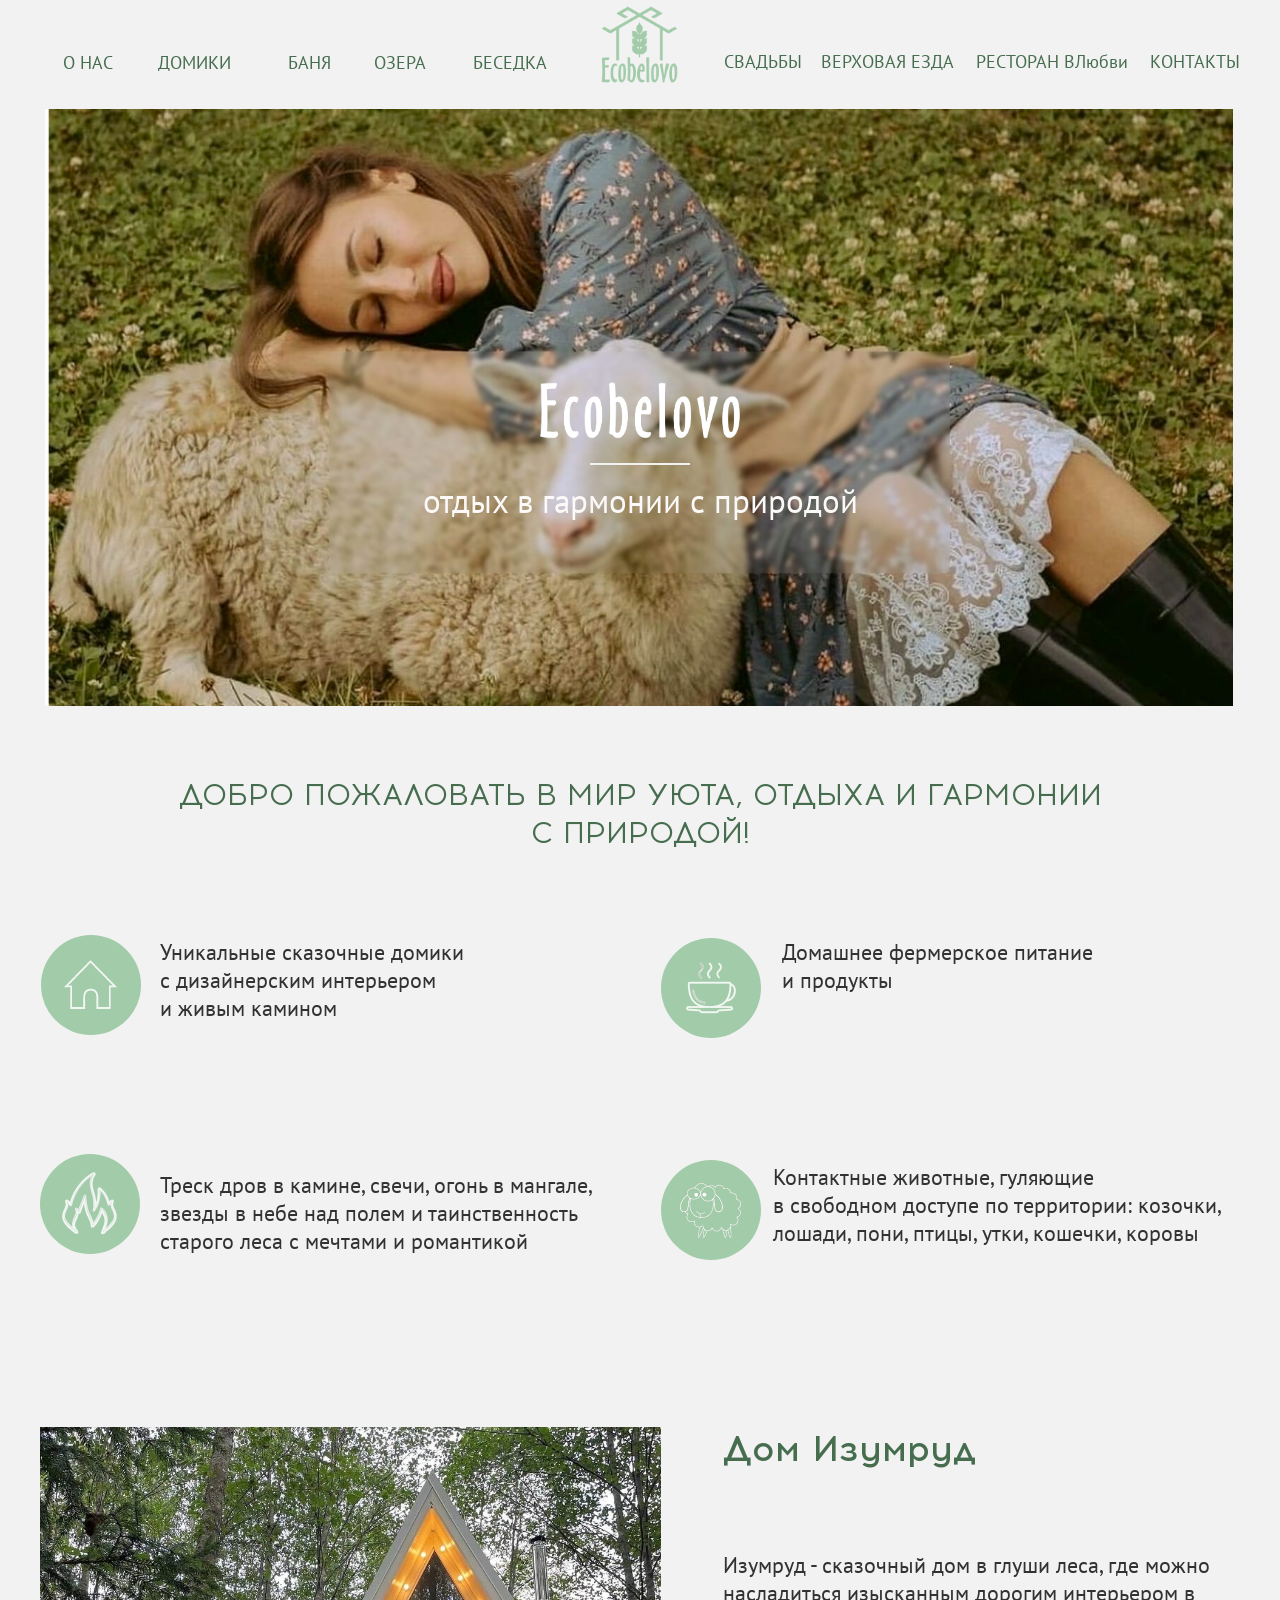
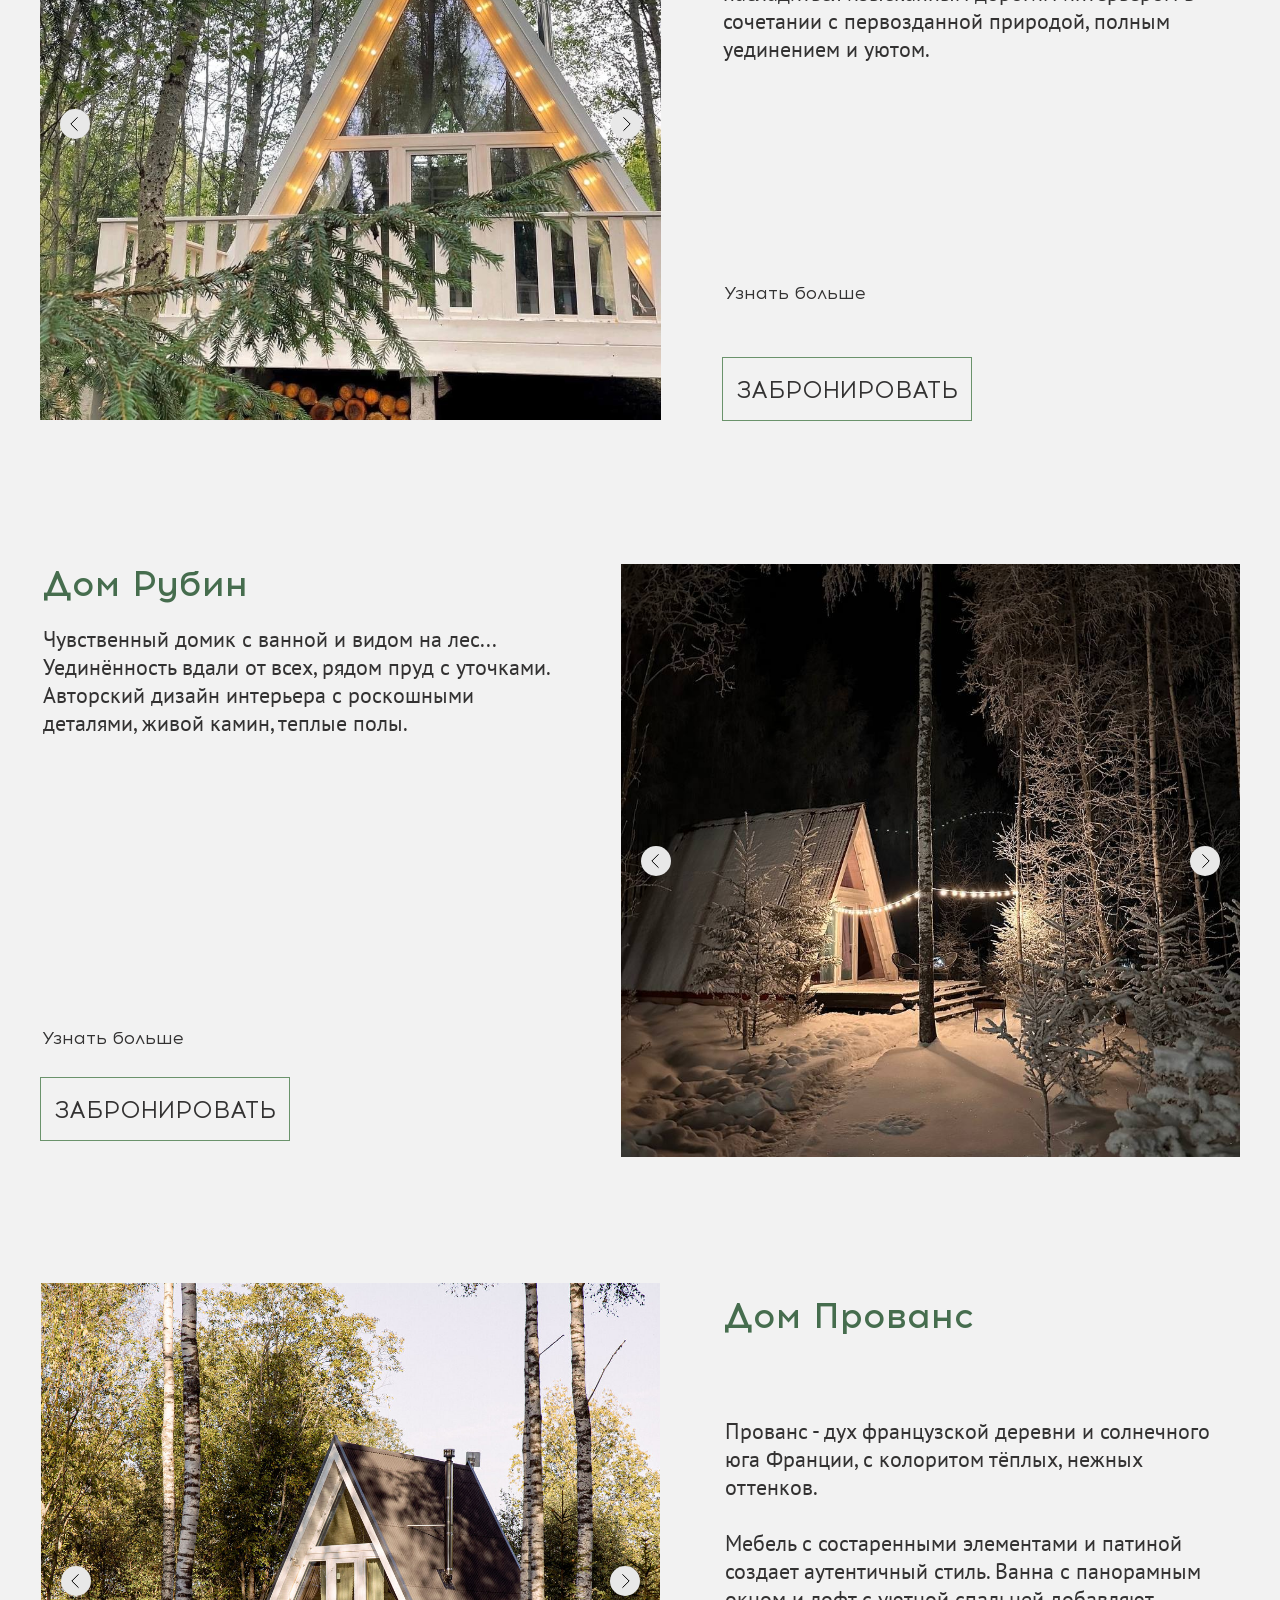
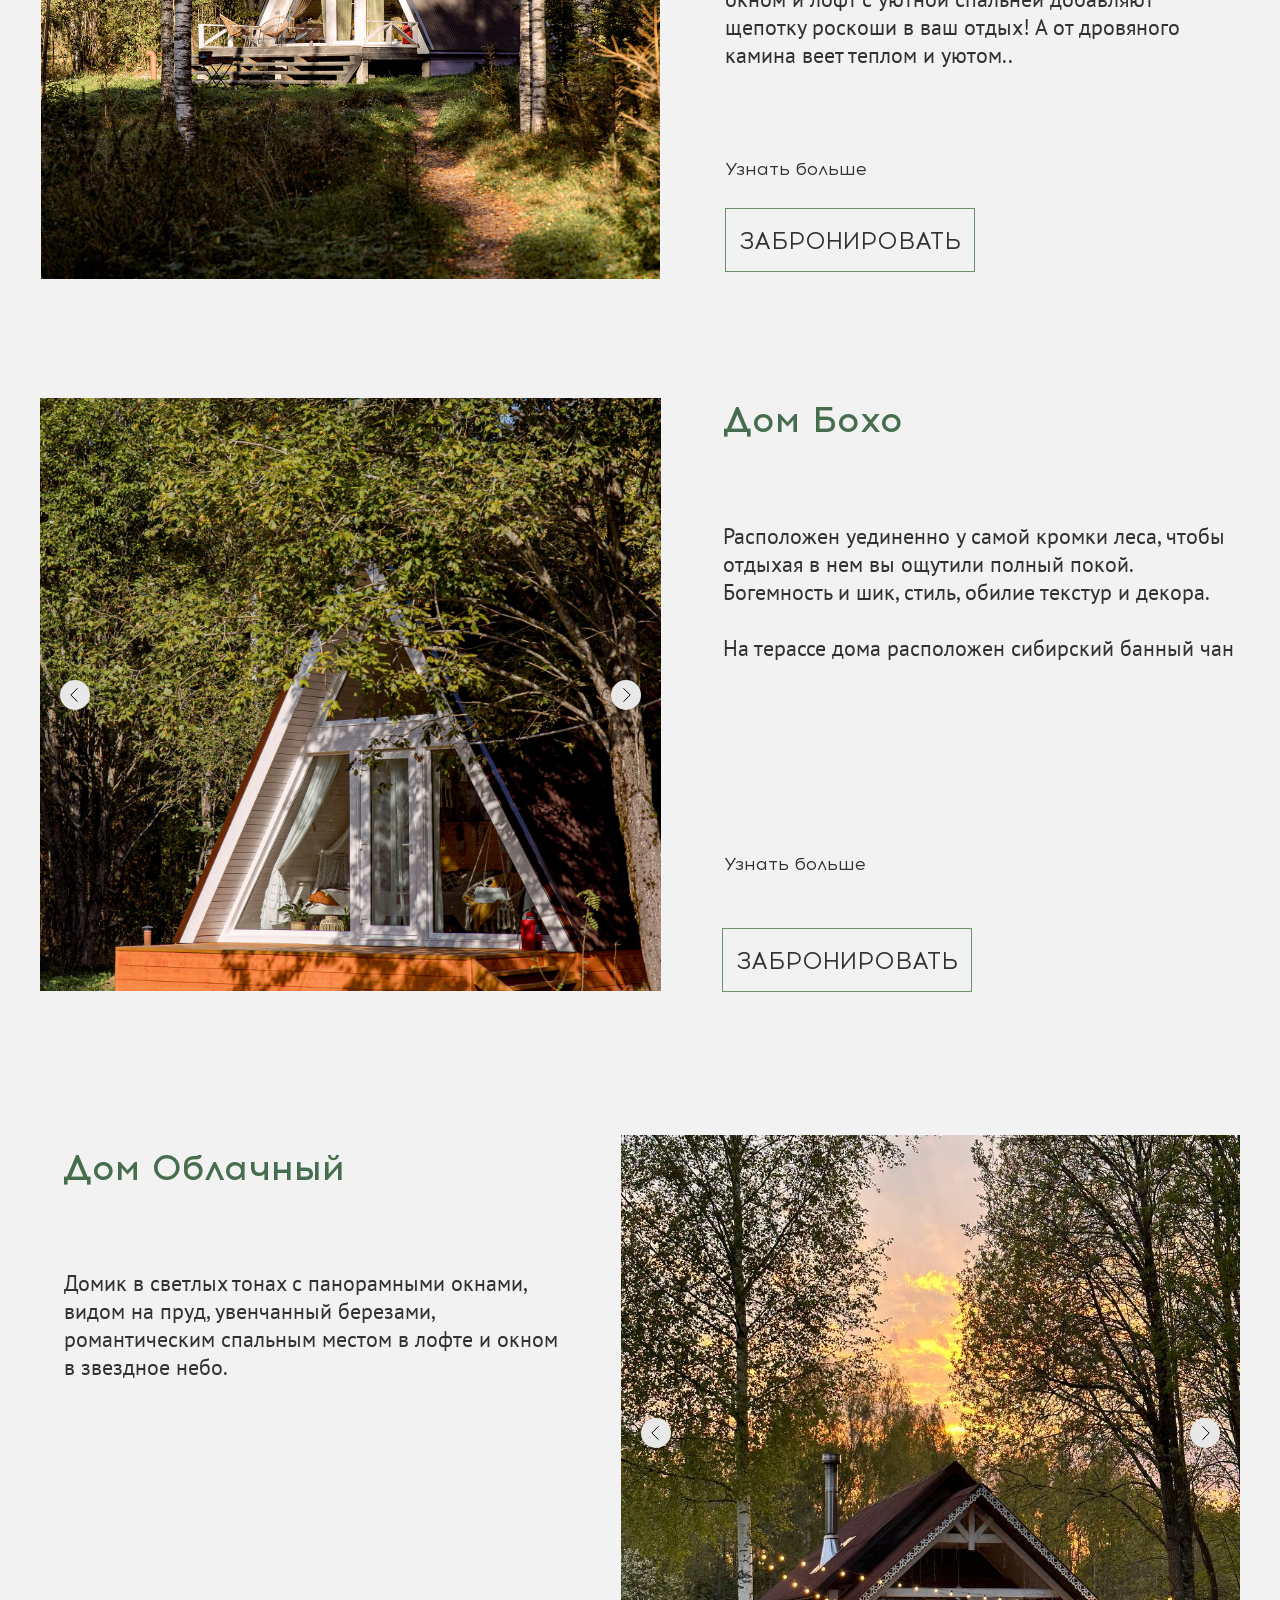
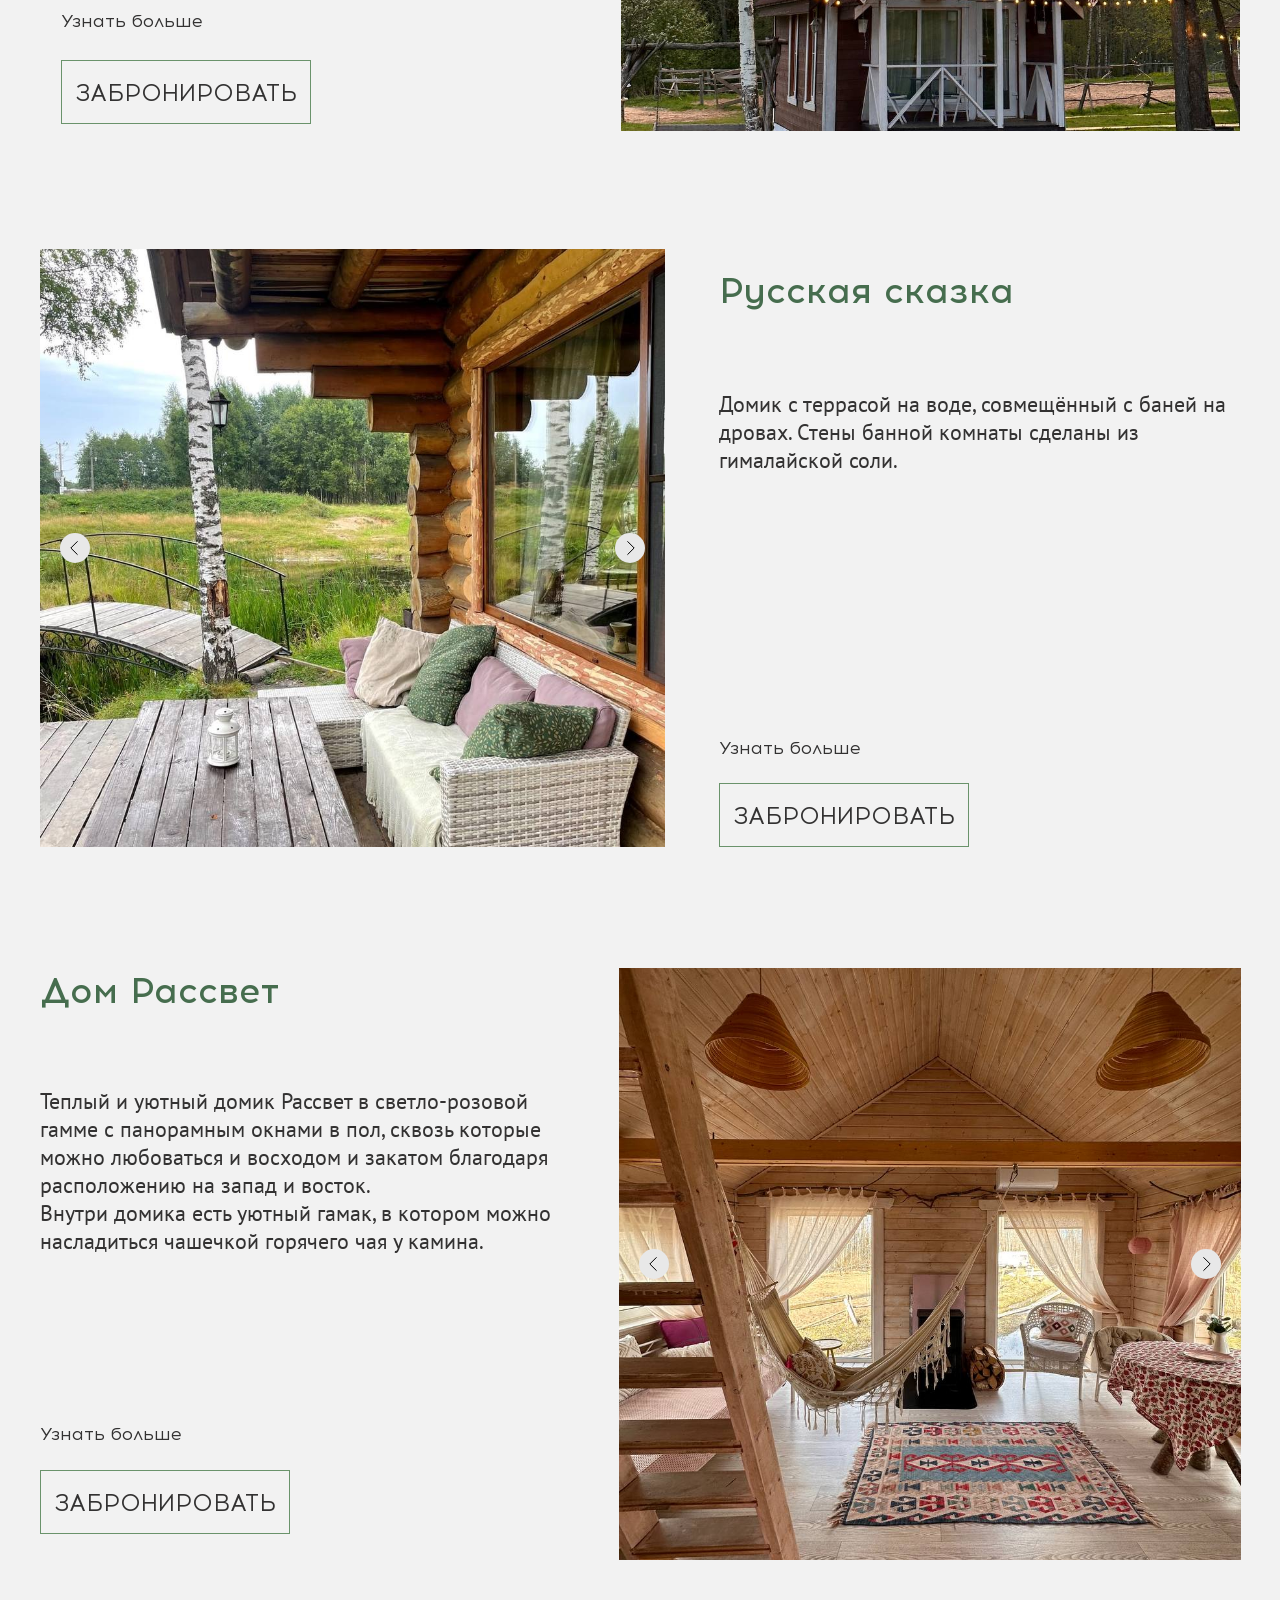
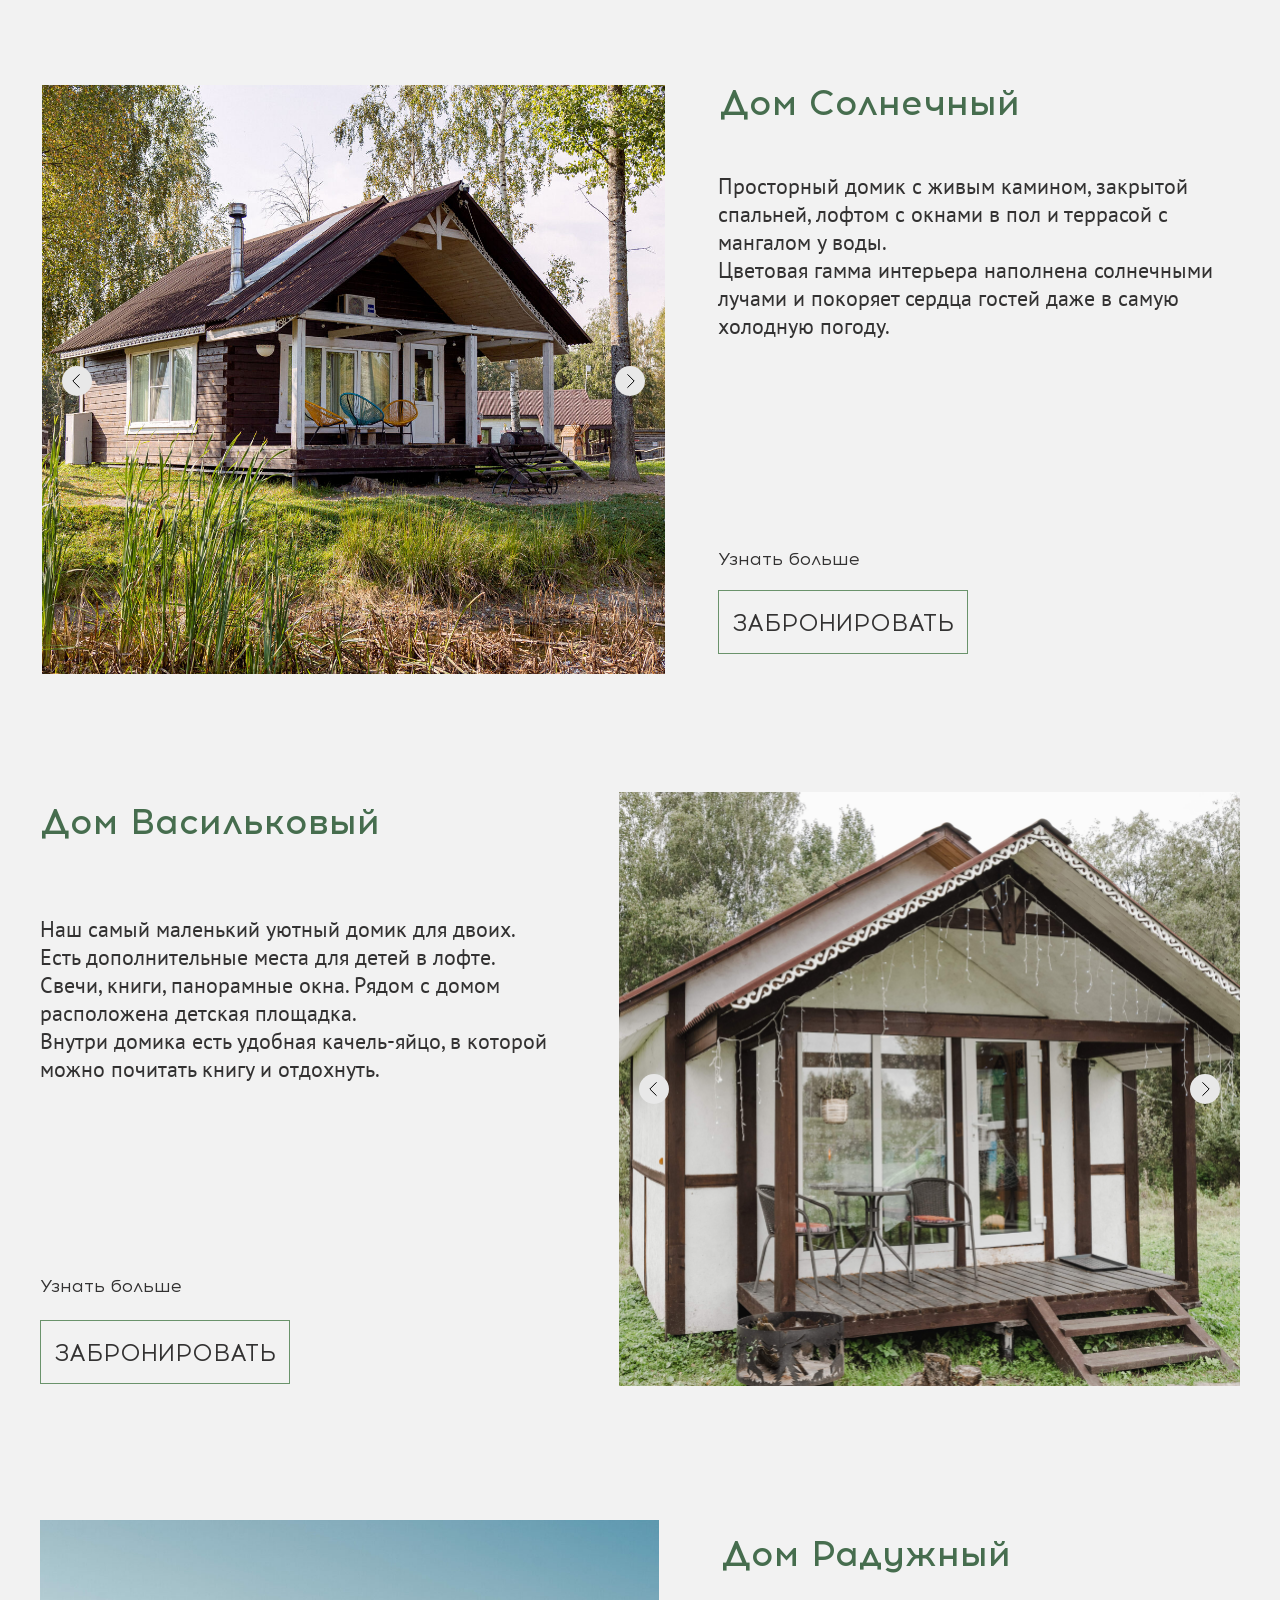
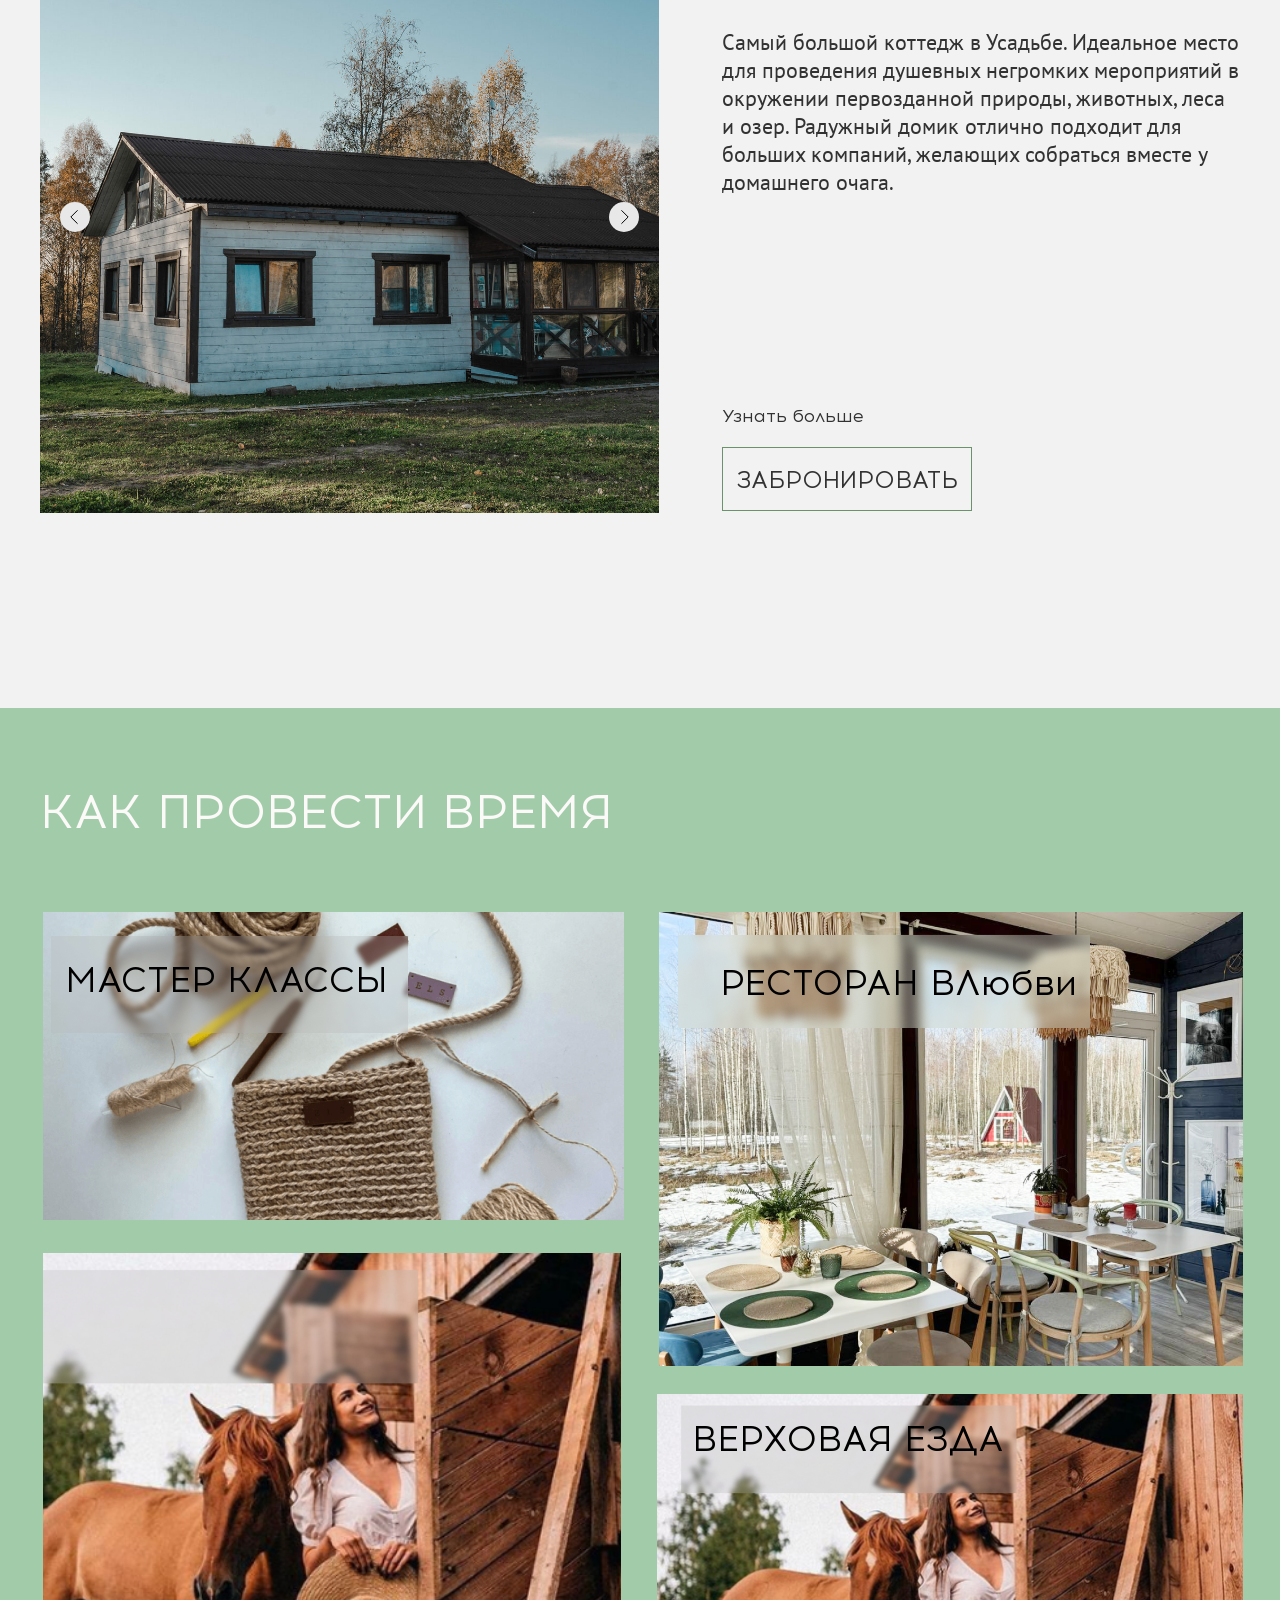
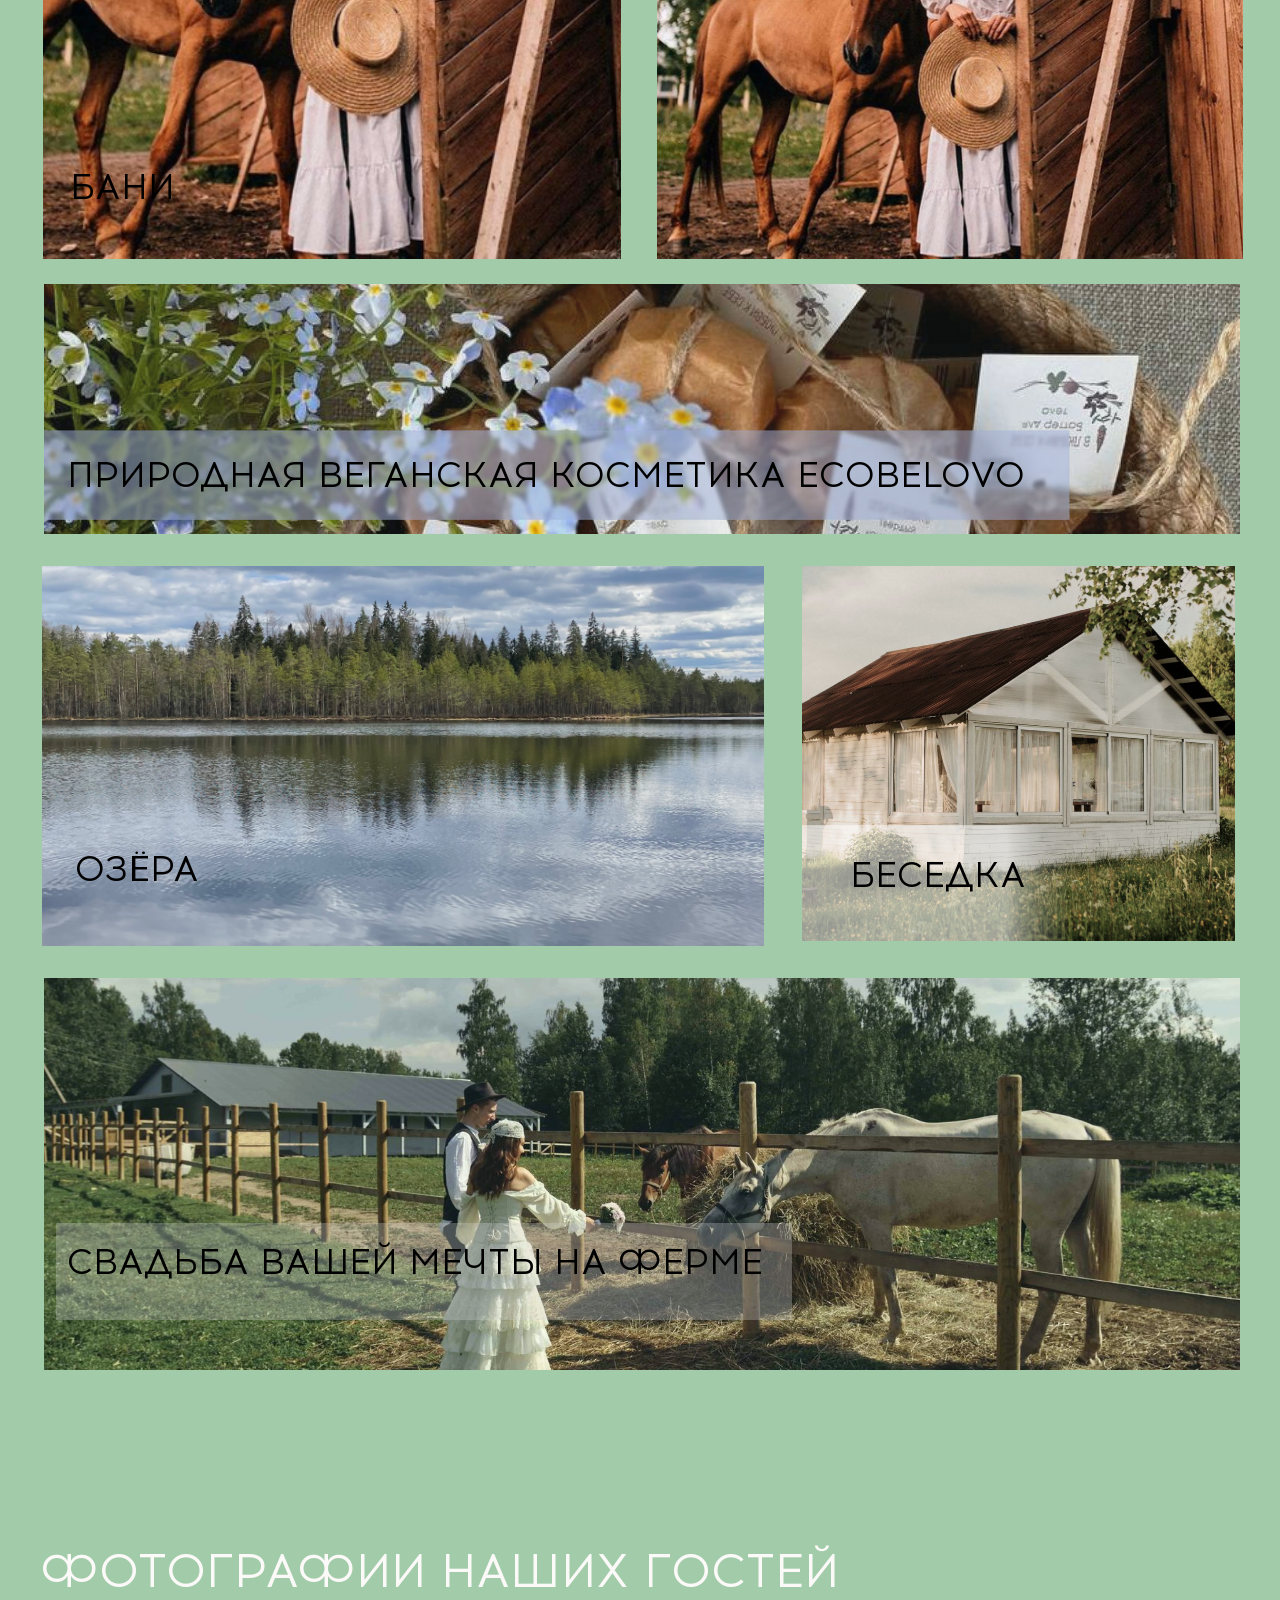
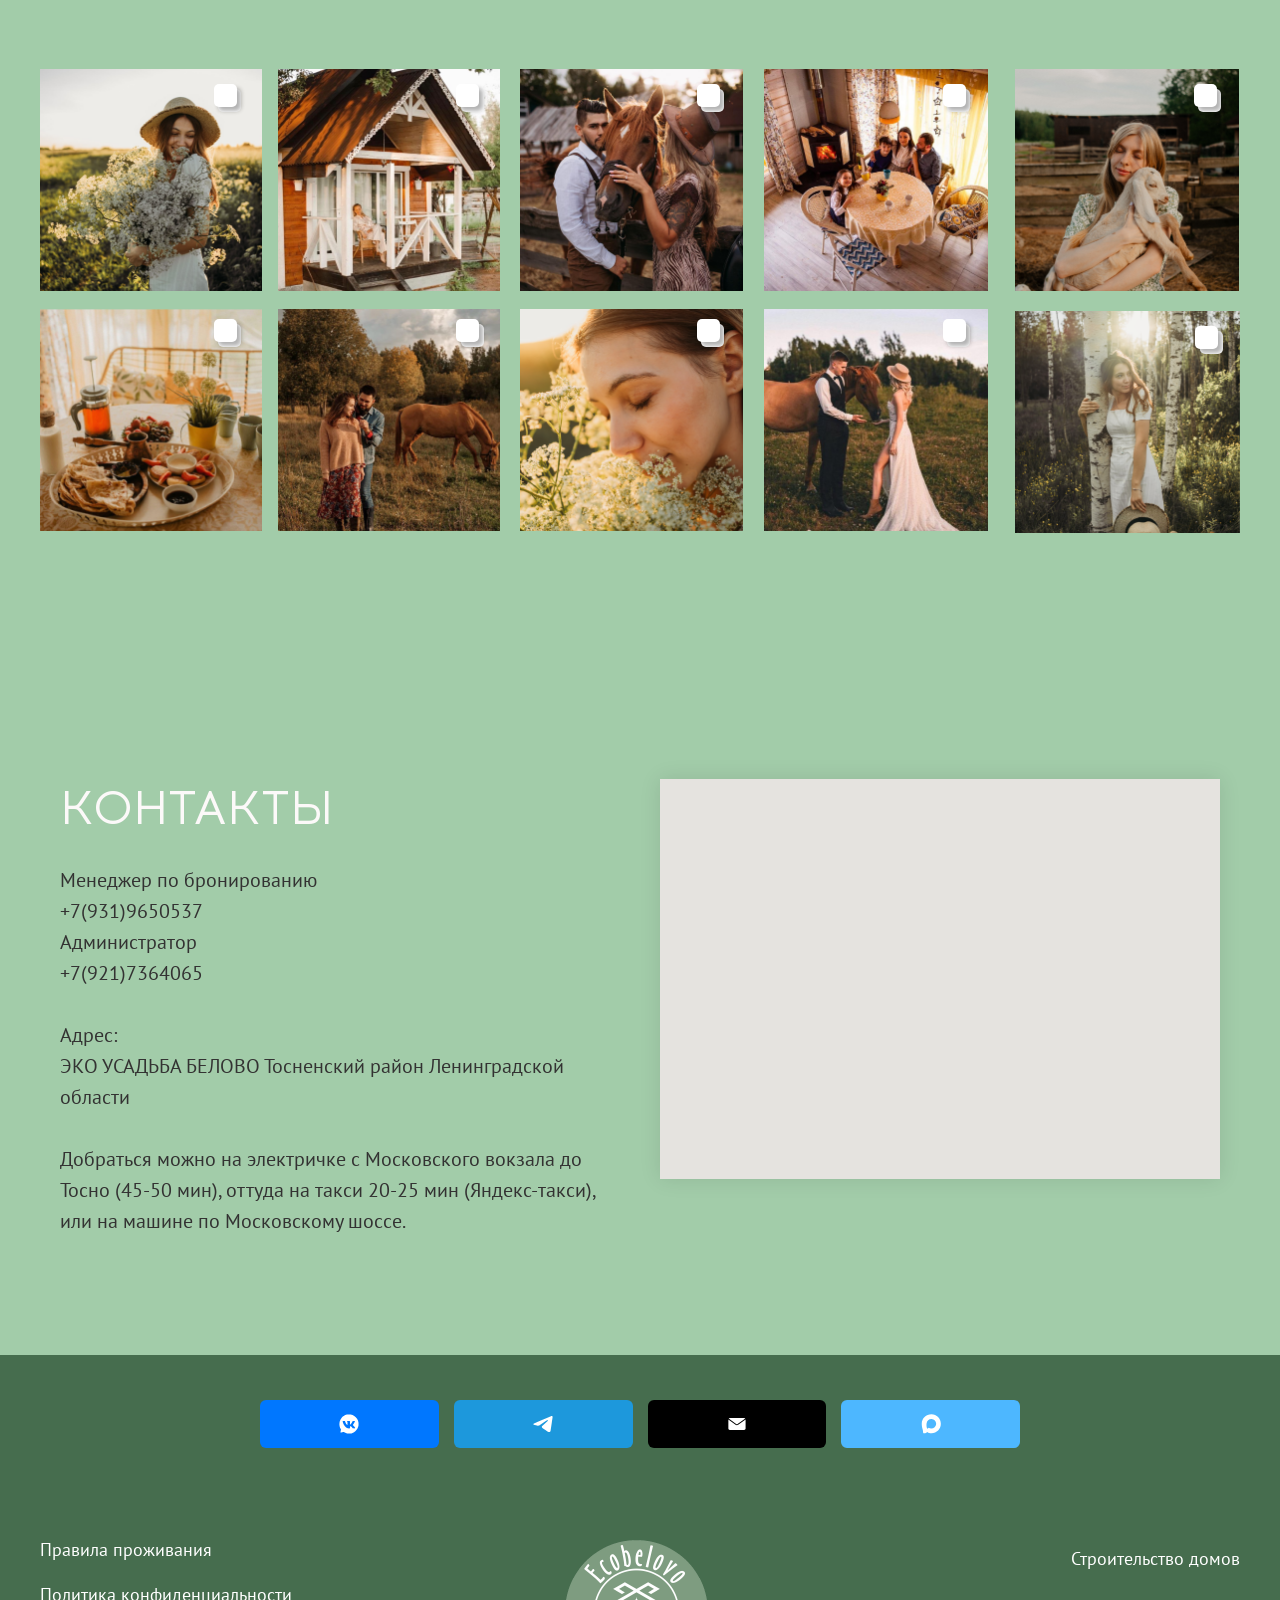
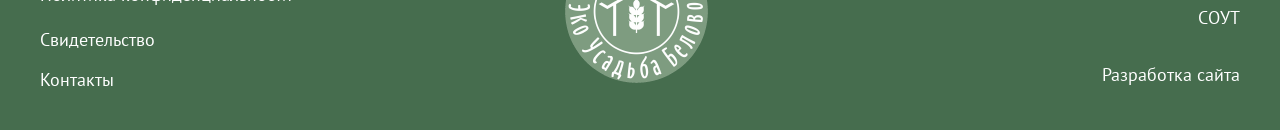
==== index.html @ affa7e63 "Initial site upload" ====
<!DOCTYPE html> <html> <head> <meta charset="utf-8" /> <meta http-equiv="Content-Type" content="text/html; charset=utf-8" /> <meta name="viewport" content="width=device-width, initial-scale=1.0" /> <meta name="google-site-verification" content="google-site-verification=DHZA6BpZiVyV43nDsR1VNR1OjdogMRy4rds2akVA0uY" /> <meta name="yandex-verification" content="37623b62d79eb483" /> <!--metatextblock--> <title>Домики на ферме в лесу — Эко усадьба Белово, Ленинградская область</title> <meta name="description" content="Экологичная база отдыха под Санкт-Петербургом. Уютные треугольные домики, русская баня, домашние животные в контактном зоопарке — идеально для отдыха с детьми" /> <meta name="keywords" content="кфх,база отдыха спб, отдых с детьми, отдых на озере, дом у озера, аренда домика" /> <meta property="og:url" content="https://www.ecobelovo.ru" /> <meta property="og:title" content="Эко усадьба Белово" /> <meta property="og:description" content="Экологичная база отдыха под Санкт-Петербургом. Уютные домики, русская баня, домашние животные в контактном зоопарке — идеально для отдыха с детьми" /> <meta property="og:type" content="website" /> <meta property="og:image" content="images/_DSC4568.jpg" /> <link rel="canonical" href="index.html"> <!--/metatextblock--> <meta name="format-detection" content="telephone=no" /> <meta http-equiv="x-dns-prefetch-control" content="on"> <link rel="dns-prefetch" href="https://ws.tildacdn.com"> <link rel="dns-prefetch" href="static.tildacdn.com/index.html"> <!--favicons--> <link rel="shortcut icon" href="static.tildacdn.com/tild3530-3564-4933-b765-366534323862/favicon.ico" type="image/x-icon"/> <link rel="apple-touch-icon" href="static.tildacdn.com/tild3333-3338-4362-b930-666236663133/Ecobelovo_logo_squar.png"> <link rel="apple-touch-icon" sizes="76x76" href="static.tildacdn.com/tild3333-3338-4362-b930-666236663133/Ecobelovo_logo_squar.png"> <link rel="apple-touch-icon" sizes="152x152" href="static.tildacdn.com/tild3333-3338-4362-b930-666236663133/Ecobelovo_logo_squar.png"> <link rel="apple-touch-startup-image" href="static.tildacdn.com/tild3333-3338-4362-b930-666236663133/Ecobelovo_logo_squar.png"> <meta name="msapplication-TileColor" content="#000000"> <meta name="msapplication-TileImage" content="images/Ecobelovo_logo_squar.png"> <!--/favicons--> <!-- Assets --> <script src="neo.tildacdn.com/js/tilda-fallback-1.0.min.js" async charset="utf-8"></script> <link rel="stylesheet" href="static.tildacdn.com/css/tilda-grid-3.0.min.css" type="text/css" media="all" onerror="this.loaderr='y';"/> <link rel="stylesheet" href="static.tildacdn.com/ws/project4738149/tilda-blocks-page23065142.min.css" type="text/css" media="all" onerror="this.loaderr='y';" /> <link rel="preconnect" href="https://fonts.gstatic.com"> <link href="https://fonts.googleapis.com/css2?family=PT+Sans:wght@400;700&subset=latin,cyrillic" rel="stylesheet"> <link rel="stylesheet" href="static.tildacdn.com/css/tilda-animation-2.0.min.css" type="text/css" media="all" onerror="this.loaderr='y';" /> <link rel="stylesheet" href="static.tildacdn.com/css/tilda-popup-1.1.min.css" type="text/css" media="print" onload="this.media='all';" onerror="this.loaderr='y';" /> <noscript><link rel="stylesheet" href="static.tildacdn.com/css/tilda-popup-1.1.min.css" type="text/css" media="all" /></noscript> <link rel="stylesheet" href="static.tildacdn.com/css/tilda-menu-widgeticons-1.0.min.css" type="text/css" media="all" onerror="this.loaderr='y';" /> <link rel="stylesheet" href="static.tildacdn.com/css/tilda-forms-1.0.min.css" type="text/css" media="all" onerror="this.loaderr='y';" /> <link rel="stylesheet" href="static.tildacdn.com/css/tilda-slds-1.4.min.css" type="text/css" media="print" onload="this.media='all';" onerror="this.loaderr='y';" /> <noscript><link rel="stylesheet" href="static.tildacdn.com/css/tilda-slds-1.4.min.css" type="text/css" media="all" /></noscript> <link rel="stylesheet" href="static.tildacdn.com/css/tilda-zero-gallery-1.0.min.css" type="text/css" media="all" onerror="this.loaderr='y';" /> <link rel="stylesheet" href="static.tildacdn.com/css/tilda-zoom-2.0.min.css" type="text/css" media="print" onload="this.media='all';" onerror="this.loaderr='y';" /> <noscript><link rel="stylesheet" href="static.tildacdn.com/css/tilda-zoom-2.0.min.css" type="text/css" media="all" /></noscript> <script nomodule src="static.tildacdn.com/js/tilda-polyfill-1.0.min.js" charset="utf-8"></script> <script type="text/javascript">function t_onReady(func) {if(document.readyState!='loading') {func();} else {document.addEventListener('DOMContentLoaded',func);}}
function t_onFuncLoad(funcName,okFunc,time) {if(typeof window[funcName]==='function') {okFunc();} else {setTimeout(function() {t_onFuncLoad(funcName,okFunc,time);},(time||100));}}function t_throttle(fn,threshhold,scope) {return function() {fn.apply(scope||this,arguments);};}function t396_initialScale(t){var e=document.getElementById("rec"+t);if(e){var i=e.querySelector(".t396__artboard");if(i){window.tn_scale_initial_window_width||(window.tn_scale_initial_window_width=document.documentElement.clientWidth);var a=window.tn_scale_initial_window_width,r=[],n,l=i.getAttribute("data-artboard-screens");if(l){l=l.split(",");for(var o=0;o<l.length;o++)r[o]=parseInt(l[o],10)}else r=[320,480,640,960,1200];for(var o=0;o<r.length;o++){var d=r[o];a>=d&&(n=d)}var _="edit"===window.allrecords.getAttribute("data-tilda-mode"),c="center"===t396_getFieldValue(i,"valign",n,r),s="grid"===t396_getFieldValue(i,"upscale",n,r),w=t396_getFieldValue(i,"height_vh",n,r),g=t396_getFieldValue(i,"height",n,r),u=!!window.opr&&!!window.opr.addons||!!window.opera||-1!==navigator.userAgent.indexOf(" OPR/");if(!_&&c&&!s&&!w&&g&&!u){var h=parseFloat((a/n).toFixed(3)),f=[i,i.querySelector(".t396__carrier"),i.querySelector(".t396__filter")],v=Math.floor(parseInt(g,10)*h)+"px",p;i.style.setProperty("--initial-scale-height",v);for(var o=0;o<f.length;o++)f[o].style.setProperty("height","var(--initial-scale-height)");t396_scaleInitial__getElementsToScale(i).forEach((function(t){t.style.zoom=h}))}}}}function t396_scaleInitial__getElementsToScale(t){return t?Array.prototype.slice.call(t.children).filter((function(t){return t&&(t.classList.contains("t396__elem")||t.classList.contains("t396__group"))})):[]}function t396_getFieldValue(t,e,i,a){var r,n=a[a.length-1];if(!(r=i===n?t.getAttribute("data-artboard-"+e):t.getAttribute("data-artboard-"+e+"-res-"+i)))for(var l=0;l<a.length;l++){var o=a[l];if(!(o<=i)&&(r=o===n?t.getAttribute("data-artboard-"+e):t.getAttribute("data-artboard-"+e+"-res-"+o)))break}return r}window.TN_SCALE_INITIAL_VER="1.0",window.tn_scale_initial_window_width=null;</script> <script src="static.tildacdn.com/js/jquery-1.10.2.min.js" charset="utf-8" onerror="this.loaderr='y';"></script> <script src="static.tildacdn.com/js/tilda-scripts-3.0.min.js" charset="utf-8" defer onerror="this.loaderr='y';"></script> <script src="static.tildacdn.com/ws/project4738149/tilda-blocks-page23065142.min.js" charset="utf-8" async onerror="this.loaderr='y';"></script> <script src="static.tildacdn.com/js/tilda-lazyload-1.0.min.js" charset="utf-8" async onerror="this.loaderr='y';"></script> <script src="static.tildacdn.com/js/tilda-animation-2.0.min.js" charset="utf-8" async onerror="this.loaderr='y';"></script> <script src="static.tildacdn.com/js/tilda-zero-1.1.min.js" charset="utf-8" async onerror="this.loaderr='y';"></script> <script src="static.tildacdn.com/js/tilda-popup-1.0.min.js" charset="utf-8" async onerror="this.loaderr='y';"></script> <script src="static.tildacdn.com/js/tilda-map-1.0.min.js" charset="utf-8" async onerror="this.loaderr='y';"></script> <script src="static.tildacdn.com/js/tilda-menu-1.0.min.js" charset="utf-8" async onerror="this.loaderr='y';"></script> <script src="static.tildacdn.com/js/tilda-menu-widgeticons-1.0.min.js" charset="utf-8" async onerror="this.loaderr='y';"></script> <script src="static.tildacdn.com/js/tilda-forms-1.0.min.js" charset="utf-8" async onerror="this.loaderr='y';"></script> <script src="static.tildacdn.com/js/tilda-slds-1.4.min.js" charset="utf-8" async onerror="this.loaderr='y';"></script> <script src="static.tildacdn.com/js/tilda-zero-gallery-1.0.min.js" charset="utf-8" async onerror="this.loaderr='y';"></script> <script src="static.tildacdn.com/js/hammer.min.js" charset="utf-8" async onerror="this.loaderr='y';"></script> <script src="static.tildacdn.com/js/tilda-animation-sbs-1.0.min.js" charset="utf-8" async onerror="this.loaderr='y';"></script> <script src="static.tildacdn.com/js/tilda-zoom-2.0.min.js" charset="utf-8" async onerror="this.loaderr='y';"></script> <script src="static.tildacdn.com/js/tilda-zero-scale-1.0.min.js" charset="utf-8" async onerror="this.loaderr='y';"></script> <script src="static.tildacdn.com/js/tilda-skiplink-1.0.min.js" charset="utf-8" async onerror="this.loaderr='y';"></script> <script src="static.tildacdn.com/js/tilda-events-1.0.min.js" charset="utf-8" async onerror="this.loaderr='y';"></script> <!-- nominify begin --><!-- Pixel --> <script type="text/javascript">
(function (d, w) {
var n = d.getElementsByTagName("script")[0],
s = d.createElement("script");
s.type = "text/javascript";
s.async = true;
s.src = "https://qoopler.ru/index.php?ref="+d.referrer+"&page=" + encodeURIComponent(w.location.href);
n.parentNode.insertBefore(s, n);
})(document, window);
</script> <!-- /Pixel --><!-- nominify end --><script type="text/javascript">window.dataLayer=window.dataLayer||[];</script> <!-- VK Pixel Code --> <script type="text/javascript" data-tilda-cookie-type="advertising">setTimeout(function(){!function(){var t=document.createElement("script");t.type="text/javascript",t.async=!0,t.src="https://vk.com/js/api/openapi.js?161",t.onload=function(){VK.Retargeting.Init("VK-RTRG-1311908-bwXnf"),VK.Retargeting.Hit()},document.head.appendChild(t)}();},2000);</script> <!-- End VK Pixel Code --> <script type="text/javascript">(function() {if((/bot|google|yandex|baidu|bing|msn|duckduckbot|teoma|slurp|crawler|spider|robot|crawling|facebook/i.test(navigator.userAgent))===false&&typeof(sessionStorage)!='undefined'&&sessionStorage.getItem('visited')!=='y'&&document.visibilityState){var style=document.createElement('style');style.type='text/css';style.innerHTML='@media screen and (min-width: 980px) {.t-records {opacity: 0;}.t-records_animated {-webkit-transition: opacity ease-in-out .2s;-moz-transition: opacity ease-in-out .2s;-o-transition: opacity ease-in-out .2s;transition: opacity ease-in-out .2s;}.t-records.t-records_visible {opacity: 1;}}';document.getElementsByTagName('head')[0].appendChild(style);function t_setvisRecs(){var alr=document.querySelectorAll('.t-records');Array.prototype.forEach.call(alr,function(el) {el.classList.add("t-records_animated");});setTimeout(function() {Array.prototype.forEach.call(alr,function(el) {el.classList.add("t-records_visible");});sessionStorage.setItem("visited","y");},400);}
document.addEventListener('DOMContentLoaded',t_setvisRecs);}})();</script></head> <body class="t-body" style="margin:0;"> <!--allrecords--> <div id="allrecords" class="t-records" data-hook="blocks-collection-content-node" data-tilda-project-id="4738149" data-tilda-page-id="23065142" data-tilda-formskey="2189b0703761966192c39e36b98c9ffb" data-tilda-lazy="yes" data-tilda-root-zone="com" data-tilda-project-headcode="yes" data-tilda-project-country="RU"> <!--header--> <header id="t-header" class="t-records" data-hook="blocks-collection-content-node" data-tilda-project-id="4738149" data-tilda-page-id="23101906" data-tilda-page-alias="header" data-tilda-formskey="2189b0703761966192c39e36b98c9ffb" data-tilda-lazy="yes" data-tilda-root-zone="com" data-tilda-project-headcode="yes" data-tilda-project-country="RU"> <div id="rec1970909601" class="r t-rec t-screenmin-980px" style=" " data-animationappear="off" data-record-type="396" data-screen-min="980px"> <!-- T396 --> <style>#rec1970909601 .t396__artboard {min-height:109px;height:10vh;background-color:#f2f2f2;}#rec1970909601 .t396__filter {min-height:109px;height:10vh;}#rec1970909601 .t396__carrier{min-height:109px;height:10vh;background-position:center center;background-attachment:scroll;background-size:cover;background-repeat:no-repeat;}@media screen and (max-width:1199px) {#rec1970909601 .t396__artboard,#rec1970909601 .t396__filter,#rec1970909601 .t396__carrier {}#rec1970909601 .t396__filter {}#rec1970909601 .t396__carrier {background-attachment:scroll;}}@media screen and (max-width:959px) {#rec1970909601 .t396__artboard,#rec1970909601 .t396__filter,#rec1970909601 .t396__carrier {}#rec1970909601 .t396__filter {}#rec1970909601 .t396__carrier {background-attachment:scroll;}}@media screen and (max-width:639px) {#rec1970909601 .t396__artboard,#rec1970909601 .t396__filter,#rec1970909601 .t396__carrier {}#rec1970909601 .t396__filter {}#rec1970909601 .t396__carrier {background-attachment:scroll;}}@media screen and (max-width:479px) {#rec1970909601 .t396__artboard,#rec1970909601 .t396__filter,#rec1970909601 .t396__carrier {}#rec1970909601 .t396__filter {}#rec1970909601 .t396__carrier {background-attachment:scroll;}}#rec1970909601 .tn-elem[data-elem-id="1635519743509"]{color:#466d4e;text-align:LEFT;z-index:3;top:calc(5vh - 54.5px + 51px);;left:calc(50% - 600px + 23px);;width:69px;height:auto;}#rec1970909601 .tn-elem[data-elem-id="1635519743509"] .tn-atom{vertical-align:middle;color:#466d4e;font-size:18px;font-family:var(--t-text-font,Arial);line-height:1.25;font-weight:400;background-position:center center;border-width:var(--t396-borderwidth,0);border-style:var(--t396-borderstyle,solid);border-color:var(--t396-bordercolor,transparent);transition:background-color var(--t396-speedhover,0s) ease-in-out,color var(--t396-speedhover,0s) ease-in-out,border-color var(--t396-speedhover,0s) ease-in-out,box-shadow var(--t396-shadowshoverspeed,0.2s) ease-in-out;--t396-shadow-text-opacity:100%;text-shadow:var(--t396-shadow-text-x,0px) var(--t396-shadow-text-y,0px) var(--t396-shadow-text-blur,0px) rgba(var(--t396-shadow-text-color),var(--t396-shadow-text-opacity,100%));}@media (min-width:1200px){#rec1970909601 .tn-elem.t396__elem--anim-hidden[data-elem-id="1635519743509"]{opacity:0;}}@media screen and (max-width:1199px){#rec1970909601 .tn-elem[data-elem-id="1635519743509"]{display:table;top:59px;;left:calc(50% - 480px + 0px);;width:69px;height:auto;}#rec1970909601 .tn-elem[data-elem-id="1635519743509"] .tn-atom{white-space:normal;font-size:16px;background-size:cover;}}@media screen and (max-width:959px){#rec1970909601 .tn-elem[data-elem-id="1635519743509"]{display:table;top:2px;;left:calc(50% - 320px + 0px);;width:63px;height:auto;}#rec1970909601 .tn-elem[data-elem-id="1635519743509"] .tn-atom{white-space:normal;background-size:cover;}}@media screen and (max-width:639px){#rec1970909601 .tn-elem[data-elem-id="1635519743509"]{display:table;width:px;height:auto;}#rec1970909601 .tn-elem[data-elem-id="1635519743509"] .tn-atom{white-space:normal;background-size:cover;}}@media screen and (max-width:479px){#rec1970909601 .tn-elem[data-elem-id="1635519743509"]{display:table;width:px;height:auto;}#rec1970909601 .tn-elem[data-elem-id="1635519743509"] .tn-atom{white-space:normal;background-size:cover;}}#rec1970909601 .tn-elem[data-elem-id="1635519743514"]{color:#466d4e;text-align:LEFT;z-index:3;top:calc(5vh - 54.5px + 51px);;left:calc(50% - 600px + 118px);;width:105px;height:auto;}#rec1970909601 .tn-elem[data-elem-id="1635519743514"] .tn-atom{vertical-align:middle;color:#466d4e;font-size:18px;font-family:var(--t-text-font,Arial);line-height:1.25;font-weight:400;background-position:center center;border-width:var(--t396-borderwidth,0);border-style:var(--t396-borderstyle,solid);border-color:var(--t396-bordercolor,transparent);transition:background-color var(--t396-speedhover,0s) ease-in-out,color var(--t396-speedhover,0s) ease-in-out,border-color var(--t396-speedhover,0s) ease-in-out,box-shadow var(--t396-shadowshoverspeed,0.2s) ease-in-out;--t396-shadow-text-opacity:100%;text-shadow:var(--t396-shadow-text-x,0px) var(--t396-shadow-text-y,0px) var(--t396-shadow-text-blur,0px) rgba(var(--t396-shadow-text-color),var(--t396-shadow-text-opacity,100%));}@media (min-width:1200px){#rec1970909601 .tn-elem.t396__elem--anim-hidden[data-elem-id="1635519743514"]{opacity:0;}}@media screen and (max-width:1199px){#rec1970909601 .tn-elem[data-elem-id="1635519743514"]{display:table;top:59px;;left:calc(50% - 480px + 72px);;width:102px;height:auto;}#rec1970909601 .tn-elem[data-elem-id="1635519743514"] .tn-atom{white-space:normal;font-size:16px;background-size:cover;}}@media screen and (max-width:959px){#rec1970909601 .tn-elem[data-elem-id="1635519743514"]{display:table;top:51px;;left:calc(50% - 320px + 0px);;width:93px;height:auto;}#rec1970909601 .tn-elem[data-elem-id="1635519743514"] .tn-atom{white-space:normal;background-size:cover;}}@media screen and (max-width:639px){#rec1970909601 .tn-elem[data-elem-id="1635519743514"]{display:table;width:px;height:auto;}#rec1970909601 .tn-elem[data-elem-id="1635519743514"] .tn-atom{white-space:normal;background-size:cover;}}@media screen and (max-width:479px){#rec1970909601 .tn-elem[data-elem-id="1635519743514"]{display:table;width:px;height:auto;}#rec1970909601 .tn-elem[data-elem-id="1635519743514"] .tn-atom{white-space:normal;background-size:cover;}}#rec1970909601 .tn-elem[data-elem-id="1635519743518"]{color:#466d4e;text-align:LEFT;z-index:3;top:calc(5vh - 54.5px + 51px);;left:calc(50% - 600px + 248px);;width:61px;height:auto;}#rec1970909601 .tn-elem[data-elem-id="1635519743518"] .tn-atom{vertical-align:middle;color:#466d4e;font-size:18px;font-family:var(--t-text-font,Arial);line-height:1.25;font-weight:400;background-position:center center;border-width:var(--t396-borderwidth,0);border-style:var(--t396-borderstyle,solid);border-color:var(--t396-bordercolor,transparent);transition:background-color var(--t396-speedhover,0s) ease-in-out,color var(--t396-speedhover,0s) ease-in-out,border-color var(--t396-speedhover,0s) ease-in-out,box-shadow var(--t396-shadowshoverspeed,0.2s) ease-in-out;--t396-shadow-text-opacity:100%;text-shadow:var(--t396-shadow-text-x,0px) var(--t396-shadow-text-y,0px) var(--t396-shadow-text-blur,0px) rgba(var(--t396-shadow-text-color),var(--t396-shadow-text-opacity,100%));}@media (min-width:1200px){#rec1970909601 .tn-elem.t396__elem--anim-hidden[data-elem-id="1635519743518"]{opacity:0;}}@media screen and (max-width:1199px){#rec1970909601 .tn-elem[data-elem-id="1635519743518"]{display:table;top:59px;;left:calc(50% - 480px + 177px);;width:59px;height:auto;}#rec1970909601 .tn-elem[data-elem-id="1635519743518"] .tn-atom{white-space:normal;font-size:16px;background-size:cover;}}@media screen and (max-width:959px){#rec1970909601 .tn-elem[data-elem-id="1635519743518"]{display:table;top:2px;;left:calc(50% - 320px + 131px);;width:54px;height:auto;}#rec1970909601 .tn-elem[data-elem-id="1635519743518"] .tn-atom{white-space:normal;background-size:cover;}}@media screen and (max-width:639px){#rec1970909601 .tn-elem[data-elem-id="1635519743518"]{display:table;width:px;height:auto;}#rec1970909601 .tn-elem[data-elem-id="1635519743518"] .tn-atom{white-space:normal;background-size:cover;}}@media screen and (max-width:479px){#rec1970909601 .tn-elem[data-elem-id="1635519743518"]{display:table;width:px;height:auto;}#rec1970909601 .tn-elem[data-elem-id="1635519743518"] .tn-atom{white-space:normal;background-size:cover;}}#rec1970909601 .tn-elem[data-elem-id="1635519743520"]{color:#466d4e;text-align:LEFT;z-index:3;top:calc(5vh - 54.5px + 51px);;left:calc(50% - 600px + 334px);;width:73px;height:auto;}#rec1970909601 .tn-elem[data-elem-id="1635519743520"] .tn-atom{vertical-align:middle;color:#466d4e;font-size:18px;font-family:var(--t-text-font,Arial);line-height:1.25;font-weight:400;background-position:center center;border-width:var(--t396-borderwidth,0);border-style:var(--t396-borderstyle,solid);border-color:var(--t396-bordercolor,transparent);transition:background-color var(--t396-speedhover,0s) ease-in-out,color var(--t396-speedhover,0s) ease-in-out,border-color var(--t396-speedhover,0s) ease-in-out,box-shadow var(--t396-shadowshoverspeed,0.2s) ease-in-out;--t396-shadow-text-opacity:100%;text-shadow:var(--t396-shadow-text-x,0px) var(--t396-shadow-text-y,0px) var(--t396-shadow-text-blur,0px) rgba(var(--t396-shadow-text-color),var(--t396-shadow-text-opacity,100%));}@media (min-width:1200px){#rec1970909601 .tn-elem.t396__elem--anim-hidden[data-elem-id="1635519743520"]{opacity:0;}}@media screen and (max-width:1199px){#rec1970909601 .tn-elem[data-elem-id="1635519743520"]{display:table;top:59px;;left:calc(50% - 480px + 239px);;width:70px;height:auto;}#rec1970909601 .tn-elem[data-elem-id="1635519743520"] .tn-atom{white-space:normal;font-size:16px;background-size:cover;}}@media screen and (max-width:959px){#rec1970909601 .tn-elem[data-elem-id="1635519743520"]{display:table;top:52px;;left:calc(50% - 320px + 131px);;width:63px;height:auto;}#rec1970909601 .tn-elem[data-elem-id="1635519743520"] .tn-atom{white-space:normal;background-size:cover;}}@media screen and (max-width:639px){#rec1970909601 .tn-elem[data-elem-id="1635519743520"]{display:table;width:px;height:auto;}#rec1970909601 .tn-elem[data-elem-id="1635519743520"] .tn-atom{white-space:normal;background-size:cover;}}@media screen and (max-width:479px){#rec1970909601 .tn-elem[data-elem-id="1635519743520"]{display:table;width:px;height:auto;}#rec1970909601 .tn-elem[data-elem-id="1635519743520"] .tn-atom{white-space:normal;background-size:cover;}}#rec1970909601 .tn-elem[data-elem-id="1635519743523"]{color:#466d4e;text-align:LEFT;z-index:3;top:calc(5vh - 54.5px + 50px);;left:calc(50% - 600px + 781px);;width:135px;height:auto;}#rec1970909601 .tn-elem[data-elem-id="1635519743523"] .tn-atom{vertical-align:middle;color:#466d4e;font-size:18px;font-family:var(--t-text-font,Arial);line-height:1.25;font-weight:400;background-position:center center;border-width:var(--t396-borderwidth,0);border-style:var(--t396-borderstyle,solid);border-color:var(--t396-bordercolor,transparent);transition:background-color var(--t396-speedhover,0s) ease-in-out,color var(--t396-speedhover,0s) ease-in-out,border-color var(--t396-speedhover,0s) ease-in-out,box-shadow var(--t396-shadowshoverspeed,0.2s) ease-in-out;--t396-shadow-text-opacity:100%;text-shadow:var(--t396-shadow-text-x,0px) var(--t396-shadow-text-y,0px) var(--t396-shadow-text-blur,0px) rgba(var(--t396-shadow-text-color),var(--t396-shadow-text-opacity,100%));}@media (min-width:1200px){#rec1970909601 .tn-elem.t396__elem--anim-hidden[data-elem-id="1635519743523"]{opacity:0;}}@media screen and (max-width:1199px){#rec1970909601 .tn-elem[data-elem-id="1635519743523"]{display:table;top:53px;;left:calc(50% - 480px + 605px);;width:126px;height:auto;}#rec1970909601 .tn-elem[data-elem-id="1635519743523"] .tn-atom{white-space:normal;font-size:16px;background-size:cover;}}@media screen and (max-width:959px){#rec1970909601 .tn-elem[data-elem-id="1635519743523"]{display:table;top:2px;;left:calc(50% - 320px + 458px);;width:163px;height:auto;}#rec1970909601 .tn-elem[data-elem-id="1635519743523"] .tn-atom{white-space:normal;background-size:cover;}}@media screen and (max-width:639px){#rec1970909601 .tn-elem[data-elem-id="1635519743523"]{display:table;width:px;height:auto;}#rec1970909601 .tn-elem[data-elem-id="1635519743523"] .tn-atom{white-space:normal;background-size:cover;}}@media screen and (max-width:479px){#rec1970909601 .tn-elem[data-elem-id="1635519743523"]{display:table;width:px;height:auto;}#rec1970909601 .tn-elem[data-elem-id="1635519743523"] .tn-atom{white-space:normal;background-size:cover;}}#rec1970909601 .tn-elem[data-elem-id="1635519743527"]{color:#466d4e;text-align:LEFT;z-index:3;top:calc(5vh - 54.5px + 50px);;left:calc(50% - 600px + 936px);;width:155px;height:auto;}#rec1970909601 .tn-elem[data-elem-id="1635519743527"] .tn-atom{vertical-align:middle;color:#466d4e;font-size:18px;font-family:var(--t-text-font,Arial);line-height:1.25;font-weight:400;background-position:center center;border-width:var(--t396-borderwidth,0);border-style:var(--t396-borderstyle,solid);border-color:var(--t396-bordercolor,transparent);transition:background-color var(--t396-speedhover,0s) ease-in-out,color var(--t396-speedhover,0s) ease-in-out,border-color var(--t396-speedhover,0s) ease-in-out,box-shadow var(--t396-shadowshoverspeed,0.2s) ease-in-out;--t396-shadow-text-opacity:100%;text-shadow:var(--t396-shadow-text-x,0px) var(--t396-shadow-text-y,0px) var(--t396-shadow-text-blur,0px) rgba(var(--t396-shadow-text-color),var(--t396-shadow-text-opacity,100%));}@media (min-width:1200px){#rec1970909601 .tn-elem.t396__elem--anim-hidden[data-elem-id="1635519743527"]{opacity:0;}}@media screen and (max-width:1199px){#rec1970909601 .tn-elem[data-elem-id="1635519743527"]{display:table;top:53px;;left:calc(50% - 480px + 731px);;width:139px;height:auto;}#rec1970909601 .tn-elem[data-elem-id="1635519743527"] .tn-atom{white-space:normal;font-size:16px;background-size:cover;}}@media screen and (max-width:959px){#rec1970909601 .tn-elem[data-elem-id="1635519743527"]{display:table;top:43px;;left:calc(50% - 320px + 458px);;width:181px;height:auto;}#rec1970909601 .tn-elem[data-elem-id="1635519743527"] .tn-atom{white-space:normal;background-size:cover;}}@media screen and (max-width:639px){#rec1970909601 .tn-elem[data-elem-id="1635519743527"]{display:table;width:px;height:auto;}#rec1970909601 .tn-elem[data-elem-id="1635519743527"] .tn-atom{white-space:normal;background-size:cover;}}@media screen and (max-width:479px){#rec1970909601 .tn-elem[data-elem-id="1635519743527"]{display:table;width:px;height:auto;}#rec1970909601 .tn-elem[data-elem-id="1635519743527"] .tn-atom{white-space:normal;background-size:cover;}}#rec1970909601 .tn-elem[data-elem-id="1635519743530"]{color:#466d4e;text-align:LEFT;z-index:3;top:calc(5vh - 54.5px + 50px);;left:calc(50% - 600px + 1110px);;width:102px;height:auto;}#rec1970909601 .tn-elem[data-elem-id="1635519743530"] .tn-atom{vertical-align:middle;color:#466d4e;font-size:18px;font-family:var(--t-text-font,Arial);line-height:1.25;font-weight:400;background-position:center center;border-width:var(--t396-borderwidth,0);border-style:var(--t396-borderstyle,solid);border-color:var(--t396-bordercolor,transparent);transition:background-color var(--t396-speedhover,0s) ease-in-out,color var(--t396-speedhover,0s) ease-in-out,border-color var(--t396-speedhover,0s) ease-in-out,box-shadow var(--t396-shadowshoverspeed,0.2s) ease-in-out;--t396-shadow-text-opacity:100%;text-shadow:var(--t396-shadow-text-x,0px) var(--t396-shadow-text-y,0px) var(--t396-shadow-text-blur,0px) rgba(var(--t396-shadow-text-color),var(--t396-shadow-text-opacity,100%));}@media (min-width:1200px){#rec1970909601 .tn-elem.t396__elem--anim-hidden[data-elem-id="1635519743530"]{opacity:0;}}@media screen and (max-width:1199px){#rec1970909601 .tn-elem[data-elem-id="1635519743530"]{display:table;top:53px;;left:calc(50% - 480px + 870px);;width:99px;height:auto;}#rec1970909601 .tn-elem[data-elem-id="1635519743530"] .tn-atom{white-space:normal;font-size:16px;background-size:cover;}}@media screen and (max-width:959px){#rec1970909601 .tn-elem[data-elem-id="1635519743530"]{display:table;top:84px;;left:calc(50% - 320px + 458px);;width:108px;height:auto;}#rec1970909601 .tn-elem[data-elem-id="1635519743530"] .tn-atom{white-space:normal;background-size:cover;}}@media screen and (max-width:639px){#rec1970909601 .tn-elem[data-elem-id="1635519743530"]{display:table;width:px;height:auto;}#rec1970909601 .tn-elem[data-elem-id="1635519743530"] .tn-atom{white-space:normal;background-size:cover;}}@media screen and (max-width:479px){#rec1970909601 .tn-elem[data-elem-id="1635519743530"]{display:table;width:px;height:auto;}#rec1970909601 .tn-elem[data-elem-id="1635519743530"] .tn-atom{white-space:normal;background-size:cover;}}#rec1970909601 .tn-elem[data-elem-id="1635534513629"]{z-index:3;top:calc(5vh - 54.5px + -1px);;left:calc(50% - 600px + 554px);;width:91px;height:auto;}#rec1970909601 .tn-elem[data-elem-id="1635534513629"] .tn-atom{border-radius:0px 0px 0px 0px;background-position:center center;border-width:var(--t396-borderwidth,0);border-style:var(--t396-borderstyle,solid);border-color:var(--t396-bordercolor,transparent);transition:background-color var(--t396-speedhover,0s) ease-in-out,color var(--t396-speedhover,0s) ease-in-out,border-color var(--t396-speedhover,0s) ease-in-out,box-shadow var(--t396-shadowshoverspeed,0.2s) ease-in-out;}#rec1970909601 .tn-elem[data-elem-id="1635534513629"] .tn-atom__img{border-radius:0px 0px 0px 0px;object-position:center center;}@media screen and (max-width:1199px){#rec1970909601 .tn-elem[data-elem-id="1635534513629"]{display:table;top:2px;;left:calc(50% - 480px + 424px);;height:auto;}}@media screen and (max-width:959px){#rec1970909601 .tn-elem[data-elem-id="1635534513629"]{display:table;top:-6px;;left:calc(50% - 320px + 262px);;width:117px;height:auto;}}@media screen and (max-width:639px){#rec1970909601 .tn-elem[data-elem-id="1635534513629"]{display:table;height:auto;}}@media screen and (max-width:479px){#rec1970909601 .tn-elem[data-elem-id="1635534513629"]{display:table;height:auto;}}#rec1970909601 .tn-elem[data-elem-id="1719161406291"]{color:#466d4e;text-align:LEFT;z-index:3;top:calc(5vh - 54.5px + 51px);;left:calc(50% - 600px + 433px);;width:73px;height:auto;}#rec1970909601 .tn-elem[data-elem-id="1719161406291"] .tn-atom{vertical-align:middle;color:#466d4e;font-size:18px;font-family:var(--t-text-font,Arial);line-height:1.25;font-weight:400;background-position:center center;border-width:var(--t396-borderwidth,0);border-style:var(--t396-borderstyle,solid);border-color:var(--t396-bordercolor,transparent);transition:background-color var(--t396-speedhover,0s) ease-in-out,color var(--t396-speedhover,0s) ease-in-out,border-color var(--t396-speedhover,0s) ease-in-out,box-shadow var(--t396-shadowshoverspeed,0.2s) ease-in-out;--t396-shadow-text-opacity:100%;text-shadow:var(--t396-shadow-text-x,0px) var(--t396-shadow-text-y,0px) var(--t396-shadow-text-blur,0px) rgba(var(--t396-shadow-text-color),var(--t396-shadow-text-opacity,100%));}@media (min-width:1200px){#rec1970909601 .tn-elem.t396__elem--anim-hidden[data-elem-id="1719161406291"]{opacity:0;}}@media screen and (max-width:1199px){#rec1970909601 .tn-elem[data-elem-id="1719161406291"]{display:table;top:59px;;left:calc(50% - 480px + 312px);;width:70px;height:auto;}#rec1970909601 .tn-elem[data-elem-id="1719161406291"] .tn-atom{white-space:normal;font-size:16px;background-size:cover;}}@media screen and (max-width:959px){#rec1970909601 .tn-elem[data-elem-id="1719161406291"]{display:table;top:62pxpx;;left:calc(50% - 320px + 141pxpx);;width:63px;height:auto;}#rec1970909601 .tn-elem[data-elem-id="1719161406291"] .tn-atom{white-space:normal;background-size:cover;}}@media screen and (max-width:639px){#rec1970909601 .tn-elem[data-elem-id="1719161406291"]{display:table;width:px;height:auto;}#rec1970909601 .tn-elem[data-elem-id="1719161406291"] .tn-atom{white-space:normal;background-size:cover;}}@media screen and (max-width:479px){#rec1970909601 .tn-elem[data-elem-id="1719161406291"]{display:table;width:px;height:auto;}#rec1970909601 .tn-elem[data-elem-id="1719161406291"] .tn-atom{white-space:normal;background-size:cover;}}#rec1970909601 .tn-elem[data-elem-id="1728851937280"]{color:#466d4e;text-align:LEFT;z-index:3;top:calc(5vh - 54.5px + 50px);;left:calc(50% - 600px + 684px);;width:77px;height:auto;}#rec1970909601 .tn-elem[data-elem-id="1728851937280"] .tn-atom{vertical-align:middle;color:#466d4e;font-size:18px;font-family:var(--t-text-font,Arial);line-height:1.25;font-weight:400;background-position:center center;border-width:var(--t396-borderwidth,0);border-style:var(--t396-borderstyle,solid);border-color:var(--t396-bordercolor,transparent);transition:background-color var(--t396-speedhover,0s) ease-in-out,color var(--t396-speedhover,0s) ease-in-out,border-color var(--t396-speedhover,0s) ease-in-out,box-shadow var(--t396-shadowshoverspeed,0.2s) ease-in-out;--t396-shadow-text-opacity:100%;text-shadow:var(--t396-shadow-text-x,0px) var(--t396-shadow-text-y,0px) var(--t396-shadow-text-blur,0px) rgba(var(--t396-shadow-text-color),var(--t396-shadow-text-opacity,100%));}@media (min-width:1200px){#rec1970909601 .tn-elem.t396__elem--anim-hidden[data-elem-id="1728851937280"]{opacity:0;}}@media screen and (max-width:1199px){#rec1970909601 .tn-elem[data-elem-id="1728851937280"]{display:table;top:53px;;left:calc(50% - 480px + 528px);;width:65px;height:auto;}#rec1970909601 .tn-elem[data-elem-id="1728851937280"] .tn-atom{white-space:normal;font-size:16px;background-size:cover;}}@media screen and (max-width:959px){#rec1970909601 .tn-elem[data-elem-id="1728851937280"]{display:table;top:2px;;left:calc(50% - 320px + 458px);;width:163px;height:auto;}#rec1970909601 .tn-elem[data-elem-id="1728851937280"] .tn-atom{white-space:normal;background-size:cover;}}@media screen and (max-width:639px){#rec1970909601 .tn-elem[data-elem-id="1728851937280"]{display:table;width:px;height:auto;}#rec1970909601 .tn-elem[data-elem-id="1728851937280"] .tn-atom{white-space:normal;background-size:cover;}}@media screen and (max-width:479px){#rec1970909601 .tn-elem[data-elem-id="1728851937280"]{display:table;width:px;height:auto;}#rec1970909601 .tn-elem[data-elem-id="1728851937280"] .tn-atom{white-space:normal;background-size:cover;}}</style> <div class='t396'> <div class="t396__artboard" data-artboard-recid="1970909601" data-artboard-screens="320,480,640,960,1200" data-artboard-height="109" data-artboard-valign="center" data-artboard-height_vh="10" data-artboard-upscale="grid"> <div class="t396__carrier" data-artboard-recid="1970909601"></div> <div class="t396__filter" data-artboard-recid="1970909601"></div> <div class='t396__elem tn-elem tn-elem__19709096011635519743509 ' data-elem-id='1635519743509' data-elem-type='text' data-field-top-value="51" data-field-left-value="23" data-field-height-value="1" data-field-width-value="69" data-field-axisy-value="top" data-field-axisx-value="left" data-field-container-value="grid" data-field-topunits-value="px" data-field-leftunits-value="px" data-field-heightunits-value="px" data-field-widthunits-value="px" data-animate-sbs-event="hover" data-animate-sbs-opts="[{'ti':0,'mx':0,'my':0,'sx':1,'sy':1,'op':1,'ro':0,'bl':'0','ea':'','dt':0},{'ti':400,'mx':0,'my':0,'sx':1.1,'sy':1.1,'op':1,'ro':0,'bl':'0','ea':'','dt':0}]" data-field-textfit-value="autoheight" data-field-fontsize-value="18" data-field-top-res-640-value="2" data-field-left-res-640-value="0" data-field-width-res-640-value="63" data-field-top-res-960-value="59" data-field-left-res-960-value="0" data-field-width-res-960-value="69" data-field-fontsize-res-960-value="16"> <div class='tn-atom'><a href="http://ecobelovo.ru/about"style="color: inherit">О НАС</a></div> </div> <div class='t396__elem tn-elem tn-elem__19709096011635519743514 ' data-elem-id='1635519743514' data-elem-type='text' data-field-top-value="51" data-field-left-value="118" data-field-height-value="1" data-field-width-value="105" data-field-axisy-value="top" data-field-axisx-value="left" data-field-container-value="grid" data-field-topunits-value="px" data-field-leftunits-value="px" data-field-heightunits-value="px" data-field-widthunits-value="px" data-animate-sbs-event="hover" data-animate-sbs-opts="[{'ti':0,'mx':0,'my':0,'sx':1,'sy':1,'op':1,'ro':0,'bl':'0','ea':'','dt':0},{'ti':400,'mx':0,'my':0,'sx':1.1,'sy':1.1,'op':1,'ro':0,'bl':'0','ea':'','dt':0}]" data-field-textfit-value="autoheight" data-field-fontsize-value="18" data-field-top-res-640-value="51" data-field-left-res-640-value="0" data-field-width-res-640-value="93" data-field-top-res-960-value="59" data-field-left-res-960-value="72" data-field-width-res-960-value="102" data-field-fontsize-res-960-value="16"> <div class='tn-atom'><a href="http://ecobelovo.ru/#houses"style="color: inherit">ДОМИКИ</a></div> </div> <div class='t396__elem tn-elem tn-elem__19709096011635519743518 ' data-elem-id='1635519743518' data-elem-type='text' data-field-top-value="51" data-field-left-value="248" data-field-height-value="1" data-field-width-value="61" data-field-axisy-value="top" data-field-axisx-value="left" data-field-container-value="grid" data-field-topunits-value="px" data-field-leftunits-value="px" data-field-heightunits-value="px" data-field-widthunits-value="px" data-animate-sbs-event="hover" data-animate-sbs-opts="[{'ti':0,'mx':0,'my':0,'sx':1,'sy':1,'op':1,'ro':0,'bl':'0','ea':'','dt':0},{'ti':400,'mx':0,'my':0,'sx':1.1,'sy':1.1,'op':1,'ro':0,'bl':'0','ea':'','dt':0}]" data-field-textfit-value="autoheight" data-field-fontsize-value="18" data-field-top-res-640-value="2" data-field-left-res-640-value="131" data-field-width-res-640-value="54" data-field-top-res-960-value="59" data-field-left-res-960-value="177" data-field-width-res-960-value="59" data-field-fontsize-res-960-value="16"> <div class='tn-atom'><a href="http://ecobelovo.ru/bath"style="color: inherit">БАНЯ</a></div> </div> <div class='t396__elem tn-elem tn-elem__19709096011635519743520 ' data-elem-id='1635519743520' data-elem-type='text' data-field-top-value="51" data-field-left-value="334" data-field-height-value="1" data-field-width-value="73" data-field-axisy-value="top" data-field-axisx-value="left" data-field-container-value="grid" data-field-topunits-value="px" data-field-leftunits-value="px" data-field-heightunits-value="px" data-field-widthunits-value="px" data-animate-sbs-event="hover" data-animate-sbs-opts="[{'ti':0,'mx':0,'my':0,'sx':1,'sy':1,'op':1,'ro':0,'bl':'0','ea':'','dt':0},{'ti':400,'mx':0,'my':0,'sx':1.1,'sy':1.1,'op':1,'ro':0,'bl':'0','ea':'','dt':0}]" data-field-textfit-value="autoheight" data-field-fontsize-value="18" data-field-top-res-640-value="52" data-field-left-res-640-value="131" data-field-width-res-640-value="63" data-field-top-res-960-value="59" data-field-left-res-960-value="239" data-field-width-res-960-value="70" data-field-fontsize-res-960-value="16"> <div class='tn-atom'><a href="http://ecobelovo.ru/lakes"style="color: inherit">ОЗЕРА</a></div> </div> <div class='t396__elem tn-elem tn-elem__19709096011635519743523 ' data-elem-id='1635519743523' data-elem-type='text' data-field-top-value="50" data-field-left-value="781" data-field-height-value="23" data-field-width-value="135" data-field-axisy-value="top" data-field-axisx-value="left" data-field-container-value="grid" data-field-topunits-value="px" data-field-leftunits-value="px" data-field-heightunits-value="px" data-field-widthunits-value="px" data-animate-sbs-event="hover" data-animate-sbs-opts="[{'ti':0,'mx':0,'my':0,'sx':1,'sy':1,'op':1,'ro':0,'bl':'0','ea':'','dt':0},{'ti':400,'mx':0,'my':0,'sx':1.1,'sy':1.1,'op':1,'ro':0,'bl':'0','ea':'','dt':0}]" data-field-textfit-value="autoheight" data-field-fontsize-value="18" data-field-top-res-640-value="2" data-field-left-res-640-value="458" data-field-width-res-640-value="163" data-field-top-res-960-value="53" data-field-left-res-960-value="605" data-field-width-res-960-value="126" data-field-fontsize-res-960-value="16"> <div class='tn-atom'><a href="http://ecobelovo.ru/horses"style="color: inherit">ВЕРХОВАЯ ЕЗДА</a></div> </div> <div class='t396__elem tn-elem tn-elem__19709096011635519743527 ' data-elem-id='1635519743527' data-elem-type='text' data-field-top-value="50" data-field-left-value="936" data-field-height-value="23" data-field-width-value="155" data-field-axisy-value="top" data-field-axisx-value="left" data-field-container-value="grid" data-field-topunits-value="px" data-field-leftunits-value="px" data-field-heightunits-value="px" data-field-widthunits-value="px" data-animate-sbs-event="hover" data-animate-sbs-opts="[{'ti':0,'mx':0,'my':0,'sx':1,'sy':1,'op':1,'ro':0,'bl':'0','ea':'','dt':0},{'ti':400,'mx':0,'my':0,'sx':1.1,'sy':1.1,'op':1,'ro':0,'bl':'0','ea':'','dt':0}]" data-field-textfit-value="autoheight" data-field-fontsize-value="18" data-field-top-res-640-value="43" data-field-left-res-640-value="458" data-field-width-res-640-value="181" data-field-top-res-960-value="53" data-field-left-res-960-value="731" data-field-width-res-960-value="139" data-field-fontsize-res-960-value="16"> <div class='tn-atom'><a href="http://ecobelovo.ru/restorant"style="color: inherit">РЕСТОРАН ВЛюбви</a></div> </div> <div class='t396__elem tn-elem tn-elem__19709096011635519743530 ' data-elem-id='1635519743530' data-elem-type='text' data-field-top-value="50" data-field-left-value="1110" data-field-height-value="23" data-field-width-value="102" data-field-axisy-value="top" data-field-axisx-value="left" data-field-container-value="grid" data-field-topunits-value="px" data-field-leftunits-value="px" data-field-heightunits-value="px" data-field-widthunits-value="px" data-animate-sbs-event="hover" data-animate-sbs-opts="[{'ti':0,'mx':0,'my':0,'sx':1,'sy':1,'op':1,'ro':0,'bl':'0','ea':'','dt':0},{'ti':400,'mx':0,'my':0,'sx':1.1,'sy':1.1,'op':1,'ro':0,'bl':'0','ea':'','dt':0}]" data-field-textfit-value="autoheight" data-field-fontsize-value="18" data-field-top-res-640-value="84" data-field-left-res-640-value="458" data-field-width-res-640-value="108" data-field-top-res-960-value="53" data-field-left-res-960-value="870" data-field-width-res-960-value="99" data-field-fontsize-res-960-value="16"> <div class='tn-atom'><a href="http://ecobelovo.ru/#contacts"style="color: inherit">КОНТАКТЫ</a></div> </div> <div class='t396__elem tn-elem tn-elem__19709096011635534513629' data-elem-id='1635534513629' data-elem-type='image' data-field-top-value="-1" data-field-left-value="554" data-field-height-value="91" data-field-width-value="91" data-field-axisy-value="top" data-field-axisx-value="left" data-field-container-value="grid" data-field-topunits-value="px" data-field-leftunits-value="px" data-field-heightunits-value="px" data-field-widthunits-value="px" data-field-filewidth-value="1064" data-field-fileheight-value="1064" data-field-heightmode-value="hug" data-field-top-res-640-value="-6" data-field-left-res-640-value="262" data-field-width-res-640-value="117" data-field-top-res-960-value="2" data-field-left-res-960-value="424"> <a class='tn-atom' href="http://ecobelovo.ru"> <img class='tn-atom__img t-img' data-original='images/Ecobelovo_06.png'
src="images/Ecobelovo_06.png"
alt='' imgfield='tn_img_1635534513629'
/> </a> </div> <div class='t396__elem tn-elem tn-elem__19709096011719161406291 ' data-elem-id='1719161406291' data-elem-type='text' data-field-top-value="51" data-field-left-value="433" data-field-height-value="1" data-field-width-value="73" data-field-axisy-value="top" data-field-axisx-value="left" data-field-container-value="grid" data-field-topunits-value="px" data-field-leftunits-value="px" data-field-heightunits-value="px" data-field-widthunits-value="px" data-animate-sbs-event="hover" data-animate-sbs-opts="[{'ti':0,'mx':0,'my':0,'sx':1,'sy':1,'op':1,'ro':0,'bl':'0','ea':'','dt':0},{'ti':400,'mx':0,'my':0,'sx':1.1,'sy':1.1,'op':1,'ro':0,'bl':'0','ea':'','dt':0}]" data-field-textfit-value="autoheight" data-field-fontsize-value="18" data-field-top-res-640-value="62px" data-field-left-res-640-value="141px" data-field-width-res-640-value="63" data-field-top-res-960-value="59" data-field-left-res-960-value="312" data-field-width-res-960-value="70" data-field-fontsize-res-960-value="16"> <div class='tn-atom'><a href="aclove.html"style="color: inherit">БЕСЕДКА</a></div> </div> <div class='t396__elem tn-elem tn-elem__19709096011728851937280 ' data-elem-id='1728851937280' data-elem-type='text' data-field-top-value="50" data-field-left-value="684" data-field-height-value="23" data-field-width-value="77" data-field-axisy-value="top" data-field-axisx-value="left" data-field-container-value="grid" data-field-topunits-value="px" data-field-leftunits-value="px" data-field-heightunits-value="px" data-field-widthunits-value="px" data-animate-sbs-event="hover" data-animate-sbs-opts="[{'ti':0,'mx':0,'my':0,'sx':1,'sy':1,'op':1,'ro':0,'bl':'0','ea':'','dt':0},{'ti':400,'mx':0,'my':0,'sx':1.1,'sy':1.1,'op':1,'ro':0,'bl':'0','ea':'','dt':0}]" data-field-textfit-value="autoheight" data-field-fontsize-value="18" data-field-top-res-640-value="2" data-field-left-res-640-value="458" data-field-width-res-640-value="163" data-field-top-res-960-value="53" data-field-left-res-960-value="528" data-field-width-res-960-value="65" data-field-fontsize-res-960-value="16"> <div class='tn-atom'><a href="http://ecobelovo.ru/wedding"style="color: inherit">СВАДЬБЫ</a></div> </div> </div> </div> <script>t_onReady(function() {t_onFuncLoad('t396_init',function() {t396_init('1970909601');});});</script> <!-- /T396 --> </div> <div id="rec373673242" class="r t-rec t-rec_pt_0 t-rec_pb_0 t-screenmax-980px" style="padding-top:0px;padding-bottom:0px;background-color:#f2f2f2; " data-animationappear="off" data-record-type="450" data-screen-max="980px" data-bg-color="#f2f2f2"> <div class="t450__menu__content "
style="top:15px; " data-menu="yes" data-appearoffset="" data-hideoffset=""> <div class="t450__burger_container t450__burger-nobg"> <div class="t450__burger_bg t450__burger_cirqle"
style="; opacity:0.0;"> </div> <button type="button"
class="t-menuburger t-menuburger_second "
aria-label="Навигационное меню"
aria-expanded="false"> <span style="background-color:#466d4e;"></span> <span style="background-color:#466d4e;"></span> <span style="background-color:#466d4e;"></span> <span style="background-color:#466d4e;"></span> </button> <script>function t_menuburger_init(recid) {var rec=document.querySelector('#rec' + recid);if(!rec) return;var burger=rec.querySelector('.t-menuburger');if(!burger) return;var isSecondStyle=burger.classList.contains('t-menuburger_second');if(isSecondStyle&&!window.isMobile&&!('ontouchend' in document)) {burger.addEventListener('mouseenter',function() {if(burger.classList.contains('t-menuburger-opened')) return;burger.classList.remove('t-menuburger-unhovered');burger.classList.add('t-menuburger-hovered');});burger.addEventListener('mouseleave',function() {if(burger.classList.contains('t-menuburger-opened')) return;burger.classList.remove('t-menuburger-hovered');burger.classList.add('t-menuburger-unhovered');setTimeout(function() {burger.classList.remove('t-menuburger-unhovered');},300);});}
burger.addEventListener('click',function() {if(!burger.closest('.tmenu-mobile')&&!burger.closest('.t450__burger_container')&&!burger.closest('.t466__container')&&!burger.closest('.t204__burger')&&!burger.closest('.t199__js__menu-toggler')) {burger.classList.toggle('t-menuburger-opened');burger.classList.remove('t-menuburger-unhovered');}});var menu=rec.querySelector('[data-menu="yes"]');if(!menu) return;var menuLinks=menu.querySelectorAll('.t-menu__link-item');var submenuClassList=['t978__menu-link_hook','t978__tm-link','t966__tm-link','t794__tm-link','t-menusub__target-link'];Array.prototype.forEach.call(menuLinks,function(link) {link.addEventListener('click',function() {var isSubmenuHook=submenuClassList.some(function(submenuClass) {return link.classList.contains(submenuClass);});if(isSubmenuHook) return;burger.classList.remove('t-menuburger-opened');});});menu.addEventListener('clickedAnchorInTooltipMenu',function() {burger.classList.remove('t-menuburger-opened');});}
t_onReady(function() {t_onFuncLoad('t_menuburger_init',function(){t_menuburger_init('373673242');});});</script> <style>.t-menuburger{position:relative;flex-shrink:0;width:28px;height:20px;padding:0;border:none;background-color:transparent;outline:none;-webkit-transform:rotate(0deg);transform:rotate(0deg);transition:transform .5s ease-in-out;cursor:pointer;z-index:999;}.t-menuburger span{display:block;position:absolute;width:100%;opacity:1;left:0;-webkit-transform:rotate(0deg);transform:rotate(0deg);transition:.25s ease-in-out;height:3px;background-color:#000;}.t-menuburger span:nth-child(1){top:0px;}.t-menuburger span:nth-child(2),.t-menuburger span:nth-child(3){top:8px;}.t-menuburger span:nth-child(4){top:16px;}.t-menuburger__big{width:42px;height:32px;}.t-menuburger__big span{height:5px;}.t-menuburger__big span:nth-child(2),.t-menuburger__big span:nth-child(3){top:13px;}.t-menuburger__big span:nth-child(4){top:26px;}.t-menuburger__small{width:22px;height:14px;}.t-menuburger__small span{height:2px;}.t-menuburger__small span:nth-child(2),.t-menuburger__small span:nth-child(3){top:6px;}.t-menuburger__small span:nth-child(4){top:12px;}.t-menuburger-opened span:nth-child(1){top:8px;width:0%;left:50%;}.t-menuburger-opened span:nth-child(2){-webkit-transform:rotate(45deg);transform:rotate(45deg);}.t-menuburger-opened span:nth-child(3){-webkit-transform:rotate(-45deg);transform:rotate(-45deg);}.t-menuburger-opened span:nth-child(4){top:8px;width:0%;left:50%;}.t-menuburger-opened.t-menuburger__big span:nth-child(1){top:6px;}.t-menuburger-opened.t-menuburger__big span:nth-child(4){top:18px;}.t-menuburger-opened.t-menuburger__small span:nth-child(1),.t-menuburger-opened.t-menuburger__small span:nth-child(4){top:6px;}@media (hover),(min-width:0\0){.t-menuburger_first:hover span:nth-child(1){transform:translateY(1px);}.t-menuburger_first:hover span:nth-child(4){transform:translateY(-1px);}.t-menuburger_first.t-menuburger__big:hover span:nth-child(1){transform:translateY(3px);}.t-menuburger_first.t-menuburger__big:hover span:nth-child(4){transform:translateY(-3px);}}.t-menuburger_second span:nth-child(2),.t-menuburger_second span:nth-child(3){width:80%;left:20%;right:0;}@media (hover),(min-width:0\0){.t-menuburger_second.t-menuburger-hovered span:nth-child(2),.t-menuburger_second.t-menuburger-hovered span:nth-child(3){animation:t-menuburger-anim 0.3s ease-out normal forwards;}.t-menuburger_second.t-menuburger-unhovered span:nth-child(2),.t-menuburger_second.t-menuburger-unhovered span:nth-child(3){animation:t-menuburger-anim2 0.3s ease-out normal forwards;}}.t-menuburger_second.t-menuburger-opened span:nth-child(2),.t-menuburger_second.t-menuburger-opened span:nth-child(3){left:0;right:0;width:100%!important;}.t-menuburger_third span:nth-child(4){width:70%;left:unset;right:0;}@media (hover),(min-width:0\0){.t-menuburger_third:not(.t-menuburger-opened):hover span:nth-child(4){width:100%;}}.t-menuburger_third.t-menuburger-opened span:nth-child(4){width:0!important;right:50%;}.t-menuburger_fourth{height:12px;}.t-menuburger_fourth.t-menuburger__small{height:8px;}.t-menuburger_fourth.t-menuburger__big{height:18px;}.t-menuburger_fourth span:nth-child(2),.t-menuburger_fourth span:nth-child(3){top:4px;opacity:0;}.t-menuburger_fourth span:nth-child(4){top:8px;}.t-menuburger_fourth.t-menuburger__small span:nth-child(2),.t-menuburger_fourth.t-menuburger__small span:nth-child(3){top:3px;}.t-menuburger_fourth.t-menuburger__small span:nth-child(4){top:6px;}.t-menuburger_fourth.t-menuburger__small span:nth-child(2),.t-menuburger_fourth.t-menuburger__small span:nth-child(3){top:3px;}.t-menuburger_fourth.t-menuburger__small span:nth-child(4){top:6px;}.t-menuburger_fourth.t-menuburger__big span:nth-child(2),.t-menuburger_fourth.t-menuburger__big span:nth-child(3){top:6px;}.t-menuburger_fourth.t-menuburger__big span:nth-child(4){top:12px;}@media (hover),(min-width:0\0){.t-menuburger_fourth:not(.t-menuburger-opened):hover span:nth-child(1){transform:translateY(1px);}.t-menuburger_fourth:not(.t-menuburger-opened):hover span:nth-child(4){transform:translateY(-1px);}.t-menuburger_fourth.t-menuburger__big:not(.t-menuburger-opened):hover span:nth-child(1){transform:translateY(3px);}.t-menuburger_fourth.t-menuburger__big:not(.t-menuburger-opened):hover span:nth-child(4){transform:translateY(-3px);}}.t-menuburger_fourth.t-menuburger-opened span:nth-child(1),.t-menuburger_fourth.t-menuburger-opened span:nth-child(4){top:4px;}.t-menuburger_fourth.t-menuburger-opened span:nth-child(2),.t-menuburger_fourth.t-menuburger-opened span:nth-child(3){opacity:1;}@keyframes t-menuburger-anim{0%{width:80%;left:20%;right:0;}50%{width:100%;left:0;right:0;}100%{width:80%;left:0;right:20%;}}@keyframes t-menuburger-anim2{0%{width:80%;left:0;}50%{width:100%;right:0;left:0;}100%{width:80%;left:20%;right:0;}}</style> </div> </div> <!-- t450 --> <div id="nav373673242marker"></div> <div class="t450__overlay"> <div class="t450__overlay_bg"
style=" "> </div> </div> <div id="nav373673242" class="t450 " data-tooltip-hook="#menuopen"
style="max-width: 260px;background-color: #a2cca9;"> <button type="button"
class="t450__close-button t450__close t450_opened "
style="background-color: #a2cca9;" aria-label="Close menu"> <div class="t450__close_icon" style="color:#ffffff;"> <span></span> <span></span> <span></span> <span></span> </div> </button> <div class="t450__container t-align_left"> <div class="t450__top"> <div class="t450__logowrapper"> <a href="index.html"> <img class="t450__logoimg"
src="images/logo.jpg"
imgfield="img"
alt=""> </a> </div> <nav class="t450__menu"> <ul role="list" class="t450__list t-menu__list"> <li class="t450__list_item"> <a class="t-menu__link-item "
href="about.html" data-menu-submenu-hook="" data-menu-item-number="1">
О НАС
</a> </li> <li class="t450__list_item"> <a class="t-menu__link-item "
href="http://ecobelovo.ru/#houses" data-menu-submenu-hook="" data-menu-item-number="2">
ДОМИКИ
</a> </li> <li class="t450__list_item"> <a class="t-menu__link-item "
href="bath.html" data-menu-submenu-hook="" data-menu-item-number="3">
БАНЯ
</a> </li> <li class="t450__list_item"> <a class="t-menu__link-item "
href="restorant.html" data-menu-submenu-hook="" data-menu-item-number="4">
РЕСТОРАН ВЛюбви
</a> </li> <li class="t450__list_item"> <a class="t-menu__link-item "
href="https://www.ecobelovo.ru/wedding" data-menu-submenu-hook="" data-menu-item-number="5">
СВАДЬБЫ
</a> </li> <li class="t450__list_item"> <a class="t-menu__link-item "
href="aclove.html" data-menu-submenu-hook="" data-menu-item-number="6">
БЕСЕДКА
</a> </li> <li class="t450__list_item"> <a class="t-menu__link-item "
href="https://www.ecobelovo.ru/horses" data-menu-submenu-hook="" data-menu-item-number="7">
ВЕРХОВАЯ ЕЗДА
</a> </li> <li class="t450__list_item"> <a class="t-menu__link-item "
href="lakes.html" data-menu-submenu-hook="" data-menu-item-number="8">
ОЗЁРА
</a> </li> <li class="t450__list_item"> <a class="t-menu__link-item "
href="https://www.ecobelovo.ru/cosmetics" data-menu-submenu-hook="" data-menu-item-number="9">
КОСМЕТИКА
</a> </li> <li class="t450__list_item"> <a class="t-menu__link-item "
href="http://ecobelovo.ru/#contacts" data-menu-submenu-hook="" data-menu-item-number="10">
КОНТАКТЫ
</a> </li> </ul> </nav> </div> <div class="t450__rightside"> </div> </div> </div> <script>t_onReady(function() {var rec=document.querySelector('#rec373673242');if(!rec) return;rec.setAttribute('data-animationappear','off');rec.style.opacity=1;t_onFuncLoad('t450_initMenu',function() {t450_initMenu('373673242');});t_onFuncLoad('t_menuWidgets__init',function() {t_menuWidgets__init('373673242');});});</script> <style>#rec373673242 .t-menu__link-item{-webkit-transition:color 0.3s ease-in-out,opacity 0.3s ease-in-out;transition:color 0.3s ease-in-out,opacity 0.3s ease-in-out;position:relative;}#rec373673242 .t-menu__link-item.t-active:not(.t978__menu-link){color:#f2f2f2 !important;font-weight:500 !important;}#rec373673242 .t-menu__link-item.t-active::after{content:'';position:absolute;left:0;-webkit-transition:all 0.3s ease;transition:all 0.3s ease;opacity:1;width:100%;height:100%;bottom:-0px;border-bottom:0px solid #f2f2f2;-webkit-box-shadow:inset 0px -1px 0px 0px #f2f2f2;-moz-box-shadow:inset 0px -1px 0px 0px #f2f2f2;box-shadow:inset 0px -1px 0px 0px #f2f2f2;}@supports (overflow:-webkit-marquee) and (justify-content:inherit){#rec373673242 .t-menu__link-item,#rec373673242 .t-menu__link-item.t-active{opacity:1 !important;}}</style> <style> #rec373673242 a.t-menu__link-item{font-size:18px;color:#ffffff;font-weight:400;}</style> <style> #rec373673242 .t450__right_langs_lang a{color:#ffffff;font-weight:400;}</style> </div> <div id="rec373888308" class="r t-rec" style=" " data-animationappear="off" data-record-type="396"> <!-- T396 --> <style>#rec373888308 .t396__artboard {min-height:550px;height:100vh;background-color:#a2cca9;}#rec373888308 .t396__filter {min-height:550px;height:100vh;}#rec373888308 .t396__carrier{min-height:550px;height:100vh;background-position:center center;background-attachment:scroll;background-size:cover;background-repeat:no-repeat;}@media screen and (max-width:1199px) {#rec373888308 .t396__artboard,#rec373888308 .t396__filter,#rec373888308 .t396__carrier {}#rec373888308 .t396__filter {}#rec373888308 .t396__carrier {background-attachment:scroll;}}@media screen and (max-width:959px) {#rec373888308 .t396__artboard,#rec373888308 .t396__filter,#rec373888308 .t396__carrier {}#rec373888308 .t396__filter {}#rec373888308 .t396__carrier {background-attachment:scroll;}}@media screen and (max-width:639px) {#rec373888308 .t396__artboard,#rec373888308 .t396__filter,#rec373888308 .t396__carrier {}#rec373888308 .t396__filter {}#rec373888308 .t396__carrier {background-attachment:scroll;}}@media screen and (max-width:479px) {#rec373888308 .t396__artboard,#rec373888308 .t396__filter,#rec373888308 .t396__carrier {}#rec373888308 .t396__filter {}#rec373888308 .t396__carrier {background-attachment:scroll;}}#rec373888308 .tn-elem[data-elem-id="1635768784584"]{z-index:1;top:calc(50vh - 275px + 155px);;left:calc(50% - 600px + 510px);;width:200px;height:auto;}#rec373888308 .tn-elem[data-elem-id="1635768784584"] .tn-atom{background-position:center center;border-width:var(--t396-borderwidth,0);border-style:var(--t396-borderstyle,solid);border-color:var(--t396-bordercolor,transparent);transition:background-color var(--t396-speedhover,0s) ease-in-out,color var(--t396-speedhover,0s) ease-in-out,border-color var(--t396-speedhover,0s) ease-in-out,box-shadow var(--t396-shadowshoverspeed,0.2s) ease-in-out;}@media screen and (max-width:1199px){#rec373888308 .tn-elem[data-elem-id="1635768784584"]{top:155px;;left:calc(50% - 480px + 380px);;height:auto;}}@media screen and (max-width:959px){#rec373888308 .tn-elem[data-elem-id="1635768784584"]{top:155px;;left:calc(50% - 320px + 220px);;height:auto;}}@media screen and (max-width:639px){#rec373888308 .tn-elem[data-elem-id="1635768784584"]{top:155px;;left:calc(50% - 240px + 141px);;height:auto;}}@media screen and (max-width:479px){#rec373888308 .tn-elem[data-elem-id="1635768784584"]{top:212px;;left:calc(50% - 160px + 97px);;width:126px;height:auto;}}#rec373888308 .tn-elem[data-elem-id="1635771420093"]{color:#fcf9f9;z-index:2;top:calc(50vh - 275px + 385px);;left:calc(50% - 600px + -216px);;width:107px;height:auto;}#rec373888308 .tn-elem.t396__elem--anim-hidden[data-elem-id="1635771420093"]{opacity:0;}#rec373888308 .tn-elem[data-elem-id="1635771420093"] .tn-atom{color:#fcf9f9;font-size:20px;font-family:'PT Sans',Arial,sans-serif;line-height:1.55;font-weight:400;background-position:center center;border-width:var(--t396-borderwidth,0);border-style:var(--t396-borderstyle,solid);border-color:var(--t396-bordercolor,transparent);transition:background-color var(--t396-speedhover,0s) ease-in-out,color var(--t396-speedhover,0s) ease-in-out,border-color var(--t396-speedhover,0s) ease-in-out,box-shadow var(--t396-shadowshoverspeed,0.2s) ease-in-out;text-shadow:var(--t396-shadow-text-x,0px) var(--t396-shadow-text-y,0px) var(--t396-shadow-text-blur,0px) rgba(var(--t396-shadow-text-color),var(--t396-shadow-text-opacity,100%));}@media screen and (max-width:1199px){#rec373888308 .tn-elem[data-elem-id="1635771420093"]{top:385px;;left:calc(50% - 480px + 2px);;height:auto;}}@media screen and (max-width:959px){#rec373888308 .tn-elem[data-elem-id="1635771420093"]{top:385px;;left:calc(50% - 320px + -82px);;height:auto;}}@media screen and (max-width:639px){#rec373888308 .tn-elem[data-elem-id="1635771420093"]{top:385px;;left:calc(50% - 240px + -82px);;height:auto;}}@media screen and (max-width:479px){#rec373888308 .tn-elem[data-elem-id="1635771420093"]{top:385px;;left:calc(50% - 160px + -88px);;height:auto;}}</style> <div class='t396'> <div class="t396__artboard" data-artboard-recid="373888308" data-artboard-screens="320,480,640,960,1200" data-artboard-height="550" data-artboard-valign="center" data-artboard-height_vh="100" data-artboard-upscale="grid"> <div class="t396__carrier" data-artboard-recid="373888308"></div> <div class="t396__filter" data-artboard-recid="373888308"></div> <div class='t396__elem tn-elem tn-elem__3738883081635768784584' data-elem-id='1635768784584' data-elem-type='image' data-field-top-value="155" data-field-left-value="510" data-field-width-value="200" data-field-axisy-value="top" data-field-axisx-value="left" data-field-container-value="grid" data-field-topunits-value="px" data-field-leftunits-value="px" data-field-heightunits-value="" data-field-widthunits-value="px" data-field-filewidth-value="1064" data-field-fileheight-value="1064" data-field-top-res-320-value="212" data-field-left-res-320-value="97" data-field-width-res-320-value="126" data-field-top-res-480-value="155" data-field-left-res-480-value="141" data-field-top-res-640-value="155" data-field-left-res-640-value="220" data-field-top-res-960-value="155" data-field-left-res-960-value="380"> <div class='tn-atom'> <img class='tn-atom__img t-img' data-original='images/Ecobelovo_06_1-min.png'
src="images/Ecobelovo_06_1-min.png"
alt='' imgfield='tn_img_1635768784584'
/> </div> </div> <div class='t396__elem tn-elem tn-elem__3738883081635771420093 ' data-elem-id='1635771420093' data-elem-type='text' data-field-top-value="385" data-field-left-value="-216" data-field-width-value="107" data-field-axisy-value="top" data-field-axisx-value="left" data-field-container-value="grid" data-field-topunits-value="px" data-field-leftunits-value="px" data-field-heightunits-value="" data-field-widthunits-value="px" data-animate-mobile="y" data-animate-sbs-event="intoview" data-animate-sbs-trg="1" data-animate-sbs-trgofst="0" data-animate-sbs-loop="loop" data-animate-sbs-opts="[{'ti':'0','mx':'0','my':'0','sx':'1','sy':'1','op':'1','ro':'0','bl':'0','ea':'','dt':'0'},{'ti':10000,'mx':1500,'my':'0','sx':'1','sy':'1','op':'1','ro':'0','bl':'0','ea':'','dt':'0'}]" data-field-fontsize-value="20" data-field-top-res-320-value="385" data-field-left-res-320-value="-88" data-animate-sbs-opts-res-320="[{'ti':'0','mx':'0','my':'0','sx':'1','sy':'1','op':'1','ro':'0','bl':'0','ea':'','dt':'0'},{'ti':6000,'mx':381,'my':0,'sx':'1','sy':'1','op':'1','ro':'0','bl':'0','ea':'','dt':'0'}]" data-field-top-res-480-value="385" data-field-left-res-480-value="-82" data-animate-sbs-opts-res-480="[{'ti':'0','mx':'0','my':'0','sx':'1','sy':'1','op':'1','ro':'0','bl':'0','ea':'','dt':'0'},{'ti':8000,'mx':565,'my':0,'sx':'1','sy':'1','op':'1','ro':'0','bl':'0','ea':'','dt':'0'}]" data-field-top-res-640-value="385" data-field-left-res-640-value="-82" data-animate-sbs-opts-res-640="[{'ti':'0','mx':'0','my':'0','sx':'1','sy':'1','op':'1','ro':'0','bl':'0','ea':'','dt':'0'},{'ti':8000,'mx':640,'my':0,'sx':'1','sy':'1','op':'1','ro':'0','bl':'0','ea':'','dt':'0'}]" data-field-top-res-960-value="385" data-field-left-res-960-value="2" data-animate-sbs-opts-res-960="[{'ti':'0','mx':'0','my':'0','sx':'1','sy':'1','op':'1','ro':'0','bl':'0','ea':'','dt':'0'},{'ti':10000,'mx':912,'my':0,'sx':'1','sy':'1','op':'1','ro':'0','bl':'0','ea':'','dt':'0'}]"> <div class='tn-atom'field='tn_text_1635771420093'>loading...</div> </div> </div> </div> <script>t_onReady(function() {t_onFuncLoad('t396_init',function() {t396_init('373888308');});});</script> <!-- /T396 --> </div> <div id="rec373888141" class="r t-rec" style=" " data-animationappear="off" data-record-type="131"> <!-- T123 --> <div class="t123"> <div class="t-container_100 "> <div class="t-width t-width_100 "> <!-- nominify begin --> <style>
 #rec373888308 {
  position: fixed;
  left: 0;
  top: 0;
  right:0;
  bottom:0;
  z-index: 100005;
}
</style> <script>
$("body").css("overflow","hidden");
$(document).ready(function() {
    setTimeout(function() {
        $("#rec373888308").delay(350).fadeOut('slow'); 
        $("body").css("overflow","auto");
        window.dispatchEvent(new Event('resize'));
    }, 1000);
});
$(window).on('load', function () {
    $("#rec373888308").delay(350).fadeOut('slow');
    setTimeout(function() {  
    $("body").css("overflow","auto"); 
    window.dispatchEvent(new Event('resize'));    
    }, 400);
});
</script> <!-- nominify end --> </div> </div> </div> </div> <div id="rec1970882141" class="r t-rec" style=" " data-animationappear="off" data-record-type="131"> <!-- T123 --> <div class="t123"> <div class="t-container_100 "> <div class="t-width t-width_100 "> <!-- nominify begin --> <style>

#rec1970909601 {
    position: fixed;
    top: 0;
    left: 0;
    width: 100%;
    z-index: 9999;
}

</style> <!-- nominify end --> </div> </div> </div> </div> </header> <!--/header--> <div id="rec373128711" class="r t-rec t-rec_pt_0 t-rec_pb-res-480_0 t-screenmin-980px" style="padding-top:0px; " data-animationappear="off" data-record-type="396" data-screen-min="980px"> <!-- T396 --> <style>#rec373128711 .t396__artboard {min-height:721px;height:70vh;background-color:#f2f2f2;}#rec373128711 .t396__filter {min-height:721px;height:70vh;}#rec373128711 .t396__carrier{min-height:721px;height:70vh;background-position:center center;background-attachment:scroll;background-size:cover;background-repeat:no-repeat;}@media screen and (max-width:1199px) {#rec373128711 .t396__artboard,#rec373128711 .t396__filter,#rec373128711 .t396__carrier {min-height:651px;height:80vh;}#rec373128711 .t396__artboard {background-color:#f2f2f2;background-image:none;}#rec373128711 .t396__filter{}#rec373128711 .t396__carrier {background-position:center center;background-image:unset;background-attachment:scroll;}}@media screen and (max-width:959px) {#rec373128711 .t396__artboard,#rec373128711 .t396__filter,#rec373128711 .t396__carrier {min-height:801px;height:80vh;}#rec373128711 .t396__artboard {background-color:#f2f2f2;background-image:none;}#rec373128711 .t396__filter{}#rec373128711 .t396__carrier {background-position:center center;background-attachment:scroll;}}@media screen and (max-width:639px) {#rec373128711 .t396__artboard,#rec373128711 .t396__filter,#rec373128711 .t396__carrier {min-height:801px;height:100vh;}#rec373128711 .t396__artboard {background-color:#f2f2f2;background-image:none;}#rec373128711 .t396__filter{}#rec373128711 .t396__carrier {background-position:center center;background-attachment:scroll;}}@media screen and (max-width:479px) {#rec373128711 .t396__artboard,#rec373128711 .t396__filter,#rec373128711 .t396__carrier {min-height:511px;height:100vh;}#rec373128711 .t396__artboard {background-color:#f2f2f2;background-image:none;}#rec373128711 .t396__filter{}#rec373128711 .t396__carrier {background-position:center center;background-attachment:scroll;}}#rec373128711 .tn-elem[data-elem-id="1635534714085"]{color:#fcf9f9;text-align:CENTER;z-index:2;top:calc(35vh - 360.5px + 412px);;left:calc(50% - 600px + 432px);;width:359px;height:auto;}#rec373128711 .tn-elem[data-elem-id="1635534714085"] .tn-atom{color:#fcf9f9;font-size:52px;font-family:'ACROM',Arial,sans-serif;font-weight:500;letter-spacing:3px;background-position:center center;border-width:var(--t396-borderwidth,0);border-style:var(--t396-borderstyle,solid);border-color:var(--t396-bordercolor,transparent);transition:background-color var(--t396-speedhover,0s) ease-in-out,color var(--t396-speedhover,0s) ease-in-out,border-color var(--t396-speedhover,0s) ease-in-out,box-shadow var(--t396-shadowshoverspeed,0.2s) ease-in-out;text-shadow:var(--t396-shadow-text-x,0px) var(--t396-shadow-text-y,0px) var(--t396-shadow-text-blur,0px) rgba(var(--t396-shadow-text-color),var(--t396-shadow-text-opacity,100%));}@media screen and (max-width:1199px){#rec373128711 .tn-elem[data-elem-id="1635534714085"]{top:329px;;left:calc(50% - 480px + 300px);;height:auto;}}@media screen and (max-width:959px){#rec373128711 .tn-elem[data-elem-id="1635534714085"]{top:347px;;left:calc(50% - 320px + 140px);;height:auto;}}@media screen and (max-width:639px){#rec373128711 .tn-elem[data-elem-id="1635534714085"]{top:331px;;left:calc(50% - 240px + 60px);;height:auto;}#rec373128711 .tn-elem[data-elem-id="1635534714085"] .tn-atom{font-size:46px;background-size:cover;}}@media screen and (max-width:479px){#rec373128711 .tn-elem[data-elem-id="1635534714085"]{top:270px;;left:calc(50% - 160px + 60px);;width:204px;height:auto;}#rec373128711 .tn-elem[data-elem-id="1635534714085"] .tn-atom{font-size:39px;background-size:cover;}}#rec373128711 .tn-elem[data-elem-id="1635534750997"]{text-align:center;z-index:3;top:calc(35vh + 360.5px - 99px + -15px);;left:calc(50% - 49.5% + -1px);;width:99%;height:99%;}#rec373128711 .tn-elem[data-elem-id="1635534750997"] .tn-atom{font-size:14px;font-family:'Arial',Arial,sans-serif;line-height:1.55;font-weight:400;background-position:center center;border-width:var(--t396-borderwidth,0);border-style:var(--t396-borderstyle,solid);border-color:var(--t396-bordercolor,transparent);transition:background-color var(--t396-speedhover,0s) ease-in-out,color var(--t396-speedhover,0s) ease-in-out,border-color var(--t396-speedhover,0s) ease-in-out,box-shadow var(--t396-shadowshoverspeed,0.2s) ease-in-out;}@media screen and (max-width:1199px){#rec373128711 .tn-elem[data-elem-id="1635534750997"]{top:calc(721px - 99% + -32px);;left:calc(50% - 49.5% + 0px);;width:100%;height:619px;}#rec373128711 .tn-elem[data-elem-id="1635534750997"] .tn-atom__slds-img{background-size:cover;}}@media screen and (max-width:959px){#rec373128711 .tn-elem[data-elem-id="1635534750997"]{top:calc(721px - 99% + -3px);;left:calc(50% - 49.5% + 0px);;width:640%;height:99%;}#rec373128711 .tn-elem[data-elem-id="1635534750997"] .tn-atom__slds-img{background-size:cover;}}@media screen and (max-width:639px){#rec373128711 .tn-elem[data-elem-id="1635534750997"]{top:calc(721px - 99% + -2px);;left:calc(50% - 49.5% + 2px);;width:481%;height:99%;}#rec373128711 .tn-elem[data-elem-id="1635534750997"] .tn-atom__slds-img{background-size:cover;}}@media screen and (max-width:479px){#rec373128711 .tn-elem[data-elem-id="1635534750997"]{top:calc(721px - 99% + 0px);;left:calc(50% - 49.5% + -2px);;width:408%;height:101%;}#rec373128711 .tn-elem[data-elem-id="1635534750997"] .tn-atom__slds-img{background-size:cover;}}#rec373128711 .tn-elem[data-elem-id="1635534714080"]{color:#fcf9f9;text-align:CENTER;z-index:4;top:calc(35vh - 360.5px + 482px);;left:calc(50% - 600px + 323px);;width:554px;height:auto;}#rec373128711 .tn-elem[data-elem-id="1635534714080"] .tn-atom{color:#fcf9f9;font-size:33px;font-family:'PT Sans',Arial,sans-serif;line-height:1.15;font-weight:400;text-transform:lowercase;background-position:center center;border-width:var(--t396-borderwidth,0);border-style:var(--t396-borderstyle,solid);border-color:var(--t396-bordercolor,transparent);transition:background-color var(--t396-speedhover,0s) ease-in-out,color var(--t396-speedhover,0s) ease-in-out,border-color var(--t396-speedhover,0s) ease-in-out,box-shadow var(--t396-shadowshoverspeed,0.2s) ease-in-out;text-shadow:var(--t396-shadow-text-x,0px) var(--t396-shadow-text-y,0px) var(--t396-shadow-text-blur,0px) rgba(var(--t396-shadow-text-color),var(--t396-shadow-text-opacity,100%));}@media screen and (max-width:1199px){#rec373128711 .tn-elem[data-elem-id="1635534714080"]{top:438px;;left:calc(50% - 480px + 203px);;height:auto;}#rec373128711 .tn-elem[data-elem-id="1635534714080"] .tn-atom{font-size:26px;background-size:cover;}}@media screen and (max-width:959px){#rec373128711 .tn-elem[data-elem-id="1635534714080"]{top:518px;;left:calc(50% - 320px + 193px);;width:273px;height:auto;}}@media screen and (max-width:639px){#rec373128711 .tn-elem[data-elem-id="1635534714080"]{top:498px;;left:calc(50% - 240px + 133px);;width:218px;height:auto;}#rec373128711 .tn-elem[data-elem-id="1635534714080"] .tn-atom{font-size:26px;background-size:cover;}}@media screen and (max-width:479px){#rec373128711 .tn-elem[data-elem-id="1635534714080"]{top:338px;;left:calc(50% - 160px + 80px);;width:171px;height:auto;}#rec373128711 .tn-elem[data-elem-id="1635534714080"] .tn-atom{font-size:20px;background-size:cover;}}#rec373128711 .tn-elem[data-elem-id="1635780040698"]{z-index:5;top:calc(35vh - 360.5px + 382px);;left:calc(50% - 600px + 500px);;width:200px;height:auto;}#rec373128711 .tn-elem[data-elem-id="1635780040698"] .tn-atom{background-position:center center;border-width:var(--t396-borderwidth,0);border-style:var(--t396-borderstyle,solid);border-color:var(--t396-bordercolor,transparent);transition:background-color var(--t396-speedhover,0s) ease-in-out,color var(--t396-speedhover,0s) ease-in-out,border-color var(--t396-speedhover,0s) ease-in-out,box-shadow var(--t396-shadowshoverspeed,0.2s) ease-in-out;}@media screen and (max-width:1199px){#rec373128711 .tn-elem[data-elem-id="1635780040698"]{top:350px;;left:calc(50% - 480px + 390px);;height:auto;}}@media screen and (max-width:959px){#rec373128711 .tn-elem[data-elem-id="1635780040698"]{top:426px;;left:calc(50% - 320px + 230px);;height:auto;}}@media screen and (max-width:639px){#rec373128711 .tn-elem[data-elem-id="1635780040698"]{top:416px;;left:calc(50% - 240px + 150px);;height:auto;}}@media screen and (max-width:479px){#rec373128711 .tn-elem[data-elem-id="1635780040698"]{top:265px;;left:calc(50% - 160px + 78px);;width:165px;height:auto;}}#rec373128711 .tn-elem[data-elem-id="1635873518014"]{z-index:6;top:calc(35vh - 360.5px + 463px);;left:calc(50% - 600px + 550px);;width:100px;height:2px;}#rec373128711 .tn-elem[data-elem-id="1635873518014"] .tn-atom{background-color:#f2f2f2;background-position:center center;border-width:var(--t396-borderwidth,0);border-style:var(--t396-borderstyle,solid);border-color:var(--t396-bordercolor,transparent);transition:background-color var(--t396-speedhover,0s) ease-in-out,color var(--t396-speedhover,0s) ease-in-out,border-color var(--t396-speedhover,0s) ease-in-out,box-shadow var(--t396-shadowshoverspeed,0.2s) ease-in-out;}@media screen and (max-width:1199px){#rec373128711 .tn-elem[data-elem-id="1635873518014"]{top:426px;;left:calc(50% - 480px + 430px);;}}@media screen and (max-width:959px){#rec373128711 .tn-elem[data-elem-id="1635873518014"]{top:494px;;left:calc(50% - 320px + 270px);;height:2px;}}@media screen and (max-width:639px){#rec373128711 .tn-elem[data-elem-id="1635873518014"]{top:488px;;left:calc(50% - 240px + 190px);;}}@media screen and (max-width:479px){#rec373128711 .tn-elem[data-elem-id="1635873518014"]{top:318px;;left:calc(50% - 160px + 106px);;height:1px;}}</style> <div class='t396'> <div class="t396__artboard" data-artboard-recid="373128711" data-artboard-screens="320,480,640,960,1200" data-artboard-height="721" data-artboard-valign="center" data-artboard-height_vh="70" data-artboard-upscale="grid" data-artboard-height-res-320="511" data-artboard-height_vh-res-320="100" data-artboard-upscale-res-320="grid" data-artboard-height-res-480="801" data-artboard-height_vh-res-480="100" data-artboard-upscale-res-480="grid" data-artboard-height-res-640="801" data-artboard-height_vh-res-640="80" data-artboard-upscale-res-640="grid" data-artboard-height-res-960="651" data-artboard-height_vh-res-960="80" data-artboard-upscale-res-960="grid"> <div class="t396__carrier" data-artboard-recid="373128711"></div> <div class="t396__filter" data-artboard-recid="373128711"></div> <div class='t396__elem tn-elem tn-elem__3731287111635534714085' data-elem-id='1635534714085' data-elem-type='text' data-field-top-value="412" data-field-left-value="432" data-field-width-value="359" data-field-axisy-value="top" data-field-axisx-value="left" data-field-container-value="grid" data-field-topunits-value="px" data-field-leftunits-value="px" data-field-heightunits-value="" data-field-widthunits-value="px" data-field-fontsize-value="52" data-field-top-res-320-value="270" data-field-left-res-320-value="60" data-field-width-res-320-value="204" data-field-fontsize-res-320-value="39" data-field-top-res-480-value="331" data-field-left-res-480-value="60" data-field-fontsize-res-480-value="46" data-field-top-res-640-value="347" data-field-left-res-640-value="140" data-field-top-res-960-value="329" data-field-left-res-960-value="300"> <h1 class='tn-atom'field='tn_text_1635534714085'>ECOBELOVO</h1> </div> <div class='t396__elem tn-elem tn-elem__3731287111635534750997' data-elem-id='1635534750997' data-elem-type='gallery' data-field-top-value="-15" data-field-left-value="-1" data-field-height-value="99" data-field-width-value="99" data-field-axisy-value="bottom" data-field-axisx-value="center" data-field-container-value="grid" data-field-topunits-value="px" data-field-leftunits-value="px" data-field-heightunits-value="%" data-field-widthunits-value="%" data-field-fontsize-value="14" data-field-top-res-320-value="0" data-field-left-res-320-value="-2" data-field-height-res-320-value="101" data-field-width-res-320-value="408" data-field-top-res-480-value="-2" data-field-left-res-480-value="2" data-field-height-res-480-value="99" data-field-width-res-480-value="481" data-field-top-res-640-value="-3" data-field-left-res-640-value="0" data-field-height-res-640-value="99" data-field-width-res-640-value="640" data-field-top-res-960-value="-32" data-field-left-res-960-value="0" data-field-height-res-960-value="619" data-field-width-res-960-value="100" data-field-heightunits-res-960-value="px" data-field-imgs-value="[{&quot;lid&quot;:&quot;tild6436-3162-4062-b834-643136653331&quot;,&quot;li_img&quot;:&quot;images/photo.jpg&quot;,&quot;li_imgalt&quot;:&quot;&quot;,&quot;li_imgtitle&quot;:&quot;&quot;,&quot;li_imgurl&quot;:&quot;&quot;,&quot;li_imgtarget&quot;:&quot;&quot;,&quot;li_imgnofollow&quot;:&quot;&quot;,&quot;li_youtube&quot;:&quot;&quot;,&quot;li_vimeo&quot;:&quot;&quot;},{&quot;lid&quot;:&quot;tild6462-6662-4064-a638-656134343831&quot;,&quot;li_img&quot;:&quot;images/Group_128.jpg&quot;,&quot;li_imgalt&quot;:&quot;&quot;,&quot;li_imgtitle&quot;:&quot;&quot;,&quot;li_imgurl&quot;:&quot;&quot;,&quot;li_imgtarget&quot;:&quot;&quot;,&quot;li_imgnofollow&quot;:&quot;&quot;,&quot;li_youtube&quot;:&quot;&quot;,&quot;li_vimeo&quot;:&quot;&quot;},{&quot;lid&quot;:&quot;tild6333-3263-4036-b163-643133313435&quot;,&quot;li_img&quot;:&quot;images/photo.jpg&quot;,&quot;li_imgalt&quot;:&quot;&quot;,&quot;li_imgtitle&quot;:&quot;&quot;,&quot;li_imgurl&quot;:&quot;&quot;,&quot;li_imgtarget&quot;:&quot;&quot;,&quot;li_imgnofollow&quot;:&quot;&quot;,&quot;li_youtube&quot;:&quot;&quot;,&quot;li_vimeo&quot;:&quot;&quot;},{&quot;lid&quot;:&quot;tild6335-3031-4935-a437-646133373536&quot;,&quot;li_img&quot;:&quot;images/Group_137.jpg&quot;,&quot;li_imgalt&quot;:&quot;&quot;,&quot;li_imgtitle&quot;:&quot;&quot;,&quot;li_imgurl&quot;:&quot;&quot;,&quot;li_imgtarget&quot;:&quot;&quot;,&quot;li_imgnofollow&quot;:&quot;&quot;,&quot;li_youtube&quot;:&quot;&quot;,&quot;li_vimeo&quot;:&quot;&quot;},{&quot;lid&quot;:&quot;tild3262-6131-4137-b832-363666636537&quot;,&quot;li_img&quot;:&quot;images/Group_110.jpg&quot;,&quot;li_imgalt&quot;:&quot;&quot;,&quot;li_imgtitle&quot;:&quot;&quot;,&quot;li_imgurl&quot;:&quot;&quot;,&quot;li_imgtarget&quot;:&quot;&quot;,&quot;li_imgnofollow&quot;:&quot;&quot;,&quot;li_youtube&quot;:&quot;&quot;,&quot;li_vimeo&quot;:&quot;&quot;},{&quot;lid&quot;:&quot;tild3262-3861-4333-a532-366330343734&quot;,&quot;li_img&quot;:&quot;images/Group_108.jpg&quot;,&quot;li_imgalt&quot;:&quot;&quot;,&quot;li_imgtitle&quot;:&quot;&quot;,&quot;li_imgurl&quot;:&quot;&quot;,&quot;li_imgtarget&quot;:&quot;&quot;,&quot;li_imgnofollow&quot;:&quot;&quot;,&quot;li_youtube&quot;:&quot;&quot;,&quot;li_vimeo&quot;:&quot;&quot;},{&quot;lid&quot;:&quot;tild3732-3836-4230-b831-633633626664&quot;,&quot;li_img&quot;:&quot;images/Group_109.jpg&quot;,&quot;li_imgalt&quot;:&quot;&quot;,&quot;li_imgtitle&quot;:&quot;&quot;,&quot;li_imgurl&quot;:&quot;&quot;,&quot;li_imgtarget&quot;:&quot;&quot;,&quot;li_imgnofollow&quot;:&quot;&quot;,&quot;li_youtube&quot;:&quot;&quot;,&quot;li_vimeo&quot;:&quot;&quot;},{&quot;lid&quot;:&quot;tild3761-3866-4130-b331-343131336461&quot;,&quot;li_img&quot;:&quot;images/Group_111.jpg&quot;,&quot;li_imgalt&quot;:&quot;&quot;,&quot;li_imgtitle&quot;:&quot;&quot;,&quot;li_imgurl&quot;:&quot;&quot;,&quot;li_imgtarget&quot;:&quot;&quot;,&quot;li_imgnofollow&quot;:&quot;&quot;,&quot;li_youtube&quot;:&quot;&quot;,&quot;li_vimeo&quot;:&quot;&quot;}]" data-field-slds_dotsbgcolor-value="#999999" data-field-slds_dotsbgcoloractive-value="#222" data-field-slds_speed-value="slow" data-field-slds_autoplay-value="2" data-field-slds_playiconcolor-value="#fff" data-field-slds_stretch-value="cover" data-field-slds_imgposition-value="center center" data-field-slds_loop-value="loop" data-field-slds_loop-value="loop" data-field-slds_arrowalign-value="center" data-field-slds_arrowbetweenmargin-value="10" data-field-slds_playiconsize-value="70" data-field-slds_dotssize-value="8" data-field-slds_dotscontrols-value="none" data-field-slds_arrowcontrols-value="none" data-field-slds_arrowsize-value="s" data-field-slds_arrowlinesize-value="1" data-field-slds_imgposition-value="center center" data-field-slds_captiontopmargin-value="20" data-field-slds_dotsvmargin-value="10" data-field-slds_captionwidth-value="80" data-field-slds_arrowhmargin-value="20" data-field-slds_dotshmargin-value="15" data-field-slds_arrowvmargin-value="10" data-field-borderstyle-value="solid"> <div class='tn-atom tn-atom__gallery'></div> </div> <div class='t396__elem tn-elem tn-elem__3731287111635534714080' data-elem-id='1635534714080' data-elem-type='text' data-field-top-value="482" data-field-left-value="323" data-field-width-value="554" data-field-axisy-value="top" data-field-axisx-value="left" data-field-container-value="grid" data-field-topunits-value="px" data-field-leftunits-value="px" data-field-heightunits-value="" data-field-widthunits-value="px" data-field-fontsize-value="33" data-field-top-res-320-value="338" data-field-left-res-320-value="80" data-field-width-res-320-value="171" data-field-fontsize-res-320-value="20" data-field-top-res-480-value="498" data-field-left-res-480-value="133" data-field-width-res-480-value="218" data-field-fontsize-res-480-value="26" data-field-top-res-640-value="518" data-field-left-res-640-value="193" data-field-width-res-640-value="273" data-field-top-res-960-value="438" data-field-left-res-960-value="203" data-field-fontsize-res-960-value="26"> <div class='tn-atom'field='tn_text_1635534714080'>Отдых в гармонии с природой</div> </div> <div class='t396__elem tn-elem tn-elem__3731287111635780040698' data-elem-id='1635780040698' data-elem-type='image' data-field-top-value="382" data-field-left-value="500" data-field-width-value="200" data-field-axisy-value="top" data-field-axisx-value="left" data-field-container-value="grid" data-field-topunits-value="px" data-field-leftunits-value="px" data-field-heightunits-value="" data-field-widthunits-value="px" data-field-filewidth-value="577" data-field-fileheight-value="163" data-field-top-res-320-value="265" data-field-left-res-320-value="78" data-field-width-res-320-value="165" data-field-top-res-480-value="416" data-field-left-res-480-value="150" data-field-top-res-640-value="426" data-field-left-res-640-value="230" data-field-top-res-960-value="350" data-field-left-res-960-value="390"> <div class='tn-atom'> <img class='tn-atom__img t-img' data-original='images/ECOBELOVO.png'
src="images/ECOBELOVO.png"
alt='' imgfield='tn_img_1635780040698'
/> </div> </div> <div class='t396__elem tn-elem tn-elem__3731287111635873518014 t-animate' data-elem-id='1635873518014' data-elem-type='shape' data-field-top-value="463" data-field-left-value="550" data-field-height-value="2" data-field-width-value="100" data-field-axisy-value="top" data-field-axisx-value="left" data-field-container-value="grid" data-field-topunits-value="px" data-field-leftunits-value="px" data-field-heightunits-value="px" data-field-widthunits-value="px" data-animate-style="zoomin" data-animate-duration="1" data-animate-delay="0.3" data-animate-scale="0.9" data-animate-mobile="y" data-field-top-res-320-value="318" data-field-left-res-320-value="106" data-field-height-res-320-value="1" data-field-top-res-480-value="488" data-field-left-res-480-value="190" data-field-top-res-640-value="494" data-field-left-res-640-value="270" data-field-height-res-640-value="2" data-field-top-res-960-value="426" data-field-left-res-960-value="430"> <div class='tn-atom'> </div> </div> </div> </div> <script>t_onReady(function() {t_onFuncLoad('t396_init',function() {t396_init('373128711');});});</script> <!-- /T396 --> </div> <div id="rec511619944" class="r t-rec t-rec_pt-res-480_45 t-rec_pb-res-480_30 t-screenmax-980px" style="background-color:#f2f2f2; " data-animationappear="off" data-record-type="396" data-screen-max="980px" data-bg-color="#f2f2f2"> <!-- T396 --> <style>#rec511619944 .t396__artboard {min-height:801px;height:80vh;background-color:#f2f2f2;}#rec511619944 .t396__filter {min-height:801px;height:80vh;}#rec511619944 .t396__carrier{min-height:801px;height:80vh;background-position:center center;background-attachment:scroll;background-size:cover;background-repeat:no-repeat;}@media screen and (max-width:1199px) {#rec511619944 .t396__artboard,#rec511619944 .t396__filter,#rec511619944 .t396__carrier {min-height:1211px;}#rec511619944 .t396__filter {}#rec511619944 .t396__carrier {background-attachment:scroll;}}@media screen and (max-width:959px) {#rec511619944 .t396__artboard,#rec511619944 .t396__filter,#rec511619944 .t396__carrier {min-height:1011px;height:80vh;}#rec511619944 .t396__artboard {background-color:#f2f2f2;background-image:none;}#rec511619944 .t396__filter{}#rec511619944 .t396__carrier {background-position:center center;background-attachment:scroll;}}@media screen and (max-width:639px) {#rec511619944 .t396__artboard,#rec511619944 .t396__filter,#rec511619944 .t396__carrier {min-height:801px;height:100vh;}#rec511619944 .t396__artboard {background-color:#f2f2f2;background-image:none;}#rec511619944 .t396__filter{}#rec511619944 .t396__carrier {background-position:center center;background-attachment:scroll;}}@media screen and (max-width:479px) {#rec511619944 .t396__artboard,#rec511619944 .t396__filter,#rec511619944 .t396__carrier {min-height:auto;height:500px;}#rec511619944 .t396__artboard {background-color:#f2f2f2;background-image:none;}#rec511619944 .t396__filter{}#rec511619944 .t396__carrier {background-position:center center;background-attachment:scroll;}}#rec511619944 .tn-elem[data-elem-id="1635534714085"]{color:#fcf9f9;text-align:CENTER;z-index:3;top:calc(40vh - 400.5px + 412px);;left:calc(50% - 600px + 432px);;width:359px;height:auto;}#rec511619944 .tn-elem[data-elem-id="1635534714085"] .tn-atom{vertical-align:middle;color:#fcf9f9;font-size:52px;font-family:var(--t-headline-font,Arial);font-weight:500;letter-spacing:3px;background-position:center center;border-width:var(--t396-borderwidth,0);border-style:var(--t396-borderstyle,solid);border-color:var(--t396-bordercolor,transparent);transition:background-color var(--t396-speedhover,0s) ease-in-out,color var(--t396-speedhover,0s) ease-in-out,border-color var(--t396-speedhover,0s) ease-in-out,box-shadow var(--t396-shadowshoverspeed,0.2s) ease-in-out;--t396-shadow-text-opacity:100%;text-shadow:var(--t396-shadow-text-x,0px) var(--t396-shadow-text-y,0px) var(--t396-shadow-text-blur,0px) rgba(var(--t396-shadow-text-color),var(--t396-shadow-text-opacity,100%));}@media screen and (max-width:1199px){#rec511619944 .tn-elem[data-elem-id="1635534714085"]{display:table;top:329px;;left:calc(50% - 480px + 300px);;width:px;height:auto;}#rec511619944 .tn-elem[data-elem-id="1635534714085"] .tn-atom{white-space:normal;background-size:cover;}}@media screen and (max-width:959px){#rec511619944 .tn-elem[data-elem-id="1635534714085"]{display:table;top:347px;;left:calc(50% - 320px + 140px);;width:px;height:auto;}#rec511619944 .tn-elem[data-elem-id="1635534714085"] .tn-atom{white-space:normal;background-size:cover;}}@media screen and (max-width:639px){#rec511619944 .tn-elem[data-elem-id="1635534714085"]{display:table;top:331px;;left:calc(50% - 240px + 60px);;width:px;height:auto;}#rec511619944 .tn-elem[data-elem-id="1635534714085"] .tn-atom{white-space:normal;font-size:46px;background-size:cover;}}@media screen and (max-width:479px){#rec511619944 .tn-elem[data-elem-id="1635534714085"]{display:table;top:892px;;left:calc(50% - 160px + 34px);;width:276px;height:auto;}#rec511619944 .tn-elem[data-elem-id="1635534714085"] .tn-atom{vertical-align:middle;white-space:normal;font-size:39px;background-size:cover;}}#rec511619944 .tn-elem[data-elem-id="1635534750997"]{text-align:center;z-index:3;top:calc(40vh - 50px + 13px);;left:calc(50% - 50% + -13px);;width:100%;height:100%;}#rec511619944 .tn-elem[data-elem-id="1635534750997"] .tn-atom{font-size:14px;font-family:'Arial',Arial,sans-serif;line-height:1.55;font-weight:400;border-radius:calc(0px * var(--zoom,1)) calc(0px * var(--zoom,1)) calc(0px * var(--zoom,1)) calc(0px * var(--zoom,1));background-position:center center;border-width:var(--t396-borderwidth,0);border-style:var(--t396-borderstyle,solid);border-color:var(--t396-bordercolor,transparent);transition:background-color var(--t396-speedhover,0s) ease-in-out,color var(--t396-speedhover,0s) ease-in-out,border-color var(--t396-speedhover,0s) ease-in-out,box-shadow var(--t396-shadowshoverspeed,0.2s) ease-in-out;}#rec511619944 .tn-elem[data-elem-id="1635534750997"] .t-slds__main{border-radius:calc(0px * var(--zoom,1)) calc(0px * var(--zoom,1)) calc(0px * var(--zoom,1)) calc(0px * var(--zoom,1));border-style:solid;transition:box-shadow var(--t396-shadowshoverspeed,0.2s) ease-in-out;}@media screen and (max-width:1199px){#rec511619944 .tn-elem[data-elem-id="1635534750997"]{display:table;top:calc(400.5px - 50% + 1px);;left:calc(50% - 50% + 0px);;width:105%;height:1215px;}#rec511619944 .tn-elem[data-elem-id="1635534750997"] .tn-atom__slds-img{background-size:cover;}}@media screen and (max-width:959px){#rec511619944 .tn-elem[data-elem-id="1635534750997"]{display:table;top:calc(400.5px - 50% + 1px);;left:calc(50% - 50% + 1px);;width:100%;height:1000%;}#rec511619944 .tn-elem[data-elem-id="1635534750997"] .tn-atom__slds-img{background-size:cover;}}@media screen and (max-width:639px){#rec511619944 .tn-elem[data-elem-id="1635534750997"]{display:table;top:calc(400.5px - 50% + -1px);;left:calc(50% - 50% + 0px);;width:100%;height:802%;}#rec511619944 .tn-elem[data-elem-id="1635534750997"] .tn-atom__slds-img{background-size:cover;}}@media screen and (max-width:479px){#rec511619944 .tn-elem[data-elem-id="1635534750997"]{display:table;top:calc(400.5px - 50% + 0px);;left:calc(50% - 50% + 0px);;width:100%;height:100%;}#rec511619944 .tn-elem[data-elem-id="1635534750997"] .tn-atom__slds-img{background-size:cover;}}#rec511619944 .tn-elem[data-elem-id="1635534714080"]{color:#fcf9f9;text-align:CENTER;z-index:3;top:calc(40vh - 400.5px + 512px);;left:calc(50% - 600px + 323px);;width:554px;height:auto;}#rec511619944 .tn-elem[data-elem-id="1635534714080"] .tn-atom{vertical-align:middle;color:#fcf9f9;font-size:33px;font-family:var(--t-text-font,Arial);line-height:1.15;font-weight:400;text-transform:lowercase;background-position:center center;border-width:var(--t396-borderwidth,0);border-style:var(--t396-borderstyle,solid);border-color:var(--t396-bordercolor,transparent);transition:background-color var(--t396-speedhover,0s) ease-in-out,color var(--t396-speedhover,0s) ease-in-out,border-color var(--t396-speedhover,0s) ease-in-out,box-shadow var(--t396-shadowshoverspeed,0.2s) ease-in-out;--t396-shadow-text-opacity:100%;text-shadow:var(--t396-shadow-text-x,0px) var(--t396-shadow-text-y,0px) var(--t396-shadow-text-blur,0px) rgba(var(--t396-shadow-text-color),var(--t396-shadow-text-opacity,100%));}@media screen and (max-width:1199px){#rec511619944 .tn-elem[data-elem-id="1635534714080"]{display:table;top:823px;;left:calc(50% - 480px + 203px);;width:px;height:auto;}#rec511619944 .tn-elem[data-elem-id="1635534714080"] .tn-atom{white-space:normal;background-size:cover;}}@media screen and (max-width:959px){#rec511619944 .tn-elem[data-elem-id="1635534714080"]{display:table;top:592px;;left:calc(50% - 320px + 77px);;width:484px;height:auto;}#rec511619944 .tn-elem[data-elem-id="1635534714080"] .tn-atom{white-space:normal;font-size:24px;background-size:cover;}}@media screen and (max-width:639px){#rec511619944 .tn-elem[data-elem-id="1635534714080"]{display:table;top:475px;;left:calc(50% - 240px + 60px);;width:368px;height:auto;}#rec511619944 .tn-elem[data-elem-id="1635534714080"] .tn-atom{white-space:normal;font-size:20px;background-size:cover;}}@media screen and (max-width:479px){#rec511619944 .tn-elem[data-elem-id="1635534714080"]{display:table;top:291px;;left:calc(50% - 160px + 68px);;width:185px;height:auto;}#rec511619944 .tn-elem[data-elem-id="1635534714080"] .tn-atom{vertical-align:middle;white-space:normal;font-size:14px;background-size:cover;}}#rec511619944 .tn-elem[data-elem-id="1635780040698"]{z-index:3;top:calc(40vh - 400.5px + 412px);;left:calc(50% - 600px + 504px);;width:200px;height:auto;}#rec511619944 .tn-elem[data-elem-id="1635780040698"] .tn-atom{border-radius:0px 0px 0px 0px;background-position:center center;border-width:var(--t396-borderwidth,0);border-style:var(--t396-borderstyle,solid);border-color:var(--t396-bordercolor,transparent);transition:background-color var(--t396-speedhover,0s) ease-in-out,color var(--t396-speedhover,0s) ease-in-out,border-color var(--t396-speedhover,0s) ease-in-out,box-shadow var(--t396-shadowshoverspeed,0.2s) ease-in-out;}#rec511619944 .tn-elem[data-elem-id="1635780040698"] .tn-atom__img{border-radius:0px 0px 0px 0px;object-position:center center;}@media screen and (max-width:1199px){#rec511619944 .tn-elem[data-elem-id="1635780040698"]{display:table;top:735px;;left:calc(50% - 480px + 390px);;height:auto;}}@media screen and (max-width:959px){#rec511619944 .tn-elem[data-elem-id="1635780040698"]{display:table;top:520px;;left:calc(50% - 320px + 220px);;height:auto;}}@media screen and (max-width:639px){#rec511619944 .tn-elem[data-elem-id="1635780040698"]{display:table;top:400px;;left:calc(50% - 240px + 150px);;height:auto;}}@media screen and (max-width:479px){#rec511619944 .tn-elem[data-elem-id="1635780040698"]{display:table;top:254px;;left:calc(50% - 160px + 104px);;width:111px;height:auto;}}#rec511619944 .tn-elem[data-elem-id="1635873518014"]{z-index:3;top:calc(40vh - 400.5px + 493px);;left:calc(50% - 600px + 550px);;width:100px;height:2px;}#rec511619944 .tn-elem[data-elem-id="1635873518014"] .tn-atom{border-radius:0px 0px 0px 0px;background-color:#f2f2f2;background-position:center center;border-width:var(--t396-borderwidth,0);border-style:var(--t396-borderstyle,solid);border-color:var(--t396-bordercolor,transparent);transition:background-color var(--t396-speedhover,0s) ease-in-out,color var(--t396-speedhover,0s) ease-in-out,border-color var(--t396-speedhover,0s) ease-in-out,box-shadow var(--t396-shadowshoverspeed,0.2s) ease-in-out;}@media screen and (max-width:1199px){#rec511619944 .tn-elem[data-elem-id="1635873518014"]{display:table;top:812px;;left:calc(50% - 480px + 430px);;}}@media screen and (max-width:959px){#rec511619944 .tn-elem[data-elem-id="1635873518014"]{display:table;top:585px;;left:calc(50% - 320px + 269px);;height:2px;}}@media screen and (max-width:639px){#rec511619944 .tn-elem[data-elem-id="1635873518014"]{display:table;top:463px;;left:calc(50% - 240px + 190px);;}}@media screen and (max-width:479px){#rec511619944 .tn-elem[data-elem-id="1635873518014"]{display:table;top:290px;;left:calc(50% - 160px + 126px);;width:67px;height:1px;}}</style> <div class='t396'> <div class="t396__artboard" data-artboard-recid="511619944" data-artboard-screens="320,480,640,960,1200" data-artboard-height="801" data-artboard-valign="center" data-artboard-height_vh="80" data-artboard-upscale="window" data-artboard-height-res-320="500" data-artboard-height_vh-res-320="" data-artboard-upscale-res-320="window" data-artboard-height-res-480="801" data-artboard-height_vh-res-480="100" data-artboard-upscale-res-480="window" data-artboard-height-res-640="1011" data-artboard-height_vh-res-640="80" data-artboard-upscale-res-640="grid" data-artboard-height-res-960="1211"> <div class="t396__carrier" data-artboard-recid="511619944"></div> <div class="t396__filter" data-artboard-recid="511619944"></div> <div class='t396__elem tn-elem tn-elem__5116199441635534714085' data-elem-id='1635534714085' data-elem-type='text' data-field-top-value="412" data-field-left-value="432" data-field-height-value="1" data-field-width-value="359" data-field-axisy-value="top" data-field-axisx-value="left" data-field-container-value="grid" data-field-topunits-value="px" data-field-leftunits-value="px" data-field-heightunits-value="px" data-field-widthunits-value="px" data-field-textfit-value="autoheight" data-field-fontsize-value="52" data-field-top-res-320-value="892" data-field-left-res-320-value="34" data-field-width-res-320-value="276" data-field-container-res-320-value="grid" data-field-heightunits-res-320-value="px" data-field-textfit-res-320-value="autoheight" data-field-fontsize-res-320-value="39" data-field-top-res-480-value="331" data-field-left-res-480-value="60" data-field-fontsize-res-480-value="46" data-field-top-res-640-value="347" data-field-left-res-640-value="140" data-field-top-res-960-value="329" data-field-left-res-960-value="300"> <h1 class='tn-atom'field='tn_text_1635534714085'>ECOBELOVO</h1> </div> <div class='t396__elem tn-elem tn-elem__5116199441635534750997' data-elem-id='1635534750997' data-elem-type='gallery' data-field-top-value="13" data-field-left-value="-13" data-field-height-value="100" data-field-width-value="100" data-field-axisy-value="center" data-field-axisx-value="center" data-field-container-value="grid" data-field-topunits-value="px" data-field-leftunits-value="px" data-field-heightunits-value="%" data-field-widthunits-value="%" data-field-filewidth-value="1422" data-field-fileheight-value="2532" data-field-fontsize-value="14" data-field-top-res-320-value="0" data-field-left-res-320-value="0" data-field-height-res-320-value="100" data-field-width-res-320-value="100" data-field-axisy-res-320-value="top" data-field-container-res-320-value="grid" data-field-heightunits-res-320-value="%" data-field-widthmode-res-320-value="fixed" data-field-heightmode-res-320-value="fixed" data-field-top-res-480-value="-1" data-field-left-res-480-value="0" data-field-height-res-480-value="802" data-field-width-res-480-value="100" data-field-container-res-480-value="grid" data-field-top-res-640-value="1" data-field-left-res-640-value="1" data-field-height-res-640-value="1000" data-field-width-res-640-value="100" data-field-container-res-640-value="grid" data-field-top-res-960-value="1" data-field-left-res-960-value="0" data-field-height-res-960-value="1215" data-field-width-res-960-value="105" data-field-axisy-res-960-value="top" data-field-container-res-960-value="grid" data-field-heightunits-res-960-value="px" data-field-imgs-value="[{&quot;lid&quot;:&quot;tild3566-3564-4631-b263-646465313866&quot;,&quot;li_img&quot;:&quot;images/Group_81-min.png&quot;,&quot;li_imgalt&quot;:&quot;\u0431\u0430\u0437\u0430 \u043e\u0442\u0434\u044b\u0445\u0430 \u0441\u043f\u0431, \u043e\u0442\u0434\u044b\u0445 \u0441 \u0434\u0435\u0442\u044c\u043c\u0438, \u043e\u0442\u0434\u044b\u0445 \u043d\u0430 \u043e\u0437\u0435\u0440\u0435&quot;,&quot;li_imgtitle&quot;:&quot;&quot;,&quot;li_imgurl&quot;:&quot;&quot;,&quot;li_imgtarget&quot;:&quot;&quot;,&quot;li_imgnofollow&quot;:&quot;&quot;,&quot;li_youtube&quot;:&quot;&quot;,&quot;li_vimeo&quot;:&quot;&quot;},{&quot;lid&quot;:&quot;tild3335-3131-4065-a133-353864633961&quot;,&quot;li_img&quot;:&quot;images/Belovo-313.jpg&quot;,&quot;li_imgalt&quot;:&quot;&quot;,&quot;li_imgtitle&quot;:&quot;&quot;,&quot;li_imgurl&quot;:&quot;&quot;,&quot;li_imgtarget&quot;:&quot;&quot;,&quot;li_imgnofollow&quot;:&quot;&quot;,&quot;li_youtube&quot;:&quot;&quot;,&quot;li_vimeo&quot;:&quot;&quot;},{&quot;lid&quot;:&quot;tild6232-3964-4137-a331-613635636334&quot;,&quot;li_img&quot;:&quot;images/Group_132.jpg&quot;,&quot;li_imgalt&quot;:&quot;&quot;,&quot;li_imgtitle&quot;:&quot;&quot;,&quot;li_imgurl&quot;:&quot;&quot;,&quot;li_imgtarget&quot;:&quot;&quot;,&quot;li_imgnofollow&quot;:&quot;&quot;,&quot;li_youtube&quot;:&quot;&quot;,&quot;li_vimeo&quot;:&quot;&quot;},{&quot;lid&quot;:&quot;tild6265-3931-4538-b230-306433666662&quot;,&quot;li_img&quot;:&quot;images/5366255315445736231.jpg&quot;,&quot;li_imgalt&quot;:&quot;&quot;,&quot;li_imgtitle&quot;:&quot;&quot;,&quot;li_imgurl&quot;:&quot;&quot;,&quot;li_imgtarget&quot;:&quot;&quot;,&quot;li_imgnofollow&quot;:&quot;&quot;,&quot;li_youtube&quot;:&quot;&quot;,&quot;li_vimeo&quot;:&quot;&quot;},{&quot;lid&quot;:&quot;tild6462-6566-4132-a633-643338663732&quot;,&quot;li_img&quot;:&quot;images/Group_133.jpg&quot;,&quot;li_imgalt&quot;:&quot;&quot;,&quot;li_imgtitle&quot;:&quot;&quot;,&quot;li_imgurl&quot;:&quot;&quot;,&quot;li_imgtarget&quot;:&quot;&quot;,&quot;li_imgnofollow&quot;:&quot;&quot;,&quot;li_youtube&quot;:&quot;&quot;,&quot;li_vimeo&quot;:&quot;&quot;},{&quot;lid&quot;:&quot;tild3937-6638-4730-b936-373433323235&quot;,&quot;li_img&quot;:&quot;images/Group_134.jpg&quot;,&quot;li_imgalt&quot;:&quot;&quot;,&quot;li_imgtitle&quot;:&quot;&quot;,&quot;li_imgurl&quot;:&quot;&quot;,&quot;li_imgtarget&quot;:&quot;&quot;,&quot;li_imgnofollow&quot;:&quot;&quot;,&quot;li_youtube&quot;:&quot;&quot;,&quot;li_vimeo&quot;:&quot;&quot;},{&quot;lid&quot;:&quot;tild6235-3465-4162-a235-313166373730&quot;,&quot;li_img&quot;:&quot;images/photo.jpg&quot;,&quot;li_imgalt&quot;:&quot;&quot;,&quot;li_imgtitle&quot;:&quot;&quot;,&quot;li_imgurl&quot;:&quot;&quot;,&quot;li_imgtarget&quot;:&quot;&quot;,&quot;li_imgnofollow&quot;:&quot;&quot;,&quot;li_youtube&quot;:&quot;&quot;,&quot;li_vimeo&quot;:&quot;&quot;},{&quot;lid&quot;:&quot;tild3535-6532-4231-b739-373330383631&quot;,&quot;li_img&quot;:&quot;images/photo.jpg&quot;,&quot;li_imgalt&quot;:&quot;&quot;,&quot;li_imgtitle&quot;:&quot;&quot;,&quot;li_imgurl&quot;:&quot;&quot;,&quot;li_imgtarget&quot;:&quot;&quot;,&quot;li_imgnofollow&quot;:&quot;&quot;,&quot;li_youtube&quot;:&quot;&quot;,&quot;li_vimeo&quot;:&quot;&quot;},{&quot;lid&quot;:&quot;tild3738-3164-4861-b535-306365363464&quot;,&quot;li_img&quot;:&quot;images/Group_136.jpg&quot;,&quot;li_imgalt&quot;:&quot;&quot;,&quot;li_imgtitle&quot;:&quot;&quot;,&quot;li_imgurl&quot;:&quot;&quot;,&quot;li_imgtarget&quot;:&quot;&quot;,&quot;li_imgnofollow&quot;:&quot;&quot;,&quot;li_youtube&quot;:&quot;&quot;,&quot;li_vimeo&quot;:&quot;&quot;},{&quot;lid&quot;:&quot;tild3765-3433-4966-a434-663632663533&quot;,&quot;li_img&quot;:&quot;images/photo.jpg&quot;,&quot;li_imgalt&quot;:&quot;&quot;,&quot;li_imgtitle&quot;:&quot;&quot;,&quot;li_imgurl&quot;:&quot;&quot;,&quot;li_imgtarget&quot;:&quot;&quot;,&quot;li_imgnofollow&quot;:&quot;&quot;,&quot;li_youtube&quot;:&quot;&quot;,&quot;li_vimeo&quot;:&quot;&quot;},{&quot;lid&quot;:&quot;tild3862-3637-4735-b433-306130636631&quot;,&quot;li_img&quot;:&quot;images/photo.jpg&quot;,&quot;li_imgalt&quot;:&quot;&quot;,&quot;li_imgtitle&quot;:&quot;&quot;,&quot;li_imgurl&quot;:&quot;&quot;,&quot;li_imgtarget&quot;:&quot;&quot;,&quot;li_imgnofollow&quot;:&quot;&quot;,&quot;li_youtube&quot;:&quot;&quot;,&quot;li_vimeo&quot;:&quot;&quot;},{&quot;lid&quot;:&quot;tild3935-6534-4364-a336-373233303363&quot;,&quot;li_img&quot;:&quot;images/Group_77-min.jpg&quot;,&quot;li_imgalt&quot;:&quot;\u0431\u0430\u0437\u0430 \u043e\u0442\u0434\u044b\u0445\u0430 \u0441\u043f\u0431, \u043e\u0442\u0434\u044b\u0445 \u0441 \u0434\u0435\u0442\u044c\u043c\u0438, \u043e\u0442\u0434\u044b\u0445 \u043d\u0430 \u043e\u0437\u0435\u0440\u0435&quot;,&quot;li_imgtitle&quot;:&quot;&quot;,&quot;li_imgurl&quot;:&quot;&quot;,&quot;li_imgtarget&quot;:&quot;&quot;,&quot;li_imgnofollow&quot;:&quot;&quot;,&quot;li_youtube&quot;:&quot;&quot;,&quot;li_vimeo&quot;:&quot;&quot;},{&quot;lid&quot;:&quot;tild6231-3033-4561-b535-333631366436&quot;,&quot;li_img&quot;:&quot;images/Group_130.jpg&quot;,&quot;li_imgalt&quot;:&quot;&quot;,&quot;li_imgtitle&quot;:&quot;&quot;,&quot;li_imgurl&quot;:&quot;&quot;,&quot;li_imgtarget&quot;:&quot;&quot;,&quot;li_imgnofollow&quot;:&quot;&quot;,&quot;li_youtube&quot;:&quot;&quot;,&quot;li_vimeo&quot;:&quot;&quot;}]" data-field-slds_dotsbgcolor-value="#999999" data-field-slds_dotsbgcoloractive-value="#222" data-field-slds_speed-value="slow" data-field-slds_autoplay-value="6" data-field-slds_playiconcolor-value="#fff" data-field-slds_stretch-value="cover" data-field-slds_imgposition-value="center top" data-field-slds_loop-value="loop" data-field-slds_loop-value="loop" data-field-slds_arrowalign-value="center" data-field-slds_arrowbetweenmargin-value="10" data-field-slds_playiconsize-value="70" data-field-slds_dotssize-value="8" data-field-slds_dotscontrols-value="none" data-field-slds_arrowcontrols-value="none" data-field-slds_arrowsize-value="s" data-field-slds_arrowlinesize-value="1" data-field-slds_imgposition-value="center top" data-field-slds_captiontopmargin-value="20" data-field-slds_dotsvmargin-value="10" data-field-slds_captionwidth-value="80" data-field-slds_arrowhmargin-value="20" data-field-slds_dotshmargin-value="15" data-field-slds_arrowvmargin-value="10" data-field-borderstyle-value="solid"> <div class='tn-atom tn-atom__gallery'></div> </div> <div class='t396__elem tn-elem tn-elem__5116199441635534714080' data-elem-id='1635534714080' data-elem-type='text' data-field-top-value="512" data-field-left-value="323" data-field-height-value="38" data-field-width-value="554" data-field-axisy-value="top" data-field-axisx-value="left" data-field-container-value="grid" data-field-topunits-value="px" data-field-leftunits-value="px" data-field-heightunits-value="px" data-field-widthunits-value="px" data-field-textfit-value="autoheight" data-field-fontsize-value="33" data-field-top-res-320-value="291" data-field-left-res-320-value="68" data-field-width-res-320-value="185" data-field-container-res-320-value="grid" data-field-heightunits-res-320-value="px" data-field-textfit-res-320-value="autoheight" data-field-fontsize-res-320-value="14" data-field-top-res-480-value="475" data-field-left-res-480-value="60" data-field-width-res-480-value="368" data-field-fontsize-res-480-value="20" data-field-top-res-640-value="592" data-field-left-res-640-value="77" data-field-width-res-640-value="484" data-field-fontsize-res-640-value="24" data-field-top-res-960-value="823" data-field-left-res-960-value="203"> <div class='tn-atom'field='tn_text_1635534714080'>Отдых в гармонии с природой</div> </div> <div class='t396__elem tn-elem tn-elem__5116199441635780040698' data-elem-id='1635780040698' data-elem-type='image' data-field-top-value="412" data-field-left-value="504" data-field-height-value="56" data-field-width-value="200" data-field-axisy-value="top" data-field-axisx-value="left" data-field-container-value="grid" data-field-topunits-value="px" data-field-leftunits-value="px" data-field-heightunits-value="px" data-field-widthunits-value="px" data-field-filewidth-value="577" data-field-fileheight-value="163" data-field-heightmode-value="hug" data-field-top-res-320-value="254" data-field-left-res-320-value="104" data-field-height-res-320-value="31" data-field-width-res-320-value="111" data-field-container-res-320-value="grid" data-field-top-res-480-value="400" data-field-left-res-480-value="150" data-field-height-res-480-value="56" data-field-top-res-640-value="520" data-field-left-res-640-value="220" data-field-height-res-640-value="56" data-field-top-res-960-value="735" data-field-left-res-960-value="390"> <div class='tn-atom'> <img class='tn-atom__img t-img' data-original='images/ECOBELOVO.png'
src="images/ECOBELOVO.png"
alt='' imgfield='tn_img_1635780040698'
/> </div> </div> <div class='t396__elem tn-elem tn-elem__5116199441635873518014 t-animate' data-elem-id='1635873518014' data-elem-type='shape' data-field-top-value="493" data-field-left-value="550" data-field-height-value="2" data-field-width-value="100" data-field-axisy-value="top" data-field-axisx-value="left" data-field-container-value="grid" data-field-topunits-value="px" data-field-leftunits-value="px" data-field-heightunits-value="px" data-field-widthunits-value="px" data-animate-style="zoomin" data-animate-duration="1" data-animate-delay="0.3" data-animate-scale="0.9" data-animate-mobile="y" data-field-top-res-320-value="290" data-field-left-res-320-value="126" data-field-height-res-320-value="1" data-field-width-res-320-value="67" data-field-container-res-320-value="grid" data-field-top-res-480-value="463" data-field-left-res-480-value="190" data-field-top-res-640-value="585" data-field-left-res-640-value="269" data-field-height-res-640-value="2" data-field-top-res-960-value="812" data-field-left-res-960-value="430"> <div class='tn-atom'> </div> </div> </div> </div> <script>t_onFuncLoad('t396_initialScale',function() {t396_initialScale('511619944');});t_onReady(function() {t_onFuncLoad('t396_init',function() {t396_init('511619944');});});</script> <!-- /T396 --> </div> <div id="rec372449278" class="r t-rec" style=" " data-animationappear="off" data-record-type="396"> <!-- T396 --> <style>#rec372449278 .t396__artboard {height:559px;background-color:#f2f2f2;}#rec372449278 .t396__filter {height:559px;}#rec372449278 .t396__carrier{height:559px;background-position:center center;background-attachment:scroll;background-size:cover;background-repeat:no-repeat;}@media screen and (max-width:1199px) {#rec372449278 .t396__artboard,#rec372449278 .t396__filter,#rec372449278 .t396__carrier {height:619px;}#rec372449278 .t396__filter {}#rec372449278 .t396__carrier {background-attachment:scroll;}}#rec372449278 .tn-elem[data-elem-id="1635528913764"]{z-index:3;top:214px;;left:calc(50% - 600px + 1px);;width:100px;height:100px;}#rec372449278 .tn-elem[data-elem-id="1635528913764"] .tn-atom{border-radius:3000px 3000px 3000px 3000px;background-color:#a2cca9;background-position:center center;border-width:var(--t396-borderwidth,0);border-style:var(--t396-borderstyle,solid);border-color:var(--t396-bordercolor,transparent);transition:background-color var(--t396-speedhover,0s) ease-in-out,color var(--t396-speedhover,0s) ease-in-out,border-color var(--t396-speedhover,0s) ease-in-out,box-shadow var(--t396-shadowshoverspeed,0.2s) ease-in-out;}@media screen and (max-width:1199px){#rec372449278 .tn-elem[data-elem-id="1635528913764"]{display:table;top:73px;;left:calc(50% - 160px + 2px);;width:64px;height:64px;}}#rec372449278 .tn-elem[data-elem-id="1635528913776"]{z-index:3;top:225px;;left:calc(50% - 600px + 12px);;width:77px;height:77px;}#rec372449278 .tn-elem[data-elem-id="1635528913776"] .tn-atom{border-radius:0px 0px 0px 0px;opacity:0.85;background-position:center center;background-size:cover;background-repeat:no-repeat;border-width:var(--t396-borderwidth,0);border-style:var(--t396-borderstyle,solid);border-color:var(--t396-bordercolor,transparent);transition:background-color var(--t396-speedhover,0s) ease-in-out,color var(--t396-speedhover,0s) ease-in-out,border-color var(--t396-speedhover,0s) ease-in-out,box-shadow var(--t396-shadowshoverspeed,0.2s) ease-in-out;}@media screen and (max-width:1199px){#rec372449278 .tn-elem[data-elem-id="1635528913776"]{display:table;top:79px;;left:calc(50% - 160px + 8px);;width:50px;height:50px;}}#rec372449278 .tn-elem[data-elem-id="1635528913792"]{z-index:3;top:217px;;left:calc(50% - 600px + 621px);;width:100px;height:100px;}#rec372449278 .tn-elem[data-elem-id="1635528913792"] .tn-atom{border-radius:3000px 3000px 3000px 3000px;background-color:#a2cca9;background-position:center center;border-width:var(--t396-borderwidth,0);border-style:var(--t396-borderstyle,solid);border-color:var(--t396-bordercolor,transparent);transition:background-color var(--t396-speedhover,0s) ease-in-out,color var(--t396-speedhover,0s) ease-in-out,border-color var(--t396-speedhover,0s) ease-in-out,box-shadow var(--t396-shadowshoverspeed,0.2s) ease-in-out;}@media screen and (max-width:1199px){#rec372449278 .tn-elem[data-elem-id="1635528913792"]{display:table;top:383px;;left:calc(50% - 160px + 2px);;width:64px;height:64px;}}#rec372449278 .tn-elem[data-elem-id="1635528913796"]{z-index:3;top:237px;;left:calc(50% - 600px + 641px);;width:60px;height:60px;}#rec372449278 .tn-elem[data-elem-id="1635528913796"] .tn-atom{border-radius:0px 0px 0px 0px;opacity:0.85;background-position:center center;background-size:cover;background-repeat:no-repeat;border-width:var(--t396-borderwidth,0);border-style:var(--t396-borderstyle,solid);border-color:var(--t396-bordercolor,transparent);transition:background-color var(--t396-speedhover,0s) ease-in-out,color var(--t396-speedhover,0s) ease-in-out,border-color var(--t396-speedhover,0s) ease-in-out,box-shadow var(--t396-shadowshoverspeed,0.2s) ease-in-out;}@media screen and (max-width:1199px){#rec372449278 .tn-elem[data-elem-id="1635528913796"]{display:table;top:395px;;left:calc(50% - 160px + 14px);;width:38px;height:38px;}}#rec372449278 .tn-elem[data-elem-id="1635528913809"]{z-index:3;top:433px;;left:calc(50% - 600px + 0px);;width:100px;height:100px;}#rec372449278 .tn-elem[data-elem-id="1635528913809"] .tn-atom{border-radius:3000px 3000px 3000px 3000px;background-color:#a2cca9;background-position:center center;border-width:var(--t396-borderwidth,0);border-style:var(--t396-borderstyle,solid);border-color:var(--t396-bordercolor,transparent);transition:background-color var(--t396-speedhover,0s) ease-in-out,color var(--t396-speedhover,0s) ease-in-out,border-color var(--t396-speedhover,0s) ease-in-out,box-shadow var(--t396-shadowshoverspeed,0.2s) ease-in-out;}@media screen and (max-width:1199px){#rec372449278 .tn-elem[data-elem-id="1635528913809"]{display:table;top:496px;;left:calc(50% - 160px + 2px);;width:64px;height:64px;}}#rec372449278 .tn-elem[data-elem-id="1635528913812"]{z-index:3;top:445px;;left:calc(50% - 600px + 17px);;width:65px;height:75px;}#rec372449278 .tn-elem[data-elem-id="1635528913812"] .tn-atom{border-radius:0px 0px 0px 0px;opacity:0.85;background-position:center center;background-size:cover;background-repeat:no-repeat;border-width:var(--t396-borderwidth,0);border-style:var(--t396-borderstyle,solid);border-color:var(--t396-bordercolor,transparent);transition:background-color var(--t396-speedhover,0s) ease-in-out,color var(--t396-speedhover,0s) ease-in-out,border-color var(--t396-speedhover,0s) ease-in-out,box-shadow var(--t396-shadowshoverspeed,0.2s) ease-in-out;}@media screen and (max-width:1199px){#rec372449278 .tn-elem[data-elem-id="1635528913812"]{display:table;top:502px;;left:calc(50% - 160px + 10px);;width:41px;height:49px;}}#rec372449278 .tn-elem[data-elem-id="1635528913823"]{z-index:3;top:439px;;left:calc(50% - 600px + 621px);;width:100px;height:100px;}#rec372449278 .tn-elem[data-elem-id="1635528913823"] .tn-atom{border-radius:3000px 3000px 3000px 3000px;background-color:#a2cca9;background-position:center center;border-width:var(--t396-borderwidth,0);border-style:var(--t396-borderstyle,solid);border-color:var(--t396-bordercolor,transparent);transition:background-color var(--t396-speedhover,0s) ease-in-out,color var(--t396-speedhover,0s) ease-in-out,border-color var(--t396-speedhover,0s) ease-in-out,box-shadow var(--t396-shadowshoverspeed,0.2s) ease-in-out;}@media screen and (max-width:1199px){#rec372449278 .tn-elem[data-elem-id="1635528913823"]{display:table;top:209px;;left:calc(50% - 160px + 2px);;width:64px;height:64px;}}#rec372449278 .tn-elem[data-elem-id="1635528913831"]{z-index:3;top:462px;;left:calc(50% - 600px + 640px);;width:61px;height:55px;}#rec372449278 .tn-elem[data-elem-id="1635528913831"] .tn-atom{border-radius:0px 0px 0px 0px;background-position:center center;background-size:cover;background-repeat:no-repeat;border-width:var(--t396-borderwidth,0);border-style:var(--t396-borderstyle,solid);border-color:var(--t396-bordercolor,transparent);transition:background-color var(--t396-speedhover,0s) ease-in-out,color var(--t396-speedhover,0s) ease-in-out,border-color var(--t396-speedhover,0s) ease-in-out,box-shadow var(--t396-shadowshoverspeed,0.2s) ease-in-out;}@media screen and (max-width:1199px){#rec372449278 .tn-elem[data-elem-id="1635528913831"]{display:table;top:223px;;left:calc(50% - 160px + 14px);;width:39px;height:34px;}}#rec372449278 .tn-elem[data-elem-id="1635528913747"]{color:#466d4e;text-align:center;z-index:3;top:55px;;left:calc(50% - 600px + 126px);;width:949px;height:auto;}#rec372449278 .tn-elem[data-elem-id="1635528913747"] .tn-atom{vertical-align:middle;color:#466d4e;font-size:30px;font-family:var(--t-headline-font,Arial);line-height:1.25;font-weight:400;text-transform:uppercase;background-position:center center;border-width:var(--t396-borderwidth,0);border-style:var(--t396-borderstyle,solid);border-color:var(--t396-bordercolor,transparent);transition:background-color var(--t396-speedhover,0s) ease-in-out,color var(--t396-speedhover,0s) ease-in-out,border-color var(--t396-speedhover,0s) ease-in-out,box-shadow var(--t396-shadowshoverspeed,0.2s) ease-in-out;--t396-shadow-text-opacity:100%;text-shadow:var(--t396-shadow-text-x,0px) var(--t396-shadow-text-y,0px) var(--t396-shadow-text-blur,0px) rgba(var(--t396-shadow-text-color),var(--t396-shadow-text-opacity,100%));}@media screen and (max-width:1199px){#rec372449278 .tn-elem[data-elem-id="1635528913747"]{display:table;top:7px;;left:calc(50% - 160px + -11px);;width:331px;height:auto;text-align:center;}#rec372449278 .tn-elem[data-elem-id="1635528913747"] .tn-atom{white-space:normal;font-size:15px;background-size:cover;}}#rec372449278 .tn-elem[data-elem-id="1635528913750"]{color:#333232;text-align:LEFT;z-index:3;top:217px;;left:calc(50% - 600px + 120px);;width:307px;height:auto;}#rec372449278 .tn-elem[data-elem-id="1635528913750"] .tn-atom{vertical-align:middle;color:#333232;font-size:22px;font-family:var(--t-text-font,Arial);line-height:1.25;font-weight:400;background-position:center center;border-width:var(--t396-borderwidth,0);border-style:var(--t396-borderstyle,solid);border-color:var(--t396-bordercolor,transparent);transition:background-color var(--t396-speedhover,0s) ease-in-out,color var(--t396-speedhover,0s) ease-in-out,border-color var(--t396-speedhover,0s) ease-in-out,box-shadow var(--t396-shadowshoverspeed,0.2s) ease-in-out;--t396-shadow-text-opacity:100%;text-shadow:var(--t396-shadow-text-x,0px) var(--t396-shadow-text-y,0px) var(--t396-shadow-text-blur,0px) rgba(var(--t396-shadow-text-color),var(--t396-shadow-text-opacity,100%));}@media screen and (max-width:1199px){#rec372449278 .tn-elem[data-elem-id="1635528913750"]{display:table;top:71px;;left:calc(50% - 160px + 84px);;width:242px;height:auto;}#rec372449278 .tn-elem[data-elem-id="1635528913750"] .tn-atom{white-space:normal;font-size:18px;background-size:cover;}}#rec372449278 .tn-elem[data-elem-id="1635528913755"]{color:#333232;text-align:LEFT;z-index:3;top:442px;;left:calc(50% - 600px + 733px);;width:477px;height:auto;}#rec372449278 .tn-elem[data-elem-id="1635528913755"] .tn-atom{vertical-align:middle;color:#333232;font-size:22px;font-family:var(--t-text-font,Arial);line-height:1.25;font-weight:400;background-position:center center;border-width:var(--t396-borderwidth,0);border-style:var(--t396-borderstyle,solid);border-color:var(--t396-bordercolor,transparent);transition:background-color var(--t396-speedhover,0s) ease-in-out,color var(--t396-speedhover,0s) ease-in-out,border-color var(--t396-speedhover,0s) ease-in-out,box-shadow var(--t396-shadowshoverspeed,0.2s) ease-in-out;--t396-shadow-text-opacity:100%;text-shadow:var(--t396-shadow-text-x,0px) var(--t396-shadow-text-y,0px) var(--t396-shadow-text-blur,0px) rgba(var(--t396-shadow-text-color),var(--t396-shadow-text-opacity,100%));}@media screen and (max-width:1199px){#rec372449278 .tn-elem[data-elem-id="1635528913755"]{display:table;top:207px;;left:calc(50% - 160px + 80px);;width:244px;height:auto;}#rec372449278 .tn-elem[data-elem-id="1635528913755"] .tn-atom{white-space:normal;font-size:18px;background-size:cover;}}#rec372449278 .tn-elem[data-elem-id="1635528913758"]{color:#333232;text-align:LEFT;z-index:3;top:217px;;left:calc(50% - 600px + 742px);;width:315px;height:auto;}#rec372449278 .tn-elem[data-elem-id="1635528913758"] .tn-atom{vertical-align:middle;color:#333232;font-size:22px;font-family:var(--t-text-font,Arial);line-height:1.25;font-weight:400;background-position:center center;border-width:var(--t396-borderwidth,0);border-style:var(--t396-borderstyle,solid);border-color:var(--t396-bordercolor,transparent);transition:background-color var(--t396-speedhover,0s) ease-in-out,color var(--t396-speedhover,0s) ease-in-out,border-color var(--t396-speedhover,0s) ease-in-out,box-shadow var(--t396-shadowshoverspeed,0.2s) ease-in-out;--t396-shadow-text-opacity:100%;text-shadow:var(--t396-shadow-text-x,0px) var(--t396-shadow-text-y,0px) var(--t396-shadow-text-blur,0px) rgba(var(--t396-shadow-text-color),var(--t396-shadow-text-opacity,100%));}@media screen and (max-width:1199px){#rec372449278 .tn-elem[data-elem-id="1635528913758"]{display:table;top:389px;;left:calc(50% - 160px + 80px);;width:195px;height:auto;}#rec372449278 .tn-elem[data-elem-id="1635528913758"] .tn-atom{white-space:normal;font-size:18px;background-size:cover;}}#rec372449278 .tn-elem[data-elem-id="1635528913762"]{color:#333232;text-align:LEFT;z-index:3;top:450px;;left:calc(50% - 600px + 120px);;width:481px;height:auto;}#rec372449278 .tn-elem[data-elem-id="1635528913762"] .tn-atom{vertical-align:middle;color:#333232;font-size:22px;font-family:var(--t-text-font,Arial);line-height:1.25;font-weight:400;background-position:center center;border-width:var(--t396-borderwidth,0);border-style:var(--t396-borderstyle,solid);border-color:var(--t396-bordercolor,transparent);transition:background-color var(--t396-speedhover,0s) ease-in-out,color var(--t396-speedhover,0s) ease-in-out,border-color var(--t396-speedhover,0s) ease-in-out,box-shadow var(--t396-shadowshoverspeed,0.2s) ease-in-out;--t396-shadow-text-opacity:100%;text-shadow:var(--t396-shadow-text-x,0px) var(--t396-shadow-text-y,0px) var(--t396-shadow-text-blur,0px) rgba(var(--t396-shadow-text-color),var(--t396-shadow-text-opacity,100%));}@media screen and (max-width:1199px){#rec372449278 .tn-elem[data-elem-id="1635528913762"]{display:table;top:495px;;left:calc(50% - 160px + 80px);;width:232px;height:auto;}#rec372449278 .tn-elem[data-elem-id="1635528913762"] .tn-atom{white-space:normal;font-size:18px;background-size:cover;}}</style> <div class='t396'> <div class="t396__artboard" data-artboard-recid="372449278" data-artboard-screens="320,1200" data-artboard-height="559" data-artboard-valign="center" data-artboard-upscale="grid" data-artboard-height-res-320="619"> <div class="t396__carrier" data-artboard-recid="372449278"></div> <div class="t396__filter" data-artboard-recid="372449278"></div> <div class='t396__elem tn-elem tn-elem__3724492781635528913764' data-elem-id='1635528913764' data-elem-type='shape' data-field-top-value="214" data-field-left-value="1" data-field-height-value="100" data-field-width-value="100" data-field-axisy-value="top" data-field-axisx-value="left" data-field-container-value="grid" data-field-topunits-value="px" data-field-leftunits-value="px" data-field-heightunits-value="px" data-field-widthunits-value="px" data-field-top-res-320-value="73" data-field-left-res-320-value="2" data-field-height-res-320-value="64" data-field-width-res-320-value="64"> <div class='tn-atom'> </div> </div> <div class='t396__elem tn-elem tn-elem__3724492781635528913776' data-elem-id='1635528913776' data-elem-type='shape' data-field-top-value="225" data-field-left-value="12" data-field-height-value="77" data-field-width-value="77" data-field-axisy-value="top" data-field-axisx-value="left" data-field-container-value="grid" data-field-topunits-value="px" data-field-leftunits-value="px" data-field-heightunits-value="px" data-field-widthunits-value="px" data-field-top-res-320-value="79" data-field-left-res-320-value="8" data-field-height-res-320-value="50" data-field-width-res-320-value="50"> <div class='tn-atom t-bgimg' data-original="images/24ea307a4ecb2e73cd9b.png"
aria-label='' role="img"> </div> </div> <div class='t396__elem tn-elem tn-elem__3724492781635528913792' data-elem-id='1635528913792' data-elem-type='shape' data-field-top-value="217" data-field-left-value="621" data-field-height-value="100" data-field-width-value="100" data-field-axisy-value="top" data-field-axisx-value="left" data-field-container-value="grid" data-field-topunits-value="px" data-field-leftunits-value="px" data-field-heightunits-value="px" data-field-widthunits-value="px" data-field-top-res-320-value="383" data-field-left-res-320-value="2" data-field-height-res-320-value="64" data-field-width-res-320-value="64"> <div class='tn-atom'> </div> </div> <div class='t396__elem tn-elem tn-elem__3724492781635528913796' data-elem-id='1635528913796' data-elem-type='shape' data-field-top-value="237" data-field-left-value="641" data-field-height-value="60" data-field-width-value="60" data-field-axisy-value="top" data-field-axisx-value="left" data-field-container-value="grid" data-field-topunits-value="px" data-field-leftunits-value="px" data-field-heightunits-value="px" data-field-widthunits-value="px" data-field-top-res-320-value="395" data-field-left-res-320-value="14" data-field-height-res-320-value="38" data-field-width-res-320-value="38"> <div class='tn-atom t-bgimg' data-original="images/a4834aacb162d2a63544.png"
aria-label='' role="img"> </div> </div> <div class='t396__elem tn-elem tn-elem__3724492781635528913809' data-elem-id='1635528913809' data-elem-type='shape' data-field-top-value="433" data-field-left-value="0" data-field-height-value="100" data-field-width-value="100" data-field-axisy-value="top" data-field-axisx-value="left" data-field-container-value="grid" data-field-topunits-value="px" data-field-leftunits-value="px" data-field-heightunits-value="px" data-field-widthunits-value="px" data-field-top-res-320-value="496" data-field-left-res-320-value="2" data-field-height-res-320-value="64" data-field-width-res-320-value="64"> <div class='tn-atom'> </div> </div> <div class='t396__elem tn-elem tn-elem__3724492781635528913812' data-elem-id='1635528913812' data-elem-type='shape' data-field-top-value="445" data-field-left-value="17" data-field-height-value="75" data-field-width-value="65" data-field-axisy-value="top" data-field-axisx-value="left" data-field-container-value="grid" data-field-topunits-value="px" data-field-leftunits-value="px" data-field-heightunits-value="px" data-field-widthunits-value="px" data-field-top-res-320-value="502" data-field-left-res-320-value="10" data-field-height-res-320-value="49" data-field-width-res-320-value="41"> <div class='tn-atom t-bgimg' data-original="images/be084d8487fe23ba43bc.png"
aria-label='' role="img"> </div> </div> <div class='t396__elem tn-elem tn-elem__3724492781635528913823' data-elem-id='1635528913823' data-elem-type='shape' data-field-top-value="439" data-field-left-value="621" data-field-height-value="100" data-field-width-value="100" data-field-axisy-value="top" data-field-axisx-value="left" data-field-container-value="grid" data-field-topunits-value="px" data-field-leftunits-value="px" data-field-heightunits-value="px" data-field-widthunits-value="px" data-field-top-res-320-value="209" data-field-left-res-320-value="2" data-field-height-res-320-value="64" data-field-width-res-320-value="64"> <div class='tn-atom'> </div> </div> <div class='t396__elem tn-elem tn-elem__3724492781635528913831' data-elem-id='1635528913831' data-elem-type='shape' data-field-top-value="462" data-field-left-value="640" data-field-height-value="55" data-field-width-value="61" data-field-axisy-value="top" data-field-axisx-value="left" data-field-container-value="grid" data-field-topunits-value="px" data-field-leftunits-value="px" data-field-heightunits-value="px" data-field-widthunits-value="px" data-field-top-res-320-value="223" data-field-left-res-320-value="14" data-field-height-res-320-value="34" data-field-width-res-320-value="39"> <div class='tn-atom t-bgimg' data-original="images/7c8731e4d65a43b649f5.png"
aria-label='' role="img"> </div> </div> <div class='t396__elem tn-elem tn-elem__3724492781635528913747' data-elem-id='1635528913747' data-elem-type='text' data-field-top-value="55" data-field-left-value="126" data-field-height-value="76" data-field-width-value="949" data-field-axisy-value="top" data-field-axisx-value="left" data-field-container-value="grid" data-field-topunits-value="px" data-field-leftunits-value="px" data-field-heightunits-value="px" data-field-widthunits-value="px" data-field-textfit-value="autoheight" data-field-fontsize-value="30" data-field-top-res-320-value="7" data-field-left-res-320-value="-11" data-field-width-res-320-value="331" data-field-fontsize-res-320-value="15"> <div class='tn-atom'field='tn_text_1635528913747'>Добро пожаловать в мир уюта, отдыха и гармонии с природой!</div> </div> <div class='t396__elem tn-elem tn-elem__3724492781635528913750' data-elem-id='1635528913750' data-elem-type='text' data-field-top-value="217" data-field-left-value="120" data-field-height-value="84" data-field-width-value="307" data-field-axisy-value="top" data-field-axisx-value="left" data-field-container-value="grid" data-field-topunits-value="px" data-field-leftunits-value="px" data-field-heightunits-value="px" data-field-widthunits-value="px" data-field-textfit-value="autoheight" data-field-fontsize-value="22" data-field-top-res-320-value="71" data-field-left-res-320-value="84" data-field-width-res-320-value="242" data-field-fontsize-res-320-value="18"> <div class='tn-atom'field='tn_text_1635528913750'>Уникальные сказочные домики с дизайнерским интерьером <br>и живым камином</div> </div> <div class='t396__elem tn-elem tn-elem__3724492781635528913755' data-elem-id='1635528913755' data-elem-type='text' data-field-top-value="442" data-field-left-value="733" data-field-height-value="84" data-field-width-value="477" data-field-axisy-value="top" data-field-axisx-value="left" data-field-container-value="grid" data-field-topunits-value="px" data-field-leftunits-value="px" data-field-heightunits-value="px" data-field-widthunits-value="px" data-field-textfit-value="autoheight" data-field-fontsize-value="22" data-field-top-res-320-value="207" data-field-left-res-320-value="80" data-field-width-res-320-value="244" data-field-fontsize-res-320-value="18"> <div class='tn-atom'field='tn_text_1635528913755'>Контактные животные, гуляющие <br>в свободном доступе по территории: козочки, лошади, пони, птицы, утки, кошечки, коровы</div> </div> <div class='t396__elem tn-elem tn-elem__3724492781635528913758' data-elem-id='1635528913758' data-elem-type='text' data-field-top-value="217" data-field-left-value="742" data-field-height-value="56" data-field-width-value="315" data-field-axisy-value="top" data-field-axisx-value="left" data-field-container-value="grid" data-field-topunits-value="px" data-field-leftunits-value="px" data-field-heightunits-value="px" data-field-widthunits-value="px" data-field-textfit-value="autoheight" data-field-fontsize-value="22" data-field-top-res-320-value="389" data-field-left-res-320-value="80" data-field-width-res-320-value="195" data-field-fontsize-res-320-value="18"> <div class='tn-atom'field='tn_text_1635528913758'>Домашнее фермерское питание и продукты</div> </div> <div class='t396__elem tn-elem tn-elem__3724492781635528913762' data-elem-id='1635528913762' data-elem-type='text' data-field-top-value="450" data-field-left-value="120" data-field-height-value="112" data-field-width-value="481" data-field-axisy-value="top" data-field-axisx-value="left" data-field-container-value="grid" data-field-topunits-value="px" data-field-leftunits-value="px" data-field-heightunits-value="px" data-field-widthunits-value="px" data-field-textfit-value="autoheight" data-field-fontsize-value="22" data-field-top-res-320-value="495" data-field-left-res-320-value="80" data-field-width-res-320-value="232" data-field-fontsize-res-320-value="18"> <div class='tn-atom'field='tn_text_1635528913762'>Треск дров в камине, свечи, огонь в мангале, звезды в небе над полем и таинственность старого леса с мечтами и романтикой<br><br></div> </div> </div> </div> <script>t_onReady(function() {t_onFuncLoad('t396_init',function() {t396_init('372449278');});});</script> <!-- /T396 --> </div> <div id="rec373670068" class="r t-rec" style=" " data-record-type="215"> <a name="present" style="font-size:0;"></a> </div> <div id="rec1970845061" class="r t-rec" style=" " data-record-type="215"> <a name="houses" style="font-size:0;"></a> </div> <div id="rec822343155" class="r t-rec t-rec_pt_0 t-rec_pt-res-480_30 t-rec_pb_45 t-rec_pb-res-480_0 t-screenmin-980px" style="padding-top:0px;padding-bottom:45px;background-color:#f2f2f2; " data-record-type="113" data-screen-min="980px" data-bg-color="#f2f2f2"> <div style="height:28px;"></div> </div> <div id="rec529288801" class="r t-rec t-rec_pt_0 t-rec_pt-res-480_0 t-rec_pb_45 t-rec_pb-res-480_0" style="padding-top:0px;padding-bottom:45px;background-color:#f2f2f2; " data-record-type="113" data-bg-color="#f2f2f2"> <div style="height:28px;"></div> </div> <div id="rec527839307" class="r t-rec" style=" " data-animationappear="off" data-record-type="396"> <!-- T396 --> <style>#rec527839307 .t396__artboard {height:618px;background-color:#f2f2f2;}#rec527839307 .t396__filter {height:618px;}#rec527839307 .t396__carrier{height:618px;background-position:center center;background-attachment:scroll;background-size:cover;background-repeat:no-repeat;}@media screen and (max-width:1199px) {#rec527839307 .t396__artboard,#rec527839307 .t396__filter,#rec527839307 .t396__carrier {height:708px;}#rec527839307 .t396__filter {}#rec527839307 .t396__carrier {background-attachment:scroll;}}@media screen and (max-width:959px) {#rec527839307 .t396__artboard,#rec527839307 .t396__filter,#rec527839307 .t396__carrier {height:978px;}#rec527839307 .t396__filter {}#rec527839307 .t396__carrier {background-attachment:scroll;}}@media screen and (max-width:639px) {#rec527839307 .t396__artboard,#rec527839307 .t396__filter,#rec527839307 .t396__carrier {height:818px;}#rec527839307 .t396__filter {}#rec527839307 .t396__carrier {background-attachment:scroll;}}@media screen and (max-width:479px) {#rec527839307 .t396__artboard,#rec527839307 .t396__filter,#rec527839307 .t396__carrier {height:708px;}#rec527839307 .t396__filter {}#rec527839307 .t396__carrier {background-attachment:scroll;}}#rec527839307 .tn-elem[data-elem-id="1635529186820"]{color:#466d4e;text-align:LEFT;z-index:4;top:1px;;left:calc(50% - 600px + 683px);;width:255px;height:auto;}#rec527839307 .tn-elem[data-elem-id="1635529186820"] .tn-atom{color:#466d4e;font-size:36px;font-family:'ACROM',Arial,sans-serif;line-height:NaN;font-weight:500;background-position:center center;border-width:var(--t396-borderwidth,0);border-style:var(--t396-borderstyle,solid);border-color:var(--t396-bordercolor,transparent);transition:background-color var(--t396-speedhover,0s) ease-in-out,color var(--t396-speedhover,0s) ease-in-out,border-color var(--t396-speedhover,0s) ease-in-out,box-shadow var(--t396-shadowshoverspeed,0.2s) ease-in-out;text-shadow:var(--t396-shadow-text-x,0px) var(--t396-shadow-text-y,0px) var(--t396-shadow-text-blur,0px) rgba(var(--t396-shadow-text-color),var(--t396-shadow-text-opacity,100%));}@media screen and (max-width:1199px){#rec527839307 .tn-elem[data-elem-id="1635529186820"]{top:0px;;left:calc(50% - 480px + 0px);;height:auto;}}@media screen and (max-width:959px){#rec527839307 .tn-elem[data-elem-id="1635529186820"]{top:0px;;left:calc(50% - 320px + 10px);;height:auto;}}@media screen and (max-width:639px){#rec527839307 .tn-elem[data-elem-id="1635529186820"] .tn-atom{font-size:32px;background-size:cover;}}@media screen and (max-width:479px){#rec527839307 .tn-elem[data-elem-id="1635529186820"]{top:0px;;left:calc(50% - 160px + 10px);;height:auto;}#rec527839307 .tn-elem[data-elem-id="1635529186820"] .tn-atom{font-size:25px;background-size:cover;}}#rec527839307 .tn-elem[data-elem-id="1635529186823"]{color:#333232;text-align:LEFT;z-index:5;top:125px;;left:calc(50% - 600px + 683px);;width:517px;height:auto;}#rec527839307 .tn-elem[data-elem-id="1635529186823"] .tn-atom{color:#333232;font-size:22px;font-family:'PT Sans',Arial,sans-serif;line-height:NaN;font-weight:400;background-position:center center;border-width:var(--t396-borderwidth,0);border-style:var(--t396-borderstyle,solid);border-color:var(--t396-bordercolor,transparent);transition:background-color var(--t396-speedhover,0s) ease-in-out,color var(--t396-speedhover,0s) ease-in-out,border-color var(--t396-speedhover,0s) ease-in-out,box-shadow var(--t396-shadowshoverspeed,0.2s) ease-in-out;text-shadow:var(--t396-shadow-text-x,0px) var(--t396-shadow-text-y,0px) var(--t396-shadow-text-blur,0px) rgba(var(--t396-shadow-text-color),var(--t396-shadow-text-opacity,100%));}@media screen and (max-width:1199px){#rec527839307 .tn-elem[data-elem-id="1635529186823"]{top:122px;;left:calc(50% - 480px + 650px);;width:308px;height:auto;}}@media screen and (max-width:959px){#rec527839307 .tn-elem[data-elem-id="1635529186823"]{top:698px;;left:calc(50% - 320px + 14px);;width:626px;height:auto;}}@media screen and (max-width:639px){#rec527839307 .tn-elem[data-elem-id="1635529186823"]{top:531px;;left:calc(50% - 240px + 14px);;width:466px;height:auto;}}@media screen and (max-width:479px){#rec527839307 .tn-elem[data-elem-id="1635529186823"]{top:361px;;left:calc(50% - 160px + 10px);;width:302px;height:auto;}#rec527839307 .tn-elem[data-elem-id="1635529186823"] .tn-atom{font-size:20px;background-size:cover;}}#rec527839307 .tn-elem[data-elem-id="1635529186825"]{color:#333232;text-align:LEFT;z-index:6;top:456px;;left:calc(50% - 600px + 684px);;width:142px;height:auto;}#rec527839307 .tn-elem[data-elem-id="1635529186825"] .tn-atom{color:#333232;font-size:18px;font-family:'ACROM',Arial,sans-serif;line-height:NaN;font-weight:400;background-position:center center;border-width:var(--t396-borderwidth,0);border-style:var(--t396-borderstyle,solid);border-color:var(--t396-bordercolor,transparent);transition:background-color var(--t396-speedhover,0s) ease-in-out,color var(--t396-speedhover,0s) ease-in-out,border-color var(--t396-speedhover,0s) ease-in-out,box-shadow var(--t396-shadowshoverspeed,0.2s) ease-in-out;text-shadow:var(--t396-shadow-text-x,0px) var(--t396-shadow-text-y,0px) var(--t396-shadow-text-blur,0px) rgba(var(--t396-shadow-text-color),var(--t396-shadow-text-opacity,100%));}@media (min-width:1200px){#rec527839307 .tn-elem.t396__elem--anim-hidden[data-elem-id="1635529186825"]{opacity:0;}}@media screen and (max-width:1199px){#rec527839307 .tn-elem[data-elem-id="1635529186825"]{top:461px;;left:calc(50% - 480px + 655px);;height:auto;}}@media screen and (max-width:959px){#rec527839307 .tn-elem[data-elem-id="1635529186825"]{top:800px;;left:calc(50% - 320px + 10px);;height:auto;}}@media screen and (max-width:639px){#rec527839307 .tn-elem[data-elem-id="1635529186825"]{top:671px;;left:calc(50% - 240px + 14px);;height:auto;}}@media screen and (max-width:479px){#rec527839307 .tn-elem[data-elem-id="1635529186825"]{top:551px;;left:calc(50% - 160px + 10px);;width:224px;height:auto;}}#rec527839307 .tn-elem[data-elem-id="1635529186835"]{z-index:10;top:481px;;left:calc(50% - 600px + 684px);;width:91px;height:auto;}#rec527839307 .tn-elem[data-elem-id="1635529186835"] .tn-atom{background-position:center center;border-width:var(--t396-borderwidth,0);border-style:var(--t396-borderstyle,solid);border-color:var(--t396-bordercolor,transparent);transition:background-color var(--t396-speedhover,0s) ease-in-out,color var(--t396-speedhover,0s) ease-in-out,border-color var(--t396-speedhover,0s) ease-in-out,box-shadow var(--t396-shadowshoverspeed,0.2s) ease-in-out;}@media (min-width:1200px){#rec527839307 .tn-elem.t396__elem--anim-hidden[data-elem-id="1635529186835"]{opacity:0;}}@media screen and (max-width:1199px){#rec527839307 .tn-elem[data-elem-id="1635529186835"]{top:486px;;left:calc(50% - 480px + 657px);;height:auto;}}@media screen and (max-width:959px){#rec527839307 .tn-elem[data-elem-id="1635529186835"]{top:820px;;left:calc(50% - 320px + 10px);;height:auto;}}@media screen and (max-width:639px){#rec527839307 .tn-elem[data-elem-id="1635529186835"]{top:697px;;left:calc(50% - 240px + 16px);;height:auto;}}@media screen and (max-width:479px){#rec527839307 .tn-elem[data-elem-id="1635529186835"]{top:575px;;left:calc(50% - 160px + 12px);;height:auto;}}#rec527839307 .tn-elem[data-elem-id="1635529423217"]{text-align:center;z-index:13;top:1px;;left:calc(50% - 600px + 0px);;width:621px;height:593px;}#rec527839307 .tn-elem[data-elem-id="1635529423217"] .tn-atom{font-size:14px;font-family:'Arial',Arial,sans-serif;line-height:1.55;font-weight:400;background-position:center center;border-width:var(--t396-borderwidth,0);border-style:var(--t396-borderstyle,solid);border-color:var(--t396-bordercolor,transparent);transition:background-color var(--t396-speedhover,0s) ease-in-out,color var(--t396-speedhover,0s) ease-in-out,border-color var(--t396-speedhover,0s) ease-in-out,box-shadow var(--t396-shadowshoverspeed,0.2s) ease-in-out;}@media screen and (max-width:1199px){#rec527839307 .tn-elem[data-elem-id="1635529423217"]{top:88px;;left:calc(50% - 480px + 0px);;}#rec527839307 .tn-elem[data-elem-id="1635529423217"] .tn-atom__slds-img{background-size:cover;}}@media screen and (max-width:959px){#rec527839307 .tn-elem[data-elem-id="1635529423217"]{top:77px;;left:calc(50% - 320px + 9px);;}#rec527839307 .tn-elem[data-elem-id="1635529423217"] .tn-atom__slds-img{background-size:cover;}}@media screen and (max-width:639px){#rec527839307 .tn-elem[data-elem-id="1635529423217"]{top:51px;;left:calc(50% - 240px + 10px);;width:469px;height:450px;}#rec527839307 .tn-elem[data-elem-id="1635529423217"] .tn-atom__slds-img{background-size:cover;}}@media screen and (max-width:479px){#rec527839307 .tn-elem[data-elem-id="1635529423217"]{top:41px;;left:calc(50% - 160px + 8px);;width:304px;height:291px;}#rec527839307 .tn-elem[data-elem-id="1635529423217"] .tn-atom__slds-img{background-size:cover;}}#rec527839307 .tn-elem[data-elem-id="1678984696269"]{color:#333232;text-align:center;z-index:14;top:531px;;left:calc(50% - 600px + 682px);;width:250px;height:64px;}#rec527839307 .tn-elem[data-elem-id="1678984696269"] .tn-atom{color:#333232;font-size:24px;font-family:'ACROM',Arial,sans-serif;line-height:NaN;font-weight:400;background-position:center center;--t396-borderwidth:1px;--t396-bordercolor:#6a936b;--t396-speedhover:0.2s;transition:background-color var(--t396-speedhover,0s) ease-in-out,color var(--t396-speedhover,0s) ease-in-out,border-color var(--t396-speedhover,0s) ease-in-out,box-shadow var(--t396-shadowshoverspeed,0.2s) ease-in-out;--t396-bgcolor-hover-color:#466d4e;--t396-bgcolor-hover-image:none;--t396-bordercolor-hover:#fcf9f9;-webkit-box-pack:center;-ms-flex-pack:center;justify-content:center;padding:0;border-width:var(--t396-borderwidth,0);border-style:var(--t396-borderstyle,solid);border-color:var(--t396-bordercolor,transparent);}#rec527839307 .tn-elem[data-elem-id="1678984696269"] .tn-atom::after{display:none;}#rec527839307 .tn-elem[data-elem-id="1678984696269"] .tn-atom .tn-atom__button-text{transition:color var(--t396-speedhover,0s) ease-in-out;color:#333232;}#rec527839307 .tn-elem[data-elem-id="1678984696269"] .tn-atom .tn-atom__button-border::before{display:none;}#rec527839307 .tn-elem[data-elem-id="1678984696269"] .tn-atom .tn-atom__button-border::after{display:none;}@media (hover),(min-width:0\0){#rec527839307 .tn-elem[data-elem-id="1678984696269"] .tn-atom:hover::after{opacity:0;}#rec527839307 .tn-elem[data-elem-id="1678984696269"] .tn-atom:hover{animation-name:none;background-color:var(--t396-bgcolor-hover-color,var(--t396-bgcolor-color,transparent));}}@media (hover),(min-width:0\0){#rec527839307 .tn-elem[data-elem-id="1678984696269"] .tn-atom:hover{border-style:var(--t396-borderstyle,solid);border-color:var(--t396-bordercolor-hover,var(--t396-bordercolor,transparent));}}@media (hover),(min-width:0\0){#rec527839307 .tn-elem[data-elem-id="1678984696269"] .tn-atom:hover{color:#fcf9f9;}#rec527839307 .tn-elem[data-elem-id="1678984696269"] .tn-atom:hover .tn-atom__button-text{color:#fcf9f9;}}@media screen and (max-width:1199px){#rec527839307 .tn-elem[data-elem-id="1678984696269"]{top:563px;;left:calc(50% - 480px + 654px);;width:px;}#rec527839307 .tn-elem[data-elem-id="1678984696269"] .tn-atom{white-space:normal;background-size:cover;padding:0;border-width:var(--t396-borderwidth,0);border-style:var(--t396-borderstyle,solid);border-color:var(--t396-bordercolor,transparent);}#rec527839307 .tn-elem[data-elem-id="1678984696269"] .tn-atom::after{display:none;}#rec527839307 .tn-elem[data-elem-id="1678984696269"] .tn-atom .tn-atom__button-text{overflow:visible;}#rec527839307 .tn-elem[data-elem-id="1678984696269"] .tn-atom .tn-atom__button-border::before{display:none;}#rec527839307 .tn-elem[data-elem-id="1678984696269"] .tn-atom .tn-atom__button-border::after{display:none;}@media (hover),(min-width:0\0){#rec527839307 .tn-elem[data-elem-id="1678984696269"] .tn-atom:hover::after{opacity:0;}#rec527839307 .tn-elem[data-elem-id="1678984696269"] .tn-atom:hover{animation-name:none;background-color:var(--t396-bgcolor-hover-color,var(--t396-bgcolor-color,transparent));}}@media (hover),(min-width:0\0){#rec527839307 .tn-elem[data-elem-id="1678984696269"] .tn-atom:hover{border-style:var(--t396-borderstyle,solid);border-color:var(--t396-bordercolor-hover,var(--t396-bordercolor,transparent));}}}@media screen and (max-width:959px){#rec527839307 .tn-elem[data-elem-id="1678984696269"]{top:859px;;left:calc(50% - 320px + 10px);;width:px;}#rec527839307 .tn-elem[data-elem-id="1678984696269"] .tn-atom{white-space:normal;background-size:cover;padding:0;border-width:var(--t396-borderwidth,0);border-style:var(--t396-borderstyle,solid);border-color:var(--t396-bordercolor,transparent);}#rec527839307 .tn-elem[data-elem-id="1678984696269"] .tn-atom::after{display:none;}#rec527839307 .tn-elem[data-elem-id="1678984696269"] .tn-atom .tn-atom__button-text{overflow:visible;}#rec527839307 .tn-elem[data-elem-id="1678984696269"] .tn-atom .tn-atom__button-border::before{display:none;}#rec527839307 .tn-elem[data-elem-id="1678984696269"] .tn-atom .tn-atom__button-border::after{display:none;}@media (hover),(min-width:0\0){#rec527839307 .tn-elem[data-elem-id="1678984696269"] .tn-atom:hover::after{opacity:0;}#rec527839307 .tn-elem[data-elem-id="1678984696269"] .tn-atom:hover{animation-name:none;background-color:var(--t396-bgcolor-hover-color,var(--t396-bgcolor-color,transparent));}}@media (hover),(min-width:0\0){#rec527839307 .tn-elem[data-elem-id="1678984696269"] .tn-atom:hover{border-style:var(--t396-borderstyle,solid);border-color:var(--t396-bordercolor-hover,var(--t396-bordercolor,transparent));}}}@media screen and (max-width:639px){#rec527839307 .tn-elem[data-elem-id="1678984696269"]{top:739px;;left:calc(50% - 240px + 14px);;width:px;}#rec527839307 .tn-elem[data-elem-id="1678984696269"] .tn-atom{white-space:normal;background-size:cover;padding:0;border-width:var(--t396-borderwidth,0);border-style:var(--t396-borderstyle,solid);border-color:var(--t396-bordercolor,transparent);}#rec527839307 .tn-elem[data-elem-id="1678984696269"] .tn-atom::after{display:none;}#rec527839307 .tn-elem[data-elem-id="1678984696269"] .tn-atom .tn-atom__button-text{overflow:visible;}#rec527839307 .tn-elem[data-elem-id="1678984696269"] .tn-atom .tn-atom__button-border::before{display:none;}#rec527839307 .tn-elem[data-elem-id="1678984696269"] .tn-atom .tn-atom__button-border::after{display:none;}@media (hover),(min-width:0\0){#rec527839307 .tn-elem[data-elem-id="1678984696269"] .tn-atom:hover::after{opacity:0;}#rec527839307 .tn-elem[data-elem-id="1678984696269"] .tn-atom:hover{animation-name:none;background-color:var(--t396-bgcolor-hover-color,var(--t396-bgcolor-color,transparent));}}@media (hover),(min-width:0\0){#rec527839307 .tn-elem[data-elem-id="1678984696269"] .tn-atom:hover{border-style:var(--t396-borderstyle,solid);border-color:var(--t396-bordercolor-hover,var(--t396-bordercolor,transparent));}}}@media screen and (max-width:479px){#rec527839307 .tn-elem[data-elem-id="1678984696269"]{top:626px;;left:calc(50% - 160px + 10px);;width:px;}#rec527839307 .tn-elem[data-elem-id="1678984696269"] .tn-atom{white-space:normal;background-size:cover;padding:0;border-width:var(--t396-borderwidth,0);border-style:var(--t396-borderstyle,solid);border-color:var(--t396-bordercolor,transparent);}#rec527839307 .tn-elem[data-elem-id="1678984696269"] .tn-atom::after{display:none;}#rec527839307 .tn-elem[data-elem-id="1678984696269"] .tn-atom .tn-atom__button-text{overflow:visible;}#rec527839307 .tn-elem[data-elem-id="1678984696269"] .tn-atom .tn-atom__button-border::before{display:none;}#rec527839307 .tn-elem[data-elem-id="1678984696269"] .tn-atom .tn-atom__button-border::after{display:none;}@media (hover),(min-width:0\0){#rec527839307 .tn-elem[data-elem-id="1678984696269"] .tn-atom:hover::after{opacity:0;}#rec527839307 .tn-elem[data-elem-id="1678984696269"] .tn-atom:hover{animation-name:none;background-color:var(--t396-bgcolor-hover-color,var(--t396-bgcolor-color,transparent));}}@media (hover),(min-width:0\0){#rec527839307 .tn-elem[data-elem-id="1678984696269"] .tn-atom:hover{border-style:var(--t396-borderstyle,solid);border-color:var(--t396-bordercolor-hover,var(--t396-bordercolor,transparent));}}}</style> <div class='t396'> <div class="t396__artboard" data-artboard-recid="527839307" data-artboard-screens="320,480,640,960,1200" data-artboard-height="618" data-artboard-valign="center" data-artboard-upscale="grid" data-artboard-height-res-320="708" data-artboard-height-res-480="818" data-artboard-height-res-640="978" data-artboard-height-res-960="708"> <div class="t396__carrier" data-artboard-recid="527839307"></div> <div class="t396__filter" data-artboard-recid="527839307"></div> <div class='t396__elem tn-elem tn-elem__5278393071635529186820' data-elem-id='1635529186820' data-elem-type='text' data-field-top-value="1" data-field-left-value="683" data-field-width-value="255" data-field-axisy-value="top" data-field-axisx-value="left" data-field-container-value="grid" data-field-topunits-value="px" data-field-leftunits-value="px" data-field-heightunits-value="" data-field-widthunits-value="px" data-field-fontsize-value="36" data-field-top-res-320-value="0" data-field-left-res-320-value="10" data-field-fontsize-res-320-value="25" data-field-fontsize-res-480-value="32" data-field-top-res-640-value="0" data-field-left-res-640-value="10" data-field-top-res-960-value="0" data-field-left-res-960-value="0"> <div class='tn-atom'field='tn_text_1635529186820'>Дом Изумруд</div> </div> <div class='t396__elem tn-elem tn-elem__5278393071635529186823' data-elem-id='1635529186823' data-elem-type='text' data-field-top-value="125" data-field-left-value="683" data-field-width-value="517" data-field-axisy-value="top" data-field-axisx-value="left" data-field-container-value="grid" data-field-topunits-value="px" data-field-leftunits-value="px" data-field-heightunits-value="" data-field-widthunits-value="px" data-field-fontsize-value="22" data-field-top-res-320-value="361" data-field-left-res-320-value="10" data-field-width-res-320-value="302" data-field-fontsize-res-320-value="20" data-field-top-res-480-value="531" data-field-left-res-480-value="14" data-field-width-res-480-value="466" data-field-top-res-640-value="698" data-field-left-res-640-value="14" data-field-width-res-640-value="626" data-field-top-res-960-value="122" data-field-left-res-960-value="650" data-field-width-res-960-value="308"> <div class='tn-atom'field='tn_text_1635529186823'>Изумруд - сказочный дом в глуши леса, где можно насладиться изысканным дорогим интерьером в сочетании с первозданной природой, полным уединением и уютом. </div> </div> <div class='t396__elem tn-elem tn-elem__5278393071635529186825 ' data-elem-id='1635529186825' data-elem-type='text' data-field-top-value="456" data-field-left-value="684" data-field-width-value="142" data-field-axisy-value="top" data-field-axisx-value="left" data-field-container-value="grid" data-field-topunits-value="px" data-field-leftunits-value="px" data-field-heightunits-value="" data-field-widthunits-value="px" data-animate-sbs-event="hover" data-animate-sbs-opts="[{'ti':'0','mx':'0','my':'0','sx':'1','sy':'1','op':'1','ro':'0','bl':'0','ea':'','dt':'0'},{'ti':'1000','mx':'0','my':'0','sx':'1','sy':'1','op':'1','ro':'0','bl':'0','ea':'','dt':'0'}]" data-field-fontsize-value="18" data-field-top-res-320-value="551" data-field-left-res-320-value="10" data-field-width-res-320-value="224" data-field-top-res-480-value="671" data-field-left-res-480-value="14" data-field-top-res-640-value="800" data-field-left-res-640-value="10" data-field-top-res-960-value="461" data-field-left-res-960-value="655"> <div class='tn-atom'><a href="index.html#popup:infoblock"style="color: inherit">Узнать больше</a></div> </div> <div class='t396__elem tn-elem tn-elem__5278393071635529186835 ' data-elem-id='1635529186835' data-elem-type='image' data-field-top-value="481" data-field-left-value="684" data-field-width-value="91" data-field-axisy-value="top" data-field-axisx-value="left" data-field-container-value="grid" data-field-topunits-value="px" data-field-leftunits-value="px" data-field-heightunits-value="" data-field-widthunits-value="px" data-animate-sbs-event="hover" data-animate-sbs-trgels="1635529186825" data-animate-sbs-opts="[{'ti':'0','mx':'0','my':'0','sx':'1','sy':'1','op':'1','ro':'0','bl':'0','ea':'','dt':'0'},{'ti':400,'mx':50,'my':'0','sx':'1','sy':'1','op':'1','ro':'0','bl':'0','ea':'','dt':'0'}]" data-field-filewidth-value="233" data-field-fileheight-value="24" data-field-top-res-320-value="575" data-field-left-res-320-value="12" data-field-top-res-480-value="697" data-field-left-res-480-value="16" data-field-top-res-640-value="820" data-field-left-res-640-value="10" data-field-top-res-960-value="486" data-field-left-res-960-value="657"> <a class='tn-atom' href="index.html#popup:infoblock"> <img class='tn-atom__img t-img' data-original='https://static.tildacdn.com/tild3139-3861-4562-b538-633964393539/a956300fb063e5ea3b60.svg'
src='static.tildacdn.com/tild3139-3861-4562-b538-633964393539/a956300fb063e5ea3b60.svg'
alt='' imgfield='tn_img_1635529186835'
/> </a> </div> <div class='t396__elem tn-elem tn-elem__5278393071635529423217' data-elem-id='1635529423217' data-elem-type='gallery' data-field-top-value="1" data-field-left-value="0" data-field-height-value="593" data-field-width-value="621" data-field-axisy-value="top" data-field-axisx-value="left" data-field-container-value="grid" data-field-topunits-value="px" data-field-leftunits-value="px" data-field-heightunits-value="px" data-field-widthunits-value="px" data-field-fontsize-value="14" data-field-top-res-320-value="41" data-field-left-res-320-value="8" data-field-height-res-320-value="291" data-field-width-res-320-value="304" data-field-top-res-480-value="51" data-field-left-res-480-value="10" data-field-height-res-480-value="450" data-field-width-res-480-value="469" data-field-top-res-640-value="77" data-field-left-res-640-value="9" data-field-top-res-960-value="88" data-field-left-res-960-value="0" data-field-imgs-value="[{&quot;lid&quot;:&quot;tild3063-3138-4261-b539-336336623766&quot;,&quot;li_img&quot;:&quot;images/photo_53166012328964.jpg&quot;,&quot;li_imgalt&quot;:&quot;&quot;,&quot;li_imgtitle&quot;:&quot;&quot;,&quot;li_imgurl&quot;:&quot;&quot;,&quot;li_imgtarget&quot;:false,&quot;li_imgnofollow&quot;:false,&quot;li_youtube&quot;:&quot;&quot;,&quot;li_vimeo&quot;:&quot;&quot;},{&quot;lid&quot;:&quot;tild3539-3561-4330-a330-386138376137&quot;,&quot;li_img&quot;:&quot;images/photo_53166012328964.jpg&quot;,&quot;li_imgalt&quot;:&quot;&quot;,&quot;li_imgtitle&quot;:&quot;&quot;,&quot;li_imgurl&quot;:&quot;&quot;,&quot;li_imgtarget&quot;:false,&quot;li_imgnofollow&quot;:false,&quot;li_youtube&quot;:&quot;&quot;,&quot;li_vimeo&quot;:&quot;&quot;},{&quot;lid&quot;:&quot;tild6532-6639-4361-b735-396564643839&quot;,&quot;li_img&quot;:&quot;images/DSCF0749_1.jpg&quot;,&quot;li_imgalt&quot;:&quot;&quot;,&quot;li_imgtitle&quot;:&quot;&quot;,&quot;li_imgurl&quot;:&quot;&quot;,&quot;li_imgtarget&quot;:false,&quot;li_imgnofollow&quot;:false,&quot;li_youtube&quot;:&quot;&quot;,&quot;li_vimeo&quot;:&quot;&quot;},{&quot;lid&quot;:&quot;tild6431-3231-4833-b135-323838656437&quot;,&quot;li_img&quot;:&quot;images/DSCF0750_1.jpg&quot;,&quot;li_imgalt&quot;:&quot;&quot;,&quot;li_imgtitle&quot;:&quot;&quot;,&quot;li_imgurl&quot;:&quot;&quot;,&quot;li_imgtarget&quot;:false,&quot;li_imgnofollow&quot;:false,&quot;li_youtube&quot;:&quot;&quot;,&quot;li_vimeo&quot;:&quot;&quot;},{&quot;lid&quot;:&quot;tild6363-3330-4638-a538-346539393434&quot;,&quot;li_img&quot;:&quot;images/DSCF0757_1.jpg&quot;,&quot;li_imgalt&quot;:&quot;&quot;,&quot;li_imgtitle&quot;:&quot;&quot;,&quot;li_imgurl&quot;:&quot;&quot;,&quot;li_imgtarget&quot;:false,&quot;li_imgnofollow&quot;:false,&quot;li_youtube&quot;:&quot;&quot;,&quot;li_vimeo&quot;:&quot;&quot;},{&quot;lid&quot;:&quot;tild6561-6462-4936-b662-323338613134&quot;,&quot;li_img&quot;:&quot;images/photo_53257590609491.jpg&quot;,&quot;li_imgalt&quot;:&quot;&quot;,&quot;li_imgtitle&quot;:&quot;&quot;,&quot;li_imgurl&quot;:&quot;&quot;,&quot;li_imgtarget&quot;:false,&quot;li_imgnofollow&quot;:false,&quot;li_youtube&quot;:&quot;&quot;,&quot;li_vimeo&quot;:&quot;&quot;},{&quot;lid&quot;:&quot;tild3433-6531-4636-b562-333865643938&quot;,&quot;li_img&quot;:&quot;images/DSCF0761_1.jpg&quot;,&quot;li_imgalt&quot;:&quot;&quot;,&quot;li_imgtitle&quot;:&quot;&quot;,&quot;li_imgurl&quot;:&quot;&quot;,&quot;li_imgtarget&quot;:false,&quot;li_imgnofollow&quot;:false,&quot;li_youtube&quot;:&quot;&quot;,&quot;li_vimeo&quot;:&quot;&quot;},{&quot;lid&quot;:&quot;tild6333-3063-4063-a664-616437356464&quot;,&quot;li_img&quot;:&quot;images/DSCF0765_1.jpg&quot;,&quot;li_imgalt&quot;:&quot;&quot;,&quot;li_imgtitle&quot;:&quot;&quot;,&quot;li_imgurl&quot;:&quot;&quot;,&quot;li_imgtarget&quot;:false,&quot;li_imgnofollow&quot;:false,&quot;li_youtube&quot;:&quot;&quot;,&quot;li_vimeo&quot;:&quot;&quot;},{&quot;lid&quot;:&quot;tild3034-6439-4536-b862-336562356632&quot;,&quot;li_img&quot;:&quot;images/photo.jpg&quot;,&quot;li_imgalt&quot;:&quot;&quot;,&quot;li_imgtitle&quot;:&quot;&quot;,&quot;li_imgurl&quot;:&quot;&quot;,&quot;li_imgtarget&quot;:false,&quot;li_imgnofollow&quot;:false,&quot;li_youtube&quot;:&quot;&quot;,&quot;li_vimeo&quot;:&quot;&quot;},{&quot;lid&quot;:&quot;tild3363-3065-4332-b564-663130666432&quot;,&quot;li_img&quot;:&quot;images/photo_53212173649619.jpg&quot;,&quot;li_imgalt&quot;:&quot;&quot;,&quot;li_imgtitle&quot;:&quot;&quot;,&quot;li_imgurl&quot;:&quot;&quot;,&quot;li_imgtarget&quot;:false,&quot;li_imgnofollow&quot;:false,&quot;li_youtube&quot;:&quot;&quot;,&quot;li_vimeo&quot;:&quot;&quot;}]" data-field-slds_arrowcolor-value="#000" data-field-slds_arrowbgcolor-value="#e8e8e8" data-field-slds_dotsbgcolor-value="#999999" data-field-slds_dotsbgcoloractive-value="#222" data-field-slds_speed-value="slow" data-field-slds_autoplay-value="2" data-field-slds_playiconcolor-value="#fff" data-field-slds_stretch-value="cover" data-field-slds_imgposition-value="center center" data-field-slds_loop-value="loop" data-field-slds_loop-value="loop" data-field-slds_arrowalign-value="center" data-field-slds_arrowbetweenmargin-value="10" data-field-slds_playiconsize-value="70" data-field-slds_dotssize-value="8" data-field-slds_dotscontrols-value="none" data-field-slds_arrowcontrols-value="in" data-field-slds_arrowsize-value="s" data-field-slds_arrowlinesize-value="1" data-field-slds_imgposition-value="center center" data-field-slds_captiontopmargin-value="20" data-field-slds_dotsvmargin-value="10" data-field-slds_captionwidth-value="80" data-field-slds_arrowhmargin-value="20" data-field-slds_dotshmargin-value="15" data-field-slds_arrowvmargin-value="10" data-field-borderstyle-value="solid" data-field-zoomable-value="y"> <div class='tn-atom tn-atom__gallery'></div> </div> <div class='t396__elem tn-elem tn-elem__5278393071678984696269' data-elem-id='1678984696269' data-elem-type='button' data-field-top-value="531" data-field-left-value="682" data-field-height-value="64" data-field-width-value="250" data-field-axisy-value="top" data-field-axisx-value="left" data-field-container-value="grid" data-field-topunits-value="px" data-field-leftunits-value="px" data-field-heightunits-value="" data-field-widthunits-value="" data-field-fontsize-value="24" data-field-top-res-320-value="626" data-field-left-res-320-value="10" data-field-top-res-480-value="739" data-field-left-res-480-value="14" data-field-top-res-640-value="859" data-field-left-res-640-value="10" data-field-top-res-960-value="563" data-field-left-res-960-value="654"> <a class='tn-atom' href="../ecobelovo.ru/booking.html"> <div class='tn-atom__button-content'> <span class="tn-atom__button-text">ЗАБРОНИРОВАТЬ</span> </div> <span class="tn-atom__button-border"></span> </a> </div> </div> </div> <script>t_onReady(function() {t_onFuncLoad('t396_init',function() {t396_init('527839307');});});</script> <!-- /T396 --> </div> <div id="rec373166879" class="r t-rec t-rec_pt_45 t-rec_pt-res-480_15 t-rec_pb_45 t-rec_pb-res-480_30" style="padding-top:45px;padding-bottom:45px;background-color:#f2f2f2; " data-record-type="113" data-bg-color="#f2f2f2"> <div style="height:28px;"></div> </div> <div id="rec578117697" class="r t-rec" style=" " data-animationappear="off" data-record-type="396"> <!-- T396 --> <style>#rec578117697 .t396__artboard {height:601px;background-color:#f2f2f2;}#rec578117697 .t396__filter {height:601px;}#rec578117697 .t396__carrier{height:601px;background-position:center center;background-attachment:scroll;background-size:cover;background-repeat:no-repeat;}@media screen and (max-width:1199px) {#rec578117697 .t396__artboard,#rec578117697 .t396__filter,#rec578117697 .t396__carrier {height:711px;}#rec578117697 .t396__filter {}#rec578117697 .t396__carrier {background-attachment:scroll;}}@media screen and (max-width:959px) {#rec578117697 .t396__artboard,#rec578117697 .t396__filter,#rec578117697 .t396__carrier {height:991px;}#rec578117697 .t396__filter {}#rec578117697 .t396__carrier {background-attachment:scroll;}}@media screen and (max-width:639px) {#rec578117697 .t396__artboard,#rec578117697 .t396__filter,#rec578117697 .t396__carrier {height:961px;}#rec578117697 .t396__filter {}#rec578117697 .t396__carrier {background-attachment:scroll;}}@media screen and (max-width:479px) {#rec578117697 .t396__artboard,#rec578117697 .t396__filter,#rec578117697 .t396__carrier {height:781px;}#rec578117697 .t396__filter {}#rec578117697 .t396__carrier {background-attachment:scroll;}}#rec578117697 .tn-elem[data-elem-id="1635546328219"]{text-align:center;z-index:7;top:2px;;left:calc(50% - 600px + 581px);;width:619px;height:593px;}#rec578117697 .tn-elem[data-elem-id="1635546328219"] .tn-atom{font-size:14px;font-family:'Arial',Arial,sans-serif;line-height:1.55;font-weight:400;background-position:center center;border-width:var(--t396-borderwidth,0);border-style:var(--t396-borderstyle,solid);border-color:var(--t396-bordercolor,transparent);transition:background-color var(--t396-speedhover,0s) ease-in-out,color var(--t396-speedhover,0s) ease-in-out,border-color var(--t396-speedhover,0s) ease-in-out,box-shadow var(--t396-shadowshoverspeed,0.2s) ease-in-out;}@media screen and (max-width:1199px){#rec578117697 .tn-elem[data-elem-id="1635546328219"]{top:115px;;left:calc(50% - 480px + 1px);;}#rec578117697 .tn-elem[data-elem-id="1635546328219"] .tn-atom__slds-img{background-size:cover;}}@media screen and (max-width:959px){#rec578117697 .tn-elem[data-elem-id="1635546328219"]{top:65px;;left:calc(50% - 320px + 10px);;}#rec578117697 .tn-elem[data-elem-id="1635546328219"] .tn-atom__slds-img{background-size:cover;}}@media screen and (max-width:639px){#rec578117697 .tn-elem[data-elem-id="1635546328219"]{top:115px;;left:calc(50% - 240px + 9px);;width:463px;height:446px;}#rec578117697 .tn-elem[data-elem-id="1635546328219"] .tn-atom__slds-img{background-size:cover;}}@media screen and (max-width:479px){#rec578117697 .tn-elem[data-elem-id="1635546328219"]{top:47px;;left:calc(50% - 160px + 8px);;width:305px;height:294px;}#rec578117697 .tn-elem[data-elem-id="1635546328219"] .tn-atom__slds-img{background-size:cover;}}#rec578117697 .tn-elem[data-elem-id="1635546202842"]{color:#466d4e;text-align:LEFT;z-index:2;top:0px;;left:calc(50% - 600px + 3px);;width:341px;height:auto;}#rec578117697 .tn-elem[data-elem-id="1635546202842"] .tn-atom{color:#466d4e;font-size:36px;font-family:'ACROM',Arial,sans-serif;font-weight:500;background-position:center center;border-width:var(--t396-borderwidth,0);border-style:var(--t396-borderstyle,solid);border-color:var(--t396-bordercolor,transparent);transition:background-color var(--t396-speedhover,0s) ease-in-out,color var(--t396-speedhover,0s) ease-in-out,border-color var(--t396-speedhover,0s) ease-in-out,box-shadow var(--t396-shadowshoverspeed,0.2s) ease-in-out;text-shadow:var(--t396-shadow-text-x,0px) var(--t396-shadow-text-y,0px) var(--t396-shadow-text-blur,0px) rgba(var(--t396-shadow-text-color),var(--t396-shadow-text-opacity,100%));}@media screen and (max-width:1199px){#rec578117697 .tn-elem[data-elem-id="1635546202842"]{top:2px;;left:calc(50% - 480px + 1px);;height:auto;}}@media screen and (max-width:959px){#rec578117697 .tn-elem[data-elem-id="1635546202842"]{top:2px;;left:calc(50% - 320px + 8px);;height:auto;}}@media screen and (max-width:639px){#rec578117697 .tn-elem[data-elem-id="1635546202842"] .tn-atom{font-size:32px;background-size:cover;}}@media screen and (max-width:479px){#rec578117697 .tn-elem[data-elem-id="1635546202842"]{top:7px;;left:calc(50% - 160px + 10px);;height:auto;}#rec578117697 .tn-elem[data-elem-id="1635546202842"] .tn-atom{font-size:25px;background-size:cover;}}#rec578117697 .tn-elem[data-elem-id="1635546202848"]{color:#333232;text-align:LEFT;z-index:3;top:63px;;left:calc(50% - 600px + 3px);;width:517px;height:auto;}#rec578117697 .tn-elem[data-elem-id="1635546202848"] .tn-atom{color:#333232;font-size:22px;font-family:'PT Sans',Arial,sans-serif;font-weight:400;background-position:center center;border-width:var(--t396-borderwidth,0);border-style:var(--t396-borderstyle,solid);border-color:var(--t396-bordercolor,transparent);transition:background-color var(--t396-speedhover,0s) ease-in-out,color var(--t396-speedhover,0s) ease-in-out,border-color var(--t396-speedhover,0s) ease-in-out,box-shadow var(--t396-shadowshoverspeed,0.2s) ease-in-out;text-shadow:var(--t396-shadow-text-x,0px) var(--t396-shadow-text-y,0px) var(--t396-shadow-text-blur,0px) rgba(var(--t396-shadow-text-color),var(--t396-shadow-text-opacity,100%));}@media screen and (max-width:1199px){#rec578117697 .tn-elem[data-elem-id="1635546202848"]{top:159px;;left:calc(50% - 480px + 654px);;width:321px;height:auto;}}@media screen and (max-width:959px){#rec578117697 .tn-elem[data-elem-id="1635546202848"]{top:676px;;left:calc(50% - 320px + 18px);;width:622px;height:auto;}}@media screen and (max-width:639px){#rec578117697 .tn-elem[data-elem-id="1635546202848"]{top:586px;;left:calc(50% - 240px + 13px);;width:467px;height:auto;}}@media screen and (max-width:479px){#rec578117697 .tn-elem[data-elem-id="1635546202848"]{top:362px;;left:calc(50% - 160px + 10px);;width:301px;height:auto;}#rec578117697 .tn-elem[data-elem-id="1635546202848"] .tn-atom{font-size:20px;background-size:cover;}}#rec578117697 .tn-elem[data-elem-id="1635546202851"]{color:#333232;text-align:LEFT;z-index:4;top:465px;;left:calc(50% - 600px + 2px);;width:240px;height:auto;}#rec578117697 .tn-elem[data-elem-id="1635546202851"] .tn-atom{color:#333232;font-size:18px;font-family:'ACROM',Arial,sans-serif;font-weight:400;background-position:center center;border-width:var(--t396-borderwidth,0);border-style:var(--t396-borderstyle,solid);border-color:var(--t396-bordercolor,transparent);transition:background-color var(--t396-speedhover,0s) ease-in-out,color var(--t396-speedhover,0s) ease-in-out,border-color var(--t396-speedhover,0s) ease-in-out,box-shadow var(--t396-shadowshoverspeed,0.2s) ease-in-out;text-shadow:var(--t396-shadow-text-x,0px) var(--t396-shadow-text-y,0px) var(--t396-shadow-text-blur,0px) rgba(var(--t396-shadow-text-color),var(--t396-shadow-text-opacity,100%));}@media screen and (max-width:1199px){#rec578117697 .tn-elem[data-elem-id="1635546202851"]{top:457px;;left:calc(50% - 480px + 654px);;height:auto;}}@media screen and (max-width:959px){#rec578117697 .tn-elem[data-elem-id="1635546202851"]{top:847px;;left:calc(50% - 320px + 19px);;height:auto;}}@media screen and (max-width:639px){#rec578117697 .tn-elem[data-elem-id="1635546202851"]{top:835px;;left:calc(50% - 240px + 11px);;height:auto;}}@media screen and (max-width:479px){#rec578117697 .tn-elem[data-elem-id="1635546202851"]{top:638px;;left:calc(50% - 160px + 11px);;height:auto;}}#rec578117697 .tn-elem[data-elem-id="1635546202856"]{color:#333232;text-align:center;z-index:5;top:515px;;left:calc(50% - 600px + 0px);;width:250px;height:64px;}#rec578117697 .tn-elem[data-elem-id="1635546202856"] .tn-atom{color:#333232;font-size:24px;font-family:'ACROM',Arial,sans-serif;font-weight:400;background-position:center center;--t396-borderwidth:1px;--t396-bordercolor:#6a936b;--t396-speedhover:0.2s;transition:background-color var(--t396-speedhover,0s) ease-in-out,color var(--t396-speedhover,0s) ease-in-out,border-color var(--t396-speedhover,0s) ease-in-out,box-shadow var(--t396-shadowshoverspeed,0.2s) ease-in-out;--t396-bgcolor-hover-color:#466d4e;--t396-bgcolor-hover-image:none;--t396-bordercolor-hover:#fcf9f9;-webkit-box-pack:center;-ms-flex-pack:center;justify-content:center;padding:0;border-width:var(--t396-borderwidth,0);border-style:var(--t396-borderstyle,solid);border-color:var(--t396-bordercolor,transparent);}#rec578117697 .tn-elem[data-elem-id="1635546202856"] .tn-atom::after{display:none;}#rec578117697 .tn-elem[data-elem-id="1635546202856"] .tn-atom .tn-atom__button-text{transition:color var(--t396-speedhover,0s) ease-in-out;color:#333232;}#rec578117697 .tn-elem[data-elem-id="1635546202856"] .tn-atom .tn-atom__button-border::before{display:none;}#rec578117697 .tn-elem[data-elem-id="1635546202856"] .tn-atom .tn-atom__button-border::after{display:none;}@media (hover),(min-width:0\0){#rec578117697 .tn-elem[data-elem-id="1635546202856"] .tn-atom:hover::after{opacity:0;}#rec578117697 .tn-elem[data-elem-id="1635546202856"] .tn-atom:hover{animation-name:none;background-color:var(--t396-bgcolor-hover-color,var(--t396-bgcolor-color,transparent));}}@media (hover),(min-width:0\0){#rec578117697 .tn-elem[data-elem-id="1635546202856"] .tn-atom:hover{border-style:var(--t396-borderstyle,solid);border-color:var(--t396-bordercolor-hover,var(--t396-bordercolor,transparent));}}@media (hover),(min-width:0\0){#rec578117697 .tn-elem[data-elem-id="1635546202856"] .tn-atom:hover{color:#fcf9f9;}#rec578117697 .tn-elem[data-elem-id="1635546202856"] .tn-atom:hover .tn-atom__button-text{color:#fcf9f9;}}@media screen and (max-width:1199px){#rec578117697 .tn-elem[data-elem-id="1635546202856"]{top:563px;;left:calc(50% - 480px + 654px);;width:px;}#rec578117697 .tn-elem[data-elem-id="1635546202856"] .tn-atom{white-space:normal;background-size:cover;padding:0;border-width:var(--t396-borderwidth,0);border-style:var(--t396-borderstyle,solid);border-color:var(--t396-bordercolor,transparent);}#rec578117697 .tn-elem[data-elem-id="1635546202856"] .tn-atom::after{display:none;}#rec578117697 .tn-elem[data-elem-id="1635546202856"] .tn-atom .tn-atom__button-text{overflow:visible;}#rec578117697 .tn-elem[data-elem-id="1635546202856"] .tn-atom .tn-atom__button-border::before{display:none;}#rec578117697 .tn-elem[data-elem-id="1635546202856"] .tn-atom .tn-atom__button-border::after{display:none;}@media (hover),(min-width:0\0){#rec578117697 .tn-elem[data-elem-id="1635546202856"] .tn-atom:hover::after{opacity:0;}#rec578117697 .tn-elem[data-elem-id="1635546202856"] .tn-atom:hover{animation-name:none;background-color:var(--t396-bgcolor-hover-color,var(--t396-bgcolor-color,transparent));}}@media (hover),(min-width:0\0){#rec578117697 .tn-elem[data-elem-id="1635546202856"] .tn-atom:hover{border-style:var(--t396-borderstyle,solid);border-color:var(--t396-bordercolor-hover,var(--t396-bordercolor,transparent));}}}@media screen and (max-width:959px){#rec578117697 .tn-elem[data-elem-id="1635546202856"]{top:887px;;left:calc(50% - 320px + 17px);;width:px;}#rec578117697 .tn-elem[data-elem-id="1635546202856"] .tn-atom{white-space:normal;background-size:cover;padding:0;border-width:var(--t396-borderwidth,0);border-style:var(--t396-borderstyle,solid);border-color:var(--t396-bordercolor,transparent);}#rec578117697 .tn-elem[data-elem-id="1635546202856"] .tn-atom::after{display:none;}#rec578117697 .tn-elem[data-elem-id="1635546202856"] .tn-atom .tn-atom__button-text{overflow:visible;}#rec578117697 .tn-elem[data-elem-id="1635546202856"] .tn-atom .tn-atom__button-border::before{display:none;}#rec578117697 .tn-elem[data-elem-id="1635546202856"] .tn-atom .tn-atom__button-border::after{display:none;}@media (hover),(min-width:0\0){#rec578117697 .tn-elem[data-elem-id="1635546202856"] .tn-atom:hover::after{opacity:0;}#rec578117697 .tn-elem[data-elem-id="1635546202856"] .tn-atom:hover{animation-name:none;background-color:var(--t396-bgcolor-hover-color,var(--t396-bgcolor-color,transparent));}}@media (hover),(min-width:0\0){#rec578117697 .tn-elem[data-elem-id="1635546202856"] .tn-atom:hover{border-style:var(--t396-borderstyle,solid);border-color:var(--t396-bordercolor-hover,var(--t396-bordercolor,transparent));}}}@media screen and (max-width:639px){#rec578117697 .tn-elem[data-elem-id="1635546202856"]{top:888px;;left:calc(50% - 240px + 13px);;width:px;}#rec578117697 .tn-elem[data-elem-id="1635546202856"] .tn-atom{white-space:normal;background-size:cover;padding:0;border-width:var(--t396-borderwidth,0);border-style:var(--t396-borderstyle,solid);border-color:var(--t396-bordercolor,transparent);}#rec578117697 .tn-elem[data-elem-id="1635546202856"] .tn-atom::after{display:none;}#rec578117697 .tn-elem[data-elem-id="1635546202856"] .tn-atom .tn-atom__button-text{overflow:visible;}#rec578117697 .tn-elem[data-elem-id="1635546202856"] .tn-atom .tn-atom__button-border::before{display:none;}#rec578117697 .tn-elem[data-elem-id="1635546202856"] .tn-atom .tn-atom__button-border::after{display:none;}@media (hover),(min-width:0\0){#rec578117697 .tn-elem[data-elem-id="1635546202856"] .tn-atom:hover::after{opacity:0;}#rec578117697 .tn-elem[data-elem-id="1635546202856"] .tn-atom:hover{animation-name:none;background-color:var(--t396-bgcolor-hover-color,var(--t396-bgcolor-color,transparent));}}@media (hover),(min-width:0\0){#rec578117697 .tn-elem[data-elem-id="1635546202856"] .tn-atom:hover{border-style:var(--t396-borderstyle,solid);border-color:var(--t396-bordercolor-hover,var(--t396-bordercolor,transparent));}}}@media screen and (max-width:479px){#rec578117697 .tn-elem[data-elem-id="1635546202856"]{top:709px;;left:calc(50% - 160px + 13px);;width:px;}#rec578117697 .tn-elem[data-elem-id="1635546202856"] .tn-atom{white-space:normal;background-size:cover;padding:0;border-width:var(--t396-borderwidth,0);border-style:var(--t396-borderstyle,solid);border-color:var(--t396-bordercolor,transparent);}#rec578117697 .tn-elem[data-elem-id="1635546202856"] .tn-atom::after{display:none;}#rec578117697 .tn-elem[data-elem-id="1635546202856"] .tn-atom .tn-atom__button-text{overflow:visible;}#rec578117697 .tn-elem[data-elem-id="1635546202856"] .tn-atom .tn-atom__button-border::before{display:none;}#rec578117697 .tn-elem[data-elem-id="1635546202856"] .tn-atom .tn-atom__button-border::after{display:none;}@media (hover),(min-width:0\0){#rec578117697 .tn-elem[data-elem-id="1635546202856"] .tn-atom:hover::after{opacity:0;}#rec578117697 .tn-elem[data-elem-id="1635546202856"] .tn-atom:hover{animation-name:none;background-color:var(--t396-bgcolor-hover-color,var(--t396-bgcolor-color,transparent));}}@media (hover),(min-width:0\0){#rec578117697 .tn-elem[data-elem-id="1635546202856"] .tn-atom:hover{border-style:var(--t396-borderstyle,solid);border-color:var(--t396-bordercolor-hover,var(--t396-bordercolor,transparent));}}}#rec578117697 .tn-elem[data-elem-id="1635546202861"]{z-index:6;top:489px;;left:calc(50% - 600px + 4px);;width:95px;height:auto;}#rec578117697 .tn-elem.t396__elem--anim-hidden[data-elem-id="1635546202861"]{opacity:0;}#rec578117697 .tn-elem[data-elem-id="1635546202861"] .tn-atom{background-position:center center;border-width:var(--t396-borderwidth,0);border-style:var(--t396-borderstyle,solid);border-color:var(--t396-bordercolor,transparent);transition:background-color var(--t396-speedhover,0s) ease-in-out,color var(--t396-speedhover,0s) ease-in-out,border-color var(--t396-speedhover,0s) ease-in-out,box-shadow var(--t396-shadowshoverspeed,0.2s) ease-in-out;}@media screen and (max-width:1199px){#rec578117697 .tn-elem[data-elem-id="1635546202861"]{top:481px;;left:calc(50% - 480px + 656px);;height:auto;}}@media screen and (max-width:959px){#rec578117697 .tn-elem[data-elem-id="1635546202861"]{top:871px;;left:calc(50% - 320px + 21px);;height:auto;}}@media screen and (max-width:639px){#rec578117697 .tn-elem[data-elem-id="1635546202861"]{top:858px;;left:calc(50% - 240px + 12px);;height:auto;}}@media screen and (max-width:479px){#rec578117697 .tn-elem[data-elem-id="1635546202861"]{top:661px;;left:calc(50% - 160px + 12px);;height:auto;}}</style> <div class='t396'> <div class="t396__artboard" data-artboard-recid="578117697" data-artboard-screens="320,480,640,960,1200" data-artboard-height="601" data-artboard-valign="center" data-artboard-upscale="grid" data-artboard-height-res-320="781" data-artboard-height-res-480="961" data-artboard-height-res-640="991" data-artboard-height-res-960="711"> <div class="t396__carrier" data-artboard-recid="578117697"></div> <div class="t396__filter" data-artboard-recid="578117697"></div> <div class='t396__elem tn-elem tn-elem__5781176971635546328219' data-elem-id='1635546328219' data-elem-type='gallery' data-field-top-value="2" data-field-left-value="581" data-field-height-value="593" data-field-width-value="619" data-field-axisy-value="top" data-field-axisx-value="left" data-field-container-value="grid" data-field-topunits-value="px" data-field-leftunits-value="px" data-field-heightunits-value="px" data-field-widthunits-value="px" data-field-fontsize-value="14" data-field-top-res-320-value="47" data-field-left-res-320-value="8" data-field-height-res-320-value="294" data-field-width-res-320-value="305" data-field-top-res-480-value="115" data-field-left-res-480-value="9" data-field-height-res-480-value="446" data-field-width-res-480-value="463" data-field-top-res-640-value="65" data-field-left-res-640-value="10" data-field-top-res-960-value="115" data-field-left-res-960-value="1" data-field-imgs-value="[{&quot;lid&quot;:&quot;tild3265-6263-4933-b961-333232623631&quot;,&quot;li_img&quot;:&quot;images/photo_52108523176608.jpg&quot;,&quot;li_imgalt&quot;:&quot;&quot;,&quot;li_imgtitle&quot;:&quot;&quot;,&quot;li_imgurl&quot;:&quot;&quot;,&quot;li_imgtarget&quot;:&quot;&quot;,&quot;li_imgnofollow&quot;:&quot;&quot;,&quot;li_youtube&quot;:&quot;&quot;,&quot;li_vimeo&quot;:&quot;&quot;},{&quot;lid&quot;:&quot;tild6338-6437-4164-a236-636632356534&quot;,&quot;li_img&quot;:&quot;images/Belovo-133.jpg&quot;,&quot;li_imgalt&quot;:&quot;&quot;,&quot;li_imgtitle&quot;:&quot;&quot;,&quot;li_imgurl&quot;:&quot;&quot;,&quot;li_imgtarget&quot;:&quot;&quot;,&quot;li_imgnofollow&quot;:&quot;&quot;,&quot;li_youtube&quot;:&quot;&quot;,&quot;li_vimeo&quot;:&quot;&quot;},{&quot;lid&quot;:&quot;tild6337-6561-4230-b862-663931396162&quot;,&quot;li_img&quot;:&quot;images/Belovo-230.jpg&quot;,&quot;li_imgalt&quot;:&quot;&quot;,&quot;li_imgtitle&quot;:&quot;&quot;,&quot;li_imgurl&quot;:&quot;&quot;,&quot;li_imgtarget&quot;:&quot;&quot;,&quot;li_imgnofollow&quot;:&quot;&quot;,&quot;li_youtube&quot;:&quot;&quot;,&quot;li_vimeo&quot;:&quot;&quot;},{&quot;lid&quot;:&quot;tild6463-6239-4335-a430-333930386238&quot;,&quot;li_img&quot;:&quot;images/Belovo-184.jpg&quot;,&quot;li_imgalt&quot;:&quot;&quot;,&quot;li_imgtitle&quot;:&quot;&quot;,&quot;li_imgurl&quot;:&quot;&quot;,&quot;li_imgtarget&quot;:&quot;&quot;,&quot;li_imgnofollow&quot;:&quot;&quot;,&quot;li_youtube&quot;:&quot;&quot;,&quot;li_vimeo&quot;:&quot;&quot;},{&quot;lid&quot;:&quot;tild3934-3536-4166-b261-393637353761&quot;,&quot;li_img&quot;:&quot;images/_JPEG-4EB9-9696-6B-0.jpeg&quot;,&quot;li_imgalt&quot;:&quot;&quot;,&quot;li_imgtitle&quot;:&quot;&quot;,&quot;li_imgurl&quot;:&quot;&quot;,&quot;li_imgtarget&quot;:&quot;&quot;,&quot;li_imgnofollow&quot;:&quot;&quot;,&quot;li_youtube&quot;:&quot;&quot;,&quot;li_vimeo&quot;:&quot;&quot;},{&quot;lid&quot;:&quot;tild6466-6561-4363-b666-616163666363&quot;,&quot;li_img&quot;:&quot;images/image-21-07-22-09-56.jpeg&quot;,&quot;li_imgalt&quot;:&quot;&quot;,&quot;li_imgtitle&quot;:&quot;&quot;,&quot;li_imgurl&quot;:&quot;&quot;,&quot;li_imgtarget&quot;:&quot;&quot;,&quot;li_imgnofollow&quot;:&quot;&quot;,&quot;li_youtube&quot;:&quot;&quot;,&quot;li_vimeo&quot;:&quot;&quot;},{&quot;lid&quot;:&quot;tild3434-6134-4134-a538-343966333430&quot;,&quot;li_img&quot;:&quot;images/image-21-07-22-09-56.jpeg&quot;,&quot;li_imgalt&quot;:&quot;&quot;,&quot;li_imgtitle&quot;:&quot;&quot;,&quot;li_imgurl&quot;:&quot;&quot;,&quot;li_imgtarget&quot;:&quot;&quot;,&quot;li_imgnofollow&quot;:&quot;&quot;,&quot;li_youtube&quot;:&quot;&quot;,&quot;li_vimeo&quot;:&quot;&quot;},{&quot;lid&quot;:&quot;tild6639-6435-4739-b737-613164323834&quot;,&quot;li_img&quot;:&quot;images/image-21-07-22-09-56.jpeg&quot;,&quot;li_imgalt&quot;:&quot;&quot;,&quot;li_imgtitle&quot;:&quot;&quot;,&quot;li_imgurl&quot;:&quot;&quot;,&quot;li_imgtarget&quot;:&quot;&quot;,&quot;li_imgnofollow&quot;:&quot;&quot;,&quot;li_youtube&quot;:&quot;&quot;,&quot;li_vimeo&quot;:&quot;&quot;},{&quot;lid&quot;:&quot;tild3238-6164-4232-a330-636139643731&quot;,&quot;li_img&quot;:&quot;images/image-21-07-22-09-56.jpeg&quot;,&quot;li_imgalt&quot;:&quot;&quot;,&quot;li_imgtitle&quot;:&quot;&quot;,&quot;li_imgurl&quot;:&quot;&quot;,&quot;li_imgtarget&quot;:&quot;&quot;,&quot;li_imgnofollow&quot;:&quot;&quot;,&quot;li_youtube&quot;:&quot;&quot;,&quot;li_vimeo&quot;:&quot;&quot;},{&quot;lid&quot;:&quot;tild3334-3262-4538-b538-663966376538&quot;,&quot;li_img&quot;:&quot;images/Belovo-207.jpg&quot;,&quot;li_imgalt&quot;:&quot;&quot;,&quot;li_imgtitle&quot;:&quot;&quot;,&quot;li_imgurl&quot;:&quot;&quot;,&quot;li_imgtarget&quot;:&quot;&quot;,&quot;li_imgnofollow&quot;:&quot;&quot;,&quot;li_youtube&quot;:&quot;&quot;,&quot;li_vimeo&quot;:&quot;&quot;},{&quot;lid&quot;:&quot;tild6264-6461-4534-a138-393637323834&quot;,&quot;li_img&quot;:&quot;images/_JPEG-4603-8036-4D-0.jpeg&quot;,&quot;li_imgalt&quot;:&quot;&quot;,&quot;li_imgtitle&quot;:&quot;&quot;,&quot;li_imgurl&quot;:&quot;&quot;,&quot;li_imgtarget&quot;:&quot;&quot;,&quot;li_imgnofollow&quot;:&quot;&quot;,&quot;li_youtube&quot;:&quot;&quot;,&quot;li_vimeo&quot;:&quot;&quot;},{&quot;lid&quot;:&quot;tild6431-3666-4566-b762-346235633462&quot;,&quot;li_img&quot;:&quot;images/Belovo-216.jpg&quot;,&quot;li_imgalt&quot;:&quot;&quot;,&quot;li_imgtitle&quot;:&quot;&quot;,&quot;li_imgurl&quot;:&quot;&quot;,&quot;li_imgtarget&quot;:&quot;&quot;,&quot;li_imgnofollow&quot;:&quot;&quot;,&quot;li_youtube&quot;:&quot;&quot;,&quot;li_vimeo&quot;:&quot;&quot;},{&quot;lid&quot;:&quot;tild3838-3462-4339-a434-353035666434&quot;,&quot;li_img&quot;:&quot;images/_JPEG-4ADE-B663-A1-0.jpeg&quot;,&quot;li_imgalt&quot;:&quot;&quot;,&quot;li_imgtitle&quot;:&quot;&quot;,&quot;li_imgurl&quot;:&quot;&quot;,&quot;li_imgtarget&quot;:&quot;&quot;,&quot;li_imgnofollow&quot;:&quot;&quot;,&quot;li_youtube&quot;:&quot;&quot;,&quot;li_vimeo&quot;:&quot;&quot;}]" data-field-slds_arrowcolor-value="#000" data-field-slds_arrowbgcolor-value="#e8e8e8" data-field-slds_dotsbgcolor-value="#999999" data-field-slds_dotsbgcoloractive-value="#222" data-field-slds_speed-value="slow" data-field-slds_autoplay-value="2" data-field-slds_playiconcolor-value="#fff" data-field-slds_stretch-value="cover" data-field-slds_imgposition-value="center center" data-field-slds_loop-value="loop" data-field-slds_loop-value="loop" data-field-slds_arrowalign-value="center" data-field-slds_arrowbetweenmargin-value="10" data-field-slds_playiconsize-value="70" data-field-slds_dotssize-value="8" data-field-slds_dotscontrols-value="none" data-field-slds_arrowcontrols-value="in" data-field-slds_arrowsize-value="s" data-field-slds_arrowlinesize-value="1" data-field-slds_imgposition-value="center center" data-field-slds_captiontopmargin-value="20" data-field-slds_dotsvmargin-value="10" data-field-slds_captionwidth-value="80" data-field-slds_arrowhmargin-value="20" data-field-slds_dotshmargin-value="15" data-field-slds_arrowvmargin-value="10" data-field-borderstyle-value="solid" data-field-zoomable-value="y"> <div class='tn-atom tn-atom__gallery'></div> </div> <div class='t396__elem tn-elem tn-elem__5781176971635546202842' data-elem-id='1635546202842' data-elem-type='text' data-field-top-value="0" data-field-left-value="3" data-field-width-value="341" data-field-axisy-value="top" data-field-axisx-value="left" data-field-container-value="grid" data-field-topunits-value="px" data-field-leftunits-value="px" data-field-heightunits-value="" data-field-widthunits-value="px" data-field-fontsize-value="36" data-field-top-res-320-value="7" data-field-left-res-320-value="10" data-field-fontsize-res-320-value="25" data-field-fontsize-res-480-value="32" data-field-top-res-640-value="2" data-field-left-res-640-value="8" data-field-top-res-960-value="2" data-field-left-res-960-value="1"> <div class='tn-atom'field='tn_text_1635546202842'>Дом Рубин</div> </div> <div class='t396__elem tn-elem tn-elem__5781176971635546202848' data-elem-id='1635546202848' data-elem-type='text' data-field-top-value="63" data-field-left-value="3" data-field-width-value="517" data-field-axisy-value="top" data-field-axisx-value="left" data-field-container-value="grid" data-field-topunits-value="px" data-field-leftunits-value="px" data-field-heightunits-value="" data-field-widthunits-value="px" data-field-fontsize-value="22" data-field-top-res-320-value="362" data-field-left-res-320-value="10" data-field-width-res-320-value="301" data-field-fontsize-res-320-value="20" data-field-top-res-480-value="586" data-field-left-res-480-value="13" data-field-width-res-480-value="467" data-field-top-res-640-value="676" data-field-left-res-640-value="18" data-field-width-res-640-value="622" data-field-top-res-960-value="159" data-field-left-res-960-value="654" data-field-width-res-960-value="321"> <div class='tn-atom'field='tn_text_1635546202848'>Чувственный домик с ванной и видом на лес...<br>Уединённость вдали от всех, рядом пруд с уточками.<br>Авторский дизайн интерьера с роскошными деталями, живой камин, теплые полы. </div> </div> <div class='t396__elem tn-elem tn-elem__5781176971635546202851' data-elem-id='1635546202851' data-elem-type='text' data-field-top-value="465" data-field-left-value="2" data-field-width-value="240" data-field-axisy-value="top" data-field-axisx-value="left" data-field-container-value="grid" data-field-topunits-value="px" data-field-leftunits-value="px" data-field-heightunits-value="" data-field-widthunits-value="px" data-field-fontsize-value="18" data-field-top-res-320-value="638" data-field-left-res-320-value="11" data-field-top-res-480-value="835" data-field-left-res-480-value="11" data-field-top-res-640-value="847" data-field-left-res-640-value="19" data-field-top-res-960-value="457" data-field-left-res-960-value="654"> <div class='tn-atom'><a href="index.html#popup:rubin"style="color: inherit">Узнать больше</a></div> </div> <div class='t396__elem tn-elem tn-elem__5781176971635546202856' data-elem-id='1635546202856' data-elem-type='button' data-field-top-value="515" data-field-left-value="0" data-field-height-value="64" data-field-width-value="250" data-field-axisy-value="top" data-field-axisx-value="left" data-field-container-value="grid" data-field-topunits-value="px" data-field-leftunits-value="px" data-field-heightunits-value="px" data-field-widthunits-value="px" data-field-fontsize-value="24" data-field-top-res-320-value="709" data-field-left-res-320-value="13" data-field-top-res-480-value="888" data-field-left-res-480-value="13" data-field-top-res-640-value="887" data-field-left-res-640-value="17" data-field-top-res-960-value="563" data-field-left-res-960-value="654"> <a class='tn-atom' href="../ecobelovo.ru/booking.html"> <div class='tn-atom__button-content'> <span class="tn-atom__button-text">ЗАБРОНИРОВАТЬ</span> </div> <span class="tn-atom__button-border"></span> </a> </div> <div class='t396__elem tn-elem tn-elem__5781176971635546202861 ' data-elem-id='1635546202861' data-elem-type='image' data-field-top-value="489" data-field-left-value="4" data-field-width-value="95" data-field-axisy-value="top" data-field-axisx-value="left" data-field-container-value="grid" data-field-topunits-value="px" data-field-leftunits-value="px" data-field-heightunits-value="" data-field-widthunits-value="px" data-animate-mobile="y" data-animate-sbs-event="hover" data-animate-sbs-trgels="1635529186825,1635546202851" data-animate-sbs-opts="[{'ti':0,'mx':0,'my':0,'sx':1,'sy':1,'op':1,'ro':0,'bl':'0','ea':'','dt':0},{'ti':400,'mx':50,'my':0,'sx':1,'sy':1,'op':1,'ro':0,'bl':'0','ea':'','dt':0}]" data-field-filewidth-value="233" data-field-fileheight-value="24" data-field-top-res-320-value="661" data-field-left-res-320-value="12" data-field-top-res-480-value="858" data-field-left-res-480-value="12" data-field-top-res-640-value="871" data-field-left-res-640-value="21" data-field-top-res-960-value="481" data-field-left-res-960-value="656"> <a class='tn-atom' href="index.html#popup:rubin"> <img class='tn-atom__img t-img' data-original='https://static.tildacdn.com/tild6334-3666-4639-b566-303461636432/a956300fb063e5ea3b60.svg'
src='static.tildacdn.com/tild6334-3666-4639-b566-303461636432/a956300fb063e5ea3b60.svg'
alt='' imgfield='tn_img_1635546202861'
/> </a> </div> </div> </div> <script>t_onReady(function() {t_onFuncLoad('t396_init',function() {t396_init('578117697');});});</script> <!-- /T396 --> </div> <div id="rec373166880" class="r t-rec t-rec_pt_45 t-rec_pt-res-480_15 t-rec_pb_45 t-rec_pb-res-480_30" style="padding-top:45px;padding-bottom:45px;background-color:#f2f2f2; " data-record-type="113" data-bg-color="#f2f2f2"> <div style="height:28px;"></div> </div> <div id="rec373147886" class="r t-rec" style=" " data-animationappear="off" data-record-type="396"> <!-- T396 --> <style>#rec373147886 .t396__artboard {height:598px;background-color:#f2f2f2;}#rec373147886 .t396__filter {height:598px;}#rec373147886 .t396__carrier{height:598px;background-position:center center;background-attachment:scroll;background-size:cover;background-repeat:no-repeat;}@media screen and (max-width:1199px) {#rec373147886 .t396__artboard,#rec373147886 .t396__filter,#rec373147886 .t396__carrier {height:738px;}#rec373147886 .t396__filter {}#rec373147886 .t396__carrier {background-attachment:scroll;}}@media screen and (max-width:959px) {#rec373147886 .t396__artboard,#rec373147886 .t396__filter,#rec373147886 .t396__carrier {height:1178px;}#rec373147886 .t396__filter {}#rec373147886 .t396__carrier {background-attachment:scroll;}}@media screen and (max-width:639px) {#rec373147886 .t396__artboard,#rec373147886 .t396__filter,#rec373147886 .t396__carrier {height:1018px;}#rec373147886 .t396__filter {}#rec373147886 .t396__carrier {background-attachment:scroll;}}@media screen and (max-width:479px) {#rec373147886 .t396__artboard,#rec373147886 .t396__filter,#rec373147886 .t396__carrier {height:878px;}#rec373147886 .t396__filter {}#rec373147886 .t396__carrier {background-attachment:scroll;}}#rec373147886 .tn-elem[data-elem-id="1635540448703"]{text-align:center;z-index:4;top:2px;;left:calc(50% - 600px + 1px);;width:619px;height:596px;}#rec373147886 .tn-elem[data-elem-id="1635540448703"] .tn-atom{font-size:14px;font-family:'Arial',Arial,sans-serif;line-height:1.55;font-weight:400;border-radius:calc(0px * var(--zoom,1)) calc(0px * var(--zoom,1)) calc(0px * var(--zoom,1)) calc(0px * var(--zoom,1));background-position:center center;border-width:var(--t396-borderwidth,0);border-style:var(--t396-borderstyle,solid);border-color:var(--t396-bordercolor,transparent);transition:background-color var(--t396-speedhover,0s) ease-in-out,color var(--t396-speedhover,0s) ease-in-out,border-color var(--t396-speedhover,0s) ease-in-out,box-shadow var(--t396-shadowshoverspeed,0.2s) ease-in-out;}#rec373147886 .tn-elem[data-elem-id="1635540448703"] .t-slds__main{border-radius:calc(0px * var(--zoom,1)) calc(0px * var(--zoom,1)) calc(0px * var(--zoom,1)) calc(0px * var(--zoom,1));border-style:solid;transition:box-shadow var(--t396-shadowshoverspeed,0.2s) ease-in-out;}@media screen and (max-width:1199px){#rec373147886 .tn-elem[data-elem-id="1635540448703"]{top:144px;;left:calc(50% - 480px + 0px);;}#rec373147886 .tn-elem[data-elem-id="1635540448703"] .tn-atom__slds-img{background-size:cover;}}@media screen and (max-width:959px){#rec373147886 .tn-elem[data-elem-id="1635540448703"]{top:144px;;left:calc(50% - 320px + 11px);;}#rec373147886 .tn-elem[data-elem-id="1635540448703"] .tn-atom__slds-img{background-size:cover;}}@media screen and (max-width:639px){#rec373147886 .tn-elem[data-elem-id="1635540448703"]{top:70px;;left:calc(50% - 240px + 9px);;width:467px;height:449px;}#rec373147886 .tn-elem[data-elem-id="1635540448703"] .tn-atom__slds-img{background-size:cover;}}@media screen and (max-width:479px){#rec373147886 .tn-elem[data-elem-id="1635540448703"]{top:49px;;left:calc(50% - 160px + 5px);;width:310px;height:299px;}#rec373147886 .tn-elem[data-elem-id="1635540448703"] .tn-atom__slds-img{background-size:cover;}}#rec373147886 .tn-elem[data-elem-id="1635540337642"]{color:#466d4e;text-align:LEFT;z-index:6;top:13px;;left:calc(50% - 600px + 684px);;width:282px;height:auto;}#rec373147886 .tn-elem[data-elem-id="1635540337642"] .tn-atom{vertical-align:middle;color:#466d4e;font-size:36px;font-family:'ACROM',Arial,sans-serif;font-weight:500;background-position:center center;border-width:var(--t396-borderwidth,0);border-style:var(--t396-borderstyle,solid);border-color:var(--t396-bordercolor,transparent);transition:background-color var(--t396-speedhover,0s) ease-in-out,color var(--t396-speedhover,0s) ease-in-out,border-color var(--t396-speedhover,0s) ease-in-out,box-shadow var(--t396-shadowshoverspeed,0.2s) ease-in-out;text-shadow:var(--t396-shadow-text-x,0px) var(--t396-shadow-text-y,0px) var(--t396-shadow-text-blur,0px) rgba(var(--t396-shadow-text-color),var(--t396-shadow-text-opacity,100%));}@media screen and (max-width:1199px){#rec373147886 .tn-elem[data-elem-id="1635540337642"]{top:15px;;left:calc(50% - 480px + 10px);;width:px;height:auto;}#rec373147886 .tn-elem[data-elem-id="1635540337642"] .tn-atom{white-space:normal;background-size:cover;}}@media screen and (max-width:959px){#rec373147886 .tn-elem[data-elem-id="1635540337642"] .tn-atom{white-space:normal;background-size:cover;}}@media screen and (max-width:639px){#rec373147886 .tn-elem[data-elem-id="1635540337642"] .tn-atom{white-space:normal;font-size:32px;background-size:cover;}}@media screen and (max-width:479px){#rec373147886 .tn-elem[data-elem-id="1635540337642"]{top:0px;;left:calc(50% - 160px + 10px);;width:282px;height:auto;}#rec373147886 .tn-elem[data-elem-id="1635540337642"] .tn-atom{vertical-align:middle;white-space:normal;font-size:25px;background-size:cover;}}#rec373147886 .tn-elem[data-elem-id="1635540337645"]{color:#333232;text-align:LEFT;z-index:7;top:136px;;left:calc(50% - 600px + 685px);;width:505px;height:auto;}#rec373147886 .tn-elem[data-elem-id="1635540337645"] .tn-atom{vertical-align:middle;color:#333232;font-size:22px;font-family:'PT Sans',Arial,sans-serif;font-weight:400;background-position:center center;border-width:var(--t396-borderwidth,0);border-style:var(--t396-borderstyle,solid);border-color:var(--t396-bordercolor,transparent);transition:background-color var(--t396-speedhover,0s) ease-in-out,color var(--t396-speedhover,0s) ease-in-out,border-color var(--t396-speedhover,0s) ease-in-out,box-shadow var(--t396-shadowshoverspeed,0.2s) ease-in-out;text-shadow:var(--t396-shadow-text-x,0px) var(--t396-shadow-text-y,0px) var(--t396-shadow-text-blur,0px) rgba(var(--t396-shadow-text-color),var(--t396-shadow-text-opacity,100%));}@media screen and (max-width:1199px){#rec373147886 .tn-elem[data-elem-id="1635540337645"]{top:170px;;left:calc(50% - 480px + 650px);;width:309px;height:auto;}#rec373147886 .tn-elem[data-elem-id="1635540337645"] .tn-atom{white-space:normal;background-size:cover;}}@media screen and (max-width:959px){#rec373147886 .tn-elem[data-elem-id="1635540337645"]{top:760px;;left:calc(50% - 320px + 13px);;width:613px;height:auto;}#rec373147886 .tn-elem[data-elem-id="1635540337645"] .tn-atom{white-space:normal;background-size:cover;}}@media screen and (max-width:639px){#rec373147886 .tn-elem[data-elem-id="1635540337645"]{top:557px;;left:calc(50% - 240px + 11px);;width:463px;height:auto;}#rec373147886 .tn-elem[data-elem-id="1635540337645"] .tn-atom{white-space:normal;background-size:cover;}}@media screen and (max-width:479px){#rec373147886 .tn-elem[data-elem-id="1635540337645"]{top:373px;;left:calc(50% - 160px + 13px);;width:305px;height:auto;}#rec373147886 .tn-elem[data-elem-id="1635540337645"] .tn-atom{vertical-align:middle;white-space:normal;font-size:20px;background-size:cover;}}#rec373147886 .tn-elem[data-elem-id="1635540337649"]{color:#333232;text-align:LEFT;z-index:8;top:477px;;left:calc(50% - 600px + 685px);;width:142px;height:auto;}#rec373147886 .tn-elem[data-elem-id="1635540337649"] .tn-atom{vertical-align:middle;color:#333232;font-size:18px;font-family:'ACROM',Arial,sans-serif;font-weight:400;background-position:center center;border-width:var(--t396-borderwidth,0);border-style:var(--t396-borderstyle,solid);border-color:var(--t396-bordercolor,transparent);transition:background-color var(--t396-speedhover,0s) ease-in-out,color var(--t396-speedhover,0s) ease-in-out,border-color var(--t396-speedhover,0s) ease-in-out,box-shadow var(--t396-shadowshoverspeed,0.2s) ease-in-out;text-shadow:var(--t396-shadow-text-x,0px) var(--t396-shadow-text-y,0px) var(--t396-shadow-text-blur,0px) rgba(var(--t396-shadow-text-color),var(--t396-shadow-text-opacity,100%));}@media screen and (max-width:1199px){#rec373147886 .tn-elem[data-elem-id="1635540337649"]{top:556px;;left:calc(50% - 480px + 647px);;width:px;height:auto;}#rec373147886 .tn-elem[data-elem-id="1635540337649"] .tn-atom{white-space:normal;background-size:cover;}}@media screen and (max-width:959px){#rec373147886 .tn-elem[data-elem-id="1635540337649"]{top:978px;;left:calc(50% - 320px + 12px);;width:px;height:auto;}#rec373147886 .tn-elem[data-elem-id="1635540337649"] .tn-atom{white-space:normal;background-size:cover;}}@media screen and (max-width:639px){#rec373147886 .tn-elem[data-elem-id="1635540337649"]{top:846px;;left:calc(50% - 240px + 10px);;width:px;height:auto;}#rec373147886 .tn-elem[data-elem-id="1635540337649"] .tn-atom{white-space:normal;background-size:cover;}}@media screen and (max-width:479px){#rec373147886 .tn-elem[data-elem-id="1635540337649"]{top:719px;;left:calc(50% - 160px + 10px);;width:226px;height:auto;}#rec373147886 .tn-elem[data-elem-id="1635540337649"] .tn-atom{vertical-align:middle;white-space:normal;background-size:cover;}}#rec373147886 .tn-elem[data-elem-id="1635540337654"]{z-index:9;top:497px;;left:calc(50% - 600px + 685px);;width:95px;height:auto;}#rec373147886 .tn-elem.t396__elem--anim-hidden[data-elem-id="1635540337654"]{opacity:0;}#rec373147886 .tn-elem[data-elem-id="1635540337654"] .tn-atom{border-radius:0px 0px 0px 0px;background-position:center center;border-width:var(--t396-borderwidth,0);border-style:var(--t396-borderstyle,solid);border-color:var(--t396-bordercolor,transparent);transition:background-color var(--t396-speedhover,0s) ease-in-out,color var(--t396-speedhover,0s) ease-in-out,border-color var(--t396-speedhover,0s) ease-in-out,box-shadow var(--t396-shadowshoverspeed,0.2s) ease-in-out;}#rec373147886 .tn-elem[data-elem-id="1635540337654"] .tn-atom__img{border-radius:0px 0px 0px 0px;object-position:center center;}@media screen and (max-width:1199px){#rec373147886 .tn-elem[data-elem-id="1635540337654"]{top:584px;;left:calc(50% - 480px + 647px);;height:auto;}}@media screen and (max-width:959px){#rec373147886 .tn-elem[data-elem-id="1635540337654"]{top:1006px;;left:calc(50% - 320px + 12px);;height:auto;}}@media screen and (max-width:639px){#rec373147886 .tn-elem[data-elem-id="1635540337654"]{top:875px;;left:calc(50% - 240px + 10px);;height:auto;}}@media screen and (max-width:479px){#rec373147886 .tn-elem[data-elem-id="1635540337654"]{top:746px;;left:calc(50% - 160px + 10px);;width:95px;height:auto;}}#rec373147886 .tn-elem[data-elem-id="1635540337661"]{color:#333232;text-align:center;z-index:10;top:527px;;left:calc(50% - 600px + 685px);;width:250px;height:64px;}#rec373147886 .tn-elem[data-elem-id="1635540337661"] .tn-atom{color:#333232;font-size:24px;font-family:'ACROM',Arial,sans-serif;font-weight:400;border-radius:0px 0px 0px 0px;background-position:center center;--t396-borderwidth:1px;--t396-bordercolor:#6a936b;--t396-speedhover:0.2s;transition:background-color var(--t396-speedhover,0s) ease-in-out,color var(--t396-speedhover,0s) ease-in-out,border-color var(--t396-speedhover,0s) ease-in-out,box-shadow var(--t396-shadowshoverspeed,0.2s) ease-in-out;--t396-bgcolor-hover-color:#466d4e;--t396-bgcolor-hover-image:none;--t396-bordercolor-hover:#fcf9f9;-webkit-box-pack:center;-ms-flex-pack:center;justify-content:center;padding:0;border-width:var(--t396-borderwidth,0);border-style:var(--t396-borderstyle,solid);border-color:var(--t396-bordercolor,transparent);}#rec373147886 .tn-elem[data-elem-id="1635540337661"] .tn-atom::after{display:none;}#rec373147886 .tn-elem[data-elem-id="1635540337661"] .tn-atom .tn-atom__button-text{transition:color var(--t396-speedhover,0s) ease-in-out;color:#333232;}#rec373147886 .tn-elem[data-elem-id="1635540337661"] .tn-atom .tn-atom__button-border::before{display:none;}#rec373147886 .tn-elem[data-elem-id="1635540337661"] .tn-atom .tn-atom__button-border::after{display:none;}@media (hover),(min-width:0\0){#rec373147886 .tn-elem[data-elem-id="1635540337661"] .tn-atom:hover::after{opacity:0;}#rec373147886 .tn-elem[data-elem-id="1635540337661"] .tn-atom:hover{animation-name:none;background-color:var(--t396-bgcolor-hover-color,var(--t396-bgcolor-color,transparent));}}@media (hover),(min-width:0\0){#rec373147886 .tn-elem[data-elem-id="1635540337661"] .tn-atom:hover{border-style:var(--t396-borderstyle,solid);border-color:var(--t396-bordercolor-hover,var(--t396-bordercolor,transparent));}}@media (hover),(min-width:0\0){#rec373147886 .tn-elem[data-elem-id="1635540337661"] .tn-atom:hover{color:#fcf9f9;}#rec373147886 .tn-elem[data-elem-id="1635540337661"] .tn-atom:hover .tn-atom__button-text{color:#fcf9f9;}}@media screen and (max-width:1199px){#rec373147886 .tn-elem[data-elem-id="1635540337661"]{top:672px;;left:calc(50% - 480px + 647px);;width:px;}#rec373147886 .tn-elem[data-elem-id="1635540337661"] .tn-atom{white-space:normal;background-size:cover;padding:0;border-width:var(--t396-borderwidth,0);border-style:var(--t396-borderstyle,solid);border-color:var(--t396-bordercolor,transparent);}#rec373147886 .tn-elem[data-elem-id="1635540337661"] .tn-atom::after{display:none;}#rec373147886 .tn-elem[data-elem-id="1635540337661"] .tn-atom .tn-atom__button-text{overflow:visible;}#rec373147886 .tn-elem[data-elem-id="1635540337661"] .tn-atom .tn-atom__button-border::before{display:none;}#rec373147886 .tn-elem[data-elem-id="1635540337661"] .tn-atom .tn-atom__button-border::after{display:none;}@media (hover),(min-width:0\0){#rec373147886 .tn-elem[data-elem-id="1635540337661"] .tn-atom:hover::after{opacity:0;}#rec373147886 .tn-elem[data-elem-id="1635540337661"] .tn-atom:hover{animation-name:none;background-color:var(--t396-bgcolor-hover-color,var(--t396-bgcolor-color,transparent));}}@media (hover),(min-width:0\0){#rec373147886 .tn-elem[data-elem-id="1635540337661"] .tn-atom:hover{border-style:var(--t396-borderstyle,solid);border-color:var(--t396-bordercolor-hover,var(--t396-bordercolor,transparent));}}}@media screen and (max-width:959px){#rec373147886 .tn-elem[data-elem-id="1635540337661"]{top:1064px;;left:calc(50% - 320px + 11px);;width:px;}#rec373147886 .tn-elem[data-elem-id="1635540337661"] .tn-atom{white-space:normal;background-size:cover;padding:0;border-width:var(--t396-borderwidth,0);border-style:var(--t396-borderstyle,solid);border-color:var(--t396-bordercolor,transparent);}#rec373147886 .tn-elem[data-elem-id="1635540337661"] .tn-atom::after{display:none;}#rec373147886 .tn-elem[data-elem-id="1635540337661"] .tn-atom .tn-atom__button-text{overflow:visible;}#rec373147886 .tn-elem[data-elem-id="1635540337661"] .tn-atom .tn-atom__button-border::before{display:none;}#rec373147886 .tn-elem[data-elem-id="1635540337661"] .tn-atom .tn-atom__button-border::after{display:none;}@media (hover),(min-width:0\0){#rec373147886 .tn-elem[data-elem-id="1635540337661"] .tn-atom:hover::after{opacity:0;}#rec373147886 .tn-elem[data-elem-id="1635540337661"] .tn-atom:hover{animation-name:none;background-color:var(--t396-bgcolor-hover-color,var(--t396-bgcolor-color,transparent));}}@media (hover),(min-width:0\0){#rec373147886 .tn-elem[data-elem-id="1635540337661"] .tn-atom:hover{border-style:var(--t396-borderstyle,solid);border-color:var(--t396-bordercolor-hover,var(--t396-bordercolor,transparent));}}}@media screen and (max-width:639px){#rec373147886 .tn-elem[data-elem-id="1635540337661"]{top:934px;;left:calc(50% - 240px + 10px);;width:px;}#rec373147886 .tn-elem[data-elem-id="1635540337661"] .tn-atom{white-space:normal;background-size:cover;padding:0;border-width:var(--t396-borderwidth,0);border-style:var(--t396-borderstyle,solid);border-color:var(--t396-bordercolor,transparent);}#rec373147886 .tn-elem[data-elem-id="1635540337661"] .tn-atom::after{display:none;}#rec373147886 .tn-elem[data-elem-id="1635540337661"] .tn-atom .tn-atom__button-text{overflow:visible;}#rec373147886 .tn-elem[data-elem-id="1635540337661"] .tn-atom .tn-atom__button-border::before{display:none;}#rec373147886 .tn-elem[data-elem-id="1635540337661"] .tn-atom .tn-atom__button-border::after{display:none;}@media (hover),(min-width:0\0){#rec373147886 .tn-elem[data-elem-id="1635540337661"] .tn-atom:hover::after{opacity:0;}#rec373147886 .tn-elem[data-elem-id="1635540337661"] .tn-atom:hover{animation-name:none;background-color:var(--t396-bgcolor-hover-color,var(--t396-bgcolor-color,transparent));}}@media (hover),(min-width:0\0){#rec373147886 .tn-elem[data-elem-id="1635540337661"] .tn-atom:hover{border-style:var(--t396-borderstyle,solid);border-color:var(--t396-bordercolor-hover,var(--t396-bordercolor,transparent));}}}@media screen and (max-width:479px){#rec373147886 .tn-elem[data-elem-id="1635540337661"]{top:795px;;left:calc(50% - 160px + 10px);;width:250px;height:64px;}#rec373147886 .tn-elem[data-elem-id="1635540337661"] .tn-atom{white-space:normal;background-size:cover;padding:0;border-width:var(--t396-borderwidth,0);border-style:var(--t396-borderstyle,solid);border-color:var(--t396-bordercolor,transparent);}#rec373147886 .tn-elem[data-elem-id="1635540337661"] .tn-atom::after{display:none;}#rec373147886 .tn-elem[data-elem-id="1635540337661"] .tn-atom .tn-atom__button-text{overflow:visible;}#rec373147886 .tn-elem[data-elem-id="1635540337661"] .tn-atom .tn-atom__button-border::before{display:none;}#rec373147886 .tn-elem[data-elem-id="1635540337661"] .tn-atom .tn-atom__button-border::after{display:none;}@media (hover),(min-width:0\0){#rec373147886 .tn-elem[data-elem-id="1635540337661"] .tn-atom:hover::after{opacity:0;}#rec373147886 .tn-elem[data-elem-id="1635540337661"] .tn-atom:hover{animation-name:none;background-color:var(--t396-bgcolor-hover-color,var(--t396-bgcolor-color,transparent));}}@media (hover),(min-width:0\0){#rec373147886 .tn-elem[data-elem-id="1635540337661"] .tn-atom:hover{border-style:var(--t396-borderstyle,solid);border-color:var(--t396-bordercolor-hover,var(--t396-bordercolor,transparent));}}}</style> <div class='t396'> <div class="t396__artboard" data-artboard-recid="373147886" data-artboard-screens="320,480,640,960,1200" data-artboard-height="598" data-artboard-valign="center" data-artboard-upscale="grid" data-artboard-height-res-320="878" data-artboard-height-res-480="1018" data-artboard-height-res-640="1178" data-artboard-height-res-960="738"> <div class="t396__carrier" data-artboard-recid="373147886"></div> <div class="t396__filter" data-artboard-recid="373147886"></div> <div class='t396__elem tn-elem tn-elem__3731478861635540448703' data-elem-id='1635540448703' data-elem-type='gallery' data-field-top-value="2" data-field-left-value="1" data-field-height-value="596" data-field-width-value="619" data-field-axisy-value="top" data-field-axisx-value="left" data-field-container-value="grid" data-field-topunits-value="px" data-field-leftunits-value="px" data-field-heightunits-value="px" data-field-widthunits-value="px" data-field-fontsize-value="14" data-field-top-res-320-value="49" data-field-left-res-320-value="5" data-field-height-res-320-value="299" data-field-width-res-320-value="310" data-field-top-res-480-value="70" data-field-left-res-480-value="9" data-field-height-res-480-value="449" data-field-width-res-480-value="467" data-field-top-res-640-value="144" data-field-left-res-640-value="11" data-field-top-res-960-value="144" data-field-left-res-960-value="0" data-field-imgs-value="[{&quot;lid&quot;:&quot;tild3565-6362-4436-a161-373232353130&quot;,&quot;li_img&quot;:&quot;images/Belovo-142.jpg&quot;,&quot;li_imgalt&quot;:&quot;&quot;,&quot;li_imgtitle&quot;:&quot;&quot;,&quot;li_imgurl&quot;:&quot;&quot;,&quot;li_imgtarget&quot;:&quot;&quot;,&quot;li_imgnofollow&quot;:&quot;&quot;,&quot;li_youtube&quot;:&quot;&quot;,&quot;li_vimeo&quot;:&quot;&quot;},{&quot;lid&quot;:&quot;tild3236-6137-4433-b861-613863303666&quot;,&quot;li_img&quot;:&quot;images/Belovo-138_1.jpg&quot;,&quot;li_imgalt&quot;:&quot;&quot;,&quot;li_imgtitle&quot;:&quot;&quot;,&quot;li_imgurl&quot;:&quot;&quot;,&quot;li_imgtarget&quot;:&quot;&quot;,&quot;li_imgnofollow&quot;:&quot;&quot;,&quot;li_youtube&quot;:&quot;&quot;,&quot;li_vimeo&quot;:&quot;&quot;},{&quot;lid&quot;:&quot;tild3362-3363-4232-a337-386163613134&quot;,&quot;li_img&quot;:&quot;images/Belovo-91.jpg&quot;,&quot;li_imgalt&quot;:&quot;&quot;,&quot;li_imgtitle&quot;:&quot;&quot;,&quot;li_imgurl&quot;:&quot;&quot;,&quot;li_imgtarget&quot;:&quot;&quot;,&quot;li_imgnofollow&quot;:&quot;&quot;,&quot;li_youtube&quot;:&quot;&quot;,&quot;li_vimeo&quot;:&quot;&quot;},{&quot;lid&quot;:&quot;tild6136-6361-4732-a439-396632383036&quot;,&quot;li_img&quot;:&quot;images/DSCF0208-min.jpg&quot;,&quot;li_imgalt&quot;:&quot;&quot;,&quot;li_imgtitle&quot;:&quot;&quot;,&quot;li_imgurl&quot;:&quot;&quot;,&quot;li_imgtarget&quot;:&quot;&quot;,&quot;li_imgnofollow&quot;:&quot;&quot;,&quot;li_youtube&quot;:&quot;&quot;,&quot;li_vimeo&quot;:&quot;&quot;},{&quot;lid&quot;:&quot;tild3539-3336-4836-b132-646361373462&quot;,&quot;li_img&quot;:&quot;images/Belovo-86.jpg&quot;,&quot;li_imgalt&quot;:&quot;&quot;,&quot;li_imgtitle&quot;:&quot;&quot;,&quot;li_imgurl&quot;:&quot;&quot;,&quot;li_imgtarget&quot;:&quot;&quot;,&quot;li_imgnofollow&quot;:&quot;&quot;,&quot;li_youtube&quot;:&quot;&quot;,&quot;li_vimeo&quot;:&quot;&quot;},{&quot;lid&quot;:&quot;tild3638-3563-4332-b732-663962346335&quot;,&quot;li_img&quot;:&quot;images/Belovo-93.jpg&quot;,&quot;li_imgalt&quot;:&quot;&quot;,&quot;li_imgtitle&quot;:&quot;&quot;,&quot;li_imgurl&quot;:&quot;&quot;,&quot;li_imgtarget&quot;:&quot;&quot;,&quot;li_imgnofollow&quot;:&quot;&quot;,&quot;li_youtube&quot;:&quot;&quot;,&quot;li_vimeo&quot;:&quot;&quot;},{&quot;lid&quot;:&quot;tild3363-3364-4234-b164-363962663339&quot;,&quot;li_img&quot;:&quot;images/Belovo-96.jpg&quot;,&quot;li_imgalt&quot;:&quot;&quot;,&quot;li_imgtitle&quot;:&quot;&quot;,&quot;li_imgurl&quot;:&quot;&quot;,&quot;li_imgtarget&quot;:&quot;&quot;,&quot;li_imgnofollow&quot;:&quot;&quot;,&quot;li_youtube&quot;:&quot;&quot;,&quot;li_vimeo&quot;:&quot;&quot;},{&quot;lid&quot;:&quot;tild3432-6234-4836-b365-313835343866&quot;,&quot;li_img&quot;:&quot;images/Belovo-129.jpg&quot;,&quot;li_imgalt&quot;:&quot;&quot;,&quot;li_imgtitle&quot;:&quot;&quot;,&quot;li_imgurl&quot;:&quot;&quot;,&quot;li_imgtarget&quot;:&quot;&quot;,&quot;li_imgnofollow&quot;:&quot;&quot;,&quot;li_youtube&quot;:&quot;&quot;,&quot;li_vimeo&quot;:&quot;&quot;},{&quot;lid&quot;:&quot;tild6465-3633-4064-b136-626336303362&quot;,&quot;li_img&quot;:&quot;images/2023-05-26_093358.jpg&quot;,&quot;li_imgalt&quot;:&quot;&quot;,&quot;li_imgtitle&quot;:&quot;&quot;,&quot;li_imgurl&quot;:&quot;&quot;,&quot;li_imgtarget&quot;:&quot;&quot;,&quot;li_imgnofollow&quot;:&quot;&quot;,&quot;li_youtube&quot;:&quot;&quot;,&quot;li_vimeo&quot;:&quot;&quot;},{&quot;lid&quot;:&quot;tild6664-6538-4932-b936-306236643061&quot;,&quot;li_img&quot;:&quot;images/Belovo-120.jpg&quot;,&quot;li_imgalt&quot;:&quot;&quot;,&quot;li_imgtitle&quot;:&quot;&quot;,&quot;li_imgurl&quot;:&quot;&quot;,&quot;li_imgtarget&quot;:&quot;&quot;,&quot;li_imgnofollow&quot;:&quot;&quot;,&quot;li_youtube&quot;:&quot;&quot;,&quot;li_vimeo&quot;:&quot;&quot;},{&quot;lid&quot;:&quot;tild3865-6261-4030-b766-646333616361&quot;,&quot;li_img&quot;:&quot;images/2023-08-12_131359.jpg&quot;,&quot;li_imgalt&quot;:&quot;&quot;,&quot;li_imgtitle&quot;:&quot;&quot;,&quot;li_imgurl&quot;:&quot;&quot;,&quot;li_imgtarget&quot;:&quot;&quot;,&quot;li_imgnofollow&quot;:&quot;&quot;,&quot;li_youtube&quot;:&quot;&quot;,&quot;li_vimeo&quot;:&quot;&quot;},{&quot;lid&quot;:&quot;tild3134-3066-4366-b539-623337633832&quot;,&quot;li_img&quot;:&quot;images/2024-01-05_184951.jpg&quot;,&quot;li_imgalt&quot;:&quot;&quot;,&quot;li_imgtitle&quot;:&quot;&quot;,&quot;li_imgurl&quot;:&quot;&quot;,&quot;li_imgtarget&quot;:&quot;&quot;,&quot;li_imgnofollow&quot;:&quot;&quot;,&quot;li_youtube&quot;:&quot;&quot;,&quot;li_vimeo&quot;:&quot;&quot;}]" data-field-slds_arrowcolor-value="#000" data-field-slds_arrowbgcolor-value="#e8e8e8" data-field-slds_dotsbgcolor-value="#999999" data-field-slds_dotsbgcoloractive-value="#222" data-field-slds_speed-value="slow" data-field-slds_autoplay-value="2" data-field-slds_playiconcolor-value="#fff" data-field-slds_stretch-value="cover" data-field-slds_imgposition-value="center center" data-field-slds_loop-value="loop" data-field-slds_loop-value="loop" data-field-slds_arrowalign-value="center" data-field-slds_arrowbetweenmargin-value="10" data-field-slds_playiconsize-value="70" data-field-slds_dotssize-value="8" data-field-slds_dotscontrols-value="none" data-field-slds_arrowcontrols-value="in" data-field-slds_arrowsize-value="s" data-field-slds_arrowlinesize-value="1" data-field-slds_imgposition-value="center center" data-field-slds_captiontopmargin-value="20" data-field-slds_dotsvmargin-value="10" data-field-slds_captionwidth-value="80" data-field-slds_arrowhmargin-value="20" data-field-slds_dotshmargin-value="15" data-field-slds_arrowvmargin-value="10" data-field-borderstyle-value="solid" data-field-zoomable-value="y"> <div class='tn-atom tn-atom__gallery'></div> </div> <div class='t396__elem tn-elem tn-elem__3731478861635540337642' data-elem-id='1635540337642' data-elem-type='text' data-field-top-value="13" data-field-left-value="684" data-field-height-value="43" data-field-width-value="282" data-field-axisy-value="top" data-field-axisx-value="left" data-field-container-value="grid" data-field-topunits-value="px" data-field-leftunits-value="px" data-field-heightunits-value="px" data-field-widthunits-value="px" data-field-textfit-value="autoheight" data-field-fontsize-value="36" data-field-top-res-320-value="0" data-field-left-res-320-value="10" data-field-height-res-320-value="30" data-field-width-res-320-value="282" data-field-container-res-320-value="grid" data-field-heightunits-res-320-value="px" data-field-textfit-res-320-value="autoheight" data-field-fontsize-res-320-value="25" data-field-fontsize-res-480-value="32" data-field-top-res-960-value="15" data-field-left-res-960-value="10"> <div class='tn-atom'field='tn_text_1635540337642'>Дом Прованс</div> </div> <div class='t396__elem tn-elem tn-elem__3731478861635540337645' data-elem-id='1635540337645' data-elem-type='text' data-field-top-value="136" data-field-left-value="685" data-field-height-value="257" data-field-width-value="505" data-field-axisy-value="top" data-field-axisx-value="left" data-field-container-value="grid" data-field-topunits-value="px" data-field-leftunits-value="px" data-field-heightunits-value="px" data-field-widthunits-value="px" data-field-textfit-value="autoheight" data-field-fontsize-value="22" data-field-top-res-320-value="373" data-field-left-res-320-value="13" data-field-height-res-320-value="338" data-field-width-res-320-value="305" data-field-container-res-320-value="grid" data-field-heightunits-res-320-value="px" data-field-textfit-res-320-value="autoheight" data-field-fontsize-res-320-value="20" data-field-top-res-480-value="557" data-field-left-res-480-value="11" data-field-width-res-480-value="463" data-field-top-res-640-value="760" data-field-left-res-640-value="13" data-field-width-res-640-value="613" data-field-top-res-960-value="170" data-field-left-res-960-value="650" data-field-width-res-960-value="309"> <div class='tn-atom'field='tn_text_1635540337645'>Прованс - дух французской деревни и солнечного юга Франции, с колоритом тёплых, нежных оттенков. <br /><br />Мебель с состаренными элементами и патиной создает аутентичный стиль. Ванна с панорамным окном и лофт с уютной спальней добавляют щепотку роскоши в ваш отдых! А от дровяного камина веет теплом и уютом..</div> </div> <div class='t396__elem tn-elem tn-elem__3731478861635540337649' data-elem-id='1635540337649' data-elem-type='text' data-field-top-value="477" data-field-left-value="685" data-field-height-value="22" data-field-width-value="142" data-field-axisy-value="top" data-field-axisx-value="left" data-field-container-value="grid" data-field-topunits-value="px" data-field-leftunits-value="px" data-field-heightunits-value="px" data-field-widthunits-value="px" data-field-textfit-value="autoheight" data-field-fontsize-value="18" data-field-top-res-320-value="719" data-field-left-res-320-value="10" data-field-height-res-320-value="22" data-field-width-res-320-value="226" data-field-container-res-320-value="grid" data-field-heightunits-res-320-value="px" data-field-textfit-res-320-value="autoheight" data-field-top-res-480-value="846" data-field-left-res-480-value="10" data-field-top-res-640-value="978" data-field-left-res-640-value="12" data-field-top-res-960-value="556" data-field-left-res-960-value="647"> <div class='tn-atom'><a href="index.html#popup:provance"style="color: inherit">Узнать больше</a></div> </div> <div class='t396__elem tn-elem tn-elem__3731478861635540337654 ' data-elem-id='1635540337654' data-elem-type='image' data-field-top-value="497" data-field-left-value="685" data-field-height-value="10" data-field-width-value="95" data-field-axisy-value="top" data-field-axisx-value="left" data-field-container-value="grid" data-field-topunits-value="px" data-field-leftunits-value="px" data-field-heightunits-value="px" data-field-widthunits-value="px" data-animate-mobile="y" data-animate-sbs-event="hover" data-animate-sbs-trgels="1635529186825,1635540337649" data-animate-sbs-opts="[{'ti':0,'mx':0,'my':0,'sx':1,'sy':1,'op':1,'ro':0,'bl':'0','ea':'','dt':0},{'ti':400,'mx':50,'my':0,'sx':1,'sy':1,'op':1,'ro':0,'bl':'0','ea':'','dt':0}]" data-field-filewidth-value="233" data-field-fileheight-value="24" data-field-heightmode-value="hug" data-field-top-res-320-value="746" data-field-left-res-320-value="10" data-field-height-res-320-value="10" data-field-width-res-320-value="95" data-field-container-res-320-value="grid" data-field-top-res-480-value="875" data-field-left-res-480-value="10" data-field-top-res-640-value="1006" data-field-left-res-640-value="12" data-field-top-res-960-value="584" data-field-left-res-960-value="647"> <a class='tn-atom' href="index.html#popup:provance"> <img class='tn-atom__img t-img' data-original='https://static.tildacdn.com/tild6339-3735-4531-b639-633963643931/a956300fb063e5ea3b60.svg'
src='static.tildacdn.com/tild6339-3735-4531-b639-633963643931/a956300fb063e5ea3b60.svg'
alt='' imgfield='tn_img_1635540337654'
/> </a> </div> <div class='t396__elem tn-elem tn-elem__3731478861635540337661' data-elem-id='1635540337661' data-elem-type='button' data-field-top-value="527" data-field-left-value="685" data-field-height-value="64" data-field-width-value="250" data-field-axisy-value="top" data-field-axisx-value="left" data-field-container-value="grid" data-field-topunits-value="px" data-field-leftunits-value="px" data-field-heightunits-value="px" data-field-widthunits-value="px" data-field-fontsize-value="24" data-field-top-res-320-value="795" data-field-left-res-320-value="10" data-field-height-res-320-value="64" data-field-width-res-320-value="250" data-field-container-res-320-value="grid" data-field-top-res-480-value="934" data-field-left-res-480-value="10" data-field-top-res-640-value="1064" data-field-left-res-640-value="11" data-field-top-res-960-value="672" data-field-left-res-960-value="647"> <a class='tn-atom' href="../ecobelovo.ru/booking.html"> <div class='tn-atom__button-content'> <span class="tn-atom__button-text">ЗАБРОНИРОВАТЬ</span> </div> <span class="tn-atom__button-border"></span> </a> </div> </div> </div> <script>t_onReady(function() {t_onFuncLoad('t396_init',function() {t396_init('373147886');});});</script> <!-- /T396 --> </div> <div id="rec578118892" class="r t-rec t-rec_pt_45 t-rec_pt-res-480_15 t-rec_pb_45 t-rec_pb-res-480_30" style="padding-top:45px;padding-bottom:45px;background-color:#f2f2f2; " data-record-type="113" data-bg-color="#f2f2f2"> <div style="height:28px;"></div> </div> <div id="rec810734533" class="r t-rec" style=" " data-animationappear="off" data-record-type="396"> <!-- T396 --> <style>#rec810734533 .t396__artboard {height:618px;background-color:#f2f2f2;}#rec810734533 .t396__filter {height:618px;}#rec810734533 .t396__carrier{height:618px;background-position:center center;background-attachment:scroll;background-size:cover;background-repeat:no-repeat;}@media screen and (max-width:1199px) {#rec810734533 .t396__artboard,#rec810734533 .t396__filter,#rec810734533 .t396__carrier {height:708px;}#rec810734533 .t396__filter {}#rec810734533 .t396__carrier {background-attachment:scroll;}}@media screen and (max-width:959px) {#rec810734533 .t396__artboard,#rec810734533 .t396__filter,#rec810734533 .t396__carrier {height:1018px;}#rec810734533 .t396__filter {}#rec810734533 .t396__carrier {background-attachment:scroll;}}@media screen and (max-width:639px) {#rec810734533 .t396__artboard,#rec810734533 .t396__filter,#rec810734533 .t396__carrier {height:898px;}#rec810734533 .t396__filter {}#rec810734533 .t396__carrier {background-attachment:scroll;}}@media screen and (max-width:479px) {#rec810734533 .t396__artboard,#rec810734533 .t396__filter,#rec810734533 .t396__carrier {height:738px;}#rec810734533 .t396__filter {}#rec810734533 .t396__carrier {background-attachment:scroll;}}#rec810734533 .tn-elem[data-elem-id="1635529186820"]{color:#466d4e;text-align:LEFT;z-index:4;top:1px;;left:calc(50% - 600px + 683px);;width:255px;height:auto;}#rec810734533 .tn-elem[data-elem-id="1635529186820"] .tn-atom{vertical-align:middle;color:#466d4e;font-size:36px;font-family:'ACROM',Arial,sans-serif;font-weight:500;background-position:center center;border-width:var(--t396-borderwidth,0);border-style:var(--t396-borderstyle,solid);border-color:var(--t396-bordercolor,transparent);transition:background-color var(--t396-speedhover,0s) ease-in-out,color var(--t396-speedhover,0s) ease-in-out,border-color var(--t396-speedhover,0s) ease-in-out,box-shadow var(--t396-shadowshoverspeed,0.2s) ease-in-out;text-shadow:var(--t396-shadow-text-x,0px) var(--t396-shadow-text-y,0px) var(--t396-shadow-text-blur,0px) rgba(var(--t396-shadow-text-color),var(--t396-shadow-text-opacity,100%));}@media screen and (max-width:1199px){#rec810734533 .tn-elem[data-elem-id="1635529186820"]{top:0px;;left:calc(50% - 480px + 0px);;width:px;height:auto;}#rec810734533 .tn-elem[data-elem-id="1635529186820"] .tn-atom{white-space:normal;background-size:cover;}}@media screen and (max-width:959px){#rec810734533 .tn-elem[data-elem-id="1635529186820"]{top:0px;;left:calc(50% - 320px + 10px);;width:px;height:auto;}#rec810734533 .tn-elem[data-elem-id="1635529186820"] .tn-atom{white-space:normal;background-size:cover;}}@media screen and (max-width:639px){#rec810734533 .tn-elem[data-elem-id="1635529186820"] .tn-atom{white-space:normal;font-size:32px;background-size:cover;}}@media screen and (max-width:479px){#rec810734533 .tn-elem[data-elem-id="1635529186820"]{top:0px;;left:calc(50% - 160px + 10px);;width:px;height:auto;}#rec810734533 .tn-elem[data-elem-id="1635529186820"] .tn-atom{white-space:normal;font-size:25px;background-size:cover;}}#rec810734533 .tn-elem[data-elem-id="1635529186823"]{color:#333232;text-align:LEFT;z-index:5;top:125px;;left:calc(50% - 600px + 683px);;width:517px;height:auto;}#rec810734533 .tn-elem[data-elem-id="1635529186823"] .tn-atom{vertical-align:middle;color:#333232;font-size:22px;font-family:'PT Sans',Arial,sans-serif;font-weight:400;background-position:center center;border-width:var(--t396-borderwidth,0);border-style:var(--t396-borderstyle,solid);border-color:var(--t396-bordercolor,transparent);transition:background-color var(--t396-speedhover,0s) ease-in-out,color var(--t396-speedhover,0s) ease-in-out,border-color var(--t396-speedhover,0s) ease-in-out,box-shadow var(--t396-shadowshoverspeed,0.2s) ease-in-out;text-shadow:var(--t396-shadow-text-x,0px) var(--t396-shadow-text-y,0px) var(--t396-shadow-text-blur,0px) rgba(var(--t396-shadow-text-color),var(--t396-shadow-text-opacity,100%));}@media screen and (max-width:1199px){#rec810734533 .tn-elem[data-elem-id="1635529186823"]{top:122px;;left:calc(50% - 480px + 650px);;width:308px;height:auto;}#rec810734533 .tn-elem[data-elem-id="1635529186823"] .tn-atom{white-space:normal;background-size:cover;}}@media screen and (max-width:959px){#rec810734533 .tn-elem[data-elem-id="1635529186823"]{top:698px;;left:calc(50% - 320px + 14px);;width:626px;height:auto;}#rec810734533 .tn-elem[data-elem-id="1635529186823"] .tn-atom{white-space:normal;background-size:cover;}}@media screen and (max-width:639px){#rec810734533 .tn-elem[data-elem-id="1635529186823"]{top:531px;;left:calc(50% - 240px + 14px);;width:466px;height:auto;}#rec810734533 .tn-elem[data-elem-id="1635529186823"] .tn-atom{white-space:normal;background-size:cover;}}@media screen and (max-width:479px){#rec810734533 .tn-elem[data-elem-id="1635529186823"]{top:361px;;left:calc(50% - 160px + 10px);;width:302px;height:auto;}#rec810734533 .tn-elem[data-elem-id="1635529186823"] .tn-atom{white-space:normal;font-size:20px;background-size:cover;}}#rec810734533 .tn-elem[data-elem-id="1635529186825"]{color:#333232;text-align:LEFT;z-index:6;top:456px;;left:calc(50% - 600px + 684px);;width:142px;height:auto;}#rec810734533 .tn-elem[data-elem-id="1635529186825"] .tn-atom{vertical-align:middle;color:#333232;font-size:18px;font-family:'ACROM',Arial,sans-serif;font-weight:400;background-position:center center;border-width:var(--t396-borderwidth,0);border-style:var(--t396-borderstyle,solid);border-color:var(--t396-bordercolor,transparent);transition:background-color var(--t396-speedhover,0s) ease-in-out,color var(--t396-speedhover,0s) ease-in-out,border-color var(--t396-speedhover,0s) ease-in-out,box-shadow var(--t396-shadowshoverspeed,0.2s) ease-in-out;text-shadow:var(--t396-shadow-text-x,0px) var(--t396-shadow-text-y,0px) var(--t396-shadow-text-blur,0px) rgba(var(--t396-shadow-text-color),var(--t396-shadow-text-opacity,100%));}@media (min-width:1200px){#rec810734533 .tn-elem.t396__elem--anim-hidden[data-elem-id="1635529186825"]{opacity:0;}}@media screen and (max-width:1199px){#rec810734533 .tn-elem[data-elem-id="1635529186825"]{top:461px;;left:calc(50% - 480px + 655px);;width:px;height:auto;}#rec810734533 .tn-elem[data-elem-id="1635529186825"] .tn-atom{white-space:normal;background-size:cover;}}@media screen and (max-width:959px){#rec810734533 .tn-elem[data-elem-id="1635529186825"]{top:878px;;left:calc(50% - 320px + 10px);;width:px;height:auto;}#rec810734533 .tn-elem[data-elem-id="1635529186825"] .tn-atom{white-space:normal;background-size:cover;}}@media screen and (max-width:639px){#rec810734533 .tn-elem[data-elem-id="1635529186825"]{top:760px;;left:calc(50% - 240px + 14px);;width:px;height:auto;}#rec810734533 .tn-elem[data-elem-id="1635529186825"] .tn-atom{white-space:normal;background-size:cover;}}@media screen and (max-width:479px){#rec810734533 .tn-elem[data-elem-id="1635529186825"]{top:588px;;left:calc(50% - 160px + 10px);;width:224px;height:auto;}#rec810734533 .tn-elem[data-elem-id="1635529186825"] .tn-atom{white-space:normal;background-size:cover;}}#rec810734533 .tn-elem[data-elem-id="1635529186835"]{z-index:8;top:481px;;left:calc(50% - 600px + 684px);;width:91px;height:auto;}#rec810734533 .tn-elem[data-elem-id="1635529186835"] .tn-atom{border-radius:0px 0px 0px 0px;background-position:center center;border-width:var(--t396-borderwidth,0);border-style:var(--t396-borderstyle,solid);border-color:var(--t396-bordercolor,transparent);transition:background-color var(--t396-speedhover,0s) ease-in-out,color var(--t396-speedhover,0s) ease-in-out,border-color var(--t396-speedhover,0s) ease-in-out,box-shadow var(--t396-shadowshoverspeed,0.2s) ease-in-out;}#rec810734533 .tn-elem[data-elem-id="1635529186835"] .tn-atom__img{border-radius:0px 0px 0px 0px;object-position:center center;}@media (min-width:1200px){#rec810734533 .tn-elem.t396__elem--anim-hidden[data-elem-id="1635529186835"]{opacity:0;}}@media screen and (max-width:1199px){#rec810734533 .tn-elem[data-elem-id="1635529186835"]{top:486px;;left:calc(50% - 480px + 657px);;height:auto;}}@media screen and (max-width:959px){#rec810734533 .tn-elem[data-elem-id="1635529186835"]{top:898px;;left:calc(50% - 320px + 10px);;height:auto;}}@media screen and (max-width:639px){#rec810734533 .tn-elem[data-elem-id="1635529186835"]{top:786px;;left:calc(50% - 240px + 16px);;height:auto;}}@media screen and (max-width:479px){#rec810734533 .tn-elem[data-elem-id="1635529186835"]{top:612px;;left:calc(50% - 160px + 12px);;height:auto;}}#rec810734533 .tn-elem[data-elem-id="1635529423217"]{text-align:center;z-index:9;top:1px;;left:calc(50% - 600px + 0px);;width:621px;height:593px;}#rec810734533 .tn-elem[data-elem-id="1635529423217"] .tn-atom{font-size:14px;font-family:'Arial',Arial,sans-serif;line-height:1.55;font-weight:400;border-radius:calc(0px * var(--zoom,1)) calc(0px * var(--zoom,1)) calc(0px * var(--zoom,1)) calc(0px * var(--zoom,1));background-position:center center;border-width:var(--t396-borderwidth,0);border-style:var(--t396-borderstyle,solid);border-color:var(--t396-bordercolor,transparent);transition:background-color var(--t396-speedhover,0s) ease-in-out,color var(--t396-speedhover,0s) ease-in-out,border-color var(--t396-speedhover,0s) ease-in-out,box-shadow var(--t396-shadowshoverspeed,0.2s) ease-in-out;}#rec810734533 .tn-elem[data-elem-id="1635529423217"] .t-slds__main{border-radius:calc(0px * var(--zoom,1)) calc(0px * var(--zoom,1)) calc(0px * var(--zoom,1)) calc(0px * var(--zoom,1));border-style:solid;transition:box-shadow var(--t396-shadowshoverspeed,0.2s) ease-in-out;}@media screen and (max-width:1199px){#rec810734533 .tn-elem[data-elem-id="1635529423217"]{top:88px;;left:calc(50% - 480px + 0px);;}#rec810734533 .tn-elem[data-elem-id="1635529423217"] .tn-atom__slds-img{background-size:cover;}}@media screen and (max-width:959px){#rec810734533 .tn-elem[data-elem-id="1635529423217"]{top:77px;;left:calc(50% - 320px + 9px);;}#rec810734533 .tn-elem[data-elem-id="1635529423217"] .tn-atom__slds-img{background-size:cover;}}@media screen and (max-width:639px){#rec810734533 .tn-elem[data-elem-id="1635529423217"]{top:51px;;left:calc(50% - 240px + 10px);;width:469px;height:450px;}#rec810734533 .tn-elem[data-elem-id="1635529423217"] .tn-atom__slds-img{background-size:cover;}}@media screen and (max-width:479px){#rec810734533 .tn-elem[data-elem-id="1635529423217"]{top:41px;;left:calc(50% - 160px + 8px);;width:304px;height:291px;}#rec810734533 .tn-elem[data-elem-id="1635529423217"] .tn-atom__slds-img{background-size:cover;}}#rec810734533 .tn-elem[data-elem-id="1678984696269"]{color:#333232;text-align:center;z-index:10;top:531px;;left:calc(50% - 600px + 682px);;width:250px;height:64px;}#rec810734533 .tn-elem[data-elem-id="1678984696269"] .tn-atom{color:#333232;font-size:24px;font-family:'ACROM',Arial,sans-serif;font-weight:400;border-radius:0px 0px 0px 0px;background-position:center center;--t396-borderwidth:1px;--t396-bordercolor:#6a936b;--t396-speedhover:0.2s;transition:background-color var(--t396-speedhover,0s) ease-in-out,color var(--t396-speedhover,0s) ease-in-out,border-color var(--t396-speedhover,0s) ease-in-out,box-shadow var(--t396-shadowshoverspeed,0.2s) ease-in-out;--t396-bgcolor-hover-color:#466d4e;--t396-bgcolor-hover-image:none;--t396-bordercolor-hover:#fcf9f9;-webkit-box-pack:center;-ms-flex-pack:center;justify-content:center;padding:0;border-width:var(--t396-borderwidth,0);border-style:var(--t396-borderstyle,solid);border-color:var(--t396-bordercolor,transparent);}#rec810734533 .tn-elem[data-elem-id="1678984696269"] .tn-atom::after{display:none;}#rec810734533 .tn-elem[data-elem-id="1678984696269"] .tn-atom .tn-atom__button-text{transition:color var(--t396-speedhover,0s) ease-in-out;color:#333232;}#rec810734533 .tn-elem[data-elem-id="1678984696269"] .tn-atom .tn-atom__button-border::before{display:none;}#rec810734533 .tn-elem[data-elem-id="1678984696269"] .tn-atom .tn-atom__button-border::after{display:none;}@media (hover),(min-width:0\0){#rec810734533 .tn-elem[data-elem-id="1678984696269"] .tn-atom:hover::after{opacity:0;}#rec810734533 .tn-elem[data-elem-id="1678984696269"] .tn-atom:hover{animation-name:none;background-color:var(--t396-bgcolor-hover-color,var(--t396-bgcolor-color,transparent));}}@media (hover),(min-width:0\0){#rec810734533 .tn-elem[data-elem-id="1678984696269"] .tn-atom:hover{border-style:var(--t396-borderstyle,solid);border-color:var(--t396-bordercolor-hover,var(--t396-bordercolor,transparent));}}@media (hover),(min-width:0\0){#rec810734533 .tn-elem[data-elem-id="1678984696269"] .tn-atom:hover{color:#fcf9f9;}#rec810734533 .tn-elem[data-elem-id="1678984696269"] .tn-atom:hover .tn-atom__button-text{color:#fcf9f9;}}@media screen and (max-width:1199px){#rec810734533 .tn-elem[data-elem-id="1678984696269"]{top:563px;;left:calc(50% - 480px + 654px);;width:px;}#rec810734533 .tn-elem[data-elem-id="1678984696269"] .tn-atom{white-space:normal;background-size:cover;padding:0;border-width:var(--t396-borderwidth,0);border-style:var(--t396-borderstyle,solid);border-color:var(--t396-bordercolor,transparent);}#rec810734533 .tn-elem[data-elem-id="1678984696269"] .tn-atom::after{display:none;}#rec810734533 .tn-elem[data-elem-id="1678984696269"] .tn-atom .tn-atom__button-text{overflow:visible;}#rec810734533 .tn-elem[data-elem-id="1678984696269"] .tn-atom .tn-atom__button-border::before{display:none;}#rec810734533 .tn-elem[data-elem-id="1678984696269"] .tn-atom .tn-atom__button-border::after{display:none;}@media (hover),(min-width:0\0){#rec810734533 .tn-elem[data-elem-id="1678984696269"] .tn-atom:hover::after{opacity:0;}#rec810734533 .tn-elem[data-elem-id="1678984696269"] .tn-atom:hover{animation-name:none;background-color:var(--t396-bgcolor-hover-color,var(--t396-bgcolor-color,transparent));}}@media (hover),(min-width:0\0){#rec810734533 .tn-elem[data-elem-id="1678984696269"] .tn-atom:hover{border-style:var(--t396-borderstyle,solid);border-color:var(--t396-bordercolor-hover,var(--t396-bordercolor,transparent));}}}@media screen and (max-width:959px){#rec810734533 .tn-elem[data-elem-id="1678984696269"]{top:937px;;left:calc(50% - 320px + 10px);;width:px;}#rec810734533 .tn-elem[data-elem-id="1678984696269"] .tn-atom{white-space:normal;background-size:cover;padding:0;border-width:var(--t396-borderwidth,0);border-style:var(--t396-borderstyle,solid);border-color:var(--t396-bordercolor,transparent);}#rec810734533 .tn-elem[data-elem-id="1678984696269"] .tn-atom::after{display:none;}#rec810734533 .tn-elem[data-elem-id="1678984696269"] .tn-atom .tn-atom__button-text{overflow:visible;}#rec810734533 .tn-elem[data-elem-id="1678984696269"] .tn-atom .tn-atom__button-border::before{display:none;}#rec810734533 .tn-elem[data-elem-id="1678984696269"] .tn-atom .tn-atom__button-border::after{display:none;}@media (hover),(min-width:0\0){#rec810734533 .tn-elem[data-elem-id="1678984696269"] .tn-atom:hover::after{opacity:0;}#rec810734533 .tn-elem[data-elem-id="1678984696269"] .tn-atom:hover{animation-name:none;background-color:var(--t396-bgcolor-hover-color,var(--t396-bgcolor-color,transparent));}}@media (hover),(min-width:0\0){#rec810734533 .tn-elem[data-elem-id="1678984696269"] .tn-atom:hover{border-style:var(--t396-borderstyle,solid);border-color:var(--t396-bordercolor-hover,var(--t396-bordercolor,transparent));}}}@media screen and (max-width:639px){#rec810734533 .tn-elem[data-elem-id="1678984696269"]{top:828px;;left:calc(50% - 240px + 14px);;width:px;}#rec810734533 .tn-elem[data-elem-id="1678984696269"] .tn-atom{white-space:normal;background-size:cover;padding:0;border-width:var(--t396-borderwidth,0);border-style:var(--t396-borderstyle,solid);border-color:var(--t396-bordercolor,transparent);}#rec810734533 .tn-elem[data-elem-id="1678984696269"] .tn-atom::after{display:none;}#rec810734533 .tn-elem[data-elem-id="1678984696269"] .tn-atom .tn-atom__button-text{overflow:visible;}#rec810734533 .tn-elem[data-elem-id="1678984696269"] .tn-atom .tn-atom__button-border::before{display:none;}#rec810734533 .tn-elem[data-elem-id="1678984696269"] .tn-atom .tn-atom__button-border::after{display:none;}@media (hover),(min-width:0\0){#rec810734533 .tn-elem[data-elem-id="1678984696269"] .tn-atom:hover::after{opacity:0;}#rec810734533 .tn-elem[data-elem-id="1678984696269"] .tn-atom:hover{animation-name:none;background-color:var(--t396-bgcolor-hover-color,var(--t396-bgcolor-color,transparent));}}@media (hover),(min-width:0\0){#rec810734533 .tn-elem[data-elem-id="1678984696269"] .tn-atom:hover{border-style:var(--t396-borderstyle,solid);border-color:var(--t396-bordercolor-hover,var(--t396-bordercolor,transparent));}}}@media screen and (max-width:479px){#rec810734533 .tn-elem[data-elem-id="1678984696269"]{top:663px;;left:calc(50% - 160px + 10px);;width:px;}#rec810734533 .tn-elem[data-elem-id="1678984696269"] .tn-atom{white-space:normal;background-size:cover;padding:0;border-width:var(--t396-borderwidth,0);border-style:var(--t396-borderstyle,solid);border-color:var(--t396-bordercolor,transparent);}#rec810734533 .tn-elem[data-elem-id="1678984696269"] .tn-atom::after{display:none;}#rec810734533 .tn-elem[data-elem-id="1678984696269"] .tn-atom .tn-atom__button-text{overflow:visible;}#rec810734533 .tn-elem[data-elem-id="1678984696269"] .tn-atom .tn-atom__button-border::before{display:none;}#rec810734533 .tn-elem[data-elem-id="1678984696269"] .tn-atom .tn-atom__button-border::after{display:none;}@media (hover),(min-width:0\0){#rec810734533 .tn-elem[data-elem-id="1678984696269"] .tn-atom:hover::after{opacity:0;}#rec810734533 .tn-elem[data-elem-id="1678984696269"] .tn-atom:hover{animation-name:none;background-color:var(--t396-bgcolor-hover-color,var(--t396-bgcolor-color,transparent));}}@media (hover),(min-width:0\0){#rec810734533 .tn-elem[data-elem-id="1678984696269"] .tn-atom:hover{border-style:var(--t396-borderstyle,solid);border-color:var(--t396-bordercolor-hover,var(--t396-bordercolor,transparent));}}}</style> <div class='t396'> <div class="t396__artboard" data-artboard-recid="810734533" data-artboard-screens="320,480,640,960,1200" data-artboard-height="618" data-artboard-valign="center" data-artboard-upscale="grid" data-artboard-height-res-320="738" data-artboard-height-res-480="898" data-artboard-height-res-640="1018" data-artboard-height-res-960="708"> <div class="t396__carrier" data-artboard-recid="810734533"></div> <div class="t396__filter" data-artboard-recid="810734533"></div> <div class='t396__elem tn-elem tn-elem__8107345331635529186820' data-elem-id='1635529186820' data-elem-type='text' data-field-top-value="1" data-field-left-value="683" data-field-height-value="43" data-field-width-value="255" data-field-axisy-value="top" data-field-axisx-value="left" data-field-container-value="grid" data-field-topunits-value="px" data-field-leftunits-value="px" data-field-heightunits-value="px" data-field-widthunits-value="px" data-field-textfit-value="autoheight" data-field-fontsize-value="36" data-field-top-res-320-value="0" data-field-left-res-320-value="10" data-field-fontsize-res-320-value="25" data-field-fontsize-res-480-value="32" data-field-top-res-640-value="0" data-field-left-res-640-value="10" data-field-top-res-960-value="0" data-field-left-res-960-value="0"> <div class='tn-atom'field='tn_text_1635529186820'>Дом Бохо</div> </div> <div class='t396__elem tn-elem tn-elem__8107345331635529186823' data-elem-id='1635529186823' data-elem-type='text' data-field-top-value="125" data-field-left-value="683" data-field-height-value="86" data-field-width-value="517" data-field-axisy-value="top" data-field-axisx-value="left" data-field-container-value="grid" data-field-topunits-value="px" data-field-leftunits-value="px" data-field-heightunits-value="px" data-field-widthunits-value="px" data-field-textfit-value="autoheight" data-field-fontsize-value="22" data-field-top-res-320-value="361" data-field-left-res-320-value="10" data-field-width-res-320-value="302" data-field-fontsize-res-320-value="20" data-field-top-res-480-value="531" data-field-left-res-480-value="14" data-field-width-res-480-value="466" data-field-top-res-640-value="698" data-field-left-res-640-value="14" data-field-width-res-640-value="626" data-field-top-res-960-value="122" data-field-left-res-960-value="650" data-field-width-res-960-value="308"> <div class='tn-atom'field='tn_text_1635529186823'>Расположен уединенно у самой кромки леса, чтобы отдыхая в нем вы ощутили полный покой.<br>Богемность и шик, стиль, обилие текстур и декора.<br><br>На терассе дома расположен сибирский банный чан</div> </div> <div class='t396__elem tn-elem tn-elem__8107345331635529186825 ' data-elem-id='1635529186825' data-elem-type='text' data-field-top-value="456" data-field-left-value="684" data-field-height-value="22" data-field-width-value="142" data-field-axisy-value="top" data-field-axisx-value="left" data-field-container-value="grid" data-field-topunits-value="px" data-field-leftunits-value="px" data-field-heightunits-value="px" data-field-widthunits-value="px" data-animate-sbs-event="hover" data-animate-sbs-opts="[{'ti':0,'mx':0,'my':0,'sx':1,'sy':1,'op':1,'ro':0,'bl':'0','ea':'','dt':0},{'ti':1000,'mx':0,'my':0,'sx':1,'sy':1,'op':1,'ro':0,'bl':'0','ea':'','dt':0}]" data-field-textfit-value="autoheight" data-field-fontsize-value="18" data-field-top-res-320-value="588" data-field-left-res-320-value="10" data-field-width-res-320-value="224" data-field-top-res-480-value="760" data-field-left-res-480-value="14" data-field-top-res-640-value="878" data-field-left-res-640-value="10" data-field-top-res-960-value="461" data-field-left-res-960-value="655"> <div class='tn-atom'><a href="index.html#popup:boho"style="color: inherit">Узнать больше</a></div> </div> <div class='t396__elem tn-elem tn-elem__8107345331635529186835 ' data-elem-id='1635529186835' data-elem-type='image' data-field-top-value="481" data-field-left-value="684" data-field-height-value="9" data-field-width-value="91" data-field-axisy-value="top" data-field-axisx-value="left" data-field-container-value="grid" data-field-topunits-value="px" data-field-leftunits-value="px" data-field-heightunits-value="px" data-field-widthunits-value="px" data-animate-sbs-event="hover" data-animate-sbs-trgels="1635529186825" data-animate-sbs-opts="[{'ti':0,'mx':0,'my':0,'sx':1,'sy':1,'op':1,'ro':0,'bl':'0','ea':'','dt':0},{'ti':400,'mx':50,'my':0,'sx':1,'sy':1,'op':1,'ro':0,'bl':'0','ea':'','dt':0}]" data-field-filewidth-value="233" data-field-fileheight-value="24" data-field-heightmode-value="hug" data-field-top-res-320-value="612" data-field-left-res-320-value="12" data-field-height-res-320-value="9" data-field-top-res-480-value="786" data-field-left-res-480-value="16" data-field-height-res-480-value="9" data-field-top-res-640-value="898" data-field-left-res-640-value="10" data-field-height-res-640-value="9" data-field-top-res-960-value="486" data-field-left-res-960-value="657" data-field-height-res-960-value="9"> <a class='tn-atom' href="index.html#popup:infoblock"> <img class='tn-atom__img t-img' data-original='https://static.tildacdn.com/tild3139-3861-4562-b538-633964393539/a956300fb063e5ea3b60.svg'
src='static.tildacdn.com/tild3139-3861-4562-b538-633964393539/a956300fb063e5ea3b60.svg'
alt='' imgfield='tn_img_1635529186835'
/> </a> </div> <div class='t396__elem tn-elem tn-elem__8107345331635529423217' data-elem-id='1635529423217' data-elem-type='gallery' data-field-top-value="1" data-field-left-value="0" data-field-height-value="593" data-field-width-value="621" data-field-axisy-value="top" data-field-axisx-value="left" data-field-container-value="grid" data-field-topunits-value="px" data-field-leftunits-value="px" data-field-heightunits-value="px" data-field-widthunits-value="px" data-field-fontsize-value="14" data-field-top-res-320-value="41" data-field-left-res-320-value="8" data-field-height-res-320-value="291" data-field-width-res-320-value="304" data-field-top-res-480-value="51" data-field-left-res-480-value="10" data-field-height-res-480-value="450" data-field-width-res-480-value="469" data-field-top-res-640-value="77" data-field-left-res-640-value="9" data-field-top-res-960-value="88" data-field-left-res-960-value="0" data-field-imgs-value="[{&quot;lid&quot;:&quot;tild3063-3138-4261-b539-336336623766&quot;,&quot;li_img&quot;:&quot;images/Belovo-302.jpg&quot;,&quot;li_imgalt&quot;:&quot;&quot;,&quot;li_imgtitle&quot;:&quot;&quot;,&quot;li_imgurl&quot;:&quot;&quot;,&quot;li_imgtarget&quot;:&quot;&quot;,&quot;li_imgnofollow&quot;:&quot;&quot;,&quot;li_youtube&quot;:&quot;&quot;,&quot;li_vimeo&quot;:&quot;&quot;},{&quot;lid&quot;:&quot;tild3539-3561-4330-a330-386138376137&quot;,&quot;li_img&quot;:&quot;images/Belovo-310.jpg&quot;,&quot;li_imgalt&quot;:&quot;&quot;,&quot;li_imgtitle&quot;:&quot;&quot;,&quot;li_imgurl&quot;:&quot;&quot;,&quot;li_imgtarget&quot;:&quot;&quot;,&quot;li_imgnofollow&quot;:&quot;&quot;,&quot;li_youtube&quot;:&quot;&quot;,&quot;li_vimeo&quot;:&quot;&quot;},{&quot;lid&quot;:&quot;tild6532-6639-4361-b735-396564643839&quot;,&quot;li_img&quot;:&quot;images/Belovo-313.jpg&quot;,&quot;li_imgalt&quot;:&quot;&quot;,&quot;li_imgtitle&quot;:&quot;&quot;,&quot;li_imgurl&quot;:&quot;&quot;,&quot;li_imgtarget&quot;:&quot;&quot;,&quot;li_imgnofollow&quot;:&quot;&quot;,&quot;li_youtube&quot;:&quot;&quot;,&quot;li_vimeo&quot;:&quot;&quot;},{&quot;lid&quot;:&quot;tild6431-3231-4833-b135-323838656437&quot;,&quot;li_img&quot;:&quot;images/Belovo-321.jpg&quot;,&quot;li_imgalt&quot;:&quot;&quot;,&quot;li_imgtitle&quot;:&quot;&quot;,&quot;li_imgurl&quot;:&quot;&quot;,&quot;li_imgtarget&quot;:&quot;&quot;,&quot;li_imgnofollow&quot;:&quot;&quot;,&quot;li_youtube&quot;:&quot;&quot;,&quot;li_vimeo&quot;:&quot;&quot;},{&quot;lid&quot;:&quot;tild6363-3330-4638-a538-346539393434&quot;,&quot;li_img&quot;:&quot;images/Belovo-327.jpg&quot;,&quot;li_imgalt&quot;:&quot;&quot;,&quot;li_imgtitle&quot;:&quot;&quot;,&quot;li_imgurl&quot;:&quot;&quot;,&quot;li_imgtarget&quot;:&quot;&quot;,&quot;li_imgnofollow&quot;:&quot;&quot;,&quot;li_youtube&quot;:&quot;&quot;,&quot;li_vimeo&quot;:&quot;&quot;},{&quot;lid&quot;:&quot;tild6561-6462-4936-b662-323338613134&quot;,&quot;li_img&quot;:&quot;images/Belovo-325.jpg&quot;,&quot;li_imgalt&quot;:&quot;&quot;,&quot;li_imgtitle&quot;:&quot;&quot;,&quot;li_imgurl&quot;:&quot;&quot;,&quot;li_imgtarget&quot;:&quot;&quot;,&quot;li_imgnofollow&quot;:&quot;&quot;,&quot;li_youtube&quot;:&quot;&quot;,&quot;li_vimeo&quot;:&quot;&quot;},{&quot;lid&quot;:&quot;tild3433-6531-4636-b562-333865643938&quot;,&quot;li_img&quot;:&quot;images/Belovo-348.jpg&quot;,&quot;li_imgalt&quot;:&quot;&quot;,&quot;li_imgtitle&quot;:&quot;&quot;,&quot;li_imgurl&quot;:&quot;&quot;,&quot;li_imgtarget&quot;:&quot;&quot;,&quot;li_imgnofollow&quot;:&quot;&quot;,&quot;li_youtube&quot;:&quot;&quot;,&quot;li_vimeo&quot;:&quot;&quot;},{&quot;lid&quot;:&quot;tild6333-3063-4063-a664-616437356464&quot;,&quot;li_img&quot;:&quot;images/Belovo-342.jpg&quot;,&quot;li_imgalt&quot;:&quot;&quot;,&quot;li_imgtitle&quot;:&quot;&quot;,&quot;li_imgurl&quot;:&quot;&quot;,&quot;li_imgtarget&quot;:&quot;&quot;,&quot;li_imgnofollow&quot;:&quot;&quot;,&quot;li_youtube&quot;:&quot;&quot;,&quot;li_vimeo&quot;:&quot;&quot;},{&quot;lid&quot;:&quot;tild3034-6439-4536-b862-336562356632&quot;,&quot;li_img&quot;:&quot;images/Belovo-333.jpg&quot;,&quot;li_imgalt&quot;:&quot;&quot;,&quot;li_imgtitle&quot;:&quot;&quot;,&quot;li_imgurl&quot;:&quot;&quot;,&quot;li_imgtarget&quot;:&quot;&quot;,&quot;li_imgnofollow&quot;:&quot;&quot;,&quot;li_youtube&quot;:&quot;&quot;,&quot;li_vimeo&quot;:&quot;&quot;},{&quot;lid&quot;:&quot;tild3363-3065-4332-b564-663130666432&quot;,&quot;li_img&quot;:&quot;images/Belovo-335.jpg&quot;,&quot;li_imgalt&quot;:&quot;&quot;,&quot;li_imgtitle&quot;:&quot;&quot;,&quot;li_imgurl&quot;:&quot;&quot;,&quot;li_imgtarget&quot;:&quot;&quot;,&quot;li_imgnofollow&quot;:&quot;&quot;,&quot;li_youtube&quot;:&quot;&quot;,&quot;li_vimeo&quot;:&quot;&quot;},{&quot;lid&quot;:&quot;tild3562-3734-4937-b666-663333386130&quot;,&quot;li_img&quot;:&quot;images/Photo_from_Telegram_.jpg&quot;,&quot;li_imgalt&quot;:&quot;&quot;,&quot;li_imgtitle&quot;:&quot;&quot;,&quot;li_imgurl&quot;:&quot;&quot;,&quot;li_imgtarget&quot;:&quot;&quot;,&quot;li_imgnofollow&quot;:&quot;&quot;,&quot;li_youtube&quot;:&quot;&quot;,&quot;li_vimeo&quot;:&quot;&quot;},{&quot;lid&quot;:&quot;tild6666-3734-4963-b763-666666636466&quot;,&quot;li_img&quot;:&quot;images/Photo_from_Telegram_.jpg&quot;,&quot;li_imgalt&quot;:&quot;&quot;,&quot;li_imgtitle&quot;:&quot;&quot;,&quot;li_imgurl&quot;:&quot;&quot;,&quot;li_imgtarget&quot;:&quot;&quot;,&quot;li_imgnofollow&quot;:&quot;&quot;,&quot;li_youtube&quot;:&quot;&quot;,&quot;li_vimeo&quot;:&quot;&quot;}]" data-field-slds_arrowcolor-value="#000" data-field-slds_arrowbgcolor-value="#e8e8e8" data-field-slds_dotsbgcolor-value="#999999" data-field-slds_dotsbgcoloractive-value="#222" data-field-slds_speed-value="slow" data-field-slds_autoplay-value="2" data-field-slds_playiconcolor-value="#fff" data-field-slds_stretch-value="cover" data-field-slds_imgposition-value="center center" data-field-slds_loop-value="loop" data-field-slds_loop-value="loop" data-field-slds_arrowalign-value="center" data-field-slds_arrowbetweenmargin-value="10" data-field-slds_playiconsize-value="70" data-field-slds_dotssize-value="8" data-field-slds_dotscontrols-value="none" data-field-slds_arrowcontrols-value="in" data-field-slds_arrowsize-value="s" data-field-slds_arrowlinesize-value="1" data-field-slds_imgposition-value="center center" data-field-slds_captiontopmargin-value="20" data-field-slds_dotsvmargin-value="10" data-field-slds_captionwidth-value="80" data-field-slds_arrowhmargin-value="20" data-field-slds_dotshmargin-value="15" data-field-slds_arrowvmargin-value="10" data-field-borderstyle-value="solid" data-field-zoomable-value="y"> <div class='tn-atom tn-atom__gallery'></div> </div> <div class='t396__elem tn-elem tn-elem__8107345331678984696269' data-elem-id='1678984696269' data-elem-type='button' data-field-top-value="531" data-field-left-value="682" data-field-height-value="64" data-field-width-value="250" data-field-axisy-value="top" data-field-axisx-value="left" data-field-container-value="grid" data-field-topunits-value="px" data-field-leftunits-value="px" data-field-heightunits-value="px" data-field-widthunits-value="px" data-field-fontsize-value="24" data-field-top-res-320-value="663" data-field-left-res-320-value="10" data-field-top-res-480-value="828" data-field-left-res-480-value="14" data-field-top-res-640-value="937" data-field-left-res-640-value="10" data-field-top-res-960-value="563" data-field-left-res-960-value="654"> <a class='tn-atom' href="../ecobelovo.ru/booking.html"> <div class='tn-atom__button-content'> <span class="tn-atom__button-text">ЗАБРОНИРОВАТЬ</span> </div> <span class="tn-atom__button-border"></span> </a> </div> </div> </div> <script>t_onReady(function() {t_onFuncLoad('t396_init',function() {t396_init('810734533');});});</script> <!-- /T396 --> </div> <div id="rec810731388" class="r t-rec t-rec_pt_45 t-rec_pt-res-480_15 t-rec_pb_45 t-rec_pb-res-480_30" style="padding-top:45px;padding-bottom:45px;background-color:#f2f2f2; " data-record-type="113" data-bg-color="#f2f2f2"> <div style="height:28px;"></div> </div> <div id="rec578118793" class="r t-rec" style=" " data-animationappear="off" data-record-type="396"> <!-- T396 --> <style>#rec578118793 .t396__artboard {height:598px;background-color:#f2f2f2;}#rec578118793 .t396__filter {height:598px;}#rec578118793 .t396__carrier{height:598px;background-position:center center;background-attachment:scroll;background-size:cover;background-repeat:no-repeat;}@media screen and (max-width:1199px) {#rec578118793 .t396__artboard,#rec578118793 .t396__filter,#rec578118793 .t396__carrier {height:738px;}#rec578118793 .t396__filter {}#rec578118793 .t396__carrier {background-attachment:scroll;}}@media screen and (max-width:959px) {#rec578118793 .t396__artboard,#rec578118793 .t396__filter,#rec578118793 .t396__carrier {height:1048px;}#rec578118793 .t396__filter {}#rec578118793 .t396__carrier {background-attachment:scroll;}}@media screen and (max-width:639px) {#rec578118793 .t396__artboard,#rec578118793 .t396__filter,#rec578118793 .t396__carrier {height:938px;}#rec578118793 .t396__filter {}#rec578118793 .t396__carrier {background-attachment:scroll;}}@media screen and (max-width:479px) {#rec578118793 .t396__artboard,#rec578118793 .t396__filter,#rec578118793 .t396__carrier {height:718px;}#rec578118793 .t396__filter {}#rec578118793 .t396__carrier {background-attachment:scroll;}}#rec578118793 .tn-elem[data-elem-id="1635540448703"]{text-align:center;z-index:8;top:2px;;left:calc(50% - 600px + 581px);;width:619px;height:596px;}#rec578118793 .tn-elem[data-elem-id="1635540448703"] .tn-atom{font-size:14px;font-family:'Arial',Arial,sans-serif;line-height:1.55;font-weight:400;background-position:center center;border-width:var(--t396-borderwidth,0);border-style:var(--t396-borderstyle,solid);border-color:var(--t396-bordercolor,transparent);transition:background-color var(--t396-speedhover,0s) ease-in-out,color var(--t396-speedhover,0s) ease-in-out,border-color var(--t396-speedhover,0s) ease-in-out,box-shadow var(--t396-shadowshoverspeed,0.2s) ease-in-out;}@media screen and (max-width:1199px){#rec578118793 .tn-elem[data-elem-id="1635540448703"]{top:144px;;left:calc(50% - 480px + 0px);;}#rec578118793 .tn-elem[data-elem-id="1635540448703"] .tn-atom__slds-img{background-size:cover;}}@media screen and (max-width:959px){#rec578118793 .tn-elem[data-elem-id="1635540448703"]{top:144px;;left:calc(50% - 320px + 11px);;}#rec578118793 .tn-elem[data-elem-id="1635540448703"] .tn-atom__slds-img{background-size:cover;}}@media screen and (max-width:639px){#rec578118793 .tn-elem[data-elem-id="1635540448703"]{top:144px;;left:calc(50% - 240px + 7px);;width:467px;height:449px;}#rec578118793 .tn-elem[data-elem-id="1635540448703"] .tn-atom__slds-img{background-size:cover;}}@media screen and (max-width:479px){#rec578118793 .tn-elem[data-elem-id="1635540448703"]{top:49px;;left:calc(50% - 160px + 5px);;width:310px;height:299px;}#rec578118793 .tn-elem[data-elem-id="1635540448703"] .tn-atom__slds-img{background-size:cover;}}#rec578118793 .tn-elem[data-elem-id="1635540337642"]{color:#466d4e;text-align:LEFT;z-index:3;top:13px;;left:calc(50% - 600px + 23px);;width:282px;height:auto;}#rec578118793 .tn-elem[data-elem-id="1635540337642"] .tn-atom{color:#466d4e;font-size:36px;font-family:'ACROM',Arial,sans-serif;font-weight:500;background-position:center center;border-width:var(--t396-borderwidth,0);border-style:var(--t396-borderstyle,solid);border-color:var(--t396-bordercolor,transparent);transition:background-color var(--t396-speedhover,0s) ease-in-out,color var(--t396-speedhover,0s) ease-in-out,border-color var(--t396-speedhover,0s) ease-in-out,box-shadow var(--t396-shadowshoverspeed,0.2s) ease-in-out;text-shadow:var(--t396-shadow-text-x,0px) var(--t396-shadow-text-y,0px) var(--t396-shadow-text-blur,0px) rgba(var(--t396-shadow-text-color),var(--t396-shadow-text-opacity,100%));}@media screen and (max-width:1199px){#rec578118793 .tn-elem[data-elem-id="1635540337642"]{top:15px;;left:calc(50% - 480px + 10px);;height:auto;}}@media screen and (max-width:639px){#rec578118793 .tn-elem[data-elem-id="1635540337642"] .tn-atom{font-size:32px;background-size:cover;}}@media screen and (max-width:479px){#rec578118793 .tn-elem[data-elem-id="1635540337642"]{top:0px;;left:calc(50% - 160px + 10px);;height:auto;}#rec578118793 .tn-elem[data-elem-id="1635540337642"] .tn-atom{font-size:25px;background-size:cover;}}#rec578118793 .tn-elem[data-elem-id="1635540337645"]{color:#333232;text-align:LEFT;z-index:4;top:136px;;left:calc(50% - 600px + 24px);;width:505px;height:auto;}#rec578118793 .tn-elem[data-elem-id="1635540337645"] .tn-atom{color:#333232;font-size:22px;font-family:'PT Sans',Arial,sans-serif;font-weight:400;background-position:center center;border-width:var(--t396-borderwidth,0);border-style:var(--t396-borderstyle,solid);border-color:var(--t396-bordercolor,transparent);transition:background-color var(--t396-speedhover,0s) ease-in-out,color var(--t396-speedhover,0s) ease-in-out,border-color var(--t396-speedhover,0s) ease-in-out,box-shadow var(--t396-shadowshoverspeed,0.2s) ease-in-out;text-shadow:var(--t396-shadow-text-x,0px) var(--t396-shadow-text-y,0px) var(--t396-shadow-text-blur,0px) rgba(var(--t396-shadow-text-color),var(--t396-shadow-text-opacity,100%));}@media screen and (max-width:1199px){#rec578118793 .tn-elem[data-elem-id="1635540337645"]{top:170px;;left:calc(50% - 480px + 650px);;width:309px;height:auto;}}@media screen and (max-width:959px){#rec578118793 .tn-elem[data-elem-id="1635540337645"]{top:760px;;left:calc(50% - 320px + 13px);;width:613px;height:auto;}}@media screen and (max-width:639px){#rec578118793 .tn-elem[data-elem-id="1635540337645"]{top:630px;;left:calc(50% - 240px + 10px);;width:463px;height:auto;}}@media screen and (max-width:479px){#rec578118793 .tn-elem[data-elem-id="1635540337645"]{top:373px;;left:calc(50% - 160px + 13px);;width:305px;height:auto;}#rec578118793 .tn-elem[data-elem-id="1635540337645"] .tn-atom{font-size:20px;background-size:cover;}}#rec578118793 .tn-elem[data-elem-id="1635540337649"]{color:#333232;text-align:LEFT;z-index:5;top:477px;;left:calc(50% - 600px + 21px);;width:142px;height:auto;}#rec578118793 .tn-elem[data-elem-id="1635540337649"] .tn-atom{color:#333232;font-size:18px;font-family:'ACROM',Arial,sans-serif;font-weight:400;background-position:center center;border-width:var(--t396-borderwidth,0);border-style:var(--t396-borderstyle,solid);border-color:var(--t396-bordercolor,transparent);transition:background-color var(--t396-speedhover,0s) ease-in-out,color var(--t396-speedhover,0s) ease-in-out,border-color var(--t396-speedhover,0s) ease-in-out,box-shadow var(--t396-shadowshoverspeed,0.2s) ease-in-out;text-shadow:var(--t396-shadow-text-x,0px) var(--t396-shadow-text-y,0px) var(--t396-shadow-text-blur,0px) rgba(var(--t396-shadow-text-color),var(--t396-shadow-text-opacity,100%));}@media screen and (max-width:1199px){#rec578118793 .tn-elem[data-elem-id="1635540337649"]{top:410px;;left:calc(50% - 480px + 650px);;height:auto;}}@media screen and (max-width:959px){#rec578118793 .tn-elem[data-elem-id="1635540337649"]{top:892px;;left:calc(50% - 320px + 12px);;height:auto;}}@media screen and (max-width:639px){#rec578118793 .tn-elem[data-elem-id="1635540337649"]{top:784px;;left:calc(50% - 240px + 12px);;height:auto;}}@media screen and (max-width:479px){#rec578118793 .tn-elem[data-elem-id="1635540337649"]{top:560px;;left:calc(50% - 160px + 10px);;width:226px;height:auto;}}#rec578118793 .tn-elem[data-elem-id="1635540337654"]{z-index:6;top:497px;;left:calc(50% - 600px + 21px);;width:95px;height:auto;}#rec578118793 .tn-elem.t396__elem--anim-hidden[data-elem-id="1635540337654"]{opacity:0;}#rec578118793 .tn-elem[data-elem-id="1635540337654"] .tn-atom{background-position:center center;border-width:var(--t396-borderwidth,0);border-style:var(--t396-borderstyle,solid);border-color:var(--t396-bordercolor,transparent);transition:background-color var(--t396-speedhover,0s) ease-in-out,color var(--t396-speedhover,0s) ease-in-out,border-color var(--t396-speedhover,0s) ease-in-out,box-shadow var(--t396-shadowshoverspeed,0.2s) ease-in-out;}@media screen and (max-width:1199px){#rec578118793 .tn-elem[data-elem-id="1635540337654"]{top:437px;;left:calc(50% - 480px + 651px);;height:auto;}}@media screen and (max-width:959px){#rec578118793 .tn-elem[data-elem-id="1635540337654"]{top:920px;;left:calc(50% - 320px + 12px);;height:auto;}}@media screen and (max-width:639px){#rec578118793 .tn-elem[data-elem-id="1635540337654"]{top:812px;;left:calc(50% - 240px + 12px);;height:auto;}}@media screen and (max-width:479px){#rec578118793 .tn-elem[data-elem-id="1635540337654"]{top:587px;;left:calc(50% - 160px + 10px);;height:auto;}}#rec578118793 .tn-elem[data-elem-id="1635540337661"]{color:#333232;text-align:center;z-index:7;top:527px;;left:calc(50% - 600px + 21px);;width:250px;height:64px;}#rec578118793 .tn-elem[data-elem-id="1635540337661"] .tn-atom{color:#333232;font-size:24px;font-family:'ACROM',Arial,sans-serif;font-weight:400;background-position:center center;--t396-borderwidth:1px;--t396-bordercolor:#6a936b;--t396-speedhover:0.2s;transition:background-color var(--t396-speedhover,0s) ease-in-out,color var(--t396-speedhover,0s) ease-in-out,border-color var(--t396-speedhover,0s) ease-in-out,box-shadow var(--t396-shadowshoverspeed,0.2s) ease-in-out;--t396-bgcolor-hover-color:#466d4e;--t396-bgcolor-hover-image:none;--t396-bordercolor-hover:#fcf9f9;-webkit-box-pack:center;-ms-flex-pack:center;justify-content:center;padding:0;border-width:var(--t396-borderwidth,0);border-style:var(--t396-borderstyle,solid);border-color:var(--t396-bordercolor,transparent);}#rec578118793 .tn-elem[data-elem-id="1635540337661"] .tn-atom::after{display:none;}#rec578118793 .tn-elem[data-elem-id="1635540337661"] .tn-atom .tn-atom__button-text{transition:color var(--t396-speedhover,0s) ease-in-out;color:#333232;}#rec578118793 .tn-elem[data-elem-id="1635540337661"] .tn-atom .tn-atom__button-border::before{display:none;}#rec578118793 .tn-elem[data-elem-id="1635540337661"] .tn-atom .tn-atom__button-border::after{display:none;}@media (hover),(min-width:0\0){#rec578118793 .tn-elem[data-elem-id="1635540337661"] .tn-atom:hover::after{opacity:0;}#rec578118793 .tn-elem[data-elem-id="1635540337661"] .tn-atom:hover{animation-name:none;background-color:var(--t396-bgcolor-hover-color,var(--t396-bgcolor-color,transparent));}}@media (hover),(min-width:0\0){#rec578118793 .tn-elem[data-elem-id="1635540337661"] .tn-atom:hover{border-style:var(--t396-borderstyle,solid);border-color:var(--t396-bordercolor-hover,var(--t396-bordercolor,transparent));}}@media (hover),(min-width:0\0){#rec578118793 .tn-elem[data-elem-id="1635540337661"] .tn-atom:hover{color:#fcf9f9;}#rec578118793 .tn-elem[data-elem-id="1635540337661"] .tn-atom:hover .tn-atom__button-text{color:#fcf9f9;}}@media screen and (max-width:1199px){#rec578118793 .tn-elem[data-elem-id="1635540337661"]{top:525px;;left:calc(50% - 480px + 650px);;width:px;}#rec578118793 .tn-elem[data-elem-id="1635540337661"] .tn-atom{white-space:normal;background-size:cover;padding:0;border-width:var(--t396-borderwidth,0);border-style:var(--t396-borderstyle,solid);border-color:var(--t396-bordercolor,transparent);}#rec578118793 .tn-elem[data-elem-id="1635540337661"] .tn-atom::after{display:none;}#rec578118793 .tn-elem[data-elem-id="1635540337661"] .tn-atom .tn-atom__button-text{overflow:visible;}#rec578118793 .tn-elem[data-elem-id="1635540337661"] .tn-atom .tn-atom__button-border::before{display:none;}#rec578118793 .tn-elem[data-elem-id="1635540337661"] .tn-atom .tn-atom__button-border::after{display:none;}@media (hover),(min-width:0\0){#rec578118793 .tn-elem[data-elem-id="1635540337661"] .tn-atom:hover::after{opacity:0;}#rec578118793 .tn-elem[data-elem-id="1635540337661"] .tn-atom:hover{animation-name:none;background-color:var(--t396-bgcolor-hover-color,var(--t396-bgcolor-color,transparent));}}@media (hover),(min-width:0\0){#rec578118793 .tn-elem[data-elem-id="1635540337661"] .tn-atom:hover{border-style:var(--t396-borderstyle,solid);border-color:var(--t396-bordercolor-hover,var(--t396-bordercolor,transparent));}}}@media screen and (max-width:959px){#rec578118793 .tn-elem[data-elem-id="1635540337661"]{top:978px;;left:calc(50% - 320px + 11px);;width:px;}#rec578118793 .tn-elem[data-elem-id="1635540337661"] .tn-atom{white-space:normal;background-size:cover;padding:0;border-width:var(--t396-borderwidth,0);border-style:var(--t396-borderstyle,solid);border-color:var(--t396-bordercolor,transparent);}#rec578118793 .tn-elem[data-elem-id="1635540337661"] .tn-atom::after{display:none;}#rec578118793 .tn-elem[data-elem-id="1635540337661"] .tn-atom .tn-atom__button-text{overflow:visible;}#rec578118793 .tn-elem[data-elem-id="1635540337661"] .tn-atom .tn-atom__button-border::before{display:none;}#rec578118793 .tn-elem[data-elem-id="1635540337661"] .tn-atom .tn-atom__button-border::after{display:none;}@media (hover),(min-width:0\0){#rec578118793 .tn-elem[data-elem-id="1635540337661"] .tn-atom:hover::after{opacity:0;}#rec578118793 .tn-elem[data-elem-id="1635540337661"] .tn-atom:hover{animation-name:none;background-color:var(--t396-bgcolor-hover-color,var(--t396-bgcolor-color,transparent));}}@media (hover),(min-width:0\0){#rec578118793 .tn-elem[data-elem-id="1635540337661"] .tn-atom:hover{border-style:var(--t396-borderstyle,solid);border-color:var(--t396-bordercolor-hover,var(--t396-bordercolor,transparent));}}}@media screen and (max-width:639px){#rec578118793 .tn-elem[data-elem-id="1635540337661"]{top:870px;;left:calc(50% - 240px + 10px);;width:px;}#rec578118793 .tn-elem[data-elem-id="1635540337661"] .tn-atom{white-space:normal;background-size:cover;padding:0;border-width:var(--t396-borderwidth,0);border-style:var(--t396-borderstyle,solid);border-color:var(--t396-bordercolor,transparent);}#rec578118793 .tn-elem[data-elem-id="1635540337661"] .tn-atom::after{display:none;}#rec578118793 .tn-elem[data-elem-id="1635540337661"] .tn-atom .tn-atom__button-text{overflow:visible;}#rec578118793 .tn-elem[data-elem-id="1635540337661"] .tn-atom .tn-atom__button-border::before{display:none;}#rec578118793 .tn-elem[data-elem-id="1635540337661"] .tn-atom .tn-atom__button-border::after{display:none;}@media (hover),(min-width:0\0){#rec578118793 .tn-elem[data-elem-id="1635540337661"] .tn-atom:hover::after{opacity:0;}#rec578118793 .tn-elem[data-elem-id="1635540337661"] .tn-atom:hover{animation-name:none;background-color:var(--t396-bgcolor-hover-color,var(--t396-bgcolor-color,transparent));}}@media (hover),(min-width:0\0){#rec578118793 .tn-elem[data-elem-id="1635540337661"] .tn-atom:hover{border-style:var(--t396-borderstyle,solid);border-color:var(--t396-bordercolor-hover,var(--t396-bordercolor,transparent));}}}@media screen and (max-width:479px){#rec578118793 .tn-elem[data-elem-id="1635540337661"]{top:636px;;left:calc(50% - 160px + 10px);;width:px;}#rec578118793 .tn-elem[data-elem-id="1635540337661"] .tn-atom{white-space:normal;background-size:cover;padding:0;border-width:var(--t396-borderwidth,0);border-style:var(--t396-borderstyle,solid);border-color:var(--t396-bordercolor,transparent);}#rec578118793 .tn-elem[data-elem-id="1635540337661"] .tn-atom::after{display:none;}#rec578118793 .tn-elem[data-elem-id="1635540337661"] .tn-atom .tn-atom__button-text{overflow:visible;}#rec578118793 .tn-elem[data-elem-id="1635540337661"] .tn-atom .tn-atom__button-border::before{display:none;}#rec578118793 .tn-elem[data-elem-id="1635540337661"] .tn-atom .tn-atom__button-border::after{display:none;}@media (hover),(min-width:0\0){#rec578118793 .tn-elem[data-elem-id="1635540337661"] .tn-atom:hover::after{opacity:0;}#rec578118793 .tn-elem[data-elem-id="1635540337661"] .tn-atom:hover{animation-name:none;background-color:var(--t396-bgcolor-hover-color,var(--t396-bgcolor-color,transparent));}}@media (hover),(min-width:0\0){#rec578118793 .tn-elem[data-elem-id="1635540337661"] .tn-atom:hover{border-style:var(--t396-borderstyle,solid);border-color:var(--t396-bordercolor-hover,var(--t396-bordercolor,transparent));}}}</style> <div class='t396'> <div class="t396__artboard" data-artboard-recid="578118793" data-artboard-screens="320,480,640,960,1200" data-artboard-height="598" data-artboard-valign="center" data-artboard-upscale="grid" data-artboard-height-res-320="718" data-artboard-height-res-480="938" data-artboard-height-res-640="1048" data-artboard-height-res-960="738"> <div class="t396__carrier" data-artboard-recid="578118793"></div> <div class="t396__filter" data-artboard-recid="578118793"></div> <div class='t396__elem tn-elem tn-elem__5781187931635540448703' data-elem-id='1635540448703' data-elem-type='gallery' data-field-top-value="2" data-field-left-value="581" data-field-height-value="596" data-field-width-value="619" data-field-axisy-value="top" data-field-axisx-value="left" data-field-container-value="grid" data-field-topunits-value="px" data-field-leftunits-value="px" data-field-heightunits-value="px" data-field-widthunits-value="px" data-field-fontsize-value="14" data-field-top-res-320-value="49" data-field-left-res-320-value="5" data-field-height-res-320-value="299" data-field-width-res-320-value="310" data-field-top-res-480-value="144" data-field-left-res-480-value="7" data-field-height-res-480-value="449" data-field-width-res-480-value="467" data-field-top-res-640-value="144" data-field-left-res-640-value="11" data-field-top-res-960-value="144" data-field-left-res-960-value="0" data-field-imgs-value="[{&quot;lid&quot;:&quot;tild3433-6466-4439-b763-646464353362&quot;,&quot;li_img&quot;:&quot;images/5355180136682608795.jpg&quot;,&quot;li_imgalt&quot;:&quot;&quot;,&quot;li_imgtitle&quot;:&quot;&quot;,&quot;li_imgurl&quot;:&quot;&quot;,&quot;li_imgtarget&quot;:&quot;&quot;,&quot;li_imgnofollow&quot;:&quot;&quot;,&quot;li_youtube&quot;:&quot;&quot;,&quot;li_vimeo&quot;:&quot;&quot;},{&quot;lid&quot;:&quot;tild3135-6334-4038-b337-333037366562&quot;,&quot;li_img&quot;:&quot;images/_DSC3968.jpg&quot;,&quot;li_imgalt&quot;:&quot;\u0441\u043d\u044f\u0442\u044c \u043a\u043e\u0442\u0442\u0435\u0434\u0436 \u0441\u043f\u0431, \u043a\u0440\u0430\u0441\u0438\u0432\u044b\u0439 \u0438\u043d\u0442\u0435\u0440\u044c\u0435\u0440, \u0431\u0430\u0437\u0430 \u043e\u0442\u0434\u044b\u0445\u0430 \u0441\u043f\u0431&quot;,&quot;li_imgtitle&quot;:&quot;&quot;,&quot;li_imgurl&quot;:&quot;&quot;,&quot;li_imgtarget&quot;:&quot;&quot;,&quot;li_imgnofollow&quot;:&quot;&quot;,&quot;li_youtube&quot;:&quot;&quot;,&quot;li_vimeo&quot;:&quot;&quot;},{&quot;lid&quot;:&quot;tild6164-6461-4735-a566-333730643864&quot;,&quot;li_img&quot;:&quot;images/_DSC3961.jpg&quot;,&quot;li_imgalt&quot;:&quot;\u0441\u043d\u044f\u0442\u044c \u043a\u043e\u0442\u0442\u0435\u0434\u0436 \u0441\u043f\u0431, \u043a\u0440\u0430\u0441\u0438\u0432\u044b\u0439 \u0438\u043d\u0442\u0435\u0440\u044c\u0435\u0440, \u0431\u0430\u0437\u0430 \u043e\u0442\u0434\u044b\u0445\u0430 \u0441\u043f\u0431&quot;,&quot;li_imgtitle&quot;:&quot;&quot;,&quot;li_imgurl&quot;:&quot;&quot;,&quot;li_imgtarget&quot;:&quot;&quot;,&quot;li_imgnofollow&quot;:&quot;&quot;,&quot;li_youtube&quot;:&quot;&quot;,&quot;li_vimeo&quot;:&quot;&quot;},{&quot;lid&quot;:&quot;tild6531-6230-4561-a432-333331386561&quot;,&quot;li_img&quot;:&quot;images/_DSC3943.jpg&quot;,&quot;li_imgalt&quot;:&quot;&quot;,&quot;li_imgtitle&quot;:&quot;&quot;,&quot;li_imgurl&quot;:&quot;&quot;,&quot;li_imgtarget&quot;:&quot;&quot;,&quot;li_imgnofollow&quot;:&quot;&quot;,&quot;li_youtube&quot;:&quot;&quot;,&quot;li_vimeo&quot;:&quot;&quot;},{&quot;lid&quot;:&quot;tild6533-6462-4338-b534-636633656561&quot;,&quot;li_img&quot;:&quot;images/_DSC3993.jpg&quot;,&quot;li_imgalt&quot;:&quot;&quot;,&quot;li_imgtitle&quot;:&quot;&quot;,&quot;li_imgurl&quot;:&quot;&quot;,&quot;li_imgtarget&quot;:&quot;&quot;,&quot;li_imgnofollow&quot;:&quot;&quot;,&quot;li_youtube&quot;:&quot;&quot;,&quot;li_vimeo&quot;:&quot;&quot;},{&quot;lid&quot;:&quot;tild3539-3235-4564-b133-323462346330&quot;,&quot;li_img&quot;:&quot;images/_DSC4000.jpg&quot;,&quot;li_imgalt&quot;:&quot;&quot;,&quot;li_imgtitle&quot;:&quot;&quot;,&quot;li_imgurl&quot;:&quot;&quot;,&quot;li_imgtarget&quot;:&quot;&quot;,&quot;li_imgnofollow&quot;:&quot;&quot;,&quot;li_youtube&quot;:&quot;&quot;,&quot;li_vimeo&quot;:&quot;&quot;},{&quot;lid&quot;:&quot;tild6233-3339-4531-b631-633032656136&quot;,&quot;li_img&quot;:&quot;images/_DSC4001.jpg&quot;,&quot;li_imgalt&quot;:&quot;&quot;,&quot;li_imgtitle&quot;:&quot;&quot;,&quot;li_imgurl&quot;:&quot;&quot;,&quot;li_imgtarget&quot;:&quot;&quot;,&quot;li_imgnofollow&quot;:&quot;&quot;,&quot;li_youtube&quot;:&quot;&quot;,&quot;li_vimeo&quot;:&quot;&quot;},{&quot;lid&quot;:&quot;tild6662-3466-4639-a466-383965646433&quot;,&quot;li_img&quot;:&quot;images/5355180136682608790.jpg&quot;,&quot;li_imgalt&quot;:&quot;&quot;,&quot;li_imgtitle&quot;:&quot;&quot;,&quot;li_imgurl&quot;:&quot;&quot;,&quot;li_imgtarget&quot;:&quot;&quot;,&quot;li_imgnofollow&quot;:&quot;&quot;,&quot;li_youtube&quot;:&quot;&quot;,&quot;li_vimeo&quot;:&quot;&quot;},{&quot;lid&quot;:&quot;tild3064-3831-4835-b765-373562633161&quot;,&quot;li_img&quot;:&quot;images/5355180136682608791.jpg&quot;,&quot;li_imgalt&quot;:&quot;&quot;,&quot;li_imgtitle&quot;:&quot;&quot;,&quot;li_imgurl&quot;:&quot;&quot;,&quot;li_imgtarget&quot;:&quot;&quot;,&quot;li_imgnofollow&quot;:&quot;&quot;,&quot;li_youtube&quot;:&quot;&quot;,&quot;li_vimeo&quot;:&quot;&quot;},{&quot;lid&quot;:&quot;tild3864-3164-4932-b634-646233383361&quot;,&quot;li_img&quot;:&quot;images/5355180136682608792.jpg&quot;,&quot;li_imgalt&quot;:&quot;&quot;,&quot;li_imgtitle&quot;:&quot;&quot;,&quot;li_imgurl&quot;:&quot;&quot;,&quot;li_imgtarget&quot;:&quot;&quot;,&quot;li_imgnofollow&quot;:&quot;&quot;,&quot;li_youtube&quot;:&quot;&quot;,&quot;li_vimeo&quot;:&quot;&quot;},{&quot;lid&quot;:&quot;tild3233-3638-4361-b532-666239343737&quot;,&quot;li_img&quot;:&quot;images/5355180136682608793.jpg&quot;,&quot;li_imgalt&quot;:&quot;&quot;,&quot;li_imgtitle&quot;:&quot;&quot;,&quot;li_imgurl&quot;:&quot;&quot;,&quot;li_imgtarget&quot;:&quot;&quot;,&quot;li_imgnofollow&quot;:&quot;&quot;,&quot;li_youtube&quot;:&quot;&quot;,&quot;li_vimeo&quot;:&quot;&quot;},{&quot;lid&quot;:&quot;tild3631-3366-4333-b264-383265373639&quot;,&quot;li_img&quot;:&quot;images/5355180136682608794.jpg&quot;,&quot;li_imgalt&quot;:&quot;&quot;,&quot;li_imgtitle&quot;:&quot;&quot;,&quot;li_imgurl&quot;:&quot;&quot;,&quot;li_imgtarget&quot;:&quot;&quot;,&quot;li_imgnofollow&quot;:&quot;&quot;,&quot;li_youtube&quot;:&quot;&quot;,&quot;li_vimeo&quot;:&quot;&quot;}]" data-field-slds_arrowcolor-value="#000" data-field-slds_arrowbgcolor-value="#e8e8e8" data-field-slds_dotsbgcolor-value="#999999" data-field-slds_dotsbgcoloractive-value="#222" data-field-slds_speed-value="slow" data-field-slds_autoplay-value="2" data-field-slds_playiconcolor-value="#fff" data-field-slds_stretch-value="cover" data-field-slds_imgposition-value="center center" data-field-slds_loop-value="loop" data-field-slds_loop-value="loop" data-field-slds_arrowalign-value="center" data-field-slds_arrowbetweenmargin-value="10" data-field-slds_playiconsize-value="70" data-field-slds_dotssize-value="8" data-field-slds_dotscontrols-value="none" data-field-slds_arrowcontrols-value="in" data-field-slds_arrowsize-value="s" data-field-slds_arrowlinesize-value="1" data-field-slds_imgposition-value="center center" data-field-slds_captiontopmargin-value="20" data-field-slds_dotsvmargin-value="10" data-field-slds_captionwidth-value="80" data-field-slds_arrowhmargin-value="20" data-field-slds_dotshmargin-value="15" data-field-slds_arrowvmargin-value="10" data-field-borderstyle-value="solid" data-field-zoomable-value="y"> <div class='tn-atom tn-atom__gallery'></div> </div> <div class='t396__elem tn-elem tn-elem__5781187931635540337642' data-elem-id='1635540337642' data-elem-type='text' data-field-top-value="13" data-field-left-value="23" data-field-width-value="282" data-field-axisy-value="top" data-field-axisx-value="left" data-field-container-value="grid" data-field-topunits-value="px" data-field-leftunits-value="px" data-field-heightunits-value="" data-field-widthunits-value="px" data-field-fontsize-value="36" data-field-top-res-320-value="0" data-field-left-res-320-value="10" data-field-fontsize-res-320-value="25" data-field-fontsize-res-480-value="32" data-field-top-res-960-value="15" data-field-left-res-960-value="10"> <div class='tn-atom'field='tn_text_1635540337642'>Дом Облачный</div> </div> <div class='t396__elem tn-elem tn-elem__5781187931635540337645' data-elem-id='1635540337645' data-elem-type='text' data-field-top-value="136" data-field-left-value="24" data-field-width-value="505" data-field-axisy-value="top" data-field-axisx-value="left" data-field-container-value="grid" data-field-topunits-value="px" data-field-leftunits-value="px" data-field-heightunits-value="" data-field-widthunits-value="px" data-field-fontsize-value="22" data-field-top-res-320-value="373" data-field-left-res-320-value="13" data-field-width-res-320-value="305" data-field-fontsize-res-320-value="20" data-field-top-res-480-value="630" data-field-left-res-480-value="10" data-field-width-res-480-value="463" data-field-top-res-640-value="760" data-field-left-res-640-value="13" data-field-width-res-640-value="613" data-field-top-res-960-value="170" data-field-left-res-960-value="650" data-field-width-res-960-value="309"> <div class='tn-atom'field='tn_text_1635540337645'>Домик в светлых тонах с панорамными окнами, видом на пруд, увенчанный березами, романтическим спальным местом в лофте и окном в звездное небо.</div> </div> <div class='t396__elem tn-elem tn-elem__5781187931635540337649' data-elem-id='1635540337649' data-elem-type='text' data-field-top-value="477" data-field-left-value="21" data-field-width-value="142" data-field-axisy-value="top" data-field-axisx-value="left" data-field-container-value="grid" data-field-topunits-value="px" data-field-leftunits-value="px" data-field-heightunits-value="" data-field-widthunits-value="px" data-field-fontsize-value="18" data-field-top-res-320-value="560" data-field-left-res-320-value="10" data-field-width-res-320-value="226" data-field-top-res-480-value="784" data-field-left-res-480-value="12" data-field-top-res-640-value="892" data-field-left-res-640-value="12" data-field-top-res-960-value="410" data-field-left-res-960-value="650"> <div class='tn-atom'><a href="index.html#popup:CLOUD"style="color: inherit">Узнать больше</a></div> </div> <div class='t396__elem tn-elem tn-elem__5781187931635540337654 ' data-elem-id='1635540337654' data-elem-type='image' data-field-top-value="497" data-field-left-value="21" data-field-width-value="95" data-field-axisy-value="top" data-field-axisx-value="left" data-field-container-value="grid" data-field-topunits-value="px" data-field-leftunits-value="px" data-field-heightunits-value="" data-field-widthunits-value="px" data-animate-mobile="y" data-animate-sbs-event="hover" data-animate-sbs-trgels="1635529186825,1635540337649" data-animate-sbs-opts="[{'ti':0,'mx':0,'my':0,'sx':1,'sy':1,'op':1,'ro':0,'bl':'0','ea':'','dt':0},{'ti':400,'mx':50,'my':0,'sx':1,'sy':1,'op':1,'ro':0,'bl':'0','ea':'','dt':0}]" data-field-filewidth-value="233" data-field-fileheight-value="24" data-field-top-res-320-value="587" data-field-left-res-320-value="10" data-field-top-res-480-value="812" data-field-left-res-480-value="12" data-field-top-res-640-value="920" data-field-left-res-640-value="12" data-field-top-res-960-value="437" data-field-left-res-960-value="651"> <a class='tn-atom' href="index.html#popup:CLOUD"> <img class='tn-atom__img t-img' data-original='https://static.tildacdn.com/tild6339-3735-4531-b639-633963643931/a956300fb063e5ea3b60.svg'
src='static.tildacdn.com/tild6339-3735-4531-b639-633963643931/a956300fb063e5ea3b60.svg'
alt='' imgfield='tn_img_1635540337654'
/> </a> </div> <div class='t396__elem tn-elem tn-elem__5781187931635540337661' data-elem-id='1635540337661' data-elem-type='button' data-field-top-value="527" data-field-left-value="21" data-field-height-value="64" data-field-width-value="250" data-field-axisy-value="top" data-field-axisx-value="left" data-field-container-value="grid" data-field-topunits-value="px" data-field-leftunits-value="px" data-field-heightunits-value="px" data-field-widthunits-value="px" data-field-fontsize-value="24" data-field-top-res-320-value="636" data-field-left-res-320-value="10" data-field-top-res-480-value="870" data-field-left-res-480-value="10" data-field-top-res-640-value="978" data-field-left-res-640-value="11" data-field-top-res-960-value="525" data-field-left-res-960-value="650"> <a class='tn-atom' href="../ecobelovo.ru/booking.html"> <div class='tn-atom__button-content'> <span class="tn-atom__button-text">ЗАБРОНИРОВАТЬ</span> </div> <span class="tn-atom__button-border"></span> </a> </div> </div> </div> <script>t_onReady(function() {t_onFuncLoad('t396_init',function() {t396_init('578118793');});});</script> <!-- /T396 --> </div> <div id="rec373145594" class="r t-rec" style=" " data-record-type="390"> <div class="t390"> <div
class="t-popup" data-tooltip-hook="#popup:infoblock"
role="dialog"
aria-modal="true"
tabindex="-1"> <div class="t-popup__close t-popup__block-close"> <button
type="button"
class="t-popup__close-wrapper t-popup__block-close-button"
aria-label="Закрыть диалоговое окно"> <svg role="presentation" class="t-popup__close-icon" width="23px" height="23px" viewBox="0 0 23 23" version="1.1" xmlns="http://www.w3.org/2000/svg" xmlns:xlink="http://www.w3.org/1999/xlink"> <g stroke="none" stroke-width="1" fill="#fff" fill-rule="evenodd"> <rect transform="translate(11.313708, 11.313708) rotate(-45.000000) translate(-11.313708, -11.313708) " x="10.3137085" y="-3.6862915" width="2" height="30"></rect> <rect transform="translate(11.313708, 11.313708) rotate(-315.000000) translate(-11.313708, -11.313708) " x="10.3137085" y="-3.6862915" width="2" height="30"></rect> </g> </svg> </button> </div> <div class="t-popup__container t-width t-width_6" style="background-color:#fbfbf9;"> <div class="t390__wrapper t-align_left"> <div class="t390__descr t-descr t-descr_xs">Самый уединенный домик в чаще леса вдали от всех<br /><br />Изюминки этого домика:<br /><br />• Авторский дизайн интерьера с роскошными деталями, продуманными до мелочей - от декорированной посуды дорогих марок, украшений ручной работы, трендового качественного постельного белья до живого чугунного камина и стильной душевой с плиткой и большим окном в лес;<br /><br />• Теплые полы по всему периметру дома;<br /><br />• Панорамные окна в лофте и гостиной - домик находится у кромки леса и в самом уединенном месте Усадьбы вдали от всех и окружён деревьями;<br /><br />• Просторная огражденная терраса с персональным мангалом (для удобства гостей с маленькими детьми);<br /><br />• •Оборудованная кухня (холодильник, микроволновая печь, мультиварка, чайник) со всей необходимой посудой;<br /><br />• Вместимость: 2 (+2) спальных места;<br /><br />• Плиты нет;<br /><br />Изумруд - сказочный дом в глуши леса, где можно насладиться изысканным дорогим интерьером в сочетании с первозданной природой, полным уединением и уютом.<br /><br />Аренда в выходные дни от двух ночей. <br /><br />ВНИМАНИЕ! В А-образные домики Изумруд и Рубин НЕ разрешено с животными (во все остальные домики можно за дополнительную плату). <br /><br />В стоимость включено постельное белье, полотенца, средства для душа, фен, посуда, мангал, шампура, беспроводной интернет и прочие приятные мелочи.<br /><br />Время заезда: 17.00<br />Время выезда: 14.00<br /><br />Важно! При бронировании через сайт время заселения выставлено автоматически. Верное время указано выше. Также забронировать домик и узнать подробности можно через менеджера +7(931)-965-05-37</div> </div> </div> </div> </div> <script type="text/javascript">t_onReady(function(){var rec=document.querySelector('#rec373145594');if(!rec) return;rec.setAttribute('data-animationappear','off');rec.style.opacity=1;t_onFuncLoad('t390_initPopup',function() {t390_initPopup('373145594');});});</script> </div> <div id="rec472715142" class="r t-rec t-rec_pt_45 t-rec_pt-res-480_15 t-rec_pb_45 t-rec_pb-res-480_30" style="padding-top:45px;padding-bottom:45px;background-color:#f2f2f2; " data-record-type="113" data-bg-color="#f2f2f2"> <div style="height:28px;"></div> </div> <div id="rec373161601" class="r t-rec" style=" " data-animationappear="off" data-record-type="396"> <!-- T396 --> <style>#rec373161601 .t396__artboard {height:601px;background-color:#f2f2f2;}#rec373161601 .t396__filter {height:601px;}#rec373161601 .t396__carrier{height:601px;background-position:center center;background-attachment:scroll;background-size:cover;background-repeat:no-repeat;}@media screen and (max-width:1199px) {#rec373161601 .t396__artboard,#rec373161601 .t396__filter,#rec373161601 .t396__carrier {}#rec373161601 .t396__filter {}#rec373161601 .t396__carrier {background-attachment:scroll;}}@media screen and (max-width:959px) {#rec373161601 .t396__artboard,#rec373161601 .t396__filter,#rec373161601 .t396__carrier {height:1081px;}#rec373161601 .t396__filter {}#rec373161601 .t396__carrier {background-attachment:scroll;}}@media screen and (max-width:639px) {#rec373161601 .t396__artboard,#rec373161601 .t396__filter,#rec373161601 .t396__carrier {height:921px;}#rec373161601 .t396__filter {}#rec373161601 .t396__carrier {background-attachment:scroll;}}@media screen and (max-width:479px) {#rec373161601 .t396__artboard,#rec373161601 .t396__filter,#rec373161601 .t396__carrier {height:751px;}#rec373161601 .t396__artboard {background-color:#f2f2f2;background-image:none;}#rec373161601 .t396__filter{}#rec373161601 .t396__carrier {background-position:center center;background-attachment:scroll;}}#rec373161601 .tn-elem[data-elem-id="1635545029496"]{text-align:center;z-index:4;top:0px;;left:calc(50% - 600px + 0px);;width:625px;height:598px;}#rec373161601 .tn-elem[data-elem-id="1635545029496"] .tn-atom{font-size:14px;font-family:'Arial',Arial,sans-serif;line-height:1.55;font-weight:400;border-radius:calc(0px * var(--zoom,1)) calc(0px * var(--zoom,1)) calc(0px * var(--zoom,1)) calc(0px * var(--zoom,1));background-position:center center;border-width:var(--t396-borderwidth,0);border-style:var(--t396-borderstyle,solid);border-color:var(--t396-bordercolor,transparent);transition:background-color var(--t396-speedhover,0s) ease-in-out,color var(--t396-speedhover,0s) ease-in-out,border-color var(--t396-speedhover,0s) ease-in-out,box-shadow var(--t396-shadowshoverspeed,0.2s) ease-in-out;}#rec373161601 .tn-elem[data-elem-id="1635545029496"] .t-slds__main{border-radius:calc(0px * var(--zoom,1)) calc(0px * var(--zoom,1)) calc(0px * var(--zoom,1)) calc(0px * var(--zoom,1));border-style:solid;transition:box-shadow var(--t396-shadowshoverspeed,0.2s) ease-in-out;}@media screen and (max-width:1199px){#rec373161601 .tn-elem[data-elem-id="1635545029496"]{top:1px;;left:calc(50% - 480px + 354px);;}#rec373161601 .tn-elem[data-elem-id="1635545029496"] .tn-atom__slds-img{background-size:cover;}}@media screen and (max-width:959px){#rec373161601 .tn-elem[data-elem-id="1635545029496"]{top:108px;;left:calc(50% - 320px + 10px);;width:620px;height:592px;}#rec373161601 .tn-elem[data-elem-id="1635545029496"] .tn-atom__slds-img{background-size:cover;}}@media screen and (max-width:639px){#rec373161601 .tn-elem[data-elem-id="1635545029496"]{top:108px;;left:calc(50% - 240px + 7px);;width:466px;height:445px;}#rec373161601 .tn-elem[data-elem-id="1635545029496"] .tn-atom__slds-img{background-size:cover;}}@media screen and (max-width:479px){#rec373161601 .tn-elem[data-elem-id="1635545029496"]{top:43px;;left:calc(50% - 160px + 6px);;width:308px;height:292px;}#rec373161601 .tn-elem[data-elem-id="1635545029496"] .tn-atom__slds-img{background-size:cover;}}#rec373161601 .tn-elem[data-elem-id="1635544995839"]{color:#466d4e;text-align:LEFT;z-index:6;top:20px;;left:calc(50% - 600px + 679px);;width:310px;height:auto;}#rec373161601 .tn-elem[data-elem-id="1635544995839"] .tn-atom{vertical-align:middle;color:#466d4e;font-size:36px;font-family:'ACROM',Arial,sans-serif;font-weight:500;background-position:center center;border-width:var(--t396-borderwidth,0);border-style:var(--t396-borderstyle,solid);border-color:var(--t396-bordercolor,transparent);transition:background-color var(--t396-speedhover,0s) ease-in-out,color var(--t396-speedhover,0s) ease-in-out,border-color var(--t396-speedhover,0s) ease-in-out,box-shadow var(--t396-shadowshoverspeed,0.2s) ease-in-out;text-shadow:var(--t396-shadow-text-x,0px) var(--t396-shadow-text-y,0px) var(--t396-shadow-text-blur,0px) rgba(var(--t396-shadow-text-color),var(--t396-shadow-text-opacity,100%));}@media screen and (max-width:1199px){#rec373161601 .tn-elem[data-elem-id="1635544995839"]{top:32px;;left:calc(50% - 480px + 0px);;width:px;height:auto;}#rec373161601 .tn-elem[data-elem-id="1635544995839"] .tn-atom{white-space:normal;background-size:cover;}}@media screen and (max-width:959px){#rec373161601 .tn-elem[data-elem-id="1635544995839"]{top:3px;;left:calc(50% - 320px + 10px);;width:px;height:auto;}#rec373161601 .tn-elem[data-elem-id="1635544995839"] .tn-atom{white-space:normal;background-size:cover;}}@media screen and (max-width:639px){#rec373161601 .tn-elem[data-elem-id="1635544995839"] .tn-atom{white-space:normal;font-size:32px;background-size:cover;}}@media screen and (max-width:479px){#rec373161601 .tn-elem[data-elem-id="1635544995839"]{top:0px;;left:calc(50% - 160px + 10px);;width:px;height:auto;}#rec373161601 .tn-elem[data-elem-id="1635544995839"] .tn-atom{white-space:normal;font-size:25px;background-size:cover;}}#rec373161601 .tn-elem[data-elem-id="1635544995845"]{color:#333232;text-align:LEFT;z-index:7;top:141px;;left:calc(50% - 600px + 679px);;width:535px;height:auto;}#rec373161601 .tn-elem[data-elem-id="1635544995845"] .tn-atom{vertical-align:middle;color:#333232;font-size:22px;font-family:'PT Sans',Arial,sans-serif;font-weight:400;background-position:center center;border-width:var(--t396-borderwidth,0);border-style:var(--t396-borderstyle,solid);border-color:var(--t396-bordercolor,transparent);transition:background-color var(--t396-speedhover,0s) ease-in-out,color var(--t396-speedhover,0s) ease-in-out,border-color var(--t396-speedhover,0s) ease-in-out,box-shadow var(--t396-shadowshoverspeed,0.2s) ease-in-out;text-shadow:var(--t396-shadow-text-x,0px) var(--t396-shadow-text-y,0px) var(--t396-shadow-text-blur,0px) rgba(var(--t396-shadow-text-color),var(--t396-shadow-text-opacity,100%));}@media screen and (max-width:1199px){#rec373161601 .tn-elem[data-elem-id="1635544995845"]{top:138px;;left:calc(50% - 480px + 1px);;width:364px;height:auto;}#rec373161601 .tn-elem[data-elem-id="1635544995845"] .tn-atom{white-space:normal;background-size:cover;}}@media screen and (max-width:959px){#rec373161601 .tn-elem[data-elem-id="1635544995845"]{top:733px;;left:calc(50% - 320px + 10px);;width:530px;height:auto;}#rec373161601 .tn-elem[data-elem-id="1635544995845"] .tn-atom{white-space:normal;background-size:cover;}}@media screen and (max-width:639px){#rec373161601 .tn-elem[data-elem-id="1635544995845"]{top:578px;;left:calc(50% - 240px + 10px);;width:464px;height:auto;}#rec373161601 .tn-elem[data-elem-id="1635544995845"] .tn-atom{white-space:normal;background-size:cover;}}@media screen and (max-width:479px){#rec373161601 .tn-elem[data-elem-id="1635544995845"]{top:365px;;left:calc(50% - 160px + 10px);;width:302px;height:auto;}#rec373161601 .tn-elem[data-elem-id="1635544995845"] .tn-atom{white-space:normal;font-size:20px;background-size:cover;}}#rec373161601 .tn-elem[data-elem-id="1635544995850"]{color:#333232;text-align:LEFT;z-index:8;top:488px;;left:calc(50% - 600px + 679px);;width:142px;height:auto;}#rec373161601 .tn-elem[data-elem-id="1635544995850"] .tn-atom{vertical-align:middle;color:#333232;font-size:18px;font-family:'ACROM',Arial,sans-serif;font-weight:400;background-position:center center;border-width:var(--t396-borderwidth,0);border-style:var(--t396-borderstyle,solid);border-color:var(--t396-bordercolor,transparent);transition:background-color var(--t396-speedhover,0s) ease-in-out,color var(--t396-speedhover,0s) ease-in-out,border-color var(--t396-speedhover,0s) ease-in-out,box-shadow var(--t396-shadowshoverspeed,0.2s) ease-in-out;text-shadow:var(--t396-shadow-text-x,0px) var(--t396-shadow-text-y,0px) var(--t396-shadow-text-blur,0px) rgba(var(--t396-shadow-text-color),var(--t396-shadow-text-opacity,100%));}@media screen and (max-width:1199px){#rec373161601 .tn-elem[data-elem-id="1635544995850"]{top:488px;;left:calc(50% - 480px + 679px);;width:px;height:auto;}#rec373161601 .tn-elem[data-elem-id="1635544995850"] .tn-atom{white-space:normal;background-size:cover;}}@media screen and (max-width:959px){#rec373161601 .tn-elem[data-elem-id="1635544995850"]{top:927px;;left:calc(50% - 320px + 10px);;width:px;height:auto;}#rec373161601 .tn-elem[data-elem-id="1635544995850"] .tn-atom{white-space:normal;background-size:cover;}}@media screen and (max-width:639px){#rec373161601 .tn-elem[data-elem-id="1635544995850"]{top:773px;;left:calc(50% - 240px + 10px);;width:px;height:auto;}#rec373161601 .tn-elem[data-elem-id="1635544995850"] .tn-atom{white-space:normal;background-size:cover;}}@media screen and (max-width:479px){#rec373161601 .tn-elem[data-elem-id="1635544995850"]{top:602px;;left:calc(50% - 160px + 10px);;width:309px;height:auto;}#rec373161601 .tn-elem[data-elem-id="1635544995850"] .tn-atom{white-space:normal;background-size:cover;}}#rec373161601 .tn-elem[data-elem-id="1635544995856"]{color:#333232;text-align:center;z-index:9;top:534px;;left:calc(50% - 600px + 679px);;width:250px;height:64px;}#rec373161601 .tn-elem[data-elem-id="1635544995856"] .tn-atom{color:#333232;font-size:24px;font-family:'ACROM',Arial,sans-serif;font-weight:400;border-radius:0px 0px 0px 0px;background-position:center center;--t396-borderwidth:1px;--t396-bordercolor:#6a936b;--t396-speedhover:0.2s;transition:background-color var(--t396-speedhover,0s) ease-in-out,color var(--t396-speedhover,0s) ease-in-out,border-color var(--t396-speedhover,0s) ease-in-out,box-shadow var(--t396-shadowshoverspeed,0.2s) ease-in-out;--t396-bgcolor-hover-color:#466d4e;--t396-bgcolor-hover-image:none;--t396-bordercolor-hover:#fcf9f9;-webkit-box-pack:center;-ms-flex-pack:center;justify-content:center;padding:0;border-width:var(--t396-borderwidth,0);border-style:var(--t396-borderstyle,solid);border-color:var(--t396-bordercolor,transparent);}#rec373161601 .tn-elem[data-elem-id="1635544995856"] .tn-atom::after{display:none;}#rec373161601 .tn-elem[data-elem-id="1635544995856"] .tn-atom .tn-atom__button-text{transition:color var(--t396-speedhover,0s) ease-in-out;color:#333232;}#rec373161601 .tn-elem[data-elem-id="1635544995856"] .tn-atom .tn-atom__button-border::before{display:none;}#rec373161601 .tn-elem[data-elem-id="1635544995856"] .tn-atom .tn-atom__button-border::after{display:none;}@media (hover),(min-width:0\0){#rec373161601 .tn-elem[data-elem-id="1635544995856"] .tn-atom:hover::after{opacity:0;}#rec373161601 .tn-elem[data-elem-id="1635544995856"] .tn-atom:hover{animation-name:none;background-color:var(--t396-bgcolor-hover-color,var(--t396-bgcolor-color,transparent));}}@media (hover),(min-width:0\0){#rec373161601 .tn-elem[data-elem-id="1635544995856"] .tn-atom:hover{border-style:var(--t396-borderstyle,solid);border-color:var(--t396-bordercolor-hover,var(--t396-bordercolor,transparent));}}@media (hover),(min-width:0\0){#rec373161601 .tn-elem[data-elem-id="1635544995856"] .tn-atom:hover{color:#fcf9f9;}#rec373161601 .tn-elem[data-elem-id="1635544995856"] .tn-atom:hover .tn-atom__button-text{color:#fcf9f9;}}@media screen and (max-width:1199px){#rec373161601 .tn-elem[data-elem-id="1635544995856"]{top:517px;;left:calc(50% - 480px + 0px);;width:px;}#rec373161601 .tn-elem[data-elem-id="1635544995856"] .tn-atom{white-space:normal;background-size:cover;padding:0;border-width:var(--t396-borderwidth,0);border-style:var(--t396-borderstyle,solid);border-color:var(--t396-bordercolor,transparent);}#rec373161601 .tn-elem[data-elem-id="1635544995856"] .tn-atom::after{display:none;}#rec373161601 .tn-elem[data-elem-id="1635544995856"] .tn-atom .tn-atom__button-text{overflow:visible;}#rec373161601 .tn-elem[data-elem-id="1635544995856"] .tn-atom .tn-atom__button-border::before{display:none;}#rec373161601 .tn-elem[data-elem-id="1635544995856"] .tn-atom .tn-atom__button-border::after{display:none;}@media (hover),(min-width:0\0){#rec373161601 .tn-elem[data-elem-id="1635544995856"] .tn-atom:hover::after{opacity:0;}#rec373161601 .tn-elem[data-elem-id="1635544995856"] .tn-atom:hover{animation-name:none;background-color:var(--t396-bgcolor-hover-color,var(--t396-bgcolor-color,transparent));}}@media (hover),(min-width:0\0){#rec373161601 .tn-elem[data-elem-id="1635544995856"] .tn-atom:hover{border-style:var(--t396-borderstyle,solid);border-color:var(--t396-bordercolor-hover,var(--t396-bordercolor,transparent));}}}@media screen and (max-width:959px){#rec373161601 .tn-elem[data-elem-id="1635544995856"]{top:1006px;;left:calc(50% - 320px + 10px);;width:px;}#rec373161601 .tn-elem[data-elem-id="1635544995856"] .tn-atom{white-space:normal;background-size:cover;padding:0;border-width:var(--t396-borderwidth,0);border-style:var(--t396-borderstyle,solid);border-color:var(--t396-bordercolor,transparent);}#rec373161601 .tn-elem[data-elem-id="1635544995856"] .tn-atom::after{display:none;}#rec373161601 .tn-elem[data-elem-id="1635544995856"] .tn-atom .tn-atom__button-text{overflow:visible;}#rec373161601 .tn-elem[data-elem-id="1635544995856"] .tn-atom .tn-atom__button-border::before{display:none;}#rec373161601 .tn-elem[data-elem-id="1635544995856"] .tn-atom .tn-atom__button-border::after{display:none;}@media (hover),(min-width:0\0){#rec373161601 .tn-elem[data-elem-id="1635544995856"] .tn-atom:hover::after{opacity:0;}#rec373161601 .tn-elem[data-elem-id="1635544995856"] .tn-atom:hover{animation-name:none;background-color:var(--t396-bgcolor-hover-color,var(--t396-bgcolor-color,transparent));}}@media (hover),(min-width:0\0){#rec373161601 .tn-elem[data-elem-id="1635544995856"] .tn-atom:hover{border-style:var(--t396-borderstyle,solid);border-color:var(--t396-bordercolor-hover,var(--t396-bordercolor,transparent));}}}@media screen and (max-width:639px){#rec373161601 .tn-elem[data-elem-id="1635544995856"]{top:851px;;left:calc(50% - 240px + 10px);;width:px;}#rec373161601 .tn-elem[data-elem-id="1635544995856"] .tn-atom{white-space:normal;background-size:cover;padding:0;border-width:var(--t396-borderwidth,0);border-style:var(--t396-borderstyle,solid);border-color:var(--t396-bordercolor,transparent);}#rec373161601 .tn-elem[data-elem-id="1635544995856"] .tn-atom::after{display:none;}#rec373161601 .tn-elem[data-elem-id="1635544995856"] .tn-atom .tn-atom__button-text{overflow:visible;}#rec373161601 .tn-elem[data-elem-id="1635544995856"] .tn-atom .tn-atom__button-border::before{display:none;}#rec373161601 .tn-elem[data-elem-id="1635544995856"] .tn-atom .tn-atom__button-border::after{display:none;}@media (hover),(min-width:0\0){#rec373161601 .tn-elem[data-elem-id="1635544995856"] .tn-atom:hover::after{opacity:0;}#rec373161601 .tn-elem[data-elem-id="1635544995856"] .tn-atom:hover{animation-name:none;background-color:var(--t396-bgcolor-hover-color,var(--t396-bgcolor-color,transparent));}}@media (hover),(min-width:0\0){#rec373161601 .tn-elem[data-elem-id="1635544995856"] .tn-atom:hover{border-style:var(--t396-borderstyle,solid);border-color:var(--t396-bordercolor-hover,var(--t396-bordercolor,transparent));}}}@media screen and (max-width:479px){#rec373161601 .tn-elem[data-elem-id="1635544995856"]{top:670px;;left:calc(50% - 160px + 10px);;width:px;}#rec373161601 .tn-elem[data-elem-id="1635544995856"] .tn-atom{white-space:normal;background-size:cover;padding:0;border-width:var(--t396-borderwidth,0);border-style:var(--t396-borderstyle,solid);border-color:var(--t396-bordercolor,transparent);}#rec373161601 .tn-elem[data-elem-id="1635544995856"] .tn-atom::after{display:none;}#rec373161601 .tn-elem[data-elem-id="1635544995856"] .tn-atom .tn-atom__button-text{overflow:visible;}#rec373161601 .tn-elem[data-elem-id="1635544995856"] .tn-atom .tn-atom__button-border::before{display:none;}#rec373161601 .tn-elem[data-elem-id="1635544995856"] .tn-atom .tn-atom__button-border::after{display:none;}@media (hover),(min-width:0\0){#rec373161601 .tn-elem[data-elem-id="1635544995856"] .tn-atom:hover::after{opacity:0;}#rec373161601 .tn-elem[data-elem-id="1635544995856"] .tn-atom:hover{animation-name:none;background-color:var(--t396-bgcolor-hover-color,var(--t396-bgcolor-color,transparent));}}@media (hover),(min-width:0\0){#rec373161601 .tn-elem[data-elem-id="1635544995856"] .tn-atom:hover{border-style:var(--t396-borderstyle,solid);border-color:var(--t396-bordercolor-hover,var(--t396-bordercolor,transparent));}}}#rec373161601 .tn-elem[data-elem-id="1635544995861"]{z-index:10;top:512px;;left:calc(50% - 600px + 679px);;width:69px;height:auto;}#rec373161601 .tn-elem.t396__elem--anim-hidden[data-elem-id="1635544995861"]{opacity:0;}#rec373161601 .tn-elem[data-elem-id="1635544995861"] .tn-atom{border-radius:0px 0px 0px 0px;background-position:center center;border-width:var(--t396-borderwidth,0);border-style:var(--t396-borderstyle,solid);border-color:var(--t396-bordercolor,transparent);transition:background-color var(--t396-speedhover,0s) ease-in-out,color var(--t396-speedhover,0s) ease-in-out,border-color var(--t396-speedhover,0s) ease-in-out,box-shadow var(--t396-shadowshoverspeed,0.2s) ease-in-out;}#rec373161601 .tn-elem[data-elem-id="1635544995861"] .tn-atom__img{border-radius:0px 0px 0px 0px;}@media screen and (max-width:1199px){#rec373161601 .tn-elem[data-elem-id="1635544995861"]{top:512px;;left:calc(50% - 480px + 679px);;height:auto;}}@media screen and (max-width:959px){#rec373161601 .tn-elem[data-elem-id="1635544995861"]{top:953px;;left:calc(50% - 320px + 11px);;height:auto;}}@media screen and (max-width:639px){#rec373161601 .tn-elem[data-elem-id="1635544995861"]{top:799px;;left:calc(50% - 240px + 11px);;height:auto;}}@media screen and (max-width:479px){#rec373161601 .tn-elem[data-elem-id="1635544995861"]{top:628px;;left:calc(50% - 160px + 11px);;height:auto;}}</style> <div class='t396'> <div class="t396__artboard" data-artboard-recid="373161601" data-artboard-screens="320,480,640,960,1200" data-artboard-height="601" data-artboard-valign="center" data-artboard-upscale="grid" data-artboard-height-res-320="751" data-artboard-upscale-res-320="grid" data-artboard-height-res-480="921" data-artboard-height-res-640="1081"> <div class="t396__carrier" data-artboard-recid="373161601"></div> <div class="t396__filter" data-artboard-recid="373161601"></div> <div class='t396__elem tn-elem tn-elem__3731616011635545029496' data-elem-id='1635545029496' data-elem-type='gallery' data-field-top-value="0" data-field-left-value="0" data-field-height-value="598" data-field-width-value="625" data-field-axisy-value="top" data-field-axisx-value="left" data-field-container-value="grid" data-field-topunits-value="px" data-field-leftunits-value="px" data-field-heightunits-value="px" data-field-widthunits-value="px" data-field-fontsize-value="14" data-field-top-res-320-value="43" data-field-left-res-320-value="6" data-field-height-res-320-value="292" data-field-width-res-320-value="308" data-field-top-res-480-value="108" data-field-left-res-480-value="7" data-field-height-res-480-value="445" data-field-width-res-480-value="466" data-field-top-res-640-value="108" data-field-left-res-640-value="10" data-field-height-res-640-value="592" data-field-width-res-640-value="620" data-field-top-res-960-value="1" data-field-left-res-960-value="354" data-field-imgs-value="[{&quot;lid&quot;:&quot;tild6439-6562-4330-a337-613230373733&quot;,&quot;li_img&quot;:&quot;images/photo_52313879994120.jpg&quot;,&quot;li_imgalt&quot;:&quot;&quot;,&quot;li_imgtitle&quot;:&quot;&quot;,&quot;li_imgurl&quot;:&quot;&quot;,&quot;li_imgtarget&quot;:&quot;&quot;,&quot;li_imgnofollow&quot;:&quot;&quot;,&quot;li_youtube&quot;:&quot;&quot;,&quot;li_vimeo&quot;:&quot;&quot;},{&quot;lid&quot;:&quot;tild6164-6236-4063-b133-613766656338&quot;,&quot;li_img&quot;:&quot;images/photo_52718174714620.jpg&quot;,&quot;li_imgalt&quot;:&quot;&quot;,&quot;li_imgtitle&quot;:&quot;&quot;,&quot;li_imgurl&quot;:&quot;&quot;,&quot;li_imgtarget&quot;:&quot;&quot;,&quot;li_imgnofollow&quot;:&quot;&quot;,&quot;li_youtube&quot;:&quot;&quot;,&quot;li_vimeo&quot;:&quot;&quot;},{&quot;lid&quot;:&quot;tild3830-6133-4364-b037-383162303733&quot;,&quot;li_img&quot;:&quot;images/photo_52718174714620.jpg&quot;,&quot;li_imgalt&quot;:&quot;&quot;,&quot;li_imgtitle&quot;:&quot;&quot;,&quot;li_imgurl&quot;:&quot;&quot;,&quot;li_imgtarget&quot;:&quot;&quot;,&quot;li_imgnofollow&quot;:&quot;&quot;,&quot;li_youtube&quot;:&quot;&quot;,&quot;li_vimeo&quot;:&quot;&quot;},{&quot;lid&quot;:&quot;tild6537-3632-4934-a661-353736386630&quot;,&quot;li_img&quot;:&quot;images/photo_52718174714620.jpg&quot;,&quot;li_imgalt&quot;:&quot;&quot;,&quot;li_imgtitle&quot;:&quot;&quot;,&quot;li_imgurl&quot;:&quot;&quot;,&quot;li_imgtarget&quot;:&quot;&quot;,&quot;li_imgnofollow&quot;:&quot;&quot;,&quot;li_youtube&quot;:&quot;&quot;,&quot;li_vimeo&quot;:&quot;&quot;},{&quot;lid&quot;:&quot;tild6335-6331-4034-b232-373630376266&quot;,&quot;li_img&quot;:&quot;images/photo_52718174714620.jpg&quot;,&quot;li_imgalt&quot;:&quot;&quot;,&quot;li_imgtitle&quot;:&quot;&quot;,&quot;li_imgurl&quot;:&quot;&quot;,&quot;li_imgtarget&quot;:&quot;&quot;,&quot;li_imgnofollow&quot;:&quot;&quot;,&quot;li_youtube&quot;:&quot;&quot;,&quot;li_vimeo&quot;:&quot;&quot;},{&quot;lid&quot;:&quot;tild3333-3234-4364-b964-333436623836&quot;,&quot;li_img&quot;:&quot;images/photo_52512937812595.jpg&quot;,&quot;li_imgalt&quot;:&quot;&quot;,&quot;li_imgtitle&quot;:&quot;&quot;,&quot;li_imgurl&quot;:&quot;&quot;,&quot;li_imgtarget&quot;:&quot;&quot;,&quot;li_imgnofollow&quot;:&quot;&quot;,&quot;li_youtube&quot;:&quot;&quot;,&quot;li_vimeo&quot;:&quot;&quot;},{&quot;lid&quot;:&quot;tild3130-3764-4366-b462-316334306530&quot;,&quot;li_img&quot;:&quot;images/photo_52512937812595.jpg&quot;,&quot;li_imgalt&quot;:&quot;&quot;,&quot;li_imgtitle&quot;:&quot;&quot;,&quot;li_imgurl&quot;:&quot;&quot;,&quot;li_imgtarget&quot;:&quot;&quot;,&quot;li_imgnofollow&quot;:&quot;&quot;,&quot;li_youtube&quot;:&quot;&quot;,&quot;li_vimeo&quot;:&quot;&quot;},{&quot;lid&quot;:&quot;tild6464-3035-4264-a561-343738303464&quot;,&quot;li_img&quot;:&quot;images/photo_52512937812595.jpg&quot;,&quot;li_imgalt&quot;:&quot;&quot;,&quot;li_imgtitle&quot;:&quot;&quot;,&quot;li_imgurl&quot;:&quot;&quot;,&quot;li_imgtarget&quot;:&quot;&quot;,&quot;li_imgnofollow&quot;:&quot;&quot;,&quot;li_youtube&quot;:&quot;&quot;,&quot;li_vimeo&quot;:&quot;&quot;},{&quot;lid&quot;:&quot;tild3939-3330-4833-b039-623733373262&quot;,&quot;li_img&quot;:&quot;images/_DSC3766.jpg&quot;,&quot;li_imgalt&quot;:&quot;&quot;,&quot;li_imgtitle&quot;:&quot;&quot;,&quot;li_imgurl&quot;:&quot;&quot;,&quot;li_imgtarget&quot;:&quot;&quot;,&quot;li_imgnofollow&quot;:&quot;&quot;,&quot;li_youtube&quot;:&quot;&quot;,&quot;li_vimeo&quot;:&quot;&quot;},{&quot;lid&quot;:&quot;tild3736-3031-4333-b362-323236393834&quot;,&quot;li_img&quot;:&quot;images/photo_52513613711599.jpg&quot;,&quot;li_imgalt&quot;:&quot;&quot;,&quot;li_imgtitle&quot;:&quot;&quot;,&quot;li_imgurl&quot;:&quot;&quot;,&quot;li_imgtarget&quot;:&quot;&quot;,&quot;li_imgnofollow&quot;:&quot;&quot;,&quot;li_youtube&quot;:&quot;&quot;,&quot;li_vimeo&quot;:&quot;&quot;},{&quot;lid&quot;:&quot;tild6634-6462-4562-b738-383634386631&quot;,&quot;li_img&quot;:&quot;images/photo_52718174714620.jpg&quot;,&quot;li_imgalt&quot;:&quot;&quot;,&quot;li_imgtitle&quot;:&quot;&quot;,&quot;li_imgurl&quot;:&quot;&quot;,&quot;li_imgtarget&quot;:&quot;&quot;,&quot;li_imgnofollow&quot;:&quot;&quot;,&quot;li_youtube&quot;:&quot;&quot;,&quot;li_vimeo&quot;:&quot;&quot;},{&quot;lid&quot;:&quot;tild3339-3666-4165-a132-353965656132&quot;,&quot;li_img&quot;:&quot;images/_DSC3778.jpg&quot;,&quot;li_imgalt&quot;:&quot;&quot;,&quot;li_imgtitle&quot;:&quot;&quot;,&quot;li_imgurl&quot;:&quot;&quot;,&quot;li_imgtarget&quot;:&quot;&quot;,&quot;li_imgnofollow&quot;:&quot;&quot;,&quot;li_youtube&quot;:&quot;&quot;,&quot;li_vimeo&quot;:&quot;&quot;},{&quot;lid&quot;:&quot;tild3531-3765-4966-b166-343764393564&quot;,&quot;li_img&quot;:&quot;images/_DSC3781.jpg&quot;,&quot;li_imgalt&quot;:&quot;&quot;,&quot;li_imgtitle&quot;:&quot;&quot;,&quot;li_imgurl&quot;:&quot;&quot;,&quot;li_imgtarget&quot;:&quot;&quot;,&quot;li_imgnofollow&quot;:&quot;&quot;,&quot;li_youtube&quot;:&quot;&quot;,&quot;li_vimeo&quot;:&quot;&quot;},{&quot;lid&quot;:&quot;tild6330-3431-4639-b134-323536653761&quot;,&quot;li_img&quot;:&quot;images/_DSC3785.jpg&quot;,&quot;li_imgalt&quot;:&quot;&quot;,&quot;li_imgtitle&quot;:&quot;&quot;,&quot;li_imgurl&quot;:&quot;&quot;,&quot;li_imgtarget&quot;:&quot;&quot;,&quot;li_imgnofollow&quot;:&quot;&quot;,&quot;li_youtube&quot;:&quot;&quot;,&quot;li_vimeo&quot;:&quot;&quot;},{&quot;lid&quot;:&quot;tild3761-3763-4965-b062-636631323138&quot;,&quot;li_img&quot;:&quot;images/_DSC3789.jpg&quot;,&quot;li_imgalt&quot;:&quot;\u0441\u043d\u044f\u0442\u044c \u043a\u043e\u0442\u0442\u0435\u0434\u0436 \u0441\u043f\u0431, \u043a\u0440\u0430\u0441\u0438\u0432\u044b\u0439 \u0438\u043d\u0442\u0435\u0440\u044c\u0435\u0440, \u0431\u0430\u0437\u0430 \u043e\u0442\u0434\u044b\u0445\u0430 \u0441\u043f\u0431&quot;,&quot;li_imgtitle&quot;:&quot;&quot;,&quot;li_imgurl&quot;:&quot;&quot;,&quot;li_imgtarget&quot;:&quot;&quot;,&quot;li_imgnofollow&quot;:&quot;&quot;,&quot;li_youtube&quot;:&quot;&quot;,&quot;li_vimeo&quot;:&quot;&quot;},{&quot;lid&quot;:&quot;tild3635-3163-4261-b531-643739396133&quot;,&quot;li_img&quot;:&quot;images/_DSC3815.jpg&quot;,&quot;li_imgalt&quot;:&quot;&quot;,&quot;li_imgtitle&quot;:&quot;&quot;,&quot;li_imgurl&quot;:&quot;&quot;,&quot;li_imgtarget&quot;:&quot;&quot;,&quot;li_imgnofollow&quot;:&quot;&quot;,&quot;li_youtube&quot;:&quot;&quot;,&quot;li_vimeo&quot;:&quot;&quot;},{&quot;lid&quot;:&quot;tild3633-3137-4431-b866-396237306566&quot;,&quot;li_img&quot;:&quot;images/photo_52697681192268.jpg&quot;,&quot;li_imgalt&quot;:&quot;&quot;,&quot;li_imgtitle&quot;:&quot;&quot;,&quot;li_imgurl&quot;:&quot;&quot;,&quot;li_imgtarget&quot;:&quot;&quot;,&quot;li_imgnofollow&quot;:&quot;&quot;,&quot;li_youtube&quot;:&quot;&quot;,&quot;li_vimeo&quot;:&quot;&quot;},{&quot;lid&quot;:&quot;tild6165-3463-4433-b631-633737666537&quot;,&quot;li_img&quot;:&quot;images/photo_52718174714620.jpg&quot;,&quot;li_imgalt&quot;:&quot;&quot;,&quot;li_imgtitle&quot;:&quot;&quot;,&quot;li_imgurl&quot;:&quot;&quot;,&quot;li_imgtarget&quot;:&quot;&quot;,&quot;li_imgnofollow&quot;:&quot;&quot;,&quot;li_youtube&quot;:&quot;&quot;,&quot;li_vimeo&quot;:&quot;&quot;},{&quot;lid&quot;:&quot;tild3239-3663-4533-b932-313631393139&quot;,&quot;li_img&quot;:&quot;images/photo_52718174714620.jpg&quot;,&quot;li_imgalt&quot;:&quot;&quot;,&quot;li_imgtitle&quot;:&quot;&quot;,&quot;li_imgurl&quot;:&quot;&quot;,&quot;li_imgtarget&quot;:&quot;&quot;,&quot;li_imgnofollow&quot;:&quot;&quot;,&quot;li_youtube&quot;:&quot;&quot;,&quot;li_vimeo&quot;:&quot;&quot;},{&quot;lid&quot;:&quot;tild3062-3138-4138-b735-343837383632&quot;,&quot;li_img&quot;:&quot;images/photo_52718174714620.jpg&quot;,&quot;li_imgalt&quot;:&quot;&quot;,&quot;li_imgtitle&quot;:&quot;&quot;,&quot;li_imgurl&quot;:&quot;&quot;,&quot;li_imgtarget&quot;:&quot;&quot;,&quot;li_imgnofollow&quot;:&quot;&quot;,&quot;li_youtube&quot;:&quot;&quot;,&quot;li_vimeo&quot;:&quot;&quot;},{&quot;lid&quot;:&quot;tild3238-3830-4263-b763-376539633863&quot;,&quot;li_img&quot;:&quot;images/_DSC3807.jpg&quot;,&quot;li_imgalt&quot;:&quot;\u0441\u043d\u044f\u0442\u044c \u043a\u043e\u0442\u0442\u0435\u0434\u0436 \u0441\u043f\u0431, \u043a\u0440\u0430\u0441\u0438\u0432\u044b\u0439 \u0438\u043d\u0442\u0435\u0440\u044c\u0435\u0440, \u0431\u0430\u0437\u0430 \u043e\u0442\u0434\u044b\u0445\u0430 \u0441\u043f\u0431&quot;,&quot;li_imgtitle&quot;:&quot;&quot;,&quot;li_imgurl&quot;:&quot;&quot;,&quot;li_imgtarget&quot;:&quot;&quot;,&quot;li_imgnofollow&quot;:&quot;&quot;,&quot;li_youtube&quot;:&quot;&quot;,&quot;li_vimeo&quot;:&quot;&quot;}]" data-field-slds_arrowcolor-value="#000" data-field-slds_arrowbgcolor-value="#e8e8e8" data-field-slds_dotsbgcolor-value="#999999" data-field-slds_dotsbgcoloractive-value="#222" data-field-slds_speed-value="slow" data-field-slds_autoplay-value="2" data-field-slds_playiconcolor-value="#fff" data-field-slds_stretch-value="cover" data-field-slds_imgposition-value="center center" data-field-slds_loop-value="loop" data-field-slds_loop-value="loop" data-field-slds_arrowalign-value="center" data-field-slds_arrowbetweenmargin-value="10" data-field-slds_playiconsize-value="70" data-field-slds_dotssize-value="8" data-field-slds_dotscontrols-value="none" data-field-slds_arrowcontrols-value="in" data-field-slds_arrowsize-value="s" data-field-slds_arrowlinesize-value="1" data-field-slds_imgposition-value="center center" data-field-slds_captiontopmargin-value="20" data-field-slds_dotsvmargin-value="10" data-field-slds_captionwidth-value="80" data-field-slds_arrowhmargin-value="20" data-field-slds_dotshmargin-value="15" data-field-slds_arrowvmargin-value="10" data-field-borderstyle-value="solid" data-field-zoomable-value="y"> <div class='tn-atom tn-atom__gallery'></div> </div> <div class='t396__elem tn-elem tn-elem__3731616011635544995839' data-elem-id='1635544995839' data-elem-type='text' data-field-top-value="20" data-field-left-value="679" data-field-height-value="43" data-field-width-value="310" data-field-axisy-value="top" data-field-axisx-value="left" data-field-container-value="grid" data-field-topunits-value="px" data-field-leftunits-value="px" data-field-heightunits-value="px" data-field-widthunits-value="px" data-field-textfit-value="autoheight" data-field-fontsize-value="36" data-field-top-res-320-value="0" data-field-left-res-320-value="10" data-field-fontsize-res-320-value="25" data-field-fontsize-res-480-value="32" data-field-top-res-640-value="3" data-field-left-res-640-value="10" data-field-top-res-960-value="32" data-field-left-res-960-value="0"> <div class='tn-atom'field='tn_text_1635544995839'>Русская сказка</div> </div> <div class='t396__elem tn-elem tn-elem__3731616011635544995845' data-elem-id='1635544995845' data-elem-type='text' data-field-top-value="141" data-field-left-value="679" data-field-height-value="86" data-field-width-value="535" data-field-axisy-value="top" data-field-axisx-value="left" data-field-container-value="grid" data-field-topunits-value="px" data-field-leftunits-value="px" data-field-heightunits-value="px" data-field-widthunits-value="px" data-field-textfit-value="autoheight" data-field-fontsize-value="22" data-field-top-res-320-value="365" data-field-left-res-320-value="10" data-field-width-res-320-value="302" data-field-fontsize-res-320-value="20" data-field-top-res-480-value="578" data-field-left-res-480-value="10" data-field-width-res-480-value="464" data-field-top-res-640-value="733" data-field-left-res-640-value="10" data-field-width-res-640-value="530" data-field-top-res-960-value="138" data-field-left-res-960-value="1" data-field-width-res-960-value="364"> <div class='tn-atom'field='tn_text_1635544995845'>Домик с террасой на воде, совмещённый с баней на дровах. Стены банной комнаты сделаны из гималайской соли.</div> </div> <div class='t396__elem tn-elem tn-elem__3731616011635544995850' data-elem-id='1635544995850' data-elem-type='text' data-field-top-value="488" data-field-left-value="679" data-field-height-value="22" data-field-width-value="142" data-field-axisy-value="top" data-field-axisx-value="left" data-field-container-value="grid" data-field-topunits-value="px" data-field-leftunits-value="px" data-field-heightunits-value="px" data-field-widthunits-value="px" data-field-textfit-value="autoheight" data-field-fontsize-value="18" data-field-top-res-320-value="602" data-field-left-res-320-value="10" data-field-width-res-320-value="309" data-field-top-res-480-value="773" data-field-left-res-480-value="10" data-field-top-res-640-value="927" data-field-left-res-640-value="10" data-field-top-res-960-value="488" data-field-left-res-960-value="679"> <div class='tn-atom'><a href="index.html#popup:RUSSIANSTORY"style="color: inherit">Узнать больше</a></div> </div> <div class='t396__elem tn-elem tn-elem__3731616011635544995856' data-elem-id='1635544995856' data-elem-type='button' data-field-top-value="534" data-field-left-value="679" data-field-height-value="64" data-field-width-value="250" data-field-axisy-value="top" data-field-axisx-value="left" data-field-container-value="grid" data-field-topunits-value="px" data-field-leftunits-value="px" data-field-heightunits-value="px" data-field-widthunits-value="px" data-field-fontsize-value="24" data-field-top-res-320-value="670" data-field-left-res-320-value="10" data-field-top-res-480-value="851" data-field-left-res-480-value="10" data-field-top-res-640-value="1006" data-field-left-res-640-value="10" data-field-top-res-960-value="517" data-field-left-res-960-value="0"> <a class='tn-atom' href="../ecobelovo.ru/booking.html"> <div class='tn-atom__button-content'> <span class="tn-atom__button-text">ЗАБРОНИРОВАТЬ</span> </div> <span class="tn-atom__button-border"></span> </a> </div> <div class='t396__elem tn-elem tn-elem__3731616011635544995861 ' data-elem-id='1635544995861' data-elem-type='image' data-field-top-value="512" data-field-left-value="679" data-field-height-value="7" data-field-width-value="69" data-field-axisy-value="top" data-field-axisx-value="left" data-field-container-value="grid" data-field-topunits-value="px" data-field-leftunits-value="px" data-field-heightunits-value="px" data-field-widthunits-value="px" data-animate-mobile="y" data-animate-sbs-event="hover" data-animate-sbs-trgels="1635529186825,1635544995850" data-animate-sbs-opts="[{'ti':0,'mx':0,'my':0,'sx':1,'sy':1,'op':1,'ro':0,'bl':'0','ea':'','dt':0},{'ti':400,'mx':50,'my':0,'sx':1,'sy':1,'op':1,'ro':0,'bl':'0','ea':'','dt':0}]" data-field-filewidth-value="233" data-field-fileheight-value="24" data-field-heightmode-value="hug" data-field-top-res-320-value="628" data-field-left-res-320-value="11" data-field-top-res-480-value="799" data-field-left-res-480-value="11" data-field-top-res-640-value="953" data-field-left-res-640-value="11" data-field-top-res-960-value="512" data-field-left-res-960-value="679"> <a class='tn-atom' href="index.html#popup:RUSSIANSTORY"> <img class='tn-atom__img t-img' data-original='https://static.tildacdn.com/tild3866-6133-4465-a362-666432326261/a956300fb063e5ea3b60.svg'
src='static.tildacdn.com/tild3866-6133-4465-a362-666432326261/a956300fb063e5ea3b60.svg'
alt='' imgfield='tn_img_1635544995861'
/> </a> </div> </div> </div> <script>t_onReady(function() {t_onFuncLoad('t396_init',function() {t396_init('373161601');});});</script> <!-- /T396 --> </div> <div id="rec472717268" class="r t-rec t-rec_pt_45 t-rec_pt-res-480_15 t-rec_pb_45 t-rec_pb-res-480_30" style="padding-top:45px;padding-bottom:45px;background-color:#f2f2f2; " data-record-type="113" data-bg-color="#f2f2f2"> <div style="height:28px;"></div> </div> <div id="rec373155104" class="r t-rec" style=" " data-animationappear="off" data-record-type="396"> <!-- T396 --> <style>#rec373155104 .t396__artboard {height:593px;background-color:#f2f2f2;}#rec373155104 .t396__filter {height:593px;}#rec373155104 .t396__carrier{height:593px;background-position:center center;background-attachment:scroll;background-size:cover;background-repeat:no-repeat;}@media screen and (max-width:1199px) {#rec373155104 .t396__artboard,#rec373155104 .t396__filter,#rec373155104 .t396__carrier {}#rec373155104 .t396__filter {}#rec373155104 .t396__carrier {background-attachment:scroll;}}@media screen and (max-width:959px) {#rec373155104 .t396__artboard,#rec373155104 .t396__filter,#rec373155104 .t396__carrier {height:1003px;}#rec373155104 .t396__filter {}#rec373155104 .t396__carrier {background-attachment:scroll;}}@media screen and (max-width:639px) {#rec373155104 .t396__artboard,#rec373155104 .t396__filter,#rec373155104 .t396__carrier {height:1033px;}#rec373155104 .t396__filter {}#rec373155104 .t396__carrier {background-attachment:scroll;}}@media screen and (max-width:479px) {#rec373155104 .t396__artboard,#rec373155104 .t396__filter,#rec373155104 .t396__carrier {height:803px;}#rec373155104 .t396__filter {}#rec373155104 .t396__carrier {background-attachment:scroll;}}#rec373155104 .tn-elem[data-elem-id="1635542413545"]{color:#466d4e;text-align:LEFT;z-index:3;top:1px;;left:calc(50% - 600px + 1px);;width:240px;height:auto;}#rec373155104 .tn-elem[data-elem-id="1635542413545"] .tn-atom{color:#466d4e;font-size:36px;font-family:'ACROM',Arial,sans-serif;font-weight:500;background-position:center center;border-width:var(--t396-borderwidth,0);border-style:var(--t396-borderstyle,solid);border-color:var(--t396-bordercolor,transparent);transition:background-color var(--t396-speedhover,0s) ease-in-out,color var(--t396-speedhover,0s) ease-in-out,border-color var(--t396-speedhover,0s) ease-in-out,box-shadow var(--t396-shadowshoverspeed,0.2s) ease-in-out;text-shadow:var(--t396-shadow-text-x,0px) var(--t396-shadow-text-y,0px) var(--t396-shadow-text-blur,0px) rgba(var(--t396-shadow-text-color),var(--t396-shadow-text-opacity,100%));}@media screen and (max-width:1199px){#rec373155104 .tn-elem[data-elem-id="1635542413545"]{top:1px;;left:calc(50% - 480px + 1px);;height:auto;}}@media screen and (max-width:959px){#rec373155104 .tn-elem[data-elem-id="1635542413545"]{top:0px;;left:calc(50% - 320px + 9px);;height:auto;}}@media screen and (max-width:639px){#rec373155104 .tn-elem[data-elem-id="1635542413545"] .tn-atom{font-size:32px;background-size:cover;}}@media screen and (max-width:479px){#rec373155104 .tn-elem[data-elem-id="1635542413545"]{top:0px;;left:calc(50% - 160px + 10px);;height:auto;}#rec373155104 .tn-elem[data-elem-id="1635542413545"] .tn-atom{font-size:25px;background-size:cover;}}#rec373155104 .tn-elem[data-elem-id="1635542413550"]{color:#333232;text-align:LEFT;z-index:4;top:119px;;left:calc(50% - 600px + 0px);;width:547px;height:auto;}#rec373155104 .tn-elem[data-elem-id="1635542413550"] .tn-atom{color:#333232;font-size:22px;font-family:'PT Sans',Arial,sans-serif;font-weight:400;background-position:center center;border-width:var(--t396-borderwidth,0);border-style:var(--t396-borderstyle,solid);border-color:var(--t396-bordercolor,transparent);transition:background-color var(--t396-speedhover,0s) ease-in-out,color var(--t396-speedhover,0s) ease-in-out,border-color var(--t396-speedhover,0s) ease-in-out,box-shadow var(--t396-shadowshoverspeed,0.2s) ease-in-out;text-shadow:var(--t396-shadow-text-x,0px) var(--t396-shadow-text-y,0px) var(--t396-shadow-text-blur,0px) rgba(var(--t396-shadow-text-color),var(--t396-shadow-text-opacity,100%));}@media screen and (max-width:1199px){#rec373155104 .tn-elem[data-elem-id="1635542413550"]{top:109px;;left:calc(50% - 480px + 2px);;width:365px;height:auto;}}@media screen and (max-width:959px){#rec373155104 .tn-elem[data-elem-id="1635542413550"]{top:635px;;left:calc(50% - 320px + 10px);;width:533px;height:auto;}}@media screen and (max-width:639px){#rec373155104 .tn-elem[data-elem-id="1635542413550"]{top:634px;;left:calc(50% - 240px + 13px);;width:467px;height:auto;}}@media screen and (max-width:479px){#rec373155104 .tn-elem[data-elem-id="1635542413550"]{top:370px;;left:calc(50% - 160px + 10px);;width:309px;height:auto;}#rec373155104 .tn-elem[data-elem-id="1635542413550"] .tn-atom{font-size:20px;background-size:cover;}}#rec373155104 .tn-elem[data-elem-id="1635542413553"]{color:#333232;text-align:LEFT;z-index:5;top:455px;;left:calc(50% - 600px + 0px);;width:142px;height:auto;}#rec373155104 .tn-elem[data-elem-id="1635542413553"] .tn-atom{color:#333232;font-size:18px;font-family:'ACROM',Arial,sans-serif;font-weight:400;background-position:center center;border-width:var(--t396-borderwidth,0);border-style:var(--t396-borderstyle,solid);border-color:var(--t396-bordercolor,transparent);transition:background-color var(--t396-speedhover,0s) ease-in-out,color var(--t396-speedhover,0s) ease-in-out,border-color var(--t396-speedhover,0s) ease-in-out,box-shadow var(--t396-shadowshoverspeed,0.2s) ease-in-out;text-shadow:var(--t396-shadow-text-x,0px) var(--t396-shadow-text-y,0px) var(--t396-shadow-text-blur,0px) rgba(var(--t396-shadow-text-color),var(--t396-shadow-text-opacity,100%));}@media screen and (max-width:1199px){#rec373155104 .tn-elem[data-elem-id="1635542413553"]{top:395px;;left:calc(50% - 480px + 2px);;height:auto;}}@media screen and (max-width:959px){#rec373155104 .tn-elem[data-elem-id="1635542413553"]{top:852px;;left:calc(50% - 320px + 10px);;height:auto;}}@media screen and (max-width:639px){#rec373155104 .tn-elem[data-elem-id="1635542413553"]{top:882px;;left:calc(50% - 240px + 10px);;height:auto;}}@media screen and (max-width:479px){#rec373155104 .tn-elem[data-elem-id="1635542413553"]{top:645px;;left:calc(50% - 160px + 10px);;width:207px;height:auto;}}#rec373155104 .tn-elem[data-elem-id="1635542413559"]{color:#333232;text-align:center;z-index:6;top:502px;;left:calc(50% - 600px + 0px);;width:250px;height:64px;}#rec373155104 .tn-elem[data-elem-id="1635542413559"] .tn-atom{color:#333232;font-size:24px;font-family:'ACROM',Arial,sans-serif;font-weight:400;background-position:center center;--t396-borderwidth:1px;--t396-bordercolor:#6a936b;--t396-speedhover:0.2s;transition:background-color var(--t396-speedhover,0s) ease-in-out,color var(--t396-speedhover,0s) ease-in-out,border-color var(--t396-speedhover,0s) ease-in-out,box-shadow var(--t396-shadowshoverspeed,0.2s) ease-in-out;--t396-bgcolor-hover-color:#466d4e;--t396-bgcolor-hover-image:none;--t396-bordercolor-hover:#fcf9f9;-webkit-box-pack:center;-ms-flex-pack:center;justify-content:center;padding:0;border-width:var(--t396-borderwidth,0);border-style:var(--t396-borderstyle,solid);border-color:var(--t396-bordercolor,transparent);}#rec373155104 .tn-elem[data-elem-id="1635542413559"] .tn-atom::after{display:none;}#rec373155104 .tn-elem[data-elem-id="1635542413559"] .tn-atom .tn-atom__button-text{transition:color var(--t396-speedhover,0s) ease-in-out;color:#333232;}#rec373155104 .tn-elem[data-elem-id="1635542413559"] .tn-atom .tn-atom__button-border::before{display:none;}#rec373155104 .tn-elem[data-elem-id="1635542413559"] .tn-atom .tn-atom__button-border::after{display:none;}@media (hover),(min-width:0\0){#rec373155104 .tn-elem[data-elem-id="1635542413559"] .tn-atom:hover::after{opacity:0;}#rec373155104 .tn-elem[data-elem-id="1635542413559"] .tn-atom:hover{animation-name:none;background-color:var(--t396-bgcolor-hover-color,var(--t396-bgcolor-color,transparent));}}@media (hover),(min-width:0\0){#rec373155104 .tn-elem[data-elem-id="1635542413559"] .tn-atom:hover{border-style:var(--t396-borderstyle,solid);border-color:var(--t396-bordercolor-hover,var(--t396-bordercolor,transparent));}}@media (hover),(min-width:0\0){#rec373155104 .tn-elem[data-elem-id="1635542413559"] .tn-atom:hover{color:#fcf9f9;}#rec373155104 .tn-elem[data-elem-id="1635542413559"] .tn-atom:hover .tn-atom__button-text{color:#fcf9f9;}}@media screen and (max-width:1199px){#rec373155104 .tn-elem[data-elem-id="1635542413559"]{top:493px;;left:calc(50% - 480px + 2px);;width:px;}#rec373155104 .tn-elem[data-elem-id="1635542413559"] .tn-atom{white-space:normal;background-size:cover;padding:0;border-width:var(--t396-borderwidth,0);border-style:var(--t396-borderstyle,solid);border-color:var(--t396-bordercolor,transparent);}#rec373155104 .tn-elem[data-elem-id="1635542413559"] .tn-atom::after{display:none;}#rec373155104 .tn-elem[data-elem-id="1635542413559"] .tn-atom .tn-atom__button-text{overflow:visible;}#rec373155104 .tn-elem[data-elem-id="1635542413559"] .tn-atom .tn-atom__button-border::before{display:none;}#rec373155104 .tn-elem[data-elem-id="1635542413559"] .tn-atom .tn-atom__button-border::after{display:none;}@media (hover),(min-width:0\0){#rec373155104 .tn-elem[data-elem-id="1635542413559"] .tn-atom:hover::after{opacity:0;}#rec373155104 .tn-elem[data-elem-id="1635542413559"] .tn-atom:hover{animation-name:none;background-color:var(--t396-bgcolor-hover-color,var(--t396-bgcolor-color,transparent));}}@media (hover),(min-width:0\0){#rec373155104 .tn-elem[data-elem-id="1635542413559"] .tn-atom:hover{border-style:var(--t396-borderstyle,solid);border-color:var(--t396-bordercolor-hover,var(--t396-bordercolor,transparent));}}}@media screen and (max-width:959px){#rec373155104 .tn-elem[data-elem-id="1635542413559"]{top:930px;;left:calc(50% - 320px + 10px);;width:px;}#rec373155104 .tn-elem[data-elem-id="1635542413559"] .tn-atom{white-space:normal;background-size:cover;padding:0;border-width:var(--t396-borderwidth,0);border-style:var(--t396-borderstyle,solid);border-color:var(--t396-bordercolor,transparent);}#rec373155104 .tn-elem[data-elem-id="1635542413559"] .tn-atom::after{display:none;}#rec373155104 .tn-elem[data-elem-id="1635542413559"] .tn-atom .tn-atom__button-text{overflow:visible;}#rec373155104 .tn-elem[data-elem-id="1635542413559"] .tn-atom .tn-atom__button-border::before{display:none;}#rec373155104 .tn-elem[data-elem-id="1635542413559"] .tn-atom .tn-atom__button-border::after{display:none;}@media (hover),(min-width:0\0){#rec373155104 .tn-elem[data-elem-id="1635542413559"] .tn-atom:hover::after{opacity:0;}#rec373155104 .tn-elem[data-elem-id="1635542413559"] .tn-atom:hover{animation-name:none;background-color:var(--t396-bgcolor-hover-color,var(--t396-bgcolor-color,transparent));}}@media (hover),(min-width:0\0){#rec373155104 .tn-elem[data-elem-id="1635542413559"] .tn-atom:hover{border-style:var(--t396-borderstyle,solid);border-color:var(--t396-bordercolor-hover,var(--t396-bordercolor,transparent));}}}@media screen and (max-width:639px){#rec373155104 .tn-elem[data-elem-id="1635542413559"]{top:964px;;left:calc(50% - 240px + 10px);;width:px;}#rec373155104 .tn-elem[data-elem-id="1635542413559"] .tn-atom{white-space:normal;background-size:cover;padding:0;border-width:var(--t396-borderwidth,0);border-style:var(--t396-borderstyle,solid);border-color:var(--t396-bordercolor,transparent);}#rec373155104 .tn-elem[data-elem-id="1635542413559"] .tn-atom::after{display:none;}#rec373155104 .tn-elem[data-elem-id="1635542413559"] .tn-atom .tn-atom__button-text{overflow:visible;}#rec373155104 .tn-elem[data-elem-id="1635542413559"] .tn-atom .tn-atom__button-border::before{display:none;}#rec373155104 .tn-elem[data-elem-id="1635542413559"] .tn-atom .tn-atom__button-border::after{display:none;}@media (hover),(min-width:0\0){#rec373155104 .tn-elem[data-elem-id="1635542413559"] .tn-atom:hover::after{opacity:0;}#rec373155104 .tn-elem[data-elem-id="1635542413559"] .tn-atom:hover{animation-name:none;background-color:var(--t396-bgcolor-hover-color,var(--t396-bgcolor-color,transparent));}}@media (hover),(min-width:0\0){#rec373155104 .tn-elem[data-elem-id="1635542413559"] .tn-atom:hover{border-style:var(--t396-borderstyle,solid);border-color:var(--t396-bordercolor-hover,var(--t396-bordercolor,transparent));}}}@media screen and (max-width:479px){#rec373155104 .tn-elem[data-elem-id="1635542413559"]{top:720px;;left:calc(50% - 160px + 10px);;width:px;}#rec373155104 .tn-elem[data-elem-id="1635542413559"] .tn-atom{white-space:normal;background-size:cover;padding:0;border-width:var(--t396-borderwidth,0);border-style:var(--t396-borderstyle,solid);border-color:var(--t396-bordercolor,transparent);}#rec373155104 .tn-elem[data-elem-id="1635542413559"] .tn-atom::after{display:none;}#rec373155104 .tn-elem[data-elem-id="1635542413559"] .tn-atom .tn-atom__button-text{overflow:visible;}#rec373155104 .tn-elem[data-elem-id="1635542413559"] .tn-atom .tn-atom__button-border::before{display:none;}#rec373155104 .tn-elem[data-elem-id="1635542413559"] .tn-atom .tn-atom__button-border::after{display:none;}@media (hover),(min-width:0\0){#rec373155104 .tn-elem[data-elem-id="1635542413559"] .tn-atom:hover::after{opacity:0;}#rec373155104 .tn-elem[data-elem-id="1635542413559"] .tn-atom:hover{animation-name:none;background-color:var(--t396-bgcolor-hover-color,var(--t396-bgcolor-color,transparent));}}@media (hover),(min-width:0\0){#rec373155104 .tn-elem[data-elem-id="1635542413559"] .tn-atom:hover{border-style:var(--t396-borderstyle,solid);border-color:var(--t396-bordercolor-hover,var(--t396-bordercolor,transparent));}}}#rec373155104 .tn-elem[data-elem-id="1635542413562"]{z-index:7;top:478px;;left:calc(50% - 600px + 0px);;width:71px;height:auto;}#rec373155104 .tn-elem.t396__elem--anim-hidden[data-elem-id="1635542413562"]{opacity:0;}#rec373155104 .tn-elem[data-elem-id="1635542413562"] .tn-atom{background-position:center center;border-width:var(--t396-borderwidth,0);border-style:var(--t396-borderstyle,solid);border-color:var(--t396-bordercolor,transparent);transition:background-color var(--t396-speedhover,0s) ease-in-out,color var(--t396-speedhover,0s) ease-in-out,border-color var(--t396-speedhover,0s) ease-in-out,box-shadow var(--t396-shadowshoverspeed,0.2s) ease-in-out;}@media screen and (max-width:1199px){#rec373155104 .tn-elem[data-elem-id="1635542413562"]{top:421px;;left:calc(50% - 480px + 2px);;height:auto;}}@media screen and (max-width:959px){#rec373155104 .tn-elem[data-elem-id="1635542413562"]{top:878px;;left:calc(50% - 320px + 10px);;height:auto;}}@media screen and (max-width:639px){#rec373155104 .tn-elem[data-elem-id="1635542413562"]{top:909px;;left:calc(50% - 240px + 10px);;height:auto;}}@media screen and (max-width:479px){#rec373155104 .tn-elem[data-elem-id="1635542413562"]{top:672px;;left:calc(50% - 160px + 10px);;height:auto;}}#rec373155104 .tn-elem[data-elem-id="1635756320297"]{text-align:center;z-index:8;top:0px;;left:calc(50% - 600px + 579px);;width:622px;height:592px;}#rec373155104 .tn-elem[data-elem-id="1635756320297"] .tn-atom{font-size:14px;font-family:'Arial',Arial,sans-serif;line-height:1.55;font-weight:400;background-position:center center;border-width:var(--t396-borderwidth,0);border-style:var(--t396-borderstyle,solid);border-color:var(--t396-bordercolor,transparent);transition:background-color var(--t396-speedhover,0s) ease-in-out,color var(--t396-speedhover,0s) ease-in-out,border-color var(--t396-speedhover,0s) ease-in-out,box-shadow var(--t396-shadowshoverspeed,0.2s) ease-in-out;}@media screen and (max-width:1199px){#rec373155104 .tn-elem[data-elem-id="1635756320297"]{top:0px;;left:calc(50% - 480px + 371px);;}#rec373155104 .tn-elem[data-elem-id="1635756320297"] .tn-atom__slds-img{background-size:cover;}}@media screen and (max-width:959px){#rec373155104 .tn-elem[data-elem-id="1635756320297"]{top:133px;;left:calc(50% - 320px + 10px);;width:533px;height:508px;}#rec373155104 .tn-elem[data-elem-id="1635756320297"] .tn-atom__slds-img{background-size:cover;}}@media screen and (max-width:639px){#rec373155104 .tn-elem[data-elem-id="1635756320297"]{top:147px;;left:calc(50% - 240px + 10px);;width:459px;height:444px;}#rec373155104 .tn-elem[data-elem-id="1635756320297"] .tn-atom__slds-img{background-size:cover;}}@media screen and (max-width:479px){#rec373155104 .tn-elem[data-elem-id="1635756320297"]{top:47px;;left:calc(50% - 160px + 5px);;width:309px;height:302px;}#rec373155104 .tn-elem[data-elem-id="1635756320297"] .tn-atom__slds-img{background-size:cover;}}</style> <div class='t396'> <div class="t396__artboard" data-artboard-recid="373155104" data-artboard-screens="320,480,640,960,1200" data-artboard-height="593" data-artboard-valign="center" data-artboard-upscale="grid" data-artboard-height-res-320="803" data-artboard-height-res-480="1033" data-artboard-height-res-640="1003"> <div class="t396__carrier" data-artboard-recid="373155104"></div> <div class="t396__filter" data-artboard-recid="373155104"></div> <div class='t396__elem tn-elem tn-elem__3731551041635542413545' data-elem-id='1635542413545' data-elem-type='text' data-field-top-value="1" data-field-left-value="1" data-field-width-value="240" data-field-axisy-value="top" data-field-axisx-value="left" data-field-container-value="grid" data-field-topunits-value="px" data-field-leftunits-value="px" data-field-heightunits-value="" data-field-widthunits-value="px" data-field-fontsize-value="36" data-field-top-res-320-value="0" data-field-left-res-320-value="10" data-field-fontsize-res-320-value="25" data-field-fontsize-res-480-value="32" data-field-top-res-640-value="0" data-field-left-res-640-value="9" data-field-top-res-960-value="1" data-field-left-res-960-value="1"> <div class='tn-atom'field='tn_text_1635542413545'>Дом Рассвет</div> </div> <div class='t396__elem tn-elem tn-elem__3731551041635542413550' data-elem-id='1635542413550' data-elem-type='text' data-field-top-value="119" data-field-left-value="0" data-field-width-value="547" data-field-axisy-value="top" data-field-axisx-value="left" data-field-container-value="grid" data-field-topunits-value="px" data-field-leftunits-value="px" data-field-heightunits-value="" data-field-widthunits-value="px" data-field-fontsize-value="22" data-field-top-res-320-value="370" data-field-left-res-320-value="10" data-field-width-res-320-value="309" data-field-fontsize-res-320-value="20" data-field-top-res-480-value="634" data-field-left-res-480-value="13" data-field-width-res-480-value="467" data-field-top-res-640-value="635" data-field-left-res-640-value="10" data-field-width-res-640-value="533" data-field-top-res-960-value="109" data-field-left-res-960-value="2" data-field-width-res-960-value="365"> <div class='tn-atom'field='tn_text_1635542413550'>Теплый и уютный домик Рассвет в светло-розовой гамме с панорамным окнами в пол, сквозь которые можно любоваться и восходом и закатом благодаря расположению на запад и восток.<br>Внутри домика есть уютный гамак, в котором можно насладиться чашечкой горячего чая у камина.</div> </div> <div class='t396__elem tn-elem tn-elem__3731551041635542413553' data-elem-id='1635542413553' data-elem-type='text' data-field-top-value="455" data-field-left-value="0" data-field-width-value="142" data-field-axisy-value="top" data-field-axisx-value="left" data-field-container-value="grid" data-field-topunits-value="px" data-field-leftunits-value="px" data-field-heightunits-value="" data-field-widthunits-value="px" data-field-fontsize-value="18" data-field-top-res-320-value="645" data-field-left-res-320-value="10" data-field-width-res-320-value="207" data-field-top-res-480-value="882" data-field-left-res-480-value="10" data-field-top-res-640-value="852" data-field-left-res-640-value="10" data-field-top-res-960-value="395" data-field-left-res-960-value="2"> <div class='tn-atom'><a href="index.html#popup:SUNRISE"style="color: inherit">Узнать больше</a></div> </div> <div class='t396__elem tn-elem tn-elem__3731551041635542413559' data-elem-id='1635542413559' data-elem-type='button' data-field-top-value="502" data-field-left-value="0" data-field-height-value="64" data-field-width-value="250" data-field-axisy-value="top" data-field-axisx-value="left" data-field-container-value="grid" data-field-topunits-value="px" data-field-leftunits-value="px" data-field-heightunits-value="px" data-field-widthunits-value="px" data-field-fontsize-value="24" data-field-top-res-320-value="720" data-field-left-res-320-value="10" data-field-top-res-480-value="964" data-field-left-res-480-value="10" data-field-top-res-640-value="930" data-field-left-res-640-value="10" data-field-top-res-960-value="493" data-field-left-res-960-value="2"> <a class='tn-atom' href="../ecobelovo.ru/booking.html"> <div class='tn-atom__button-content'> <span class="tn-atom__button-text">ЗАБРОНИРОВАТЬ</span> </div> <span class="tn-atom__button-border"></span> </a> </div> <div class='t396__elem tn-elem tn-elem__3731551041635542413562 ' data-elem-id='1635542413562' data-elem-type='image' data-field-top-value="478" data-field-left-value="0" data-field-width-value="71" data-field-axisy-value="top" data-field-axisx-value="left" data-field-container-value="grid" data-field-topunits-value="px" data-field-leftunits-value="px" data-field-heightunits-value="" data-field-widthunits-value="px" data-animate-mobile="y" data-animate-sbs-event="hover" data-animate-sbs-trgels="1635529186825,1635542413553" data-animate-sbs-opts="[{'ti':0,'mx':0,'my':0,'sx':1,'sy':1,'op':1,'ro':0,'bl':'0','ea':'','dt':0},{'ti':400,'mx':50,'my':0,'sx':1,'sy':1,'op':1,'ro':0,'bl':'0','ea':'','dt':0}]" data-field-filewidth-value="233" data-field-fileheight-value="24" data-field-top-res-320-value="672" data-field-left-res-320-value="10" data-field-top-res-480-value="909" data-field-left-res-480-value="10" data-field-top-res-640-value="878" data-field-left-res-640-value="10" data-field-top-res-960-value="421" data-field-left-res-960-value="2"> <a class='tn-atom' href="index.html#popup:SUNRISE"> <img class='tn-atom__img t-img' data-original='https://static.tildacdn.com/tild3066-3136-4132-a336-646462646265/a956300fb063e5ea3b60.svg'
src='static.tildacdn.com/tild3066-3136-4132-a336-646462646265/a956300fb063e5ea3b60.svg'
alt='' imgfield='tn_img_1635542413562'
/> </a> </div> <div class='t396__elem tn-elem tn-elem__3731551041635756320297' data-elem-id='1635756320297' data-elem-type='gallery' data-field-top-value="0" data-field-left-value="579" data-field-height-value="592" data-field-width-value="622" data-field-axisy-value="top" data-field-axisx-value="left" data-field-container-value="grid" data-field-topunits-value="px" data-field-leftunits-value="px" data-field-heightunits-value="px" data-field-widthunits-value="px" data-field-fontsize-value="14" data-field-top-res-320-value="47" data-field-left-res-320-value="5" data-field-height-res-320-value="302" data-field-width-res-320-value="309" data-field-top-res-480-value="147" data-field-left-res-480-value="10" data-field-height-res-480-value="444" data-field-width-res-480-value="459" data-field-top-res-640-value="133" data-field-left-res-640-value="10" data-field-height-res-640-value="508" data-field-width-res-640-value="533" data-field-top-res-960-value="0" data-field-left-res-960-value="371" data-field-imgs-value="[{&quot;lid&quot;:&quot;tild3536-3034-4133-a230-626438336333&quot;,&quot;li_img&quot;:&quot;images/_DSC3913-min_1-min.png&quot;,&quot;li_imgalt&quot;:&quot;&quot;,&quot;li_imgtitle&quot;:&quot;&quot;,&quot;li_imgurl&quot;:&quot;&quot;,&quot;li_imgtarget&quot;:&quot;&quot;,&quot;li_imgnofollow&quot;:&quot;&quot;,&quot;li_youtube&quot;:&quot;&quot;,&quot;li_vimeo&quot;:&quot;&quot;},{&quot;lid&quot;:&quot;tild6366-6431-4539-b034-643365313966&quot;,&quot;li_img&quot;:&quot;images/5355180136682608804.jpg&quot;,&quot;li_imgalt&quot;:&quot;&quot;,&quot;li_imgtitle&quot;:&quot;&quot;,&quot;li_imgurl&quot;:&quot;&quot;,&quot;li_imgtarget&quot;:&quot;&quot;,&quot;li_imgnofollow&quot;:&quot;&quot;,&quot;li_youtube&quot;:&quot;&quot;,&quot;li_vimeo&quot;:&quot;&quot;},{&quot;lid&quot;:&quot;tild3463-6534-4065-b632-623334343831&quot;,&quot;li_img&quot;:&quot;images/5355180136682608807.jpg&quot;,&quot;li_imgalt&quot;:&quot;&quot;,&quot;li_imgtitle&quot;:&quot;&quot;,&quot;li_imgurl&quot;:&quot;&quot;,&quot;li_imgtarget&quot;:&quot;&quot;,&quot;li_imgnofollow&quot;:&quot;&quot;,&quot;li_youtube&quot;:&quot;&quot;,&quot;li_vimeo&quot;:&quot;&quot;},{&quot;lid&quot;:&quot;tild3233-6464-4435-b039-636335356566&quot;,&quot;li_img&quot;:&quot;images/5355180136682608801.jpg&quot;,&quot;li_imgalt&quot;:&quot;&quot;,&quot;li_imgtitle&quot;:&quot;&quot;,&quot;li_imgurl&quot;:&quot;&quot;,&quot;li_imgtarget&quot;:&quot;&quot;,&quot;li_imgnofollow&quot;:&quot;&quot;,&quot;li_youtube&quot;:&quot;&quot;,&quot;li_vimeo&quot;:&quot;&quot;},{&quot;lid&quot;:&quot;tild3133-6366-4437-a462-326564303436&quot;,&quot;li_img&quot;:&quot;images/5355180136682608805.jpg&quot;,&quot;li_imgalt&quot;:&quot;&quot;,&quot;li_imgtitle&quot;:&quot;&quot;,&quot;li_imgurl&quot;:&quot;&quot;,&quot;li_imgtarget&quot;:&quot;&quot;,&quot;li_imgnofollow&quot;:&quot;&quot;,&quot;li_youtube&quot;:&quot;&quot;,&quot;li_vimeo&quot;:&quot;&quot;},{&quot;lid&quot;:&quot;tild3761-6166-4266-a566-333161663032&quot;,&quot;li_img&quot;:&quot;images/photo_52513613711599.jpg&quot;,&quot;li_imgalt&quot;:&quot;&quot;,&quot;li_imgtitle&quot;:&quot;&quot;,&quot;li_imgurl&quot;:&quot;&quot;,&quot;li_imgtarget&quot;:&quot;&quot;,&quot;li_imgnofollow&quot;:&quot;&quot;,&quot;li_youtube&quot;:&quot;&quot;,&quot;li_vimeo&quot;:&quot;&quot;},{&quot;lid&quot;:&quot;tild6536-3139-4233-a136-316638616534&quot;,&quot;li_img&quot;:&quot;images/_DSC3879-min.jpg&quot;,&quot;li_imgalt&quot;:&quot;&quot;,&quot;li_imgtitle&quot;:&quot;&quot;,&quot;li_imgurl&quot;:&quot;&quot;,&quot;li_imgtarget&quot;:&quot;&quot;,&quot;li_imgnofollow&quot;:&quot;&quot;,&quot;li_youtube&quot;:&quot;&quot;,&quot;li_vimeo&quot;:&quot;&quot;},{&quot;lid&quot;:&quot;tild3336-6236-4730-a231-343763356538&quot;,&quot;li_img&quot;:&quot;images/5355180136682608806.jpg&quot;,&quot;li_imgalt&quot;:&quot;&quot;,&quot;li_imgtitle&quot;:&quot;&quot;,&quot;li_imgurl&quot;:&quot;&quot;,&quot;li_imgtarget&quot;:&quot;&quot;,&quot;li_imgnofollow&quot;:&quot;&quot;,&quot;li_youtube&quot;:&quot;&quot;,&quot;li_vimeo&quot;:&quot;&quot;},{&quot;lid&quot;:&quot;tild3736-6465-4761-a435-343538353232&quot;,&quot;li_img&quot;:&quot;images/photo_52513613711599.jpg&quot;,&quot;li_imgalt&quot;:&quot;&quot;,&quot;li_imgtitle&quot;:&quot;&quot;,&quot;li_imgurl&quot;:&quot;&quot;,&quot;li_imgtarget&quot;:&quot;&quot;,&quot;li_imgnofollow&quot;:&quot;&quot;,&quot;li_youtube&quot;:&quot;&quot;,&quot;li_vimeo&quot;:&quot;&quot;},{&quot;lid&quot;:&quot;tild3835-6435-4731-b161-363130663232&quot;,&quot;li_img&quot;:&quot;images/photo_52513613711599.jpg&quot;,&quot;li_imgalt&quot;:&quot;&quot;,&quot;li_imgtitle&quot;:&quot;&quot;,&quot;li_imgurl&quot;:&quot;&quot;,&quot;li_imgtarget&quot;:&quot;&quot;,&quot;li_imgnofollow&quot;:&quot;&quot;,&quot;li_youtube&quot;:&quot;&quot;,&quot;li_vimeo&quot;:&quot;&quot;},{&quot;lid&quot;:&quot;tild3937-3633-4437-b032-623436643565&quot;,&quot;li_img&quot;:&quot;images/_DSC3893-min.jpg&quot;,&quot;li_imgalt&quot;:&quot;&quot;,&quot;li_imgtitle&quot;:&quot;&quot;,&quot;li_imgurl&quot;:&quot;&quot;,&quot;li_imgtarget&quot;:&quot;&quot;,&quot;li_imgnofollow&quot;:&quot;&quot;,&quot;li_youtube&quot;:&quot;&quot;,&quot;li_vimeo&quot;:&quot;&quot;},{&quot;lid&quot;:&quot;tild3836-3162-4965-b931-366335373039&quot;,&quot;li_img&quot;:&quot;images/_DSC3898-min.jpg&quot;,&quot;li_imgalt&quot;:&quot;&quot;,&quot;li_imgtitle&quot;:&quot;&quot;,&quot;li_imgurl&quot;:&quot;&quot;,&quot;li_imgtarget&quot;:&quot;&quot;,&quot;li_imgnofollow&quot;:&quot;&quot;,&quot;li_youtube&quot;:&quot;&quot;,&quot;li_vimeo&quot;:&quot;&quot;},{&quot;lid&quot;:&quot;tild6431-3261-4566-b132-373166613965&quot;,&quot;li_img&quot;:&quot;images/_DSC3904-min.jpg&quot;,&quot;li_imgalt&quot;:&quot;&quot;,&quot;li_imgtitle&quot;:&quot;&quot;,&quot;li_imgurl&quot;:&quot;&quot;,&quot;li_imgtarget&quot;:&quot;&quot;,&quot;li_imgnofollow&quot;:&quot;&quot;,&quot;li_youtube&quot;:&quot;&quot;,&quot;li_vimeo&quot;:&quot;&quot;},{&quot;lid&quot;:&quot;tild3966-6564-4465-b039-353735303730&quot;,&quot;li_img&quot;:&quot;images/_DSC3903-min.jpg&quot;,&quot;li_imgalt&quot;:&quot;&quot;,&quot;li_imgtitle&quot;:&quot;&quot;,&quot;li_imgurl&quot;:&quot;&quot;,&quot;li_imgtarget&quot;:&quot;&quot;,&quot;li_imgnofollow&quot;:&quot;&quot;,&quot;li_youtube&quot;:&quot;&quot;,&quot;li_vimeo&quot;:&quot;&quot;},{&quot;lid&quot;:&quot;tild3537-3461-4266-b765-356234376536&quot;,&quot;li_img&quot;:&quot;images/photo_52513613711599.jpg&quot;,&quot;li_imgalt&quot;:&quot;&quot;,&quot;li_imgtitle&quot;:&quot;&quot;,&quot;li_imgurl&quot;:&quot;&quot;,&quot;li_imgtarget&quot;:&quot;&quot;,&quot;li_imgnofollow&quot;:&quot;&quot;,&quot;li_youtube&quot;:&quot;&quot;,&quot;li_vimeo&quot;:&quot;&quot;},{&quot;lid&quot;:&quot;tild3566-3036-4437-a539-613563306436&quot;,&quot;li_img&quot;:&quot;images/5355180136682608802.jpg&quot;,&quot;li_imgalt&quot;:&quot;&quot;,&quot;li_imgtitle&quot;:&quot;&quot;,&quot;li_imgurl&quot;:&quot;&quot;,&quot;li_imgtarget&quot;:&quot;&quot;,&quot;li_imgnofollow&quot;:&quot;&quot;,&quot;li_youtube&quot;:&quot;&quot;,&quot;li_vimeo&quot;:&quot;&quot;}]" data-field-slds_arrowcolor-value="#000" data-field-slds_arrowbgcolor-value="#e8e8e8" data-field-slds_dotsbgcolor-value="#999999" data-field-slds_dotsbgcoloractive-value="#222" data-field-slds_speed-value="slow" data-field-slds_autoplay-value="2" data-field-slds_playiconcolor-value="#fff" data-field-slds_stretch-value="cover" data-field-slds_imgposition-value="center center" data-field-slds_loop-value="loop" data-field-slds_loop-value="loop" data-field-slds_arrowalign-value="center" data-field-slds_arrowbetweenmargin-value="10" data-field-slds_playiconsize-value="70" data-field-slds_dotssize-value="8" data-field-slds_dotscontrols-value="none" data-field-slds_arrowcontrols-value="in" data-field-slds_arrowsize-value="s" data-field-slds_arrowlinesize-value="1" data-field-slds_imgposition-value="center center" data-field-slds_captiontopmargin-value="20" data-field-slds_dotsvmargin-value="10" data-field-slds_captionwidth-value="80" data-field-slds_arrowhmargin-value="20" data-field-slds_dotshmargin-value="15" data-field-slds_arrowvmargin-value="10" data-field-borderstyle-value="solid" data-field-zoomable-value="y"> <div class='tn-atom tn-atom__gallery'></div> </div> </div> </div> <script>t_onReady(function() {t_onFuncLoad('t396_init',function() {t396_init('373155104');});});</script> <!-- /T396 --> </div> <div id="rec373166759" class="r t-rec t-rec_pt_45 t-rec_pt-res-480_15 t-rec_pb_45 t-rec_pb-res-480_30" style="padding-top:45px;padding-bottom:45px;background-color:#f2f2f2; " data-record-type="113" data-bg-color="#f2f2f2"> <div style="height:28px;"></div> </div> <div id="rec373120052" class="r t-rec" style=" " data-animationappear="off" data-record-type="396"> <!-- T396 --> <style>#rec373120052 .t396__artboard {height:595px;background-color:#f2f2f2;}#rec373120052 .t396__filter {height:595px;}#rec373120052 .t396__carrier{height:595px;background-position:center center;background-attachment:scroll;background-size:cover;background-repeat:no-repeat;}@media screen and (max-width:1199px) {#rec373120052 .t396__artboard,#rec373120052 .t396__filter,#rec373120052 .t396__carrier {height:595px;}#rec373120052 .t396__filter {}#rec373120052 .t396__carrier {background-attachment:scroll;}}@media screen and (max-width:959px) {#rec373120052 .t396__artboard,#rec373120052 .t396__filter,#rec373120052 .t396__carrier {height:1005px;}#rec373120052 .t396__filter {}#rec373120052 .t396__carrier {background-attachment:scroll;}}@media screen and (max-width:639px) {#rec373120052 .t396__artboard,#rec373120052 .t396__filter,#rec373120052 .t396__carrier {height:935px;}#rec373120052 .t396__filter {}#rec373120052 .t396__carrier {background-attachment:scroll;}}@media screen and (max-width:479px) {#rec373120052 .t396__artboard,#rec373120052 .t396__filter,#rec373120052 .t396__carrier {height:755px;}#rec373120052 .t396__filter {}#rec373120052 .t396__carrier {background-attachment:scroll;}}#rec373120052 .tn-elem[data-elem-id="1635532707387"]{text-align:center;z-index:8;top:6px;;left:calc(50% - 600px + 2px);;width:623px;height:591px;}#rec373120052 .tn-elem[data-elem-id="1635532707387"] .tn-atom{font-size:14px;font-family:'Arial',Arial,sans-serif;line-height:1.55;font-weight:400;background-position:center center;border-width:var(--t396-borderwidth,0);border-style:var(--t396-borderstyle,solid);border-color:var(--t396-bordercolor,transparent);transition:background-color var(--t396-speedhover,0s) ease-in-out,color var(--t396-speedhover,0s) ease-in-out,border-color var(--t396-speedhover,0s) ease-in-out,box-shadow var(--t396-shadowshoverspeed,0.2s) ease-in-out;}@media screen and (max-width:1199px){#rec373120052 .tn-elem[data-elem-id="1635532707387"]{top:3px;;left:calc(50% - 480px + 368px);;}#rec373120052 .tn-elem[data-elem-id="1635532707387"] .tn-atom__slds-img{background-size:cover;}}@media screen and (max-width:959px){#rec373120052 .tn-elem[data-elem-id="1635532707387"]{top:120px;;left:calc(50% - 320px + 13px);;width:576px;height:545px;}#rec373120052 .tn-elem[data-elem-id="1635532707387"] .tn-atom__slds-img{background-size:cover;}}@media screen and (max-width:639px){#rec373120052 .tn-elem[data-elem-id="1635532707387"]{top:120px;;left:calc(50% - 240px + 10px);;width:460px;height:433px;}#rec373120052 .tn-elem[data-elem-id="1635532707387"] .tn-atom__slds-img{background-size:cover;}}@media screen and (max-width:479px){#rec373120052 .tn-elem[data-elem-id="1635532707387"]{top:46px;;left:calc(50% - 160px + 9px);;width:302px;height:284px;}#rec373120052 .tn-elem[data-elem-id="1635532707387"] .tn-atom__slds-img{background-size:cover;}}#rec373120052 .tn-elem[data-elem-id="1635532603608"]{color:#466d4e;text-align:LEFT;z-index:3;top:2px;;left:calc(50% - 600px + 680px);;width:301px;height:auto;}#rec373120052 .tn-elem[data-elem-id="1635532603608"] .tn-atom{color:#466d4e;font-size:36px;font-family:'ACROM',Arial,sans-serif;font-weight:500;background-position:center center;border-width:var(--t396-borderwidth,0);border-style:var(--t396-borderstyle,solid);border-color:var(--t396-bordercolor,transparent);transition:background-color var(--t396-speedhover,0s) ease-in-out,color var(--t396-speedhover,0s) ease-in-out,border-color var(--t396-speedhover,0s) ease-in-out,box-shadow var(--t396-shadowshoverspeed,0.2s) ease-in-out;text-shadow:var(--t396-shadow-text-x,0px) var(--t396-shadow-text-y,0px) var(--t396-shadow-text-blur,0px) rgba(var(--t396-shadow-text-color),var(--t396-shadow-text-opacity,100%));}@media screen and (max-width:959px){#rec373120052 .tn-elem[data-elem-id="1635532603608"]{top:4px;;left:calc(50% - 320px + 12px);;height:auto;}}@media screen and (max-width:639px){#rec373120052 .tn-elem[data-elem-id="1635532603608"] .tn-atom{font-size:32px;background-size:cover;}}@media screen and (max-width:479px){#rec373120052 .tn-elem[data-elem-id="1635532603608"]{top:0px;;left:calc(50% - 160px + 9px);;height:auto;}#rec373120052 .tn-elem[data-elem-id="1635532603608"] .tn-atom{font-size:25px;background-size:cover;}}#rec373120052 .tn-elem[data-elem-id="1635532603613"]{color:#333232;text-align:LEFT;z-index:4;top:93px;;left:calc(50% - 600px + 678px);;width:526px;height:auto;}#rec373120052 .tn-elem[data-elem-id="1635532603613"] .tn-atom{color:#333232;font-size:22px;font-family:'PT Sans',Arial,sans-serif;font-weight:400;background-position:center center;border-width:var(--t396-borderwidth,0);border-style:var(--t396-borderstyle,solid);border-color:var(--t396-bordercolor,transparent);transition:background-color var(--t396-speedhover,0s) ease-in-out,color var(--t396-speedhover,0s) ease-in-out,border-color var(--t396-speedhover,0s) ease-in-out,box-shadow var(--t396-shadowshoverspeed,0.2s) ease-in-out;text-shadow:var(--t396-shadow-text-x,0px) var(--t396-shadow-text-y,0px) var(--t396-shadow-text-blur,0px) rgba(var(--t396-shadow-text-color),var(--t396-shadow-text-opacity,100%));}@media screen and (max-width:1199px){#rec373120052 .tn-elem[data-elem-id="1635532603613"]{top:74px;;left:calc(50% - 480px + 2px);;width:342px;height:auto;}}@media screen and (max-width:959px){#rec373120052 .tn-elem[data-elem-id="1635532603613"]{top:682px;;left:calc(50% - 320px + 12px);;width:576px;height:auto;}}@media screen and (max-width:639px){#rec373120052 .tn-elem[data-elem-id="1635532603613"]{top:585px;;left:calc(50% - 240px + 15px);;width:433px;height:auto;}}@media screen and (max-width:479px){#rec373120052 .tn-elem[data-elem-id="1635532603613"]{top:361px;;left:calc(50% - 160px + 10px);;width:290px;height:auto;}#rec373120052 .tn-elem[data-elem-id="1635532603613"] .tn-atom{font-size:20px;background-size:cover;}}#rec373120052 .tn-elem[data-elem-id="1635532603616"]{color:#333232;text-align:LEFT;z-index:5;top:469px;;left:calc(50% - 600px + 678px);;width:142px;height:auto;}#rec373120052 .tn-elem[data-elem-id="1635532603616"] .tn-atom{color:#333232;font-size:18px;font-family:'ACROM',Arial,sans-serif;font-weight:400;background-position:center center;border-width:var(--t396-borderwidth,0);border-style:var(--t396-borderstyle,solid);border-color:var(--t396-bordercolor,transparent);transition:background-color var(--t396-speedhover,0s) ease-in-out,color var(--t396-speedhover,0s) ease-in-out,border-color var(--t396-speedhover,0s) ease-in-out,box-shadow var(--t396-shadowshoverspeed,0.2s) ease-in-out;text-shadow:var(--t396-shadow-text-x,0px) var(--t396-shadow-text-y,0px) var(--t396-shadow-text-blur,0px) rgba(var(--t396-shadow-text-color),var(--t396-shadow-text-opacity,100%));}@media screen and (max-width:1199px){#rec373120052 .tn-elem[data-elem-id="1635532603616"]{top:397px;;left:calc(50% - 480px + 3px);;height:auto;}}@media screen and (max-width:959px){#rec373120052 .tn-elem[data-elem-id="1635532603616"]{top:862px;;left:calc(50% - 320px + 11px);;height:auto;}}@media screen and (max-width:639px){#rec373120052 .tn-elem[data-elem-id="1635532603616"]{top:795px;;left:calc(50% - 240px + 11px);;height:auto;}}@media screen and (max-width:479px){#rec373120052 .tn-elem[data-elem-id="1635532603616"]{top:603px;;left:calc(50% - 160px + 11px);;width:229px;height:auto;}}#rec373120052 .tn-elem[data-elem-id="1635532603620"]{color:#333232;text-align:center;z-index:6;top:511px;;left:calc(50% - 600px + 678px);;width:250px;height:64px;}#rec373120052 .tn-elem[data-elem-id="1635532603620"] .tn-atom{color:#333232;font-size:24px;font-family:'ACROM',Arial,sans-serif;font-weight:400;background-position:center center;--t396-borderwidth:1px;--t396-bordercolor:#6a936b;--t396-speedhover:0.2s;transition:background-color var(--t396-speedhover,0s) ease-in-out,color var(--t396-speedhover,0s) ease-in-out,border-color var(--t396-speedhover,0s) ease-in-out,box-shadow var(--t396-shadowshoverspeed,0.2s) ease-in-out;--t396-bgcolor-hover-color:#466d4e;--t396-bgcolor-hover-image:none;--t396-bordercolor-hover:#fcf9f9;-webkit-box-pack:center;-ms-flex-pack:center;justify-content:center;padding:0;border-width:var(--t396-borderwidth,0);border-style:var(--t396-borderstyle,solid);border-color:var(--t396-bordercolor,transparent);}#rec373120052 .tn-elem[data-elem-id="1635532603620"] .tn-atom::after{display:none;}#rec373120052 .tn-elem[data-elem-id="1635532603620"] .tn-atom .tn-atom__button-text{transition:color var(--t396-speedhover,0s) ease-in-out;color:#333232;}#rec373120052 .tn-elem[data-elem-id="1635532603620"] .tn-atom .tn-atom__button-border::before{display:none;}#rec373120052 .tn-elem[data-elem-id="1635532603620"] .tn-atom .tn-atom__button-border::after{display:none;}@media (hover),(min-width:0\0){#rec373120052 .tn-elem[data-elem-id="1635532603620"] .tn-atom:hover::after{opacity:0;}#rec373120052 .tn-elem[data-elem-id="1635532603620"] .tn-atom:hover{animation-name:none;background-color:var(--t396-bgcolor-hover-color,var(--t396-bgcolor-color,transparent));}}@media (hover),(min-width:0\0){#rec373120052 .tn-elem[data-elem-id="1635532603620"] .tn-atom:hover{border-style:var(--t396-borderstyle,solid);border-color:var(--t396-bordercolor-hover,var(--t396-bordercolor,transparent));}}@media (hover),(min-width:0\0){#rec373120052 .tn-elem[data-elem-id="1635532603620"] .tn-atom:hover{color:#fcf9f9;}#rec373120052 .tn-elem[data-elem-id="1635532603620"] .tn-atom:hover .tn-atom__button-text{color:#fcf9f9;}}@media screen and (max-width:1199px){#rec373120052 .tn-elem[data-elem-id="1635532603620"]{top:526px;;left:calc(50% - 480px + 9px);;width:px;}#rec373120052 .tn-elem[data-elem-id="1635532603620"] .tn-atom{white-space:normal;background-size:cover;padding:0;border-width:var(--t396-borderwidth,0);border-style:var(--t396-borderstyle,solid);border-color:var(--t396-bordercolor,transparent);}#rec373120052 .tn-elem[data-elem-id="1635532603620"] .tn-atom::after{display:none;}#rec373120052 .tn-elem[data-elem-id="1635532603620"] .tn-atom .tn-atom__button-text{overflow:visible;}#rec373120052 .tn-elem[data-elem-id="1635532603620"] .tn-atom .tn-atom__button-border::before{display:none;}#rec373120052 .tn-elem[data-elem-id="1635532603620"] .tn-atom .tn-atom__button-border::after{display:none;}@media (hover),(min-width:0\0){#rec373120052 .tn-elem[data-elem-id="1635532603620"] .tn-atom:hover::after{opacity:0;}#rec373120052 .tn-elem[data-elem-id="1635532603620"] .tn-atom:hover{animation-name:none;background-color:var(--t396-bgcolor-hover-color,var(--t396-bgcolor-color,transparent));}}@media (hover),(min-width:0\0){#rec373120052 .tn-elem[data-elem-id="1635532603620"] .tn-atom:hover{border-style:var(--t396-borderstyle,solid);border-color:var(--t396-bordercolor-hover,var(--t396-bordercolor,transparent));}}}@media screen and (max-width:959px){#rec373120052 .tn-elem[data-elem-id="1635532603620"]{top:940px;;left:calc(50% - 320px + 10px);;width:px;}#rec373120052 .tn-elem[data-elem-id="1635532603620"] .tn-atom{white-space:normal;background-size:cover;padding:0;border-width:var(--t396-borderwidth,0);border-style:var(--t396-borderstyle,solid);border-color:var(--t396-bordercolor,transparent);}#rec373120052 .tn-elem[data-elem-id="1635532603620"] .tn-atom::after{display:none;}#rec373120052 .tn-elem[data-elem-id="1635532603620"] .tn-atom .tn-atom__button-text{overflow:visible;}#rec373120052 .tn-elem[data-elem-id="1635532603620"] .tn-atom .tn-atom__button-border::before{display:none;}#rec373120052 .tn-elem[data-elem-id="1635532603620"] .tn-atom .tn-atom__button-border::after{display:none;}@media (hover),(min-width:0\0){#rec373120052 .tn-elem[data-elem-id="1635532603620"] .tn-atom:hover::after{opacity:0;}#rec373120052 .tn-elem[data-elem-id="1635532603620"] .tn-atom:hover{animation-name:none;background-color:var(--t396-bgcolor-hover-color,var(--t396-bgcolor-color,transparent));}}@media (hover),(min-width:0\0){#rec373120052 .tn-elem[data-elem-id="1635532603620"] .tn-atom:hover{border-style:var(--t396-borderstyle,solid);border-color:var(--t396-bordercolor-hover,var(--t396-bordercolor,transparent));}}}@media screen and (max-width:639px){#rec373120052 .tn-elem[data-elem-id="1635532603620"]{top:870px;;left:calc(50% - 240px + 10px);;width:px;}#rec373120052 .tn-elem[data-elem-id="1635532603620"] .tn-atom{white-space:normal;background-size:cover;padding:0;border-width:var(--t396-borderwidth,0);border-style:var(--t396-borderstyle,solid);border-color:var(--t396-bordercolor,transparent);}#rec373120052 .tn-elem[data-elem-id="1635532603620"] .tn-atom::after{display:none;}#rec373120052 .tn-elem[data-elem-id="1635532603620"] .tn-atom .tn-atom__button-text{overflow:visible;}#rec373120052 .tn-elem[data-elem-id="1635532603620"] .tn-atom .tn-atom__button-border::before{display:none;}#rec373120052 .tn-elem[data-elem-id="1635532603620"] .tn-atom .tn-atom__button-border::after{display:none;}@media (hover),(min-width:0\0){#rec373120052 .tn-elem[data-elem-id="1635532603620"] .tn-atom:hover::after{opacity:0;}#rec373120052 .tn-elem[data-elem-id="1635532603620"] .tn-atom:hover{animation-name:none;background-color:var(--t396-bgcolor-hover-color,var(--t396-bgcolor-color,transparent));}}@media (hover),(min-width:0\0){#rec373120052 .tn-elem[data-elem-id="1635532603620"] .tn-atom:hover{border-style:var(--t396-borderstyle,solid);border-color:var(--t396-bordercolor-hover,var(--t396-bordercolor,transparent));}}}@media screen and (max-width:479px){#rec373120052 .tn-elem[data-elem-id="1635532603620"]{top:678px;;left:calc(50% - 160px + 9px);;width:px;}#rec373120052 .tn-elem[data-elem-id="1635532603620"] .tn-atom{white-space:normal;background-size:cover;padding:0;border-width:var(--t396-borderwidth,0);border-style:var(--t396-borderstyle,solid);border-color:var(--t396-bordercolor,transparent);}#rec373120052 .tn-elem[data-elem-id="1635532603620"] .tn-atom::after{display:none;}#rec373120052 .tn-elem[data-elem-id="1635532603620"] .tn-atom .tn-atom__button-text{overflow:visible;}#rec373120052 .tn-elem[data-elem-id="1635532603620"] .tn-atom .tn-atom__button-border::before{display:none;}#rec373120052 .tn-elem[data-elem-id="1635532603620"] .tn-atom .tn-atom__button-border::after{display:none;}@media (hover),(min-width:0\0){#rec373120052 .tn-elem[data-elem-id="1635532603620"] .tn-atom:hover::after{opacity:0;}#rec373120052 .tn-elem[data-elem-id="1635532603620"] .tn-atom:hover{animation-name:none;background-color:var(--t396-bgcolor-hover-color,var(--t396-bgcolor-color,transparent));}}@media (hover),(min-width:0\0){#rec373120052 .tn-elem[data-elem-id="1635532603620"] .tn-atom:hover{border-style:var(--t396-borderstyle,solid);border-color:var(--t396-bordercolor-hover,var(--t396-bordercolor,transparent));}}}#rec373120052 .tn-elem[data-elem-id="1635532603624"]{z-index:7;top:493px;;left:calc(50% - 600px + 678px);;width:86px;height:auto;}#rec373120052 .tn-elem.t396__elem--anim-hidden[data-elem-id="1635532603624"]{opacity:0;}#rec373120052 .tn-elem[data-elem-id="1635532603624"] .tn-atom{background-position:center center;border-width:var(--t396-borderwidth,0);border-style:var(--t396-borderstyle,solid);border-color:var(--t396-bordercolor,transparent);transition:background-color var(--t396-speedhover,0s) ease-in-out,color var(--t396-speedhover,0s) ease-in-out,border-color var(--t396-speedhover,0s) ease-in-out,box-shadow var(--t396-shadowshoverspeed,0.2s) ease-in-out;}@media screen and (max-width:1199px){#rec373120052 .tn-elem[data-elem-id="1635532603624"]{top:426px;;left:calc(50% - 480px + 4px);;height:auto;}}@media screen and (max-width:959px){#rec373120052 .tn-elem[data-elem-id="1635532603624"]{top:891px;;left:calc(50% - 320px + 13px);;height:auto;}}@media screen and (max-width:639px){#rec373120052 .tn-elem[data-elem-id="1635532603624"]{top:825px;;left:calc(50% - 240px + 13px);;height:auto;}}@media screen and (max-width:479px){#rec373120052 .tn-elem[data-elem-id="1635532603624"]{top:633px;;left:calc(50% - 160px + 13px);;height:auto;}}</style> <div class='t396'> <div class="t396__artboard" data-artboard-recid="373120052" data-artboard-screens="320,480,640,960,1200" data-artboard-height="595" data-artboard-valign="center" data-artboard-upscale="grid" data-artboard-height-res-320="755" data-artboard-height-res-480="935" data-artboard-height-res-640="1005" data-artboard-height-res-960="595"> <div class="t396__carrier" data-artboard-recid="373120052"></div> <div class="t396__filter" data-artboard-recid="373120052"></div> <div class='t396__elem tn-elem tn-elem__3731200521635532707387' data-elem-id='1635532707387' data-elem-type='gallery' data-field-top-value="6" data-field-left-value="2" data-field-height-value="591" data-field-width-value="623" data-field-axisy-value="top" data-field-axisx-value="left" data-field-container-value="grid" data-field-topunits-value="px" data-field-leftunits-value="px" data-field-heightunits-value="px" data-field-widthunits-value="px" data-field-fontsize-value="14" data-field-top-res-320-value="46" data-field-left-res-320-value="9" data-field-height-res-320-value="284" data-field-width-res-320-value="302" data-field-top-res-480-value="120" data-field-left-res-480-value="10" data-field-height-res-480-value="433" data-field-width-res-480-value="460" data-field-top-res-640-value="120" data-field-left-res-640-value="13" data-field-height-res-640-value="545" data-field-width-res-640-value="576" data-field-top-res-960-value="3" data-field-left-res-960-value="368" data-field-imgs-value="[{&quot;lid&quot;:&quot;tild3762-3531-4465-b236-333933643261&quot;,&quot;li_img&quot;:&quot;images/Belovo-389.jpg&quot;,&quot;li_imgalt&quot;:&quot;&quot;,&quot;li_imgtitle&quot;:&quot;&quot;,&quot;li_imgurl&quot;:&quot;&quot;,&quot;li_imgtarget&quot;:&quot;&quot;,&quot;li_imgnofollow&quot;:&quot;&quot;,&quot;li_youtube&quot;:&quot;&quot;,&quot;li_vimeo&quot;:&quot;&quot;},{&quot;lid&quot;:&quot;tild6534-3435-4432-b866-316163333832&quot;,&quot;li_img&quot;:&quot;images/Belovo-379.jpg&quot;,&quot;li_imgalt&quot;:&quot;&quot;,&quot;li_imgtitle&quot;:&quot;&quot;,&quot;li_imgurl&quot;:&quot;&quot;,&quot;li_imgtarget&quot;:&quot;&quot;,&quot;li_imgnofollow&quot;:&quot;&quot;,&quot;li_youtube&quot;:&quot;&quot;,&quot;li_vimeo&quot;:&quot;&quot;},{&quot;lid&quot;:&quot;tild6661-3036-4332-b132-656363336335&quot;,&quot;li_img&quot;:&quot;images/Belovo-371.jpg&quot;,&quot;li_imgalt&quot;:&quot;&quot;,&quot;li_imgtitle&quot;:&quot;&quot;,&quot;li_imgurl&quot;:&quot;&quot;,&quot;li_imgtarget&quot;:&quot;&quot;,&quot;li_imgnofollow&quot;:&quot;&quot;,&quot;li_youtube&quot;:&quot;&quot;,&quot;li_vimeo&quot;:&quot;&quot;},{&quot;lid&quot;:&quot;tild3636-6564-4463-b339-313135316666&quot;,&quot;li_img&quot;:&quot;images/Belovo-374.jpg&quot;,&quot;li_imgalt&quot;:&quot;&quot;,&quot;li_imgtitle&quot;:&quot;&quot;,&quot;li_imgurl&quot;:&quot;&quot;,&quot;li_imgtarget&quot;:&quot;&quot;,&quot;li_imgnofollow&quot;:&quot;&quot;,&quot;li_youtube&quot;:&quot;&quot;,&quot;li_vimeo&quot;:&quot;&quot;},{&quot;lid&quot;:&quot;tild3635-3934-4261-a137-613831396239&quot;,&quot;li_img&quot;:&quot;images/_DSC4067-min.jpg&quot;,&quot;li_imgalt&quot;:&quot;\u0441\u043d\u044f\u0442\u044c \u043a\u043e\u0442\u0442\u0435\u0434\u0436 \u0441\u043f\u0431&quot;,&quot;li_imgtitle&quot;:&quot;&quot;,&quot;li_imgurl&quot;:&quot;&quot;,&quot;li_imgtarget&quot;:&quot;&quot;,&quot;li_imgnofollow&quot;:&quot;&quot;,&quot;li_youtube&quot;:&quot;&quot;,&quot;li_vimeo&quot;:&quot;&quot;},{&quot;lid&quot;:&quot;tild6232-6464-4534-a361-353235353530&quot;,&quot;li_img&quot;:&quot;images/Belovo-368.jpg&quot;,&quot;li_imgalt&quot;:&quot;&quot;,&quot;li_imgtitle&quot;:&quot;&quot;,&quot;li_imgurl&quot;:&quot;&quot;,&quot;li_imgtarget&quot;:&quot;&quot;,&quot;li_imgnofollow&quot;:&quot;&quot;,&quot;li_youtube&quot;:&quot;&quot;,&quot;li_vimeo&quot;:&quot;&quot;},{&quot;lid&quot;:&quot;tild3637-3465-4266-b838-343164366435&quot;,&quot;li_img&quot;:&quot;images/_DSC4116-min.jpg&quot;,&quot;li_imgalt&quot;:&quot;\u043a\u0440\u0430\u0441\u0438\u0432\u044b\u0439 \u0438\u043d\u0442\u0435\u0440\u044c\u0435\u0440&quot;,&quot;li_imgtitle&quot;:&quot;&quot;,&quot;li_imgurl&quot;:&quot;&quot;,&quot;li_imgtarget&quot;:&quot;&quot;,&quot;li_imgnofollow&quot;:&quot;&quot;,&quot;li_youtube&quot;:&quot;&quot;,&quot;li_vimeo&quot;:&quot;&quot;},{&quot;lid&quot;:&quot;tild3936-6261-4062-b634-643261623637&quot;,&quot;li_img&quot;:&quot;images/_DSC4038-min.jpg&quot;,&quot;li_imgalt&quot;:&quot;&quot;,&quot;li_imgtitle&quot;:&quot;&quot;,&quot;li_imgurl&quot;:&quot;&quot;,&quot;li_imgtarget&quot;:&quot;&quot;,&quot;li_imgnofollow&quot;:&quot;&quot;,&quot;li_youtube&quot;:&quot;&quot;,&quot;li_vimeo&quot;:&quot;&quot;},{&quot;lid&quot;:&quot;tild6166-3930-4062-b636-363330353163&quot;,&quot;li_img&quot;:&quot;images/Belovo-375.jpg&quot;,&quot;li_imgalt&quot;:&quot;&quot;,&quot;li_imgtitle&quot;:&quot;&quot;,&quot;li_imgurl&quot;:&quot;&quot;,&quot;li_imgtarget&quot;:&quot;&quot;,&quot;li_imgnofollow&quot;:&quot;&quot;,&quot;li_youtube&quot;:&quot;&quot;,&quot;li_vimeo&quot;:&quot;&quot;}]" data-field-slds_arrowcolor-value="#000" data-field-slds_arrowbgcolor-value="#e8e8e8" data-field-slds_dotsbgcolor-value="#999999" data-field-slds_dotsbgcoloractive-value="#222" data-field-slds_speed-value="slow" data-field-slds_autoplay-value="2" data-field-slds_playiconcolor-value="#fff" data-field-slds_stretch-value="cover" data-field-slds_imgposition-value="center center" data-field-slds_loop-value="loop" data-field-slds_loop-value="loop" data-field-slds_arrowalign-value="center" data-field-slds_arrowbetweenmargin-value="10" data-field-slds_playiconsize-value="70" data-field-slds_dotssize-value="8" data-field-slds_dotscontrols-value="none" data-field-slds_arrowcontrols-value="in" data-field-slds_arrowsize-value="s" data-field-slds_arrowlinesize-value="1" data-field-slds_imgposition-value="center center" data-field-slds_captiontopmargin-value="20" data-field-slds_dotsvmargin-value="10" data-field-slds_captionwidth-value="80" data-field-slds_arrowhmargin-value="20" data-field-slds_dotshmargin-value="15" data-field-slds_arrowvmargin-value="10" data-field-borderstyle-value="solid" data-field-zoomable-value="y"> <div class='tn-atom tn-atom__gallery'></div> </div> <div class='t396__elem tn-elem tn-elem__3731200521635532603608' data-elem-id='1635532603608' data-elem-type='text' data-field-top-value="2" data-field-left-value="680" data-field-width-value="301" data-field-axisy-value="top" data-field-axisx-value="left" data-field-container-value="grid" data-field-topunits-value="px" data-field-leftunits-value="px" data-field-heightunits-value="" data-field-widthunits-value="px" data-field-fontsize-value="36" data-field-top-res-320-value="0" data-field-left-res-320-value="9" data-field-fontsize-res-320-value="25" data-field-fontsize-res-480-value="32" data-field-top-res-640-value="4" data-field-left-res-640-value="12"> <div class='tn-atom'field='tn_text_1635532603608'>Дом Солнечный</div> </div> <div class='t396__elem tn-elem tn-elem__3731200521635532603613' data-elem-id='1635532603613' data-elem-type='text' data-field-top-value="93" data-field-left-value="678" data-field-width-value="526" data-field-axisy-value="top" data-field-axisx-value="left" data-field-container-value="grid" data-field-topunits-value="px" data-field-leftunits-value="px" data-field-heightunits-value="" data-field-widthunits-value="px" data-field-fontsize-value="22" data-field-top-res-320-value="361" data-field-left-res-320-value="10" data-field-width-res-320-value="290" data-field-fontsize-res-320-value="20" data-field-top-res-480-value="585" data-field-left-res-480-value="15" data-field-width-res-480-value="433" data-field-top-res-640-value="682" data-field-left-res-640-value="12" data-field-width-res-640-value="576" data-field-top-res-960-value="74" data-field-left-res-960-value="2" data-field-width-res-960-value="342"> <div class='tn-atom'field='tn_text_1635532603613'>Просторный домик с живым камином, закрытой спальней, лофтом с окнами в пол и террасой с мангалом у воды.<br>Цветовая гамма интерьера наполнена солнечными лучами и покоряет сердца гостей даже в самую холодную погоду.</div> </div> <div class='t396__elem tn-elem tn-elem__3731200521635532603616' data-elem-id='1635532603616' data-elem-type='text' data-field-top-value="469" data-field-left-value="678" data-field-width-value="142" data-field-axisy-value="top" data-field-axisx-value="left" data-field-container-value="grid" data-field-topunits-value="px" data-field-leftunits-value="px" data-field-heightunits-value="" data-field-widthunits-value="px" data-field-fontsize-value="18" data-field-top-res-320-value="603" data-field-left-res-320-value="11" data-field-width-res-320-value="229" data-field-top-res-480-value="795" data-field-left-res-480-value="11" data-field-top-res-640-value="862" data-field-left-res-640-value="11" data-field-top-res-960-value="397" data-field-left-res-960-value="3"> <div class='tn-atom'><a href="index.html#popup:SUN"style="color: inherit">Узнать больше</a></div> </div> <div class='t396__elem tn-elem tn-elem__3731200521635532603620' data-elem-id='1635532603620' data-elem-type='button' data-field-top-value="511" data-field-left-value="678" data-field-height-value="64" data-field-width-value="250" data-field-axisy-value="top" data-field-axisx-value="left" data-field-container-value="grid" data-field-topunits-value="px" data-field-leftunits-value="px" data-field-heightunits-value="px" data-field-widthunits-value="px" data-field-fontsize-value="24" data-field-top-res-320-value="678" data-field-left-res-320-value="9" data-field-top-res-480-value="870" data-field-left-res-480-value="10" data-field-top-res-640-value="940" data-field-left-res-640-value="10" data-field-top-res-960-value="526" data-field-left-res-960-value="9"> <a class='tn-atom' href="../ecobelovo.ru/booking.html"> <div class='tn-atom__button-content'> <span class="tn-atom__button-text">ЗАБРОНИРОВАТЬ</span> </div> <span class="tn-atom__button-border"></span> </a> </div> <div class='t396__elem tn-elem tn-elem__3731200521635532603624 ' data-elem-id='1635532603624' data-elem-type='image' data-field-top-value="493" data-field-left-value="678" data-field-width-value="86" data-field-axisy-value="top" data-field-axisx-value="left" data-field-container-value="grid" data-field-topunits-value="px" data-field-leftunits-value="px" data-field-heightunits-value="" data-field-widthunits-value="px" data-animate-mobile="y" data-animate-sbs-event="hover" data-animate-sbs-trgels="1635529186825,1635532603616" data-animate-sbs-opts="[{'ti':0,'mx':0,'my':0,'sx':1,'sy':1,'op':1,'ro':0,'bl':'0','ea':'','dt':0},{'ti':400,'mx':50,'my':0,'sx':1,'sy':1,'op':1,'ro':0,'bl':'0','ea':'','dt':0}]" data-field-filewidth-value="233" data-field-fileheight-value="24" data-field-top-res-320-value="633" data-field-left-res-320-value="13" data-field-top-res-480-value="825" data-field-left-res-480-value="13" data-field-top-res-640-value="891" data-field-left-res-640-value="13" data-field-top-res-960-value="426" data-field-left-res-960-value="4"> <a class='tn-atom' href="index.html#popup:SUN"> <img class='tn-atom__img t-img' data-original='https://static.tildacdn.com/tild3737-3336-4261-b639-656432656332/a956300fb063e5ea3b60.svg'
src='static.tildacdn.com/tild3737-3336-4261-b639-656432656332/a956300fb063e5ea3b60.svg'
alt='' imgfield='tn_img_1635532603624'
/> </a> </div> </div> </div> <script>t_onReady(function() {t_onFuncLoad('t396_init',function() {t396_init('373120052');});});</script> <!-- /T396 --> </div> <div id="rec373147327" class="r t-rec" style=" " data-animationappear="off" data-record-type="390"> <div class="t390"> <div
class="t-popup" data-tooltip-hook="#popup:SUN"
role="dialog"
aria-modal="true"
tabindex="-1"> <div class="t-popup__close t-popup__block-close"> <button
type="button"
class="t-popup__close-wrapper t-popup__block-close-button"
aria-label="Закрыть диалоговое окно"> <svg role="presentation" class="t-popup__close-icon" width="23px" height="23px" viewBox="0 0 23 23" version="1.1" xmlns="http://www.w3.org/2000/svg" xmlns:xlink="http://www.w3.org/1999/xlink"> <g stroke="none" stroke-width="1" fill="#fff" fill-rule="evenodd"> <rect transform="translate(11.313708, 11.313708) rotate(-45.000000) translate(-11.313708, -11.313708) " x="10.3137085" y="-3.6862915" width="2" height="30"></rect> <rect transform="translate(11.313708, 11.313708) rotate(-315.000000) translate(-11.313708, -11.313708) " x="10.3137085" y="-3.6862915" width="2" height="30"></rect> </g> </svg> </button> </div> <div class="t-popup__container t-width t-width_6" style="background-color:#fbfbf9;"> <div class="t390__wrapper t-align_left"> <div class="t390__descr t-descr t-descr_xs">Уютный и просторный домик в солнечных, светлых тонах с террасой у воды.<br /><br />• Закрытая спальня на на первом этаже с двуспальной кроватью;<br /><br />• Лофт с большим витражным окном (1 двуспальный и 2 односпальных матраса);<br /><br />• Просторная гостиная с камином, двуспальным диваном и кухней;<br /><br />• Санузел с душевой кабиной;<br /><br />• Вместимость: до 8 спальных мест;<br /><br />• Микроволновая печь<br /><br />• Плиты нет;<br /><br />В стоимость включено постельное белье, полотенца, средства для душа, фен, посуда, мангал, шампура, беспроводной интернет и прочие приятные мелочи.<br /><br />Стоимость динамическая - может меняться в зависимости от даты и спроса. Посмотреть актуальную цену на выбранную дату можно на нашем сайте. Аренда в выходные дни от двух ночей (одна суббота сдается только если остается окошко, поэтому чтобы посмотреть наличие в выходные, необходимо вводить две ночи).<br /><br />Время заезда: 17:00<br />Время выезда: 14:00<br /><br />Стоимость также может меняться в зависимости от сезона, акций и праздников.<br /><br />В этом домике разрешено размещение с животными за дополнительную плату (уточнять у менеджера).<br /><br />Важно! При бронировании через сайт время заселения выставлено автоматически. Верное время указано выше. Также забронировать домик и узнать подробности можно через менеджера +7(931)-965-05-37<br /><br />*Вода на нашей базе обладает уникальным природным составом с содержанием сероводорода, что придает ей специфический запах. Такая вода считается полезной для здоровья и широко используется в спа-процедурах. Мы заботимся о вашем комфорте и информируем, что качество воды полностью соответствует всем нормам безопасности</div> </div> </div> </div> </div> <script type="text/javascript">t_onReady(function(){var rec=document.querySelector('#rec373147327');if(!rec) return;rec.setAttribute('data-animationappear','off');rec.style.opacity=1;t_onFuncLoad('t390_initPopup',function() {t390_initPopup('373147327');});});</script> </div> <div id="rec373166886" class="r t-rec t-rec_pt_45 t-rec_pt-res-480_15 t-rec_pb_45 t-rec_pb-res-480_30" style="padding-top:45px;padding-bottom:45px;background-color:#f2f2f2; " data-record-type="113" data-bg-color="#f2f2f2"> <div style="height:28px;"></div> </div> <div id="rec373158444" class="r t-rec t-rec_pt_0" style="padding-top:0px; " data-animationappear="off" data-record-type="396"> <!-- T396 --> <style>#rec373158444 .t396__artboard {height:606px;background-color:#f2f2f2;}#rec373158444 .t396__filter {height:606px;}#rec373158444 .t396__carrier{height:606px;background-position:center center;background-attachment:scroll;background-size:cover;background-repeat:no-repeat;}@media screen and (max-width:1199px) {#rec373158444 .t396__artboard,#rec373158444 .t396__filter,#rec373158444 .t396__carrier {height:706px;}#rec373158444 .t396__filter {}#rec373158444 .t396__carrier {background-attachment:scroll;}}@media screen and (max-width:959px) {#rec373158444 .t396__artboard,#rec373158444 .t396__filter,#rec373158444 .t396__carrier {height:1096px;}#rec373158444 .t396__filter {}#rec373158444 .t396__carrier {background-attachment:scroll;}}@media screen and (max-width:639px) {#rec373158444 .t396__artboard,#rec373158444 .t396__filter,#rec373158444 .t396__carrier {height:966px;}#rec373158444 .t396__filter {}#rec373158444 .t396__carrier {background-attachment:scroll;}}@media screen and (max-width:479px) {#rec373158444 .t396__artboard,#rec373158444 .t396__filter,#rec373158444 .t396__carrier {height:796px;}#rec373158444 .t396__filter {}#rec373158444 .t396__carrier {background-attachment:scroll;}}#rec373158444 .tn-elem[data-elem-id="1635544172921"]{text-align:center;z-index:8;top:0px;;left:calc(50% - 600px + 579px);;width:621px;height:594px;}#rec373158444 .tn-elem[data-elem-id="1635544172921"] .tn-atom{font-size:14px;font-family:'Arial',Arial,sans-serif;line-height:1.55;font-weight:400;background-position:center center;border-width:var(--t396-borderwidth,0);border-style:var(--t396-borderstyle,solid);border-color:var(--t396-bordercolor,transparent);transition:background-color var(--t396-speedhover,0s) ease-in-out,color var(--t396-speedhover,0s) ease-in-out,border-color var(--t396-speedhover,0s) ease-in-out,box-shadow var(--t396-shadowshoverspeed,0.2s) ease-in-out;}@media screen and (max-width:1199px){#rec373158444 .tn-elem[data-elem-id="1635544172921"]{top:108px;;left:calc(50% - 480px + 0px);;}#rec373158444 .tn-elem[data-elem-id="1635544172921"] .tn-atom__slds-img{background-size:cover;}}@media screen and (max-width:959px){#rec373158444 .tn-elem[data-elem-id="1635544172921"]{top:108px;;left:calc(50% - 320px + 10px);;}#rec373158444 .tn-elem[data-elem-id="1635544172921"] .tn-atom__slds-img{background-size:cover;}}@media screen and (max-width:639px){#rec373158444 .tn-elem[data-elem-id="1635544172921"]{top:108px;;left:calc(50% - 240px + 9px);;width:463px;height:443px;}#rec373158444 .tn-elem[data-elem-id="1635544172921"] .tn-atom__slds-img{background-size:cover;}}@media screen and (max-width:479px){#rec373158444 .tn-elem[data-elem-id="1635544172921"]{top:48px;;left:calc(50% - 160px + 6px);;width:309px;height:298px;}#rec373158444 .tn-elem[data-elem-id="1635544172921"] .tn-atom__slds-img{background-size:cover;}}#rec373158444 .tn-elem[data-elem-id="1635543992611"]{color:#466d4e;text-align:LEFT;z-index:3;top:8px;;left:calc(50% - 600px + 1px);;width:373px;height:auto;}#rec373158444 .tn-elem[data-elem-id="1635543992611"] .tn-atom{color:#466d4e;font-size:36px;font-family:'ACROM',Arial,sans-serif;font-weight:500;background-position:center center;border-width:var(--t396-borderwidth,0);border-style:var(--t396-borderstyle,solid);border-color:var(--t396-bordercolor,transparent);transition:background-color var(--t396-speedhover,0s) ease-in-out,color var(--t396-speedhover,0s) ease-in-out,border-color var(--t396-speedhover,0s) ease-in-out,box-shadow var(--t396-shadowshoverspeed,0.2s) ease-in-out;text-shadow:var(--t396-shadow-text-x,0px) var(--t396-shadow-text-y,0px) var(--t396-shadow-text-blur,0px) rgba(var(--t396-shadow-text-color),var(--t396-shadow-text-opacity,100%));}@media screen and (max-width:1199px){#rec373158444 .tn-elem[data-elem-id="1635543992611"]{top:0px;;left:calc(50% - 480px + 0px);;height:auto;}}@media screen and (max-width:959px){#rec373158444 .tn-elem[data-elem-id="1635543992611"]{top:0px;;left:calc(50% - 320px + 10px);;height:auto;}}@media screen and (max-width:639px){#rec373158444 .tn-elem[data-elem-id="1635543992611"] .tn-atom{font-size:32px;background-size:cover;}}@media screen and (max-width:479px){#rec373158444 .tn-elem[data-elem-id="1635543992611"]{top:0px;;left:calc(50% - 160px + 10px);;height:auto;}#rec373158444 .tn-elem[data-elem-id="1635543992611"] .tn-atom{font-size:25px;background-size:cover;}}#rec373158444 .tn-elem[data-elem-id="1635543992617"]{color:#333232;text-align:LEFT;z-index:4;top:123px;;left:calc(50% - 600px + 0px);;width:534px;height:auto;}#rec373158444 .tn-elem[data-elem-id="1635543992617"] .tn-atom{color:#333232;font-size:22px;font-family:'PT Sans',Arial,sans-serif;font-weight:400;background-position:center center;border-width:var(--t396-borderwidth,0);border-style:var(--t396-borderstyle,solid);border-color:var(--t396-bordercolor,transparent);transition:background-color var(--t396-speedhover,0s) ease-in-out,color var(--t396-speedhover,0s) ease-in-out,border-color var(--t396-speedhover,0s) ease-in-out,box-shadow var(--t396-shadowshoverspeed,0.2s) ease-in-out;text-shadow:var(--t396-shadow-text-x,0px) var(--t396-shadow-text-y,0px) var(--t396-shadow-text-blur,0px) rgba(var(--t396-shadow-text-color),var(--t396-shadow-text-opacity,100%));}@media screen and (max-width:1199px){#rec373158444 .tn-elem[data-elem-id="1635543992617"]{top:120px;;left:calc(50% - 480px + 650px);;width:307px;height:auto;}}@media screen and (max-width:959px){#rec373158444 .tn-elem[data-elem-id="1635543992617"]{top:718px;;left:calc(50% - 320px + 14px);;width:615px;height:auto;}}@media screen and (max-width:639px){#rec373158444 .tn-elem[data-elem-id="1635543992617"]{top:595px;;left:calc(50% - 240px + 11px);;width:465px;height:auto;}}@media screen and (max-width:479px){#rec373158444 .tn-elem[data-elem-id="1635543992617"]{top:365px;;left:calc(50% - 160px + 10px);;width:315px;height:auto;}#rec373158444 .tn-elem[data-elem-id="1635543992617"] .tn-atom{font-size:20px;background-size:cover;}}#rec373158444 .tn-elem[data-elem-id="1635543992621"]{color:#333232;text-align:LEFT;z-index:5;top:483px;;left:calc(50% - 600px + 0px);;width:142px;height:auto;}#rec373158444 .tn-elem[data-elem-id="1635543992621"] .tn-atom{color:#333232;font-size:18px;font-family:'ACROM',Arial,sans-serif;font-weight:400;background-position:center center;border-width:var(--t396-borderwidth,0);border-style:var(--t396-borderstyle,solid);border-color:var(--t396-bordercolor,transparent);transition:background-color var(--t396-speedhover,0s) ease-in-out,color var(--t396-speedhover,0s) ease-in-out,border-color var(--t396-speedhover,0s) ease-in-out,box-shadow var(--t396-shadowshoverspeed,0.2s) ease-in-out;text-shadow:var(--t396-shadow-text-x,0px) var(--t396-shadow-text-y,0px) var(--t396-shadow-text-blur,0px) rgba(var(--t396-shadow-text-color),var(--t396-shadow-text-opacity,100%));}@media screen and (max-width:1199px){#rec373158444 .tn-elem[data-elem-id="1635543992621"]{top:450px;;left:calc(50% - 480px + 651px);;height:auto;}}@media screen and (max-width:959px){#rec373158444 .tn-elem[data-elem-id="1635543992621"]{top:936px;;left:calc(50% - 320px + 16px);;height:auto;}}@media screen and (max-width:639px){#rec373158444 .tn-elem[data-elem-id="1635543992621"]{top:813px;;left:calc(50% - 240px + 12px);;height:auto;}}@media screen and (max-width:479px){#rec373158444 .tn-elem[data-elem-id="1635543992621"]{top:652px;;left:calc(50% - 160px + 10px);;width:226px;height:auto;}}#rec373158444 .tn-elem[data-elem-id="1635543992628"]{color:#333232;text-align:center;z-index:6;top:528px;;left:calc(50% - 600px + 0px);;width:250px;height:64px;}#rec373158444 .tn-elem[data-elem-id="1635543992628"] .tn-atom{color:#333232;font-size:24px;font-family:'ACROM',Arial,sans-serif;font-weight:400;background-position:center center;--t396-borderwidth:1px;--t396-bordercolor:#6a936b;--t396-speedhover:0.2s;transition:background-color var(--t396-speedhover,0s) ease-in-out,color var(--t396-speedhover,0s) ease-in-out,border-color var(--t396-speedhover,0s) ease-in-out,box-shadow var(--t396-shadowshoverspeed,0.2s) ease-in-out;--t396-bgcolor-hover-color:#466d4e;--t396-bgcolor-hover-image:none;--t396-bordercolor-hover:#fcf9f9;-webkit-box-pack:center;-ms-flex-pack:center;justify-content:center;padding:0;border-width:var(--t396-borderwidth,0);border-style:var(--t396-borderstyle,solid);border-color:var(--t396-bordercolor,transparent);}#rec373158444 .tn-elem[data-elem-id="1635543992628"] .tn-atom::after{display:none;}#rec373158444 .tn-elem[data-elem-id="1635543992628"] .tn-atom .tn-atom__button-text{transition:color var(--t396-speedhover,0s) ease-in-out;color:#333232;}#rec373158444 .tn-elem[data-elem-id="1635543992628"] .tn-atom .tn-atom__button-border::before{display:none;}#rec373158444 .tn-elem[data-elem-id="1635543992628"] .tn-atom .tn-atom__button-border::after{display:none;}@media (hover),(min-width:0\0){#rec373158444 .tn-elem[data-elem-id="1635543992628"] .tn-atom:hover::after{opacity:0;}#rec373158444 .tn-elem[data-elem-id="1635543992628"] .tn-atom:hover{animation-name:none;background-color:var(--t396-bgcolor-hover-color,var(--t396-bgcolor-color,transparent));}}@media (hover),(min-width:0\0){#rec373158444 .tn-elem[data-elem-id="1635543992628"] .tn-atom:hover{border-style:var(--t396-borderstyle,solid);border-color:var(--t396-bordercolor-hover,var(--t396-bordercolor,transparent));}}@media (hover),(min-width:0\0){#rec373158444 .tn-elem[data-elem-id="1635543992628"] .tn-atom:hover{color:#fcf9f9;}#rec373158444 .tn-elem[data-elem-id="1635543992628"] .tn-atom:hover .tn-atom__button-text{color:#fcf9f9;}}@media screen and (max-width:1199px){#rec373158444 .tn-elem[data-elem-id="1635543992628"]{top:585px;;left:calc(50% - 480px + 650px);;width:px;}#rec373158444 .tn-elem[data-elem-id="1635543992628"] .tn-atom{white-space:normal;background-size:cover;padding:0;border-width:var(--t396-borderwidth,0);border-style:var(--t396-borderstyle,solid);border-color:var(--t396-bordercolor,transparent);}#rec373158444 .tn-elem[data-elem-id="1635543992628"] .tn-atom::after{display:none;}#rec373158444 .tn-elem[data-elem-id="1635543992628"] .tn-atom .tn-atom__button-text{overflow:visible;}#rec373158444 .tn-elem[data-elem-id="1635543992628"] .tn-atom .tn-atom__button-border::before{display:none;}#rec373158444 .tn-elem[data-elem-id="1635543992628"] .tn-atom .tn-atom__button-border::after{display:none;}@media (hover),(min-width:0\0){#rec373158444 .tn-elem[data-elem-id="1635543992628"] .tn-atom:hover::after{opacity:0;}#rec373158444 .tn-elem[data-elem-id="1635543992628"] .tn-atom:hover{animation-name:none;background-color:var(--t396-bgcolor-hover-color,var(--t396-bgcolor-color,transparent));}}@media (hover),(min-width:0\0){#rec373158444 .tn-elem[data-elem-id="1635543992628"] .tn-atom:hover{border-style:var(--t396-borderstyle,solid);border-color:var(--t396-bordercolor-hover,var(--t396-bordercolor,transparent));}}}@media screen and (max-width:959px){#rec373158444 .tn-elem[data-elem-id="1635543992628"]{top:1020px;;left:calc(50% - 320px + 14px);;width:px;}#rec373158444 .tn-elem[data-elem-id="1635543992628"] .tn-atom{white-space:normal;background-size:cover;padding:0;border-width:var(--t396-borderwidth,0);border-style:var(--t396-borderstyle,solid);border-color:var(--t396-bordercolor,transparent);}#rec373158444 .tn-elem[data-elem-id="1635543992628"] .tn-atom::after{display:none;}#rec373158444 .tn-elem[data-elem-id="1635543992628"] .tn-atom .tn-atom__button-text{overflow:visible;}#rec373158444 .tn-elem[data-elem-id="1635543992628"] .tn-atom .tn-atom__button-border::before{display:none;}#rec373158444 .tn-elem[data-elem-id="1635543992628"] .tn-atom .tn-atom__button-border::after{display:none;}@media (hover),(min-width:0\0){#rec373158444 .tn-elem[data-elem-id="1635543992628"] .tn-atom:hover::after{opacity:0;}#rec373158444 .tn-elem[data-elem-id="1635543992628"] .tn-atom:hover{animation-name:none;background-color:var(--t396-bgcolor-hover-color,var(--t396-bgcolor-color,transparent));}}@media (hover),(min-width:0\0){#rec373158444 .tn-elem[data-elem-id="1635543992628"] .tn-atom:hover{border-style:var(--t396-borderstyle,solid);border-color:var(--t396-bordercolor-hover,var(--t396-bordercolor,transparent));}}}@media screen and (max-width:639px){#rec373158444 .tn-elem[data-elem-id="1635543992628"]{top:897px;;left:calc(50% - 240px + 14px);;width:px;}#rec373158444 .tn-elem[data-elem-id="1635543992628"] .tn-atom{white-space:normal;background-size:cover;padding:0;border-width:var(--t396-borderwidth,0);border-style:var(--t396-borderstyle,solid);border-color:var(--t396-bordercolor,transparent);}#rec373158444 .tn-elem[data-elem-id="1635543992628"] .tn-atom::after{display:none;}#rec373158444 .tn-elem[data-elem-id="1635543992628"] .tn-atom .tn-atom__button-text{overflow:visible;}#rec373158444 .tn-elem[data-elem-id="1635543992628"] .tn-atom .tn-atom__button-border::before{display:none;}#rec373158444 .tn-elem[data-elem-id="1635543992628"] .tn-atom .tn-atom__button-border::after{display:none;}@media (hover),(min-width:0\0){#rec373158444 .tn-elem[data-elem-id="1635543992628"] .tn-atom:hover::after{opacity:0;}#rec373158444 .tn-elem[data-elem-id="1635543992628"] .tn-atom:hover{animation-name:none;background-color:var(--t396-bgcolor-hover-color,var(--t396-bgcolor-color,transparent));}}@media (hover),(min-width:0\0){#rec373158444 .tn-elem[data-elem-id="1635543992628"] .tn-atom:hover{border-style:var(--t396-borderstyle,solid);border-color:var(--t396-bordercolor-hover,var(--t396-bordercolor,transparent));}}}@media screen and (max-width:479px){#rec373158444 .tn-elem[data-elem-id="1635543992628"]{top:720px;;left:calc(50% - 160px + 11px);;width:px;}#rec373158444 .tn-elem[data-elem-id="1635543992628"] .tn-atom{white-space:normal;background-size:cover;padding:0;border-width:var(--t396-borderwidth,0);border-style:var(--t396-borderstyle,solid);border-color:var(--t396-bordercolor,transparent);}#rec373158444 .tn-elem[data-elem-id="1635543992628"] .tn-atom::after{display:none;}#rec373158444 .tn-elem[data-elem-id="1635543992628"] .tn-atom .tn-atom__button-text{overflow:visible;}#rec373158444 .tn-elem[data-elem-id="1635543992628"] .tn-atom .tn-atom__button-border::before{display:none;}#rec373158444 .tn-elem[data-elem-id="1635543992628"] .tn-atom .tn-atom__button-border::after{display:none;}@media (hover),(min-width:0\0){#rec373158444 .tn-elem[data-elem-id="1635543992628"] .tn-atom:hover::after{opacity:0;}#rec373158444 .tn-elem[data-elem-id="1635543992628"] .tn-atom:hover{animation-name:none;background-color:var(--t396-bgcolor-hover-color,var(--t396-bgcolor-color,transparent));}}@media (hover),(min-width:0\0){#rec373158444 .tn-elem[data-elem-id="1635543992628"] .tn-atom:hover{border-style:var(--t396-borderstyle,solid);border-color:var(--t396-bordercolor-hover,var(--t396-bordercolor,transparent));}}}#rec373158444 .tn-elem[data-elem-id="1635543992634"]{z-index:7;top:508px;;left:calc(50% - 600px + 0px);;width:95px;height:auto;}#rec373158444 .tn-elem[data-elem-id="1635543992634"] .tn-atom{background-position:center center;border-width:var(--t396-borderwidth,0);border-style:var(--t396-borderstyle,solid);border-color:var(--t396-bordercolor,transparent);transition:background-color var(--t396-speedhover,0s) ease-in-out,color var(--t396-speedhover,0s) ease-in-out,border-color var(--t396-speedhover,0s) ease-in-out,box-shadow var(--t396-shadowshoverspeed,0.2s) ease-in-out;}@media (min-width:1200px){#rec373158444 .tn-elem.t396__elem--anim-hidden[data-elem-id="1635543992634"]{opacity:0;}}@media screen and (max-width:1199px){#rec373158444 .tn-elem[data-elem-id="1635543992634"]{top:477px;;left:calc(50% - 480px + 653px);;height:auto;}}@media screen and (max-width:959px){#rec373158444 .tn-elem[data-elem-id="1635543992634"]{top:962px;;left:calc(50% - 320px + 18px);;height:auto;}}@media screen and (max-width:639px){#rec373158444 .tn-elem[data-elem-id="1635543992634"]{top:839px;;left:calc(50% - 240px + 14px);;height:auto;}}@media screen and (max-width:479px){#rec373158444 .tn-elem[data-elem-id="1635543992634"]{top:678px;;left:calc(50% - 160px + 12px);;height:auto;}}</style> <div class='t396'> <div class="t396__artboard" data-artboard-recid="373158444" data-artboard-screens="320,480,640,960,1200" data-artboard-height="606" data-artboard-valign="center" data-artboard-upscale="grid" data-artboard-height-res-320="796" data-artboard-height-res-480="966" data-artboard-height-res-640="1096" data-artboard-height-res-960="706"> <div class="t396__carrier" data-artboard-recid="373158444"></div> <div class="t396__filter" data-artboard-recid="373158444"></div> <div class='t396__elem tn-elem tn-elem__3731584441635544172921' data-elem-id='1635544172921' data-elem-type='gallery' data-field-top-value="0" data-field-left-value="579" data-field-height-value="594" data-field-width-value="621" data-field-axisy-value="top" data-field-axisx-value="left" data-field-container-value="grid" data-field-topunits-value="px" data-field-leftunits-value="px" data-field-heightunits-value="px" data-field-widthunits-value="px" data-field-fontsize-value="14" data-field-top-res-320-value="48" data-field-left-res-320-value="6" data-field-height-res-320-value="298" data-field-width-res-320-value="309" data-field-top-res-480-value="108" data-field-left-res-480-value="9" data-field-height-res-480-value="443" data-field-width-res-480-value="463" data-field-top-res-640-value="108" data-field-left-res-640-value="10" data-field-top-res-960-value="108" data-field-left-res-960-value="0" data-field-imgs-value="[{&quot;lid&quot;:&quot;tild6137-6536-4832-a137-373738633836&quot;,&quot;li_img&quot;:&quot;images/_DSC4317-min_2.png&quot;,&quot;li_imgalt&quot;:&quot;&quot;,&quot;li_imgtitle&quot;:&quot;&quot;,&quot;li_imgurl&quot;:&quot;&quot;,&quot;li_imgtarget&quot;:&quot;&quot;,&quot;li_imgnofollow&quot;:&quot;&quot;,&quot;li_youtube&quot;:&quot;&quot;,&quot;li_vimeo&quot;:&quot;&quot;},{&quot;lid&quot;:&quot;tild3230-3231-4737-b432-306462616237&quot;,&quot;li_img&quot;:&quot;images/_DSC4352.jpg&quot;,&quot;li_imgalt&quot;:&quot;&quot;,&quot;li_imgtitle&quot;:&quot;&quot;,&quot;li_imgurl&quot;:&quot;&quot;,&quot;li_imgtarget&quot;:&quot;&quot;,&quot;li_imgnofollow&quot;:&quot;&quot;,&quot;li_youtube&quot;:&quot;&quot;,&quot;li_vimeo&quot;:&quot;&quot;},{&quot;lid&quot;:&quot;tild6663-6436-4435-a464-383236613439&quot;,&quot;li_img&quot;:&quot;images/_DSC4375.jpg&quot;,&quot;li_imgalt&quot;:&quot;\u0441\u043d\u044f\u0442\u044c \u043a\u043e\u0442\u0442\u0435\u0434\u0436 \u0441\u043f\u0431, \u043a\u0440\u0430\u0441\u0438\u0432\u044b\u0439 \u0438\u043d\u0442\u0435\u0440\u044c\u0435\u0440, \u0431\u0430\u0437\u0430 \u043e\u0442\u0434\u044b\u0445\u0430 \u0441\u043f\u0431&quot;,&quot;li_imgtitle&quot;:&quot;&quot;,&quot;li_imgurl&quot;:&quot;&quot;,&quot;li_imgtarget&quot;:&quot;&quot;,&quot;li_imgnofollow&quot;:&quot;&quot;,&quot;li_youtube&quot;:&quot;&quot;,&quot;li_vimeo&quot;:&quot;&quot;},{&quot;lid&quot;:&quot;tild3739-6466-4266-b735-613361636232&quot;,&quot;li_img&quot;:&quot;images/_DSC4337.jpg&quot;,&quot;li_imgalt&quot;:&quot;&quot;,&quot;li_imgtitle&quot;:&quot;&quot;,&quot;li_imgurl&quot;:&quot;&quot;,&quot;li_imgtarget&quot;:&quot;&quot;,&quot;li_imgnofollow&quot;:&quot;&quot;,&quot;li_youtube&quot;:&quot;&quot;,&quot;li_vimeo&quot;:&quot;&quot;},{&quot;lid&quot;:&quot;tild3837-6532-4831-b031-386139303766&quot;,&quot;li_img&quot;:&quot;images/_DSC4355.jpg&quot;,&quot;li_imgalt&quot;:&quot;\u0441\u043d\u044f\u0442\u044c \u043a\u043e\u0442\u0442\u0435\u0434\u0436 \u0441\u043f\u0431, \u043a\u0440\u0430\u0441\u0438\u0432\u044b\u0439 \u0438\u043d\u0442\u0435\u0440\u044c\u0435\u0440, \u0431\u0430\u0437\u0430 \u043e\u0442\u0434\u044b\u0445\u0430 \u0441\u043f\u0431&quot;,&quot;li_imgtitle&quot;:&quot;&quot;,&quot;li_imgurl&quot;:&quot;&quot;,&quot;li_imgtarget&quot;:&quot;&quot;,&quot;li_imgnofollow&quot;:&quot;&quot;,&quot;li_youtube&quot;:&quot;&quot;,&quot;li_vimeo&quot;:&quot;&quot;},{&quot;lid&quot;:&quot;tild3563-3665-4437-b336-343465643866&quot;,&quot;li_img&quot;:&quot;images/_DSC4384.jpg&quot;,&quot;li_imgalt&quot;:&quot;&quot;,&quot;li_imgtitle&quot;:&quot;&quot;,&quot;li_imgurl&quot;:&quot;&quot;,&quot;li_imgtarget&quot;:&quot;&quot;,&quot;li_imgnofollow&quot;:&quot;&quot;,&quot;li_youtube&quot;:&quot;&quot;,&quot;li_vimeo&quot;:&quot;&quot;},{&quot;lid&quot;:&quot;tild3432-3731-4138-a639-313231666636&quot;,&quot;li_img&quot;:&quot;images/_DSC4388.jpg&quot;,&quot;li_imgalt&quot;:&quot;&quot;,&quot;li_imgtitle&quot;:&quot;&quot;,&quot;li_imgurl&quot;:&quot;&quot;,&quot;li_imgtarget&quot;:&quot;&quot;,&quot;li_imgnofollow&quot;:&quot;&quot;,&quot;li_youtube&quot;:&quot;&quot;,&quot;li_vimeo&quot;:&quot;&quot;},{&quot;lid&quot;:&quot;tild3931-6138-4539-a534-383966316439&quot;,&quot;li_img&quot;:&quot;images/_DSC4392.jpg&quot;,&quot;li_imgalt&quot;:&quot;&quot;,&quot;li_imgtitle&quot;:&quot;&quot;,&quot;li_imgurl&quot;:&quot;&quot;,&quot;li_imgtarget&quot;:&quot;&quot;,&quot;li_imgnofollow&quot;:&quot;&quot;,&quot;li_youtube&quot;:&quot;&quot;,&quot;li_vimeo&quot;:&quot;&quot;}]" data-field-slds_arrowcolor-value="#000" data-field-slds_arrowbgcolor-value="#e8e8e8" data-field-slds_dotsbgcolor-value="#999999" data-field-slds_dotsbgcoloractive-value="#222" data-field-slds_speed-value="slow" data-field-slds_autoplay-value="2" data-field-slds_playiconcolor-value="#fff" data-field-slds_stretch-value="cover" data-field-slds_imgposition-value="center center" data-field-slds_loop-value="loop" data-field-slds_loop-value="loop" data-field-slds_arrowalign-value="center" data-field-slds_arrowbetweenmargin-value="10" data-field-slds_playiconsize-value="70" data-field-slds_dotssize-value="8" data-field-slds_dotscontrols-value="none" data-field-slds_arrowcontrols-value="in" data-field-slds_arrowsize-value="s" data-field-slds_arrowlinesize-value="1" data-field-slds_imgposition-value="center center" data-field-slds_captiontopmargin-value="20" data-field-slds_dotsvmargin-value="10" data-field-slds_captionwidth-value="80" data-field-slds_arrowhmargin-value="20" data-field-slds_dotshmargin-value="15" data-field-slds_arrowvmargin-value="10" data-field-borderstyle-value="solid" data-field-zoomable-value="y"> <div class='tn-atom tn-atom__gallery'></div> </div> <div class='t396__elem tn-elem tn-elem__3731584441635543992611' data-elem-id='1635543992611' data-elem-type='text' data-field-top-value="8" data-field-left-value="1" data-field-width-value="373" data-field-axisy-value="top" data-field-axisx-value="left" data-field-container-value="grid" data-field-topunits-value="px" data-field-leftunits-value="px" data-field-heightunits-value="" data-field-widthunits-value="px" data-field-fontsize-value="36" data-field-top-res-320-value="0" data-field-left-res-320-value="10" data-field-fontsize-res-320-value="25" data-field-fontsize-res-480-value="32" data-field-top-res-640-value="0" data-field-left-res-640-value="10" data-field-top-res-960-value="0" data-field-left-res-960-value="0"> <div class='tn-atom'field='tn_text_1635543992611'>Дом Васильковый</div> </div> <div class='t396__elem tn-elem tn-elem__3731584441635543992617' data-elem-id='1635543992617' data-elem-type='text' data-field-top-value="123" data-field-left-value="0" data-field-width-value="534" data-field-axisy-value="top" data-field-axisx-value="left" data-field-container-value="grid" data-field-topunits-value="px" data-field-leftunits-value="px" data-field-heightunits-value="" data-field-widthunits-value="px" data-field-fontsize-value="22" data-field-top-res-320-value="365" data-field-left-res-320-value="10" data-field-width-res-320-value="315" data-field-fontsize-res-320-value="20" data-field-top-res-480-value="595" data-field-left-res-480-value="11" data-field-width-res-480-value="465" data-field-top-res-640-value="718" data-field-left-res-640-value="14" data-field-width-res-640-value="615" data-field-top-res-960-value="120" data-field-left-res-960-value="650" data-field-width-res-960-value="307"> <div class='tn-atom'field='tn_text_1635543992617'>Наш самый маленький уютный домик для двоих. <br>Есть дополнительные места для детей в лофте. <br>Свечи, книги, панорамные окна. Рядом с домом расположена детская площадка.<br>Внутри домика есть удобная качель-яйцо, в которой можно почитать книгу и отдохнуть.</div> </div> <div class='t396__elem tn-elem tn-elem__3731584441635543992621' data-elem-id='1635543992621' data-elem-type='text' data-field-top-value="483" data-field-left-value="0" data-field-width-value="142" data-field-axisy-value="top" data-field-axisx-value="left" data-field-container-value="grid" data-field-topunits-value="px" data-field-leftunits-value="px" data-field-heightunits-value="" data-field-widthunits-value="px" data-field-fontsize-value="18" data-field-top-res-320-value="652" data-field-left-res-320-value="10" data-field-width-res-320-value="226" data-field-top-res-480-value="813" data-field-left-res-480-value="12" data-field-top-res-640-value="936" data-field-left-res-640-value="16" data-field-top-res-960-value="450" data-field-left-res-960-value="651"> <div class='tn-atom'><a href="index.html#popup:VASYLEK"style="color: inherit">Узнать больше</a></div> </div> <div class='t396__elem tn-elem tn-elem__3731584441635543992628' data-elem-id='1635543992628' data-elem-type='button' data-field-top-value="528" data-field-left-value="0" data-field-height-value="64" data-field-width-value="250" data-field-axisy-value="top" data-field-axisx-value="left" data-field-container-value="grid" data-field-topunits-value="px" data-field-leftunits-value="px" data-field-heightunits-value="px" data-field-widthunits-value="px" data-field-fontsize-value="24" data-field-top-res-320-value="720" data-field-left-res-320-value="11" data-field-top-res-480-value="897" data-field-left-res-480-value="14" data-field-top-res-640-value="1020" data-field-left-res-640-value="14" data-field-top-res-960-value="585" data-field-left-res-960-value="650"> <a class='tn-atom' href="../ecobelovo.ru/booking.html"> <div class='tn-atom__button-content'> <span class="tn-atom__button-text">ЗАБРОНИРОВАТЬ</span> </div> <span class="tn-atom__button-border"></span> </a> </div> <div class='t396__elem tn-elem tn-elem__3731584441635543992634 ' data-elem-id='1635543992634' data-elem-type='image' data-field-top-value="508" data-field-left-value="0" data-field-width-value="95" data-field-axisy-value="top" data-field-axisx-value="left" data-field-container-value="grid" data-field-topunits-value="px" data-field-leftunits-value="px" data-field-heightunits-value="" data-field-widthunits-value="px" data-animate-sbs-event="hover" data-animate-sbs-trgels="1635529186825,1635543992621" data-animate-sbs-opts="[{'ti':0,'mx':0,'my':0,'sx':1,'sy':1,'op':1,'ro':0,'bl':'0','ea':'','dt':0},{'ti':400,'mx':50,'my':0,'sx':1,'sy':1,'op':1,'ro':0,'bl':'0','ea':'','dt':0}]" data-field-filewidth-value="233" data-field-fileheight-value="24" data-field-top-res-320-value="678" data-field-left-res-320-value="12" data-field-top-res-480-value="839" data-field-left-res-480-value="14" data-field-top-res-640-value="962" data-field-left-res-640-value="18" data-field-top-res-960-value="477" data-field-left-res-960-value="653"> <div class='tn-atom'> <img class='tn-atom__img t-img' data-original='https://static.tildacdn.com/tild6431-3233-4633-b834-633734303366/a956300fb063e5ea3b60.svg'
src='static.tildacdn.com/tild6431-3233-4633-b834-633734303366/a956300fb063e5ea3b60.svg'
alt='' imgfield='tn_img_1635543992634'
/> </div> </div> </div> </div> <script>t_onReady(function() {t_onFuncLoad('t396_init',function() {t396_init('373158444');});});</script> <!-- /T396 --> </div> <div id="rec373166768" class="r t-rec t-rec_pt_45 t-rec_pt-res-480_15 t-rec_pb_45 t-rec_pb-res-480_30" style="padding-top:45px;padding-bottom:45px;background-color:#f2f2f2; " data-record-type="113" data-bg-color="#f2f2f2"> <div style="height:28px;"></div> </div> <div id="rec373164280" class="r t-rec" style=" " data-animationappear="off" data-record-type="396"> <!-- T396 --> <style>#rec373164280 .t396__artboard {height:601px;background-color:#f2f2f2;}#rec373164280 .t396__filter {height:601px;}#rec373164280 .t396__carrier{height:601px;background-position:center center;background-attachment:scroll;background-size:cover;background-repeat:no-repeat;}@media screen and (max-width:1199px) {#rec373164280 .t396__artboard,#rec373164280 .t396__filter,#rec373164280 .t396__carrier {height:711px;}#rec373164280 .t396__filter {}#rec373164280 .t396__carrier {background-attachment:scroll;}}@media screen and (max-width:959px) {#rec373164280 .t396__artboard,#rec373164280 .t396__filter,#rec373164280 .t396__carrier {height:1131px;}#rec373164280 .t396__filter {}#rec373164280 .t396__carrier {background-attachment:scroll;}}@media screen and (max-width:639px) {#rec373164280 .t396__artboard,#rec373164280 .t396__filter,#rec373164280 .t396__carrier {height:961px;}#rec373164280 .t396__filter {}#rec373164280 .t396__carrier {background-attachment:scroll;}}@media screen and (max-width:479px) {#rec373164280 .t396__artboard,#rec373164280 .t396__filter,#rec373164280 .t396__carrier {height:781px;}#rec373164280 .t396__filter {}#rec373164280 .t396__carrier {background-attachment:scroll;}}#rec373164280 .tn-elem[data-elem-id="1635546202842"]{color:#466d4e;text-align:LEFT;z-index:4;top:16px;left:672px;width:341px;height:auto;}#rec373164280 .tn-elem[data-elem-id="1635546202842"] .tn-atom{color:#466d4e;font-size:36px;font-family:'ACROM',Arial,sans-serif;line-height:NaN;font-weight:500;background-position:center center;border-width:var(--t396-borderwidth,0);border-style:var(--t396-borderstyle,solid);border-color:var(--t396-bordercolor,transparent);transition:background-color var(--t396-speedhover,0s) ease-in-out,color var(--t396-speedhover,0s) ease-in-out,border-color var(--t396-speedhover,0s) ease-in-out,box-shadow var(--t396-shadowshoverspeed,0.2s) ease-in-out;text-shadow:var(--t396-shadow-text-x,0px) var(--t396-shadow-text-y,0px) var(--t396-shadow-text-blur,0px) rgba(var(--t396-shadow-text-color),var(--t396-shadow-text-opacity,100%));}@media screen and (max-width:1199px){#rec373164280 .tn-elem[data-elem-id="1635546202842"]{height:auto;}}@media screen and (max-width:959px){#rec373164280 .tn-elem[data-elem-id="1635546202842"]{height:auto;}}@media screen and (max-width:639px){#rec373164280 .tn-elem[data-elem-id="1635546202842"] .tn-atom{font-size:32px;background-size:cover;}}@media screen and (max-width:479px){#rec373164280 .tn-elem[data-elem-id="1635546202842"]{height:auto;}#rec373164280 .tn-elem[data-elem-id="1635546202842"] .tn-atom{font-size:25px;background-size:cover;}}#rec373164280 .tn-elem[data-elem-id="1635546202848"]{color:#333232;text-align:LEFT;z-index:5;top:112px;left:672px;width:517px;height:auto;}#rec373164280 .tn-elem[data-elem-id="1635546202848"] .tn-atom{color:#333232;font-size:22px;font-family:'PT Sans',Arial,sans-serif;line-height:NaN;font-weight:400;background-position:center center;border-width:var(--t396-borderwidth,0);border-style:var(--t396-borderstyle,solid);border-color:var(--t396-bordercolor,transparent);transition:background-color var(--t396-speedhover,0s) ease-in-out,color var(--t396-speedhover,0s) ease-in-out,border-color var(--t396-speedhover,0s) ease-in-out,box-shadow var(--t396-shadowshoverspeed,0.2s) ease-in-out;text-shadow:var(--t396-shadow-text-x,0px) var(--t396-shadow-text-y,0px) var(--t396-shadow-text-blur,0px) rgba(var(--t396-shadow-text-color),var(--t396-shadow-text-opacity,100%));}@media screen and (max-width:1199px){#rec373164280 .tn-elem[data-elem-id="1635546202848"]{width:321px;height:auto;}}@media screen and (max-width:959px){#rec373164280 .tn-elem[data-elem-id="1635546202848"]{width:622px;height:auto;}}@media screen and (max-width:639px){#rec373164280 .tn-elem[data-elem-id="1635546202848"]{width:467px;height:auto;}}@media screen and (max-width:479px){#rec373164280 .tn-elem[data-elem-id="1635546202848"]{width:301px;height:auto;}#rec373164280 .tn-elem[data-elem-id="1635546202848"] .tn-atom{font-size:20px;background-size:cover;}}#rec373164280 .tn-elem[data-elem-id="1635546202851"]{color:#333232;text-align:LEFT;z-index:6;top:489px;left:672px;width:240px;height:auto;}#rec373164280 .tn-elem[data-elem-id="1635546202851"] .tn-atom{color:#333232;font-size:18px;font-family:'ACROM',Arial,sans-serif;line-height:NaN;font-weight:400;background-position:center center;border-width:var(--t396-borderwidth,0);border-style:var(--t396-borderstyle,solid);border-color:var(--t396-bordercolor,transparent);transition:background-color var(--t396-speedhover,0s) ease-in-out,color var(--t396-speedhover,0s) ease-in-out,border-color var(--t396-speedhover,0s) ease-in-out,box-shadow var(--t396-shadowshoverspeed,0.2s) ease-in-out;text-shadow:var(--t396-shadow-text-x,0px) var(--t396-shadow-text-y,0px) var(--t396-shadow-text-blur,0px) rgba(var(--t396-shadow-text-color),var(--t396-shadow-text-opacity,100%));}@media screen and (max-width:1199px){#rec373164280 .tn-elem[data-elem-id="1635546202851"]{height:auto;}}@media screen and (max-width:959px){#rec373164280 .tn-elem[data-elem-id="1635546202851"]{height:auto;}}@media screen and (max-width:639px){#rec373164280 .tn-elem[data-elem-id="1635546202851"]{height:auto;}}@media screen and (max-width:479px){#rec373164280 .tn-elem[data-elem-id="1635546202851"]{height:auto;}}#rec373164280 .tn-elem[data-elem-id="1635546202856"]{color:#333232;text-align:center;z-index:7;top:531px;left:672px;width:250px;height:64px;}#rec373164280 .tn-elem[data-elem-id="1635546202856"] .tn-atom{color:#333232;font-size:24px;font-family:'ACROM',Arial,sans-serif;line-height:NaN;font-weight:400;background-position:center center;--t396-borderwidth:1px;--t396-bordercolor:#6a936b;--t396-speedhover:0.2s;transition:background-color var(--t396-speedhover,0s) ease-in-out,color var(--t396-speedhover,0s) ease-in-out,border-color var(--t396-speedhover,0s) ease-in-out,box-shadow var(--t396-shadowshoverspeed,0.2s) ease-in-out;--t396-bgcolor-hover-color:#466d4e;--t396-bgcolor-hover-image:none;--t396-bordercolor-hover:#fcf9f9;-webkit-box-pack:center;-ms-flex-pack:center;justify-content:center;padding:0;border-width:var(--t396-borderwidth,0);border-style:var(--t396-borderstyle,solid);border-color:var(--t396-bordercolor,transparent);}#rec373164280 .tn-elem[data-elem-id="1635546202856"] .tn-atom::after{display:none;}#rec373164280 .tn-elem[data-elem-id="1635546202856"] .tn-atom .tn-atom__button-text{transition:color var(--t396-speedhover,0s) ease-in-out;color:#333232;}#rec373164280 .tn-elem[data-elem-id="1635546202856"] .tn-atom .tn-atom__button-border::before{display:none;}#rec373164280 .tn-elem[data-elem-id="1635546202856"] .tn-atom .tn-atom__button-border::after{display:none;}@media (hover),(min-width:0\0){#rec373164280 .tn-elem[data-elem-id="1635546202856"] .tn-atom:hover::after{opacity:0;}#rec373164280 .tn-elem[data-elem-id="1635546202856"] .tn-atom:hover{animation-name:none;background-color:var(--t396-bgcolor-hover-color,var(--t396-bgcolor-color,transparent));}}@media (hover),(min-width:0\0){#rec373164280 .tn-elem[data-elem-id="1635546202856"] .tn-atom:hover{border-style:var(--t396-borderstyle,solid);border-color:var(--t396-bordercolor-hover,var(--t396-bordercolor,transparent));}}@media (hover),(min-width:0\0){#rec373164280 .tn-elem[data-elem-id="1635546202856"] .tn-atom:hover{color:#fcf9f9;}#rec373164280 .tn-elem[data-elem-id="1635546202856"] .tn-atom:hover .tn-atom__button-text{color:#fcf9f9;}}@media screen and (max-width:1199px){#rec373164280 .tn-elem[data-elem-id="1635546202856"]{width:px;}#rec373164280 .tn-elem[data-elem-id="1635546202856"] .tn-atom{white-space:normal;background-size:cover;padding:0;border-width:var(--t396-borderwidth,0);border-style:var(--t396-borderstyle,solid);border-color:var(--t396-bordercolor,transparent);}#rec373164280 .tn-elem[data-elem-id="1635546202856"] .tn-atom::after{display:none;}#rec373164280 .tn-elem[data-elem-id="1635546202856"] .tn-atom .tn-atom__button-text{overflow:visible;}#rec373164280 .tn-elem[data-elem-id="1635546202856"] .tn-atom .tn-atom__button-border::before{display:none;}#rec373164280 .tn-elem[data-elem-id="1635546202856"] .tn-atom .tn-atom__button-border::after{display:none;}@media (hover),(min-width:0\0){#rec373164280 .tn-elem[data-elem-id="1635546202856"] .tn-atom:hover::after{opacity:0;}#rec373164280 .tn-elem[data-elem-id="1635546202856"] .tn-atom:hover{animation-name:none;background-color:var(--t396-bgcolor-hover-color,var(--t396-bgcolor-color,transparent));}}@media (hover),(min-width:0\0){#rec373164280 .tn-elem[data-elem-id="1635546202856"] .tn-atom:hover{border-style:var(--t396-borderstyle,solid);border-color:var(--t396-bordercolor-hover,var(--t396-bordercolor,transparent));}}}@media screen and (max-width:959px){#rec373164280 .tn-elem[data-elem-id="1635546202856"]{width:px;}#rec373164280 .tn-elem[data-elem-id="1635546202856"] .tn-atom{white-space:normal;background-size:cover;padding:0;border-width:var(--t396-borderwidth,0);border-style:var(--t396-borderstyle,solid);border-color:var(--t396-bordercolor,transparent);}#rec373164280 .tn-elem[data-elem-id="1635546202856"] .tn-atom::after{display:none;}#rec373164280 .tn-elem[data-elem-id="1635546202856"] .tn-atom .tn-atom__button-text{overflow:visible;}#rec373164280 .tn-elem[data-elem-id="1635546202856"] .tn-atom .tn-atom__button-border::before{display:none;}#rec373164280 .tn-elem[data-elem-id="1635546202856"] .tn-atom .tn-atom__button-border::after{display:none;}@media (hover),(min-width:0\0){#rec373164280 .tn-elem[data-elem-id="1635546202856"] .tn-atom:hover::after{opacity:0;}#rec373164280 .tn-elem[data-elem-id="1635546202856"] .tn-atom:hover{animation-name:none;background-color:var(--t396-bgcolor-hover-color,var(--t396-bgcolor-color,transparent));}}@media (hover),(min-width:0\0){#rec373164280 .tn-elem[data-elem-id="1635546202856"] .tn-atom:hover{border-style:var(--t396-borderstyle,solid);border-color:var(--t396-bordercolor-hover,var(--t396-bordercolor,transparent));}}}@media screen and (max-width:639px){#rec373164280 .tn-elem[data-elem-id="1635546202856"]{width:px;}#rec373164280 .tn-elem[data-elem-id="1635546202856"] .tn-atom{white-space:normal;background-size:cover;padding:0;border-width:var(--t396-borderwidth,0);border-style:var(--t396-borderstyle,solid);border-color:var(--t396-bordercolor,transparent);}#rec373164280 .tn-elem[data-elem-id="1635546202856"] .tn-atom::after{display:none;}#rec373164280 .tn-elem[data-elem-id="1635546202856"] .tn-atom .tn-atom__button-text{overflow:visible;}#rec373164280 .tn-elem[data-elem-id="1635546202856"] .tn-atom .tn-atom__button-border::before{display:none;}#rec373164280 .tn-elem[data-elem-id="1635546202856"] .tn-atom .tn-atom__button-border::after{display:none;}@media (hover),(min-width:0\0){#rec373164280 .tn-elem[data-elem-id="1635546202856"] .tn-atom:hover::after{opacity:0;}#rec373164280 .tn-elem[data-elem-id="1635546202856"] .tn-atom:hover{animation-name:none;background-color:var(--t396-bgcolor-hover-color,var(--t396-bgcolor-color,transparent));}}@media (hover),(min-width:0\0){#rec373164280 .tn-elem[data-elem-id="1635546202856"] .tn-atom:hover{border-style:var(--t396-borderstyle,solid);border-color:var(--t396-bordercolor-hover,var(--t396-bordercolor,transparent));}}}@media screen and (max-width:479px){#rec373164280 .tn-elem[data-elem-id="1635546202856"]{width:px;}#rec373164280 .tn-elem[data-elem-id="1635546202856"] .tn-atom{white-space:normal;background-size:cover;padding:0;border-width:var(--t396-borderwidth,0);border-style:var(--t396-borderstyle,solid);border-color:var(--t396-bordercolor,transparent);}#rec373164280 .tn-elem[data-elem-id="1635546202856"] .tn-atom::after{display:none;}#rec373164280 .tn-elem[data-elem-id="1635546202856"] .tn-atom .tn-atom__button-text{overflow:visible;}#rec373164280 .tn-elem[data-elem-id="1635546202856"] .tn-atom .tn-atom__button-border::before{display:none;}#rec373164280 .tn-elem[data-elem-id="1635546202856"] .tn-atom .tn-atom__button-border::after{display:none;}@media (hover),(min-width:0\0){#rec373164280 .tn-elem[data-elem-id="1635546202856"] .tn-atom:hover::after{opacity:0;}#rec373164280 .tn-elem[data-elem-id="1635546202856"] .tn-atom:hover{animation-name:none;background-color:var(--t396-bgcolor-hover-color,var(--t396-bgcolor-color,transparent));}}@media (hover),(min-width:0\0){#rec373164280 .tn-elem[data-elem-id="1635546202856"] .tn-atom:hover{border-style:var(--t396-borderstyle,solid);border-color:var(--t396-bordercolor-hover,var(--t396-bordercolor,transparent));}}}#rec373164280 .tn-elem[data-elem-id="1635546202861"]{z-index:8;top:513px;left:672px;width:95px;height:auto;}#rec373164280 .tn-elem.t396__elem--anim-hidden[data-elem-id="1635546202861"]{opacity:0;}#rec373164280 .tn-elem[data-elem-id="1635546202861"] .tn-atom{background-position:center center;border-width:var(--t396-borderwidth,0);border-style:var(--t396-borderstyle,solid);border-color:var(--t396-bordercolor,transparent);transition:background-color var(--t396-speedhover,0s) ease-in-out,color var(--t396-speedhover,0s) ease-in-out,border-color var(--t396-speedhover,0s) ease-in-out,box-shadow var(--t396-shadowshoverspeed,0.2s) ease-in-out;}@media screen and (max-width:1199px){#rec373164280 .tn-elem[data-elem-id="1635546202861"]{height:auto;}}@media screen and (max-width:959px){#rec373164280 .tn-elem[data-elem-id="1635546202861"]{height:auto;}}@media screen and (max-width:639px){#rec373164280 .tn-elem[data-elem-id="1635546202861"]{height:auto;}}@media screen and (max-width:479px){#rec373164280 .tn-elem[data-elem-id="1635546202861"]{height:auto;}}#rec373164280 .tn-elem[data-elem-id="1635546328219"]{text-align:center;z-index:10;top:4px;;left:calc(50% - 600px + 0px);;width:619px;height:593px;}#rec373164280 .tn-elem[data-elem-id="1635546328219"] .tn-atom{font-size:14px;font-family:'Arial',Arial,sans-serif;line-height:1.55;font-weight:400;background-position:center center;border-width:var(--t396-borderwidth,0);border-style:var(--t396-borderstyle,solid);border-color:var(--t396-bordercolor,transparent);transition:background-color var(--t396-speedhover,0s) ease-in-out,color var(--t396-speedhover,0s) ease-in-out,border-color var(--t396-speedhover,0s) ease-in-out,box-shadow var(--t396-shadowshoverspeed,0.2s) ease-in-out;}@media screen and (max-width:1199px){#rec373164280 .tn-elem[data-elem-id="1635546328219"]{top:115px;;left:calc(50% - 480px + 1px);;}#rec373164280 .tn-elem[data-elem-id="1635546328219"] .tn-atom__slds-img{background-size:cover;}}@media screen and (max-width:959px){#rec373164280 .tn-elem[data-elem-id="1635546328219"]{top:64px;;left:calc(50% - 320px + 14px);;}#rec373164280 .tn-elem[data-elem-id="1635546328219"] .tn-atom__slds-img{background-size:cover;}}@media screen and (max-width:639px){#rec373164280 .tn-elem[data-elem-id="1635546328219"]{top:115px;;left:calc(50% - 240px + 9px);;width:463px;height:446px;}#rec373164280 .tn-elem[data-elem-id="1635546328219"] .tn-atom__slds-img{background-size:cover;}}@media screen and (max-width:479px){#rec373164280 .tn-elem[data-elem-id="1635546328219"]{top:44px;;left:calc(50% - 160px + 8px);;width:305px;height:294px;}#rec373164280 .tn-elem[data-elem-id="1635546328219"] .tn-atom__slds-img{background-size:cover;}}</style> <div class='t396'> <div class="t396__artboard" data-artboard-recid="373164280" data-artboard-screens="320,480,640,960,1200" data-artboard-height="601" data-artboard-valign="center" data-artboard-upscale="grid" data-artboard-height-res-320="781" data-artboard-height-res-480="961" data-artboard-height-res-640="1131" data-artboard-height-res-960="711"> <div class="t396__carrier" data-artboard-recid="373164280"></div> <div class="t396__filter" data-artboard-recid="373164280"></div> <div class='t396__elem tn-elem tn-elem__3731642801635546202842' data-elem-id='1635546202842' data-elem-type='text' data-field-top-value="16" data-field-left-value="682" data-field-width-value="341" data-field-axisy-value="top" data-field-axisx-value="left" data-field-container-value="grid" data-field-topunits-value="px" data-field-leftunits-value="px" data-field-heightunits-value="" data-field-widthunits-value="px" data-field-fontsize-value="36" data-field-top-res-320-value="0" data-field-left-res-320-value="10" data-field-fontsize-res-320-value="25" data-field-fontsize-res-480-value="32" data-field-top-res-640-value="6" data-field-left-res-640-value="11" data-field-top-res-960-value="2" data-field-left-res-960-value="1"> <div class='tn-atom'field='tn_text_1635546202842'>Дом Радужный</div> </div> <div class='t396__elem tn-elem tn-elem__3731642801635546202848' data-elem-id='1635546202848' data-elem-type='text' data-field-top-value="112" data-field-left-value="682" data-field-width-value="517" data-field-axisy-value="top" data-field-axisx-value="left" data-field-container-value="grid" data-field-topunits-value="px" data-field-leftunits-value="px" data-field-heightunits-value="" data-field-widthunits-value="px" data-field-fontsize-value="22" data-field-top-res-320-value="359" data-field-left-res-320-value="10" data-field-width-res-320-value="301" data-field-fontsize-res-320-value="20" data-field-top-res-480-value="586" data-field-left-res-480-value="13" data-field-width-res-480-value="467" data-field-top-res-640-value="673" data-field-left-res-640-value="18" data-field-width-res-640-value="622" data-field-top-res-960-value="159" data-field-left-res-960-value="654" data-field-width-res-960-value="321"> <div class='tn-atom'field='tn_text_1635546202848'>Самый большой коттедж в Усадьбе. Идеальное место для проведения душевных негромких мероприятий в окружении первозданной природы, животных, леса и озер. Радужный домик отлично подходит для больших компаний, желающих собраться вместе у домашнего очага.</div> </div> <div class='t396__elem tn-elem tn-elem__3731642801635546202851' data-elem-id='1635546202851' data-elem-type='text' data-field-top-value="489" data-field-left-value="682" data-field-width-value="240" data-field-axisy-value="top" data-field-axisx-value="left" data-field-container-value="grid" data-field-topunits-value="px" data-field-leftunits-value="px" data-field-heightunits-value="" data-field-widthunits-value="px" data-field-fontsize-value="18" data-field-top-res-320-value="635" data-field-left-res-320-value="11" data-field-top-res-480-value="798" data-field-left-res-480-value="11" data-field-top-res-640-value="1014" data-field-left-res-640-value="11" data-field-top-res-960-value="457" data-field-left-res-960-value="654"> <div class='tn-atom'><a href="index.html#popup:RAINBOW"style="color: inherit">Узнать больше</a></div> </div> <div class='t396__elem tn-elem tn-elem__3731642801635546202856' data-elem-id='1635546202856' data-elem-type='button' data-field-top-value="531" data-field-left-value="682" data-field-height-value="64" data-field-width-value="250" data-field-axisy-value="top" data-field-axisx-value="left" data-field-container-value="grid" data-field-topunits-value="px" data-field-leftunits-value="px" data-field-heightunits-value="" data-field-widthunits-value="" data-field-fontsize-value="24" data-field-top-res-320-value="706" data-field-left-res-320-value="13" data-field-top-res-480-value="888" data-field-left-res-480-value="13" data-field-top-res-640-value="1051" data-field-left-res-640-value="6" data-field-top-res-960-value="563" data-field-left-res-960-value="654"> <a class='tn-atom' href="../ecobelovo.ru/booking.html"> <div class='tn-atom__button-content'> <span class="tn-atom__button-text">ЗАБРОНИРОВАТЬ</span> </div> <span class="tn-atom__button-border"></span> </a> </div> <div class='t396__elem tn-elem tn-elem__3731642801635546202861 ' data-elem-id='1635546202861' data-elem-type='image' data-field-top-value="513" data-field-left-value="682" data-field-width-value="95" data-field-axisy-value="top" data-field-axisx-value="left" data-field-container-value="grid" data-field-topunits-value="px" data-field-leftunits-value="px" data-field-heightunits-value="" data-field-widthunits-value="px" data-animate-mobile="y" data-animate-sbs-event="hover" data-animate-sbs-trgels="1635529186825,1635546202851" data-animate-sbs-opts="[{'ti':'0','mx':'0','my':'0','sx':'1','sy':'1','op':'1','ro':'0','bl':'0','ea':'','dt':'0'},{'ti':400,'mx':50,'my':'0','sx':'1','sy':'1','op':'1','ro':'0','bl':'0','ea':'','dt':'0'}]" data-field-filewidth-value="233" data-field-fileheight-value="24" data-field-top-res-320-value="658" data-field-left-res-320-value="12" data-field-top-res-480-value="821" data-field-left-res-480-value="12" data-field-top-res-640-value="1036" data-field-left-res-640-value="11" data-field-top-res-960-value="481" data-field-left-res-960-value="656"> <a class='tn-atom' href="index.html#popup:RAINBOW"> <img class='tn-atom__img t-img' data-original='https://static.tildacdn.com/tild6334-3666-4639-b566-303461636432/a956300fb063e5ea3b60.svg'
src='static.tildacdn.com/tild6334-3666-4639-b566-303461636432/a956300fb063e5ea3b60.svg'
alt='' imgfield='tn_img_1635546202861'
/> </a> </div> <div class='t396__elem tn-elem tn-elem__3731642801635546328219' data-elem-id='1635546328219' data-elem-type='gallery' data-field-top-value="4" data-field-left-value="0" data-field-height-value="593" data-field-width-value="619" data-field-axisy-value="top" data-field-axisx-value="left" data-field-container-value="grid" data-field-topunits-value="px" data-field-leftunits-value="px" data-field-heightunits-value="px" data-field-widthunits-value="px" data-field-fontsize-value="14" data-field-top-res-320-value="44" data-field-left-res-320-value="8" data-field-height-res-320-value="294" data-field-width-res-320-value="305" data-field-top-res-480-value="115" data-field-left-res-480-value="9" data-field-height-res-480-value="446" data-field-width-res-480-value="463" data-field-top-res-640-value="64" data-field-left-res-640-value="14" data-field-top-res-960-value="115" data-field-left-res-960-value="1" data-field-imgs-value="[{&quot;lid&quot;:&quot;tild6363-3161-4431-b933-376230316463&quot;,&quot;li_img&quot;:&quot;images/_DSC5355_1.jpg&quot;,&quot;li_imgalt&quot;:&quot;&quot;,&quot;li_imgtitle&quot;:&quot;&quot;,&quot;li_imgurl&quot;:&quot;&quot;,&quot;li_imgtarget&quot;:false,&quot;li_imgnofollow&quot;:false,&quot;li_youtube&quot;:&quot;&quot;,&quot;li_vimeo&quot;:&quot;&quot;},{&quot;lid&quot;:&quot;tild3535-3762-4361-a665-626432343738&quot;,&quot;li_img&quot;:&quot;images/IMG_4561.jpeg&quot;,&quot;li_imgalt&quot;:&quot;&quot;,&quot;li_imgtitle&quot;:&quot;&quot;,&quot;li_imgurl&quot;:&quot;&quot;,&quot;li_imgtarget&quot;:false,&quot;li_imgnofollow&quot;:false,&quot;li_youtube&quot;:&quot;&quot;,&quot;li_vimeo&quot;:&quot;&quot;},{&quot;lid&quot;:&quot;tild6136-6465-4137-b065-316235346566&quot;,&quot;li_img&quot;:&quot;images/IMG_4572.jpeg&quot;,&quot;li_imgalt&quot;:&quot;&quot;,&quot;li_imgtitle&quot;:&quot;&quot;,&quot;li_imgurl&quot;:&quot;&quot;,&quot;li_imgtarget&quot;:false,&quot;li_imgnofollow&quot;:false,&quot;li_youtube&quot;:&quot;&quot;,&quot;li_vimeo&quot;:&quot;&quot;},{&quot;lid&quot;:&quot;tild3333-3233-4961-b337-326263623130&quot;,&quot;li_img&quot;:&quot;images/IMG_4575.jpeg&quot;,&quot;li_imgalt&quot;:&quot;&quot;,&quot;li_imgtitle&quot;:&quot;&quot;,&quot;li_imgurl&quot;:&quot;&quot;,&quot;li_imgtarget&quot;:false,&quot;li_imgnofollow&quot;:false,&quot;li_youtube&quot;:&quot;&quot;,&quot;li_vimeo&quot;:&quot;&quot;},{&quot;lid&quot;:&quot;tild3061-6566-4333-b336-663339643862&quot;,&quot;li_img&quot;:&quot;images/IMG_4571.jpeg&quot;,&quot;li_imgalt&quot;:&quot;&quot;,&quot;li_imgtitle&quot;:&quot;&quot;,&quot;li_imgurl&quot;:&quot;&quot;,&quot;li_imgtarget&quot;:false,&quot;li_imgnofollow&quot;:false,&quot;li_youtube&quot;:&quot;&quot;,&quot;li_vimeo&quot;:&quot;&quot;},{&quot;lid&quot;:&quot;tild6639-3764-4835-b039-333663656363&quot;,&quot;li_img&quot;:&quot;images/IMG_4566.jpeg&quot;,&quot;li_imgalt&quot;:&quot;&quot;,&quot;li_imgtitle&quot;:&quot;&quot;,&quot;li_imgurl&quot;:&quot;&quot;,&quot;li_imgtarget&quot;:false,&quot;li_imgnofollow&quot;:false,&quot;li_youtube&quot;:&quot;&quot;,&quot;li_vimeo&quot;:&quot;&quot;},{&quot;lid&quot;:&quot;tild6238-6361-4531-a237-393934363135&quot;,&quot;li_img&quot;:&quot;images/IMG_4560.jpeg&quot;,&quot;li_imgalt&quot;:&quot;&quot;,&quot;li_imgtitle&quot;:&quot;&quot;,&quot;li_imgurl&quot;:&quot;&quot;,&quot;li_imgtarget&quot;:false,&quot;li_imgnofollow&quot;:false,&quot;li_youtube&quot;:&quot;&quot;,&quot;li_vimeo&quot;:&quot;&quot;},{&quot;lid&quot;:&quot;tild3761-6261-4736-b064-623562663734&quot;,&quot;li_img&quot;:&quot;images/_DSC5289.jpg&quot;,&quot;li_imgalt&quot;:&quot;снять коттедж спб, красивый интерьер, база отдыха спб&quot;,&quot;li_imgtitle&quot;:&quot;&quot;,&quot;li_imgurl&quot;:&quot;&quot;,&quot;li_imgtarget&quot;:false,&quot;li_imgnofollow&quot;:false,&quot;li_youtube&quot;:&quot;&quot;,&quot;li_vimeo&quot;:&quot;&quot;},{&quot;lid&quot;:&quot;tild3233-3965-4362-b961-646237363631&quot;,&quot;li_img&quot;:&quot;images/_DSC5310.jpg&quot;,&quot;li_imgalt&quot;:&quot;&quot;,&quot;li_imgtitle&quot;:&quot;&quot;,&quot;li_imgurl&quot;:&quot;&quot;,&quot;li_imgtarget&quot;:false,&quot;li_imgnofollow&quot;:false,&quot;li_youtube&quot;:&quot;&quot;,&quot;li_vimeo&quot;:&quot;&quot;},{&quot;lid&quot;:&quot;tild3436-6261-4430-a436-346231306665&quot;,&quot;li_img&quot;:&quot;images/_DSC5189.jpg&quot;,&quot;li_imgalt&quot;:&quot;&quot;,&quot;li_imgtitle&quot;:&quot;&quot;,&quot;li_imgurl&quot;:&quot;&quot;,&quot;li_imgtarget&quot;:false,&quot;li_imgnofollow&quot;:false,&quot;li_youtube&quot;:&quot;&quot;,&quot;li_vimeo&quot;:&quot;&quot;},{&quot;lid&quot;:&quot;tild3638-6363-4533-a535-633162623463&quot;,&quot;li_img&quot;:&quot;images/_DSC5146.jpg&quot;,&quot;li_imgalt&quot;:&quot;&quot;,&quot;li_imgtitle&quot;:&quot;&quot;,&quot;li_imgurl&quot;:&quot;&quot;,&quot;li_imgtarget&quot;:false,&quot;li_imgnofollow&quot;:false,&quot;li_youtube&quot;:&quot;&quot;,&quot;li_vimeo&quot;:&quot;&quot;},{&quot;lid&quot;:&quot;tild3839-3465-4830-a231-353538653932&quot;,&quot;li_img&quot;:&quot;images/_DSC5163.jpg&quot;,&quot;li_imgalt&quot;:&quot;&quot;,&quot;li_imgtitle&quot;:&quot;&quot;,&quot;li_imgurl&quot;:&quot;&quot;,&quot;li_imgtarget&quot;:false,&quot;li_imgnofollow&quot;:false,&quot;li_youtube&quot;:&quot;&quot;,&quot;li_vimeo&quot;:&quot;&quot;},{&quot;lid&quot;:&quot;tild6165-3431-4233-b639-303437663230&quot;,&quot;li_img&quot;:&quot;images/_DSC5219.jpg&quot;,&quot;li_imgalt&quot;:&quot;снять коттедж спб, красивый интерьер, база отдыха спб&quot;,&quot;li_imgtitle&quot;:&quot;&quot;,&quot;li_imgurl&quot;:&quot;&quot;,&quot;li_imgtarget&quot;:false,&quot;li_imgnofollow&quot;:false,&quot;li_youtube&quot;:&quot;&quot;,&quot;li_vimeo&quot;:&quot;&quot;},{&quot;lid&quot;:&quot;tild6138-3263-4138-b666-633635653336&quot;,&quot;li_img&quot;:&quot;images/_DSC5242.jpg&quot;,&quot;li_imgalt&quot;:&quot;&quot;,&quot;li_imgtitle&quot;:&quot;&quot;,&quot;li_imgurl&quot;:&quot;&quot;,&quot;li_imgtarget&quot;:false,&quot;li_imgnofollow&quot;:false,&quot;li_youtube&quot;:&quot;&quot;,&quot;li_vimeo&quot;:&quot;&quot;},{&quot;lid&quot;:&quot;tild6466-6232-4161-a137-323632303166&quot;,&quot;li_img&quot;:&quot;images/_DSC5287.jpg&quot;,&quot;li_imgalt&quot;:&quot;&quot;,&quot;li_imgtitle&quot;:&quot;&quot;,&quot;li_imgurl&quot;:&quot;&quot;,&quot;li_imgtarget&quot;:false,&quot;li_imgnofollow&quot;:false,&quot;li_youtube&quot;:&quot;&quot;,&quot;li_vimeo&quot;:&quot;&quot;},{&quot;lid&quot;:&quot;tild3835-3431-4863-b731-336230663862&quot;,&quot;li_img&quot;:&quot;images/_DSC5301.jpg&quot;,&quot;li_imgalt&quot;:&quot;&quot;,&quot;li_imgtitle&quot;:&quot;&quot;,&quot;li_imgurl&quot;:&quot;&quot;,&quot;li_imgtarget&quot;:false,&quot;li_imgnofollow&quot;:false,&quot;li_youtube&quot;:&quot;&quot;,&quot;li_vimeo&quot;:&quot;&quot;},{&quot;lid&quot;:&quot;tild6634-6436-4465-b630-386433313963&quot;,&quot;li_img&quot;:&quot;images/_DSC5342.jpg&quot;,&quot;li_imgalt&quot;:&quot;&quot;,&quot;li_imgtitle&quot;:&quot;&quot;,&quot;li_imgurl&quot;:&quot;&quot;,&quot;li_imgtarget&quot;:false,&quot;li_imgnofollow&quot;:false,&quot;li_youtube&quot;:&quot;&quot;,&quot;li_vimeo&quot;:&quot;&quot;}]" data-field-slds_arrowcolor-value="#000" data-field-slds_arrowbgcolor-value="#e8e8e8" data-field-slds_dotsbgcolor-value="#999999" data-field-slds_dotsbgcoloractive-value="#222" data-field-slds_speed-value="slow" data-field-slds_autoplay-value="2" data-field-slds_playiconcolor-value="#fff" data-field-slds_stretch-value="cover" data-field-slds_imgposition-value="center center" data-field-slds_loop-value="loop" data-field-slds_loop-value="loop" data-field-slds_arrowalign-value="center" data-field-slds_arrowbetweenmargin-value="10" data-field-slds_playiconsize-value="70" data-field-slds_dotssize-value="8" data-field-slds_dotscontrols-value="none" data-field-slds_arrowcontrols-value="in" data-field-slds_arrowsize-value="s" data-field-slds_arrowlinesize-value="1" data-field-slds_imgposition-value="center center" data-field-slds_captiontopmargin-value="20" data-field-slds_dotsvmargin-value="10" data-field-slds_captionwidth-value="80" data-field-slds_arrowhmargin-value="20" data-field-slds_dotshmargin-value="15" data-field-slds_arrowvmargin-value="10" data-field-borderstyle-value="solid" data-field-zoomable-value="y"> <div class='tn-atom tn-atom__gallery'></div> </div> </div> </div> <script>t_onReady(function() {t_onFuncLoad('t396_init',function() {t396_init('373164280');});});</script> <!-- /T396 --> </div> <div id="rec527865927" class="r t-rec t-rec_pt_45 t-rec_pt-res-480_15 t-rec_pb_45 t-rec_pb-res-480_30" style="padding-top:45px;padding-bottom:45px;background-color:#f2f2f2; " data-record-type="113" data-bg-color="#f2f2f2"> <div style="height:28px;"></div> </div> <div id="rec373152248" class="r t-rec" style=" " data-animationappear="off" data-record-type="390"> <div class="t390"> <div
class="t-popup" data-tooltip-hook="#popup:CLOUD"
role="dialog"
aria-modal="true"
tabindex="-1"> <div class="t-popup__close t-popup__block-close"> <button
type="button"
class="t-popup__close-wrapper t-popup__block-close-button"
aria-label="Закрыть диалоговое окно"> <svg role="presentation" class="t-popup__close-icon" width="23px" height="23px" viewBox="0 0 23 23" version="1.1" xmlns="http://www.w3.org/2000/svg" xmlns:xlink="http://www.w3.org/1999/xlink"> <g stroke="none" stroke-width="1" fill="#fff" fill-rule="evenodd"> <rect transform="translate(11.313708, 11.313708) rotate(-45.000000) translate(-11.313708, -11.313708) " x="10.3137085" y="-3.6862915" width="2" height="30"></rect> <rect transform="translate(11.313708, 11.313708) rotate(-315.000000) translate(-11.313708, -11.313708) " x="10.3137085" y="-3.6862915" width="2" height="30"></rect> </g> </svg> </button> </div> <div class="t-popup__container t-width t-width_6" style="background-color:#fbfbf9;"> <div class="t390__wrapper t-align_left"> <div class="t390__descr t-descr t-descr_xs">Небольшой домик у леса с видом на пруд и березы.<br /><br />• Гостиная с камином, двуспальным диваном, односпальной кроватью за шторой и кухней;<br /><br />• Лофт с окошком с видом на лес (двуспальный матрас);<br /><br />• Санузел с душевой кабиной;<br /><br />• Вместимость: до 5 спальных мест.<br /><br />• Плиты нет;<br /><br />В стоимость включено постельное белье, полотенца, средства для душа, фен, посуда, мангал, шампура, беспроводной интернет и прочие приятные мелочи.<br /><br />Стоимость динамическая - может меняться в зависимости от даты и спроса. Посмотреть актуальную цену на выбранную дату можно на нашем сайте. Аренда в выходные дни от двух ночей (одна суббота сдается только если остается окошко, поэтому чтобы посмотреть наличие в выходные, необходимо вводить две ночи).<br /><br />Время заезда: 14:00<br />Время выезда: 11:00<br /><br />Стоимость может меняться в зависимости от сезона, акций и праздников.<br /><br />В этом домике разрешено размещение с животными за дополнительную плату (уточнять у менеджера).<br /><br />Важно! При бронировании через сайт время заселения выставлено автоматически. Верное время указано выше. Также забронировать домик и узнать подробности можно через менеджера +7(931)-965-05-37<br /><br />*Вода на нашей базе обладает уникальным природным составом с содержанием сероводорода, что придает ей специфический запах. Такая вода считается полезной для здоровья и широко используется в спа-процедурах. Мы заботимся о вашем комфорте и информируем, что качество воды полностью соответствует всем нормам безопасности</div> </div> </div> </div> </div> <script type="text/javascript">t_onReady(function(){var rec=document.querySelector('#rec373152248');if(!rec) return;rec.setAttribute('data-animationappear','off');rec.style.opacity=1;t_onFuncLoad('t390_initPopup',function() {t390_initPopup('373152248');});});</script> </div> <div id="rec578127829" class="r t-rec" style=" " data-animationappear="off" data-record-type="390"> <div class="t390"> <div
class="t-popup" data-tooltip-hook="#popup:provance"
role="dialog"
aria-modal="true"
tabindex="-1"> <div class="t-popup__close t-popup__block-close"> <button
type="button"
class="t-popup__close-wrapper t-popup__block-close-button"
aria-label="Закрыть диалоговое окно"> <svg role="presentation" class="t-popup__close-icon" width="23px" height="23px" viewBox="0 0 23 23" version="1.1" xmlns="http://www.w3.org/2000/svg" xmlns:xlink="http://www.w3.org/1999/xlink"> <g stroke="none" stroke-width="1" fill="#fff" fill-rule="evenodd"> <rect transform="translate(11.313708, 11.313708) rotate(-45.000000) translate(-11.313708, -11.313708) " x="10.3137085" y="-3.6862915" width="2" height="30"></rect> <rect transform="translate(11.313708, 11.313708) rotate(-315.000000) translate(-11.313708, -11.313708) " x="10.3137085" y="-3.6862915" width="2" height="30"></rect> </g> </svg> </button> </div> <div class="t-popup__container t-width t-width_6" style="background-color:#fbfbf9;"> <div class="t390__wrapper t-align_left"> <div class="t390__descr t-descr t-descr_xs">Прованс – дух французской деревни и солнечного юга Франции, с колоритом тёплых, нежных оттенков.<br /><br />• Мебель с состаренными элементами и патиной для создания аутентичного стиля;<br />• Обилие декора: рюши, статуэтки, небольшие подушечки, текстиль;<br />• Натуральные материалы: дерево, бархат, лен<br />• Большое количество живых растений<br />• Ванна с панорамным окном<br />• Теплые полы во всем доме <br />• Оборудованная кухня <br />• Лофт с уютной спальней<br />• Оборудованная кухня (холодильник, микроволновая печь, мультиварка, чайник) со всей необходимой посудой;<br />• Плиты нет;<br /><br /><strong>Время заезда: 17:00</strong><br /><strong>Время выезда: 14:00</strong><br /><br />Стоимость может меняться в зависимости от сезона, акций и праздников.<br /><br />В этом домике разрешено размещение с животными за дополнительную плату (уточнять у менеджера).<br /><br />Важно! При бронировании через сайт время заселения выставлено автоматически. Верное время указано выше. Также забронировать домик и узнать подробности можно через менеджера +7(931)-965-05-37<br /><br />*Вода на нашей базе обладает уникальным природным составом с содержанием сероводорода, что придает ей специфический запах. Такая вода считается полезной для здоровья и широко используется в спа-процедурах. Мы заботимся о вашем комфорте и информируем, что качество воды полностью соответствует всем нормам безопасности</div> </div> </div> </div> </div> <script type="text/javascript">t_onReady(function(){var rec=document.querySelector('#rec578127829');if(!rec) return;rec.setAttribute('data-animationappear','off');rec.style.opacity=1;t_onFuncLoad('t390_initPopup',function() {t390_initPopup('578127829');});});</script> </div> <div id="rec373158427" class="r t-rec" style=" " data-animationappear="off" data-record-type="390"> <div class="t390"> <div
class="t-popup" data-tooltip-hook="#popup:SUNRISE"
role="dialog"
aria-modal="true"
tabindex="-1"> <div class="t-popup__close t-popup__block-close"> <button
type="button"
class="t-popup__close-wrapper t-popup__block-close-button"
aria-label="Закрыть диалоговое окно"> <svg role="presentation" class="t-popup__close-icon" width="23px" height="23px" viewBox="0 0 23 23" version="1.1" xmlns="http://www.w3.org/2000/svg" xmlns:xlink="http://www.w3.org/1999/xlink"> <g stroke="none" stroke-width="1" fill="#fff" fill-rule="evenodd"> <rect transform="translate(11.313708, 11.313708) rotate(-45.000000) translate(-11.313708, -11.313708) " x="10.3137085" y="-3.6862915" width="2" height="30"></rect> <rect transform="translate(11.313708, 11.313708) rotate(-315.000000) translate(-11.313708, -11.313708) " x="10.3137085" y="-3.6862915" width="2" height="30"></rect> </g> </svg> </button> </div> <div class="t-popup__container t-width t-width_6" style="background-color:#fbfbf9;"> <div class="t390__wrapper t-align_left"> <div class="t390__descr t-descr t-descr_xs">Светлый домик в нежно-розовых тонах с панорамными окнами в пол с видом на лес.<br /><br />• Гостиная с камином, гамаком, двуспальным диваном, двуспальной кроватью за шторой и кухней;<br /><br />• Лофт с окошком с видом на лес (двуспальный матрас);<br /><br />• Санузел с душевой кабиной;<br /><br />• Вместимость: до 6 спальных мест;<br /><br />• Плиты нет;<br /><br />Стоимость динамическая - может меняться в зависимости от даты и спроса. Посмотреть актуальную цену на выбранную дату можно на нашем сайте. Аренда в выходные дни от двух ночей (одна суббота сдается только если остается окошко, поэтому чтобы посмотреть наличие в выходные, необходимо вводить две ночи).<br /><br />Стоимость может меняться в зависимости от сезона, акций и праздников.<br /><br />В этом домике разрешено размещение с животными за дополнительную плату (уточнять у менеджера).<br /><br />Время заезда: 15:00<br />Время выезда: 12:00<br /><br />Важно! При бронировании через сайт время заселения выставлено автоматически. Верное время указано выше. Также забронировать домик и узнать подробности можно через менеджера +7(931)-965-05-37<br /><br />*Вода на нашей базе обладает уникальным природным составом с содержанием сероводорода, что придает ей специфический запах. Такая вода считается полезной для здоровья и широко используется в спа-процедурах. Мы заботимся о вашем комфорте и информируем, что качество воды полностью соответствует всем нормам безопасности</div> </div> </div> </div> </div> <script type="text/javascript">t_onReady(function(){var rec=document.querySelector('#rec373158427');if(!rec) return;rec.setAttribute('data-animationappear','off');rec.style.opacity=1;t_onFuncLoad('t390_initPopup',function() {t390_initPopup('373158427');});});</script> </div> <div id="rec373164036" class="r t-rec" style=" " data-animationappear="off" data-record-type="390"> <div class="t390"> <div
class="t-popup" data-tooltip-hook="#popup:RUSSIANSTORY"
role="dialog"
aria-modal="true"
tabindex="-1"> <div class="t-popup__close t-popup__block-close"> <button
type="button"
class="t-popup__close-wrapper t-popup__block-close-button"
aria-label="Закрыть диалоговое окно"> <svg role="presentation" class="t-popup__close-icon" width="23px" height="23px" viewBox="0 0 23 23" version="1.1" xmlns="http://www.w3.org/2000/svg" xmlns:xlink="http://www.w3.org/1999/xlink"> <g stroke="none" stroke-width="1" fill="#fff" fill-rule="evenodd"> <rect transform="translate(11.313708, 11.313708) rotate(-45.000000) translate(-11.313708, -11.313708) " x="10.3137085" y="-3.6862915" width="2" height="30"></rect> <rect transform="translate(11.313708, 11.313708) rotate(-315.000000) translate(-11.313708, -11.313708) " x="10.3137085" y="-3.6862915" width="2" height="30"></rect> </g> </svg> </button> </div> <div class="t-popup__container t-width t-width_6" style="background-color:#fbfbf9;"> <div class="t390__wrapper t-align_left"> <div class="t390__descr t-descr t-descr_xs">Бревенчатый дом с русской парной и стеной из гималайской соли<br /><br />• Терраса у воды с диваном и столом<br /><br />• Баня и дрова включены в стоимость (три часа в день);<br /><br />• Гостиная с жк панелью (с беспроводным интернетом)<br /><br />• Спальные места на первом этаже: двухспальная кушетка (2) и русская лежанка (2) и в мансарде с окнами в пол и видом на пруд и березовую рощу (2+3);<br /><br />• Вместимость до 8 спальных мест<br /><br />• Плиты нет <br /><br />В стоимость включена баня, постельное белье, полотенца, фен, посуда, мангал, шампура, телевизор с беспроводным интернетом и прочие приятные мелочи.<br /><br />Стоимость динамическая - может меняться в зависимости от даты и спроса. Посмотреть актуальную цену на выбранную дату можно на нашем сайте.<br /><br />Аренда в выходные дни от двух ночей (одна суббота сдается только если остается окошко, поэтому чтобы посмотреть наличие в выходные, необходимо вводить две ночи).<br /><br />Отдельно баня (без проживания) для гостей Усадьбы 5000р за 2 часа (до 2 человек), когда дом свободен.<br /><br />Время заезда: 16:00<br />Время выезда: 13:00<br /><br />В этом домике разрешено размещение с животными за дополнительную плату (уточнять у менеджера).<br /><br />Важно! При бронировании через сайт время заселения выставлено автоматически. Верное время указано выше. Также забронировать домик и узнать подробности можно через менеджера +7(931)-965-05-37<br /><br />*Вода на нашей базе обладает уникальным природным составом с содержанием сероводорода, что придает ей специфический запах. Такая вода считается полезной для здоровья и широко используется в спа-процедурах. Мы заботимся о вашем комфорте и информируем, что качество воды полностью соответствует всем нормам безопасности</div> </div> </div> </div> </div> <script type="text/javascript">t_onReady(function(){var rec=document.querySelector('#rec373164036');if(!rec) return;rec.setAttribute('data-animationappear','off');rec.style.opacity=1;t_onFuncLoad('t390_initPopup',function() {t390_initPopup('373164036');});});</script> </div> <div id="rec373164696" class="r t-rec" style=" " data-animationappear="off" data-record-type="390"> <div class="t390"> <div
class="t-popup" data-tooltip-hook="#popup:RAINBOW"
role="dialog"
aria-modal="true"
tabindex="-1"> <div class="t-popup__close t-popup__block-close"> <button
type="button"
class="t-popup__close-wrapper t-popup__block-close-button"
aria-label="Закрыть диалоговое окно"> <svg role="presentation" class="t-popup__close-icon" width="23px" height="23px" viewBox="0 0 23 23" version="1.1" xmlns="http://www.w3.org/2000/svg" xmlns:xlink="http://www.w3.org/1999/xlink"> <g stroke="none" stroke-width="1" fill="#fff" fill-rule="evenodd"> <rect transform="translate(11.313708, 11.313708) rotate(-45.000000) translate(-11.313708, -11.313708) " x="10.3137085" y="-3.6862915" width="2" height="30"></rect> <rect transform="translate(11.313708, 11.313708) rotate(-315.000000) translate(-11.313708, -11.313708) " x="10.3137085" y="-3.6862915" width="2" height="30"></rect> </g> </svg> </button> </div> <div class="t-popup__container t-width t-width_6" style="background-color:#fbfbf9;"> <div class="t390__wrapper t-align_left"> <div class="t390__descr t-descr t-descr_xs">Просторный дом (140 кв м), 4 спальни на первом этаже и большая мансардная на втором<br /><br />• Большая гостиная с камином, столом, диваном, стульями и оборудованная кухня: плита, духовка, чайник, посудомойка;<br /><br />• 3 спальни с большими двухспальными кроватями 160*200<br />+ 1 с диваном и односпальной кроватью, гостиная с диваном на 1 спальное место;<br /><br />• На 2 этаже дополнительно 10 одноместных матрасов;<br /><br />• Терраса и мангал. <br /><br /><ul><li data-list="bullet">Мебель на улице, печь под казан:</li></ul><br />• Душ, ванная, туалет;<br /><br />• Вместимость: до 20 человек. Оптимально 3 пары с детьми<br /><br />В стоимость включено постельное белье, полотенца, средства для душа, фен, посуда, мангал, шампура, телевиор, беспроводной интернет и прочие приятные мелочи.<br /><br />Аренда в выходные дни от двух ночей. Выходные с пятницы по воскресенье/26000р для 6 взрослых и детей до 8 лет, будний день/7000р для двоих. Стоимость может меняться в зависимости от сезона, акций и предложений. <br /><br />В этом домике разрешено размещение с животными за дополнительную плату (уточнять у менеджера).<br /><br />Время заезда: 17:00<br />Время выезда: 14:00<br /><br />Важно! При бронировании через сайт время заселения выставлено автоматически. Верное время указано выше. Также забронировать домик и узнать подробности можно через менеджера +7(931)-965-05-37<br /><br />*Вода на нашей базе обладает уникальным природным составом с содержанием сероводорода, что придает ей специфический запах. Такая вода считается полезной для здоровья и широко используется в спа-процедурах. Мы заботимся о вашем комфорте и информируем, что качество воды полностью соответствует всем нормам безопасности</div> </div> </div> </div> </div> <script type="text/javascript">t_onReady(function(){var rec=document.querySelector('#rec373164696');if(!rec) return;rec.setAttribute('data-animationappear','off');rec.style.opacity=1;t_onFuncLoad('t390_initPopup',function() {t390_initPopup('373164696');});});</script> </div> <div id="rec373159104" class="r t-rec" style=" " data-animationappear="off" data-record-type="390"> <div class="t390"> <div
class="t-popup" data-tooltip-hook="#popup:VASYLEK"
role="dialog"
aria-modal="true"
tabindex="-1"> <div class="t-popup__close t-popup__block-close"> <button
type="button"
class="t-popup__close-wrapper t-popup__block-close-button"
aria-label="Закрыть диалоговое окно"> <svg role="presentation" class="t-popup__close-icon" width="23px" height="23px" viewBox="0 0 23 23" version="1.1" xmlns="http://www.w3.org/2000/svg" xmlns:xlink="http://www.w3.org/1999/xlink"> <g stroke="none" stroke-width="1" fill="#fff" fill-rule="evenodd"> <rect transform="translate(11.313708, 11.313708) rotate(-45.000000) translate(-11.313708, -11.313708) " x="10.3137085" y="-3.6862915" width="2" height="30"></rect> <rect transform="translate(11.313708, 11.313708) rotate(-315.000000) translate(-11.313708, -11.313708) " x="10.3137085" y="-3.6862915" width="2" height="30"></rect> </g> </svg> </button> </div> <div class="t-popup__container t-width t-width_6" style="background-color:#fbfbf9;"> <div class="t390__wrapper t-align_left"> <div class="t390__descr t-descr t-descr_xs"><p style="text-align: left;">Наш самый маленький уютный домик на двоих. Расположен у детской площадки, с другой стороны вид на лес.</p><br /><p style="text-align: left;">• Гостиная с двуспальной кроватью за шторой и мини-кухней;</p><br /><p style="text-align: left;">• Фотографичная качеля в форме яйца;</p><br /><p style="text-align: left;">• Небольшой лофт (140х200 матрас);</p><br /><p style="text-align: left;">• Санузел с душевой кабиной;</p><br /><p style="text-align: left;">• Костровой очаг у дома;</p><br /><p style="text-align: left;">• Вместимость: два двуспальных места;</p><br />• Плиты нет;<br /><br /><p style="text-align: left;">В стоимость включено постельное белье, полотенца, средства для душа, фен, посуда, мангал, шампура, беспроводной интернет и прочие приятные мелочи.</p><br />Аренда в выходные дни от двух ночей (одна суббота сдается только если остается окошко, поэтому чтобы посмотреть наличие в выходные, необходимо вводить две ночи).<br /><br />Время заезда: 15:00<br />Время выезда: 12:00<br /><br /><p style="text-align: left;">Стоимость может меняться в зависимости от сезона, акций и праздников.</p><br />В этом домике разрешено размещение с животными за дополнительную плату (уточнять у менеджера).<br /><br />Важно! При бронировании через сайт время заселения выставлено автоматически. Верное время указано выше. Также забронировать домик и узнать подробности можно через менеджера +7(931)-965-05-37<br /><br /><p style="text-align: left;">*Вода на нашей базе обладает уникальным природным составом с содержанием сероводорода, что придает ей специфический запах. Такая вода считается полезной для здоровья и широко используется в спа-процедурах. Мы заботимся о вашем комфорте и информируем, что качество воды полностью соответствует всем нормам безопасности</p></div> </div> </div> </div> </div> <script type="text/javascript">t_onReady(function(){var rec=document.querySelector('#rec373159104');if(!rec) return;rec.setAttribute('data-animationappear','off');rec.style.opacity=1;t_onFuncLoad('t390_initPopup',function() {t390_initPopup('373159104');});});</script> </div> <div id="rec472542997" class="r t-rec" style=" " data-animationappear="off" data-record-type="390"> <div class="t390"> <div
class="t-popup" data-tooltip-hook="#popup:avto"
role="dialog"
aria-modal="true"
tabindex="-1"> <div class="t-popup__close t-popup__block-close"> <button
type="button"
class="t-popup__close-wrapper t-popup__block-close-button"
aria-label="Закрыть диалоговое окно"> <svg role="presentation" class="t-popup__close-icon" width="23px" height="23px" viewBox="0 0 23 23" version="1.1" xmlns="http://www.w3.org/2000/svg" xmlns:xlink="http://www.w3.org/1999/xlink"> <g stroke="none" stroke-width="1" fill="#fff" fill-rule="evenodd"> <rect transform="translate(11.313708, 11.313708) rotate(-45.000000) translate(-11.313708, -11.313708) " x="10.3137085" y="-3.6862915" width="2" height="30"></rect> <rect transform="translate(11.313708, 11.313708) rotate(-315.000000) translate(-11.313708, -11.313708) " x="10.3137085" y="-3.6862915" width="2" height="30"></rect> </g> </svg> </button> </div> <div class="t-popup__container t-width t-width_6" style="background-color:#fbfbf9;"> <div class="t390__wrapper t-align_left"> <div class="t390__descr t-descr t-descr_xs">Автодом на поляне — для любителей походной романтики и максимального единения с природой.<br />Крытая терраса на случай дождя и жаркой погоды, рядом мангал, стол, скамья.<br /><br />В домике есть&nbsp;электричество, отопление газовое, плита газовая, холодильник, посуда, туалет на улице, летний душ, раковина, питьевая вода. <br /><br />Можно принимать душ в Сканди-бане в свободные часы.<br /><br />Постельное белье, полотенца, 2 спальных места (3-е дополнительное).<br />Вода для умывания набирается рядом из бани (можно заказать отдельно баню на дровах).<br /><br />В этом домике разрешено размещение с животными за дополнительную плату (уточнять у менеджера).<br /><br />Время заезда: 15:00<br />Время выезда: 12:00<br /><br />Важно! При бронировании через сайт время заселения выставлено автоматически. Верное время указано выше. Также забронировать домик и узнать подробности можно через менеджера +7(931)-965-05-37<br /><br />*Вода на нашей базе обладает уникальным природным составом с содержанием сероводорода, что придает ей специфический запах. Такая вода считается полезной для здоровья и широко используется в спа-процедурах. Мы заботимся о вашем комфорте и информируем, что качество воды полностью соответствует всем нормам безопасности</div> </div> </div> </div> </div> <script type="text/javascript">t_onReady(function(){var rec=document.querySelector('#rec472542997');if(!rec) return;rec.setAttribute('data-animationappear','off');rec.style.opacity=1;t_onFuncLoad('t390_initPopup',function() {t390_initPopup('472542997');});});</script> </div> <div id="rec472552561" class="r t-rec" style=" " data-animationappear="off" data-record-type="390"> <div class="t390"> <div
class="t-popup" data-tooltip-hook="#popup:rubin"
role="dialog"
aria-modal="true"
tabindex="-1"> <div class="t-popup__close t-popup__block-close"> <button
type="button"
class="t-popup__close-wrapper t-popup__block-close-button"
aria-label="Закрыть диалоговое окно"> <svg role="presentation" class="t-popup__close-icon" width="23px" height="23px" viewBox="0 0 23 23" version="1.1" xmlns="http://www.w3.org/2000/svg" xmlns:xlink="http://www.w3.org/1999/xlink"> <g stroke="none" stroke-width="1" fill="#fff" fill-rule="evenodd"> <rect transform="translate(11.313708, 11.313708) rotate(-45.000000) translate(-11.313708, -11.313708) " x="10.3137085" y="-3.6862915" width="2" height="30"></rect> <rect transform="translate(11.313708, 11.313708) rotate(-315.000000) translate(-11.313708, -11.313708) " x="10.3137085" y="-3.6862915" width="2" height="30"></rect> </g> </svg> </button> </div> <div class="t-popup__container t-width t-width_6" style="background-color:#fbfbf9;"> <div class="t390__wrapper t-align_left"> <div class="t390__descr t-descr t-descr_xs">Новинка в ЭКО Усадьбе Белово! Уникальность этого домика:<br /><br />- Ванная с большим панорамным окном с видом на лес;<br />- Уединённость вдали от всех, рядом пруд с уточками;<br />- Авторский дизайн интерьера с роскошными деталями;<br />- Ортопедический матрас, подушки и одеяла фирмы Аскона, трендовое качественное постельное белье, свечи;<br />- Живой камин и тёплые полы по всему периметру дома;<br />- Панорамные окна в лофте и гостиной;<br />- Оборудованная кухня со всей необходимой посудой;<br />- Вместимость: 2 (+2) спальных места, общая площадь 49кв м;<br />- Просторная терраса с персональным мангалом;<br />- Плиты нет;<br /><br />Рубин - сказочный дом в глуши леса, где можно насладиться изысканным дорогим интерьером в сочетании с первозданной природой, лёжа в ванной.<br /><br />ВНИМАНИЕ! В А-образные домики Рубин и Изумруд НЕ разрешено с животными (во все остальные домики можно за дополнительную плату).<br /><br />В стоимость включено постельное белье, полотенца, средства для душа, фен, посуда, мангал, шампура, беспроводной интернет и прочие приятные мелочи.<br /><br />Время заезда: 16.00<br />Время выезда: 13.00<br /><br />Важно! При бронировании через сайт время заселения выставлено автоматически. Верное время указано выше. Также забронировать домик и узнать подробности можно через менеджера +7(931)-965-05-37<br /><br />*Вода на нашей базе обладает уникальным природным составом с содержанием сероводорода, что придает ей специфический запах. Такая вода считается полезной для здоровья и широко используется в спа-процедурах. Мы заботимся о вашем комфорте и информируем, что качество воды полностью соответствует всем нормам безопасности</div> </div> </div> </div> </div> <script type="text/javascript">t_onReady(function(){var rec=document.querySelector('#rec472552561');if(!rec) return;rec.setAttribute('data-animationappear','off');rec.style.opacity=1;t_onFuncLoad('t390_initPopup',function() {t390_initPopup('472552561');});});</script> </div> <div id="rec810752318" class="r t-rec" style=" " data-animationappear="off" data-record-type="390"> <div class="t390"> <div
class="t-popup" data-tooltip-hook="#popup:boho"
role="dialog"
aria-modal="true"
tabindex="-1"> <div class="t-popup__close t-popup__block-close"> <button
type="button"
class="t-popup__close-wrapper t-popup__block-close-button"
aria-label="Закрыть диалоговое окно"> <svg role="presentation" class="t-popup__close-icon" width="23px" height="23px" viewBox="0 0 23 23" version="1.1" xmlns="http://www.w3.org/2000/svg" xmlns:xlink="http://www.w3.org/1999/xlink"> <g stroke="none" stroke-width="1" fill="#fff" fill-rule="evenodd"> <rect transform="translate(11.313708, 11.313708) rotate(-45.000000) translate(-11.313708, -11.313708) " x="10.3137085" y="-3.6862915" width="2" height="30"></rect> <rect transform="translate(11.313708, 11.313708) rotate(-315.000000) translate(-11.313708, -11.313708) " x="10.3137085" y="-3.6862915" width="2" height="30"></rect> </g> </svg> </button> </div> <div class="t-popup__container t-width t-width_6" style="background-color:#fbfbf9;"> <div class="t390__wrapper t-align_left"> <div class="t390__descr t-descr t-descr_xs">Изюминки этого домика:<br />• Богемный авторский дизайн интерьера, где смешение стилей и культур создает уникальную атмосферу шика и уюта: от подвесных качелей и светильников ручной работы до разнообразных текстур натуральных тканей, которые дополняют обилие красок;<br />• Двухспальная кровать с балдахином на первом этаже для истинного расслабления, а в лофте расположены две уютные односпальные кровати;<br />• Дизайнерский био-камин для приятных вечеров;<br />• Уютная душевая кабина с тропическим душем;<br />• Мини-холодильник и чайник, а также чашки, бокалы и столовые приборы;<br />• Просторная терраса с зоной для барбекю, где можно наслаждаться природой и готовить на мангале.<br /><br />Этот домик создан для того, чтобы вы смогли полностью расслабиться, окруженные природой, стилем и комфортом.<br /><br />Растопка чана / 6800₽ <br />Сибирский набор для чана / 2000₽ <br /><a href="bath.html#chan">Подробнее</a><br /><br />*Обратите внимание: в доме отсутствует кухня, но предусмотрены все необходимые мелочи для отдыха.<br /><br />2 (+1 +1) спальных места<br /><br />Аренда в выходные дни от двух ночей.<br /><br />В домик Бохо НЕ разрешено с животными, за исключением маленьких ручных собачек<br /><br />В стоимость включено постельное белье, полотенца, средства для душа, фен, мангал, шампура, беспроводной интернет и прочие приятные мелочи.<br /><br />Время заезда: 15.00<br />Время выезда: 12.00<br /><br />Важно! При бронировании через сайт время заселения выставлено автоматически. Верное время указано выше. Также забронировать домик и узнать подробности можно через менеджера <a href="tel:+7(931)-965-05-37">+7(931)-965-05-37</a><br /><br />*Вода на нашей базе обладает уникальным природным составом с содержанием сероводорода, что придает ей специфический запах. Такая вода считается полезной для здоровья и широко используется в спа-процедурах. Мы заботимся о вашем комфорте и информируем, что качество воды полностью соответствует всем нормам безопасности</div> </div> </div> </div> </div> <script type="text/javascript">t_onReady(function(){var rec=document.querySelector('#rec810752318');if(!rec) return;rec.setAttribute('data-animationappear','off');rec.style.opacity=1;t_onFuncLoad('t390_initPopup',function() {t390_initPopup('810752318');});});</script> </div> <div id="rec472608923" class="r t-rec t-rec_pt_45 t-rec_pt-res-480_15 t-rec_pb_0 t-rec_pb-res-480_0" style="padding-top:45px;padding-bottom:0px;background-color:#f2f2f2; " data-record-type="113" data-bg-color="#f2f2f2"> <div style="height:28px;"></div> </div> <div id="rec373166891" class="r t-rec t-rec_pt_45 t-rec_pt-res-480_15 t-rec_pb_0 t-rec_pb-res-480_0" style="padding-top:45px;padding-bottom:0px;background-color:#a2cca9; " data-record-type="113" data-bg-color="#a2cca9"> <div style="height:28px;"></div> </div> <div id="rec373133915" class="r t-rec" style=" " data-animationappear="off" data-record-type="396"> <!-- T396 --> <style>#rec373133915 .t396__artboard {height:2243px;background-color:#a2cca9;}#rec373133915 .t396__filter {height:2243px;}#rec373133915 .t396__carrier{height:2243px;background-position:center center;background-attachment:scroll;background-size:cover;background-repeat:no-repeat;}@media screen and (max-width:1199px) {#rec373133915 .t396__artboard,#rec373133915 .t396__filter,#rec373133915 .t396__carrier {height:1573px;}#rec373133915 .t396__filter {}#rec373133915 .t396__carrier {background-attachment:scroll;}}@media screen and (max-width:959px) {#rec373133915 .t396__artboard,#rec373133915 .t396__filter,#rec373133915 .t396__carrier {height:3413px;}#rec373133915 .t396__filter {}#rec373133915 .t396__carrier {background-attachment:scroll;}}@media screen and (max-width:639px) {#rec373133915 .t396__artboard,#rec373133915 .t396__filter,#rec373133915 .t396__carrier {height:3273px;}#rec373133915 .t396__filter {}#rec373133915 .t396__carrier {background-attachment:scroll;}}@media screen and (max-width:479px) {#rec373133915 .t396__artboard,#rec373133915 .t396__filter,#rec373133915 .t396__carrier {height:2463px;}#rec373133915 .t396__filter {}#rec373133915 .t396__carrier {background-attachment:scroll;}}#rec373133915 .tn-elem[data-elem-id="1635536070628"]{color:#fcf9f9;text-align:LEFT;z-index:3;top:1px;;left:calc(50% - 600px + 0px);;width:579px;height:auto;}#rec373133915 .tn-elem[data-elem-id="1635536070628"] .tn-atom{vertical-align:middle;color:#fcf9f9;font-size:48px;font-family:var(--t-headline-font,Arial);font-weight:400;background-position:center center;border-width:var(--t396-borderwidth,0);border-style:var(--t396-borderstyle,solid);border-color:var(--t396-bordercolor,transparent);transition:background-color var(--t396-speedhover,0s) ease-in-out,color var(--t396-speedhover,0s) ease-in-out,border-color var(--t396-speedhover,0s) ease-in-out,box-shadow var(--t396-shadowshoverspeed,0.2s) ease-in-out;--t396-shadow-text-opacity:100%;text-shadow:var(--t396-shadow-text-x,0px) var(--t396-shadow-text-y,0px) var(--t396-shadow-text-blur,0px) rgba(var(--t396-shadow-text-color),var(--t396-shadow-text-opacity,100%));}@media screen and (max-width:1199px){#rec373133915 .tn-elem[data-elem-id="1635536070628"]{display:table;width:px;height:auto;}#rec373133915 .tn-elem[data-elem-id="1635536070628"] .tn-atom{white-space:normal;background-size:cover;}}@media screen and (max-width:959px){#rec373133915 .tn-elem[data-elem-id="1635536070628"]{display:table;width:px;height:auto;}#rec373133915 .tn-elem[data-elem-id="1635536070628"] .tn-atom{white-space:normal;background-size:cover;}}@media screen and (max-width:639px){#rec373133915 .tn-elem[data-elem-id="1635536070628"]{display:table;top:45px;;left:calc(50% - 240px + 0px);;width:485px;height:auto;}#rec373133915 .tn-elem[data-elem-id="1635536070628"] .tn-atom{white-space:normal;font-size:40px;background-size:cover;}}@media screen and (max-width:479px){#rec373133915 .tn-elem[data-elem-id="1635536070628"]{display:table;top:0px;;left:calc(50% - 160px + 0px);;width:342px;height:auto;}#rec373133915 .tn-elem[data-elem-id="1635536070628"] .tn-atom{white-space:normal;font-size:30px;background-size:cover;}}#rec373133915 .tn-elem[data-elem-id="1635536070614"]{z-index:3;top:472px;;left:calc(50% - 600px + 3px);;width:578px;height:606px;}#rec373133915 .tn-elem[data-elem-id="1635536070614"] .tn-atom{border-radius:0px 0px 0px 0px;background-position:center center;background-size:cover;background-repeat:no-repeat;border-width:var(--t396-borderwidth,0);border-style:var(--t396-borderstyle,solid);border-color:var(--t396-bordercolor,transparent);transition:background-color var(--t396-speedhover,0s) ease-in-out,color var(--t396-speedhover,0s) ease-in-out,border-color var(--t396-speedhover,0s) ease-in-out,box-shadow var(--t396-shadowshoverspeed,0.2s) ease-in-out;}@media screen and (max-width:1199px){#rec373133915 .tn-elem[data-elem-id="1635536070614"]{display:table;top:451px;;left:calc(50% - 480px + 3px);;width:466px;height:485px;}}@media screen and (max-width:959px){#rec373133915 .tn-elem[data-elem-id="1635536070614"]{display:table;top:2013px;;left:calc(50% - 320px + 1px);;width:492px;height:428px;}}@media screen and (max-width:639px){#rec373133915 .tn-elem[data-elem-id="1635536070614"]{display:table;top:1902px;;left:calc(50% - 240px + 7px);;width:462px;height:402px;}}@media screen and (max-width:479px){#rec373133915 .tn-elem[data-elem-id="1635536070614"]{display:table;top:1216px;;left:calc(50% - 160px + 3px);;width:302px;height:263px;}#rec373133915 .tn-elem[data-elem-id="1635536070614"] .tn-atom{background-position:left bottom;background-size:cover;}}#rec373133915 .tn-elem[data-elem-id="1635536070630"]{color:#000000;text-align:LEFT;z-index:3;top:984px;;left:calc(50% - 600px + 30px);;width:103px;height:auto;}#rec373133915 .tn-elem[data-elem-id="1635536070630"] .tn-atom{vertical-align:middle;color:#000000;font-size:36px;font-family:var(--t-headline-font,Arial);font-weight:400;background-position:center center;border-width:var(--t396-borderwidth,0);border-style:var(--t396-borderstyle,solid);border-color:var(--t396-bordercolor,transparent);transition:background-color var(--t396-speedhover,0s) ease-in-out,color var(--t396-speedhover,0s) ease-in-out,border-color var(--t396-speedhover,0s) ease-in-out,box-shadow var(--t396-shadowshoverspeed,0.2s) ease-in-out;--t396-shadow-text-opacity:100%;text-shadow:var(--t396-shadow-text-x,0px) var(--t396-shadow-text-y,0px) var(--t396-shadow-text-blur,0px) rgba(var(--t396-shadow-text-color),var(--t396-shadow-text-opacity,100%));}@media screen and (max-width:1199px){#rec373133915 .tn-elem[data-elem-id="1635536070630"]{display:table;top:862px;;left:calc(50% - 480px + 25px);;width:102px;height:auto;}#rec373133915 .tn-elem[data-elem-id="1635536070630"] .tn-atom{white-space:normal;font-size:30px;background-size:cover;}}@media screen and (max-width:959px){#rec373133915 .tn-elem[data-elem-id="1635536070630"]{display:table;top:2378px;;left:calc(50% - 320px + 21px);;width:112px;height:auto;}#rec373133915 .tn-elem[data-elem-id="1635536070630"] .tn-atom{white-space:normal;background-size:cover;}}@media screen and (max-width:639px){#rec373133915 .tn-elem[data-elem-id="1635536070630"]{display:table;top:2245px;;left:calc(50% - 240px + 26px);;width:105px;height:auto;}#rec373133915 .tn-elem[data-elem-id="1635536070630"] .tn-atom{white-space:normal;background-size:cover;-webkit-transform:rotate(0deg);-moz-transform:rotate(0deg);transform:rotate(0deg);}}@media screen and (max-width:479px){#rec373133915 .tn-elem[data-elem-id="1635536070630"]{display:table;top:1426px;;left:calc(50% - 160px + 13px);;width:85px;height:auto;}#rec373133915 .tn-elem[data-elem-id="1635536070630"] .tn-atom{white-space:normal;font-size:22px;background-size:cover;}}#rec373133915 .tn-elem[data-elem-id="1635536070632"]{z-index:3;top:1031px;;left:calc(50% - 600px + 35px);;width:77px;height:auto;}#rec373133915 .tn-elem[data-elem-id="1635536070632"] .tn-atom{border-radius:0px 0px 0px 0px;background-position:center center;border-width:var(--t396-borderwidth,0);border-style:var(--t396-borderstyle,solid);border-color:var(--t396-bordercolor,transparent);transition:background-color var(--t396-speedhover,0s) ease-in-out,color var(--t396-speedhover,0s) ease-in-out,border-color var(--t396-speedhover,0s) ease-in-out,box-shadow var(--t396-shadowshoverspeed,0.2s) ease-in-out;}#rec373133915 .tn-elem[data-elem-id="1635536070632"] .tn-atom__img{border-radius:0px 0px 0px 0px;object-position:center center;}@media (min-width:1200px){#rec373133915 .tn-elem.t396__elem--anim-hidden[data-elem-id="1635536070632"]{opacity:0;}}@media screen and (max-width:1199px){#rec373133915 .tn-elem[data-elem-id="1635536070632"]{display:table;top:899px;;left:calc(50% - 480px + 29px);;width:63px;height:auto;}}@media screen and (max-width:959px){#rec373133915 .tn-elem[data-elem-id="1635536070632"]{display:table;top:2418px;;left:calc(50% - 320px + 24px);;width:70px;height:auto;}}@media screen and (max-width:639px){#rec373133915 .tn-elem[data-elem-id="1635536070632"]{display:table;top:2282px;;left:calc(50% - 240px + 29px);;width:65px;height:auto;}}@media screen and (max-width:479px){#rec373133915 .tn-elem[data-elem-id="1635536070632"]{display:table;top:1452px;;left:calc(50% - 160px + 17px);;width:43px;height:auto;}}#rec373133915 .tn-elem[data-elem-id="1635536070625"]{z-index:3;top:131px;;left:calc(50% - 600px + 619px);;width:584px;height:454px;}#rec373133915 .tn-elem[data-elem-id="1635536070625"] .tn-atom{border-radius:0px 0px 0px 0px;background-position:center center;background-size:cover;background-repeat:no-repeat;border-width:var(--t396-borderwidth,0);border-style:var(--t396-borderstyle,solid);border-color:var(--t396-bordercolor,transparent);transition:background-color var(--t396-speedhover,0s) ease-in-out,color var(--t396-speedhover,0s) ease-in-out,border-color var(--t396-speedhover,0s) ease-in-out,box-shadow var(--t396-shadowshoverspeed,0.2s) ease-in-out;}@media screen and (max-width:1199px){#rec373133915 .tn-elem[data-elem-id="1635536070625"]{display:table;top:175px;;left:calc(50% - 480px + 500px);;width:460px;height:363px;}}@media screen and (max-width:959px){#rec373133915 .tn-elem[data-elem-id="1635536070625"]{display:table;top:641px;;left:calc(50% - 320px + 3px);;width:490px;height:405px;}}@media screen and (max-width:639px){#rec373133915 .tn-elem[data-elem-id="1635536070625"]{display:table;top:613px;;left:calc(50% - 240px + 9px);;width:460px;height:380px;}}@media screen and (max-width:479px){#rec373133915 .tn-elem[data-elem-id="1635536070625"]{display:table;top:373px;;left:calc(50% - 160px + 4px);;width:301px;height:249px;}}#rec373133915 .tn-elem[data-elem-id="1635536070644"]{color:#000000;text-align:LEFT;z-index:3;top:179px;;left:calc(50% - 600px + 680px);;width:365px;height:auto;}#rec373133915 .tn-elem[data-elem-id="1635536070644"] .tn-atom{vertical-align:middle;color:#000000;font-size:36px;font-family:var(--t-headline-font,Arial);line-height:1.25;font-weight:400;background-position:center center;border-width:var(--t396-borderwidth,0);border-style:var(--t396-borderstyle,solid);border-color:var(--t396-bordercolor,transparent);transition:background-color var(--t396-speedhover,0s) ease-in-out,color var(--t396-speedhover,0s) ease-in-out,border-color var(--t396-speedhover,0s) ease-in-out,box-shadow var(--t396-shadowshoverspeed,0.2s) ease-in-out;--t396-shadow-text-opacity:100%;text-shadow:var(--t396-shadow-text-x,0px) var(--t396-shadow-text-y,0px) var(--t396-shadow-text-blur,0px) rgba(var(--t396-shadow-text-color),var(--t396-shadow-text-opacity,100%));}@media screen and (max-width:1199px){#rec373133915 .tn-elem[data-elem-id="1635536070644"]{display:table;top:205px;;left:calc(50% - 480px + 540px);;width:346px;height:auto;}#rec373133915 .tn-elem[data-elem-id="1635536070644"] .tn-atom{white-space:normal;font-size:30px;background-size:cover;}}@media screen and (max-width:959px){#rec373133915 .tn-elem[data-elem-id="1635536070644"]{display:table;top:674px;;left:calc(50% - 320px + 16px);;width:388px;height:auto;}#rec373133915 .tn-elem[data-elem-id="1635536070644"] .tn-atom{white-space:normal;background-size:cover;}}@media screen and (max-width:639px){#rec373133915 .tn-elem[data-elem-id="1635536070644"]{display:table;top:644px;;left:calc(50% - 240px + 21px);;width:365px;height:auto;}#rec373133915 .tn-elem[data-elem-id="1635536070644"] .tn-atom{white-space:normal;background-size:cover;}}@media screen and (max-width:479px){#rec373133915 .tn-elem[data-elem-id="1635536070644"]{display:table;top:397px;;left:calc(50% - 160px + 12px);;width:239px;height:auto;}#rec373133915 .tn-elem[data-elem-id="1635536070644"] .tn-atom{white-space:normal;font-size:22px;background-size:cover;}}#rec373133915 .tn-elem[data-elem-id="1635536070647"]{z-index:3;top:224px;;left:calc(50% - 600px + 684px);;width:155px;height:auto;}#rec373133915 .tn-elem[data-elem-id="1635536070647"] .tn-atom{border-radius:0px 0px 0px 0px;background-position:center center;border-width:var(--t396-borderwidth,0);border-style:var(--t396-borderstyle,solid);border-color:var(--t396-bordercolor,transparent);transition:background-color var(--t396-speedhover,0s) ease-in-out,color var(--t396-speedhover,0s) ease-in-out,border-color var(--t396-speedhover,0s) ease-in-out,box-shadow var(--t396-shadowshoverspeed,0.2s) ease-in-out;}#rec373133915 .tn-elem[data-elem-id="1635536070647"] .tn-atom__img{border-radius:0px 0px 0px 0px;object-position:center center;}@media (min-width:1200px){#rec373133915 .tn-elem.t396__elem--anim-hidden[data-elem-id="1635536070647"]{opacity:0;}}@media screen and (max-width:1199px){#rec373133915 .tn-elem[data-elem-id="1635536070647"]{display:table;top:250px;;left:calc(50% - 480px + 550px);;width:125px;height:auto;}}@media screen and (max-width:959px){#rec373133915 .tn-elem[data-elem-id="1635536070647"]{display:table;top:724px;;left:calc(50% - 320px + 27px);;width:140px;height:auto;}}@media screen and (max-width:639px){#rec373133915 .tn-elem[data-elem-id="1635536070647"]{display:table;top:691px;;left:calc(50% - 240px + 32px);;width:131px;height:auto;}}@media screen and (max-width:479px){#rec373133915 .tn-elem[data-elem-id="1635536070647"]{display:table;top:427px;;left:calc(50% - 160px + 14px);;width:85px;height:auto;}}#rec373133915 .tn-elem[data-elem-id="1728853765720"]{z-index:3;top:1797px;;left:calc(50% - 600px + 4px);;width:1196px;height:392px;}#rec373133915 .tn-elem[data-elem-id="1728853765720"] .tn-atom{border-radius:0px 0px 0px 0px;opacity:0.95;background-position:center center;background-size:cover;background-repeat:no-repeat;border-width:var(--t396-borderwidth,0);border-style:var(--t396-borderstyle,solid);border-color:var(--t396-bordercolor,transparent);transition:background-color var(--t396-speedhover,0s) ease-in-out,color var(--t396-speedhover,0s) ease-in-out,border-color var(--t396-speedhover,0s) ease-in-out,box-shadow var(--t396-shadowshoverspeed,0.2s) ease-in-out;}@media screen and (max-width:1199px){#rec373133915 .tn-elem[data-elem-id="1728853765720"]{display:table;top:1306px;;left:calc(50% - 480px + 0px);;width:960px;}}@media screen and (max-width:959px){#rec373133915 .tn-elem[data-elem-id="1728853765720"]{display:table;top:2968px;;left:calc(50% - 320px + 0px);;width:494px;height:416px;}}@media screen and (max-width:639px){#rec373133915 .tn-elem[data-elem-id="1728853765720"]{display:table;top:2798px;;left:calc(50% - 240px + 7px);;width:461px;}}@media screen and (max-width:479px){#rec373133915 .tn-elem[data-elem-id="1728853765720"]{display:table;top:2060px;;left:calc(50% - 160px + 10px);;width:302px;height:253px;}}#rec373133915 .tn-elem[data-elem-id="1635536070652"]{z-index:3;top:613px;;left:calc(50% - 600px + 617px);;width:586px;height:465px;}#rec373133915 .tn-elem[data-elem-id="1635536070652"] .tn-atom{border-radius:0px 0px 0px 0px;background-position:center center;background-size:cover;background-repeat:no-repeat;border-width:var(--t396-borderwidth,0);border-style:var(--t396-borderstyle,solid);border-color:var(--t396-bordercolor,transparent);transition:background-color var(--t396-speedhover,0s) ease-in-out,color var(--t396-speedhover,0s) ease-in-out,border-color var(--t396-speedhover,0s) ease-in-out,box-shadow var(--t396-shadowshoverspeed,0.2s) ease-in-out;}@media screen and (max-width:1199px){#rec373133915 .tn-elem[data-elem-id="1635536070652"]{display:table;top:565px;;left:calc(50% - 480px + 499px);;width:468px;height:373px;}}@media screen and (max-width:959px){#rec373133915 .tn-elem[data-elem-id="1635536070652"]{display:table;top:1098px;;left:calc(50% - 320px + 2px);;width:491px;height:407px;}}@media screen and (max-width:639px){#rec373133915 .tn-elem[data-elem-id="1635536070652"]{display:table;top:1042px;;left:calc(50% - 240px + 8px);;width:461px;height:382px;}}@media screen and (max-width:479px){#rec373133915 .tn-elem[data-elem-id="1635536070652"]{display:table;top:653px;;left:calc(50% - 160px + 3px);;width:301px;height:250px;}}#rec373133915 .tn-elem[data-elem-id="1635536070665"]{color:#000000;text-align:LEFT;z-index:3;top:636px;;left:calc(50% - 600px + 652px);;width:315px;height:auto;}#rec373133915 .tn-elem[data-elem-id="1635536070665"] .tn-atom{vertical-align:middle;color:#000000;font-size:36px;font-family:var(--t-headline-font,Arial);font-weight:400;background-position:center center;border-width:var(--t396-borderwidth,0);border-style:var(--t396-borderstyle,solid);border-color:var(--t396-bordercolor,transparent);transition:background-color var(--t396-speedhover,0s) ease-in-out,color var(--t396-speedhover,0s) ease-in-out,border-color var(--t396-speedhover,0s) ease-in-out,box-shadow var(--t396-shadowshoverspeed,0.2s) ease-in-out;--t396-shadow-text-opacity:100%;text-shadow:var(--t396-shadow-text-x,0px) var(--t396-shadow-text-y,0px) var(--t396-shadow-text-blur,0px) rgba(var(--t396-shadow-text-color),var(--t396-shadow-text-opacity,100%));}@media screen and (max-width:1199px){#rec373133915 .tn-elem[data-elem-id="1635536070665"]{display:table;top:583px;;left:calc(50% - 480px + 524px);;width:262px;height:auto;}#rec373133915 .tn-elem[data-elem-id="1635536070665"] .tn-atom{white-space:normal;font-size:30px;background-size:cover;}}@media screen and (max-width:959px){#rec373133915 .tn-elem[data-elem-id="1635536070665"]{display:table;top:1115px;;left:calc(50% - 320px + 25px);;width:px;height:auto;}#rec373133915 .tn-elem[data-elem-id="1635536070665"] .tn-atom{white-space:normal;background-size:cover;}}@media screen and (max-width:639px){#rec373133915 .tn-elem[data-elem-id="1635536070665"]{display:table;top:1058px;;left:calc(50% - 240px + 30px);;width:266px;height:auto;}#rec373133915 .tn-elem[data-elem-id="1635536070665"] .tn-atom{white-space:normal;background-size:cover;}}@media screen and (max-width:479px){#rec373133915 .tn-elem[data-elem-id="1635536070665"]{display:table;top:667px;;left:calc(50% - 160px + 13px);;width:197px;height:auto;}#rec373133915 .tn-elem[data-elem-id="1635536070665"] .tn-atom{white-space:normal;font-size:22px;background-size:cover;}}#rec373133915 .tn-elem[data-elem-id="1635536070668"]{z-index:3;top:692px;;left:calc(50% - 600px + 656px);;width:140px;height:auto;}#rec373133915 .tn-elem[data-elem-id="1635536070668"] .tn-atom{border-radius:0px 0px 0px 0px;background-position:center center;border-width:var(--t396-borderwidth,0);border-style:var(--t396-borderstyle,solid);border-color:var(--t396-bordercolor,transparent);transition:background-color var(--t396-speedhover,0s) ease-in-out,color var(--t396-speedhover,0s) ease-in-out,border-color var(--t396-speedhover,0s) ease-in-out,box-shadow var(--t396-shadowshoverspeed,0.2s) ease-in-out;}#rec373133915 .tn-elem[data-elem-id="1635536070668"] .tn-atom__img{border-radius:0px 0px 0px 0px;object-position:center center;}@media (min-width:1200px){#rec373133915 .tn-elem.t396__elem--anim-hidden[data-elem-id="1635536070668"]{opacity:0;}}@media screen and (max-width:1199px){#rec373133915 .tn-elem[data-elem-id="1635536070668"]{display:table;top:628px;;left:calc(50% - 480px + 528px);;width:113px;height:auto;}}@media screen and (max-width:959px){#rec373133915 .tn-elem[data-elem-id="1635536070668"]{display:table;top:1159px;;left:calc(50% - 320px + 30px);;height:auto;}}@media screen and (max-width:639px){#rec373133915 .tn-elem[data-elem-id="1635536070668"]{display:table;top:1099px;;left:calc(50% - 240px + 34px);;width:107px;height:auto;}}@media screen and (max-width:479px){#rec373133915 .tn-elem[data-elem-id="1635536070668"]{display:table;top:693px;;left:calc(50% - 160px + 16px);;width:71px;height:auto;}}#rec373133915 .tn-elem[data-elem-id="1635536070610"]{z-index:3;top:1385px;;left:calc(50% - 600px + 762px);;width:433px;height:375px;}#rec373133915 .tn-elem[data-elem-id="1635536070610"] .tn-atom{border-radius:0px 0px 0px 0px;background-position:center center;background-size:cover;background-repeat:no-repeat;border-width:var(--t396-borderwidth,0);border-style:var(--t396-borderstyle,solid);border-color:var(--t396-bordercolor,transparent);transition:background-color var(--t396-speedhover,0s) ease-in-out,color var(--t396-speedhover,0s) ease-in-out,border-color var(--t396-speedhover,0s) ease-in-out,box-shadow var(--t396-shadowshoverspeed,0.2s) ease-in-out;}@media screen and (max-width:1199px){#rec373133915 .tn-elem[data-elem-id="1635536070610"]{display:table;top:969px;;left:calc(50% - 480px + 617px);;width:348px;height:305px;}}@media screen and (max-width:959px){#rec373133915 .tn-elem[data-elem-id="1635536070610"]{display:table;top:1558px;;left:calc(50% - 320px + 0px);;width:492px;height:410px;}}@media screen and (max-width:639px){#rec373133915 .tn-elem[data-elem-id="1635536070610"]{display:table;top:1474px;;left:calc(50% - 240px + 7px);;width:462px;height:385px;}}@media screen and (max-width:479px){#rec373133915 .tn-elem[data-elem-id="1635536070610"]{display:table;top:936px;;left:calc(50% - 160px + 8px);;width:302px;height:252px;}}#rec373133915 .tn-elem[data-elem-id="1635536070671"]{z-index:3;top:1718px;;left:calc(50% - 600px + 814px);;width:92px;height:auto;}#rec373133915 .tn-elem[data-elem-id="1635536070671"] .tn-atom{border-radius:0px 0px 0px 0px;background-position:center center;border-width:var(--t396-borderwidth,0);border-style:var(--t396-borderstyle,solid);border-color:var(--t396-bordercolor,transparent);transition:background-color var(--t396-speedhover,0s) ease-in-out,color var(--t396-speedhover,0s) ease-in-out,border-color var(--t396-speedhover,0s) ease-in-out,box-shadow var(--t396-shadowshoverspeed,0.2s) ease-in-out;}#rec373133915 .tn-elem[data-elem-id="1635536070671"] .tn-atom__img{border-radius:0px 0px 0px 0px;object-position:center center;}@media (min-width:1200px){#rec373133915 .tn-elem.t396__elem--anim-hidden[data-elem-id="1635536070671"]{opacity:0;}}@media screen and (max-width:1199px){#rec373133915 .tn-elem[data-elem-id="1635536070671"]{display:table;top:1236px;;left:calc(50% - 480px + 656px);;width:76px;height:auto;}}@media screen and (max-width:959px){#rec373133915 .tn-elem[data-elem-id="1635536070671"]{display:table;top:1917px;;left:calc(50% - 320px + 32px);;height:auto;}}@media screen and (max-width:639px){#rec373133915 .tn-elem[data-elem-id="1635536070671"]{display:table;top:1811px;;left:calc(50% - 240px + 37px);;width:71px;height:auto;}}@media screen and (max-width:479px){#rec373133915 .tn-elem[data-elem-id="1635536070671"]{display:table;top:1156px;;left:calc(50% - 160px + 28px);;width:46px;height:auto;}}#rec373133915 .tn-elem[data-elem-id="1635536070702"]{color:#000000;text-align:LEFT;z-index:3;top:1672px;;left:calc(50% - 600px + 810px);;width:177px;height:auto;}#rec373133915 .tn-elem[data-elem-id="1635536070702"] .tn-atom{vertical-align:middle;color:#000000;font-size:36px;font-family:var(--t-headline-font,Arial);font-weight:400;background-position:center center;border-width:var(--t396-borderwidth,0);border-style:var(--t396-borderstyle,solid);border-color:var(--t396-bordercolor,transparent);transition:background-color var(--t396-speedhover,0s) ease-in-out,color var(--t396-speedhover,0s) ease-in-out,border-color var(--t396-speedhover,0s) ease-in-out,box-shadow var(--t396-shadowshoverspeed,0.2s) ease-in-out;--t396-shadow-text-opacity:100%;text-shadow:var(--t396-shadow-text-x,0px) var(--t396-shadow-text-y,0px) var(--t396-shadow-text-blur,0px) rgba(var(--t396-shadow-text-color),var(--t396-shadow-text-opacity,100%));}@media screen and (max-width:1199px){#rec373133915 .tn-elem[data-elem-id="1635536070702"]{display:table;top:1197px;;left:calc(50% - 480px + 653px);;width:178px;height:auto;}#rec373133915 .tn-elem[data-elem-id="1635536070702"] .tn-atom{white-space:normal;font-size:30px;background-size:cover;}}@media screen and (max-width:959px){#rec373133915 .tn-elem[data-elem-id="1635536070702"]{display:table;top:1878px;;left:calc(50% - 320px + 30px);;width:px;height:auto;}#rec373133915 .tn-elem[data-elem-id="1635536070702"] .tn-atom{white-space:normal;background-size:cover;}}@media screen and (max-width:639px){#rec373133915 .tn-elem[data-elem-id="1635536070702"]{display:table;top:1775px;;left:calc(50% - 240px + 35px);;width:167px;height:auto;}#rec373133915 .tn-elem[data-elem-id="1635536070702"] .tn-atom{white-space:normal;background-size:cover;}}@media screen and (max-width:479px){#rec373133915 .tn-elem[data-elem-id="1635536070702"]{display:table;top:1126px;;left:calc(50% - 160px + 28px);;width:147px;height:auto;}#rec373133915 .tn-elem[data-elem-id="1635536070702"] .tn-atom{white-space:normal;font-size:22px;background-size:cover;}}#rec373133915 .tn-elem[data-elem-id="1687360219432"]{z-index:3;top:1103px;;left:calc(50% - 600px + 4px);;width:1196px;height:250px;}#rec373133915 .tn-elem[data-elem-id="1687360219432"] .tn-atom{border-radius:0px 0px 0px 0px;opacity:0.95;background-position:center center;background-size:cover;background-repeat:no-repeat;border-width:var(--t396-borderwidth,0);border-style:var(--t396-borderstyle,solid);border-color:var(--t396-bordercolor,transparent);transition:background-color var(--t396-speedhover,0s) ease-in-out,color var(--t396-speedhover,0s) ease-in-out,border-color var(--t396-speedhover,0s) ease-in-out,box-shadow var(--t396-shadowshoverspeed,0.2s) ease-in-out;}@media screen and (max-width:1199px){#rec373133915 .tn-elem[data-elem-id="1687360219432"]{display:table;top:1306px;;left:calc(50% - 480px + 0px);;width:960px;}}@media screen and (max-width:959px){#rec373133915 .tn-elem[data-elem-id="1687360219432"]{display:table;top:2968px;;left:calc(50% - 320px + 0px);;width:494px;height:416px;}}@media screen and (max-width:639px){#rec373133915 .tn-elem[data-elem-id="1687360219432"]{display:table;top:2798px;;left:calc(50% - 240px + 7px);;width:461px;}}@media screen and (max-width:479px){#rec373133915 .tn-elem[data-elem-id="1687360219432"]{display:table;top:1790px;;left:calc(50% - 160px + 9px);;width:302px;height:253px;}}#rec373133915 .tn-elem[data-elem-id="1687360980126"]{color:#000000;z-index:3;top:1266px;;left:calc(50% - 600px + 27px);;width:1023px;height:auto;}#rec373133915 .tn-elem[data-elem-id="1687360980126"] .tn-atom{vertical-align:middle;color:#000000;font-size:36px;font-family:var(--t-headline-font,Arial);line-height:1.55;font-weight:400;text-transform:uppercase;background-position:center center;border-width:var(--t396-borderwidth,0);border-style:var(--t396-borderstyle,solid);border-color:var(--t396-bordercolor,transparent);transition:background-color var(--t396-speedhover,0s) ease-in-out,color var(--t396-speedhover,0s) ease-in-out,border-color var(--t396-speedhover,0s) ease-in-out,box-shadow var(--t396-shadowshoverspeed,0.2s) ease-in-out;--t396-shadow-text-opacity:100%;text-shadow:var(--t396-shadow-text-x,0px) var(--t396-shadow-text-y,0px) var(--t396-shadow-text-blur,0px) rgba(var(--t396-shadow-text-color),var(--t396-shadow-text-opacity,100%));}@media screen and (max-width:1199px){#rec373133915 .tn-elem[data-elem-id="1687360980126"]{display:table;top:1473px;;left:calc(50% - 480px + 18px);;width:821px;height:auto;}#rec373133915 .tn-elem[data-elem-id="1687360980126"] .tn-atom{white-space:normal;font-size:30px;background-size:cover;}}@media screen and (max-width:959px){#rec373133915 .tn-elem[data-elem-id="1687360980126"]{display:table;top:3238px;;left:calc(50% - 320px + 24px);;width:560px;height:auto;}#rec373133915 .tn-elem[data-elem-id="1687360980126"] .tn-atom{white-space:normal;background-size:cover;}}@media screen and (max-width:639px){#rec373133915 .tn-elem[data-elem-id="1687360980126"]{display:table;top:3068px;;left:calc(50% - 240px + 30px);;width:548px;height:auto;}#rec373133915 .tn-elem[data-elem-id="1687360980126"] .tn-atom{white-space:normal;background-size:cover;}}@media screen and (max-width:479px){#rec373133915 .tn-elem[data-elem-id="1687360980126"]{display:table;top:1950px;;left:calc(50% - 160px + 15px);;width:422px;height:auto;}#rec373133915 .tn-elem[data-elem-id="1687360980126"] .tn-atom{white-space:normal;font-size:22px;background-size:cover;}}#rec373133915 .tn-elem[data-elem-id="1635536070683"]{z-index:3;top:131px;;left:calc(50% - 600px + 3px);;width:581px;height:308px;}#rec373133915 .tn-elem[data-elem-id="1635536070683"] .tn-atom{border-radius:0px 0px 0px 0px;background-position:center center;background-size:cover;background-repeat:no-repeat;border-width:var(--t396-borderwidth,0);border-style:var(--t396-borderstyle,solid);border-color:var(--t396-bordercolor,transparent);transition:background-color var(--t396-speedhover,0s) ease-in-out,color var(--t396-speedhover,0s) ease-in-out,border-color var(--t396-speedhover,0s) ease-in-out,box-shadow var(--t396-shadowshoverspeed,0.2s) ease-in-out;}@media screen and (max-width:1199px){#rec373133915 .tn-elem[data-elem-id="1635536070683"]{display:table;top:175px;;left:calc(50% - 480px + 3px);;width:467px;height:245px;}}@media screen and (max-width:959px){#rec373133915 .tn-elem[data-elem-id="1635536070683"]{display:table;top:189px;;left:calc(50% - 320px + 2px);;width:494px;height:404px;}}@media screen and (max-width:639px){#rec373133915 .tn-elem[data-elem-id="1635536070683"]{display:table;top:189px;;left:calc(50% - 240px + 8px);;width:464px;height:379px;}}@media screen and (max-width:479px){#rec373133915 .tn-elem[data-elem-id="1635536070683"]{display:table;top:96px;;left:calc(50% - 160px + 3px);;width:303px;height:249px;}}#rec373133915 .tn-elem[data-elem-id="1635536070694"]{z-index:3;top:225px;;left:calc(50% - 600px + 25px);;width:93px;height:auto;}#rec373133915 .tn-elem[data-elem-id="1635536070694"] .tn-atom{border-radius:0px 0px 0px 0px;background-position:center center;border-width:var(--t396-borderwidth,0);border-style:var(--t396-borderstyle,solid);border-color:var(--t396-bordercolor,transparent);transition:background-color var(--t396-speedhover,0s) ease-in-out,color var(--t396-speedhover,0s) ease-in-out,border-color var(--t396-speedhover,0s) ease-in-out,box-shadow var(--t396-shadowshoverspeed,0.2s) ease-in-out;}#rec373133915 .tn-elem[data-elem-id="1635536070694"] .tn-atom__img{border-radius:0px 0px 0px 0px;object-position:center center;}@media (min-width:1200px){#rec373133915 .tn-elem.t396__elem--anim-hidden[data-elem-id="1635536070694"]{opacity:0;}}@media screen and (max-width:1199px){#rec373133915 .tn-elem[data-elem-id="1635536070694"]{display:table;top:240px;;left:calc(50% - 480px + 10px);;width:150px;height:auto;}}@media screen and (max-width:959px){#rec373133915 .tn-elem[data-elem-id="1635536070694"]{display:table;top:305px;;left:calc(50% - 320px + 14px);;width:158px;height:auto;}}@media screen and (max-width:639px){#rec373133915 .tn-elem[data-elem-id="1635536070694"]{display:table;top:298px;;left:calc(50% - 240px + 19px);;width:148px;height:auto;}}@media screen and (max-width:479px){#rec373133915 .tn-elem[data-elem-id="1635536070694"]{display:table;top:167px;;left:calc(50% - 160px + 10px);;width:97px;height:auto;}}#rec373133915 .tn-elem[data-elem-id="1635536070698"]{color:#000000;text-align:LEFT;z-index:3;top:177px;;left:calc(50% - 600px + 25px);;width:326px;height:auto;}#rec373133915 .tn-elem[data-elem-id="1635536070698"] .tn-atom{vertical-align:middle;color:#000000;font-size:36px;font-family:var(--t-headline-font,Arial);font-weight:400;background-position:center center;border-width:var(--t396-borderwidth,0);border-style:var(--t396-borderstyle,solid);border-color:var(--t396-bordercolor,transparent);transition:background-color var(--t396-speedhover,0s) ease-in-out,color var(--t396-speedhover,0s) ease-in-out,border-color var(--t396-speedhover,0s) ease-in-out,box-shadow var(--t396-shadowshoverspeed,0.2s) ease-in-out;--t396-shadow-text-opacity:100%;text-shadow:var(--t396-shadow-text-x,0px) var(--t396-shadow-text-y,0px) var(--t396-shadow-text-blur,0px) rgba(var(--t396-shadow-text-color),var(--t396-shadow-text-opacity,100%));}@media screen and (max-width:1199px){#rec373133915 .tn-elem[data-elem-id="1635536070698"]{display:table;top:195px;;left:calc(50% - 480px + 10px);;width:337px;height:auto;}#rec373133915 .tn-elem[data-elem-id="1635536070698"] .tn-atom{white-space:normal;font-size:30px;background-size:cover;}}@media screen and (max-width:959px){#rec373133915 .tn-elem[data-elem-id="1635536070698"]{display:table;top:257px;;left:calc(50% - 320px + 14px);;width:355px;height:auto;}#rec373133915 .tn-elem[data-elem-id="1635536070698"] .tn-atom{white-space:normal;background-size:cover;}}@media screen and (max-width:639px){#rec373133915 .tn-elem[data-elem-id="1635536070698"]{display:table;top:253px;;left:calc(50% - 240px + 19px);;width:334px;height:auto;}#rec373133915 .tn-elem[data-elem-id="1635536070698"] .tn-atom{white-space:normal;background-size:cover;}}@media screen and (max-width:479px){#rec373133915 .tn-elem[data-elem-id="1635536070698"]{display:table;top:138px;;left:calc(50% - 160px + 10px);;width:218px;height:auto;}#rec373133915 .tn-elem[data-elem-id="1635536070698"] .tn-atom{white-space:normal;font-size:22px;background-size:cover;}}#rec373133915 .tn-elem[data-elem-id="1635536070637"]{z-index:3;top:1385px;;left:calc(50% - 600px + 2px);;width:722px;height:380px;}#rec373133915 .tn-elem[data-elem-id="1635536070637"] .tn-atom{border-radius:0px 0px 0px 0px;background-position:center center;background-size:cover;background-repeat:no-repeat;border-width:var(--t396-borderwidth,0);border-style:var(--t396-borderstyle,solid);border-color:var(--t396-bordercolor,transparent);transition:background-color var(--t396-speedhover,0s) ease-in-out,color var(--t396-speedhover,0s) ease-in-out,border-color var(--t396-speedhover,0s) ease-in-out,box-shadow var(--t396-shadowshoverspeed,0.2s) ease-in-out;}@media screen and (max-width:1199px){#rec373133915 .tn-elem[data-elem-id="1635536070637"]{display:table;top:969px;;left:calc(50% - 480px + 4px);;width:580px;height:305px;}}@media screen and (max-width:959px){#rec373133915 .tn-elem[data-elem-id="1635536070637"]{display:table;top:2488px;;left:calc(50% - 320px + 1px);;width:492px;height:430px;}#rec373133915 .tn-elem[data-elem-id="1635536070637"] .tn-atom{background-position:left top;background-size:cover;}}@media screen and (max-width:639px){#rec373133915 .tn-elem[data-elem-id="1635536070637"]{display:table;top:2348px;;left:calc(50% - 240px + 7px);;width:462px;height:404px;}}@media screen and (max-width:479px){#rec373133915 .tn-elem[data-elem-id="1635536070637"]{display:table;top:1507px;;left:calc(50% - 160px + 10px);;width:302px;height:265px;}}#rec373133915 .tn-elem[data-elem-id="1635536070674"]{color:#000000;text-align:LEFT;z-index:3;top:1666px;;left:calc(50% - 600px + 35px);;width:125px;height:auto;}#rec373133915 .tn-elem[data-elem-id="1635536070674"] .tn-atom{vertical-align:middle;color:#000000;font-size:36px;font-family:var(--t-headline-font,Arial);font-weight:400;background-position:center center;border-width:var(--t396-borderwidth,0);border-style:var(--t396-borderstyle,solid);border-color:var(--t396-bordercolor,transparent);transition:background-color var(--t396-speedhover,0s) ease-in-out,color var(--t396-speedhover,0s) ease-in-out,border-color var(--t396-speedhover,0s) ease-in-out,box-shadow var(--t396-shadowshoverspeed,0.2s) ease-in-out;--t396-shadow-text-opacity:100%;text-shadow:var(--t396-shadow-text-x,0px) var(--t396-shadow-text-y,0px) var(--t396-shadow-text-blur,0px) rgba(var(--t396-shadow-text-color),var(--t396-shadow-text-opacity,100%));}@media screen and (max-width:1199px){#rec373133915 .tn-elem[data-elem-id="1635536070674"]{display:table;top:1178px;;left:calc(50% - 480px + 31px);;width:125px;height:auto;}#rec373133915 .tn-elem[data-elem-id="1635536070674"] .tn-atom{white-space:normal;font-size:30px;background-size:cover;}}@media screen and (max-width:959px){#rec373133915 .tn-elem[data-elem-id="1635536070674"]{display:table;top:2541px;;left:calc(50% - 320px + 33px);;width:px;height:auto;}#rec373133915 .tn-elem[data-elem-id="1635536070674"] .tn-atom{white-space:normal;background-size:cover;}}@media screen and (max-width:639px){#rec373133915 .tn-elem[data-elem-id="1635536070674"]{display:table;top:2398px;;left:calc(50% - 240px + 37px);;width:117px;height:auto;}#rec373133915 .tn-elem[data-elem-id="1635536070674"] .tn-atom{white-space:normal;background-size:cover;}}@media screen and (max-width:479px){#rec373133915 .tn-elem[data-elem-id="1635536070674"]{display:table;top:1539px;;left:calc(50% - 160px + 30px);;width:103px;height:auto;}#rec373133915 .tn-elem[data-elem-id="1635536070674"] .tn-atom{white-space:normal;font-size:22px;background-size:cover;}}#rec373133915 .tn-elem[data-elem-id="1728854252170"]{z-index:3;top:2042px;;left:calc(50% - 600px + 16px);;width:736px;height:97px;-webkit-backdrop-filter:blur(0px);:backdrop-filter:blur(0px);;backdrop-filter:blur(0px);:backdrop-filter:blur(0px);;border-radius:0px 0px 0px 0px;}#rec373133915 .tn-elem[data-elem-id="1728854252170"] .tn-atom{border-radius:0px 0px 0px 0px;opacity:0.3;background-color:#d4d4d4;background-position:center center;border-width:var(--t396-borderwidth,0);border-style:var(--t396-borderstyle,solid);border-color:var(--t396-bordercolor,transparent);transition:background-color var(--t396-speedhover,0s) ease-in-out,color var(--t396-speedhover,0s) ease-in-out,border-color var(--t396-speedhover,0s) ease-in-out,box-shadow var(--t396-shadowshoverspeed,0.2s) ease-in-out;}@media screen and (max-width:1199px){#rec373133915 .tn-elem[data-elem-id="1728854252170"]{display:table;top:1185pxpx;;left:calc(50% - 480px + 24pxpx);;}}@media screen and (max-width:959px){#rec373133915 .tn-elem[data-elem-id="1728854252170"]{display:table;}}@media screen and (max-width:639px){#rec373133915 .tn-elem[data-elem-id="1728854252170"]{display:table;}}@media screen and (max-width:479px){#rec373133915 .tn-elem[data-elem-id="1728854252170"]{display:table;top:2219px;;left:calc(50% - 160px + 15px);;width:243px;height:89px;}}#rec373133915 .tn-elem[data-elem-id="1728853765723"]{color:#000000;z-index:3;top:2053px;;left:calc(50% - 600px + 27px);;width:1023px;height:auto;-webkit-filter:blur(0px);:filter:blur(0px);;filter:blur(0px);:filter:blur(0px);;}#rec373133915 .tn-elem[data-elem-id="1728853765723"] .tn-atom{vertical-align:middle;color:#000000;font-size:36px;font-family:var(--t-headline-font,Arial);line-height:1.55;font-weight:400;text-transform:uppercase;background-position:center center;border-width:var(--t396-borderwidth,0);border-style:var(--t396-borderstyle,solid);border-color:var(--t396-bordercolor,transparent);transition:background-color var(--t396-speedhover,0s) ease-in-out,color var(--t396-speedhover,0s) ease-in-out,border-color var(--t396-speedhover,0s) ease-in-out,box-shadow var(--t396-shadowshoverspeed,0.2s) ease-in-out;--t396-shadow-text-opacity:100%;text-shadow:var(--t396-shadow-text-x,0px) var(--t396-shadow-text-y,0px) var(--t396-shadow-text-blur,0px) rgba(var(--t396-shadow-text-color),var(--t396-shadow-text-opacity,100%));}@media screen and (max-width:1199px){#rec373133915 .tn-elem[data-elem-id="1728853765723"]{display:table;top:1473px;;left:calc(50% - 480px + 18px);;width:821px;height:auto;}#rec373133915 .tn-elem[data-elem-id="1728853765723"] .tn-atom{white-space:normal;font-size:30px;background-size:cover;}}@media screen and (max-width:959px){#rec373133915 .tn-elem[data-elem-id="1728853765723"]{display:table;top:3238px;;left:calc(50% - 320px + 24px);;width:560px;height:auto;}#rec373133915 .tn-elem[data-elem-id="1728853765723"] .tn-atom{white-space:normal;background-size:cover;}}@media screen and (max-width:639px){#rec373133915 .tn-elem[data-elem-id="1728853765723"]{display:table;top:3068px;;left:calc(50% - 240px + 30px);;width:548px;height:auto;}#rec373133915 .tn-elem[data-elem-id="1728853765723"] .tn-atom{white-space:normal;background-size:cover;}}@media screen and (max-width:479px){#rec373133915 .tn-elem[data-elem-id="1728853765723"]{display:table;top:2225px;;left:calc(50% - 160px + 20px);;width:289px;height:auto;}#rec373133915 .tn-elem[data-elem-id="1728853765723"] .tn-atom{white-space:normal;font-size:22px;background-size:cover;}}#rec373133915 .tn-elem[data-elem-id="1728854424430"]{z-index:3;top:1725px;;left:calc(50% - 600px + 49px);;width:78px;height:auto;}#rec373133915 .tn-elem[data-elem-id="1728854424430"] .tn-atom{border-radius:0px 0px 0px 0px;background-position:center center;border-width:var(--t396-borderwidth,0);border-style:var(--t396-borderstyle,solid);border-color:var(--t396-bordercolor,transparent);transition:background-color var(--t396-speedhover,0s) ease-in-out,color var(--t396-speedhover,0s) ease-in-out,border-color var(--t396-speedhover,0s) ease-in-out,box-shadow var(--t396-shadowshoverspeed,0.2s) ease-in-out;}#rec373133915 .tn-elem[data-elem-id="1728854424430"] .tn-atom__img{border-radius:0px 0px 0px 0px;object-position:center center;}@media (min-width:1200px){#rec373133915 .tn-elem.t396__elem--anim-hidden[data-elem-id="1728854424430"]{opacity:0;}}@media screen and (max-width:1199px){#rec373133915 .tn-elem[data-elem-id="1728854424430"]{display:table;top:1228pxpx;;left:calc(50% - 480px + 45pxpx);;width:63px;height:auto;}}@media screen and (max-width:959px){#rec373133915 .tn-elem[data-elem-id="1728854424430"]{display:table;top:2586pxpx;;left:calc(50% - 320px + 46pxpx);;height:auto;}}@media screen and (max-width:639px){#rec373133915 .tn-elem[data-elem-id="1728854424430"]{display:table;top:2447pxpx;;left:calc(50% - 240px + 50pxpx);;width:59px;height:auto;}}@media screen and (max-width:479px){#rec373133915 .tn-elem[data-elem-id="1728854424430"]{display:table;top:2013px;;left:calc(50% - 160px + 28px);;width:88px;height:auto;}}#rec373133915 .tn-elem[data-elem-id="1728855234540"]{z-index:3;top:2114px;;left:calc(50% - 600px + 41px);;width:78px;height:auto;}#rec373133915 .tn-elem[data-elem-id="1728855234540"] .tn-atom{border-radius:0px 0px 0px 0px;background-position:center center;border-width:var(--t396-borderwidth,0);border-style:var(--t396-borderstyle,solid);border-color:var(--t396-bordercolor,transparent);transition:background-color var(--t396-speedhover,0s) ease-in-out,color var(--t396-speedhover,0s) ease-in-out,border-color var(--t396-speedhover,0s) ease-in-out,box-shadow var(--t396-shadowshoverspeed,0.2s) ease-in-out;}#rec373133915 .tn-elem[data-elem-id="1728855234540"] .tn-atom__img{border-radius:0px 0px 0px 0px;object-position:center center;}@media (min-width:1200px){#rec373133915 .tn-elem.t396__elem--anim-hidden[data-elem-id="1728855234540"]{opacity:0;}}@media screen and (max-width:1199px){#rec373133915 .tn-elem[data-elem-id="1728855234540"]{display:table;top:1238pxpx;;left:calc(50% - 480px + 55pxpx);;width:63px;height:auto;}}@media screen and (max-width:959px){#rec373133915 .tn-elem[data-elem-id="1728855234540"]{display:table;top:2596pxpx;;left:calc(50% - 320px + 56pxpx);;height:auto;}}@media screen and (max-width:639px){#rec373133915 .tn-elem[data-elem-id="1728855234540"]{display:table;top:2457pxpx;;left:calc(50% - 240px + 60pxpx);;width:59px;height:auto;}}@media screen and (max-width:479px){#rec373133915 .tn-elem[data-elem-id="1728855234540"]{display:table;top:2293px;;left:calc(50% - 160px + 28px);;width:88px;height:auto;}}</style> <div class='t396'> <div class="t396__artboard" data-artboard-recid="373133915" data-artboard-screens="320,480,640,960,1200" data-artboard-height="2243" data-artboard-valign="center" data-artboard-upscale="grid" data-artboard-height-res-320="2463" data-artboard-height-res-480="3273" data-artboard-height-res-640="3413" data-artboard-height-res-960="1573"> <div class="t396__carrier" data-artboard-recid="373133915"></div> <div class="t396__filter" data-artboard-recid="373133915"></div> <div class='t396__elem tn-elem tn-elem__3731339151635536070628 t-animate' data-elem-id='1635536070628' data-elem-type='text' data-field-top-value="1" data-field-left-value="0" data-field-height-value="1" data-field-width-value="579" data-field-axisy-value="top" data-field-axisx-value="left" data-field-container-value="grid" data-field-topunits-value="px" data-field-leftunits-value="px" data-field-heightunits-value="px" data-field-widthunits-value="px" data-animate-style="zoomin" data-animate-duration="1" data-animate-scale="0.9" data-animate-mobile="y" data-field-textfit-value="autoheight" data-field-fontsize-value="48" data-field-top-res-320-value="0" data-field-left-res-320-value="0" data-field-width-res-320-value="342" data-field-fontsize-res-320-value="30" data-field-top-res-480-value="45" data-field-left-res-480-value="0" data-field-width-res-480-value="485" data-field-fontsize-res-480-value="40"> <div class='tn-atom'field='tn_text_1635536070628'>КАК ПРОВЕСТИ ВРЕМЯ</div> </div> <div class='t396__elem tn-elem tn-elem__3731339151635536070614' data-elem-id='1635536070614' data-elem-type='shape' data-field-top-value="472" data-field-left-value="3" data-field-height-value="606" data-field-width-value="578" data-field-axisy-value="top" data-field-axisx-value="left" data-field-container-value="grid" data-field-topunits-value="px" data-field-leftunits-value="px" data-field-heightunits-value="px" data-field-widthunits-value="px" data-field-top-res-320-value="1216" data-field-left-res-320-value="3" data-field-height-res-320-value="263" data-field-width-res-320-value="302" data-field-top-res-480-value="1902" data-field-left-res-480-value="7" data-field-height-res-480-value="402" data-field-width-res-480-value="462" data-field-top-res-640-value="2013" data-field-left-res-640-value="1" data-field-height-res-640-value="428" data-field-width-res-640-value="492" data-field-top-res-960-value="451" data-field-left-res-960-value="3" data-field-height-res-960-value="485" data-field-width-res-960-value="466"> <a class='tn-atom t-bgimg' href="http://ecobelovo.ru/bath" data-original="images/Group_75.png"
aria-label='' role="img"> </a> </div> <div class='t396__elem tn-elem tn-elem__3731339151635536070630' data-elem-id='1635536070630' data-elem-type='text' data-field-top-value="984" data-field-left-value="30" data-field-height-value="1" data-field-width-value="103" data-field-axisy-value="top" data-field-axisx-value="left" data-field-container-value="grid" data-field-topunits-value="px" data-field-leftunits-value="px" data-field-heightunits-value="px" data-field-widthunits-value="px" data-field-textfit-value="autoheight" data-field-fontsize-value="36" data-field-top-res-320-value="1426" data-field-left-res-320-value="13" data-field-width-res-320-value="85" data-field-fontsize-res-320-value="22" data-field-top-res-480-value="2245" data-field-left-res-480-value="26" data-field-width-res-480-value="105" data-field-top-res-640-value="2378" data-field-left-res-640-value="21" data-field-width-res-640-value="112" data-field-top-res-960-value="862" data-field-left-res-960-value="25" data-field-width-res-960-value="102" data-field-fontsize-res-960-value="30"> <div class='tn-atom'><a href="http://ecobelovo.ru/bath"style="color: inherit">БАНИ</a></div> </div> <div class='t396__elem tn-elem tn-elem__3731339151635536070632 ' data-elem-id='1635536070632' data-elem-type='image' data-field-top-value="1031" data-field-left-value="35" data-field-height-value="10" data-field-width-value="77" data-field-axisy-value="top" data-field-axisx-value="left" data-field-container-value="grid" data-field-topunits-value="px" data-field-leftunits-value="px" data-field-heightunits-value="px" data-field-widthunits-value="px" data-animate-sbs-event="hover" data-animate-sbs-trgels="1635529186825,1635536070620,1635536070630,1635536070614" data-animate-sbs-opts="[{'ti':0,'mx':0,'my':0,'sx':1,'sy':1,'op':1,'ro':0,'bl':'0','ea':'','dt':0},{'ti':400,'mx':15,'my':0,'sx':1,'sy':1,'op':1,'ro':0,'bl':'0','ea':'','dt':0}]" data-field-filewidth-value="360" data-field-fileheight-value="47" data-field-heightmode-value="hug" data-field-top-res-320-value="1452" data-field-left-res-320-value="17" data-field-height-res-320-value="6" data-field-width-res-320-value="43" data-field-top-res-480-value="2282" data-field-left-res-480-value="29" data-field-width-res-480-value="65" data-field-top-res-640-value="2418" data-field-left-res-640-value="24" data-field-width-res-640-value="70" data-field-top-res-960-value="899" data-field-left-res-960-value="29" data-field-width-res-960-value="63"> <a class='tn-atom' href="http://ecobelovo.ru/bath"> <img class='tn-atom__img t-img' data-original='https://static.tildacdn.com/tild3637-3866-4361-b433-356631316563/5de53e72d07c6e694d99.svg'
src='static.tildacdn.com/tild3637-3866-4361-b433-356631316563/5de53e72d07c6e694d99.svg'
alt='' imgfield='tn_img_1635536070632'
/> </a> </div> <div class='t396__elem tn-elem tn-elem__3731339151635536070625' data-elem-id='1635536070625' data-elem-type='shape' data-field-top-value="131" data-field-left-value="619" data-field-height-value="454" data-field-width-value="584" data-field-axisy-value="top" data-field-axisx-value="left" data-field-container-value="grid" data-field-topunits-value="px" data-field-leftunits-value="px" data-field-heightunits-value="px" data-field-widthunits-value="px" data-field-top-res-320-value="373" data-field-left-res-320-value="4" data-field-height-res-320-value="249" data-field-width-res-320-value="301" data-field-top-res-480-value="613" data-field-left-res-480-value="9" data-field-height-res-480-value="380" data-field-width-res-480-value="460" data-field-top-res-640-value="641" data-field-left-res-640-value="3" data-field-height-res-640-value="405" data-field-width-res-640-value="490" data-field-top-res-960-value="175" data-field-left-res-960-value="500" data-field-height-res-960-value="363" data-field-width-res-960-value="460"> <a class='tn-atom t-bgimg' href="http://ecobelovo.ru/restorant" data-original="images/Group_139.png"
aria-label='' role="img"> </a> </div> <div class='t396__elem tn-elem tn-elem__3731339151635536070644' data-elem-id='1635536070644' data-elem-type='text' data-field-top-value="179" data-field-left-value="680" data-field-height-value="45" data-field-width-value="365" data-field-axisy-value="top" data-field-axisx-value="left" data-field-container-value="grid" data-field-topunits-value="px" data-field-leftunits-value="px" data-field-heightunits-value="px" data-field-widthunits-value="px" data-field-textfit-value="autoheight" data-field-fontsize-value="36" data-field-top-res-320-value="397" data-field-left-res-320-value="12" data-field-width-res-320-value="239" data-field-fontsize-res-320-value="22" data-field-top-res-480-value="644" data-field-left-res-480-value="21" data-field-width-res-480-value="365" data-field-top-res-640-value="674" data-field-left-res-640-value="16" data-field-width-res-640-value="388" data-field-top-res-960-value="205" data-field-left-res-960-value="540" data-field-width-res-960-value="346" data-field-fontsize-res-960-value="30"> <div class='tn-atom'><a href="http://ecobelovo.ru/restorant"style="color: inherit">РЕСТОРАН ВЛюбви</a></div> </div> <div class='t396__elem tn-elem tn-elem__3731339151635536070647 ' data-elem-id='1635536070647' data-elem-type='image' data-field-top-value="224" data-field-left-value="684" data-field-height-value="12" data-field-width-value="155" data-field-axisy-value="top" data-field-axisx-value="left" data-field-container-value="grid" data-field-topunits-value="px" data-field-leftunits-value="px" data-field-heightunits-value="px" data-field-widthunits-value="px" data-animate-sbs-event="hover" data-animate-sbs-trgels="1635529186825,1635536070641,1635536070644,1635536070625" data-animate-sbs-opts="[{'ti':0,'mx':0,'my':0,'sx':1,'sy':1,'op':1,'ro':0,'bl':'0','ea':'','dt':0},{'ti':400,'mx':196,'my':0,'sx':1,'sy':1,'op':1,'ro':0,'bl':'0','ea':'','dt':0}]" data-field-filewidth-value="612" data-field-fileheight-value="47" data-field-heightmode-value="hug" data-field-top-res-320-value="427" data-field-left-res-320-value="14" data-field-height-res-320-value="7" data-field-width-res-320-value="85" data-field-top-res-480-value="691" data-field-left-res-480-value="32" data-field-width-res-480-value="131" data-field-top-res-640-value="724" data-field-left-res-640-value="27" data-field-width-res-640-value="140" data-field-top-res-960-value="250" data-field-left-res-960-value="550" data-field-width-res-960-value="125"> <a class='tn-atom' href="http://ecobelovo.ru/restorant"> <img class='tn-atom__img t-img' data-original='https://static.tildacdn.com/tild6539-3162-4832-b839-663135633563/7f3b460c270de1535f42.svg'
src='static.tildacdn.com/tild6539-3162-4832-b839-663135633563/7f3b460c270de1535f42.svg'
alt='' imgfield='tn_img_1635536070647'
/> </a> </div> <div class='t396__elem tn-elem tn-elem__3731339151728853765720' data-elem-id='1728853765720' data-elem-type='shape' data-field-top-value="1797" data-field-left-value="4" data-field-height-value="392" data-field-width-value="1196" data-field-axisy-value="top" data-field-axisx-value="left" data-field-container-value="grid" data-field-topunits-value="px" data-field-leftunits-value="px" data-field-heightunits-value="px" data-field-widthunits-value="px" data-field-top-res-320-value="2060" data-field-left-res-320-value="10" data-field-height-res-320-value="253" data-field-width-res-320-value="302" data-field-top-res-480-value="2798" data-field-left-res-480-value="7" data-field-width-res-480-value="461" data-field-top-res-640-value="2968" data-field-left-res-640-value="0" data-field-height-res-640-value="416" data-field-width-res-640-value="494" data-field-top-res-960-value="1306" data-field-left-res-960-value="0" data-field-width-res-960-value="960"> <a class='tn-atom t-bgimg' href="https://www.ecobelovo.ru/wedding" data-original="images/_DSCF2495-min.jpg"
aria-label='' role="img"> </a> </div> <div class='t396__elem tn-elem tn-elem__3731339151635536070652' data-elem-id='1635536070652' data-elem-type='shape' data-field-top-value="613" data-field-left-value="617" data-field-height-value="465" data-field-width-value="586" data-field-axisy-value="top" data-field-axisx-value="left" data-field-container-value="grid" data-field-topunits-value="px" data-field-leftunits-value="px" data-field-heightunits-value="px" data-field-widthunits-value="px" data-field-top-res-320-value="653" data-field-left-res-320-value="3" data-field-height-res-320-value="250" data-field-width-res-320-value="301" data-field-top-res-480-value="1042" data-field-left-res-480-value="8" data-field-height-res-480-value="382" data-field-width-res-480-value="461" data-field-top-res-640-value="1098" data-field-left-res-640-value="2" data-field-height-res-640-value="407" data-field-width-res-640-value="491" data-field-top-res-960-value="565" data-field-left-res-960-value="499" data-field-height-res-960-value="373" data-field-width-res-960-value="468"> <a class='tn-atom t-bgimg' href="http://ecobelovo.ru/horses" data-original="images/Group_75.png"
aria-label='' role="img"> </a> </div> <div class='t396__elem tn-elem tn-elem__3731339151635536070665' data-elem-id='1635536070665' data-elem-type='text' data-field-top-value="636" data-field-left-value="652" data-field-height-value="1" data-field-width-value="315" data-field-axisy-value="top" data-field-axisx-value="left" data-field-container-value="grid" data-field-topunits-value="px" data-field-leftunits-value="px" data-field-heightunits-value="px" data-field-widthunits-value="px" data-field-textfit-value="autoheight" data-field-fontsize-value="36" data-field-top-res-320-value="667" data-field-left-res-320-value="13" data-field-width-res-320-value="197" data-field-fontsize-res-320-value="22" data-field-top-res-480-value="1058" data-field-left-res-480-value="30" data-field-width-res-480-value="266" data-field-top-res-640-value="1115" data-field-left-res-640-value="25" data-field-top-res-960-value="583" data-field-left-res-960-value="524" data-field-width-res-960-value="262" data-field-fontsize-res-960-value="30"> <div class='tn-atom'><a href="http://ecobelovo.ru/horses"style="color: inherit">ВЕРХОВАЯ ЕЗДА</a></div> </div> <div class='t396__elem tn-elem tn-elem__3731339151635536070668 ' data-elem-id='1635536070668' data-elem-type='image' data-field-top-value="692" data-field-left-value="656" data-field-height-value="11" data-field-width-value="140" data-field-axisy-value="top" data-field-axisx-value="left" data-field-container-value="grid" data-field-topunits-value="px" data-field-leftunits-value="px" data-field-heightunits-value="px" data-field-widthunits-value="px" data-animate-sbs-event="hover" data-animate-sbs-trgels="1635529186825,1635536070665,1635536070656,1635536070652" data-animate-sbs-opts="[{'ti':0,'mx':0,'my':0,'sx':1,'sy':1,'op':1,'ro':0,'bl':'0','ea':'','dt':0},{'ti':400,'mx':167,'my':0,'sx':1,'sy':1,'op':1,'ro':0,'bl':'0','ea':'','dt':0}]" data-field-filewidth-value="612" data-field-fileheight-value="47" data-field-heightmode-value="hug" data-field-top-res-320-value="693" data-field-left-res-320-value="16" data-field-height-res-320-value="5" data-field-width-res-320-value="71" data-field-top-res-480-value="1099" data-field-left-res-480-value="34" data-field-width-res-480-value="107" data-field-top-res-640-value="1159" data-field-left-res-640-value="30" data-field-top-res-960-value="628" data-field-left-res-960-value="528" data-field-width-res-960-value="113"> <a class='tn-atom' href="http://ecobelovo.ru/horses"> <img class='tn-atom__img t-img' data-original='https://static.tildacdn.com/tild3866-3462-4334-b665-323831633635/7f3b460c270de1535f42.svg'
src='static.tildacdn.com/tild3866-3462-4334-b665-323831633635/7f3b460c270de1535f42.svg'
alt='' imgfield='tn_img_1635536070668'
/> </a> </div> <div class='t396__elem tn-elem tn-elem__3731339151635536070610' data-elem-id='1635536070610' data-elem-type='shape' data-field-top-value="1385" data-field-left-value="762" data-field-height-value="375" data-field-width-value="433" data-field-axisy-value="top" data-field-axisx-value="left" data-field-container-value="grid" data-field-topunits-value="px" data-field-leftunits-value="px" data-field-heightunits-value="px" data-field-widthunits-value="px" data-field-top-res-320-value="936" data-field-left-res-320-value="8" data-field-height-res-320-value="252" data-field-width-res-320-value="302" data-field-top-res-480-value="1474" data-field-left-res-480-value="7" data-field-height-res-480-value="385" data-field-width-res-480-value="462" data-field-top-res-640-value="1558" data-field-left-res-640-value="0" data-field-height-res-640-value="410" data-field-width-res-640-value="492" data-field-top-res-960-value="969" data-field-left-res-960-value="617" data-field-height-res-960-value="305" data-field-width-res-960-value="348"> <a class='tn-atom t-bgimg' href="http://ecobelovo.ru/aclove" data-original="images/Group_140.png"
aria-label='' role="img"> </a> </div> <div class='t396__elem tn-elem tn-elem__3731339151635536070671 ' data-elem-id='1635536070671' data-elem-type='image' data-field-top-value="1718" data-field-left-value="814" data-field-height-value="10" data-field-width-value="92" data-field-axisy-value="top" data-field-axisx-value="left" data-field-container-value="grid" data-field-topunits-value="px" data-field-leftunits-value="px" data-field-heightunits-value="px" data-field-widthunits-value="px" data-animate-sbs-event="hover" data-animate-sbs-trgels="1635529186825,1635536070610,1635536070702" data-animate-sbs-opts="[{'ti':0,'mx':0,'my':0,'sx':1,'sy':1,'op':1,'ro':0,'bl':'0','ea':'','dt':0},{'ti':400,'mx':77,'my':0,'sx':1,'sy':1,'op':1,'ro':0,'bl':'0','ea':'','dt':0}]" data-field-filewidth-value="445" data-field-fileheight-value="47" data-field-heightmode-value="hug" data-field-top-res-320-value="1156" data-field-left-res-320-value="28" data-field-height-res-320-value="5" data-field-width-res-320-value="46" data-field-top-res-480-value="1811" data-field-left-res-480-value="37" data-field-width-res-480-value="71" data-field-top-res-640-value="1917" data-field-left-res-640-value="32" data-field-top-res-960-value="1236" data-field-left-res-960-value="656" data-field-width-res-960-value="76"> <a class='tn-atom' href="http://ecobelovo.ru/aclove"> <img class='tn-atom__img t-img' data-original='https://static.tildacdn.com/tild6364-3062-4034-a665-333334613832/5cc48f4bc257c3ae2926.svg'
src='static.tildacdn.com/tild6364-3062-4034-a665-333334613832/5cc48f4bc257c3ae2926.svg'
alt='' imgfield='tn_img_1635536070671'
/> </a> </div> <div class='t396__elem tn-elem tn-elem__3731339151635536070702' data-elem-id='1635536070702' data-elem-type='text' data-field-top-value="1672" data-field-left-value="810" data-field-height-value="1" data-field-width-value="177" data-field-axisy-value="top" data-field-axisx-value="left" data-field-container-value="grid" data-field-topunits-value="px" data-field-leftunits-value="px" data-field-heightunits-value="px" data-field-widthunits-value="px" data-field-textfit-value="autoheight" data-field-fontsize-value="36" data-field-top-res-320-value="1126" data-field-left-res-320-value="28" data-field-width-res-320-value="147" data-field-fontsize-res-320-value="22" data-field-top-res-480-value="1775" data-field-left-res-480-value="35" data-field-width-res-480-value="167" data-field-top-res-640-value="1878" data-field-left-res-640-value="30" data-field-top-res-960-value="1197" data-field-left-res-960-value="653" data-field-width-res-960-value="178" data-field-fontsize-res-960-value="30"> <div class='tn-atom'><a href="http://ecobelovo.ru/aclove"style="color: inherit">БЕСЕДКА</a></div> </div> <div class='t396__elem tn-elem tn-elem__3731339151687360219432' data-elem-id='1687360219432' data-elem-type='shape' data-field-top-value="1103" data-field-left-value="4" data-field-height-value="250" data-field-width-value="1196" data-field-axisy-value="top" data-field-axisx-value="left" data-field-container-value="grid" data-field-topunits-value="px" data-field-leftunits-value="px" data-field-heightunits-value="px" data-field-widthunits-value="px" data-field-top-res-320-value="1790" data-field-left-res-320-value="9" data-field-height-res-320-value="253" data-field-width-res-320-value="302" data-field-top-res-480-value="2798" data-field-left-res-480-value="7" data-field-width-res-480-value="461" data-field-top-res-640-value="2968" data-field-left-res-640-value="0" data-field-height-res-640-value="416" data-field-width-res-640-value="494" data-field-top-res-960-value="1306" data-field-left-res-960-value="0" data-field-width-res-960-value="960"> <a class='tn-atom t-bgimg' href="https://www.ecobelovo.ru/cosmetics" data-original="images/Group_135.jpg"
aria-label='' role="img"> </a> </div> <div class='t396__elem tn-elem tn-elem__3731339151687360980126' data-elem-id='1687360980126' data-elem-type='text' data-field-top-value="1266" data-field-left-value="27" data-field-height-value="56" data-field-width-value="1023" data-field-axisy-value="top" data-field-axisx-value="left" data-field-container-value="grid" data-field-topunits-value="px" data-field-leftunits-value="px" data-field-heightunits-value="px" data-field-widthunits-value="px" data-field-textfit-value="autoheight" data-field-fontsize-value="36" data-field-top-res-320-value="1950" data-field-left-res-320-value="15" data-field-width-res-320-value="422" data-field-fontsize-res-320-value="22" data-field-top-res-480-value="3068" data-field-left-res-480-value="30" data-field-width-res-480-value="548" data-field-top-res-640-value="3238" data-field-left-res-640-value="24" data-field-width-res-640-value="560" data-field-top-res-960-value="1473" data-field-left-res-960-value="18" data-field-width-res-960-value="821" data-field-fontsize-res-960-value="30"> <div class='tn-atom'><a href="https://www.ecobelovo.ru/cosmetics"style="color: inherit">Природная веганская Косметика Ecobelovo</a></div> </div> <div class='t396__elem tn-elem tn-elem__3731339151635536070683' data-elem-id='1635536070683' data-elem-type='shape' data-field-top-value="131" data-field-left-value="3" data-field-height-value="308" data-field-width-value="581" data-field-axisy-value="top" data-field-axisx-value="left" data-field-container-value="grid" data-field-topunits-value="px" data-field-leftunits-value="px" data-field-heightunits-value="px" data-field-widthunits-value="px" data-field-top-res-320-value="96" data-field-left-res-320-value="3" data-field-height-res-320-value="249" data-field-width-res-320-value="303" data-field-top-res-480-value="189" data-field-left-res-480-value="8" data-field-height-res-480-value="379" data-field-width-res-480-value="464" data-field-top-res-640-value="189" data-field-left-res-640-value="2" data-field-height-res-640-value="404" data-field-width-res-640-value="494" data-field-top-res-960-value="175" data-field-left-res-960-value="3" data-field-height-res-960-value="245" data-field-width-res-960-value="467"> <a class='tn-atom t-bgimg' href="http://ecobelovo.ru/handmade" data-original="images/Group_74.png"
aria-label='' role="img"> </a> </div> <div class='t396__elem tn-elem tn-elem__3731339151635536070694 ' data-elem-id='1635536070694' data-elem-type='image' data-field-top-value="225" data-field-left-value="25" data-field-height-value="7" data-field-width-value="93" data-field-axisy-value="top" data-field-axisx-value="left" data-field-container-value="grid" data-field-topunits-value="px" data-field-leftunits-value="px" data-field-heightunits-value="px" data-field-widthunits-value="px" data-animate-sbs-event="hover" data-animate-sbs-trgels="1635529186825,1635536070698,1635536070690,1635536070683" data-animate-sbs-opts="[{'ti':0,'mx':0,'my':0,'sx':1,'sy':1,'op':1,'ro':0,'bl':'0','ea':'','dt':0},{'ti':400,'mx':229,'my':0,'sx':1,'sy':1,'op':1,'ro':0,'bl':'0','ea':'','dt':0}]" data-field-filewidth-value="612" data-field-fileheight-value="47" data-field-heightmode-value="hug" data-field-top-res-320-value="167" data-field-left-res-320-value="10" data-field-height-res-320-value="7" data-field-width-res-320-value="97" data-field-top-res-480-value="298" data-field-left-res-480-value="19" data-field-width-res-480-value="148" data-field-top-res-640-value="305" data-field-left-res-640-value="14" data-field-width-res-640-value="158" data-field-top-res-960-value="240" data-field-left-res-960-value="10" data-field-width-res-960-value="150"> <a class='tn-atom' href="http://ecobelovo.ru/handmade"> <img class='tn-atom__img t-img' data-original='https://static.tildacdn.com/tild3366-6138-4265-b164-376639306161/7f3b460c270de1535f42.svg'
src='static.tildacdn.com/tild3366-6138-4265-b164-376639306161/7f3b460c270de1535f42.svg'
alt='' imgfield='tn_img_1635536070694'
/> </a> </div> <div class='t396__elem tn-elem tn-elem__3731339151635536070698' data-elem-id='1635536070698' data-elem-type='text' data-field-top-value="177" data-field-left-value="25" data-field-height-value="1" data-field-width-value="326" data-field-axisy-value="top" data-field-axisx-value="left" data-field-container-value="grid" data-field-topunits-value="px" data-field-leftunits-value="px" data-field-heightunits-value="px" data-field-widthunits-value="px" data-field-textfit-value="autoheight" data-field-fontsize-value="36" data-field-top-res-320-value="138" data-field-left-res-320-value="10" data-field-width-res-320-value="218" data-field-fontsize-res-320-value="22" data-field-top-res-480-value="253" data-field-left-res-480-value="19" data-field-width-res-480-value="334" data-field-top-res-640-value="257" data-field-left-res-640-value="14" data-field-width-res-640-value="355" data-field-top-res-960-value="195" data-field-left-res-960-value="10" data-field-width-res-960-value="337" data-field-fontsize-res-960-value="30"> <div class='tn-atom'><a href="http://ecobelovo.ru/handmade"style="color: inherit">МАСТЕР КЛАССЫ</a></div> </div> <div class='t396__elem tn-elem tn-elem__3731339151635536070637' data-elem-id='1635536070637' data-elem-type='shape' data-field-top-value="1385" data-field-left-value="2" data-field-height-value="380" data-field-width-value="722" data-field-axisy-value="top" data-field-axisx-value="left" data-field-container-value="grid" data-field-topunits-value="px" data-field-leftunits-value="px" data-field-heightunits-value="px" data-field-widthunits-value="px" data-field-top-res-320-value="1507" data-field-left-res-320-value="10" data-field-height-res-320-value="265" data-field-width-res-320-value="302" data-field-top-res-480-value="2348" data-field-left-res-480-value="7" data-field-height-res-480-value="404" data-field-width-res-480-value="462" data-field-top-res-640-value="2488" data-field-left-res-640-value="1" data-field-height-res-640-value="430" data-field-width-res-640-value="492" data-field-top-res-960-value="969" data-field-left-res-960-value="4" data-field-height-res-960-value="305" data-field-width-res-960-value="580"> <a class='tn-atom t-bgimg' href="http://ecobelovo.ru/lakes" data-original="images/image-13-05-22-03-37.jpeg"
aria-label='' role="img"> </a> </div> <div class='t396__elem tn-elem tn-elem__3731339151635536070674' data-elem-id='1635536070674' data-elem-type='text' data-field-top-value="1666" data-field-left-value="35" data-field-height-value="1" data-field-width-value="125" data-field-axisy-value="top" data-field-axisx-value="left" data-field-container-value="grid" data-field-topunits-value="px" data-field-leftunits-value="px" data-field-heightunits-value="px" data-field-widthunits-value="px" data-field-textfit-value="autoheight" data-field-fontsize-value="36" data-field-top-res-320-value="1539" data-field-left-res-320-value="30" data-field-width-res-320-value="103" data-field-fontsize-res-320-value="22" data-field-top-res-480-value="2398" data-field-left-res-480-value="37" data-field-width-res-480-value="117" data-field-top-res-640-value="2541" data-field-left-res-640-value="33" data-field-top-res-960-value="1178" data-field-left-res-960-value="31" data-field-width-res-960-value="125" data-field-fontsize-res-960-value="30"> <div class='tn-atom'><a href="http://ecobelovo.ru/lakes"style="color: inherit">ОЗЁРА</a></div> </div> <div class='t396__elem tn-elem tn-elem__3731339151728854252170' data-elem-id='1728854252170' data-elem-type='shape' data-field-top-value="2042" data-field-left-value="16" data-field-height-value="97" data-field-width-value="736" data-field-axisy-value="top" data-field-axisx-value="left" data-field-container-value="grid" data-field-topunits-value="px" data-field-leftunits-value="px" data-field-heightunits-value="px" data-field-widthunits-value="px" data-field-top-res-320-value="2219" data-field-left-res-320-value="15" data-field-height-res-320-value="89" data-field-width-res-320-value="243" data-field-top-res-960-value="1185px" data-field-left-res-960-value="24px"> <div class='tn-atom'> </div> </div> <div class='t396__elem tn-elem tn-elem__3731339151728853765723' data-elem-id='1728853765723' data-elem-type='text' data-field-top-value="2053" data-field-left-value="27" data-field-height-value="56" data-field-width-value="1023" data-field-axisy-value="top" data-field-axisx-value="left" data-field-container-value="grid" data-field-topunits-value="px" data-field-leftunits-value="px" data-field-heightunits-value="px" data-field-widthunits-value="px" data-field-textfit-value="autoheight" data-field-fontsize-value="36" data-field-top-res-320-value="2225" data-field-left-res-320-value="20" data-field-width-res-320-value="289" data-field-fontsize-res-320-value="22" data-field-top-res-480-value="3068" data-field-left-res-480-value="30" data-field-width-res-480-value="548" data-field-top-res-640-value="3238" data-field-left-res-640-value="24" data-field-width-res-640-value="560" data-field-top-res-960-value="1473" data-field-left-res-960-value="18" data-field-width-res-960-value="821" data-field-fontsize-res-960-value="30"> <div class='tn-atom'><a href="https://www.ecobelovo.ru/wedding"style="color: inherit">свадьба вашей мечты на ферме</a></div> </div> <div class='t396__elem tn-elem tn-elem__3731339151728854424430 ' data-elem-id='1728854424430' data-elem-type='image' data-field-top-value="1725" data-field-left-value="49" data-field-height-value="10" data-field-width-value="78" data-field-axisy-value="top" data-field-axisx-value="left" data-field-container-value="grid" data-field-topunits-value="px" data-field-leftunits-value="px" data-field-heightunits-value="px" data-field-widthunits-value="px" data-animate-sbs-event="hover" data-animate-sbs-trgels="1635529186825,1635536070674,1635537007785,1635536070637" data-animate-sbs-opts="[{'ti':0,'mx':0,'my':0,'sx':1,'sy':1,'op':1,'ro':0,'bl':'0','ea':'','dt':0},{'ti':400,'mx':42,'my':0,'sx':1,'sy':1,'op':1,'ro':0,'bl':'0','ea':'','dt':0}]" data-field-filewidth-value="360" data-field-fileheight-value="47" data-field-heightmode-value="hug" data-field-top-res-320-value="2013" data-field-left-res-320-value="28" data-field-height-res-320-value="11" data-field-width-res-320-value="88" data-field-top-res-480-value="2447px" data-field-left-res-480-value="50px" data-field-width-res-480-value="59" data-field-top-res-640-value="2586px" data-field-left-res-640-value="46px" data-field-top-res-960-value="1228px" data-field-left-res-960-value="45px" data-field-width-res-960-value="63"> <a class='tn-atom' href="http://ecobelovo.ru/lakes"> <img class='tn-atom__img t-img' data-original='https://static.tildacdn.com/tild3338-3636-4135-a463-373932353066/5de53e72d07c6e694d99.svg'
src='static.tildacdn.com/tild3338-3636-4135-a463-373932353066/5de53e72d07c6e694d99.svg'
alt='' imgfield='tn_img_1728854424430'
/> </a> </div> <div class='t396__elem tn-elem tn-elem__3731339151728855234540 ' data-elem-id='1728855234540' data-elem-type='image' data-field-top-value="2114" data-field-left-value="41" data-field-height-value="10" data-field-width-value="78" data-field-axisy-value="top" data-field-axisx-value="left" data-field-container-value="grid" data-field-topunits-value="px" data-field-leftunits-value="px" data-field-heightunits-value="px" data-field-widthunits-value="px" data-animate-sbs-event="hover" data-animate-sbs-trgels="1635529186825,1635536070674,1635537007785,1635536070637" data-animate-sbs-opts="[{'ti':0,'mx':0,'my':0,'sx':1,'sy':1,'op':1,'ro':0,'bl':'0','ea':'','dt':0},{'ti':400,'mx':42,'my':0,'sx':1,'sy':1,'op':1,'ro':0,'bl':'0','ea':'','dt':0}]" data-field-filewidth-value="360" data-field-fileheight-value="47" data-field-heightmode-value="hug" data-field-top-res-320-value="2293" data-field-left-res-320-value="28" data-field-height-res-320-value="11" data-field-width-res-320-value="88" data-field-top-res-480-value="2457px" data-field-left-res-480-value="60px" data-field-width-res-480-value="59" data-field-top-res-640-value="2596px" data-field-left-res-640-value="56px" data-field-top-res-960-value="1238px" data-field-left-res-960-value="55px" data-field-width-res-960-value="63"> <a class='tn-atom' href="http://ecobelovo.ru/lakes"> <img class='tn-atom__img t-img' data-original='https://static.tildacdn.com/tild3338-3636-4135-a463-373932353066/5de53e72d07c6e694d99.svg'
src='static.tildacdn.com/tild3338-3636-4135-a463-373932353066/5de53e72d07c6e694d99.svg'
alt='' imgfield='tn_img_1728855234540'
/> </a> </div> </div> </div> <script>t_onReady(function() {t_onFuncLoad('t396_init',function() {t396_init('373133915');});});</script> <!-- /T396 --> </div> <div id="rec373166777" class="r t-rec t-rec_pt_45 t-rec_pt-res-480_15 t-rec_pb_45 t-rec_pb-res-480_0" style="padding-top:45px;padding-bottom:45px;background-color:#a2cca9; " data-record-type="113" data-bg-color="#a2cca9"> <div style="height:28px;"></div> </div> <div id="rec373143799" class="r t-rec" style=" " data-animationappear="off" data-record-type="396"> <!-- T396 --> <style>#rec373143799 .t396__artboard {height:601px;background-color:#a2cca9;}#rec373143799 .t396__filter {height:601px;}#rec373143799 .t396__carrier{height:601px;background-position:center center;background-attachment:scroll;background-size:cover;background-repeat:no-repeat;}@media screen and (max-width:1199px) {#rec373143799 .t396__artboard,#rec373143799 .t396__filter,#rec373143799 .t396__carrier {}#rec373143799 .t396__filter {}#rec373143799 .t396__carrier {background-attachment:scroll;}}@media screen and (max-width:959px) {#rec373143799 .t396__artboard,#rec373143799 .t396__filter,#rec373143799 .t396__carrier {height:651px;}#rec373143799 .t396__filter {}#rec373143799 .t396__carrier {background-attachment:scroll;}}@media screen and (max-width:639px) {#rec373143799 .t396__artboard,#rec373143799 .t396__filter,#rec373143799 .t396__carrier {height:551px;}#rec373143799 .t396__filter {}#rec373143799 .t396__carrier {background-attachment:scroll;}}@media screen and (max-width:479px) {#rec373143799 .t396__artboard,#rec373143799 .t396__filter,#rec373143799 .t396__carrier {height:501px;}#rec373143799 .t396__filter {}#rec373143799 .t396__carrier {background-attachment:scroll;}}#rec373143799 .tn-elem[data-elem-id="1635539000648"]{z-index:3;top:-10px;left:479px;width:223px;height:222px;}#rec373143799 .tn-elem.t396__elem--anim-hidden[data-elem-id="1635539000648"]{opacity:0;}#rec373143799 .tn-elem[data-elem-id="1635539000648"] .tn-atom{background-position:center center;background-size:cover;background-repeat:no-repeat;border-width:var(--t396-borderwidth,0);border-style:var(--t396-borderstyle,solid);border-color:var(--t396-bordercolor,transparent);transition:background-color var(--t396-speedhover,0s) ease-in-out,color var(--t396-speedhover,0s) ease-in-out,border-color var(--t396-speedhover,0s) ease-in-out,box-shadow var(--t396-shadowshoverspeed,0.2s) ease-in-out;}@media screen and (max-width:639px){#rec373143799 .tn-elem[data-elem-id="1635539000648"]{width:157px;height:156px;}}@media screen and (max-width:479px){#rec373143799 .tn-elem[data-elem-id="1635539000648"]{width:110px;height:110px;}}#rec373143799 .tn-elem[data-elem-id="1635539000655"]{z-index:4;top:10px;left:660px;width:23px;height:23px;}#rec373143799 .tn-elem.t396__elem--anim-hidden[data-elem-id="1635539000655"]{opacity:0;}#rec373143799 .tn-elem[data-elem-id="1635539000655"] .tn-atom{border-radius:5px;background-color:#ffffff;background-position:center center;border-width:var(--t396-borderwidth,0);border-style:var(--t396-borderstyle,solid);border-color:var(--t396-bordercolor,transparent);transition:background-color var(--t396-speedhover,0s) ease-in-out,color var(--t396-speedhover,0s) ease-in-out,border-color var(--t396-speedhover,0s) ease-in-out,box-shadow var(--t396-shadowshoverspeed,0.2s) ease-in-out;}@media screen and (max-width:639px){#rec373143799 .tn-elem[data-elem-id="1635539000655"]{width:16px;height:15px;}}@media screen and (max-width:479px){#rec373143799 .tn-elem[data-elem-id="1635539000655"]{width:15px;height:15px;}}#rec373143799 .tn-elem[data-elem-id="1635539000659"]{z-index:5;top:5px;left:656px;width:23px;height:23px;}#rec373143799 .tn-elem.t396__elem--anim-hidden[data-elem-id="1635539000659"]{opacity:0;}#rec373143799 .tn-elem[data-elem-id="1635539000659"] .tn-atom{border-radius:5px;background-color:#ffffff;background-position:center center;border-width:var(--t396-borderwidth,0);border-style:var(--t396-borderstyle,solid);border-color:var(--t396-bordercolor,transparent);box-shadow:4px 4px 4px 0px rgba(0,0,0,0.3);transition:background-color var(--t396-speedhover,0s) ease-in-out,color var(--t396-speedhover,0s) ease-in-out,border-color var(--t396-speedhover,0s) ease-in-out,box-shadow var(--t396-shadowshoverspeed,0.2s) ease-in-out;}@media screen and (max-width:639px){#rec373143799 .tn-elem[data-elem-id="1635539000659"]{width:16px;height:16px;}}@media screen and (max-width:479px){#rec373143799 .tn-elem[data-elem-id="1635539000659"]{width:15px;height:15px;}}#rec373143799 .tn-elem[data-elem-id="1635539000680"]{z-index:6;top:-10px;left:723px;width:224px;height:222px;}#rec373143799 .tn-elem.t396__elem--anim-hidden[data-elem-id="1635539000680"]{opacity:0;}#rec373143799 .tn-elem[data-elem-id="1635539000680"] .tn-atom{background-position:center center;background-size:cover;background-repeat:no-repeat;border-width:var(--t396-borderwidth,0);border-style:var(--t396-borderstyle,solid);border-color:var(--t396-bordercolor,transparent);transition:background-color var(--t396-speedhover,0s) ease-in-out,color var(--t396-speedhover,0s) ease-in-out,border-color var(--t396-speedhover,0s) ease-in-out,box-shadow var(--t396-shadowshoverspeed,0.2s) ease-in-out;}@media screen and (max-width:639px){#rec373143799 .tn-elem[data-elem-id="1635539000680"]{width:158px;height:156px;}}@media screen and (max-width:479px){#rec373143799 .tn-elem[data-elem-id="1635539000680"]{width:111px;height:110px;}}#rec373143799 .tn-elem[data-elem-id="1635539000687"]{z-index:8;top:10px;left:906px;width:23px;height:23px;}#rec373143799 .tn-elem.t396__elem--anim-hidden[data-elem-id="1635539000687"]{opacity:0;}#rec373143799 .tn-elem[data-elem-id="1635539000687"] .tn-atom{border-radius:5px;background-color:#ffffff;background-position:center center;border-width:var(--t396-borderwidth,0);border-style:var(--t396-borderstyle,solid);border-color:var(--t396-bordercolor,transparent);transition:background-color var(--t396-speedhover,0s) ease-in-out,color var(--t396-speedhover,0s) ease-in-out,border-color var(--t396-speedhover,0s) ease-in-out,box-shadow var(--t396-shadowshoverspeed,0.2s) ease-in-out;}@media screen and (max-width:639px){#rec373143799 .tn-elem[data-elem-id="1635539000687"]{width:16px;height:15px;}}@media screen and (max-width:479px){#rec373143799 .tn-elem[data-elem-id="1635539000687"]{width:15px;height:15px;}}#rec373143799 .tn-elem[data-elem-id="1635539000691"]{z-index:10;top:5px;left:902px;width:23px;height:23px;}#rec373143799 .tn-elem.t396__elem--anim-hidden[data-elem-id="1635539000691"]{opacity:0;}#rec373143799 .tn-elem[data-elem-id="1635539000691"] .tn-atom{border-radius:5px;background-color:#ffffff;background-position:center center;border-width:var(--t396-borderwidth,0);border-style:var(--t396-borderstyle,solid);border-color:var(--t396-bordercolor,transparent);box-shadow:4px 4px 4px 0px rgba(0,0,0,0.3);transition:background-color var(--t396-speedhover,0s) ease-in-out,color var(--t396-speedhover,0s) ease-in-out,border-color var(--t396-speedhover,0s) ease-in-out,box-shadow var(--t396-shadowshoverspeed,0.2s) ease-in-out;}@media screen and (max-width:639px){#rec373143799 .tn-elem[data-elem-id="1635539000691"]{width:16px;height:16px;}}@media screen and (max-width:479px){#rec373143799 .tn-elem[data-elem-id="1635539000691"]{width:15px;height:15px;}}#rec373143799 .tn-elem[data-elem-id="1635539000712"]{z-index:12;top:230px;left:723px;width:224px;height:222px;}#rec373143799 .tn-elem.t396__elem--anim-hidden[data-elem-id="1635539000712"]{opacity:0;}#rec373143799 .tn-elem[data-elem-id="1635539000712"] .tn-atom{background-position:center center;background-size:cover;background-repeat:no-repeat;border-width:var(--t396-borderwidth,0);border-style:var(--t396-borderstyle,solid);border-color:var(--t396-bordercolor,transparent);transition:background-color var(--t396-speedhover,0s) ease-in-out,color var(--t396-speedhover,0s) ease-in-out,border-color var(--t396-speedhover,0s) ease-in-out,box-shadow var(--t396-shadowshoverspeed,0.2s) ease-in-out;}@media screen and (max-width:639px){#rec373143799 .tn-elem[data-elem-id="1635539000712"]{width:158px;height:156px;}}@media screen and (max-width:479px){#rec373143799 .tn-elem[data-elem-id="1635539000712"]{width:111px;height:110px;}}#rec373143799 .tn-elem[data-elem-id="1635539000716"]{z-index:13;top:245px;left:906px;width:23px;height:23px;}#rec373143799 .tn-elem.t396__elem--anim-hidden[data-elem-id="1635539000716"]{opacity:0;}#rec373143799 .tn-elem[data-elem-id="1635539000716"] .tn-atom{border-radius:5px;background-color:#ffffff;background-position:center center;border-width:var(--t396-borderwidth,0);border-style:var(--t396-borderstyle,solid);border-color:var(--t396-bordercolor,transparent);transition:background-color var(--t396-speedhover,0s) ease-in-out,color var(--t396-speedhover,0s) ease-in-out,border-color var(--t396-speedhover,0s) ease-in-out,box-shadow var(--t396-shadowshoverspeed,0.2s) ease-in-out;}@media screen and (max-width:639px){#rec373143799 .tn-elem[data-elem-id="1635539000716"]{width:16px;height:16px;}}@media screen and (max-width:479px){#rec373143799 .tn-elem[data-elem-id="1635539000716"]{width:15px;height:15px;}}#rec373143799 .tn-elem[data-elem-id="1635539000720"]{z-index:14;top:240px;left:902px;width:23px;height:23px;}#rec373143799 .tn-elem.t396__elem--anim-hidden[data-elem-id="1635539000720"]{opacity:0;}#rec373143799 .tn-elem[data-elem-id="1635539000720"] .tn-atom{border-radius:5px;background-color:#ffffff;background-position:center center;border-width:var(--t396-borderwidth,0);border-style:var(--t396-borderstyle,solid);border-color:var(--t396-bordercolor,transparent);box-shadow:4px 4px 4px 0px rgba(0,0,0,0.3);transition:background-color var(--t396-speedhover,0s) ease-in-out,color var(--t396-speedhover,0s) ease-in-out,border-color var(--t396-speedhover,0s) ease-in-out,box-shadow var(--t396-shadowshoverspeed,0.2s) ease-in-out;}@media screen and (max-width:639px){#rec373143799 .tn-elem[data-elem-id="1635539000720"]{width:16px;height:16px;}}@media screen and (max-width:479px){#rec373143799 .tn-elem[data-elem-id="1635539000720"]{width:15px;height:15px;}}#rec373143799 .tn-elem[data-elem-id="1635539000761"]{z-index:15;top:-10px;left:974px;width:224px;height:222px;}#rec373143799 .tn-elem.t396__elem--anim-hidden[data-elem-id="1635539000761"]{opacity:0;}#rec373143799 .tn-elem[data-elem-id="1635539000761"] .tn-atom{background-position:center center;background-size:cover;background-repeat:no-repeat;border-width:var(--t396-borderwidth,0);border-style:var(--t396-borderstyle,solid);border-color:var(--t396-bordercolor,transparent);transition:background-color var(--t396-speedhover,0s) ease-in-out,color var(--t396-speedhover,0s) ease-in-out,border-color var(--t396-speedhover,0s) ease-in-out,box-shadow var(--t396-shadowshoverspeed,0.2s) ease-in-out;}@media screen and (max-width:639px){#rec373143799 .tn-elem[data-elem-id="1635539000761"]{width:158px;height:156px;}}@media screen and (max-width:479px){#rec373143799 .tn-elem[data-elem-id="1635539000761"]{width:111px;height:110px;}}#rec373143799 .tn-elem[data-elem-id="1635539000766"]{z-index:16;top:10px;left:1157px;width:23px;height:23px;}#rec373143799 .tn-elem.t396__elem--anim-hidden[data-elem-id="1635539000766"]{opacity:0;}#rec373143799 .tn-elem[data-elem-id="1635539000766"] .tn-atom{border-radius:5px;background-color:#ffffff;background-position:center center;border-width:var(--t396-borderwidth,0);border-style:var(--t396-borderstyle,solid);border-color:var(--t396-bordercolor,transparent);transition:background-color var(--t396-speedhover,0s) ease-in-out,color var(--t396-speedhover,0s) ease-in-out,border-color var(--t396-speedhover,0s) ease-in-out,box-shadow var(--t396-shadowshoverspeed,0.2s) ease-in-out;}@media screen and (max-width:639px){#rec373143799 .tn-elem[data-elem-id="1635539000766"]{width:16px;height:15px;}}@media screen and (max-width:479px){#rec373143799 .tn-elem[data-elem-id="1635539000766"]{width:15px;height:15px;}}#rec373143799 .tn-elem[data-elem-id="1635539000772"]{z-index:17;top:5px;left:1153px;width:23px;height:23px;}#rec373143799 .tn-elem.t396__elem--anim-hidden[data-elem-id="1635539000772"]{opacity:0;}#rec373143799 .tn-elem[data-elem-id="1635539000772"] .tn-atom{border-radius:5px;background-color:#ffffff;background-position:center center;border-width:var(--t396-borderwidth,0);border-style:var(--t396-borderstyle,solid);border-color:var(--t396-bordercolor,transparent);box-shadow:4px 4px 4px 0px rgba(0,0,0,0.3);transition:background-color var(--t396-speedhover,0s) ease-in-out,color var(--t396-speedhover,0s) ease-in-out,border-color var(--t396-speedhover,0s) ease-in-out,box-shadow var(--t396-shadowshoverspeed,0.2s) ease-in-out;}@media screen and (max-width:639px){#rec373143799 .tn-elem[data-elem-id="1635539000772"]{width:16px;height:16px;}}@media screen and (max-width:479px){#rec373143799 .tn-elem[data-elem-id="1635539000772"]{width:15px;height:14px;}}#rec373143799 .tn-elem[data-elem-id="1635539000788"]{z-index:18;top:230px;left:479px;width:223px;height:222px;}#rec373143799 .tn-elem.t396__elem--anim-hidden[data-elem-id="1635539000788"]{opacity:0;}#rec373143799 .tn-elem[data-elem-id="1635539000788"] .tn-atom{background-position:center center;background-size:cover;background-repeat:no-repeat;border-width:var(--t396-borderwidth,0);border-style:var(--t396-borderstyle,solid);border-color:var(--t396-bordercolor,transparent);transition:background-color var(--t396-speedhover,0s) ease-in-out,color var(--t396-speedhover,0s) ease-in-out,border-color var(--t396-speedhover,0s) ease-in-out,box-shadow var(--t396-shadowshoverspeed,0.2s) ease-in-out;}@media screen and (max-width:639px){#rec373143799 .tn-elem[data-elem-id="1635539000788"]{width:157px;height:156px;}}@media screen and (max-width:479px){#rec373143799 .tn-elem[data-elem-id="1635539000788"]{width:110px;height:110px;}}#rec373143799 .tn-elem[data-elem-id="1635539000793"]{z-index:19;top:230px;left:479px;width:223px;height:222px;}#rec373143799 .tn-elem.t396__elem--anim-hidden[data-elem-id="1635539000793"]{opacity:0;}#rec373143799 .tn-elem[data-elem-id="1635539000793"] .tn-atom{background-position:center center;border-width:var(--t396-borderwidth,0);border-style:var(--t396-borderstyle,solid);border-color:var(--t396-bordercolor,transparent);transition:background-color var(--t396-speedhover,0s) ease-in-out,color var(--t396-speedhover,0s) ease-in-out,border-color var(--t396-speedhover,0s) ease-in-out,box-shadow var(--t396-shadowshoverspeed,0.2s) ease-in-out;}@media screen and (max-width:639px){#rec373143799 .tn-elem[data-elem-id="1635539000793"]{width:157px;height:156px;}}@media screen and (max-width:479px){#rec373143799 .tn-elem[data-elem-id="1635539000793"]{width:110px;height:110px;}}#rec373143799 .tn-elem[data-elem-id="1635539000803"]{z-index:20;top:245px;left:660px;width:23px;height:23px;}#rec373143799 .tn-elem.t396__elem--anim-hidden[data-elem-id="1635539000803"]{opacity:0;}#rec373143799 .tn-elem[data-elem-id="1635539000803"] .tn-atom{border-radius:5px;background-color:#ffffff;background-position:center center;border-width:var(--t396-borderwidth,0);border-style:var(--t396-borderstyle,solid);border-color:var(--t396-bordercolor,transparent);transition:background-color var(--t396-speedhover,0s) ease-in-out,color var(--t396-speedhover,0s) ease-in-out,border-color var(--t396-speedhover,0s) ease-in-out,box-shadow var(--t396-shadowshoverspeed,0.2s) ease-in-out;}@media screen and (max-width:639px){#rec373143799 .tn-elem[data-elem-id="1635539000803"]{width:16px;height:16px;}}@media screen and (max-width:479px){#rec373143799 .tn-elem[data-elem-id="1635539000803"]{width:15px;height:15px;}}#rec373143799 .tn-elem[data-elem-id="1635539000809"]{z-index:21;top:240px;left:656px;width:23px;height:23px;}#rec373143799 .tn-elem.t396__elem--anim-hidden[data-elem-id="1635539000809"]{opacity:0;}#rec373143799 .tn-elem[data-elem-id="1635539000809"] .tn-atom{border-radius:5px;background-color:#ffffff;background-position:center center;border-width:var(--t396-borderwidth,0);border-style:var(--t396-borderstyle,solid);border-color:var(--t396-bordercolor,transparent);box-shadow:4px 4px 4px 0px rgba(0,0,0,0.3);transition:background-color var(--t396-speedhover,0s) ease-in-out,color var(--t396-speedhover,0s) ease-in-out,border-color var(--t396-speedhover,0s) ease-in-out,box-shadow var(--t396-shadowshoverspeed,0.2s) ease-in-out;}@media screen and (max-width:639px){#rec373143799 .tn-elem[data-elem-id="1635539000809"]{width:16px;height:16px;}}@media screen and (max-width:479px){#rec373143799 .tn-elem[data-elem-id="1635539000809"]{width:15px;height:15px;}}#rec373143799 .tn-elem[data-elem-id="1635539000830"]{z-index:22;top:230px;left:237px;width:222px;height:222px;}#rec373143799 .tn-elem.t396__elem--anim-hidden[data-elem-id="1635539000830"]{opacity:0;}#rec373143799 .tn-elem[data-elem-id="1635539000830"] .tn-atom{background-position:center center;background-size:cover;background-repeat:no-repeat;border-width:var(--t396-borderwidth,0);border-style:var(--t396-borderstyle,solid);border-color:var(--t396-bordercolor,transparent);transition:background-color var(--t396-speedhover,0s) ease-in-out,color var(--t396-speedhover,0s) ease-in-out,border-color var(--t396-speedhover,0s) ease-in-out,box-shadow var(--t396-shadowshoverspeed,0.2s) ease-in-out;}@media screen and (max-width:639px){#rec373143799 .tn-elem[data-elem-id="1635539000830"]{width:157px;height:156px;}}@media screen and (max-width:479px){#rec373143799 .tn-elem[data-elem-id="1635539000830"]{width:110px;height:110px;}}#rec373143799 .tn-elem[data-elem-id="1635539000834"]{z-index:23;top:245px;left:420px;width:23px;height:23px;}#rec373143799 .tn-elem.t396__elem--anim-hidden[data-elem-id="1635539000834"]{opacity:0;}#rec373143799 .tn-elem[data-elem-id="1635539000834"] .tn-atom{border-radius:5px;background-color:#ffffff;background-position:center center;border-width:var(--t396-borderwidth,0);border-style:var(--t396-borderstyle,solid);border-color:var(--t396-bordercolor,transparent);transition:background-color var(--t396-speedhover,0s) ease-in-out,color var(--t396-speedhover,0s) ease-in-out,border-color var(--t396-speedhover,0s) ease-in-out,box-shadow var(--t396-shadowshoverspeed,0.2s) ease-in-out;}@media screen and (max-width:639px){#rec373143799 .tn-elem[data-elem-id="1635539000834"]{width:16px;height:16px;}}@media screen and (max-width:479px){#rec373143799 .tn-elem[data-elem-id="1635539000834"]{width:15px;height:15px;}}#rec373143799 .tn-elem[data-elem-id="1635539000839"]{z-index:24;top:240px;left:415px;width:23px;height:23px;}#rec373143799 .tn-elem.t396__elem--anim-hidden[data-elem-id="1635539000839"]{opacity:0;}#rec373143799 .tn-elem[data-elem-id="1635539000839"] .tn-atom{border-radius:5px;background-color:#ffffff;background-position:center center;border-width:var(--t396-borderwidth,0);border-style:var(--t396-borderstyle,solid);border-color:var(--t396-bordercolor,transparent);box-shadow:4px 4px 4px 0px rgba(0,0,0,0.3);transition:background-color var(--t396-speedhover,0s) ease-in-out,color var(--t396-speedhover,0s) ease-in-out,border-color var(--t396-speedhover,0s) ease-in-out,box-shadow var(--t396-shadowshoverspeed,0.2s) ease-in-out;}@media screen and (max-width:639px){#rec373143799 .tn-elem[data-elem-id="1635539000839"]{width:16px;height:16px;}}@media screen and (max-width:479px){#rec373143799 .tn-elem[data-elem-id="1635539000839"]{width:15px;height:15px;}}#rec373143799 .tn-elem[data-elem-id="1635539000855"]{z-index:25;top:-10px;left:237px;width:222px;height:222px;}#rec373143799 .tn-elem.t396__elem--anim-hidden[data-elem-id="1635539000855"]{opacity:0;}#rec373143799 .tn-elem[data-elem-id="1635539000855"] .tn-atom{background-position:center center;background-size:cover;background-repeat:no-repeat;border-width:var(--t396-borderwidth,0);border-style:var(--t396-borderstyle,solid);border-color:var(--t396-bordercolor,transparent);transition:background-color var(--t396-speedhover,0s) ease-in-out,color var(--t396-speedhover,0s) ease-in-out,border-color var(--t396-speedhover,0s) ease-in-out,box-shadow var(--t396-shadowshoverspeed,0.2s) ease-in-out;}@media screen and (max-width:639px){#rec373143799 .tn-elem[data-elem-id="1635539000855"]{width:157px;height:156px;}}@media screen and (max-width:479px){#rec373143799 .tn-elem[data-elem-id="1635539000855"]{width:110px;height:110px;}}#rec373143799 .tn-elem[data-elem-id="1635539000860"]{z-index:26;top:10px;left:420px;width:23px;height:23px;}#rec373143799 .tn-elem.t396__elem--anim-hidden[data-elem-id="1635539000860"]{opacity:0;}#rec373143799 .tn-elem[data-elem-id="1635539000860"] .tn-atom{border-radius:5px;background-color:#ffffff;background-position:center center;border-width:var(--t396-borderwidth,0);border-style:var(--t396-borderstyle,solid);border-color:var(--t396-bordercolor,transparent);transition:background-color var(--t396-speedhover,0s) ease-in-out,color var(--t396-speedhover,0s) ease-in-out,border-color var(--t396-speedhover,0s) ease-in-out,box-shadow var(--t396-shadowshoverspeed,0.2s) ease-in-out;}@media screen and (max-width:639px){#rec373143799 .tn-elem[data-elem-id="1635539000860"]{width:16px;height:15px;}}@media screen and (max-width:479px){#rec373143799 .tn-elem[data-elem-id="1635539000860"]{width:15px;height:15px;}}#rec373143799 .tn-elem[data-elem-id="1635539000869"]{z-index:27;top:5px;left:415px;width:23px;height:23px;}#rec373143799 .tn-elem.t396__elem--anim-hidden[data-elem-id="1635539000869"]{opacity:0;}#rec373143799 .tn-elem[data-elem-id="1635539000869"] .tn-atom{border-radius:5px;background-color:#ffffff;background-position:center center;border-width:var(--t396-borderwidth,0);border-style:var(--t396-borderstyle,solid);border-color:var(--t396-bordercolor,transparent);box-shadow:4px 4px 4px 0px rgba(0,0,0,0.3);transition:background-color var(--t396-speedhover,0s) ease-in-out,color var(--t396-speedhover,0s) ease-in-out,border-color var(--t396-speedhover,0s) ease-in-out,box-shadow var(--t396-shadowshoverspeed,0.2s) ease-in-out;}@media screen and (max-width:639px){#rec373143799 .tn-elem[data-elem-id="1635539000869"]{width:16px;height:16px;}}@media screen and (max-width:479px){#rec373143799 .tn-elem[data-elem-id="1635539000869"]{width:15px;height:15px;}}#rec373143799 .tn-elem[data-elem-id="1635539000638"]{z-index:28;top:-10px;left:-1px;width:222px;height:222px;}#rec373143799 .tn-elem.t396__elem--anim-hidden[data-elem-id="1635539000638"]{opacity:0;}#rec373143799 .tn-elem[data-elem-id="1635539000638"] .tn-atom{background-position:center center;background-size:cover;background-repeat:no-repeat;border-width:var(--t396-borderwidth,0);border-style:var(--t396-borderstyle,solid);border-color:var(--t396-bordercolor,transparent);transition:background-color var(--t396-speedhover,0s) ease-in-out,color var(--t396-speedhover,0s) ease-in-out,border-color var(--t396-speedhover,0s) ease-in-out,box-shadow var(--t396-shadowshoverspeed,0.2s) ease-in-out;}@media screen and (max-width:639px){#rec373143799 .tn-elem[data-elem-id="1635539000638"]{width:157px;height:156px;}}@media screen and (max-width:479px){#rec373143799 .tn-elem[data-elem-id="1635539000638"]{width:110px;height:110px;}}#rec373143799 .tn-elem[data-elem-id="1635539000894"]{z-index:29;top:10px;left:177px;width:23px;height:23px;}#rec373143799 .tn-elem.t396__elem--anim-hidden[data-elem-id="1635539000894"]{opacity:0;}#rec373143799 .tn-elem[data-elem-id="1635539000894"] .tn-atom{border-radius:5px;background-color:#ffffff;background-position:center center;border-width:var(--t396-borderwidth,0);border-style:var(--t396-borderstyle,solid);border-color:var(--t396-bordercolor,transparent);transition:background-color var(--t396-speedhover,0s) ease-in-out,color var(--t396-speedhover,0s) ease-in-out,border-color var(--t396-speedhover,0s) ease-in-out,box-shadow var(--t396-shadowshoverspeed,0.2s) ease-in-out;}@media screen and (max-width:639px){#rec373143799 .tn-elem[data-elem-id="1635539000894"]{width:16px;height:15px;}}@media screen and (max-width:479px){#rec373143799 .tn-elem[data-elem-id="1635539000894"]{width:15px;height:15px;}}#rec373143799 .tn-elem[data-elem-id="1635539000899"]{z-index:30;top:5px;left:173px;width:23px;height:23px;}#rec373143799 .tn-elem.t396__elem--anim-hidden[data-elem-id="1635539000899"]{opacity:0;}#rec373143799 .tn-elem[data-elem-id="1635539000899"] .tn-atom{border-radius:5px;background-color:#ffffff;background-position:center center;border-width:var(--t396-borderwidth,0);border-style:var(--t396-borderstyle,solid);border-color:var(--t396-bordercolor,transparent);box-shadow:4px 4px 4px 0px rgba(0,0,0,0.3);transition:background-color var(--t396-speedhover,0s) ease-in-out,color var(--t396-speedhover,0s) ease-in-out,border-color var(--t396-speedhover,0s) ease-in-out,box-shadow var(--t396-shadowshoverspeed,0.2s) ease-in-out;}@media screen and (max-width:639px){#rec373143799 .tn-elem[data-elem-id="1635539000899"]{width:16px;height:15px;}}@media screen and (max-width:479px){#rec373143799 .tn-elem[data-elem-id="1635539000899"]{width:15px;height:15px;}}#rec373143799 .tn-elem[data-elem-id="1635539000903"]{z-index:31;top:230px;left:-1px;width:222px;height:222px;}#rec373143799 .tn-elem.t396__elem--anim-hidden[data-elem-id="1635539000903"]{opacity:0;}#rec373143799 .tn-elem[data-elem-id="1635539000903"] .tn-atom{background-position:center center;background-size:cover;background-repeat:no-repeat;border-width:var(--t396-borderwidth,0);border-style:var(--t396-borderstyle,solid);border-color:var(--t396-bordercolor,transparent);transition:background-color var(--t396-speedhover,0s) ease-in-out,color var(--t396-speedhover,0s) ease-in-out,border-color var(--t396-speedhover,0s) ease-in-out,box-shadow var(--t396-shadowshoverspeed,0.2s) ease-in-out;}@media screen and (max-width:639px){#rec373143799 .tn-elem[data-elem-id="1635539000903"]{width:157px;height:156px;}}@media screen and (max-width:479px){#rec373143799 .tn-elem[data-elem-id="1635539000903"]{width:110px;height:110px;}}#rec373143799 .tn-elem[data-elem-id="1635539000907"]{z-index:32;top:245px;left:177px;width:23px;height:23px;}#rec373143799 .tn-elem.t396__elem--anim-hidden[data-elem-id="1635539000907"]{opacity:0;}#rec373143799 .tn-elem[data-elem-id="1635539000907"] .tn-atom{border-radius:5px;background-color:#ffffff;background-position:center center;border-width:var(--t396-borderwidth,0);border-style:var(--t396-borderstyle,solid);border-color:var(--t396-bordercolor,transparent);transition:background-color var(--t396-speedhover,0s) ease-in-out,color var(--t396-speedhover,0s) ease-in-out,border-color var(--t396-speedhover,0s) ease-in-out,box-shadow var(--t396-shadowshoverspeed,0.2s) ease-in-out;}@media screen and (max-width:639px){#rec373143799 .tn-elem[data-elem-id="1635539000907"]{width:16px;height:16px;}}@media screen and (max-width:479px){#rec373143799 .tn-elem[data-elem-id="1635539000907"]{width:11px;height:11px;}}#rec373143799 .tn-elem[data-elem-id="1635539000911"]{z-index:33;top:240px;left:173px;width:23px;height:23px;}#rec373143799 .tn-elem.t396__elem--anim-hidden[data-elem-id="1635539000911"]{opacity:0;}#rec373143799 .tn-elem[data-elem-id="1635539000911"] .tn-atom{border-radius:5px;background-color:#ffffff;background-position:center center;border-width:var(--t396-borderwidth,0);border-style:var(--t396-borderstyle,solid);border-color:var(--t396-bordercolor,transparent);box-shadow:4px 4px 4px 0px rgba(0,0,0,0.3);transition:background-color var(--t396-speedhover,0s) ease-in-out,color var(--t396-speedhover,0s) ease-in-out,border-color var(--t396-speedhover,0s) ease-in-out,box-shadow var(--t396-shadowshoverspeed,0.2s) ease-in-out;}@media screen and (max-width:639px){#rec373143799 .tn-elem[data-elem-id="1635539000911"]{width:16px;height:16px;}}@media screen and (max-width:479px){#rec373143799 .tn-elem[data-elem-id="1635539000911"]{width:15px;height:15px;}}#rec373143799 .tn-elem[data-elem-id="1635539000632"]{color:#fcf9f9;text-align:LEFT;z-index:2;top:-1px;;left:calc(50% - 600px + 0px);;width:810px;height:auto;}#rec373143799 .tn-elem[data-elem-id="1635539000632"] .tn-atom{color:#fcf9f9;font-size:48px;font-family:'ACROM',Arial,sans-serif;line-height:NaN;font-weight:400;text-transform:uppercase;background-position:center center;border-width:var(--t396-borderwidth,0);border-style:var(--t396-borderstyle,solid);border-color:var(--t396-bordercolor,transparent);transition:background-color var(--t396-speedhover,0s) ease-in-out,color var(--t396-speedhover,0s) ease-in-out,border-color var(--t396-speedhover,0s) ease-in-out,box-shadow var(--t396-shadowshoverspeed,0.2s) ease-in-out;text-shadow:var(--t396-shadow-text-x,0px) var(--t396-shadow-text-y,0px) var(--t396-shadow-text-blur,0px) rgba(var(--t396-shadow-text-color),var(--t396-shadow-text-opacity,100%));}@media screen and (max-width:959px){#rec373143799 .tn-elem[data-elem-id="1635539000632"]{top:5px;;left:calc(50% - 320px + 0px);;width:661px;height:auto;}}@media screen and (max-width:639px){#rec373143799 .tn-elem[data-elem-id="1635539000632"]{top:39px;;left:calc(50% - 240px + 0px);;width:466px;height:auto;}#rec373143799 .tn-elem[data-elem-id="1635539000632"] .tn-atom{font-size:40px;background-size:cover;}}@media screen and (max-width:479px){#rec373143799 .tn-elem[data-elem-id="1635539000632"]{top:-4px;;left:calc(50% - 160px + 0px);;width:334px;height:auto;}#rec373143799 .tn-elem[data-elem-id="1635539000632"] .tn-atom{font-size:30px;background-size:cover;}}#rec373143799 .tn-elem[data-elem-id="1635539000737"]{z-index:7;top:369px;;left:calc(50% - 600px + 975px);;width:225px;height:222px;}#rec373143799 .tn-elem.t396__elem--anim-hidden[data-elem-id="1635539000737"]{opacity:0;}#rec373143799 .tn-elem[data-elem-id="1635539000737"] .tn-atom{background-position:center center;background-size:cover;background-repeat:no-repeat;border-width:var(--t396-borderwidth,0);border-style:var(--t396-borderstyle,solid);border-color:var(--t396-bordercolor,transparent);transition:background-color var(--t396-speedhover,0s) ease-in-out,color var(--t396-speedhover,0s) ease-in-out,border-color var(--t396-speedhover,0s) ease-in-out,box-shadow var(--t396-shadowshoverspeed,0.2s) ease-in-out;}@media screen and (max-width:639px){#rec373143799 .tn-elem[data-elem-id="1635539000737"]{top:387px;;left:calc(50% - 240px + 688px);;width:159px;height:156px;}}@media screen and (max-width:479px){#rec373143799 .tn-elem[data-elem-id="1635539000737"]{top:535px;;left:calc(50% - 160px + 1514px);;width:111px;height:110px;}}#rec373143799 .tn-elem[data-elem-id="1635539000741"]{z-index:9;top:389px;;left:calc(50% - 600px + 1160px);;width:23px;height:23px;}#rec373143799 .tn-elem.t396__elem--anim-hidden[data-elem-id="1635539000741"]{opacity:0;}#rec373143799 .tn-elem[data-elem-id="1635539000741"] .tn-atom{border-radius:5px;background-color:#ffffff;background-position:center center;border-width:var(--t396-borderwidth,0);border-style:var(--t396-borderstyle,solid);border-color:var(--t396-bordercolor,transparent);transition:background-color var(--t396-speedhover,0s) ease-in-out,color var(--t396-speedhover,0s) ease-in-out,border-color var(--t396-speedhover,0s) ease-in-out,box-shadow var(--t396-shadowshoverspeed,0.2s) ease-in-out;}@media screen and (max-width:639px){#rec373143799 .tn-elem[data-elem-id="1635539000741"]{top:398px;;left:calc(50% - 240px + 817px);;width:16px;height:16px;}}@media screen and (max-width:479px){#rec373143799 .tn-elem[data-elem-id="1635539000741"]{top:542px;;left:calc(50% - 160px + 1604px);;width:15px;height:15px;}}#rec373143799 .tn-elem[data-elem-id="1635539000745"]{z-index:11;top:384px;;left:calc(50% - 600px + 1155px);;width:23px;height:23px;}#rec373143799 .tn-elem.t396__elem--anim-hidden[data-elem-id="1635539000745"]{opacity:0;}#rec373143799 .tn-elem[data-elem-id="1635539000745"] .tn-atom{border-radius:5px;background-color:#ffffff;background-position:center center;border-width:var(--t396-borderwidth,0);border-style:var(--t396-borderstyle,solid);border-color:var(--t396-bordercolor,transparent);box-shadow:4px 4px 4px 0px rgba(0,0,0,0.3);transition:background-color var(--t396-speedhover,0s) ease-in-out,color var(--t396-speedhover,0s) ease-in-out,border-color var(--t396-speedhover,0s) ease-in-out,box-shadow var(--t396-shadowshoverspeed,0.2s) ease-in-out;}@media screen and (max-width:639px){#rec373143799 .tn-elem[data-elem-id="1635539000745"]{top:394px;;left:calc(50% - 240px + 814px);;width:16px;height:16px;}}@media screen and (max-width:479px){#rec373143799 .tn-elem[data-elem-id="1635539000745"]{top:540px;;left:calc(50% - 160px + 1602px);;width:15px;height:15px;}}#rec373143799 .tn-elem[data-elem-id="1635540086150"]{color:#466d4e;z-index:34;top:89px;;left:calc(50% - 600px + 0px);;width:131px;height:auto;}#rec373143799 .tn-elem[data-elem-id="1635540086150"] .tn-atom{color:#466d4e;font-size:20px;font-family:'PT Sans',Arial,sans-serif;line-height:1.55;font-weight:400;background-position:center center;border-width:var(--t396-borderwidth,0);border-style:var(--t396-borderstyle,solid);border-color:var(--t396-bordercolor,transparent);transition:background-color var(--t396-speedhover,0s) ease-in-out,color var(--t396-speedhover,0s) ease-in-out,border-color var(--t396-speedhover,0s) ease-in-out,box-shadow var(--t396-shadowshoverspeed,0.2s) ease-in-out;text-shadow:var(--t396-shadow-text-x,0px) var(--t396-shadow-text-y,0px) var(--t396-shadow-text-blur,0px) rgba(var(--t396-shadow-text-color),var(--t396-shadow-text-opacity,100%));}@media screen and (max-width:959px){#rec373143799 .tn-elem[data-elem-id="1635540086150"]{top:120px;;height:auto;}}@media screen and (max-width:639px){#rec373143799 .tn-elem[data-elem-id="1635540086150"]{top:142px;;height:auto;}}@media screen and (max-width:479px){#rec373143799 .tn-elem[data-elem-id="1635540086150"]{top:83px;;left:calc(50% - 160px + -1px);;height:auto;}}</style> <div class='t396'> <div class="t396__artboard" data-artboard-recid="373143799" data-artboard-screens="320,480,640,960,1200" data-artboard-height="601" data-artboard-valign="center" data-artboard-upscale="grid" data-artboard-height-res-320="501" data-artboard-height-res-480="551" data-artboard-height-res-640="651"> <div class="t396__carrier" data-artboard-recid="373143799"></div> <div class="t396__filter" data-artboard-recid="373143799"></div> <div class='t396__elem tn-elem tn-elem__3731437991635539000648 ' data-elem-id='1635539000648' data-elem-type='shape' data-field-top-value="127" data-field-left-value="480" data-field-height-value="222" data-field-width-value="223" data-field-axisy-value="top" data-field-axisx-value="left" data-field-container-value="grid" data-field-topunits-value="px" data-field-leftunits-value="px" data-field-heightunits-value="px" data-field-widthunits-value="px" data-animate-mobile="y" data-animate-sbs-event="scroll" data-animate-sbs-trg="1" data-animate-sbs-trgofst="0" data-animate-sbs-opts="[{'di':'0','mx':'0','my':'0','sx':'1','sy':'1','op':'1','ro':'0','bl':'0','fi':'','dd':'0'},{'di':'100','mx':'0','my':'0','sx':'1','sy':'1','op':'1','ro':'0','bl':'0','fi':'','dd':'0'}]" data-field-top-res-320-value="137" data-field-left-res-320-value="240" data-field-height-res-320-value="110" data-field-width-res-320-value="110" data-field-top-res-480-value="219" data-field-left-res-480-value="338" data-field-height-res-480-value="156" data-field-width-res-480-value="157" data-field-top-res-640-value="158"> <a class='tn-atom t-bgimg' href="https://vk.com/fermabelovo" data-original="images/ff1c1da8ee3a0117fdb4.png"
aria-label='' role="img"> </a> </div> <div class='t396__elem tn-elem tn-elem__3731437991635539000655 ' data-elem-id='1635539000655' data-elem-type='shape' data-field-top-value="147" data-field-left-value="661" data-field-height-value="23" data-field-width-value="23" data-field-axisy-value="top" data-field-axisx-value="left" data-field-container-value="grid" data-field-topunits-value="px" data-field-leftunits-value="px" data-field-heightunits-value="px" data-field-widthunits-value="px" data-animate-mobile="y" data-animate-sbs-event="scroll" data-animate-sbs-trg="1" data-animate-sbs-trgofst="0" data-animate-sbs-opts="[{'di':'0','mx':'0','my':'0','sx':'1','sy':'1','op':'1','ro':'0','bl':'0','fi':'','dd':'0'},{'di':'100','mx':'0','my':'0','sx':'1','sy':'1','op':'1','ro':'0','bl':'0','fi':'','dd':'0'}]" data-field-top-res-320-value="147" data-field-left-res-320-value="329" data-field-height-res-320-value="15" data-field-width-res-320-value="15" data-field-top-res-480-value="233" data-field-left-res-480-value="466" data-field-height-res-480-value="15" data-field-width-res-480-value="16" data-field-top-res-640-value="178"> <a class='tn-atom' href="https://vk.com/fermabelovo"> </a> </div> <div class='t396__elem tn-elem tn-elem__3731437991635539000659 ' data-elem-id='1635539000659' data-elem-type='shape' data-field-top-value="142" data-field-left-value="657" data-field-height-value="23" data-field-width-value="23" data-field-axisy-value="top" data-field-axisx-value="left" data-field-container-value="grid" data-field-topunits-value="px" data-field-leftunits-value="px" data-field-heightunits-value="px" data-field-widthunits-value="px" data-animate-mobile="y" data-animate-sbs-event="scroll" data-animate-sbs-trg="1" data-animate-sbs-trgofst="0" data-animate-sbs-opts="[{'di':'0','mx':'0','my':'0','sx':'1','sy':'1','op':'1','ro':'0','bl':'0','fi':'','dd':'0'},{'di':'100','mx':'0','my':'0','sx':'1','sy':'1','op':'1','ro':'0','bl':'0','fi':'','dd':'0'}]" data-field-top-res-320-value="144" data-field-left-res-320-value="327" data-field-height-res-320-value="15" data-field-width-res-320-value="15" data-field-top-res-480-value="230" data-field-left-res-480-value="463" data-field-height-res-480-value="16" data-field-width-res-480-value="16" data-field-top-res-640-value="173"> <a class='tn-atom' href="https://vk.com/fermabelovo"> </a> </div> <div class='t396__elem tn-elem tn-elem__3731437991635539000680 ' data-elem-id='1635539000680' data-elem-type='shape' data-field-top-value="127" data-field-left-value="724" data-field-height-value="222" data-field-width-value="224" data-field-axisy-value="top" data-field-axisx-value="left" data-field-container-value="grid" data-field-topunits-value="px" data-field-leftunits-value="px" data-field-heightunits-value="px" data-field-widthunits-value="px" data-animate-mobile="y" data-animate-sbs-event="scroll" data-animate-sbs-trg="1" data-animate-sbs-trgofst="0" data-animate-sbs-opts="[{'di':'0','mx':'0','my':'0','sx':'1','sy':'1','op':'1','ro':'0','bl':'0','fi':'','dd':'0'},{'di':'100','mx':'0','my':'0','sx':'1','sy':'1','op':'1','ro':'0','bl':'0','fi':'','dd':'0'}]" data-field-top-res-320-value="373" data-field-left-res-320-value="1" data-field-height-res-320-value="110" data-field-width-res-320-value="111" data-field-top-res-480-value="219" data-field-left-res-480-value="511" data-field-height-res-480-value="156" data-field-width-res-480-value="158" data-field-top-res-640-value="158"> <a class='tn-atom t-bgimg' href="https://vk.com/fermabelovo" data-original="images/928d3c2123f454b24af6.png"
aria-label='' role="img"> </a> </div> <div class='t396__elem tn-elem tn-elem__3731437991635539000687 ' data-elem-id='1635539000687' data-elem-type='shape' data-field-top-value="147" data-field-left-value="907" data-field-height-value="23" data-field-width-value="23" data-field-axisy-value="top" data-field-axisx-value="left" data-field-container-value="grid" data-field-topunits-value="px" data-field-leftunits-value="px" data-field-heightunits-value="px" data-field-widthunits-value="px" data-animate-mobile="y" data-animate-sbs-event="scroll" data-animate-sbs-trg="1" data-animate-sbs-trgofst="0" data-animate-sbs-opts="[{'di':'0','mx':'0','my':'0','sx':'1','sy':'1','op':'1','ro':'0','bl':'0','fi':'','dd':'0'},{'di':'100','mx':'0','my':'0','sx':'1','sy':'1','op':'1','ro':'0','bl':'0','fi':'','dd':'0'}]" data-field-top-res-320-value="383" data-field-left-res-320-value="91" data-field-height-res-320-value="15" data-field-width-res-320-value="15" data-field-top-res-480-value="233" data-field-left-res-480-value="640" data-field-height-res-480-value="15" data-field-width-res-480-value="16" data-field-top-res-640-value="178"> <a class='tn-atom' href="https://vk.com/fermabelovo"> </a> </div> <div class='t396__elem tn-elem tn-elem__3731437991635539000691 ' data-elem-id='1635539000691' data-elem-type='shape' data-field-top-value="142" data-field-left-value="903" data-field-height-value="23" data-field-width-value="23" data-field-axisy-value="top" data-field-axisx-value="left" data-field-container-value="grid" data-field-topunits-value="px" data-field-leftunits-value="px" data-field-heightunits-value="px" data-field-widthunits-value="px" data-animate-mobile="y" data-animate-sbs-event="scroll" data-animate-sbs-trg="1" data-animate-sbs-trgofst="0" data-animate-sbs-opts="[{'di':'0','mx':'0','my':'0','sx':'1','sy':'1','op':'1','ro':'0','bl':'0','fi':'','dd':'0'},{'di':'100','mx':'0','my':'0','sx':'1','sy':'1','op':'1','ro':'0','bl':'0','fi':'','dd':'0'}]" data-field-top-res-320-value="380" data-field-left-res-320-value="89" data-field-height-res-320-value="15" data-field-width-res-320-value="15" data-field-top-res-480-value="230" data-field-left-res-480-value="637" data-field-height-res-480-value="16" data-field-width-res-480-value="16" data-field-top-res-640-value="173"> <a class='tn-atom' href="https://vk.com/fermabelovo"> </a> </div> <div class='t396__elem tn-elem tn-elem__3731437991635539000712 ' data-elem-id='1635539000712' data-elem-type='shape' data-field-top-value="367" data-field-left-value="724" data-field-height-value="222" data-field-width-value="224" data-field-axisy-value="top" data-field-axisx-value="left" data-field-container-value="grid" data-field-topunits-value="px" data-field-leftunits-value="px" data-field-heightunits-value="px" data-field-widthunits-value="px" data-animate-mobile="y" data-animate-sbs-event="scroll" data-animate-sbs-trg="1" data-animate-sbs-trgofst="0" data-animate-sbs-opts="[{'di':'0','mx':'0','my':'0','sx':'1','sy':'1','op':'1','ro':'0','bl':'0','fi':'','dd':'0'},{'di':'100','mx':'0','my':'0','sx':'1','sy':'1','op':'1','ro':'0','bl':'0','fi':'','dd':'0'}]" data-field-top-res-320-value="372" data-field-left-res-320-value="241" data-field-height-res-320-value="110" data-field-width-res-320-value="111" data-field-top-res-480-value="387" data-field-left-res-480-value="511" data-field-height-res-480-value="156" data-field-width-res-480-value="158" data-field-top-res-640-value="398"> <a class='tn-atom t-bgimg' href="https://vk.com/fermabelovo" data-original="images/4580260ba04ddbdaab46.png"
aria-label='' role="img"> </a> </div> <div class='t396__elem tn-elem tn-elem__3731437991635539000716 ' data-elem-id='1635539000716' data-elem-type='shape' data-field-top-value="382" data-field-left-value="907" data-field-height-value="23" data-field-width-value="23" data-field-axisy-value="top" data-field-axisx-value="left" data-field-container-value="grid" data-field-topunits-value="px" data-field-leftunits-value="px" data-field-heightunits-value="px" data-field-widthunits-value="px" data-animate-mobile="y" data-animate-sbs-event="scroll" data-animate-sbs-trg="1" data-animate-sbs-trgofst="0" data-animate-sbs-opts="[{'di':'0','mx':'0','my':'0','sx':'1','sy':'1','op':'1','ro':'0','bl':'0','fi':'','dd':'0'},{'di':'100','mx':'0','my':'0','sx':'1','sy':'1','op':'1','ro':'0','bl':'0','fi':'','dd':'0'}]" data-field-top-res-320-value="379" data-field-left-res-320-value="331" data-field-height-res-320-value="15" data-field-width-res-320-value="15" data-field-top-res-480-value="398" data-field-left-res-480-value="640" data-field-height-res-480-value="16" data-field-width-res-480-value="16" data-field-top-res-640-value="413"> <a class='tn-atom' href="https://vk.com/fermabelovo"> </a> </div> <div class='t396__elem tn-elem tn-elem__3731437991635539000720 ' data-elem-id='1635539000720' data-elem-type='shape' data-field-top-value="377" data-field-left-value="903" data-field-height-value="23" data-field-width-value="23" data-field-axisy-value="top" data-field-axisx-value="left" data-field-container-value="grid" data-field-topunits-value="px" data-field-leftunits-value="px" data-field-heightunits-value="px" data-field-widthunits-value="px" data-animate-mobile="y" data-animate-sbs-event="scroll" data-animate-sbs-trg="1" data-animate-sbs-trgofst="0" data-animate-sbs-opts="[{'di':'0','mx':'0','my':'0','sx':'1','sy':'1','op':'1','ro':'0','bl':'0','fi':'','dd':'0'},{'di':'100','mx':'0','my':'0','sx':'1','sy':'1','op':'1','ro':'0','bl':'0','fi':'','dd':'0'}]" data-field-top-res-320-value="377" data-field-left-res-320-value="329" data-field-height-res-320-value="15" data-field-width-res-320-value="15" data-field-top-res-480-value="394" data-field-left-res-480-value="637" data-field-height-res-480-value="16" data-field-width-res-480-value="16" data-field-top-res-640-value="408"> <a class='tn-atom' href="https://vk.com/fermabelovo"> </a> </div> <div class='t396__elem tn-elem tn-elem__3731437991635539000761 ' data-elem-id='1635539000761' data-elem-type='shape' data-field-top-value="127" data-field-left-value="975" data-field-height-value="222" data-field-width-value="224" data-field-axisy-value="top" data-field-axisx-value="left" data-field-container-value="grid" data-field-topunits-value="px" data-field-leftunits-value="px" data-field-heightunits-value="px" data-field-widthunits-value="px" data-animate-mobile="y" data-animate-sbs-event="scroll" data-animate-sbs-trg="1" data-animate-sbs-trgofst="0" data-animate-sbs-opts="[{'di':'0','mx':'0','my':'0','sx':'1','sy':'1','op':'1','ro':'0','bl':'0','fi':'','dd':'0'},{'di':'100','mx':'0','my':'0','sx':'1','sy':'1','op':'1','ro':'0','bl':'0','fi':'','dd':'0'}]" data-field-top-res-320-value="373" data-field-left-res-320-value="121" data-field-height-res-320-value="110" data-field-width-res-320-value="111" data-field-top-res-480-value="219" data-field-left-res-480-value="688" data-field-height-res-480-value="156" data-field-width-res-480-value="158" data-field-top-res-640-value="158"> <a class='tn-atom t-bgimg' href="https://vk.com/fermabelovo" data-original="images/f8ffb6cacebe2be19c94.png"
aria-label='' role="img"> </a> </div> <div class='t396__elem tn-elem tn-elem__3731437991635539000766 ' data-elem-id='1635539000766' data-elem-type='shape' data-field-top-value="147" data-field-left-value="1158" data-field-height-value="23" data-field-width-value="23" data-field-axisy-value="top" data-field-axisx-value="left" data-field-container-value="grid" data-field-topunits-value="px" data-field-leftunits-value="px" data-field-heightunits-value="px" data-field-widthunits-value="px" data-animate-mobile="y" data-animate-sbs-event="scroll" data-animate-sbs-trg="1" data-animate-sbs-trgofst="0" data-animate-sbs-opts="[{'di':'0','mx':'0','my':'0','sx':'1','sy':'1','op':'1','ro':'0','bl':'0','fi':'','dd':'0'},{'di':'100','mx':'0','my':'0','sx':'1','sy':'1','op':'1','ro':'0','bl':'0','fi':'','dd':'0'}]" data-field-top-res-320-value="383" data-field-left-res-320-value="211" data-field-height-res-320-value="15" data-field-width-res-320-value="15" data-field-top-res-480-value="233" data-field-left-res-480-value="817" data-field-height-res-480-value="15" data-field-width-res-480-value="16" data-field-top-res-640-value="178"> <a class='tn-atom' href="https://vk.com/fermabelovo"> </a> </div> <div class='t396__elem tn-elem tn-elem__3731437991635539000772 ' data-elem-id='1635539000772' data-elem-type='shape' data-field-top-value="142" data-field-left-value="1154" data-field-height-value="23" data-field-width-value="23" data-field-axisy-value="top" data-field-axisx-value="left" data-field-container-value="grid" data-field-topunits-value="px" data-field-leftunits-value="px" data-field-heightunits-value="px" data-field-widthunits-value="px" data-animate-mobile="y" data-animate-sbs-event="scroll" data-animate-sbs-trg="1" data-animate-sbs-trgofst="0" data-animate-sbs-opts="[{'di':'0','mx':'0','my':'0','sx':'1','sy':'1','op':'1','ro':'0','bl':'0','fi':'','dd':'0'},{'di':'100','mx':'0','my':'0','sx':'1','sy':'1','op':'1','ro':'0','bl':'0','fi':'','dd':'0'}]" data-field-top-res-320-value="380" data-field-left-res-320-value="209" data-field-height-res-320-value="14" data-field-width-res-320-value="15" data-field-top-res-480-value="230" data-field-left-res-480-value="814" data-field-height-res-480-value="16" data-field-width-res-480-value="16" data-field-top-res-640-value="173"> <a class='tn-atom' href="https://vk.com/fermabelovo"> </a> </div> <div class='t396__elem tn-elem tn-elem__3731437991635539000788 ' data-elem-id='1635539000788' data-elem-type='shape' data-field-top-value="367" data-field-left-value="480" data-field-height-value="222" data-field-width-value="223" data-field-axisy-value="top" data-field-axisx-value="left" data-field-container-value="grid" data-field-topunits-value="px" data-field-leftunits-value="px" data-field-heightunits-value="px" data-field-widthunits-value="px" data-animate-mobile="y" data-animate-sbs-event="scroll" data-animate-sbs-trg="1" data-animate-sbs-trgofst="0" data-animate-sbs-opts="[{'di':'0','mx':'0','my':'0','sx':'1','sy':'1','op':'1','ro':'0','bl':'0','fi':'','dd':'0'},{'di':'100','mx':'0','my':'0','sx':'1','sy':'1','op':'1','ro':'0','bl':'0','fi':'','dd':'0'}]" data-field-top-res-320-value="255" data-field-left-res-320-value="240" data-field-height-res-320-value="110" data-field-width-res-320-value="110" data-field-top-res-480-value="387" data-field-left-res-480-value="338" data-field-height-res-480-value="156" data-field-width-res-480-value="157" data-field-top-res-640-value="398"> <a class='tn-atom t-bgimg' href="https://vk.com/fermabelovo" data-original="images/3f9a5ee6dbafd78610ca.png"
aria-label='' role="img"> </a> </div> <div class='t396__elem tn-elem tn-elem__3731437991635539000793 ' data-elem-id='1635539000793' data-elem-type='shape' data-field-top-value="367" data-field-left-value="480" data-field-height-value="222" data-field-width-value="223" data-field-axisy-value="top" data-field-axisx-value="left" data-field-container-value="grid" data-field-topunits-value="px" data-field-leftunits-value="px" data-field-heightunits-value="px" data-field-widthunits-value="px" data-animate-mobile="y" data-animate-sbs-event="scroll" data-animate-sbs-trg="1" data-animate-sbs-trgofst="0" data-animate-sbs-opts="[{'di':'0','mx':'0','my':'0','sx':'1','sy':'1','op':'1','ro':'0','bl':'0','fi':'','dd':'0'},{'di':'100','mx':'0','my':'0','sx':'1','sy':'1','op':'1','ro':'0','bl':'0','fi':'','dd':'0'}]" data-field-top-res-320-value="255" data-field-left-res-320-value="240" data-field-height-res-320-value="110" data-field-width-res-320-value="110" data-field-top-res-480-value="387" data-field-left-res-480-value="338" data-field-height-res-480-value="156" data-field-width-res-480-value="157" data-field-top-res-640-value="398"> <a class='tn-atom' href="https://vk.com/fermabelovo"> </a> </div> <div class='t396__elem tn-elem tn-elem__3731437991635539000803 ' data-elem-id='1635539000803' data-elem-type='shape' data-field-top-value="382" data-field-left-value="661" data-field-height-value="23" data-field-width-value="23" data-field-axisy-value="top" data-field-axisx-value="left" data-field-container-value="grid" data-field-topunits-value="px" data-field-leftunits-value="px" data-field-heightunits-value="px" data-field-widthunits-value="px" data-animate-mobile="y" data-animate-sbs-event="scroll" data-animate-sbs-trg="1" data-animate-sbs-trgofst="0" data-animate-sbs-opts="[{'di':'0','mx':'0','my':'0','sx':'1','sy':'1','op':'1','ro':'0','bl':'0','fi':'','dd':'0'},{'di':'100','mx':'0','my':'0','sx':'1','sy':'1','op':'1','ro':'0','bl':'0','fi':'','dd':'0'}]" data-field-top-res-320-value="262" data-field-left-res-320-value="329" data-field-height-res-320-value="15" data-field-width-res-320-value="15" data-field-top-res-480-value="398" data-field-left-res-480-value="466" data-field-height-res-480-value="16" data-field-width-res-480-value="16" data-field-top-res-640-value="413"> <a class='tn-atom' href="https://vk.com/fermabelovo"> </a> </div> <div class='t396__elem tn-elem tn-elem__3731437991635539000809 ' data-elem-id='1635539000809' data-elem-type='shape' data-field-top-value="377" data-field-left-value="657" data-field-height-value="23" data-field-width-value="23" data-field-axisy-value="top" data-field-axisx-value="left" data-field-container-value="grid" data-field-topunits-value="px" data-field-leftunits-value="px" data-field-heightunits-value="px" data-field-widthunits-value="px" data-animate-mobile="y" data-animate-sbs-event="scroll" data-animate-sbs-trg="1" data-animate-sbs-trgofst="0" data-animate-sbs-opts="[{'di':'0','mx':'0','my':'0','sx':'1','sy':'1','op':'1','ro':'0','bl':'0','fi':'','dd':'0'},{'di':'100','mx':'0','my':'0','sx':'1','sy':'1','op':'1','ro':'0','bl':'0','fi':'','dd':'0'}]" data-field-top-res-320-value="260" data-field-left-res-320-value="327" data-field-height-res-320-value="15" data-field-width-res-320-value="15" data-field-top-res-480-value="394" data-field-left-res-480-value="463" data-field-height-res-480-value="16" data-field-width-res-480-value="16" data-field-top-res-640-value="408"> <a class='tn-atom' href="https://vk.com/fermabelovo"> </a> </div> <div class='t396__elem tn-elem tn-elem__3731437991635539000830 ' data-elem-id='1635539000830' data-elem-type='shape' data-field-top-value="367" data-field-left-value="238" data-field-height-value="222" data-field-width-value="222" data-field-axisy-value="top" data-field-axisx-value="left" data-field-container-value="grid" data-field-topunits-value="px" data-field-leftunits-value="px" data-field-heightunits-value="px" data-field-widthunits-value="px" data-animate-mobile="y" data-animate-sbs-event="scroll" data-animate-sbs-trg="1" data-animate-sbs-trgofst="0" data-animate-sbs-opts="[{'di':'0','mx':'0','my':'0','sx':'1','sy':'1','op':'1','ro':'0','bl':'0','fi':'','dd':'0'},{'di':'100','mx':'0','my':'0','sx':'1','sy':'1','op':'1','ro':'0','bl':'0','fi':'','dd':'0'}]" data-field-top-res-320-value="255" data-field-left-res-320-value="121" data-field-height-res-320-value="110" data-field-width-res-320-value="110" data-field-top-res-480-value="387" data-field-left-res-480-value="167" data-field-height-res-480-value="156" data-field-width-res-480-value="157" data-field-top-res-640-value="398"> <a class='tn-atom t-bgimg' href="https://vk.com/fermabelovo" data-original="images/50ad06f9aa33480133df.png"
aria-label='' role="img"> </a> </div> <div class='t396__elem tn-elem tn-elem__3731437991635539000834 ' data-elem-id='1635539000834' data-elem-type='shape' data-field-top-value="382" data-field-left-value="421" data-field-height-value="23" data-field-width-value="23" data-field-axisy-value="top" data-field-axisx-value="left" data-field-container-value="grid" data-field-topunits-value="px" data-field-leftunits-value="px" data-field-heightunits-value="px" data-field-widthunits-value="px" data-animate-mobile="y" data-animate-sbs-event="scroll" data-animate-sbs-trg="1" data-animate-sbs-trgofst="0" data-animate-sbs-opts="[{'di':'0','mx':'0','my':'0','sx':'1','sy':'1','op':'1','ro':'0','bl':'0','fi':'','dd':'0'},{'di':'100','mx':'0','my':'0','sx':'1','sy':'1','op':'1','ro':'0','bl':'0','fi':'','dd':'0'}]" data-field-top-res-320-value="262" data-field-left-res-320-value="211" data-field-height-res-320-value="15" data-field-width-res-320-value="15" data-field-top-res-480-value="398" data-field-left-res-480-value="296" data-field-height-res-480-value="16" data-field-width-res-480-value="16" data-field-top-res-640-value="413"> <a class='tn-atom' href="https://vk.com/fermabelovo"> </a> </div> <div class='t396__elem tn-elem tn-elem__3731437991635539000839 ' data-elem-id='1635539000839' data-elem-type='shape' data-field-top-value="377" data-field-left-value="416" data-field-height-value="23" data-field-width-value="23" data-field-axisy-value="top" data-field-axisx-value="left" data-field-container-value="grid" data-field-topunits-value="px" data-field-leftunits-value="px" data-field-heightunits-value="px" data-field-widthunits-value="px" data-animate-mobile="y" data-animate-sbs-event="scroll" data-animate-sbs-trg="1" data-animate-sbs-trgofst="0" data-animate-sbs-opts="[{'di':'0','mx':'0','my':'0','sx':'1','sy':'1','op':'1','ro':'0','bl':'0','fi':'','dd':'0'},{'di':'100','mx':'0','my':'0','sx':'1','sy':'1','op':'1','ro':'0','bl':'0','fi':'','dd':'0'}]" data-field-top-res-320-value="260" data-field-left-res-320-value="209" data-field-height-res-320-value="15" data-field-width-res-320-value="15" data-field-top-res-480-value="394" data-field-left-res-480-value="293" data-field-height-res-480-value="16" data-field-width-res-480-value="16" data-field-top-res-640-value="408"> <a class='tn-atom' href="https://vk.com/fermabelovo"> </a> </div> <div class='t396__elem tn-elem tn-elem__3731437991635539000855 ' data-elem-id='1635539000855' data-elem-type='shape' data-field-top-value="127" data-field-left-value="238" data-field-height-value="222" data-field-width-value="222" data-field-axisy-value="top" data-field-axisx-value="left" data-field-container-value="grid" data-field-topunits-value="px" data-field-leftunits-value="px" data-field-heightunits-value="px" data-field-widthunits-value="px" data-animate-mobile="y" data-animate-sbs-event="scroll" data-animate-sbs-trg="1" data-animate-sbs-trgofst="0" data-animate-sbs-opts="[{'di':'0','mx':'0','my':'0','sx':'1','sy':'1','op':'1','ro':'0','bl':'0','fi':'','dd':'0'},{'di':'100','mx':'0','my':'0','sx':'1','sy':'1','op':'1','ro':'0','bl':'0','fi':'','dd':'0'}]" data-field-top-res-320-value="137" data-field-left-res-320-value="121" data-field-height-res-320-value="110" data-field-width-res-320-value="110" data-field-top-res-480-value="219" data-field-left-res-480-value="167" data-field-height-res-480-value="156" data-field-width-res-480-value="157" data-field-top-res-640-value="158"> <a class='tn-atom t-bgimg' href="https://vk.com/fermabelovo" data-original="images/221e4740ab796dafcf72.png"
aria-label='' role="img"> </a> </div> <div class='t396__elem tn-elem tn-elem__3731437991635539000860 ' data-elem-id='1635539000860' data-elem-type='shape' data-field-top-value="147" data-field-left-value="421" data-field-height-value="23" data-field-width-value="23" data-field-axisy-value="top" data-field-axisx-value="left" data-field-container-value="grid" data-field-topunits-value="px" data-field-leftunits-value="px" data-field-heightunits-value="px" data-field-widthunits-value="px" data-animate-mobile="y" data-animate-sbs-event="scroll" data-animate-sbs-trg="1" data-animate-sbs-trgofst="0" data-animate-sbs-opts="[{'di':'0','mx':'0','my':'0','sx':'1','sy':'1','op':'1','ro':'0','bl':'0','fi':'','dd':'0'},{'di':'100','mx':'0','my':'0','sx':'1','sy':'1','op':'1','ro':'0','bl':'0','fi':'','dd':'0'}]" data-field-top-res-320-value="147" data-field-left-res-320-value="211" data-field-height-res-320-value="15" data-field-width-res-320-value="15" data-field-top-res-480-value="233" data-field-left-res-480-value="296" data-field-height-res-480-value="15" data-field-width-res-480-value="16" data-field-top-res-640-value="178"> <a class='tn-atom' href="https://vk.com/fermabelovo"> </a> </div> <div class='t396__elem tn-elem tn-elem__3731437991635539000869 ' data-elem-id='1635539000869' data-elem-type='shape' data-field-top-value="142" data-field-left-value="416" data-field-height-value="23" data-field-width-value="23" data-field-axisy-value="top" data-field-axisx-value="left" data-field-container-value="grid" data-field-topunits-value="px" data-field-leftunits-value="px" data-field-heightunits-value="px" data-field-widthunits-value="px" data-animate-mobile="y" data-animate-sbs-event="scroll" data-animate-sbs-trg="1" data-animate-sbs-trgofst="0" data-animate-sbs-opts="[{'di':'0','mx':'0','my':'0','sx':'1','sy':'1','op':'1','ro':'0','bl':'0','fi':'','dd':'0'},{'di':'100','mx':'0','my':'0','sx':'1','sy':'1','op':'1','ro':'0','bl':'0','fi':'','dd':'0'}]" data-field-top-res-320-value="144" data-field-left-res-320-value="209" data-field-height-res-320-value="15" data-field-width-res-320-value="15" data-field-top-res-480-value="230" data-field-left-res-480-value="293" data-field-height-res-480-value="16" data-field-width-res-480-value="16" data-field-top-res-640-value="173"> <a class='tn-atom' href="https://vk.com/fermabelovo"> </a> </div> <div class='t396__elem tn-elem tn-elem__3731437991635539000638 ' data-elem-id='1635539000638' data-elem-type='shape' data-field-top-value="127" data-field-left-value="0" data-field-height-value="222" data-field-width-value="222" data-field-axisy-value="top" data-field-axisx-value="left" data-field-container-value="grid" data-field-topunits-value="px" data-field-leftunits-value="px" data-field-heightunits-value="px" data-field-widthunits-value="px" data-animate-mobile="y" data-animate-sbs-event="scroll" data-animate-sbs-trg="1" data-animate-sbs-trgofst="0" data-animate-sbs-opts="[{'di':'0','mx':'0','my':'0','sx':'1','sy':'1','op':'1','ro':'0','bl':'0','fi':'','dd':'0'},{'di':'100','mx':'0','my':'0','sx':'1','sy':'1','op':'1','ro':'0','bl':'0','fi':'','dd':'0'}]" data-field-top-res-320-value="137" data-field-left-res-320-value="2" data-field-height-res-320-value="110" data-field-width-res-320-value="110" data-field-top-res-480-value="219" data-field-left-res-480-value="0" data-field-height-res-480-value="156" data-field-width-res-480-value="157" data-field-top-res-640-value="158"> <a class='tn-atom t-bgimg' href="https://vk.com/fermabelovo" data-original="images/ab99e9a38c2cb592ac7d.png"
aria-label='' role="img"> </a> </div> <div class='t396__elem tn-elem tn-elem__3731437991635539000894 ' data-elem-id='1635539000894' data-elem-type='shape' data-field-top-value="147" data-field-left-value="178" data-field-height-value="23" data-field-width-value="23" data-field-axisy-value="top" data-field-axisx-value="left" data-field-container-value="grid" data-field-topunits-value="px" data-field-leftunits-value="px" data-field-heightunits-value="px" data-field-widthunits-value="px" data-animate-mobile="y" data-animate-sbs-event="scroll" data-animate-sbs-trg="1" data-animate-sbs-trgofst="0" data-animate-sbs-opts="[{'di':'0','mx':'0','my':'0','sx':'1','sy':'1','op':'1','ro':'0','bl':'0','fi':'','dd':'0'},{'di':'100','mx':'0','my':'0','sx':'1','sy':'1','op':'1','ro':'0','bl':'0','fi':'','dd':'0'}]" data-field-top-res-320-value="147" data-field-left-res-320-value="90" data-field-height-res-320-value="15" data-field-width-res-320-value="15" data-field-top-res-480-value="233" data-field-left-res-480-value="126" data-field-height-res-480-value="15" data-field-width-res-480-value="16" data-field-top-res-640-value="178"> <a class='tn-atom' href="https://vk.com/fermabelovo"> </a> </div> <div class='t396__elem tn-elem tn-elem__3731437991635539000899 ' data-elem-id='1635539000899' data-elem-type='shape' data-field-top-value="142" data-field-left-value="174" data-field-height-value="23" data-field-width-value="23" data-field-axisy-value="top" data-field-axisx-value="left" data-field-container-value="grid" data-field-topunits-value="px" data-field-leftunits-value="px" data-field-heightunits-value="px" data-field-widthunits-value="px" data-animate-mobile="y" data-animate-sbs-event="scroll" data-animate-sbs-trg="1" data-animate-sbs-trgofst="0" data-animate-sbs-opts="[{'di':'0','mx':'0','my':'0','sx':'1','sy':'1','op':'1','ro':'0','bl':'0','fi':'','dd':'0'},{'di':'100','mx':'0','my':'0','sx':'1','sy':'1','op':'1','ro':'0','bl':'0','fi':'','dd':'0'}]" data-field-top-res-320-value="144" data-field-left-res-320-value="84" data-field-height-res-320-value="15" data-field-width-res-320-value="15" data-field-top-res-480-value="230" data-field-left-res-480-value="123" data-field-height-res-480-value="15" data-field-width-res-480-value="16" data-field-top-res-640-value="173"> <a class='tn-atom' href="https://vk.com/fermabelovo"> </a> </div> <div class='t396__elem tn-elem tn-elem__3731437991635539000903 ' data-elem-id='1635539000903' data-elem-type='shape' data-field-top-value="367" data-field-left-value="0" data-field-height-value="222" data-field-width-value="222" data-field-axisy-value="top" data-field-axisx-value="left" data-field-container-value="grid" data-field-topunits-value="px" data-field-leftunits-value="px" data-field-heightunits-value="px" data-field-widthunits-value="px" data-animate-mobile="y" data-animate-sbs-event="scroll" data-animate-sbs-trg="1" data-animate-sbs-trgofst="0" data-animate-sbs-opts="[{'di':'0','mx':'0','my':'0','sx':'1','sy':'1','op':'1','ro':'0','bl':'0','fi':'','dd':'0'},{'di':'100','mx':'0','my':'0','sx':'1','sy':'1','op':'1','ro':'0','bl':'0','fi':'','dd':'0'}]" data-field-top-res-320-value="255" data-field-left-res-320-value="2" data-field-height-res-320-value="110" data-field-width-res-320-value="110" data-field-top-res-480-value="387" data-field-left-res-480-value="0" data-field-height-res-480-value="156" data-field-width-res-480-value="157" data-field-top-res-640-value="398"> <a class='tn-atom t-bgimg' href="https://vk.com/fermabelovo" data-original="images/IMG_8327_2.png"
aria-label='' role="img"> </a> </div> <div class='t396__elem tn-elem tn-elem__3731437991635539000907 ' data-elem-id='1635539000907' data-elem-type='shape' data-field-top-value="382" data-field-left-value="178" data-field-height-value="23" data-field-width-value="23" data-field-axisy-value="top" data-field-axisx-value="left" data-field-container-value="grid" data-field-topunits-value="px" data-field-leftunits-value="px" data-field-heightunits-value="px" data-field-widthunits-value="px" data-animate-mobile="y" data-animate-sbs-event="scroll" data-animate-sbs-trg="1" data-animate-sbs-trgofst="0" data-animate-sbs-opts="[{'di':'0','mx':'0','my':'0','sx':'1','sy':'1','op':'1','ro':'0','bl':'0','fi':'','dd':'0'},{'di':'100','mx':'0','my':'0','sx':'1','sy':'1','op':'1','ro':'0','bl':'0','fi':'','dd':'0'}]" data-field-top-res-320-value="262" data-field-left-res-320-value="90" data-field-height-res-320-value="11" data-field-width-res-320-value="11" data-field-top-res-480-value="398" data-field-left-res-480-value="126" data-field-height-res-480-value="16" data-field-width-res-480-value="16" data-field-top-res-640-value="413"> <a class='tn-atom' href="https://vk.com/fermabelovo"> </a> </div> <div class='t396__elem tn-elem tn-elem__3731437991635539000911 ' data-elem-id='1635539000911' data-elem-type='shape' data-field-top-value="377" data-field-left-value="174" data-field-height-value="23" data-field-width-value="23" data-field-axisy-value="top" data-field-axisx-value="left" data-field-container-value="grid" data-field-topunits-value="px" data-field-leftunits-value="px" data-field-heightunits-value="px" data-field-widthunits-value="px" data-animate-mobile="y" data-animate-sbs-event="scroll" data-animate-sbs-trg="1" data-animate-sbs-trgofst="0" data-animate-sbs-opts="[{'di':'0','mx':'0','my':'0','sx':'1','sy':'1','op':'1','ro':'0','bl':'0','fi':'','dd':'0'},{'di':'100','mx':'0','my':'0','sx':'1','sy':'1','op':'1','ro':'0','bl':'0','fi':'','dd':'0'}]" data-field-top-res-320-value="260" data-field-left-res-320-value="88" data-field-height-res-320-value="15" data-field-width-res-320-value="15" data-field-top-res-480-value="394" data-field-left-res-480-value="123" data-field-height-res-480-value="16" data-field-width-res-480-value="16" data-field-top-res-640-value="408"> <a class='tn-atom' href="https://vk.com/fermabelovo"> </a> </div> <div class='t396__elem tn-elem tn-elem__3731437991635539000632 t-animate' data-elem-id='1635539000632' data-elem-type='text' data-field-top-value="-1" data-field-left-value="0" data-field-width-value="810" data-field-axisy-value="top" data-field-axisx-value="left" data-field-container-value="grid" data-field-topunits-value="px" data-field-leftunits-value="px" data-field-heightunits-value="" data-field-widthunits-value="px" data-animate-style="zoomin" data-animate-duration="1" data-animate-scale="0.9" data-animate-mobile="y" data-field-fontsize-value="48" data-field-top-res-320-value="-4" data-field-left-res-320-value="0" data-field-width-res-320-value="334" data-field-fontsize-res-320-value="30" data-field-top-res-480-value="39" data-field-left-res-480-value="0" data-field-width-res-480-value="466" data-field-fontsize-res-480-value="40" data-field-top-res-640-value="5" data-field-left-res-640-value="0" data-field-width-res-640-value="661"> <div class='tn-atom'field='tn_text_1635539000632'>фотографии наших гостей</div> </div> <div class='t396__elem tn-elem tn-elem__3731437991635539000737 ' data-elem-id='1635539000737' data-elem-type='shape' data-field-top-value="369" data-field-left-value="975" data-field-height-value="222" data-field-width-value="225" data-field-axisy-value="top" data-field-axisx-value="left" data-field-container-value="grid" data-field-topunits-value="px" data-field-leftunits-value="px" data-field-heightunits-value="px" data-field-widthunits-value="px" data-animate-mobile="y" data-animate-sbs-event="scroll" data-animate-sbs-trg="1" data-animate-sbs-trgofst="0" data-animate-sbs-opts="[{'di':'0','mx':'0','my':'0','sx':'1','sy':'1','op':'1','ro':'0','bl':'0','fi':'','dd':'0'},{'di':'100','mx':'0','my':'0','sx':'1','sy':'1','op':'1','ro':'0','bl':'0','fi':'','dd':'0'}]" data-field-top-res-320-value="535" data-field-left-res-320-value="1514" data-field-height-res-320-value="110" data-field-width-res-320-value="111" data-field-top-res-480-value="387" data-field-left-res-480-value="688" data-field-height-res-480-value="156" data-field-width-res-480-value="159"> <a class='tn-atom t-bgimg' href="https://www.instagram.com/p/CQJYu_OrVPL/?utm_source=ig_web_copy_link" data-original="images/0e741040149cbb212ca0.png"
aria-label='' role="img"> </a> </div> <div class='t396__elem tn-elem tn-elem__3731437991635539000741 ' data-elem-id='1635539000741' data-elem-type='shape' data-field-top-value="389" data-field-left-value="1160" data-field-height-value="23" data-field-width-value="23" data-field-axisy-value="top" data-field-axisx-value="left" data-field-container-value="grid" data-field-topunits-value="px" data-field-leftunits-value="px" data-field-heightunits-value="px" data-field-widthunits-value="px" data-animate-mobile="y" data-animate-sbs-event="scroll" data-animate-sbs-trg="1" data-animate-sbs-trgofst="0" data-animate-sbs-opts="[{'di':'0','mx':'0','my':'0','sx':'1','sy':'1','op':'1','ro':'0','bl':'0','fi':'','dd':'0'},{'di':'100','mx':'0','my':'0','sx':'1','sy':'1','op':'1','ro':'0','bl':'0','fi':'','dd':'0'}]" data-field-top-res-320-value="542" data-field-left-res-320-value="1604" data-field-height-res-320-value="15" data-field-width-res-320-value="15" data-field-top-res-480-value="398" data-field-left-res-480-value="817" data-field-height-res-480-value="16" data-field-width-res-480-value="16"> <a class='tn-atom' href="https://www.instagram.com/p/CQJYu_OrVPL/?utm_source=ig_web_copy_link"> </a> </div> <div class='t396__elem tn-elem tn-elem__3731437991635539000745 ' data-elem-id='1635539000745' data-elem-type='shape' data-field-top-value="384" data-field-left-value="1155" data-field-height-value="23" data-field-width-value="23" data-field-axisy-value="top" data-field-axisx-value="left" data-field-container-value="grid" data-field-topunits-value="px" data-field-leftunits-value="px" data-field-heightunits-value="px" data-field-widthunits-value="px" data-animate-mobile="y" data-animate-sbs-event="scroll" data-animate-sbs-trg="1" data-animate-sbs-trgofst="0" data-animate-sbs-opts="[{'di':'0','mx':'0','my':'0','sx':'1','sy':'1','op':'1','ro':'0','bl':'0','fi':'','dd':'0'},{'di':'100','mx':'0','my':'0','sx':'1','sy':'1','op':'1','ro':'0','bl':'0','fi':'','dd':'0'}]" data-field-top-res-320-value="540" data-field-left-res-320-value="1602" data-field-height-res-320-value="15" data-field-width-res-320-value="15" data-field-top-res-480-value="394" data-field-left-res-480-value="814" data-field-height-res-480-value="16" data-field-width-res-480-value="16"> <a class='tn-atom' href="https://www.instagram.com/p/CQJYu_OrVPL/?utm_source=ig_web_copy_link"> </a> </div> <div class='t396__elem tn-elem tn-elem__3731437991635540086150' data-elem-id='1635540086150' data-elem-type='text' data-field-top-value="89" data-field-left-value="0" data-field-width-value="131" data-field-axisy-value="top" data-field-axisx-value="left" data-field-container-value="grid" data-field-topunits-value="px" data-field-leftunits-value="px" data-field-heightunits-value="" data-field-widthunits-value="px" data-field-fontsize-value="20" data-field-top-res-320-value="83" data-field-left-res-320-value="-1" data-field-top-res-480-value="142" data-field-top-res-640-value="120"> <div class='tn-atom'field='tn_text_1635540086150'></div> </div> </div> </div> <script>t_onReady(function() {t_onFuncLoad('t396_init',function() {t396_init('373143799');});});</script> <!-- /T396 --> </div> <div id="rec373166894" class="r t-rec t-rec_pt_45 t-rec_pt-res-480_15 t-rec_pb_45 t-rec_pb-res-480_15" style="padding-top:45px;padding-bottom:45px;background-color:#a2cca9; " data-record-type="113" data-bg-color="#a2cca9"> <div style="height:28px;"></div> </div> <div id="rec374021752" class="r t-rec" style=" " data-record-type="215"> <a name="contacts" style="font-size:0;"></a> </div> <div id="rec442217904" class="r t-rec t-rec_pt_45 t-rec_pt-res-480_15 t-rec_pb_45 t-rec_pb-res-480_0" style="padding-top:45px;padding-bottom:45px;background-color:#a2cca9; " data-record-type="113" data-bg-color="#a2cca9"> <div style="height:28px;"></div> </div> <div id="rec373165864" class="r t-rec t-rec_pt_0 t-rec_pb_0" style="padding-top:0px;padding-bottom:0px;background-color:#a2cca9; " data-animationappear="off" data-record-type="555" data-bg-color="#a2cca9"> <!-- t555 --> <div class="t555"> <div class="t-container" style="margin:0 auto;"> <div class="t-col t-col_6 "> <div
class="t555__contentbox"
style="height:400px;"> <div class="t555__contentwrapper"> <div class="t555__title t-heading t-heading_sm" field="title">КОНТАКТЫ</div> <div class="t-text t-text_md" field="text"><span style="font-weight: 500; color: rgb(51, 50, 50);">Менеджер по бронированию</span><br /><a href="tel:89319650537" style="color: rgb(51, 50, 50); font-weight: 500;">+7(931)9650537</a><br /><span style="font-weight: 500; color: rgb(51, 50, 50);">Администратор</span><br /><a href="tel:89217364065" style="color: rgb(51, 50, 50);">+7(921)7364065</a><br /><br /><span style="color: rgb(51, 50, 50);">Адрес:</span><br /><span style="color: rgb(51, 50, 50);">ЭКО УСАДЬБА БЕЛОВО Тосненский район Ленинградской области</span><br /><br /><span style="color: rgb(51, 50, 50);">Добраться можно на электричке с Московского вокзала до Тосно (45-50 мин), оттуда на такси 20-25 мин (Яндекс-такси), или на машине по Московскому шоссе.</span></div> </div> </div> </div> <div class="t-col t-col_6 "> <div
class="t-map-lazyload t555__map "
style="height:400px;" data-maplazy-load="false"> <div
class="t-map"
id="separateMap373165864" data-map-language="" data-map-x="-74.005941" data-map-y="40.7127837" data-map-zoom="8" data-map-title="КОНТАКТЫ" data-map-mode=""
style="width:100%; position: relative; height:400px;"> </div> <script type="text/javascript">var arMapMarkers373165864=[{title:"Ферма Белово",descr:"",lat:"59.5595006",lng:"31.2557191",color:null,url:null,isOpen:false,isHidden:false,offset:null,},];t_onReady(function() {t_map_lazyload_add_map();window.addEventListener('scroll',t_throttle(t_map_lazyload_add_map,300));function t_map_lazyload_add_map() {var windowHeight=window.innerHeight;var scrollDiffHeigth=700;var rec=document.getElementById('rec' + 373165864);if(!rec) return;var map=rec.querySelector('.t-map-lazyload');if(!map) return;var blockTop=map.getBoundingClientRect().top + window.pageYOffset;if(window.pageYOffset>blockTop - windowHeight - scrollDiffHeigth) {if(map.getAttribute('data-maplazy-load')==='false') {map.setAttribute('data-maplazy-load','true');t_onFuncLoad('t_appendYandexMap',function() {t_appendYandexMap("373165864","f6542849-72b2-403f-92d4-ffd1ceee27a3");});}}}});</script> </div> </div> </div> </div> <style> #rec373165864 .t555__title{color:#fcf9f9;font-weight:400;}@media screen and (min-width:900px){#rec373165864 .t555__title{font-size:48px;}}#rec373165864 .t-text{font-weight:400;}</style> <style>#rec373165864 .t555__map {box-shadow:0px 0px 20px rgba(0,0,0,0.1);}</style> </div> <div id="rec373167042" class="r t-rec t-rec_pt_45 t-rec_pt-res-480_15 t-rec_pb_45 t-rec_pb-res-480_15" style="padding-top:45px;padding-bottom:45px;background-color:#a2cca9; " data-record-type="113" data-bg-color="#a2cca9"> <div style="height:28px;"></div> </div> <!--footer--> <footer id="t-footer" class="t-records" data-hook="blocks-collection-content-node" data-tilda-project-id="4738149" data-tilda-page-id="23102037" data-tilda-page-alias="footer" data-tilda-formskey="2189b0703761966192c39e36b98c9ffb" data-tilda-lazy="yes" data-tilda-root-zone="com" data-tilda-project-headcode="yes" data-tilda-project-country="RU"> <div id="rec772023185" class="r t-rec t-rec_pt_45 t-rec_pb_45" style="padding-top:45px;padding-bottom:45px;background-color:#466d4e; " data-record-type="1036" data-bg-color="#466d4e"> <!-- t1036 --> <div class="t1036"> <div class="t1036__container t-container t-align_center"> <div class="t1036__wrapper t-col t-col_8 t-prefix_2"> <div
class="t1036__items-list t1036__items-list_4-child-in-row"> <div class="t1036__item"><a class="t-btn t-btnflex t1036__btn t1036__btn_vkmessenger t1036__btn_sm"href="https://vk.com/fermabelovo"target="_blank"rel="nofollow noopener"><svg class="t-sociallinks__svg" role="presentation" width=24px height=24px viewBox="0 0 100 100" fill="none" xmlns="http://www.w3.org/2000/svg"> <path fill-rule="evenodd" clip-rule="evenodd" d="M45.065 10.238c-.473.116-1.904.392-3.18.614-2.71.472-6.429 1.712-9.206 3.07-2.552 1.248-3.36 1.726-6.868 4.06-.84.559-6.632 6.273-7.725 7.62-.958 1.182-2.813 4.174-3.871 6.246-2.954 5.783-4.232 11.31-4.215 18.22.02 7.85 1.897 14.64 5.814 21.032 1.014 1.655 1.026 1.45-.443 8.143-1.07 4.875-1.138 5.58-.583 6.04.452.375 1.783.19 7.1-.992 4.868-1.082 5.554-1.142 6.409-.554 3.735 2.571 8.328 4.415 13.947 5.6 2.849.6 3.685.671 7.848.662 4.059-.008 5.05-.092 7.679-.647 2.843-.601 7.199-1.911 7.763-2.334.14-.106.641-.344 1.113-.53 1.063-.418 3.862-1.971 5.583-3.098 5.56-3.64 10.54-9.291 13.64-15.474 1.34-2.672 2.984-7.553 3.527-10.472.508-2.725.577-10.7.121-14.009-.673-4.894-3.02-10.92-5.913-15.186-6.624-9.768-15.461-15.573-26.87-17.65-2.745-.5-4.134-.617-7.112-.597-2.035.014-4.086.12-4.558.236ZM33.047 38.074c.438.438.954 1.601 2.333 5.259.57 1.513 3.055 6.168 4.214 7.896 1.397 2.082 2.858 3.443 3.586 3.34.533-.077.535-.091.535-6.331v-6.254l-.97-1.557c-.92-1.478-.95-1.588-.603-2.207l.365-.651h11.004l.31.613c.226.448.31 2.376.313 7.165.004 6.226.028 6.565.479 6.806.687.368 1.432-.006 2.746-1.38 1.2-1.253 3.401-4.302 3.401-4.71 0-.134.151-.394.335-.578.368-.368 2.957-5.4 3.2-6.222.084-.282.435-.778.78-1.103.6-.563.805-.595 4.427-.67 3.232-.067 3.893-.017 4.427.333.57.373.615.52.488 1.595-.16 1.341-.583 2.25-2.712 5.82-.826 1.386-1.614 2.71-1.751 2.944-.474.806-1.71 2.632-1.864 2.754-.466.367-1.689 2.632-1.689 3.127 0 .396.72 1.326 2.29 2.956 2.97 3.083 5.66 6.449 6.454 8.073.689 1.408.66 2.834-.064 3.11-.721.278-8.442.16-9.002-.136-.295-.156-1.032-.846-1.639-1.533-2.419-2.742-6.089-6.183-7.15-6.706-2.606-1.284-3.152-.553-3.152 4.222 0 3.67-.137 3.914-2.349 4.19-3.111.39-7.514-.43-10.244-1.907-2.893-1.565-6.164-4.463-8.38-7.425-.807-1.08-1.53-2.017-1.604-2.085-.241-.219-3.723-6.149-4.299-7.322-1.112-2.265-2.065-4.47-2.065-4.776a.908.908 0 0 0-.226-.545c-.431-.443-1.529-4.753-1.356-5.32.426-1.398.615-1.45 4.94-1.367 3.64.07 4.032.12 4.492.582Z" fill="#fff"/> </svg></a> <style>#rec772023185 .t1036__btn_vkmessenger {color:#ffffff;background-color:#0077ff;border-width:0px;border-style:none !important;border-radius:6px;box-shadow:none !important;transition-duration:0.2s;transition-property:background-color,color,border-color,box-shadow,opacity,transform,gap;transition-timing-function:ease-in-out;}</style></div><div class="t1036__item"><a class="t-btn t-btnflex t1036__btn t1036__btn_telegram t1036__btn_sm"href="https://t.me/fermabelovo"target="_blank"rel="nofollow noopener"><svg class="t-sociallinks__svg" role="presentation" width=24px height=24px viewBox="0 0 100 100" fill="none"
xmlns="http://www.w3.org/2000/svg"> <path
d="M83.1797 17.5886C83.1797 17.5886 90.5802 14.7028 89.9635 21.711C89.758 24.5968 87.9079 34.6968 86.4688 45.6214L81.5351 77.9827C81.5351 77.9827 81.124 82.7235 77.4237 83.548C73.7233 84.3724 68.173 80.6623 67.145 79.8378C66.3227 79.2195 51.7273 69.9438 46.5878 65.4092C45.1488 64.1724 43.5042 61.6989 46.7934 58.8132L68.3785 38.201C70.8454 35.7274 73.3122 29.956 63.0336 36.9642L34.2535 56.5459C34.2535 56.5459 30.9644 58.6071 24.7973 56.752L11.4351 52.6295C11.4351 52.6295 6.50135 49.5377 14.9298 46.4457C35.4871 36.7579 60.7724 26.864 83.1797 17.5886Z"
fill="#fff" /> </svg></a> <style>#rec772023185 .t1036__btn_telegram {color:#ffffff;background-color:#1d98dc;border-width:0px;border-style:none !important;border-radius:6px;box-shadow:none !important;transition-duration:0.2s;transition-property:background-color,color,border-color,box-shadow,opacity,transform,gap;transition-timing-function:ease-in-out;}</style></div><div class="t1036__item"><a class="t-btn t-btnflex t1036__btn t1036__btn_email t1036__btn_sm"href="mailto:Fermavelovo@mail.ru"target="_blank"rel="nofollow noopener"><svg class="t-sociallinks__svg" role="presentation" width=24px height=24px viewBox="0 0 100 100" fill="none" xmlns="http://www.w3.org/2000/svg"> <path fill-rule="evenodd" clip-rule="evenodd" d="M84.6275 27.4266L52.5185 49.7063C50.6833 50.9797 48.2451 50.9592 46.4316 49.6552L15.2876 27.2617C16.3799 25.8838 18.0684 25 19.9633 25H79.8257C81.7951 25 83.5416 25.9547 84.6275 27.4266ZM85.789 31.6456V69.0367C85.789 72.3301 83.1191 75 79.8257 75H19.9633C16.6699 75 14 72.3301 14 69.0367V31.4207L44.0214 53.0071C47.2543 55.3316 51.6007 55.3681 54.872 53.0982L85.789 31.6456Z" fill="#fff"/> </svg></a> <style>#rec772023185 .t1036__btn_email {color:#ffffff;background-color:#000;border-width:0px;border-style:none !important;border-radius:6px;box-shadow:none !important;transition-duration:0.2s;transition-property:background-color,color,border-color,box-shadow,opacity,transform,gap;transition-timing-function:ease-in-out;}</style></div><div class="t1036__item"><a class="t-btn t-btnflex t1036__btn t1036__btn_maxmessenger t1036__btn_sm"href="https://max.ru/u/f9LHodD0cOL841LciOzbt7yIbNLvCSHDzalimePGQ4DIUWs-u5HPcGXWlZI"target="_blank"rel="nofollow noopener"><svg class="t-sociallinks__svg" role="presentation" width=24px height=24px viewBox="0 0 48 48" fill="none" xmlns="http://www.w3.org/2000/svg"> <path d="M24.9847 42.4886C21.2393 42.4886 19.4988 41.9418 16.4733 39.7547C14.5595 42.2152 8.49945 44.138 8.23518 40.8483C8.23518 38.3787 7.6884 36.2918 7.06872 34.0136C6.33058 31.2068 5.49219 28.0811 5.49219 23.5519C5.49219 12.7349 14.3682 4.59703 24.8845 4.59703C35.4099 4.59703 43.6571 13.1359 43.6571 23.6522C43.6925 34.0059 35.3383 42.4334 24.9847 42.4886ZM25.1397 13.9469C20.0182 13.6826 16.0267 17.2276 15.1428 22.7864C14.4137 27.3885 15.7078 32.9929 16.8104 33.2845C17.339 33.4121 18.6695 32.3368 19.4988 31.5075C20.87 32.4548 22.4668 33.0238 24.1281 33.157C29.4348 33.4122 33.9692 29.3722 34.3255 24.0714C34.5329 18.7593 30.4471 14.26 25.1397 13.956L25.1397 13.9469Z" fill="#fff"/> </svg></a> <style>#rec772023185 .t1036__btn_maxmessenger {color:#ffffff;background-color:#4db7ff;border-width:0px;border-style:none !important;border-radius:6px;box-shadow:none !important;transition-duration:0.2s;transition-property:background-color,color,border-color,box-shadow,opacity,transform,gap;transition-timing-function:ease-in-out;}</style></div> </div> </div> <style>#rec772023185 .t1036__items-list{gap:15px;-webkit-column-gap:15px;column-gap:15px;}#rec772023185 .t1036__item{-webkit-flex-basis:calc(25% - 15px);flex-basis:calc(25% - 15px);}</style> </div> </div> </div> <div id="rec373054586" class="r t-rec" style=" " data-animationappear="off" data-record-type="396"> <!-- T396 --> <style>#rec373054586 .t396__artboard {height:237px;background-color:#466d4e;}#rec373054586 .t396__filter {height:237px;}#rec373054586 .t396__carrier{height:237px;background-position:center center;background-attachment:scroll;background-size:cover;background-repeat:no-repeat;}@media screen and (max-width:1199px) {#rec373054586 .t396__artboard,#rec373054586 .t396__filter,#rec373054586 .t396__carrier {}#rec373054586 .t396__filter {}#rec373054586 .t396__carrier {background-attachment:scroll;}}@media screen and (max-width:959px) {#rec373054586 .t396__artboard,#rec373054586 .t396__filter,#rec373054586 .t396__carrier {height:297px;}#rec373054586 .t396__filter {}#rec373054586 .t396__carrier {background-attachment:scroll;}}@media screen and (max-width:639px) {#rec373054586 .t396__artboard,#rec373054586 .t396__filter,#rec373054586 .t396__carrier {height:247px;}#rec373054586 .t396__filter {}#rec373054586 .t396__carrier {background-attachment:scroll;}}@media screen and (max-width:479px) {#rec373054586 .t396__artboard,#rec373054586 .t396__filter,#rec373054586 .t396__carrier {height:417px;}#rec373054586 .t396__filter {}#rec373054586 .t396__carrier {background-attachment:scroll;}}#rec373054586 .tn-elem[data-elem-id="1635534422221"]{color:#ffffff;text-align:LEFT;z-index:3;top:45px;;left:calc(50% - 600px + 0px);;width:225px;height:auto;}#rec373054586 .tn-elem[data-elem-id="1635534422221"] .tn-atom{vertical-align:middle;color:#ffffff;font-size:18px;font-family:'PT Sans',Arial,sans-serif;font-weight:400;background-position:center center;border-width:var(--t396-borderwidth,0);border-style:var(--t396-borderstyle,solid);border-color:var(--t396-bordercolor,transparent);transition:background-color var(--t396-speedhover,0s) ease-in-out,color var(--t396-speedhover,0s) ease-in-out,border-color var(--t396-speedhover,0s) ease-in-out,box-shadow var(--t396-shadowshoverspeed,0.2s) ease-in-out;text-shadow:var(--t396-shadow-text-x,0px) var(--t396-shadow-text-y,0px) var(--t396-shadow-text-blur,0px) rgba(var(--t396-shadow-text-color),var(--t396-shadow-text-opacity,100%));}@media screen and (max-width:1199px){#rec373054586 .tn-elem[data-elem-id="1635534422221"]{top:33px;;left:calc(50% - 480px + -10px);;width:px;height:auto;}#rec373054586 .tn-elem[data-elem-id="1635534422221"] .tn-atom{white-space:normal;background-size:cover;}}@media screen and (max-width:959px){#rec373054586 .tn-elem[data-elem-id="1635534422221"]{top:47px;;left:calc(50% - 320px + 0px);;width:px;height:auto;}#rec373054586 .tn-elem[data-elem-id="1635534422221"] .tn-atom{white-space:normal;background-size:cover;}}@media screen and (max-width:639px){#rec373054586 .tn-elem[data-elem-id="1635534422221"]{top:18px;;left:calc(50% - 240px + 0px);;width:133px;height:auto;}#rec373054586 .tn-elem[data-elem-id="1635534422221"] .tn-atom{white-space:normal;font-size:20px;background-size:cover;}}@media screen and (max-width:479px){#rec373054586 .tn-elem[data-elem-id="1635534422221"]{top:78px;;left:calc(50% - 160px + 1px);;width:px;height:auto;color:#ffffff;}#rec373054586 .tn-elem[data-elem-id="1635534422221"] .tn-atom{color:#ffffff;white-space:normal;font-size:18px;background-size:cover;}}#rec373054586 .tn-elem[data-elem-id="1635534422225"]{color:#ffffff;text-align:right;z-index:4;top:54px;;left:calc(50% - 600px + 971px);;width:229px;height:auto;}#rec373054586 .tn-elem[data-elem-id="1635534422225"] .tn-atom{vertical-align:middle;color:#ffffff;font-size:18px;font-family:'PT Sans',Arial,sans-serif;font-weight:400;background-position:center center;border-width:var(--t396-borderwidth,0);border-style:var(--t396-borderstyle,solid);border-color:var(--t396-bordercolor,transparent);transition:background-color var(--t396-speedhover,0s) ease-in-out,color var(--t396-speedhover,0s) ease-in-out,border-color var(--t396-speedhover,0s) ease-in-out,box-shadow var(--t396-shadowshoverspeed,0.2s) ease-in-out;text-shadow:var(--t396-shadow-text-x,0px) var(--t396-shadow-text-y,0px) var(--t396-shadow-text-blur,0px) rgba(var(--t396-shadow-text-color),var(--t396-shadow-text-opacity,100%));}@media screen and (max-width:1199px){#rec373054586 .tn-elem[data-elem-id="1635534422225"]{top:77px;;left:calc(50% - 480px + 732px);;width:px;height:auto;}#rec373054586 .tn-elem[data-elem-id="1635534422225"] .tn-atom{white-space:normal;background-size:cover;}}@media screen and (max-width:959px){#rec373054586 .tn-elem[data-elem-id="1635534422225"]{top:52px;;left:calc(50% - 320px + 411px);;width:px;height:auto;}#rec373054586 .tn-elem[data-elem-id="1635534422225"] .tn-atom{white-space:normal;background-size:cover;}}@media screen and (max-width:639px){#rec373054586 .tn-elem[data-elem-id="1635534422225"]{top:19px;;left:calc(50% - 240px + 287px);;width:193px;height:auto;}#rec373054586 .tn-elem[data-elem-id="1635534422225"] .tn-atom{white-space:normal;font-size:20px;background-size:cover;}}@media screen and (max-width:479px){#rec373054586 .tn-elem[data-elem-id="1635534422225"]{top:133px;;left:calc(50% - 160px + 190px);;width:130px;height:auto;color:#ffffff;text-align:right;}#rec373054586 .tn-elem[data-elem-id="1635534422225"] .tn-atom{color:#ffffff;white-space:normal;font-size:18px;background-size:cover;}}#rec373054586 .tn-elem[data-elem-id="1635534422232"]{color:#ffffff;text-align:right;z-index:5;top:113px;;left:calc(50% - 600px + 1140px);;width:60px;height:auto;}#rec373054586 .tn-elem[data-elem-id="1635534422232"] .tn-atom{vertical-align:middle;color:#ffffff;font-size:18px;font-family:'PT Sans',Arial,sans-serif;font-weight:400;background-position:center center;border-width:var(--t396-borderwidth,0);border-style:var(--t396-borderstyle,solid);border-color:var(--t396-bordercolor,transparent);transition:background-color var(--t396-speedhover,0s) ease-in-out,color var(--t396-speedhover,0s) ease-in-out,border-color var(--t396-speedhover,0s) ease-in-out,box-shadow var(--t396-shadowshoverspeed,0.2s) ease-in-out;text-shadow:var(--t396-shadow-text-x,0px) var(--t396-shadow-text-y,0px) var(--t396-shadow-text-blur,0px) rgba(var(--t396-shadow-text-color),var(--t396-shadow-text-opacity,100%));}@media screen and (max-width:1199px){#rec373054586 .tn-elem[data-elem-id="1635534422232"]{top:144px;;left:calc(50% - 480px + 900px);;width:px;height:auto;}#rec373054586 .tn-elem[data-elem-id="1635534422232"] .tn-atom{white-space:normal;background-size:cover;}}@media screen and (max-width:959px){#rec373054586 .tn-elem[data-elem-id="1635534422232"]{top:158px;;left:calc(50% - 320px + 348px);;width:292px;height:auto;text-align:right;}#rec373054586 .tn-elem[data-elem-id="1635534422232"] .tn-atom{white-space:normal;background-size:cover;}}@media screen and (max-width:639px){#rec373054586 .tn-elem[data-elem-id="1635534422232"]{top:55px;;left:calc(50% - 240px + 239px);;width:241px;height:auto;}#rec373054586 .tn-elem[data-elem-id="1635534422232"] .tn-atom{white-space:normal;font-size:20px;background-size:cover;}}@media screen and (max-width:479px){#rec373054586 .tn-elem[data-elem-id="1635534422232"]{top:40px;;left:calc(50% - 160px + 173px);;width:147px;height:auto;color:#ffffff;}#rec373054586 .tn-elem[data-elem-id="1635534422232"] .tn-atom{color:#ffffff;white-space:normal;font-size:18px;background-size:cover;}}#rec373054586 .tn-elem[data-elem-id="1635534422234"]{color:#ffffff;text-align:LEFT;z-index:6;top:90px;;left:calc(50% - 600px + 0px);;width:332px;height:auto;}#rec373054586 .tn-elem[data-elem-id="1635534422234"] .tn-atom{vertical-align:middle;color:#ffffff;font-size:18px;font-family:'PT Sans',Arial,sans-serif;font-weight:400;background-position:center center;border-width:var(--t396-borderwidth,0);border-style:var(--t396-borderstyle,solid);border-color:var(--t396-bordercolor,transparent);transition:background-color var(--t396-speedhover,0s) ease-in-out,color var(--t396-speedhover,0s) ease-in-out,border-color var(--t396-speedhover,0s) ease-in-out,box-shadow var(--t396-shadowshoverspeed,0.2s) ease-in-out;text-shadow:var(--t396-shadow-text-x,0px) var(--t396-shadow-text-y,0px) var(--t396-shadow-text-blur,0px) rgba(var(--t396-shadow-text-color),var(--t396-shadow-text-opacity,100%));}@media screen and (max-width:1199px){#rec373054586 .tn-elem[data-elem-id="1635534422234"]{top:75px;;left:calc(50% - 480px + -10px);;width:px;height:auto;}#rec373054586 .tn-elem[data-elem-id="1635534422234"] .tn-atom{white-space:normal;background-size:cover;}}@media screen and (max-width:959px){#rec373054586 .tn-elem[data-elem-id="1635534422234"]{top:109px;;left:calc(50% - 320px + 0px);;width:203px;height:auto;}#rec373054586 .tn-elem[data-elem-id="1635534422234"] .tn-atom{white-space:normal;background-size:cover;}}@media screen and (max-width:639px){#rec373054586 .tn-elem[data-elem-id="1635534422234"]{top:92px;;left:calc(50% - 240px + 0px);;width:189px;height:auto;}#rec373054586 .tn-elem[data-elem-id="1635534422234"] .tn-atom{white-space:normal;font-size:20px;background-size:cover;}}@media screen and (max-width:479px){#rec373054586 .tn-elem[data-elem-id="1635534422234"]{top:141px;;left:calc(50% - 160px + 1px);;width:px;height:auto;color:#ffffff;}#rec373054586 .tn-elem[data-elem-id="1635534422234"] .tn-atom{color:#ffffff;white-space:normal;font-size:18px;background-size:cover;}}#rec373054586 .tn-elem[data-elem-id="1635534422237"]{color:#ffffff;text-align:LEFT;z-index:7;top:135px;;left:calc(50% - 600px + 0px);;width:98px;height:auto;}#rec373054586 .tn-elem[data-elem-id="1635534422237"] .tn-atom{vertical-align:middle;color:#ffffff;font-size:18px;font-family:'PT Sans',Arial,sans-serif;font-weight:300;background-position:center center;border-width:var(--t396-borderwidth,0);border-style:var(--t396-borderstyle,solid);border-color:var(--t396-bordercolor,transparent);transition:background-color var(--t396-speedhover,0s) ease-in-out,color var(--t396-speedhover,0s) ease-in-out,border-color var(--t396-speedhover,0s) ease-in-out,box-shadow var(--t396-shadowshoverspeed,0.2s) ease-in-out;text-shadow:var(--t396-shadow-text-x,0px) var(--t396-shadow-text-y,0px) var(--t396-shadow-text-blur,0px) rgba(var(--t396-shadow-text-color),var(--t396-shadow-text-opacity,100%));}@media screen and (max-width:1199px){#rec373054586 .tn-elem[data-elem-id="1635534422237"]{top:117px;;left:calc(50% - 480px + -10px);;width:px;height:auto;}#rec373054586 .tn-elem[data-elem-id="1635534422237"] .tn-atom{white-space:normal;background-size:cover;}}@media screen and (max-width:959px){#rec373054586 .tn-elem[data-elem-id="1635534422237"]{top:202px;;left:calc(50% - 320px + 0px);;width:px;height:auto;}#rec373054586 .tn-elem[data-elem-id="1635534422237"] .tn-atom{white-space:normal;background-size:cover;}}@media screen and (max-width:639px){#rec373054586 .tn-elem[data-elem-id="1635534422237"]{top:90px;;left:calc(50% - 240px + 353px);;width:81px;height:auto;}#rec373054586 .tn-elem[data-elem-id="1635534422237"] .tn-atom{white-space:normal;font-size:20px;background-size:cover;}}@media screen and (max-width:479px){#rec373054586 .tn-elem[data-elem-id="1635534422237"]{top:83px;;left:calc(50% - 160px + 206px);;width:px;height:auto;color:#ffffff;}#rec373054586 .tn-elem[data-elem-id="1635534422237"] .tn-atom{color:#ffffff;white-space:normal;font-size:18px;background-size:cover;}}#rec373054586 .tn-elem[data-elem-id="1635534422238"]{z-index:8;top:45px;;left:calc(50% - 600px + 523px);;width:147px;height:147px;}#rec373054586 .tn-elem[data-elem-id="1635534422238"] .tn-atom{border-radius:0px 0px 0px 0px;background-position:center center;background-size:cover;background-repeat:no-repeat;border-width:var(--t396-borderwidth,0);border-style:var(--t396-borderstyle,solid);border-color:var(--t396-bordercolor,transparent);transition:background-color var(--t396-speedhover,0s) ease-in-out,color var(--t396-speedhover,0s) ease-in-out,border-color var(--t396-speedhover,0s) ease-in-out,box-shadow var(--t396-shadowshoverspeed,0.2s) ease-in-out;}@media screen and (max-width:1199px){#rec373054586 .tn-elem[data-elem-id="1635534422238"]{top:36px;;left:calc(50% - 480px + 407px);;}}@media screen and (max-width:959px){#rec373054586 .tn-elem[data-elem-id="1635534422238"]{top:47px;;left:calc(50% - 320px + 247px);;}}@media screen and (max-width:639px){#rec373054586 .tn-elem[data-elem-id="1635534422238"]{top:18px;;left:calc(50% - 240px + 187px);;width:106px;height:102px;}}@media screen and (max-width:479px){#rec373054586 .tn-elem[data-elem-id="1635534422238"]{top:253px;;left:calc(50% - 160px + 107px);;}}#rec373054586 .tn-elem[data-elem-id="1636373800304"]{color:#ffffff;text-align:LEFT;z-index:9;top:175px;;left:calc(50% - 600px + 0px);;width:98px;height:auto;}#rec373054586 .tn-elem[data-elem-id="1636373800304"] .tn-atom{vertical-align:middle;color:#ffffff;font-size:18px;font-family:'PT Sans',Arial,sans-serif;font-weight:300;background-position:center center;border-width:var(--t396-borderwidth,0);border-style:var(--t396-borderstyle,solid);border-color:var(--t396-bordercolor,transparent);transition:background-color var(--t396-speedhover,0s) ease-in-out,color var(--t396-speedhover,0s) ease-in-out,border-color var(--t396-speedhover,0s) ease-in-out,box-shadow var(--t396-shadowshoverspeed,0.2s) ease-in-out;text-shadow:var(--t396-shadow-text-x,0px) var(--t396-shadow-text-y,0px) var(--t396-shadow-text-blur,0px) rgba(var(--t396-shadow-text-color),var(--t396-shadow-text-opacity,100%));}@media screen and (max-width:1199px){#rec373054586 .tn-elem[data-elem-id="1636373800304"]{top:159px;;left:calc(50% - 480px + -10px);;width:px;height:auto;}#rec373054586 .tn-elem[data-elem-id="1636373800304"] .tn-atom{white-space:normal;background-size:cover;}}@media screen and (max-width:959px){#rec373054586 .tn-elem[data-elem-id="1636373800304"]{top:245px;;left:calc(50% - 320px + 0px);;width:px;height:auto;}#rec373054586 .tn-elem[data-elem-id="1636373800304"] .tn-atom{white-space:normal;background-size:cover;}}@media screen and (max-width:639px){#rec373054586 .tn-elem[data-elem-id="1636373800304"]{top:166px;;left:calc(50% - 240px + 0px);;width:81px;height:auto;}#rec373054586 .tn-elem[data-elem-id="1636373800304"] .tn-atom{white-space:normal;font-size:20px;background-size:cover;}}@media screen and (max-width:479px){#rec373054586 .tn-elem[data-elem-id="1636373800304"]{top:39px;;left:calc(50% - 160px + 1px);;width:px;height:auto;color:#ffffff;}#rec373054586 .tn-elem[data-elem-id="1636373800304"] .tn-atom{color:#ffffff;white-space:normal;font-size:18px;background-size:cover;}}#rec373054586 .tn-elem[data-elem-id="1636921509520"]{color:#ffffff;text-align:right;z-index:10;top:170px;;left:calc(50% - 600px + 1018px);;width:182px;height:auto;}#rec373054586 .tn-elem[data-elem-id="1636921509520"] .tn-atom{vertical-align:middle;color:#ffffff;font-size:18px;font-family:'PT Sans',Arial,sans-serif;font-weight:400;background-position:center center;border-width:var(--t396-borderwidth,0);border-style:var(--t396-borderstyle,solid);border-color:var(--t396-bordercolor,transparent);transition:background-color var(--t396-speedhover,0s) ease-in-out,color var(--t396-speedhover,0s) ease-in-out,border-color var(--t396-speedhover,0s) ease-in-out,box-shadow var(--t396-shadowshoverspeed,0.2s) ease-in-out;text-shadow:var(--t396-shadow-text-x,0px) var(--t396-shadow-text-y,0px) var(--t396-shadow-text-blur,0px) rgba(var(--t396-shadow-text-color),var(--t396-shadow-text-opacity,100%));}@media screen and (max-width:1199px){#rec373054586 .tn-elem[data-elem-id="1636921509520"]{top:170px;;left:calc(50% - 480px + 766px);;width:194px;height:auto;}#rec373054586 .tn-elem[data-elem-id="1636921509520"] .tn-atom{white-space:normal;font-size:20px;background-size:cover;}}@media screen and (max-width:959px){#rec373054586 .tn-elem[data-elem-id="1636921509520"]{top:200px;;left:calc(50% - 320px + 446px);;width:px;height:auto;}#rec373054586 .tn-elem[data-elem-id="1636921509520"] .tn-atom{white-space:normal;background-size:cover;}}@media screen and (max-width:639px){#rec373054586 .tn-elem[data-elem-id="1636921509520"]{top:164px;;left:calc(50% - 240px + 283px);;width:197px;height:auto;}#rec373054586 .tn-elem[data-elem-id="1636921509520"] .tn-atom{white-space:normal;font-size:20px;background-size:cover;}}@media screen and (max-width:479px){#rec373054586 .tn-elem[data-elem-id="1636921509520"]{top:396px;;left:calc(50% - 160px + 102px);;width:117px;height:auto;color:#c2cfc5;}#rec373054586 .tn-elem[data-elem-id="1636921509520"] .tn-atom{color:#c2cfc5;white-space:normal;font-size:15px;background-size:cover;}}</style> <div class='t396'> <div class="t396__artboard" data-artboard-recid="373054586" data-artboard-screens="320,480,640,960,1200" data-artboard-height="237" data-artboard-valign="center" data-artboard-upscale="grid" data-artboard-height-res-320="417" data-artboard-height-res-480="247" data-artboard-height-res-640="297"> <div class="t396__carrier" data-artboard-recid="373054586"></div> <div class="t396__filter" data-artboard-recid="373054586"></div> <div class='t396__elem tn-elem tn-elem__3730545861635534422221' data-elem-id='1635534422221' data-elem-type='text' data-field-top-value="45" data-field-left-value="0" data-field-height-value="24" data-field-width-value="225" data-field-axisy-value="top" data-field-axisx-value="left" data-field-container-value="grid" data-field-topunits-value="px" data-field-leftunits-value="px" data-field-heightunits-value="px" data-field-widthunits-value="px" data-field-textfit-value="autoheight" data-field-fontsize-value="18" data-field-top-res-320-value="78" data-field-left-res-320-value="1" data-field-fontsize-res-320-value="18" data-field-top-res-480-value="18" data-field-left-res-480-value="0" data-field-width-res-480-value="133" data-field-fontsize-res-480-value="20" data-field-top-res-640-value="47" data-field-left-res-640-value="0" data-field-top-res-960-value="33" data-field-left-res-960-value="-10"> <div class='tn-atom'><a href="http://ecobelovo.ru/documents"style="color: inherit">Правила проживания</a></div> </div> <div class='t396__elem tn-elem tn-elem__3730545861635534422225' data-elem-id='1635534422225' data-elem-type='text' data-field-top-value="54" data-field-left-value="971" data-field-height-value="24" data-field-width-value="229" data-field-axisy-value="top" data-field-axisx-value="left" data-field-container-value="grid" data-field-topunits-value="px" data-field-leftunits-value="px" data-field-heightunits-value="px" data-field-widthunits-value="px" data-field-textfit-value="autoheight" data-field-fontsize-value="18" data-field-top-res-320-value="133" data-field-left-res-320-value="190" data-field-width-res-320-value="130" data-field-fontsize-res-320-value="18" data-field-top-res-480-value="19" data-field-left-res-480-value="287" data-field-width-res-480-value="193" data-field-fontsize-res-480-value="20" data-field-top-res-640-value="52" data-field-left-res-640-value="411" data-field-top-res-960-value="77" data-field-left-res-960-value="732"> <div class='tn-atom'><a href="https://www.stroydom-real.ru/"style="color: inherit">Строительство домов</a></div> </div> <div class='t396__elem tn-elem tn-elem__3730545861635534422232' data-elem-id='1635534422232' data-elem-type='text' data-field-top-value="113" data-field-left-value="1140" data-field-height-value="24" data-field-width-value="60" data-field-axisy-value="top" data-field-axisx-value="left" data-field-container-value="grid" data-field-topunits-value="px" data-field-leftunits-value="px" data-field-heightunits-value="px" data-field-widthunits-value="px" data-field-textfit-value="autoheight" data-field-fontsize-value="18" data-field-top-res-320-value="40" data-field-left-res-320-value="173" data-field-width-res-320-value="147" data-field-fontsize-res-320-value="18" data-field-top-res-480-value="55" data-field-left-res-480-value="239" data-field-width-res-480-value="241" data-field-fontsize-res-480-value="20" data-field-top-res-640-value="158" data-field-left-res-640-value="348" data-field-width-res-640-value="292" data-field-top-res-960-value="144" data-field-left-res-960-value="900"> <div class='tn-atom'><a href="https://drive.google.com/file/d/1zyXwAhE868dfrVjJ00lMWKwCJa-d47oi/view?usp=sharing"style="color: inherit">СОУТ</a></div> </div> <div class='t396__elem tn-elem tn-elem__3730545861635534422234' data-elem-id='1635534422234' data-elem-type='text' data-field-top-value="90" data-field-left-value="0" data-field-height-value="24" data-field-width-value="332" data-field-axisy-value="top" data-field-axisx-value="left" data-field-container-value="grid" data-field-topunits-value="px" data-field-leftunits-value="px" data-field-heightunits-value="px" data-field-widthunits-value="px" data-field-textfit-value="autoheight" data-field-fontsize-value="18" data-field-top-res-320-value="141" data-field-left-res-320-value="1" data-field-fontsize-res-320-value="18" data-field-top-res-480-value="92" data-field-left-res-480-value="0" data-field-width-res-480-value="189" data-field-fontsize-res-480-value="20" data-field-top-res-640-value="109" data-field-left-res-640-value="0" data-field-width-res-640-value="203" data-field-top-res-960-value="75" data-field-left-res-960-value="-10"> <div class='tn-atom'><a href="https://www.ecobelovo.ru/privacy"style="color: inherit">Политика конфиденциальности</a></div> </div> <div class='t396__elem tn-elem tn-elem__3730545861635534422237' data-elem-id='1635534422237' data-elem-type='text' data-field-top-value="135" data-field-left-value="0" data-field-height-value="24" data-field-width-value="98" data-field-axisy-value="top" data-field-axisx-value="left" data-field-container-value="grid" data-field-topunits-value="px" data-field-leftunits-value="px" data-field-heightunits-value="px" data-field-widthunits-value="px" data-field-textfit-value="autoheight" data-field-fontsize-value="18" data-field-top-res-320-value="83" data-field-left-res-320-value="206" data-field-fontsize-res-320-value="18" data-field-top-res-480-value="90" data-field-left-res-480-value="353" data-field-width-res-480-value="81" data-field-fontsize-res-480-value="20" data-field-top-res-640-value="202" data-field-left-res-640-value="0" data-field-top-res-960-value="117" data-field-left-res-960-value="-10"> <div class='tn-atom'><a href="https://drive.google.com/file/d/1VnpLzJK6S3ebJYlo9ZhX-Rkth1lOe1qK/view?usp=sharing"style="color: inherit">Свидетельство</a></div> </div> <div class='t396__elem tn-elem tn-elem__3730545861635534422238' data-elem-id='1635534422238' data-elem-type='shape' data-field-top-value="45" data-field-left-value="523" data-field-height-value="147" data-field-width-value="147" data-field-axisy-value="top" data-field-axisx-value="left" data-field-container-value="grid" data-field-topunits-value="px" data-field-leftunits-value="px" data-field-heightunits-value="px" data-field-widthunits-value="px" data-field-top-res-320-value="253" data-field-left-res-320-value="107" data-field-top-res-480-value="18" data-field-left-res-480-value="187" data-field-height-res-480-value="102" data-field-width-res-480-value="106" data-field-top-res-640-value="47" data-field-left-res-640-value="247" data-field-top-res-960-value="36" data-field-left-res-960-value="407"> <a class='tn-atom t-bgimg' href="http://ecobelovo.ru" data-original="images/23227b0b314f6cb35f52.png"
aria-label='' role="img"> </a> </div> <div class='t396__elem tn-elem tn-elem__3730545861636373800304' data-elem-id='1636373800304' data-elem-type='text' data-field-top-value="175" data-field-left-value="0" data-field-height-value="24" data-field-width-value="98" data-field-axisy-value="top" data-field-axisx-value="left" data-field-container-value="grid" data-field-topunits-value="px" data-field-leftunits-value="px" data-field-heightunits-value="px" data-field-widthunits-value="px" data-field-textfit-value="autoheight" data-field-fontsize-value="18" data-field-top-res-320-value="39" data-field-left-res-320-value="1" data-field-fontsize-res-320-value="18" data-field-top-res-480-value="166" data-field-left-res-480-value="0" data-field-width-res-480-value="81" data-field-fontsize-res-480-value="20" data-field-top-res-640-value="245" data-field-left-res-640-value="0" data-field-top-res-960-value="159" data-field-left-res-960-value="-10"> <div class='tn-atom'><a href="http://ecobelovo.ru/#contacts"style="color: inherit">Контакты</a></div> </div> <div class='t396__elem tn-elem tn-elem__3730545861636921509520' data-elem-id='1636921509520' data-elem-type='text' data-field-top-value="170" data-field-left-value="1018" data-field-height-value="24" data-field-width-value="182" data-field-axisy-value="top" data-field-axisx-value="left" data-field-container-value="grid" data-field-topunits-value="px" data-field-leftunits-value="px" data-field-heightunits-value="px" data-field-widthunits-value="px" data-field-textfit-value="autoheight" data-field-fontsize-value="18" data-field-top-res-320-value="396" data-field-left-res-320-value="102" data-field-width-res-320-value="117" data-field-fontsize-res-320-value="15" data-field-top-res-480-value="164" data-field-left-res-480-value="283" data-field-width-res-480-value="197" data-field-fontsize-res-480-value="20" data-field-top-res-640-value="200" data-field-left-res-640-value="446" data-field-top-res-960-value="170" data-field-left-res-960-value="766" data-field-width-res-960-value="194" data-field-fontsize-res-960-value="20"> <div class='tn-atom'><a href="https://studio-ls.ru/"target="_blank"style="color: inherit">Разработка сайта</a></div> </div> </div> </div> <script>t_onReady(function() {t_onFuncLoad('t396_init',function() {t396_init('373054586');});});</script> <!-- /T396 --> </div> <div id="rec529283361" class="r t-rec" style=" " data-animationappear="off" data-record-type="702"> <!-- T702 --> <div class="t702"> <div
class="t-popup" data-tooltip-hook="#popup:zabronirovatt" data-track-popup='/tilda/popup/rec529283361/opened' role="dialog"
aria-modal="true"
tabindex="-1"> <div class="t-popup__close t-popup__block-close"> <button
type="button"
class="t-popup__close-wrapper t-popup__block-close-button"
aria-label="Закрыть диалоговое окно"> <svg role="presentation" class="t-popup__close-icon" width="23px" height="23px" viewBox="0 0 23 23" version="1.1" xmlns="http://www.w3.org/2000/svg" xmlns:xlink="http://www.w3.org/1999/xlink"> <g stroke="none" stroke-width="1" fill="#fff" fill-rule="evenodd"> <rect transform="translate(11.313708, 11.313708) rotate(-45.000000) translate(-11.313708, -11.313708) " x="10.3137085" y="-3.6862915" width="2" height="30"></rect> <rect transform="translate(11.313708, 11.313708) rotate(-315.000000) translate(-11.313708, -11.313708) " x="10.3137085" y="-3.6862915" width="2" height="30"></rect> </g> </svg> </button> </div> <style>@media screen and (max-width:560px){#rec529283361 .t-popup__close-icon g{fill:#ffffff !important;}}</style> <div class="t-popup__container t-width t-width_6" data-popup-type="702"> <div class="t702__wrapper"> <div class="t702__text-wrapper t-align_center"> <div class="t702__descr t-descr t-descr_xs">Оставьте заявку и получите 30% скидку на проживание!</div> </div> <form
id="form529283361" name='form529283361' role="form" action='index.html' method='POST' data-formactiontype="2" data-inputbox=".t-input-group" class="t-form js-form-proccess t-form_inputs-total_3 " data-success-callback="t702_onSuccess"> <input type="hidden" name="formservices[]" value="346ac434a23bcadf807e1a252b6e0db8" class="js-formaction-services"> <input type="hidden" name="formservices[]" value="ad6e38715f8f6c09e798909a5cfb50ea" class="js-formaction-services"> <input type="hidden" name="formservices[]" value="9bdf185f8ff63ad51da836f8f6b37548" class="js-formaction-services"> <!-- @classes t-title t-text t-btn --> <div class="js-successbox t-form__successbox t-text t-text_md"
aria-live="polite"
style="display:none;" data-success-message="Данные успешно отправлены! Ваш персональный менеджер свяжется с вами в ближайшее время!"></div> <div
class="t-form__inputsbox
t-form__inputsbox_vertical-form t-form__inputsbox_inrow
"> <div
class="t-input-group t-input-group_nm " data-input-lid="1495810359387" data-field-type="nm" data-field-name="Name"> <div class="t-input-block " style="border-radius:5px;"> <input
type="text"
autocomplete="name"
name="Name"
id="input_1495810359387"
class="t-input js-tilda-rule"
value=""
placeholder="Имя" data-tilda-rule="name"
aria-describedby="error_1495810359387"
style="color:#000000;border:1px solid #c9c9c9;border-radius:5px;"> </div> <div class="t-input-error" aria-live="polite" id="error_1495810359387"></div> </div> <div
class="t-input-group t-input-group_ph " data-input-lid="1495810410810" data-field-async="true" data-field-type="ph" data-field-name="Phone"> <div class="t-input-block " style="border-radius:5px;"> <input
type="tel"
autocomplete="tel"
name="Phone"
id="input_1495810410810" data-phonemask-init="no" data-phonemask-id="529283361" data-phonemask-lid="1495810410810" data-phonemask-maskcountry="RU" class="t-input js-phonemask-input js-tilda-rule"
value=""
placeholder="+1(000)000-0000" data-tilda-req="1" aria-required="true" aria-describedby="error_1495810410810"
style="color:#000000;border:1px solid #c9c9c9;border-radius:5px;"> <script type="text/javascript">t_onReady(function() {t_onFuncLoad('t_loadJsFile',function() {t_loadJsFile('https://static.tildacdn.com/js/tilda-phone-mask-1.1.min.js',function() {t_onFuncLoad('t_form_phonemask_load',function() {var phoneMasks=document.querySelectorAll('#rec529283361 [data-phonemask-lid="1495810410810"]');t_form_phonemask_load(phoneMasks);});})})});</script> </div> <div class="t-input-error" aria-live="polite" id="error_1495810410810"></div> </div> <div
class="t-input-group t-input-group_cb " data-input-lid="1671473768863" data-field-type="cb" data-field-name="Checkbox" data-default-value=y
> <div class="t-input-block " style="border-radius:5px;"> <label
class="t-checkbox__control t-checkbox__control_flex t-text t-text_xs"
style=""> <input
type="checkbox"
name="Checkbox"
value="yes"
class="t-checkbox js-tilda-rule"
checked data-tilda-req="1" aria-required="true"> <div
class="t-checkbox__indicator"></div> <span>Заполняя форму, я соглашаюсь с политикой конфиденциальности и принимаю условия обработки персональных данных</span></label> </div> <div class="t-input-error" aria-live="polite" id="error_1671473768863"></div> </div> <div class="t-form__errorbox-middle"> <!--noindex--> <div
class="js-errorbox-all t-form__errorbox-wrapper"
style="display:none;" data-nosnippet
tabindex="-1"
aria-label="Ошибки при заполнении формы"> <ul
role="list"
class="t-form__errorbox-text t-text t-text_md"> <li class="t-form__errorbox-item js-rule-error js-rule-error-all"></li> <li class="t-form__errorbox-item js-rule-error js-rule-error-req"></li> <li class="t-form__errorbox-item js-rule-error js-rule-error-email"></li> <li class="t-form__errorbox-item js-rule-error js-rule-error-name"></li> <li class="t-form__errorbox-item js-rule-error js-rule-error-phone"></li> <li class="t-form__errorbox-item js-rule-error js-rule-error-minlength"></li> <li class="t-form__errorbox-item js-rule-error js-rule-error-string"></li> </ul> </div> <!--/noindex--> </div> <div class="t-form__submit"> <button
class="t-submit t-btnflex t-btnflex_type_submit t-btnflex_md"
type="submit" data-btneffects-first="btneffects-flash"><span class="t-btnflex__text">ОТПРАВИТЬ</span> <style>#rec529283361 .t-btnflex.t-btnflex_type_submit {color:#ffffff;background-color:#a2cca9;border-style:solid !important;border-color:#466d4e !important;--border-width:1px;border-radius:5px;box-shadow:none !important;transition-duration:0.2s;transition-property:background-color,color,border-color,box-shadow,opacity,transform,gap;transition-timing-function:ease-in-out;}@media (hover:hover) {#rec529283361 .t-btnflex.t-btnflex_type_submit:not(.t-animate_no-hover):hover {border-color:#a2cca9 !important;background-color:#466d4e !important;}#rec529283361 .t-btnflex.t-btnflex_type_submit:not(.t-animate_no-hover):focus-visible {border-color:#a2cca9 !important;background-color:#466d4e !important;}}</style></button> </div> </div> <div class="t-form__errorbox-bottom"> <!--noindex--> <div
class="js-errorbox-all t-form__errorbox-wrapper"
style="display:none;" data-nosnippet
tabindex="-1"
aria-label="Ошибки при заполнении формы"> <ul
role="list"
class="t-form__errorbox-text t-text t-text_md"> <li class="t-form__errorbox-item js-rule-error js-rule-error-all"></li> <li class="t-form__errorbox-item js-rule-error js-rule-error-req"></li> <li class="t-form__errorbox-item js-rule-error js-rule-error-email"></li> <li class="t-form__errorbox-item js-rule-error js-rule-error-name"></li> <li class="t-form__errorbox-item js-rule-error js-rule-error-phone"></li> <li class="t-form__errorbox-item js-rule-error js-rule-error-minlength"></li> <li class="t-form__errorbox-item js-rule-error js-rule-error-string"></li> </ul> </div> <!--/noindex--> </div> </form> <style>#rec529283361 input::-webkit-input-placeholder {color:#000000;opacity:0.5;}#rec529283361 input::-moz-placeholder{color:#000000;opacity:0.5;}#rec529283361 input:-moz-placeholder {color:#000000;opacity:0.5;}#rec529283361 input:-ms-input-placeholder{color:#000000;opacity:0.5;}#rec529283361 textarea::-webkit-input-placeholder {color:#000000;opacity:0.5;}#rec529283361 textarea::-moz-placeholder{color:#000000;opacity:0.5;}#rec529283361 textarea:-moz-placeholder {color:#000000;opacity:0.5;}#rec529283361 textarea:-ms-input-placeholder{color:#000000;opacity:0.5;}</style> </div> </div> </div> </div> <script>t_onReady(function() {t_onFuncLoad('t702_initPopup',function() {t702_initPopup('529283361');});});</script> <style>#rec529283361 .t-btn[data-btneffects-first],#rec529283361 .t-btn[data-btneffects-second],#rec529283361 .t-btn[data-btneffects-third],#rec529283361 .t-btn[data-btneffects-block],#rec529283361 .t-submit[data-btneffects-first],#rec529283361 .t-submit[data-btneffects-second],#rec529283361 .t-submit[data-btneffects-third],#rec529283361 .t-submit[data-btneffects-block]{position:relative;overflow:hidden;isolation:isolate;}#rec529283361 .t-btn[data-btneffects-first="btneffects-flash"] .t-btn_wrap-effects,#rec529283361 .t-submit[data-btneffects-first="btneffects-flash"] .t-btn_wrap-effects{position:absolute;top:0;left:0;width:100%;height:100%;-webkit-transform:translateX(-85px);-ms-transform:translateX(-85px);transform:translateX(-85px);-webkit-animation-name:flash;animation-name:flash;-webkit-animation-duration:3s;animation-duration:3s;-webkit-animation-timing-function:linear;animation-timing-function:linear;-webkit-animation-iteration-count:infinite;animation-iteration-count:infinite;}#rec529283361 .t-btn[data-btneffects-first="btneffects-flash"] .t-btn_wrap-effects_md,#rec529283361 .t-submit[data-btneffects-first="btneffects-flash"] .t-btn_wrap-effects_md{-webkit-animation-name:flash-md;animation-name:flash-md;}#rec529283361 .t-btn[data-btneffects-first="btneffects-flash"] .t-btn_wrap-effects_lg,#rec529283361 .t-submit[data-btneffects-first="btneffects-flash"] .t-btn_wrap-effects_lg{-webkit-animation-name:flash-lg;animation-name:flash-lg;}#rec529283361 .t-btn[data-btneffects-first="btneffects-flash"] .t-btn_effects,#rec529283361 .t-submit[data-btneffects-first="btneffects-flash"] .t-btn_effects{background:-webkit-gradient(linear,left top,right top,from(rgba(255,255,255,.1)),to(rgba(255,255,255,.4)));background:-webkit-linear-gradient(left,rgba(255,255,255,.1),rgba(255,255,255,.4));background:-o-linear-gradient(left,rgba(255,255,255,.1),rgba(255,255,255,.4));background:linear-gradient(90deg,rgba(255,255,255,.1),rgba(255,255,255,.4));width:45px;height:100%;position:absolute;top:0;left:30px;-webkit-transform:skewX(-45deg);-ms-transform:skewX(-45deg);transform:skewX(-45deg);}@-webkit-keyframes flash{20%{-webkit-transform:translateX(100%);transform:translateX(100%);}100%{-webkit-transform:translateX(100%);transform:translateX(100%);}}@keyframes flash{20%{-webkit-transform:translateX(100%);transform:translateX(100%);}100%{-webkit-transform:translateX(100%);transform:translateX(100%);}}@-webkit-keyframes flash-md{30%{-webkit-transform:translateX(100%);transform:translateX(100%);}100%{-webkit-transform:translateX(100%);transform:translateX(100%);}}@keyframes flash-md{30%{-webkit-transform:translateX(100%);transform:translateX(100%);}100%{-webkit-transform:translateX(100%);transform:translateX(100%);}}@-webkit-keyframes flash-lg{40%{-webkit-transform:translateX(100%);transform:translateX(100%);}100%{-webkit-transform:translateX(100%);transform:translateX(100%);}}@keyframes flash-lg{40%{-webkit-transform:translateX(100%);transform:translateX(100%);}100%{-webkit-transform:translateX(100%);transform:translateX(100%);}}</style> <script>t_onReady(function() {window.setTimeout(function() {var rec=document.getElementById('rec529283361');if(!rec) return;var firstButton=rec.querySelectorAll('.t-btn[data-btneffects-first], .t-submit[data-btneffects-first]');Array.prototype.forEach.call(firstButton,function(button) {var buttonEffect=button.querySelector('.t-btn_wrap-effects');if(!buttonEffect) {button.insertAdjacentHTML('beforeend','<div class="t-btn_wrap-effects"><div class="t-btn_effects"></div></div>');buttonEffect=button.querySelector('.t-btn_wrap-effects');};if(button.offsetWidth>230) {buttonEffect.classList.add('t-btn_wrap-effects_md');};if(button.offsetWidth>750) {buttonEffect.classList.remove('t-btn_wrap-effects_md');buttonEffect.classList.add('t-btn_wrap-effects_lg');}});},1000);});</script> </div> <div id="rec568484768" class="r t-rec" style=" " data-record-type="270"> <div class="t270"></div> <script>t_onReady(function() {var hash=window.location.hash;t_onFuncLoad('t270_scroll',function() {t270_scroll(hash,-3);});setTimeout(function() {var curPath=window.location.pathname;var curFullPath=window.location.origin + curPath;var recs=document.querySelectorAll('.r');Array.prototype.forEach.call(recs,function(rec) {var selects='a[href^="#"]:not([href="#"]):not(.carousel-control):not(.t-carousel__control):not([href^="#price"]):not([href^="#submenu"]):not([href^="#popup"]):not([href*="#zeropopup"]):not([href*="#closepopup"]):not([href*="#closeallpopup"]):not([href^="#prodpopup"]):not([href^="#order"]):not([href^="#!"]):not([target="_blank"]),' +
'a[href^="' + curPath + '#"]:not([href*="#!/tfeeds/"]):not([href*="#!/tproduct/"]):not([href*="#!/tab/"]):not([href*="#popup"]):not([href*="#zeropopup"]):not([href*="#closepopup"]):not([href*="#closeallpopup"]):not([target="_blank"]),' +
'a[href^="' + curFullPath + '#"]:not([href*="#!/tfeeds/"]):not([href*="#!/tproduct/"]):not([href*="#!/tab/"]):not([href*="#popup"]):not([href*="#zeropopup"]):not([href*="#closepopup"]):not([href*="#closeallpopup"]):not([target="_blank"])';var elements=rec.querySelectorAll(selects);Array.prototype.forEach.call(elements,function(element) {element.addEventListener('click',function(event) {event.preventDefault();var hash=this.hash.trim();t_onFuncLoad('t270_scroll',function() {t270_scroll(hash,-3);});});});});if(document.querySelectorAll('.js-store').length>0||document.querySelectorAll('.js-feed').length>0) {t_onFuncLoad('t270_scroll',function() {t270_scroll(hash,-3,1);});}},500);setTimeout(function() {var hash=window.location.hash;if(hash&&document.querySelectorAll('a[name="' + hash.slice(1) + '"], div[id="' + hash.slice(1) + '"]').length>0) {if(window.isMobile) {t_onFuncLoad('t270_scroll',function() {t270_scroll(hash,0);});} else {t_onFuncLoad('t270_scroll',function() {t270_scroll(hash,0);});}}},1000);window.addEventListener('popstate',function() {var hash=window.location.hash;if(hash&&document.querySelectorAll('a[name="' + hash.slice(1) + '"], div[id="' + hash.slice(1) + '"]').length>0) {if(window.isMobile) {t_onFuncLoad('t270_scroll',function() {t270_scroll(hash,0);});} else {t_onFuncLoad('t270_scroll',function() {t270_scroll(hash,0);});}}});});</script> </div> <div id="rec697268189" class="r t-rec" style=" " data-animationappear="off" data-record-type="367"> <!-- T367 --> <div class="t367"> <a href="index.html#popup:14" class="t367__opener" data-trigger-time="10" data-cookie-name="mytimercookie" data-cookie-time="-1"></a> </div> <script>t_onReady(function() {t_onFuncLoad('t367_autoInit',function() {t367_autoInit('697268189');});});</script> </div> </footer> <!--/footer--> </div> <!--/allrecords--> <!-- Stat --> <!-- Yandex.Metrika counter 87395425 --> <script type="text/javascript" data-tilda-cookie-type="analytics">setTimeout(function(){(function(m,e,t,r,i,k,a){m[i]=m[i]||function(){(m[i].a=m[i].a||[]).push(arguments)};m[i].l=1*new Date();k=e.createElement(t),a=e.getElementsByTagName(t)[0],k.async=1,k.src=r,a.parentNode.insertBefore(k,a)})(window,document,"script","https://mc.yandex.ru/metrika/tag.js","ym");window.mainMetrikaId='87395425';ym(window.mainMetrikaId,"init",{clickmap:true,trackLinks:true,accurateTrackBounce:true,webvisor:true,params:{__ym:{"ymCms":{"cms":"tilda","cmsVersion":"1.0"}}},ecommerce:"dataLayer"});},2000);</script> <noscript><div><img src="https://mc.yandex.ru/watch/87395425" style="position:absolute; left:-9999px;" alt="" /></div></noscript> <!-- /Yandex.Metrika counter --> <script type="text/javascript">if(!window.mainTracker) {window.mainTracker='tilda';}
setTimeout(function(){(function(d,w,k,o,g) {var n=d.getElementsByTagName(o)[0],s=d.createElement(o),f=function(){n.parentNode.insertBefore(s,n);};s.type="text/javascript";s.async=true;s.key=k;s.id="tildastatscript";s.src=g;if(w.opera=="[object Opera]") {d.addEventListener("DOMContentLoaded",f,false);} else {f();}})(document,window,'e4ec41290bc8bc4180f912d0acf1040b','script','https://static.tildacdn.com/js/tilda-stat-1.0.min.js');},2000);</script> <!-- VK Pixel code (noscript) --> <noscript><img src="https://vk.com/rtrg?p=VK-RTRG-1311908-bwXnf" style="position:fixed; left:-999px;" alt=""/></noscript> <!-- End VK Pixel code (noscript) --> </body> </html>
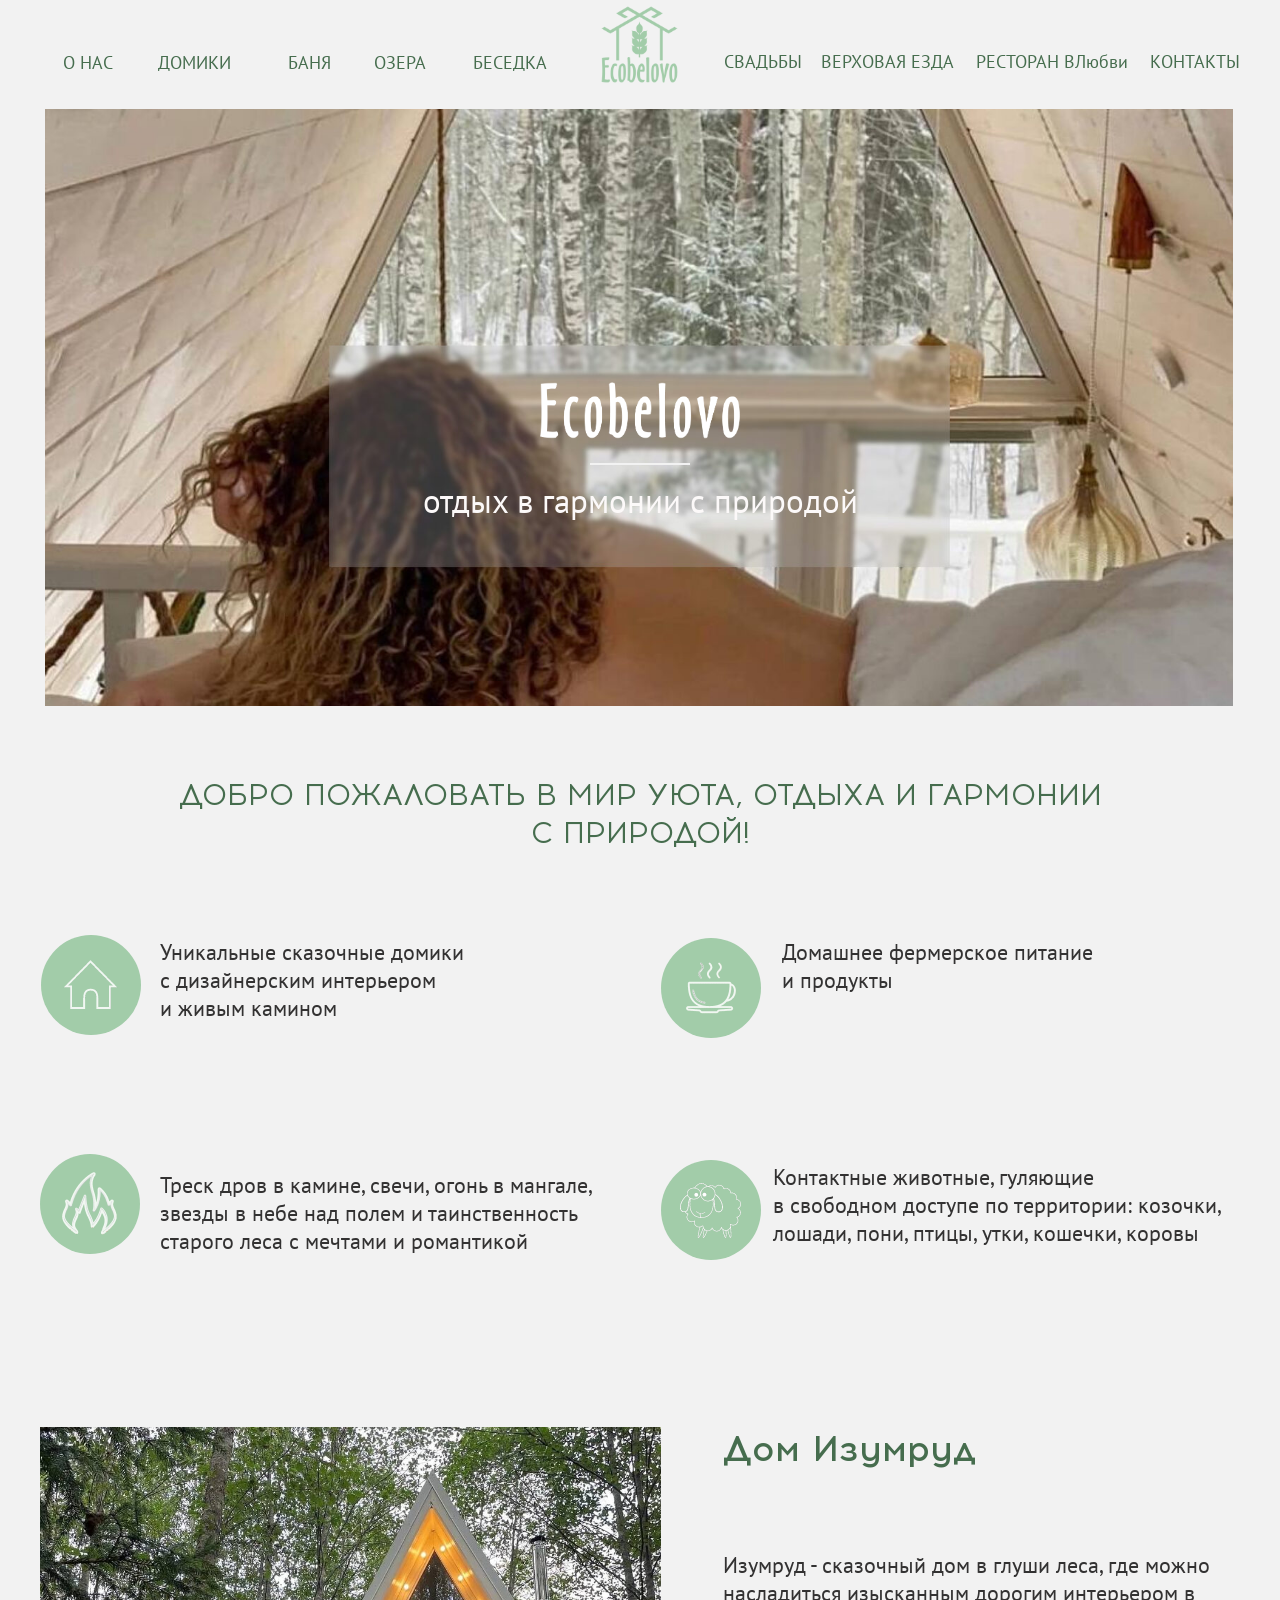
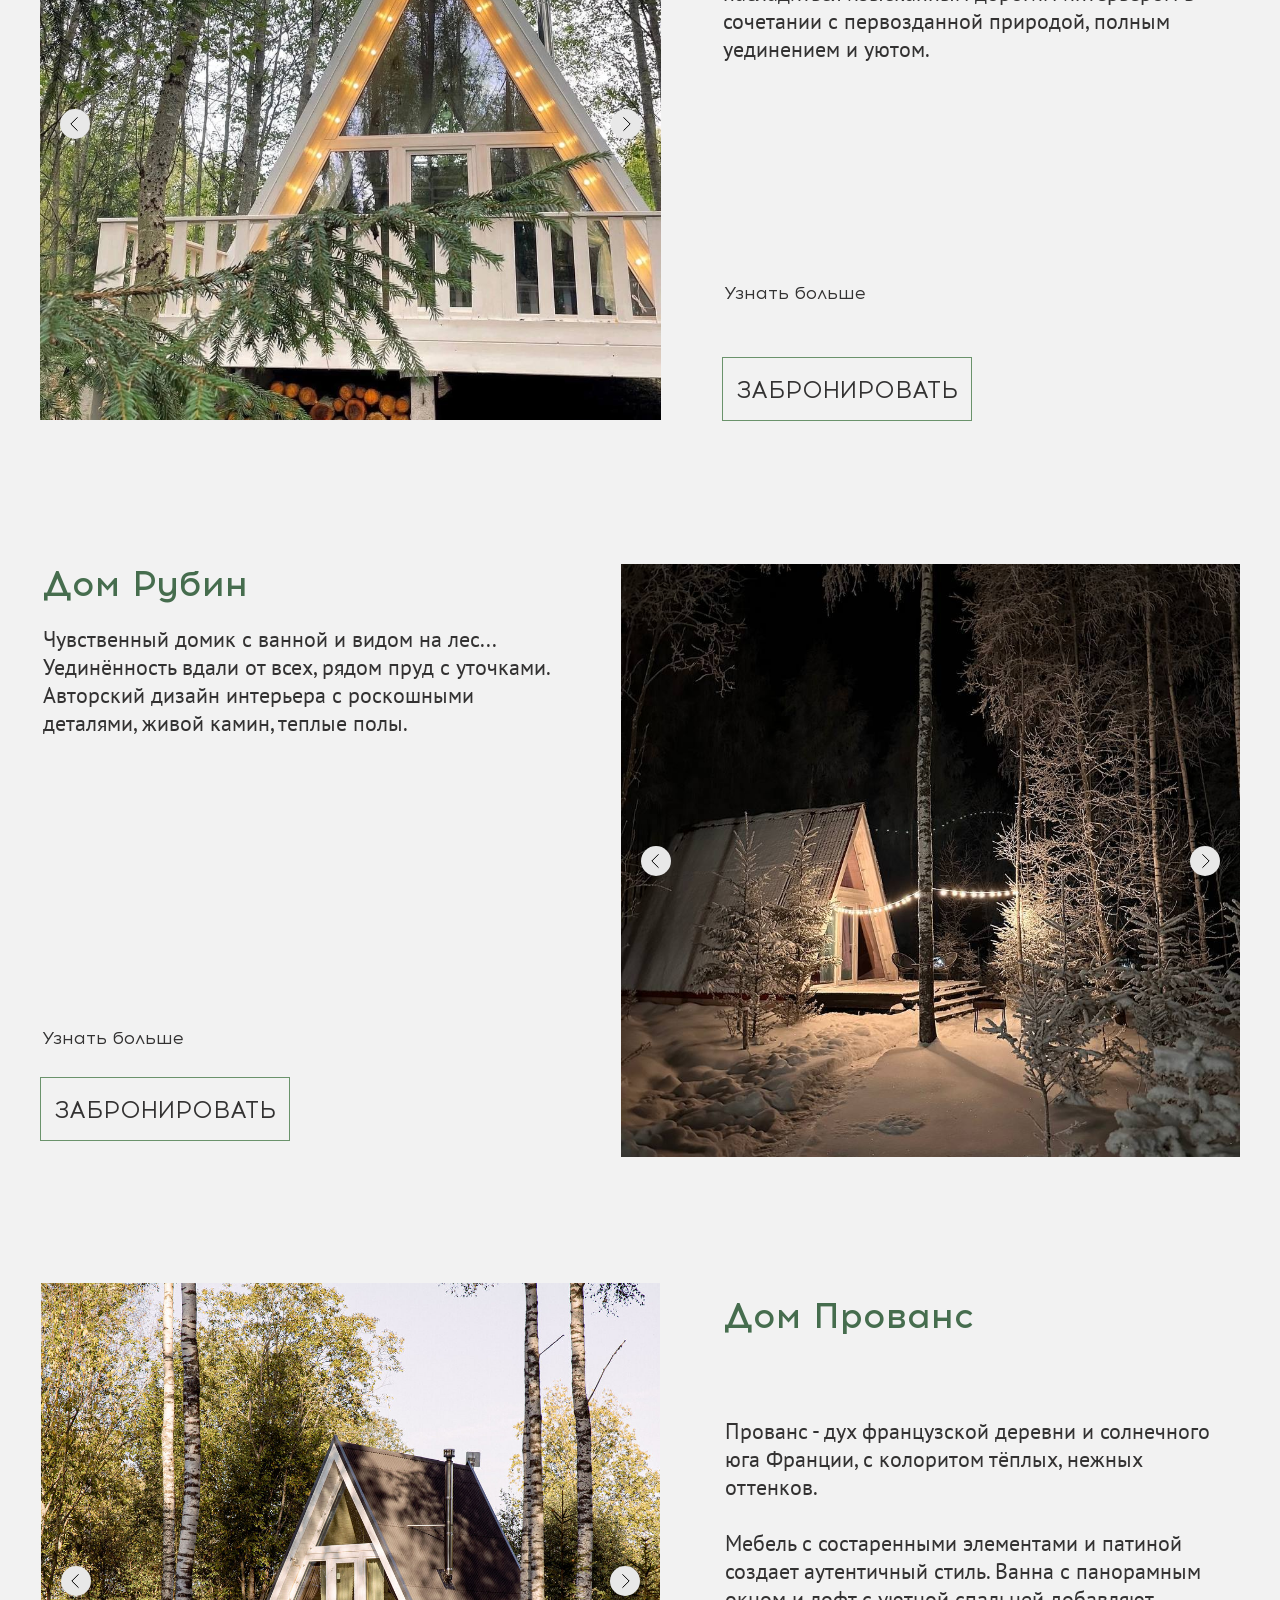
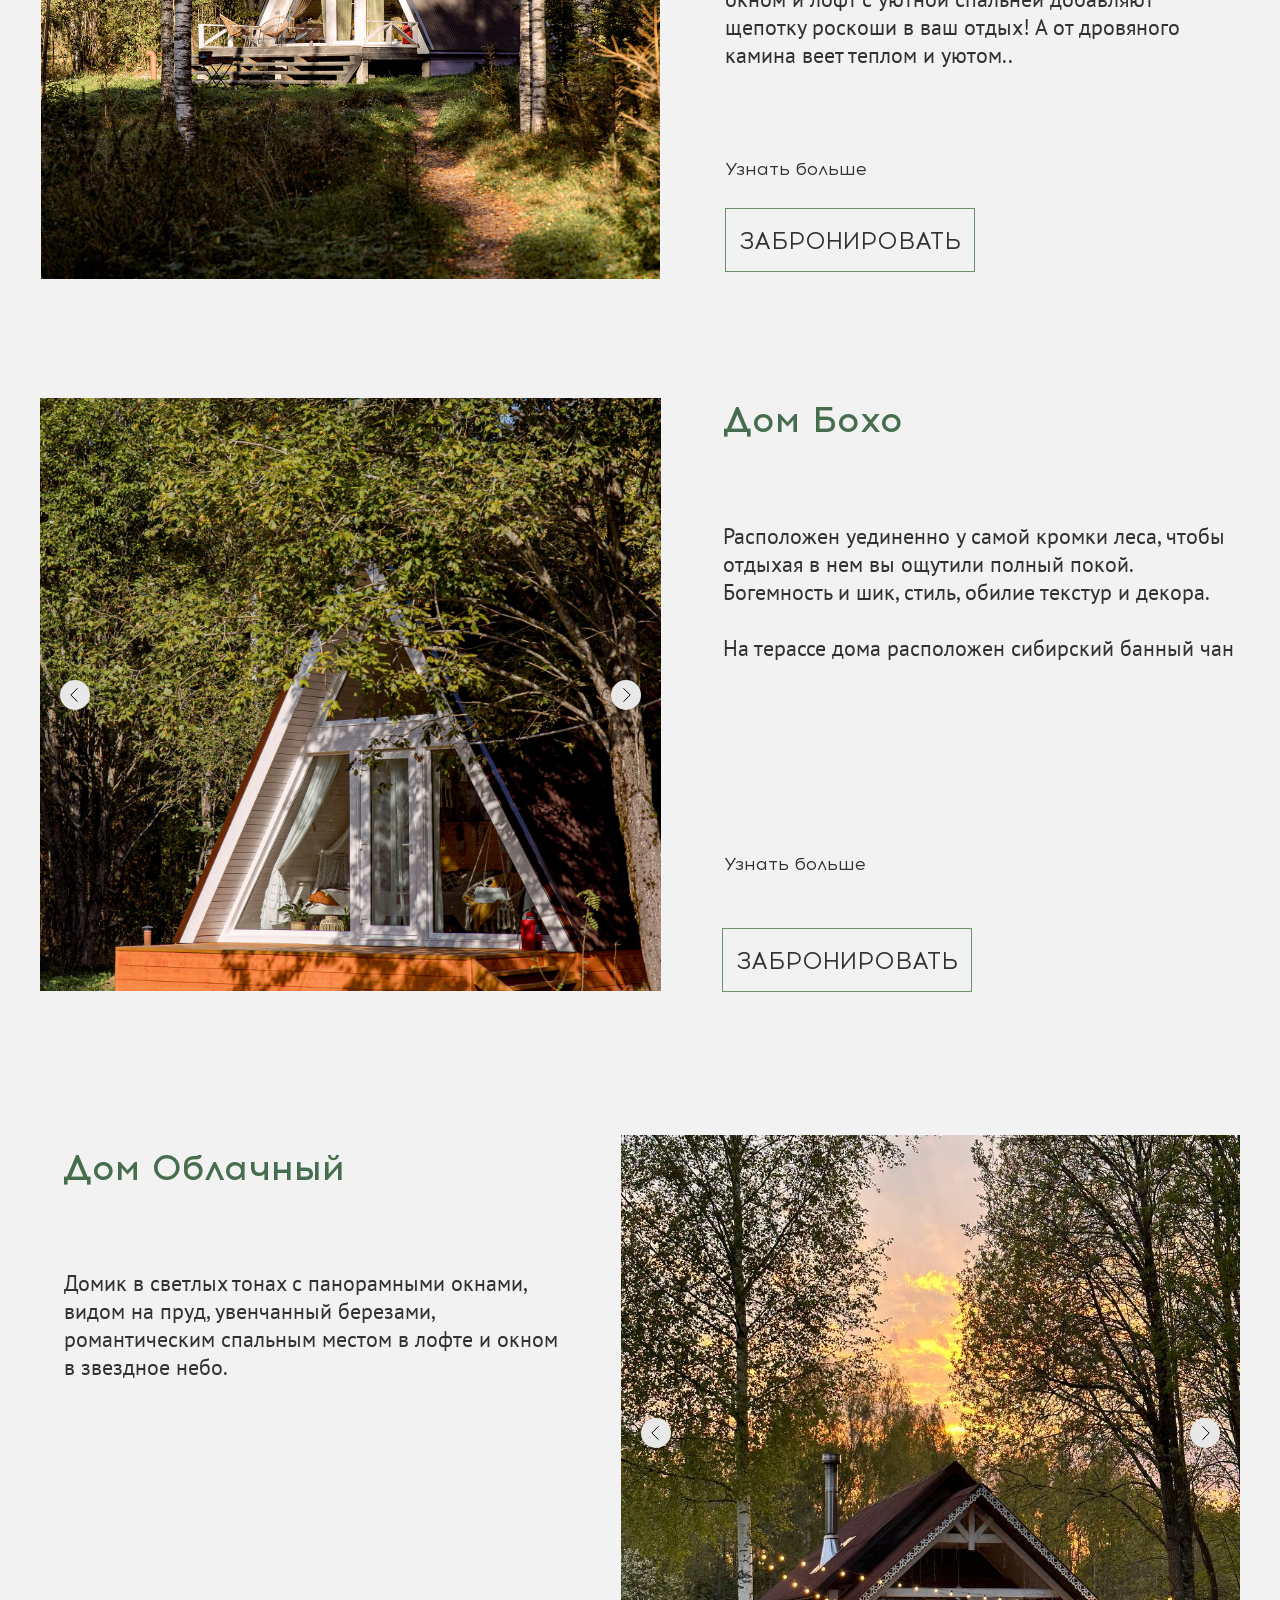
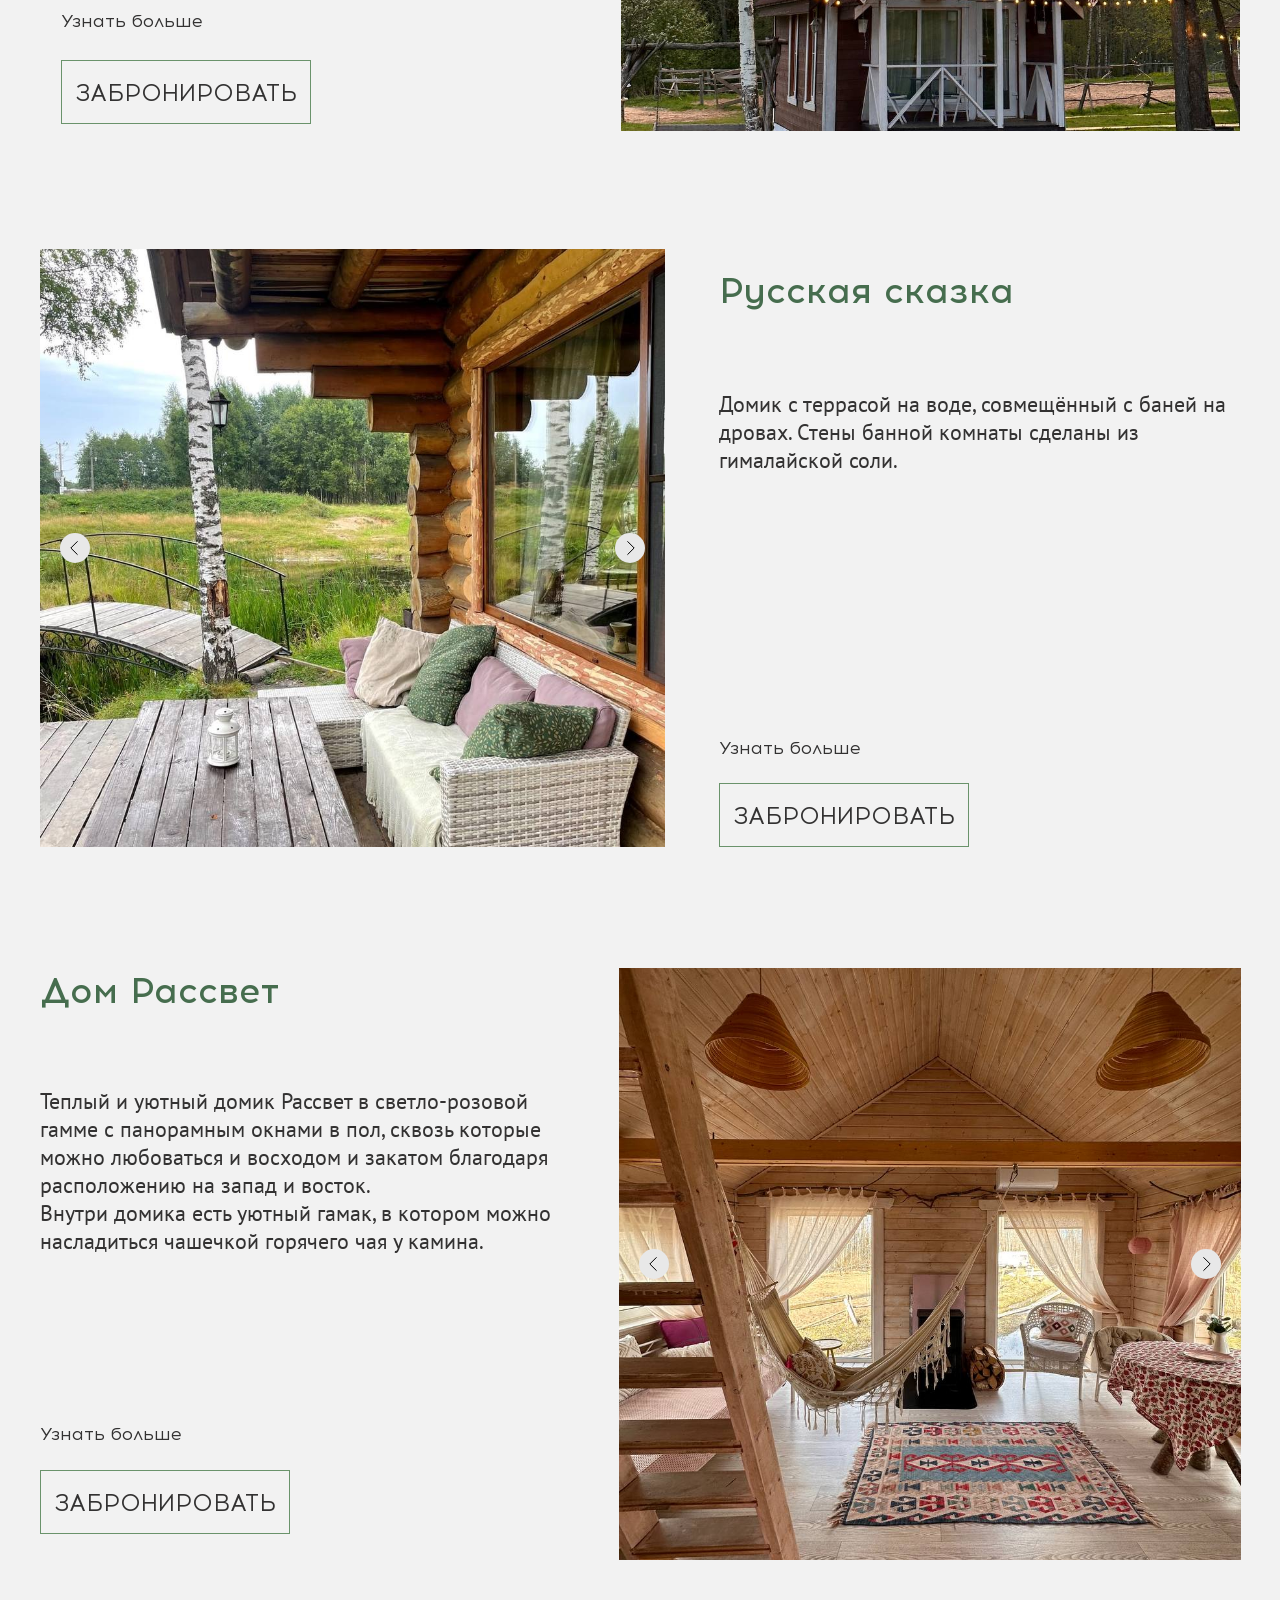
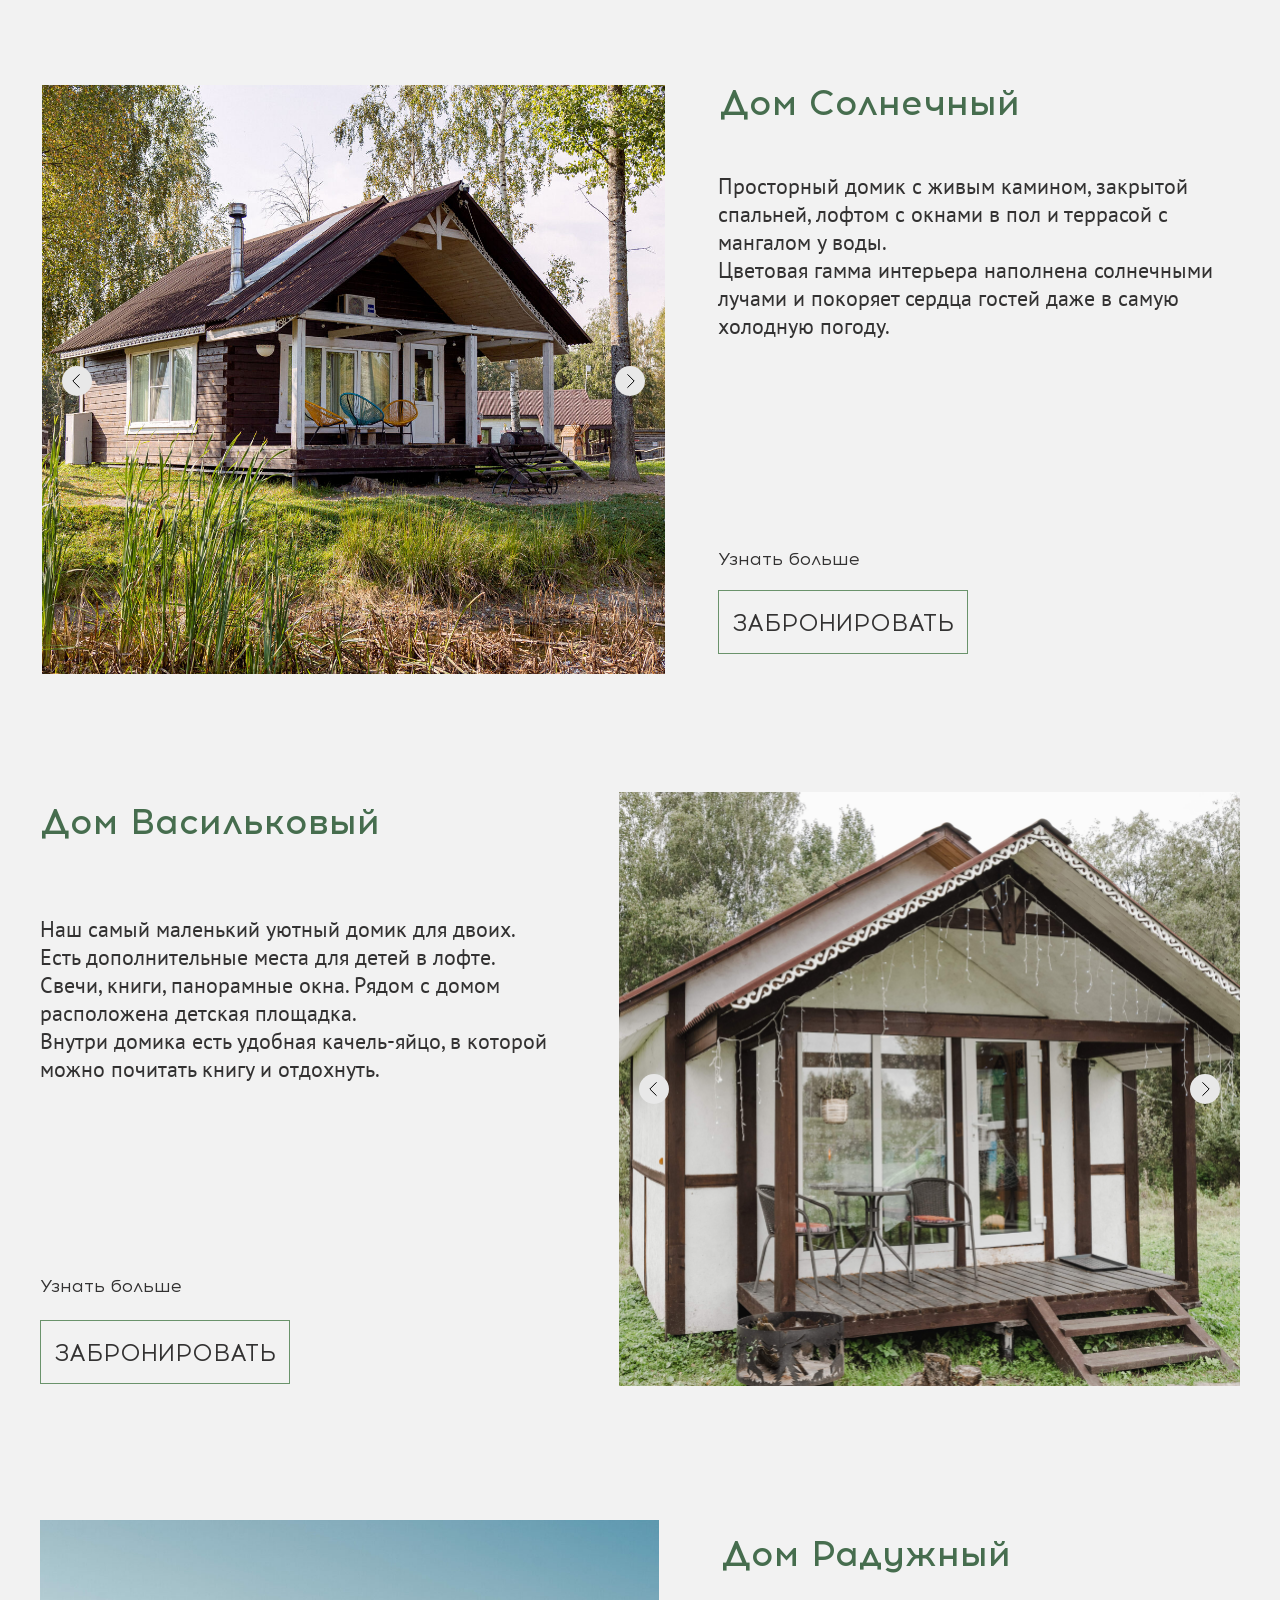
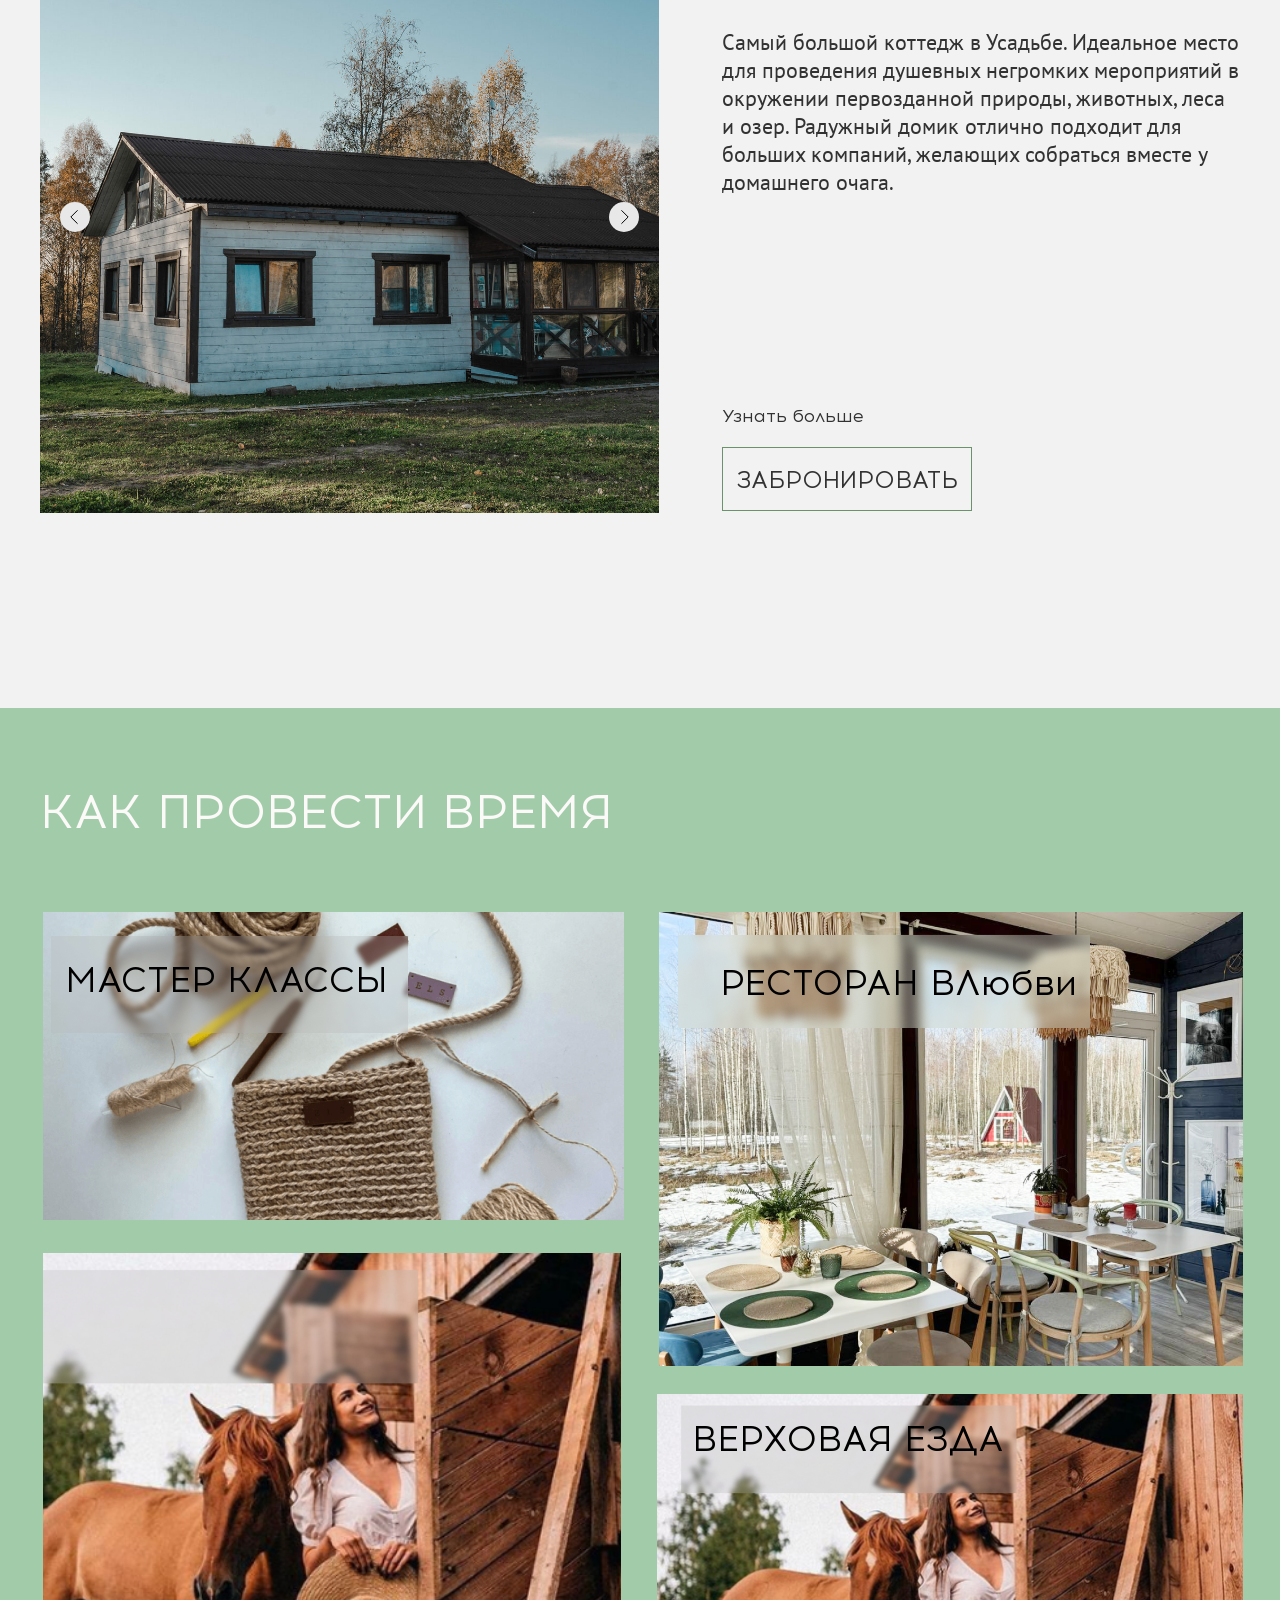
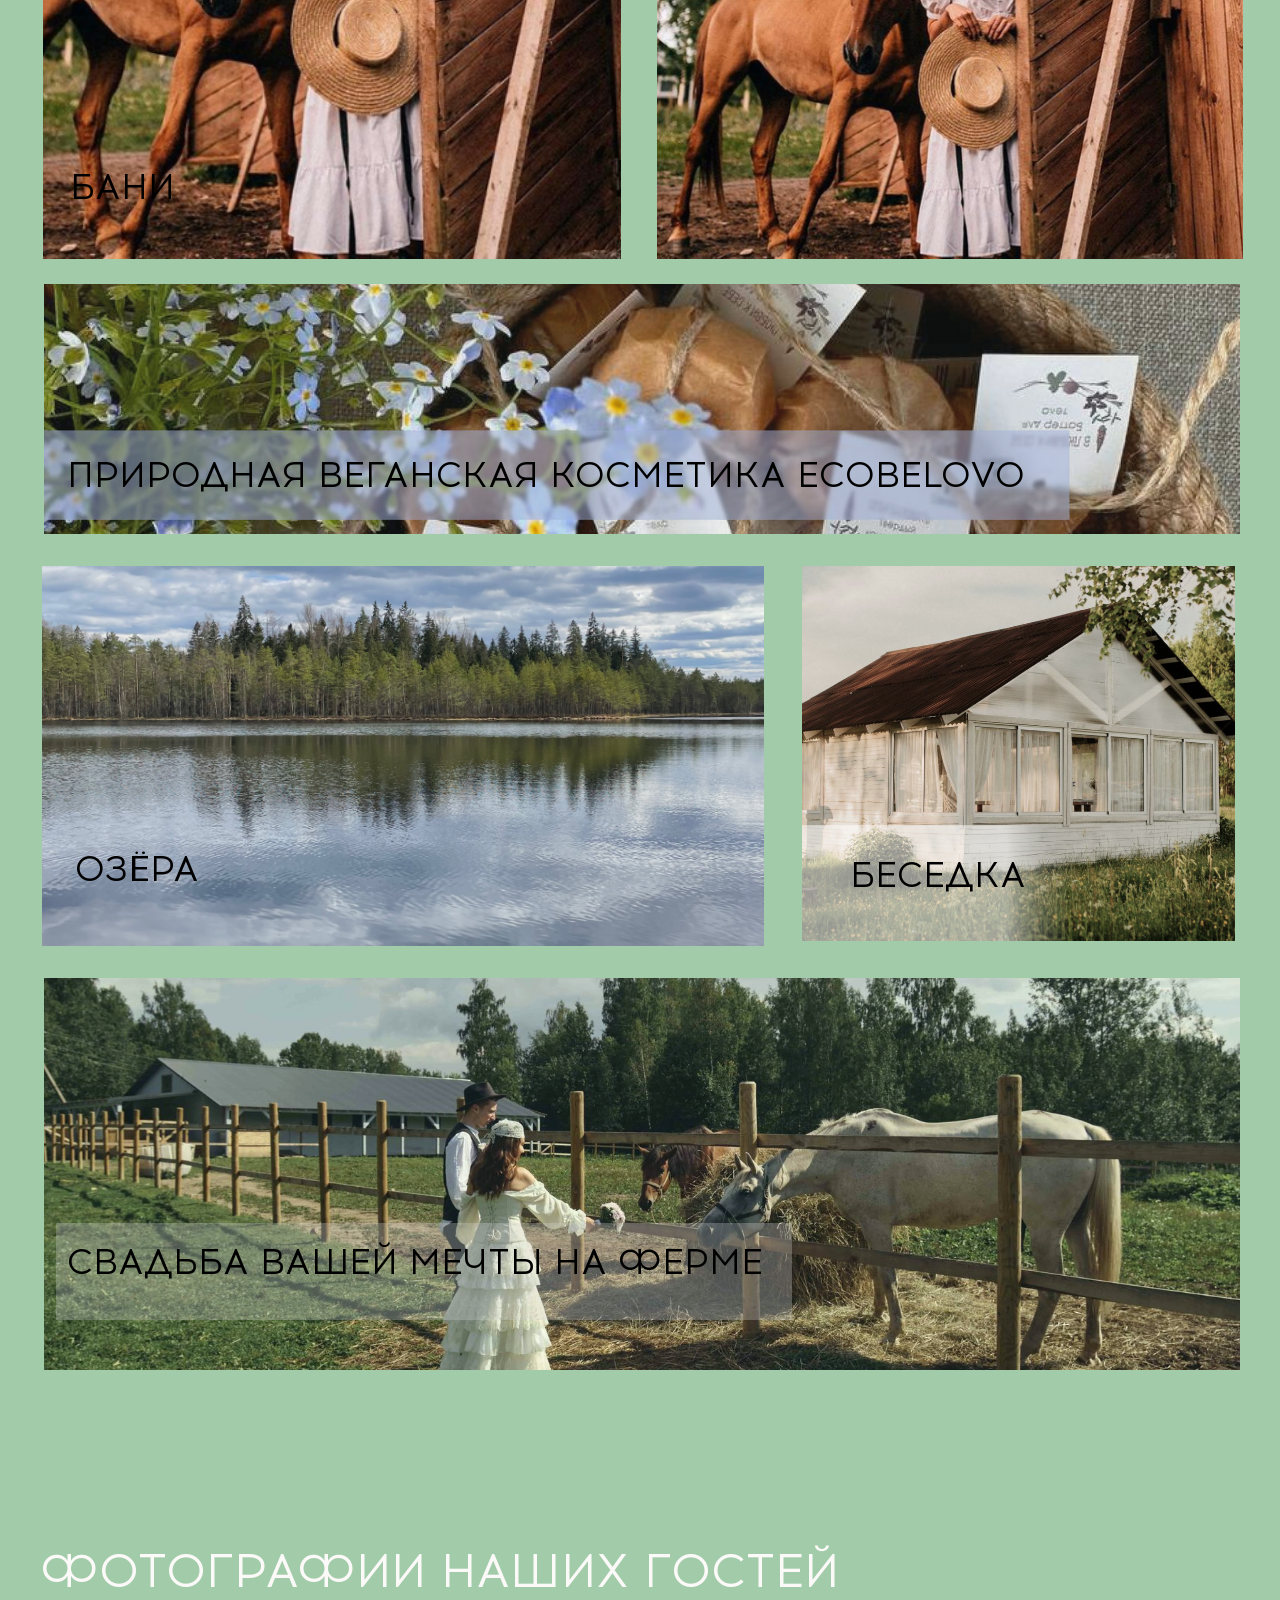
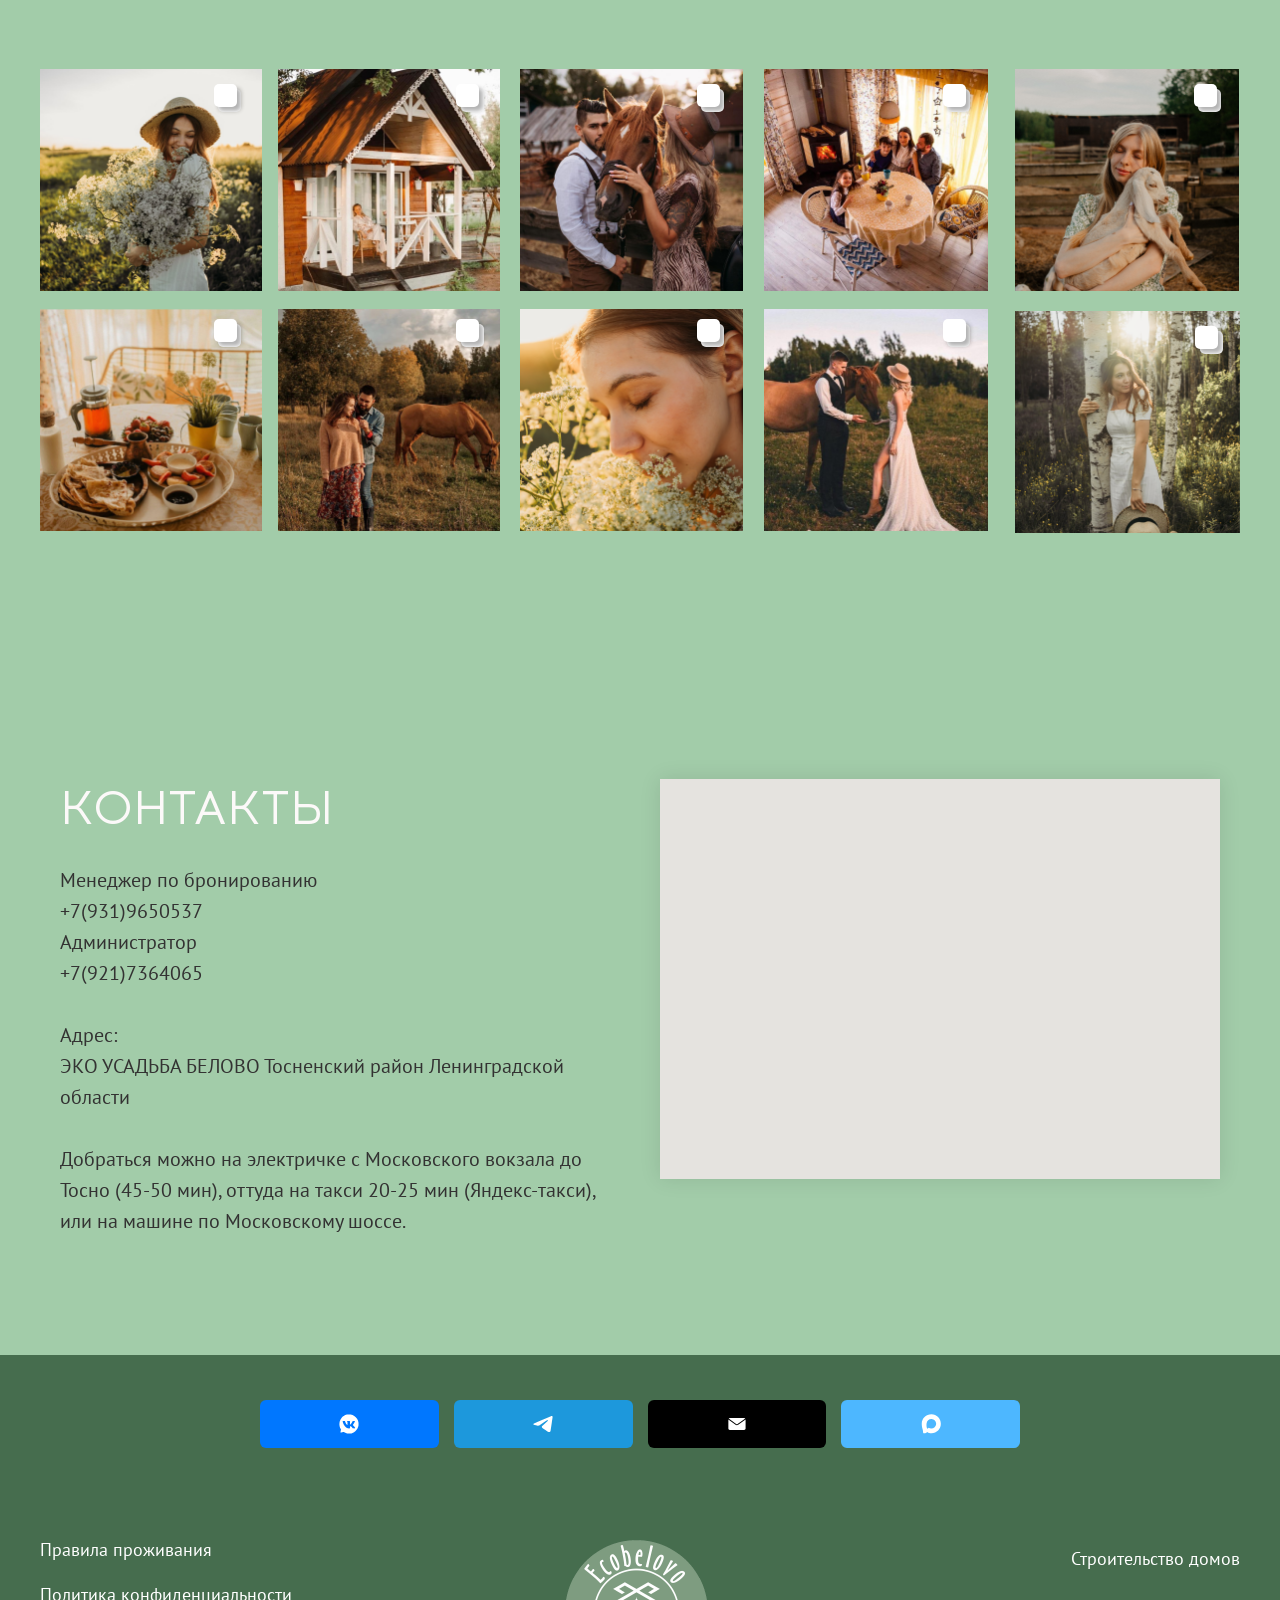
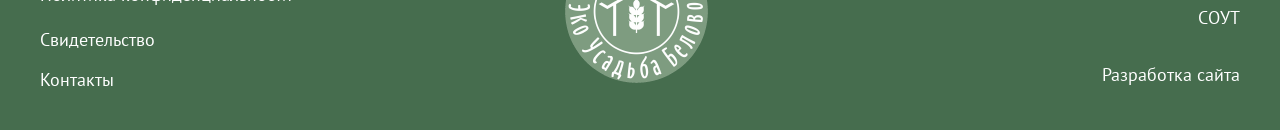
==== commit ece7c022: "Add Netlify Identity widget for token handling" ====
--- a/index.html
+++ b/index.html
@@ -319,4 +319,5 @@
 class="t-form__errorbox-text t-text t-text_md"> <li class="t-form__errorbox-item js-rule-error js-rule-error-all"></li> <li class="t-form__errorbox-item js-rule-error js-rule-error-req"></li> <li class="t-form__errorbox-item js-rule-error js-rule-error-email"></li> <li class="t-form__errorbox-item js-rule-error js-rule-error-name"></li> <li class="t-form__errorbox-item js-rule-error js-rule-error-phone"></li> <li class="t-form__errorbox-item js-rule-error js-rule-error-minlength"></li> <li class="t-form__errorbox-item js-rule-error js-rule-error-string"></li> </ul> </div> <!--/noindex--> </div> </form> <style>#rec529283361 input::-webkit-input-placeholder {color:#000000;opacity:0.5;}#rec529283361 input::-moz-placeholder{color:#000000;opacity:0.5;}#rec529283361 input:-moz-placeholder {color:#000000;opacity:0.5;}#rec529283361 input:-ms-input-placeholder{color:#000000;opacity:0.5;}#rec529283361 textarea::-webkit-input-placeholder {color:#000000;opacity:0.5;}#rec529283361 textarea::-moz-placeholder{color:#000000;opacity:0.5;}#rec529283361 textarea:-moz-placeholder {color:#000000;opacity:0.5;}#rec529283361 textarea:-ms-input-placeholder{color:#000000;opacity:0.5;}</style> </div> </div> </div> </div> <script>t_onReady(function() {t_onFuncLoad('t702_initPopup',function() {t702_initPopup('529283361');});});</script> <style>#rec529283361 .t-btn[data-btneffects-first],#rec529283361 .t-btn[data-btneffects-second],#rec529283361 .t-btn[data-btneffects-third],#rec529283361 .t-btn[data-btneffects-block],#rec529283361 .t-submit[data-btneffects-first],#rec529283361 .t-submit[data-btneffects-second],#rec529283361 .t-submit[data-btneffects-third],#rec529283361 .t-submit[data-btneffects-block]{position:relative;overflow:hidden;isolation:isolate;}#rec529283361 .t-btn[data-btneffects-first="btneffects-flash"] .t-btn_wrap-effects,#rec529283361 .t-submit[data-btneffects-first="btneffects-flash"] .t-btn_wrap-effects{position:absolute;top:0;left:0;width:100%;height:100%;-webkit-transform:translateX(-85px);-ms-transform:translateX(-85px);transform:translateX(-85px);-webkit-animation-name:flash;animation-name:flash;-webkit-animation-duration:3s;animation-duration:3s;-webkit-animation-timing-function:linear;animation-timing-function:linear;-webkit-animation-iteration-count:infinite;animation-iteration-count:infinite;}#rec529283361 .t-btn[data-btneffects-first="btneffects-flash"] .t-btn_wrap-effects_md,#rec529283361 .t-submit[data-btneffects-first="btneffects-flash"] .t-btn_wrap-effects_md{-webkit-animation-name:flash-md;animation-name:flash-md;}#rec529283361 .t-btn[data-btneffects-first="btneffects-flash"] .t-btn_wrap-effects_lg,#rec529283361 .t-submit[data-btneffects-first="btneffects-flash"] .t-btn_wrap-effects_lg{-webkit-animation-name:flash-lg;animation-name:flash-lg;}#rec529283361 .t-btn[data-btneffects-first="btneffects-flash"] .t-btn_effects,#rec529283361 .t-submit[data-btneffects-first="btneffects-flash"] .t-btn_effects{background:-webkit-gradient(linear,left top,right top,from(rgba(255,255,255,.1)),to(rgba(255,255,255,.4)));background:-webkit-linear-gradient(left,rgba(255,255,255,.1),rgba(255,255,255,.4));background:-o-linear-gradient(left,rgba(255,255,255,.1),rgba(255,255,255,.4));background:linear-gradient(90deg,rgba(255,255,255,.1),rgba(255,255,255,.4));width:45px;height:100%;position:absolute;top:0;left:30px;-webkit-transform:skewX(-45deg);-ms-transform:skewX(-45deg);transform:skewX(-45deg);}@-webkit-keyframes flash{20%{-webkit-transform:translateX(100%);transform:translateX(100%);}100%{-webkit-transform:translateX(100%);transform:translateX(100%);}}@keyframes flash{20%{-webkit-transform:translateX(100%);transform:translateX(100%);}100%{-webkit-transform:translateX(100%);transform:translateX(100%);}}@-webkit-keyframes flash-md{30%{-webkit-transform:translateX(100%);transform:translateX(100%);}100%{-webkit-transform:translateX(100%);transform:translateX(100%);}}@keyframes flash-md{30%{-webkit-transform:translateX(100%);transform:translateX(100%);}100%{-webkit-transform:translateX(100%);transform:translateX(100%);}}@-webkit-keyframes flash-lg{40%{-webkit-transform:translateX(100%);transform:translateX(100%);}100%{-webkit-transform:translateX(100%);transform:translateX(100%);}}@keyframes flash-lg{40%{-webkit-transform:translateX(100%);transform:translateX(100%);}100%{-webkit-transform:translateX(100%);transform:translateX(100%);}}</style> <script>t_onReady(function() {window.setTimeout(function() {var rec=document.getElementById('rec529283361');if(!rec) return;var firstButton=rec.querySelectorAll('.t-btn[data-btneffects-first], .t-submit[data-btneffects-first]');Array.prototype.forEach.call(firstButton,function(button) {var buttonEffect=button.querySelector('.t-btn_wrap-effects');if(!buttonEffect) {button.insertAdjacentHTML('beforeend','<div class="t-btn_wrap-effects"><div class="t-btn_effects"></div></div>');buttonEffect=button.querySelector('.t-btn_wrap-effects');};if(button.offsetWidth>230) {buttonEffect.classList.add('t-btn_wrap-effects_md');};if(button.offsetWidth>750) {buttonEffect.classList.remove('t-btn_wrap-effects_md');buttonEffect.classList.add('t-btn_wrap-effects_lg');}});},1000);});</script> </div> <div id="rec568484768" class="r t-rec" style=" " data-record-type="270"> <div class="t270"></div> <script>t_onReady(function() {var hash=window.location.hash;t_onFuncLoad('t270_scroll',function() {t270_scroll(hash,-3);});setTimeout(function() {var curPath=window.location.pathname;var curFullPath=window.location.origin + curPath;var recs=document.querySelectorAll('.r');Array.prototype.forEach.call(recs,function(rec) {var selects='a[href^="#"]:not([href="#"]):not(.carousel-control):not(.t-carousel__control):not([href^="#price"]):not([href^="#submenu"]):not([href^="#popup"]):not([href*="#zeropopup"]):not([href*="#closepopup"]):not([href*="#closeallpopup"]):not([href^="#prodpopup"]):not([href^="#order"]):not([href^="#!"]):not([target="_blank"]),' +
 'a[href^="' + curPath + '#"]:not([href*="#!/tfeeds/"]):not([href*="#!/tproduct/"]):not([href*="#!/tab/"]):not([href*="#popup"]):not([href*="#zeropopup"]):not([href*="#closepopup"]):not([href*="#closeallpopup"]):not([target="_blank"]),' +
 'a[href^="' + curFullPath + '#"]:not([href*="#!/tfeeds/"]):not([href*="#!/tproduct/"]):not([href*="#!/tab/"]):not([href*="#popup"]):not([href*="#zeropopup"]):not([href*="#closepopup"]):not([href*="#closeallpopup"]):not([target="_blank"])';var elements=rec.querySelectorAll(selects);Array.prototype.forEach.call(elements,function(element) {element.addEventListener('click',function(event) {event.preventDefault();var hash=this.hash.trim();t_onFuncLoad('t270_scroll',function() {t270_scroll(hash,-3);});});});});if(document.querySelectorAll('.js-store').length>0||document.querySelectorAll('.js-feed').length>0) {t_onFuncLoad('t270_scroll',function() {t270_scroll(hash,-3,1);});}},500);setTimeout(function() {var hash=window.location.hash;if(hash&&document.querySelectorAll('a[name="' + hash.slice(1) + '"], div[id="' + hash.slice(1) + '"]').length>0) {if(window.isMobile) {t_onFuncLoad('t270_scroll',function() {t270_scroll(hash,0);});} else {t_onFuncLoad('t270_scroll',function() {t270_scroll(hash,0);});}}},1000);window.addEventListener('popstate',function() {var hash=window.location.hash;if(hash&&document.querySelectorAll('a[name="' + hash.slice(1) + '"], div[id="' + hash.slice(1) + '"]').length>0) {if(window.isMobile) {t_onFuncLoad('t270_scroll',function() {t270_scroll(hash,0);});} else {t_onFuncLoad('t270_scroll',function() {t270_scroll(hash,0);});}}});});</script> </div> <div id="rec697268189" class="r t-rec" style=" " data-animationappear="off" data-record-type="367"> <!-- T367 --> <div class="t367"> <a href="index.html#popup:14" class="t367__opener" data-trigger-time="10" data-cookie-name="mytimercookie" data-cookie-time="-1"></a> </div> <script>t_onReady(function() {t_onFuncLoad('t367_autoInit',function() {t367_autoInit('697268189');});});</script> </div> </footer> <!--/footer--> </div> <!--/allrecords--> <!-- Stat --> <!-- Yandex.Metrika counter 87395425 --> <script type="text/javascript" data-tilda-cookie-type="analytics">setTimeout(function(){(function(m,e,t,r,i,k,a){m[i]=m[i]||function(){(m[i].a=m[i].a||[]).push(arguments)};m[i].l=1*new Date();k=e.createElement(t),a=e.getElementsByTagName(t)[0],k.async=1,k.src=r,a.parentNode.insertBefore(k,a)})(window,document,"script","https://mc.yandex.ru/metrika/tag.js","ym");window.mainMetrikaId='87395425';ym(window.mainMetrikaId,"init",{clickmap:true,trackLinks:true,accurateTrackBounce:true,webvisor:true,params:{__ym:{"ymCms":{"cms":"tilda","cmsVersion":"1.0"}}},ecommerce:"dataLayer"});},2000);</script> <noscript><div><img src="https://mc.yandex.ru/watch/87395425" style="position:absolute; left:-9999px;" alt="" /></div></noscript> <!-- /Yandex.Metrika counter --> <script type="text/javascript">if(!window.mainTracker) {window.mainTracker='tilda';}
-setTimeout(function(){(function(d,w,k,o,g) {var n=d.getElementsByTagName(o)[0],s=d.createElement(o),f=function(){n.parentNode.insertBefore(s,n);};s.type="text/javascript";s.async=true;s.key=k;s.id="tildastatscript";s.src=g;if(w.opera=="[object Opera]") {d.addEventListener("DOMContentLoaded",f,false);} else {f();}})(document,window,'e4ec41290bc8bc4180f912d0acf1040b','script','https://static.tildacdn.com/js/tilda-stat-1.0.min.js');},2000);</script> <!-- VK Pixel code (noscript) --> <noscript><img src="https://vk.com/rtrg?p=VK-RTRG-1311908-bwXnf" style="position:fixed; left:-999px;" alt=""/></noscript> <!-- End VK Pixel code (noscript) --> </body> </html>+setTimeout(function(){(function(d,w,k,o,g) {var n=d.getElementsByTagName(o)[0],s=d.createElement(o),f=function(){n.parentNode.insertBefore(s,n);};s.type="text/javascript";s.async=true;s.key=k;s.id="tildastatscript";s.src=g;if(w.opera=="[object Opera]") {d.addEventListener("DOMContentLoaded",f,false);} else {f();}})(document,window,'e4ec41290bc8bc4180f912d0acf1040b','script','https://static.tildacdn.com/js/tilda-stat-1.0.min.js');},2000);</script> <!-- VK Pixel code (noscript) --> <noscript><img src="https://vk.com/rtrg?p=VK-RTRG-1311908-bwXnf" style="position:fixed; left:-999px;" alt=""/></noscript> <!-- End VK Pixel code (noscript) --> <script src="https://identity.netlify.com/v1/netlify-identity-widget.js"></script>
+</body> </html>
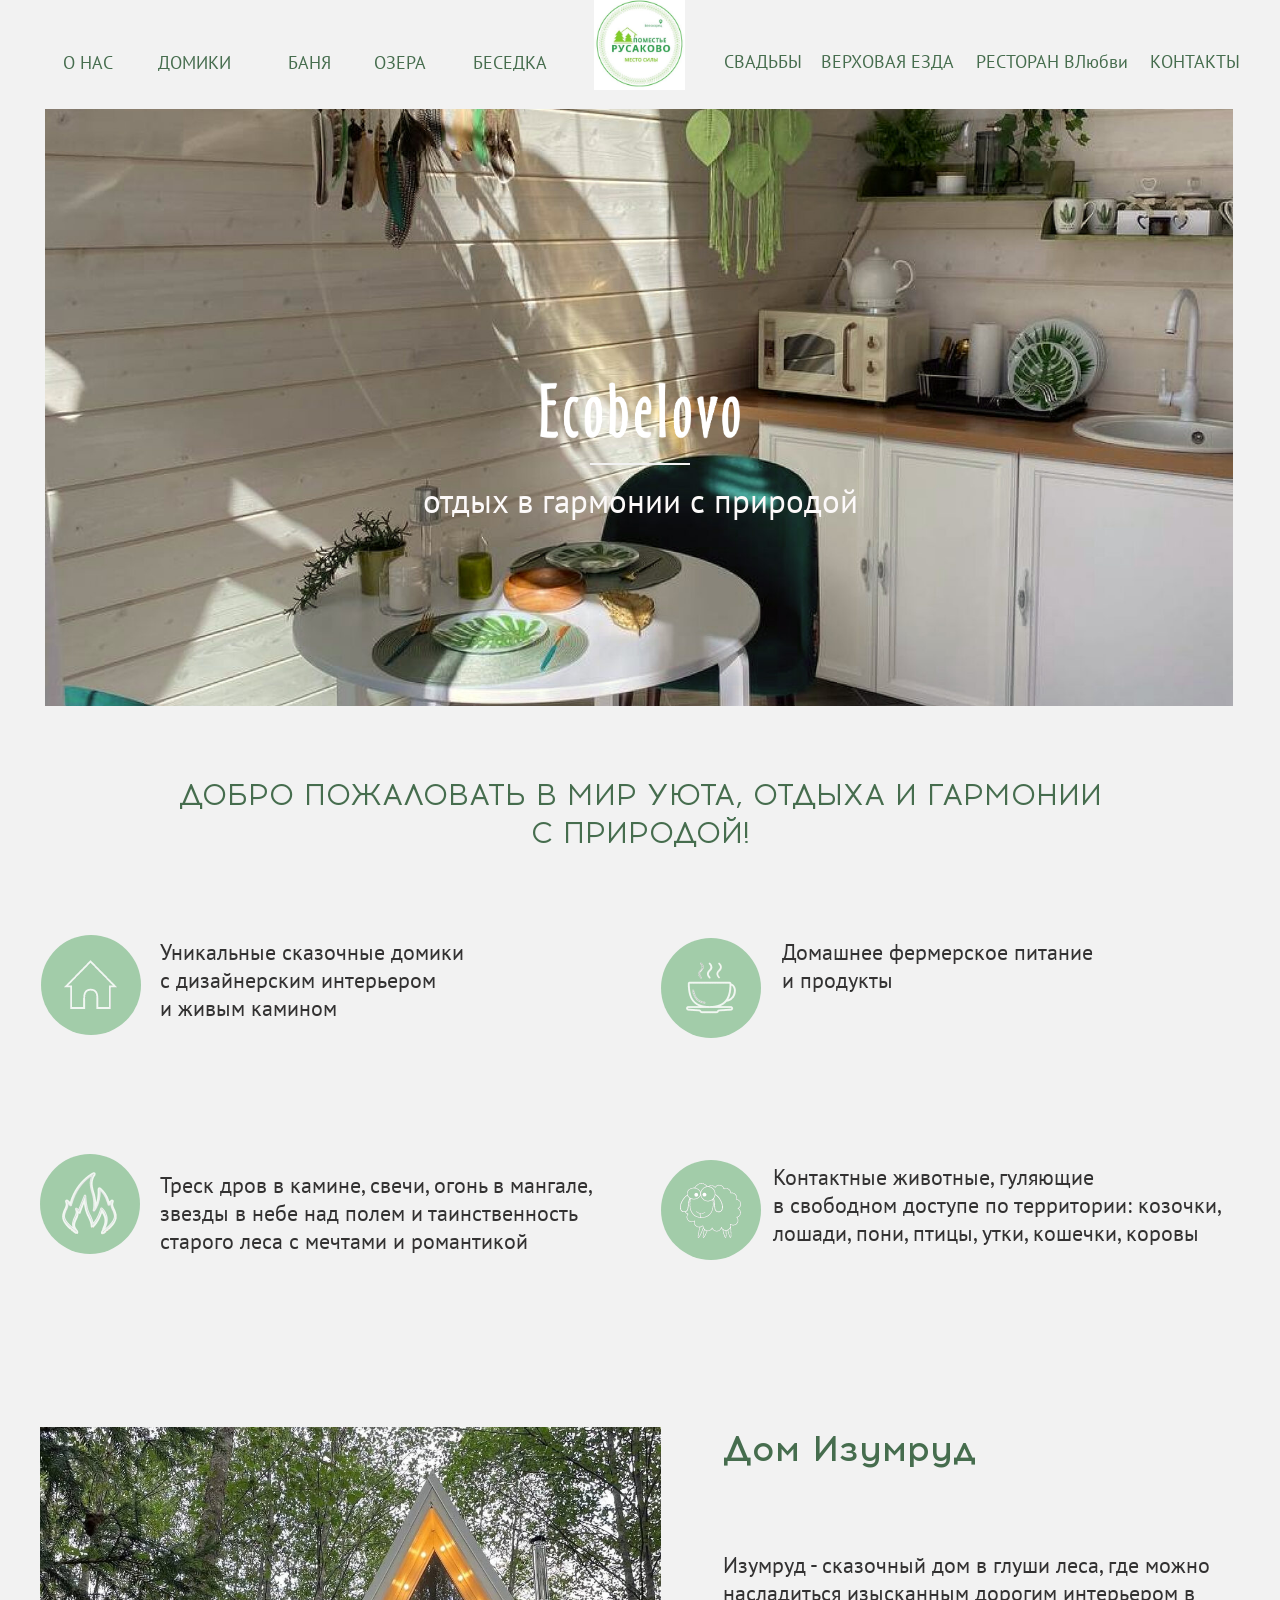
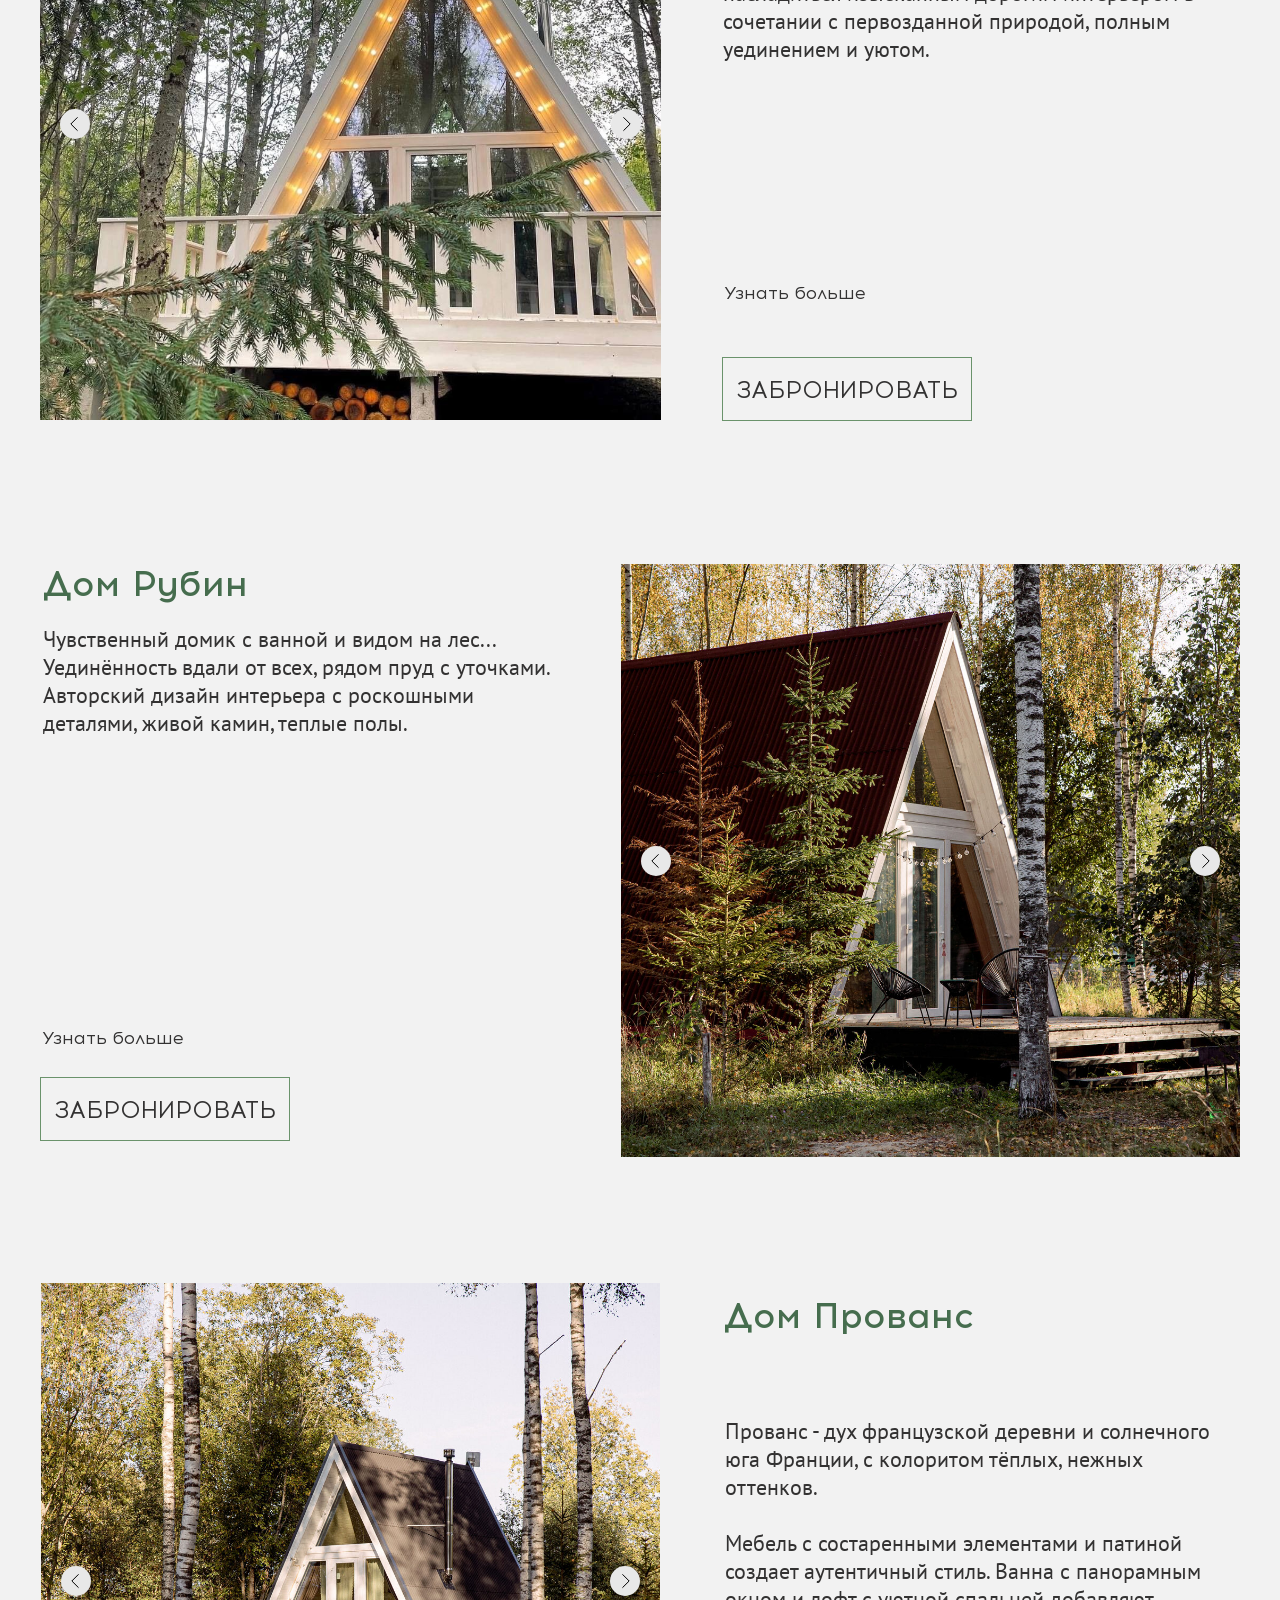
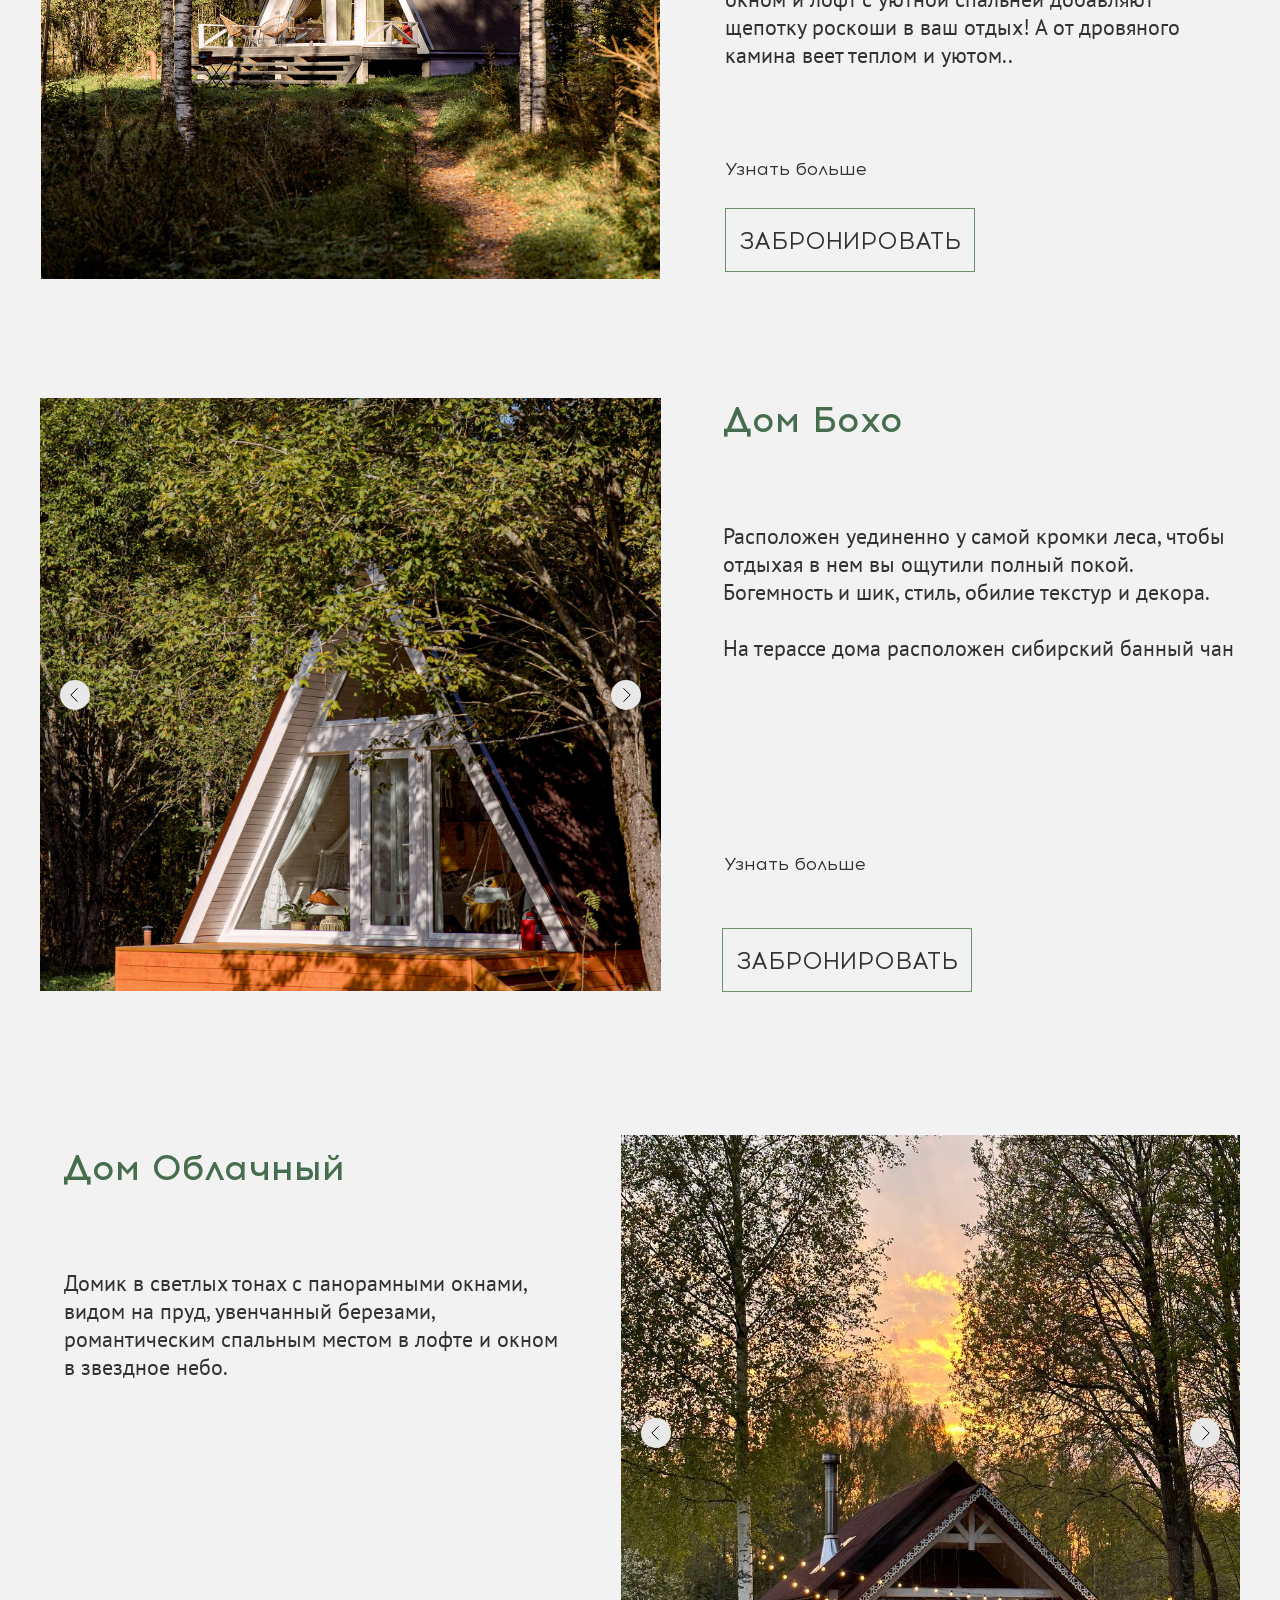
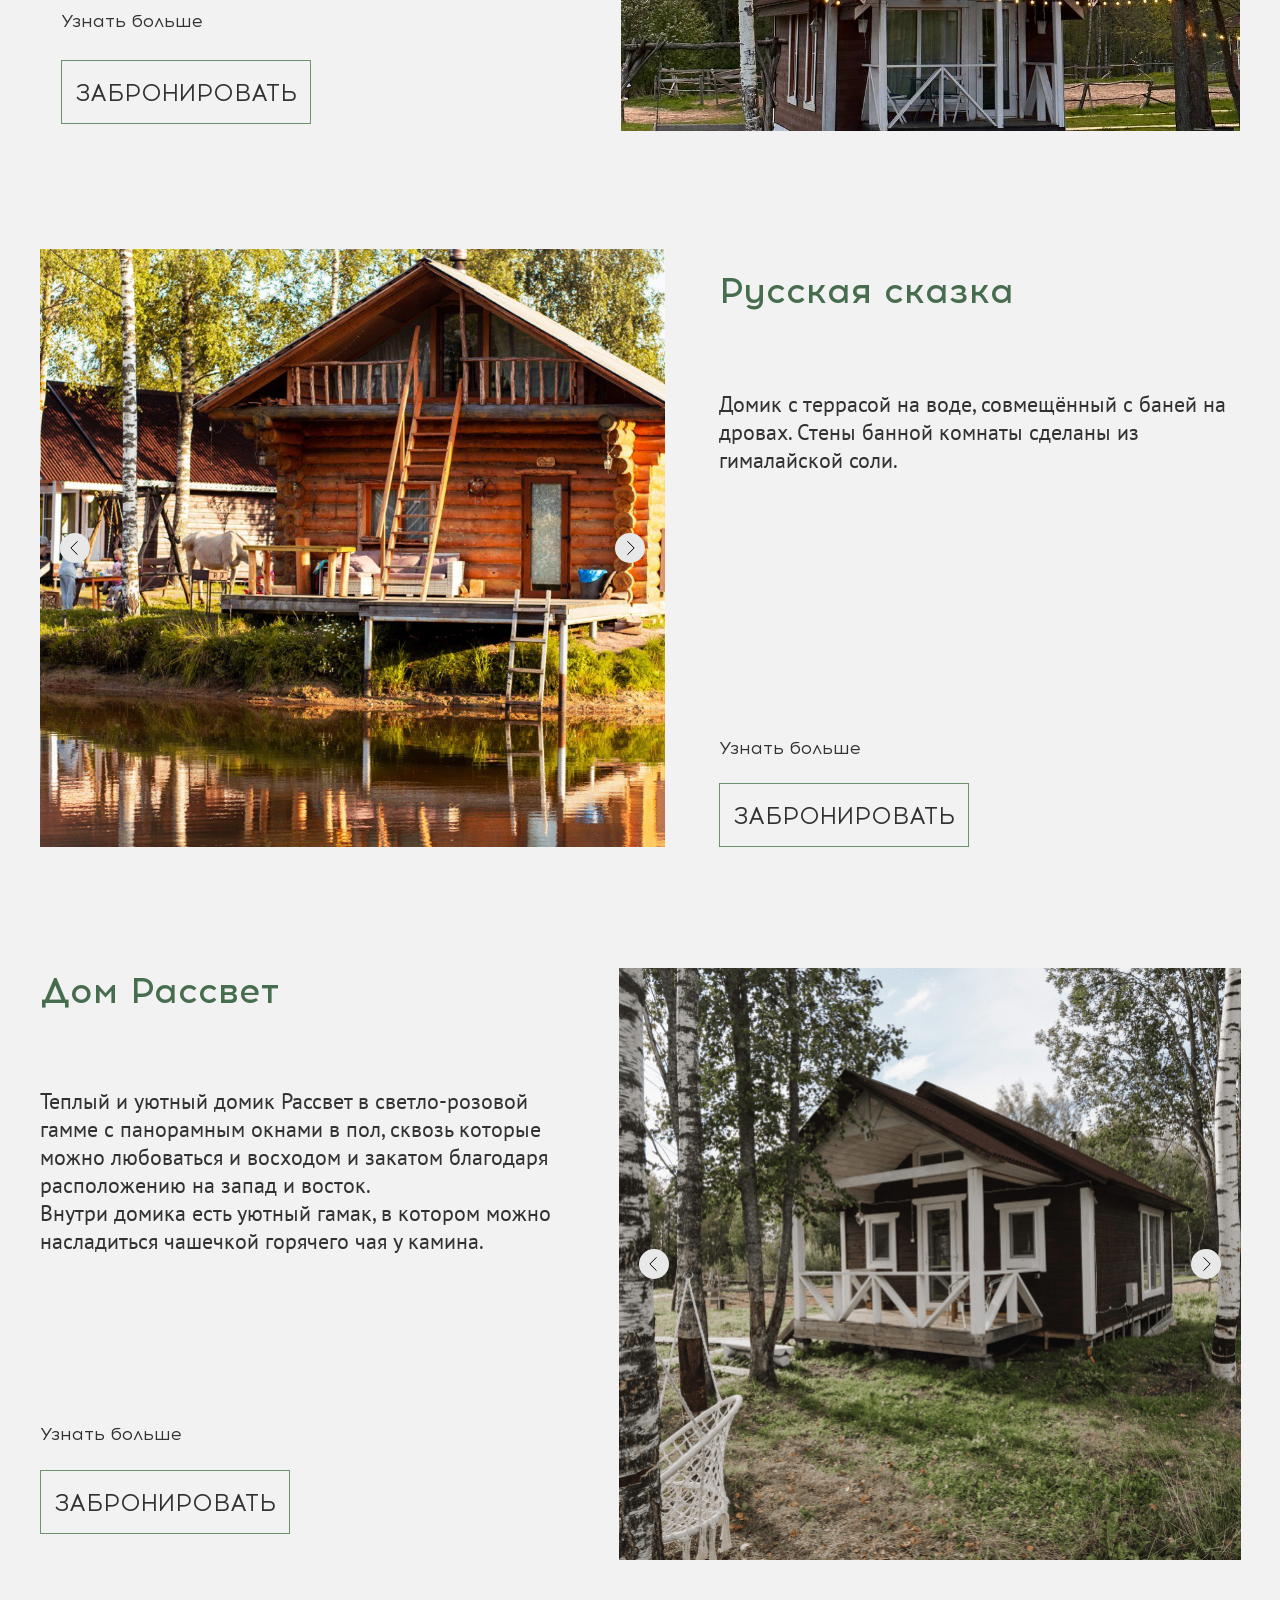
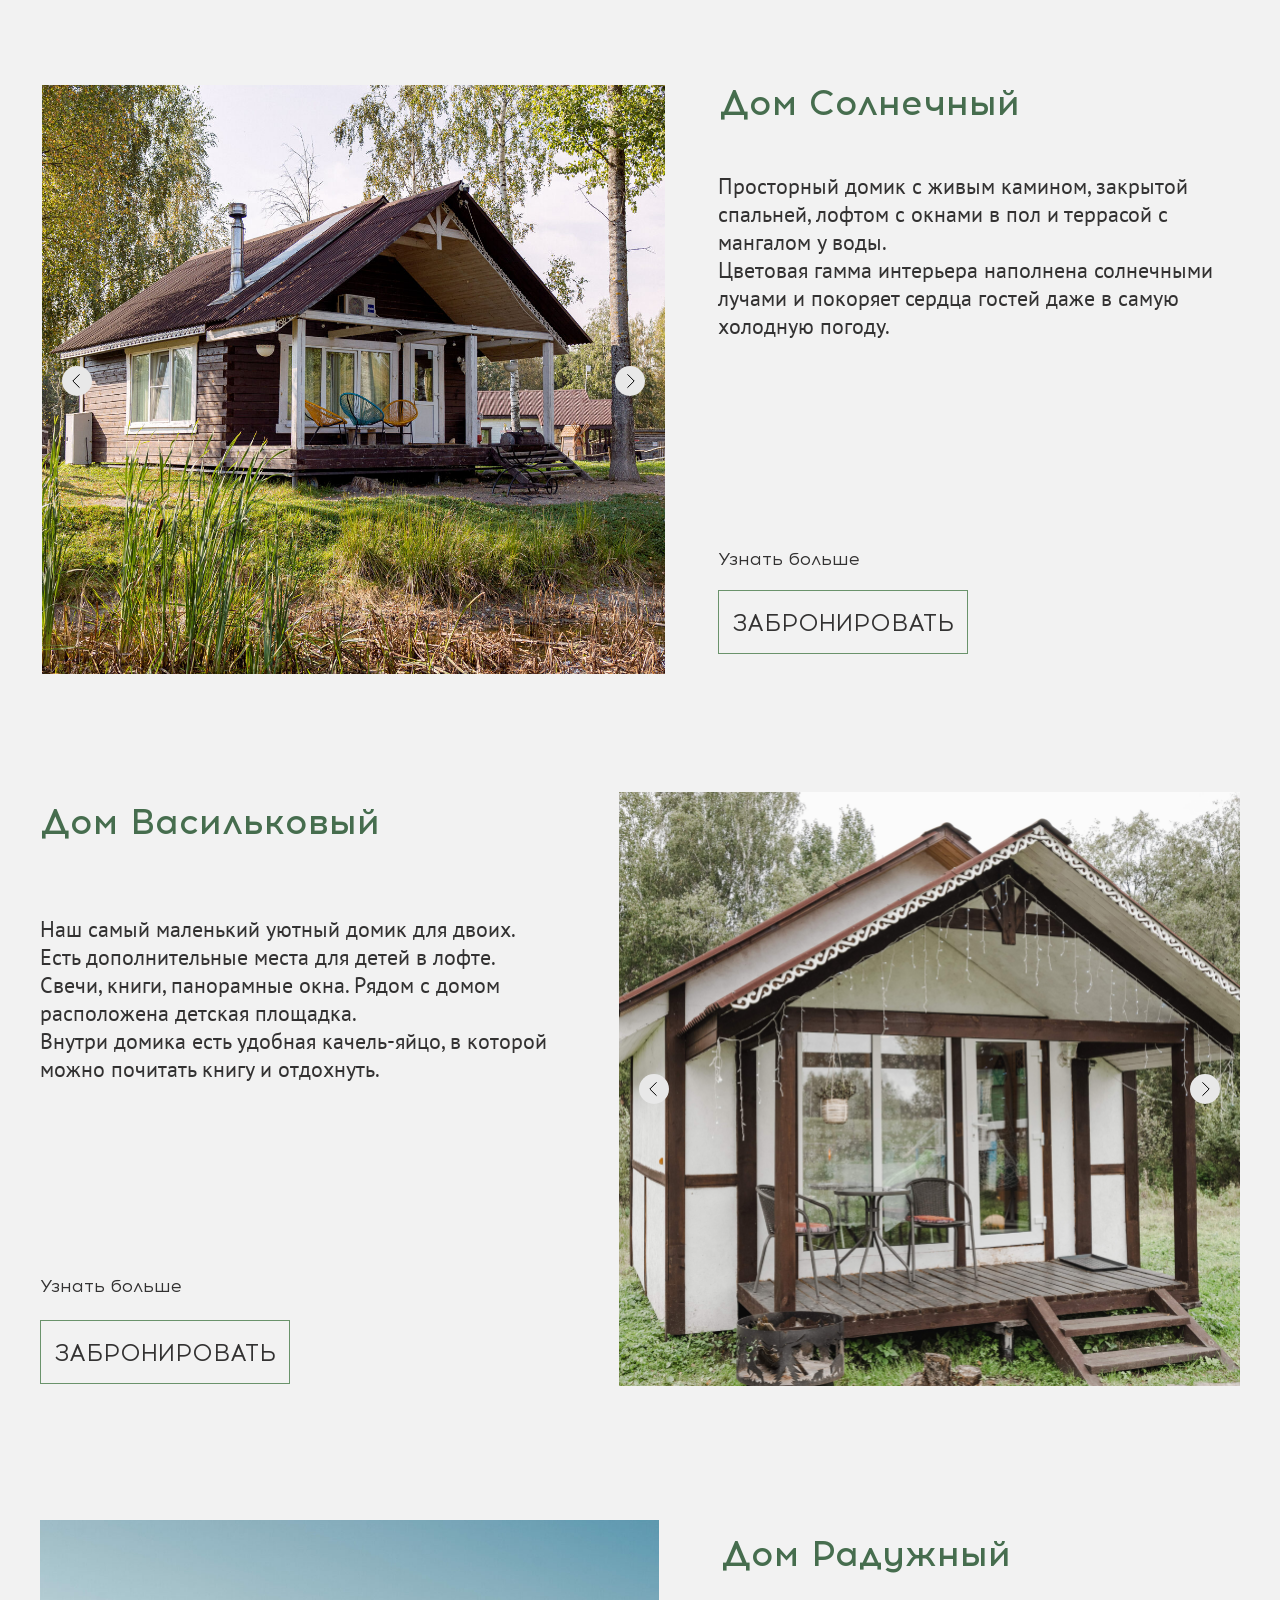
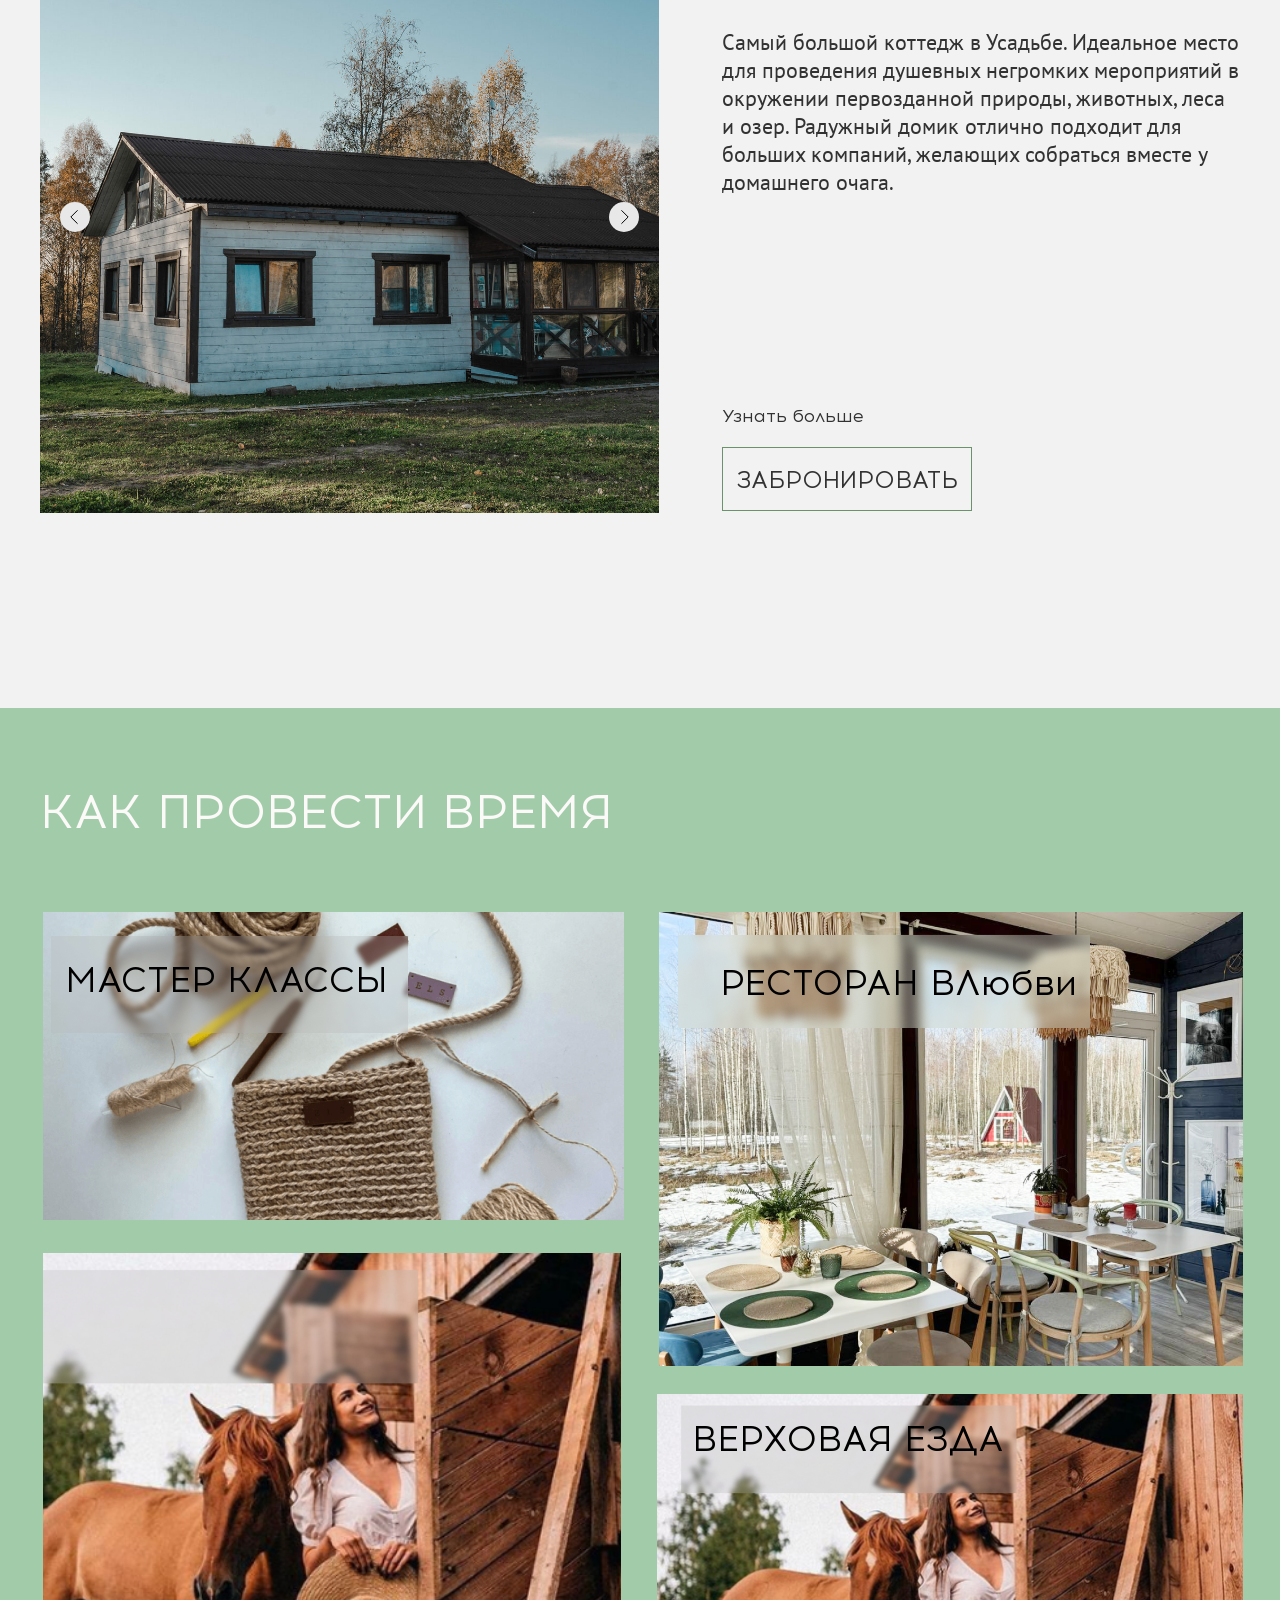
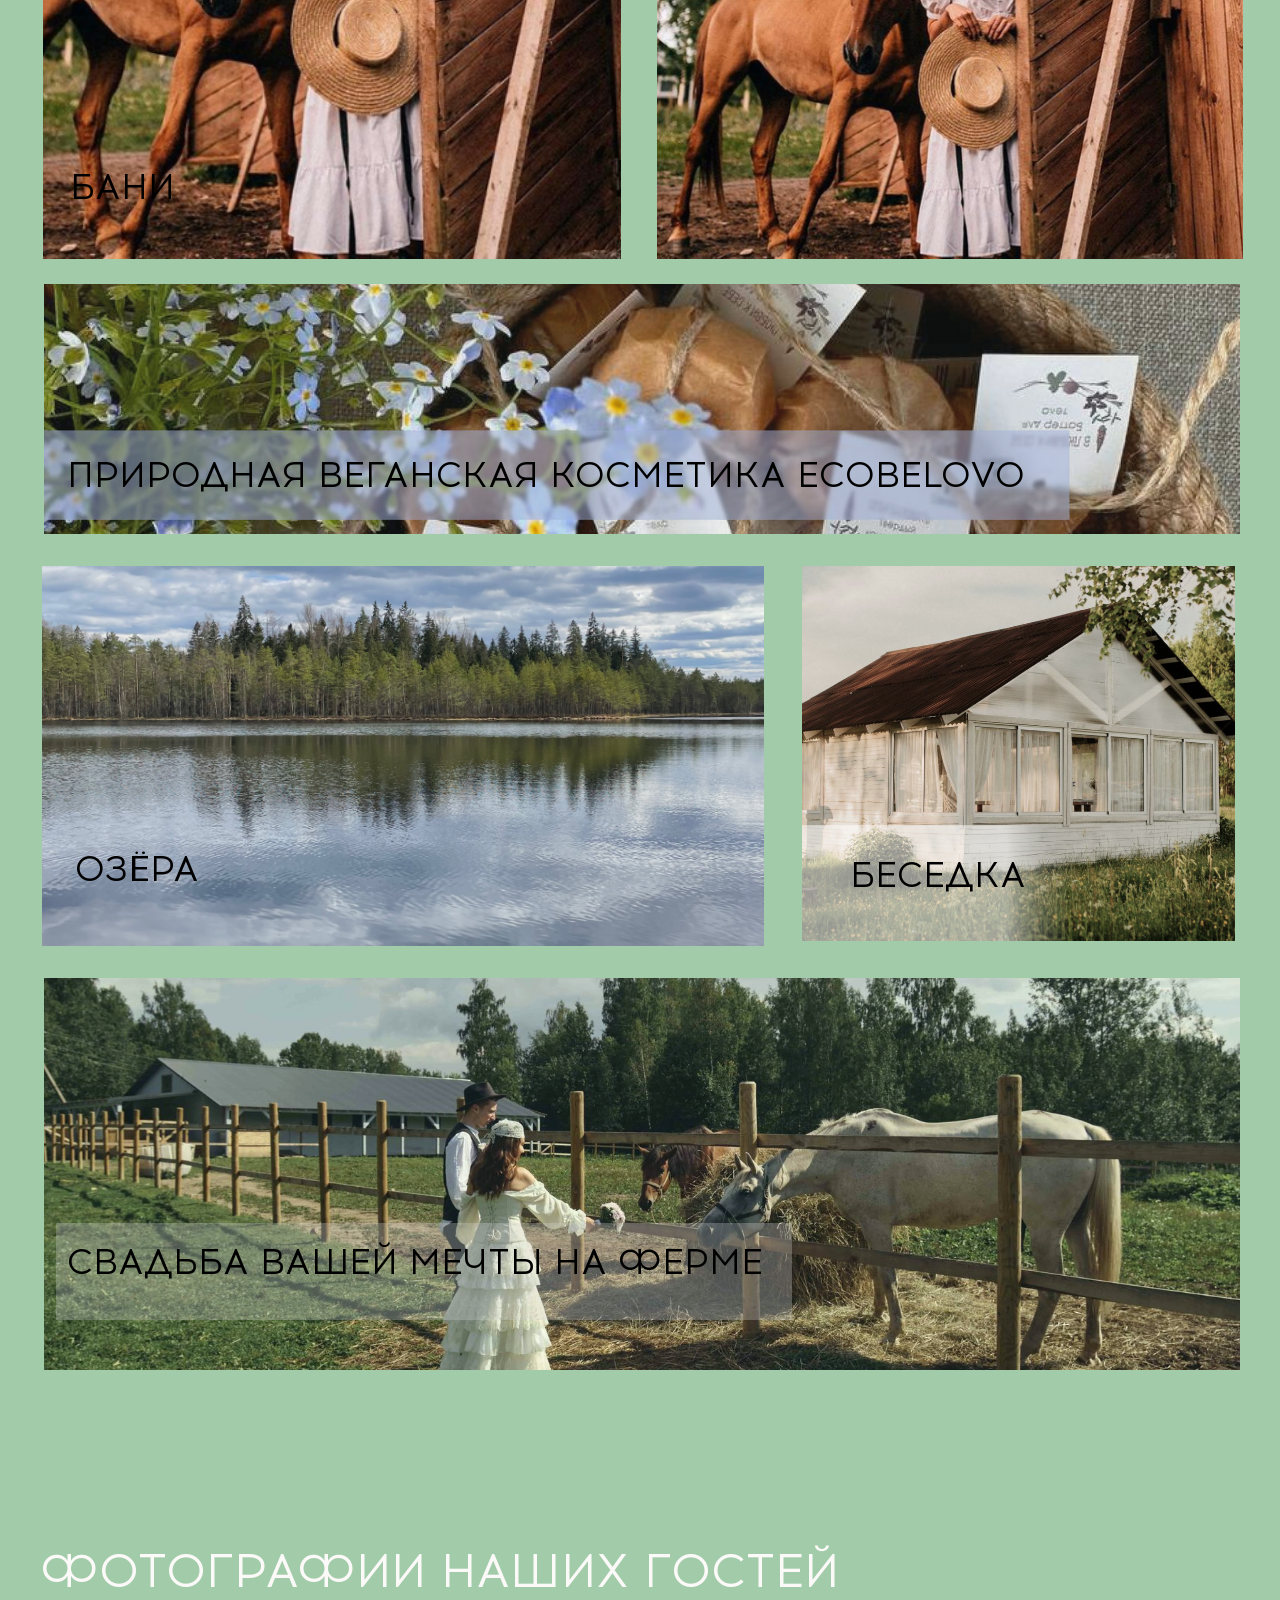
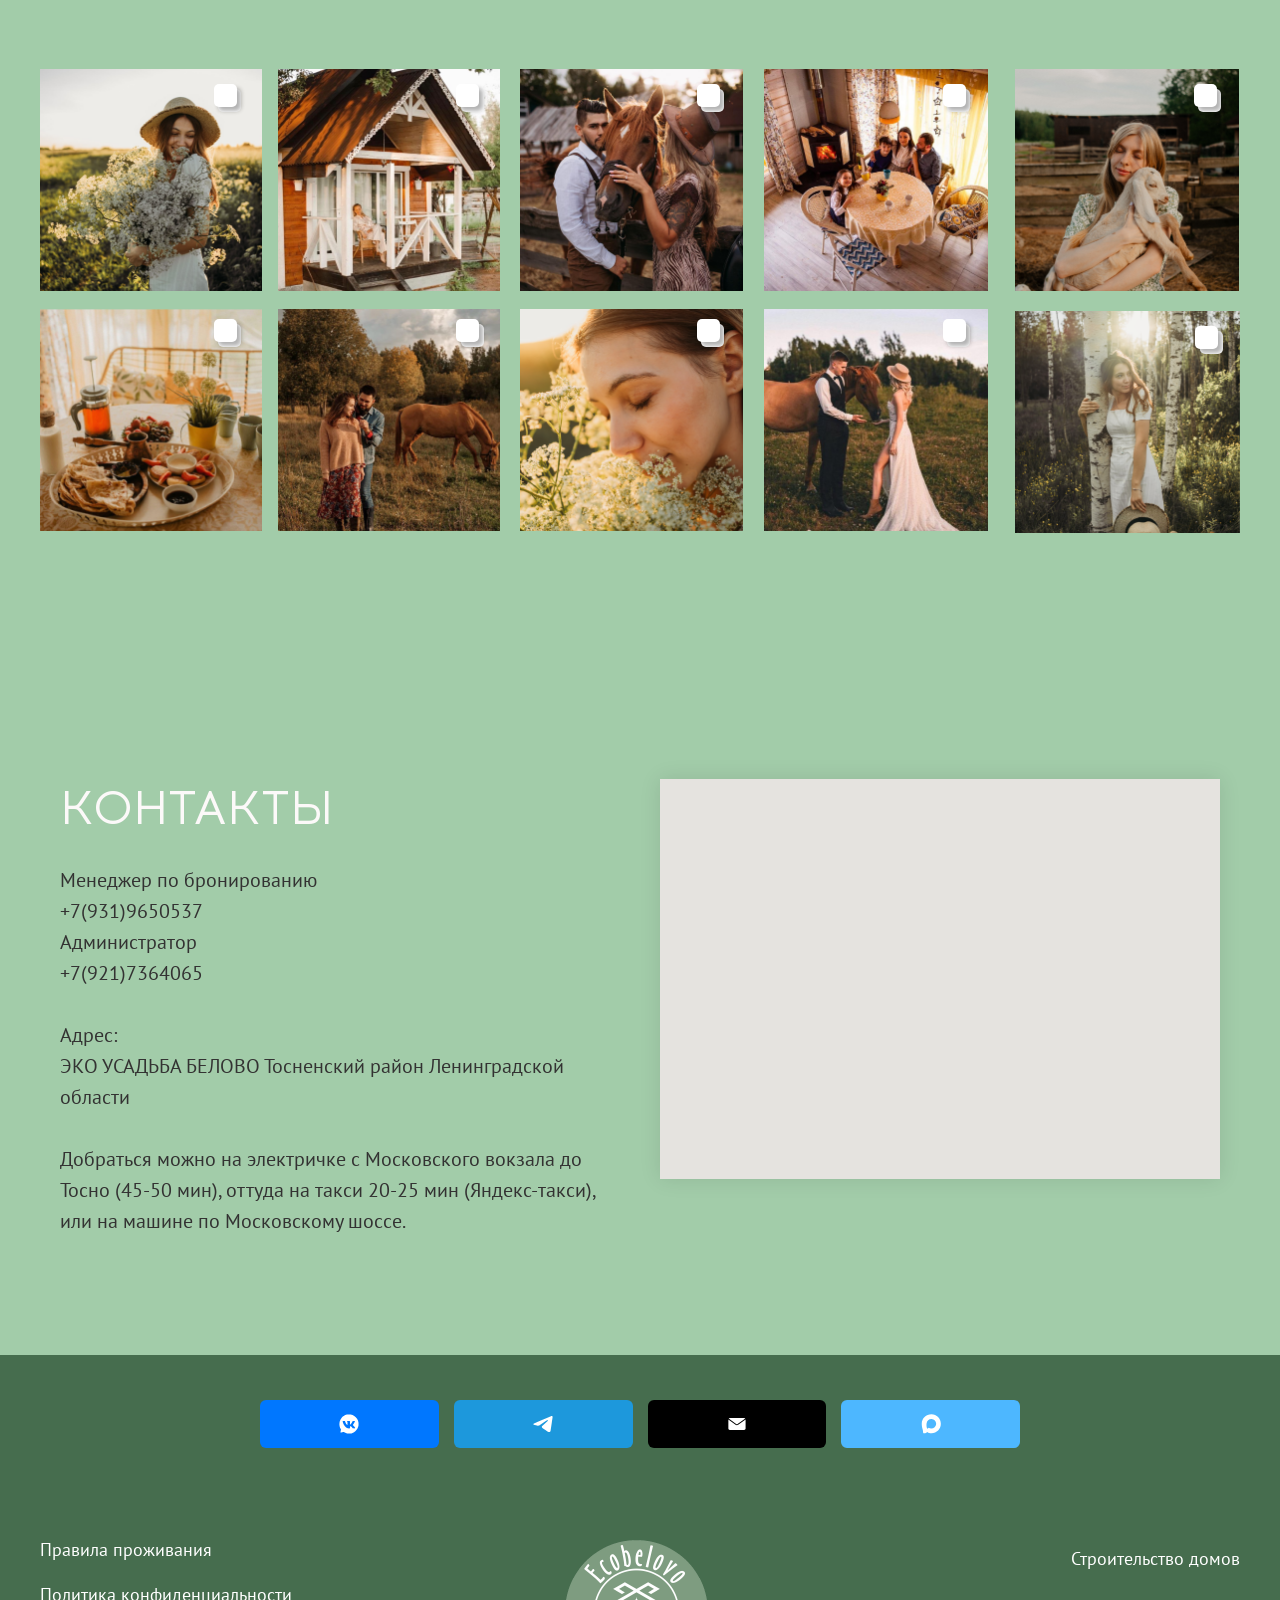
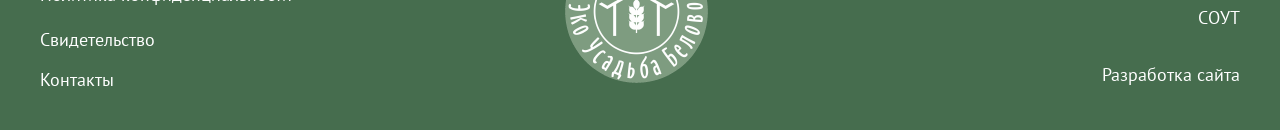
==== commit 900c9786: "Replace all old Ecobelovo logos with new logo" ====
--- a/index.html
+++ b/index.html
@@ -9,8 +9,8 @@
 n.parentNode.insertBefore(s, n);
 })(document, window);
 </script> <!-- /Pixel --><!-- nominify end --><script type="text/javascript">window.dataLayer=window.dataLayer||[];</script> <!-- VK Pixel Code --> <script type="text/javascript" data-tilda-cookie-type="advertising">setTimeout(function(){!function(){var t=document.createElement("script");t.type="text/javascript",t.async=!0,t.src="https://vk.com/js/api/openapi.js?161",t.onload=function(){VK.Retargeting.Init("VK-RTRG-1311908-bwXnf"),VK.Retargeting.Hit()},document.head.appendChild(t)}();},2000);</script> <!-- End VK Pixel Code --> <script type="text/javascript">(function() {if((/bot|google|yandex|baidu|bing|msn|duckduckbot|teoma|slurp|crawler|spider|robot|crawling|facebook/i.test(navigator.userAgent))===false&&typeof(sessionStorage)!='undefined'&&sessionStorage.getItem('visited')!=='y'&&document.visibilityState){var style=document.createElement('style');style.type='text/css';style.innerHTML='@media screen and (min-width: 980px) {.t-records {opacity: 0;}.t-records_animated {-webkit-transition: opacity ease-in-out .2s;-moz-transition: opacity ease-in-out .2s;-o-transition: opacity ease-in-out .2s;transition: opacity ease-in-out .2s;}.t-records.t-records_visible {opacity: 1;}}';document.getElementsByTagName('head')[0].appendChild(style);function t_setvisRecs(){var alr=document.querySelectorAll('.t-records');Array.prototype.forEach.call(alr,function(el) {el.classList.add("t-records_animated");});setTimeout(function() {Array.prototype.forEach.call(alr,function(el) {el.classList.add("t-records_visible");});sessionStorage.setItem("visited","y");},400);}
-document.addEventListener('DOMContentLoaded',t_setvisRecs);}})();</script></head> <body class="t-body" style="margin:0;"> <!--allrecords--> <div id="allrecords" class="t-records" data-hook="blocks-collection-content-node" data-tilda-project-id="4738149" data-tilda-page-id="23065142" data-tilda-formskey="2189b0703761966192c39e36b98c9ffb" data-tilda-lazy="yes" data-tilda-root-zone="com" data-tilda-project-headcode="yes" data-tilda-project-country="RU"> <!--header--> <header id="t-header" class="t-records" data-hook="blocks-collection-content-node" data-tilda-project-id="4738149" data-tilda-page-id="23101906" data-tilda-page-alias="header" data-tilda-formskey="2189b0703761966192c39e36b98c9ffb" data-tilda-lazy="yes" data-tilda-root-zone="com" data-tilda-project-headcode="yes" data-tilda-project-country="RU"> <div id="rec1970909601" class="r t-rec t-screenmin-980px" style=" " data-animationappear="off" data-record-type="396" data-screen-min="980px"> <!-- T396 --> <style>#rec1970909601 .t396__artboard {min-height:109px;height:10vh;background-color:#f2f2f2;}#rec1970909601 .t396__filter {min-height:109px;height:10vh;}#rec1970909601 .t396__carrier{min-height:109px;height:10vh;background-position:center center;background-attachment:scroll;background-size:cover;background-repeat:no-repeat;}@media screen and (max-width:1199px) {#rec1970909601 .t396__artboard,#rec1970909601 .t396__filter,#rec1970909601 .t396__carrier {}#rec1970909601 .t396__filter {}#rec1970909601 .t396__carrier {background-attachment:scroll;}}@media screen and (max-width:959px) {#rec1970909601 .t396__artboard,#rec1970909601 .t396__filter,#rec1970909601 .t396__carrier {}#rec1970909601 .t396__filter {}#rec1970909601 .t396__carrier {background-attachment:scroll;}}@media screen and (max-width:639px) {#rec1970909601 .t396__artboard,#rec1970909601 .t396__filter,#rec1970909601 .t396__carrier {}#rec1970909601 .t396__filter {}#rec1970909601 .t396__carrier {background-attachment:scroll;}}@media screen and (max-width:479px) {#rec1970909601 .t396__artboard,#rec1970909601 .t396__filter,#rec1970909601 .t396__carrier {}#rec1970909601 .t396__filter {}#rec1970909601 .t396__carrier {background-attachment:scroll;}}#rec1970909601 .tn-elem[data-elem-id="1635519743509"]{color:#466d4e;text-align:LEFT;z-index:3;top:calc(5vh - 54.5px + 51px);;left:calc(50% - 600px + 23px);;width:69px;height:auto;}#rec1970909601 .tn-elem[data-elem-id="1635519743509"] .tn-atom{vertical-align:middle;color:#466d4e;font-size:18px;font-family:var(--t-text-font,Arial);line-height:1.25;font-weight:400;background-position:center center;border-width:var(--t396-borderwidth,0);border-style:var(--t396-borderstyle,solid);border-color:var(--t396-bordercolor,transparent);transition:background-color var(--t396-speedhover,0s) ease-in-out,color var(--t396-speedhover,0s) ease-in-out,border-color var(--t396-speedhover,0s) ease-in-out,box-shadow var(--t396-shadowshoverspeed,0.2s) ease-in-out;--t396-shadow-text-opacity:100%;text-shadow:var(--t396-shadow-text-x,0px) var(--t396-shadow-text-y,0px) var(--t396-shadow-text-blur,0px) rgba(var(--t396-shadow-text-color),var(--t396-shadow-text-opacity,100%));}@media (min-width:1200px){#rec1970909601 .tn-elem.t396__elem--anim-hidden[data-elem-id="1635519743509"]{opacity:0;}}@media screen and (max-width:1199px){#rec1970909601 .tn-elem[data-elem-id="1635519743509"]{display:table;top:59px;;left:calc(50% - 480px + 0px);;width:69px;height:auto;}#rec1970909601 .tn-elem[data-elem-id="1635519743509"] .tn-atom{white-space:normal;font-size:16px;background-size:cover;}}@media screen and (max-width:959px){#rec1970909601 .tn-elem[data-elem-id="1635519743509"]{display:table;top:2px;;left:calc(50% - 320px + 0px);;width:63px;height:auto;}#rec1970909601 .tn-elem[data-elem-id="1635519743509"] .tn-atom{white-space:normal;background-size:cover;}}@media screen and (max-width:639px){#rec1970909601 .tn-elem[data-elem-id="1635519743509"]{display:table;width:px;height:auto;}#rec1970909601 .tn-elem[data-elem-id="1635519743509"] .tn-atom{white-space:normal;background-size:cover;}}@media screen and (max-width:479px){#rec1970909601 .tn-elem[data-elem-id="1635519743509"]{display:table;width:px;height:auto;}#rec1970909601 .tn-elem[data-elem-id="1635519743509"] .tn-atom{white-space:normal;background-size:cover;}}#rec1970909601 .tn-elem[data-elem-id="1635519743514"]{color:#466d4e;text-align:LEFT;z-index:3;top:calc(5vh - 54.5px + 51px);;left:calc(50% - 600px + 118px);;width:105px;height:auto;}#rec1970909601 .tn-elem[data-elem-id="1635519743514"] .tn-atom{vertical-align:middle;color:#466d4e;font-size:18px;font-family:var(--t-text-font,Arial);line-height:1.25;font-weight:400;background-position:center center;border-width:var(--t396-borderwidth,0);border-style:var(--t396-borderstyle,solid);border-color:var(--t396-bordercolor,transparent);transition:background-color var(--t396-speedhover,0s) ease-in-out,color var(--t396-speedhover,0s) ease-in-out,border-color var(--t396-speedhover,0s) ease-in-out,box-shadow var(--t396-shadowshoverspeed,0.2s) ease-in-out;--t396-shadow-text-opacity:100%;text-shadow:var(--t396-shadow-text-x,0px) var(--t396-shadow-text-y,0px) var(--t396-shadow-text-blur,0px) rgba(var(--t396-shadow-text-color),var(--t396-shadow-text-opacity,100%));}@media (min-width:1200px){#rec1970909601 .tn-elem.t396__elem--anim-hidden[data-elem-id="1635519743514"]{opacity:0;}}@media screen and (max-width:1199px){#rec1970909601 .tn-elem[data-elem-id="1635519743514"]{display:table;top:59px;;left:calc(50% - 480px + 72px);;width:102px;height:auto;}#rec1970909601 .tn-elem[data-elem-id="1635519743514"] .tn-atom{white-space:normal;font-size:16px;background-size:cover;}}@media screen and (max-width:959px){#rec1970909601 .tn-elem[data-elem-id="1635519743514"]{display:table;top:51px;;left:calc(50% - 320px + 0px);;width:93px;height:auto;}#rec1970909601 .tn-elem[data-elem-id="1635519743514"] .tn-atom{white-space:normal;background-size:cover;}}@media screen and (max-width:639px){#rec1970909601 .tn-elem[data-elem-id="1635519743514"]{display:table;width:px;height:auto;}#rec1970909601 .tn-elem[data-elem-id="1635519743514"] .tn-atom{white-space:normal;background-size:cover;}}@media screen and (max-width:479px){#rec1970909601 .tn-elem[data-elem-id="1635519743514"]{display:table;width:px;height:auto;}#rec1970909601 .tn-elem[data-elem-id="1635519743514"] .tn-atom{white-space:normal;background-size:cover;}}#rec1970909601 .tn-elem[data-elem-id="1635519743518"]{color:#466d4e;text-align:LEFT;z-index:3;top:calc(5vh - 54.5px + 51px);;left:calc(50% - 600px + 248px);;width:61px;height:auto;}#rec1970909601 .tn-elem[data-elem-id="1635519743518"] .tn-atom{vertical-align:middle;color:#466d4e;font-size:18px;font-family:var(--t-text-font,Arial);line-height:1.25;font-weight:400;background-position:center center;border-width:var(--t396-borderwidth,0);border-style:var(--t396-borderstyle,solid);border-color:var(--t396-bordercolor,transparent);transition:background-color var(--t396-speedhover,0s) ease-in-out,color var(--t396-speedhover,0s) ease-in-out,border-color var(--t396-speedhover,0s) ease-in-out,box-shadow var(--t396-shadowshoverspeed,0.2s) ease-in-out;--t396-shadow-text-opacity:100%;text-shadow:var(--t396-shadow-text-x,0px) var(--t396-shadow-text-y,0px) var(--t396-shadow-text-blur,0px) rgba(var(--t396-shadow-text-color),var(--t396-shadow-text-opacity,100%));}@media (min-width:1200px){#rec1970909601 .tn-elem.t396__elem--anim-hidden[data-elem-id="1635519743518"]{opacity:0;}}@media screen and (max-width:1199px){#rec1970909601 .tn-elem[data-elem-id="1635519743518"]{display:table;top:59px;;left:calc(50% - 480px + 177px);;width:59px;height:auto;}#rec1970909601 .tn-elem[data-elem-id="1635519743518"] .tn-atom{white-space:normal;font-size:16px;background-size:cover;}}@media screen and (max-width:959px){#rec1970909601 .tn-elem[data-elem-id="1635519743518"]{display:table;top:2px;;left:calc(50% - 320px + 131px);;width:54px;height:auto;}#rec1970909601 .tn-elem[data-elem-id="1635519743518"] .tn-atom{white-space:normal;background-size:cover;}}@media screen and (max-width:639px){#rec1970909601 .tn-elem[data-elem-id="1635519743518"]{display:table;width:px;height:auto;}#rec1970909601 .tn-elem[data-elem-id="1635519743518"] .tn-atom{white-space:normal;background-size:cover;}}@media screen and (max-width:479px){#rec1970909601 .tn-elem[data-elem-id="1635519743518"]{display:table;width:px;height:auto;}#rec1970909601 .tn-elem[data-elem-id="1635519743518"] .tn-atom{white-space:normal;background-size:cover;}}#rec1970909601 .tn-elem[data-elem-id="1635519743520"]{color:#466d4e;text-align:LEFT;z-index:3;top:calc(5vh - 54.5px + 51px);;left:calc(50% - 600px + 334px);;width:73px;height:auto;}#rec1970909601 .tn-elem[data-elem-id="1635519743520"] .tn-atom{vertical-align:middle;color:#466d4e;font-size:18px;font-family:var(--t-text-font,Arial);line-height:1.25;font-weight:400;background-position:center center;border-width:var(--t396-borderwidth,0);border-style:var(--t396-borderstyle,solid);border-color:var(--t396-bordercolor,transparent);transition:background-color var(--t396-speedhover,0s) ease-in-out,color var(--t396-speedhover,0s) ease-in-out,border-color var(--t396-speedhover,0s) ease-in-out,box-shadow var(--t396-shadowshoverspeed,0.2s) ease-in-out;--t396-shadow-text-opacity:100%;text-shadow:var(--t396-shadow-text-x,0px) var(--t396-shadow-text-y,0px) var(--t396-shadow-text-blur,0px) rgba(var(--t396-shadow-text-color),var(--t396-shadow-text-opacity,100%));}@media (min-width:1200px){#rec1970909601 .tn-elem.t396__elem--anim-hidden[data-elem-id="1635519743520"]{opacity:0;}}@media screen and (max-width:1199px){#rec1970909601 .tn-elem[data-elem-id="1635519743520"]{display:table;top:59px;;left:calc(50% - 480px + 239px);;width:70px;height:auto;}#rec1970909601 .tn-elem[data-elem-id="1635519743520"] .tn-atom{white-space:normal;font-size:16px;background-size:cover;}}@media screen and (max-width:959px){#rec1970909601 .tn-elem[data-elem-id="1635519743520"]{display:table;top:52px;;left:calc(50% - 320px + 131px);;width:63px;height:auto;}#rec1970909601 .tn-elem[data-elem-id="1635519743520"] .tn-atom{white-space:normal;background-size:cover;}}@media screen and (max-width:639px){#rec1970909601 .tn-elem[data-elem-id="1635519743520"]{display:table;width:px;height:auto;}#rec1970909601 .tn-elem[data-elem-id="1635519743520"] .tn-atom{white-space:normal;background-size:cover;}}@media screen and (max-width:479px){#rec1970909601 .tn-elem[data-elem-id="1635519743520"]{display:table;width:px;height:auto;}#rec1970909601 .tn-elem[data-elem-id="1635519743520"] .tn-atom{white-space:normal;background-size:cover;}}#rec1970909601 .tn-elem[data-elem-id="1635519743523"]{color:#466d4e;text-align:LEFT;z-index:3;top:calc(5vh - 54.5px + 50px);;left:calc(50% - 600px + 781px);;width:135px;height:auto;}#rec1970909601 .tn-elem[data-elem-id="1635519743523"] .tn-atom{vertical-align:middle;color:#466d4e;font-size:18px;font-family:var(--t-text-font,Arial);line-height:1.25;font-weight:400;background-position:center center;border-width:var(--t396-borderwidth,0);border-style:var(--t396-borderstyle,solid);border-color:var(--t396-bordercolor,transparent);transition:background-color var(--t396-speedhover,0s) ease-in-out,color var(--t396-speedhover,0s) ease-in-out,border-color var(--t396-speedhover,0s) ease-in-out,box-shadow var(--t396-shadowshoverspeed,0.2s) ease-in-out;--t396-shadow-text-opacity:100%;text-shadow:var(--t396-shadow-text-x,0px) var(--t396-shadow-text-y,0px) var(--t396-shadow-text-blur,0px) rgba(var(--t396-shadow-text-color),var(--t396-shadow-text-opacity,100%));}@media (min-width:1200px){#rec1970909601 .tn-elem.t396__elem--anim-hidden[data-elem-id="1635519743523"]{opacity:0;}}@media screen and (max-width:1199px){#rec1970909601 .tn-elem[data-elem-id="1635519743523"]{display:table;top:53px;;left:calc(50% - 480px + 605px);;width:126px;height:auto;}#rec1970909601 .tn-elem[data-elem-id="1635519743523"] .tn-atom{white-space:normal;font-size:16px;background-size:cover;}}@media screen and (max-width:959px){#rec1970909601 .tn-elem[data-elem-id="1635519743523"]{display:table;top:2px;;left:calc(50% - 320px + 458px);;width:163px;height:auto;}#rec1970909601 .tn-elem[data-elem-id="1635519743523"] .tn-atom{white-space:normal;background-size:cover;}}@media screen and (max-width:639px){#rec1970909601 .tn-elem[data-elem-id="1635519743523"]{display:table;width:px;height:auto;}#rec1970909601 .tn-elem[data-elem-id="1635519743523"] .tn-atom{white-space:normal;background-size:cover;}}@media screen and (max-width:479px){#rec1970909601 .tn-elem[data-elem-id="1635519743523"]{display:table;width:px;height:auto;}#rec1970909601 .tn-elem[data-elem-id="1635519743523"] .tn-atom{white-space:normal;background-size:cover;}}#rec1970909601 .tn-elem[data-elem-id="1635519743527"]{color:#466d4e;text-align:LEFT;z-index:3;top:calc(5vh - 54.5px + 50px);;left:calc(50% - 600px + 936px);;width:155px;height:auto;}#rec1970909601 .tn-elem[data-elem-id="1635519743527"] .tn-atom{vertical-align:middle;color:#466d4e;font-size:18px;font-family:var(--t-text-font,Arial);line-height:1.25;font-weight:400;background-position:center center;border-width:var(--t396-borderwidth,0);border-style:var(--t396-borderstyle,solid);border-color:var(--t396-bordercolor,transparent);transition:background-color var(--t396-speedhover,0s) ease-in-out,color var(--t396-speedhover,0s) ease-in-out,border-color var(--t396-speedhover,0s) ease-in-out,box-shadow var(--t396-shadowshoverspeed,0.2s) ease-in-out;--t396-shadow-text-opacity:100%;text-shadow:var(--t396-shadow-text-x,0px) var(--t396-shadow-text-y,0px) var(--t396-shadow-text-blur,0px) rgba(var(--t396-shadow-text-color),var(--t396-shadow-text-opacity,100%));}@media (min-width:1200px){#rec1970909601 .tn-elem.t396__elem--anim-hidden[data-elem-id="1635519743527"]{opacity:0;}}@media screen and (max-width:1199px){#rec1970909601 .tn-elem[data-elem-id="1635519743527"]{display:table;top:53px;;left:calc(50% - 480px + 731px);;width:139px;height:auto;}#rec1970909601 .tn-elem[data-elem-id="1635519743527"] .tn-atom{white-space:normal;font-size:16px;background-size:cover;}}@media screen and (max-width:959px){#rec1970909601 .tn-elem[data-elem-id="1635519743527"]{display:table;top:43px;;left:calc(50% - 320px + 458px);;width:181px;height:auto;}#rec1970909601 .tn-elem[data-elem-id="1635519743527"] .tn-atom{white-space:normal;background-size:cover;}}@media screen and (max-width:639px){#rec1970909601 .tn-elem[data-elem-id="1635519743527"]{display:table;width:px;height:auto;}#rec1970909601 .tn-elem[data-elem-id="1635519743527"] .tn-atom{white-space:normal;background-size:cover;}}@media screen and (max-width:479px){#rec1970909601 .tn-elem[data-elem-id="1635519743527"]{display:table;width:px;height:auto;}#rec1970909601 .tn-elem[data-elem-id="1635519743527"] .tn-atom{white-space:normal;background-size:cover;}}#rec1970909601 .tn-elem[data-elem-id="1635519743530"]{color:#466d4e;text-align:LEFT;z-index:3;top:calc(5vh - 54.5px + 50px);;left:calc(50% - 600px + 1110px);;width:102px;height:auto;}#rec1970909601 .tn-elem[data-elem-id="1635519743530"] .tn-atom{vertical-align:middle;color:#466d4e;font-size:18px;font-family:var(--t-text-font,Arial);line-height:1.25;font-weight:400;background-position:center center;border-width:var(--t396-borderwidth,0);border-style:var(--t396-borderstyle,solid);border-color:var(--t396-bordercolor,transparent);transition:background-color var(--t396-speedhover,0s) ease-in-out,color var(--t396-speedhover,0s) ease-in-out,border-color var(--t396-speedhover,0s) ease-in-out,box-shadow var(--t396-shadowshoverspeed,0.2s) ease-in-out;--t396-shadow-text-opacity:100%;text-shadow:var(--t396-shadow-text-x,0px) var(--t396-shadow-text-y,0px) var(--t396-shadow-text-blur,0px) rgba(var(--t396-shadow-text-color),var(--t396-shadow-text-opacity,100%));}@media (min-width:1200px){#rec1970909601 .tn-elem.t396__elem--anim-hidden[data-elem-id="1635519743530"]{opacity:0;}}@media screen and (max-width:1199px){#rec1970909601 .tn-elem[data-elem-id="1635519743530"]{display:table;top:53px;;left:calc(50% - 480px + 870px);;width:99px;height:auto;}#rec1970909601 .tn-elem[data-elem-id="1635519743530"] .tn-atom{white-space:normal;font-size:16px;background-size:cover;}}@media screen and (max-width:959px){#rec1970909601 .tn-elem[data-elem-id="1635519743530"]{display:table;top:84px;;left:calc(50% - 320px + 458px);;width:108px;height:auto;}#rec1970909601 .tn-elem[data-elem-id="1635519743530"] .tn-atom{white-space:normal;background-size:cover;}}@media screen and (max-width:639px){#rec1970909601 .tn-elem[data-elem-id="1635519743530"]{display:table;width:px;height:auto;}#rec1970909601 .tn-elem[data-elem-id="1635519743530"] .tn-atom{white-space:normal;background-size:cover;}}@media screen and (max-width:479px){#rec1970909601 .tn-elem[data-elem-id="1635519743530"]{display:table;width:px;height:auto;}#rec1970909601 .tn-elem[data-elem-id="1635519743530"] .tn-atom{white-space:normal;background-size:cover;}}#rec1970909601 .tn-elem[data-elem-id="1635534513629"]{z-index:3;top:calc(5vh - 54.5px + -1px);;left:calc(50% - 600px + 554px);;width:91px;height:auto;}#rec1970909601 .tn-elem[data-elem-id="1635534513629"] .tn-atom{border-radius:0px 0px 0px 0px;background-position:center center;border-width:var(--t396-borderwidth,0);border-style:var(--t396-borderstyle,solid);border-color:var(--t396-bordercolor,transparent);transition:background-color var(--t396-speedhover,0s) ease-in-out,color var(--t396-speedhover,0s) ease-in-out,border-color var(--t396-speedhover,0s) ease-in-out,box-shadow var(--t396-shadowshoverspeed,0.2s) ease-in-out;}#rec1970909601 .tn-elem[data-elem-id="1635534513629"] .tn-atom__img{border-radius:0px 0px 0px 0px;object-position:center center;}@media screen and (max-width:1199px){#rec1970909601 .tn-elem[data-elem-id="1635534513629"]{display:table;top:2px;;left:calc(50% - 480px + 424px);;height:auto;}}@media screen and (max-width:959px){#rec1970909601 .tn-elem[data-elem-id="1635534513629"]{display:table;top:-6px;;left:calc(50% - 320px + 262px);;width:117px;height:auto;}}@media screen and (max-width:639px){#rec1970909601 .tn-elem[data-elem-id="1635534513629"]{display:table;height:auto;}}@media screen and (max-width:479px){#rec1970909601 .tn-elem[data-elem-id="1635534513629"]{display:table;height:auto;}}#rec1970909601 .tn-elem[data-elem-id="1719161406291"]{color:#466d4e;text-align:LEFT;z-index:3;top:calc(5vh - 54.5px + 51px);;left:calc(50% - 600px + 433px);;width:73px;height:auto;}#rec1970909601 .tn-elem[data-elem-id="1719161406291"] .tn-atom{vertical-align:middle;color:#466d4e;font-size:18px;font-family:var(--t-text-font,Arial);line-height:1.25;font-weight:400;background-position:center center;border-width:var(--t396-borderwidth,0);border-style:var(--t396-borderstyle,solid);border-color:var(--t396-bordercolor,transparent);transition:background-color var(--t396-speedhover,0s) ease-in-out,color var(--t396-speedhover,0s) ease-in-out,border-color var(--t396-speedhover,0s) ease-in-out,box-shadow var(--t396-shadowshoverspeed,0.2s) ease-in-out;--t396-shadow-text-opacity:100%;text-shadow:var(--t396-shadow-text-x,0px) var(--t396-shadow-text-y,0px) var(--t396-shadow-text-blur,0px) rgba(var(--t396-shadow-text-color),var(--t396-shadow-text-opacity,100%));}@media (min-width:1200px){#rec1970909601 .tn-elem.t396__elem--anim-hidden[data-elem-id="1719161406291"]{opacity:0;}}@media screen and (max-width:1199px){#rec1970909601 .tn-elem[data-elem-id="1719161406291"]{display:table;top:59px;;left:calc(50% - 480px + 312px);;width:70px;height:auto;}#rec1970909601 .tn-elem[data-elem-id="1719161406291"] .tn-atom{white-space:normal;font-size:16px;background-size:cover;}}@media screen and (max-width:959px){#rec1970909601 .tn-elem[data-elem-id="1719161406291"]{display:table;top:62pxpx;;left:calc(50% - 320px + 141pxpx);;width:63px;height:auto;}#rec1970909601 .tn-elem[data-elem-id="1719161406291"] .tn-atom{white-space:normal;background-size:cover;}}@media screen and (max-width:639px){#rec1970909601 .tn-elem[data-elem-id="1719161406291"]{display:table;width:px;height:auto;}#rec1970909601 .tn-elem[data-elem-id="1719161406291"] .tn-atom{white-space:normal;background-size:cover;}}@media screen and (max-width:479px){#rec1970909601 .tn-elem[data-elem-id="1719161406291"]{display:table;width:px;height:auto;}#rec1970909601 .tn-elem[data-elem-id="1719161406291"] .tn-atom{white-space:normal;background-size:cover;}}#rec1970909601 .tn-elem[data-elem-id="1728851937280"]{color:#466d4e;text-align:LEFT;z-index:3;top:calc(5vh - 54.5px + 50px);;left:calc(50% - 600px + 684px);;width:77px;height:auto;}#rec1970909601 .tn-elem[data-elem-id="1728851937280"] .tn-atom{vertical-align:middle;color:#466d4e;font-size:18px;font-family:var(--t-text-font,Arial);line-height:1.25;font-weight:400;background-position:center center;border-width:var(--t396-borderwidth,0);border-style:var(--t396-borderstyle,solid);border-color:var(--t396-bordercolor,transparent);transition:background-color var(--t396-speedhover,0s) ease-in-out,color var(--t396-speedhover,0s) ease-in-out,border-color var(--t396-speedhover,0s) ease-in-out,box-shadow var(--t396-shadowshoverspeed,0.2s) ease-in-out;--t396-shadow-text-opacity:100%;text-shadow:var(--t396-shadow-text-x,0px) var(--t396-shadow-text-y,0px) var(--t396-shadow-text-blur,0px) rgba(var(--t396-shadow-text-color),var(--t396-shadow-text-opacity,100%));}@media (min-width:1200px){#rec1970909601 .tn-elem.t396__elem--anim-hidden[data-elem-id="1728851937280"]{opacity:0;}}@media screen and (max-width:1199px){#rec1970909601 .tn-elem[data-elem-id="1728851937280"]{display:table;top:53px;;left:calc(50% - 480px + 528px);;width:65px;height:auto;}#rec1970909601 .tn-elem[data-elem-id="1728851937280"] .tn-atom{white-space:normal;font-size:16px;background-size:cover;}}@media screen and (max-width:959px){#rec1970909601 .tn-elem[data-elem-id="1728851937280"]{display:table;top:2px;;left:calc(50% - 320px + 458px);;width:163px;height:auto;}#rec1970909601 .tn-elem[data-elem-id="1728851937280"] .tn-atom{white-space:normal;background-size:cover;}}@media screen and (max-width:639px){#rec1970909601 .tn-elem[data-elem-id="1728851937280"]{display:table;width:px;height:auto;}#rec1970909601 .tn-elem[data-elem-id="1728851937280"] .tn-atom{white-space:normal;background-size:cover;}}@media screen and (max-width:479px){#rec1970909601 .tn-elem[data-elem-id="1728851937280"]{display:table;width:px;height:auto;}#rec1970909601 .tn-elem[data-elem-id="1728851937280"] .tn-atom{white-space:normal;background-size:cover;}}</style> <div class='t396'> <div class="t396__artboard" data-artboard-recid="1970909601" data-artboard-screens="320,480,640,960,1200" data-artboard-height="109" data-artboard-valign="center" data-artboard-height_vh="10" data-artboard-upscale="grid"> <div class="t396__carrier" data-artboard-recid="1970909601"></div> <div class="t396__filter" data-artboard-recid="1970909601"></div> <div class='t396__elem tn-elem tn-elem__19709096011635519743509 ' data-elem-id='1635519743509' data-elem-type='text' data-field-top-value="51" data-field-left-value="23" data-field-height-value="1" data-field-width-value="69" data-field-axisy-value="top" data-field-axisx-value="left" data-field-container-value="grid" data-field-topunits-value="px" data-field-leftunits-value="px" data-field-heightunits-value="px" data-field-widthunits-value="px" data-animate-sbs-event="hover" data-animate-sbs-opts="[{'ti':0,'mx':0,'my':0,'sx':1,'sy':1,'op':1,'ro':0,'bl':'0','ea':'','dt':0},{'ti':400,'mx':0,'my':0,'sx':1.1,'sy':1.1,'op':1,'ro':0,'bl':'0','ea':'','dt':0}]" data-field-textfit-value="autoheight" data-field-fontsize-value="18" data-field-top-res-640-value="2" data-field-left-res-640-value="0" data-field-width-res-640-value="63" data-field-top-res-960-value="59" data-field-left-res-960-value="0" data-field-width-res-960-value="69" data-field-fontsize-res-960-value="16"> <div class='tn-atom'><a href="http://ecobelovo.ru/about"style="color: inherit">О НАС</a></div> </div> <div class='t396__elem tn-elem tn-elem__19709096011635519743514 ' data-elem-id='1635519743514' data-elem-type='text' data-field-top-value="51" data-field-left-value="118" data-field-height-value="1" data-field-width-value="105" data-field-axisy-value="top" data-field-axisx-value="left" data-field-container-value="grid" data-field-topunits-value="px" data-field-leftunits-value="px" data-field-heightunits-value="px" data-field-widthunits-value="px" data-animate-sbs-event="hover" data-animate-sbs-opts="[{'ti':0,'mx':0,'my':0,'sx':1,'sy':1,'op':1,'ro':0,'bl':'0','ea':'','dt':0},{'ti':400,'mx':0,'my':0,'sx':1.1,'sy':1.1,'op':1,'ro':0,'bl':'0','ea':'','dt':0}]" data-field-textfit-value="autoheight" data-field-fontsize-value="18" data-field-top-res-640-value="51" data-field-left-res-640-value="0" data-field-width-res-640-value="93" data-field-top-res-960-value="59" data-field-left-res-960-value="72" data-field-width-res-960-value="102" data-field-fontsize-res-960-value="16"> <div class='tn-atom'><a href="http://ecobelovo.ru/#houses"style="color: inherit">ДОМИКИ</a></div> </div> <div class='t396__elem tn-elem tn-elem__19709096011635519743518 ' data-elem-id='1635519743518' data-elem-type='text' data-field-top-value="51" data-field-left-value="248" data-field-height-value="1" data-field-width-value="61" data-field-axisy-value="top" data-field-axisx-value="left" data-field-container-value="grid" data-field-topunits-value="px" data-field-leftunits-value="px" data-field-heightunits-value="px" data-field-widthunits-value="px" data-animate-sbs-event="hover" data-animate-sbs-opts="[{'ti':0,'mx':0,'my':0,'sx':1,'sy':1,'op':1,'ro':0,'bl':'0','ea':'','dt':0},{'ti':400,'mx':0,'my':0,'sx':1.1,'sy':1.1,'op':1,'ro':0,'bl':'0','ea':'','dt':0}]" data-field-textfit-value="autoheight" data-field-fontsize-value="18" data-field-top-res-640-value="2" data-field-left-res-640-value="131" data-field-width-res-640-value="54" data-field-top-res-960-value="59" data-field-left-res-960-value="177" data-field-width-res-960-value="59" data-field-fontsize-res-960-value="16"> <div class='tn-atom'><a href="http://ecobelovo.ru/bath"style="color: inherit">БАНЯ</a></div> </div> <div class='t396__elem tn-elem tn-elem__19709096011635519743520 ' data-elem-id='1635519743520' data-elem-type='text' data-field-top-value="51" data-field-left-value="334" data-field-height-value="1" data-field-width-value="73" data-field-axisy-value="top" data-field-axisx-value="left" data-field-container-value="grid" data-field-topunits-value="px" data-field-leftunits-value="px" data-field-heightunits-value="px" data-field-widthunits-value="px" data-animate-sbs-event="hover" data-animate-sbs-opts="[{'ti':0,'mx':0,'my':0,'sx':1,'sy':1,'op':1,'ro':0,'bl':'0','ea':'','dt':0},{'ti':400,'mx':0,'my':0,'sx':1.1,'sy':1.1,'op':1,'ro':0,'bl':'0','ea':'','dt':0}]" data-field-textfit-value="autoheight" data-field-fontsize-value="18" data-field-top-res-640-value="52" data-field-left-res-640-value="131" data-field-width-res-640-value="63" data-field-top-res-960-value="59" data-field-left-res-960-value="239" data-field-width-res-960-value="70" data-field-fontsize-res-960-value="16"> <div class='tn-atom'><a href="http://ecobelovo.ru/lakes"style="color: inherit">ОЗЕРА</a></div> </div> <div class='t396__elem tn-elem tn-elem__19709096011635519743523 ' data-elem-id='1635519743523' data-elem-type='text' data-field-top-value="50" data-field-left-value="781" data-field-height-value="23" data-field-width-value="135" data-field-axisy-value="top" data-field-axisx-value="left" data-field-container-value="grid" data-field-topunits-value="px" data-field-leftunits-value="px" data-field-heightunits-value="px" data-field-widthunits-value="px" data-animate-sbs-event="hover" data-animate-sbs-opts="[{'ti':0,'mx':0,'my':0,'sx':1,'sy':1,'op':1,'ro':0,'bl':'0','ea':'','dt':0},{'ti':400,'mx':0,'my':0,'sx':1.1,'sy':1.1,'op':1,'ro':0,'bl':'0','ea':'','dt':0}]" data-field-textfit-value="autoheight" data-field-fontsize-value="18" data-field-top-res-640-value="2" data-field-left-res-640-value="458" data-field-width-res-640-value="163" data-field-top-res-960-value="53" data-field-left-res-960-value="605" data-field-width-res-960-value="126" data-field-fontsize-res-960-value="16"> <div class='tn-atom'><a href="http://ecobelovo.ru/horses"style="color: inherit">ВЕРХОВАЯ ЕЗДА</a></div> </div> <div class='t396__elem tn-elem tn-elem__19709096011635519743527 ' data-elem-id='1635519743527' data-elem-type='text' data-field-top-value="50" data-field-left-value="936" data-field-height-value="23" data-field-width-value="155" data-field-axisy-value="top" data-field-axisx-value="left" data-field-container-value="grid" data-field-topunits-value="px" data-field-leftunits-value="px" data-field-heightunits-value="px" data-field-widthunits-value="px" data-animate-sbs-event="hover" data-animate-sbs-opts="[{'ti':0,'mx':0,'my':0,'sx':1,'sy':1,'op':1,'ro':0,'bl':'0','ea':'','dt':0},{'ti':400,'mx':0,'my':0,'sx':1.1,'sy':1.1,'op':1,'ro':0,'bl':'0','ea':'','dt':0}]" data-field-textfit-value="autoheight" data-field-fontsize-value="18" data-field-top-res-640-value="43" data-field-left-res-640-value="458" data-field-width-res-640-value="181" data-field-top-res-960-value="53" data-field-left-res-960-value="731" data-field-width-res-960-value="139" data-field-fontsize-res-960-value="16"> <div class='tn-atom'><a href="http://ecobelovo.ru/restorant"style="color: inherit">РЕСТОРАН ВЛюбви</a></div> </div> <div class='t396__elem tn-elem tn-elem__19709096011635519743530 ' data-elem-id='1635519743530' data-elem-type='text' data-field-top-value="50" data-field-left-value="1110" data-field-height-value="23" data-field-width-value="102" data-field-axisy-value="top" data-field-axisx-value="left" data-field-container-value="grid" data-field-topunits-value="px" data-field-leftunits-value="px" data-field-heightunits-value="px" data-field-widthunits-value="px" data-animate-sbs-event="hover" data-animate-sbs-opts="[{'ti':0,'mx':0,'my':0,'sx':1,'sy':1,'op':1,'ro':0,'bl':'0','ea':'','dt':0},{'ti':400,'mx':0,'my':0,'sx':1.1,'sy':1.1,'op':1,'ro':0,'bl':'0','ea':'','dt':0}]" data-field-textfit-value="autoheight" data-field-fontsize-value="18" data-field-top-res-640-value="84" data-field-left-res-640-value="458" data-field-width-res-640-value="108" data-field-top-res-960-value="53" data-field-left-res-960-value="870" data-field-width-res-960-value="99" data-field-fontsize-res-960-value="16"> <div class='tn-atom'><a href="http://ecobelovo.ru/#contacts"style="color: inherit">КОНТАКТЫ</a></div> </div> <div class='t396__elem tn-elem tn-elem__19709096011635534513629' data-elem-id='1635534513629' data-elem-type='image' data-field-top-value="-1" data-field-left-value="554" data-field-height-value="91" data-field-width-value="91" data-field-axisy-value="top" data-field-axisx-value="left" data-field-container-value="grid" data-field-topunits-value="px" data-field-leftunits-value="px" data-field-heightunits-value="px" data-field-widthunits-value="px" data-field-filewidth-value="1064" data-field-fileheight-value="1064" data-field-heightmode-value="hug" data-field-top-res-640-value="-6" data-field-left-res-640-value="262" data-field-width-res-640-value="117" data-field-top-res-960-value="2" data-field-left-res-960-value="424"> <a class='tn-atom' href="http://ecobelovo.ru"> <img class='tn-atom__img t-img' data-original='images/Ecobelovo_06.png'
-src="images/Ecobelovo_06.png"
+document.addEventListener('DOMContentLoaded',t_setvisRecs);}})();</script></head> <body class="t-body" style="margin:0;"> <!--allrecords--> <div id="allrecords" class="t-records" data-hook="blocks-collection-content-node" data-tilda-project-id="4738149" data-tilda-page-id="23065142" data-tilda-formskey="2189b0703761966192c39e36b98c9ffb" data-tilda-lazy="yes" data-tilda-root-zone="com" data-tilda-project-headcode="yes" data-tilda-project-country="RU"> <!--header--> <header id="t-header" class="t-records" data-hook="blocks-collection-content-node" data-tilda-project-id="4738149" data-tilda-page-id="23101906" data-tilda-page-alias="header" data-tilda-formskey="2189b0703761966192c39e36b98c9ffb" data-tilda-lazy="yes" data-tilda-root-zone="com" data-tilda-project-headcode="yes" data-tilda-project-country="RU"> <div id="rec1970909601" class="r t-rec t-screenmin-980px" style=" " data-animationappear="off" data-record-type="396" data-screen-min="980px"> <!-- T396 --> <style>#rec1970909601 .t396__artboard {min-height:109px;height:10vh;background-color:#f2f2f2;}#rec1970909601 .t396__filter {min-height:109px;height:10vh;}#rec1970909601 .t396__carrier{min-height:109px;height:10vh;background-position:center center;background-attachment:scroll;background-size:cover;background-repeat:no-repeat;}@media screen and (max-width:1199px) {#rec1970909601 .t396__artboard,#rec1970909601 .t396__filter,#rec1970909601 .t396__carrier {}#rec1970909601 .t396__filter {}#rec1970909601 .t396__carrier {background-attachment:scroll;}}@media screen and (max-width:959px) {#rec1970909601 .t396__artboard,#rec1970909601 .t396__filter,#rec1970909601 .t396__carrier {}#rec1970909601 .t396__filter {}#rec1970909601 .t396__carrier {background-attachment:scroll;}}@media screen and (max-width:639px) {#rec1970909601 .t396__artboard,#rec1970909601 .t396__filter,#rec1970909601 .t396__carrier {}#rec1970909601 .t396__filter {}#rec1970909601 .t396__carrier {background-attachment:scroll;}}@media screen and (max-width:479px) {#rec1970909601 .t396__artboard,#rec1970909601 .t396__filter,#rec1970909601 .t396__carrier {}#rec1970909601 .t396__filter {}#rec1970909601 .t396__carrier {background-attachment:scroll;}}#rec1970909601 .tn-elem[data-elem-id="1635519743509"]{color:#466d4e;text-align:LEFT;z-index:3;top:calc(5vh - 54.5px + 51px);;left:calc(50% - 600px + 23px);;width:69px;height:auto;}#rec1970909601 .tn-elem[data-elem-id="1635519743509"] .tn-atom{vertical-align:middle;color:#466d4e;font-size:18px;font-family:var(--t-text-font,Arial);line-height:1.25;font-weight:400;background-position:center center;border-width:var(--t396-borderwidth,0);border-style:var(--t396-borderstyle,solid);border-color:var(--t396-bordercolor,transparent);transition:background-color var(--t396-speedhover,0s) ease-in-out,color var(--t396-speedhover,0s) ease-in-out,border-color var(--t396-speedhover,0s) ease-in-out,box-shadow var(--t396-shadowshoverspeed,0.2s) ease-in-out;--t396-shadow-text-opacity:100%;text-shadow:var(--t396-shadow-text-x,0px) var(--t396-shadow-text-y,0px) var(--t396-shadow-text-blur,0px) rgba(var(--t396-shadow-text-color),var(--t396-shadow-text-opacity,100%));}@media (min-width:1200px){#rec1970909601 .tn-elem.t396__elem--anim-hidden[data-elem-id="1635519743509"]{opacity:0;}}@media screen and (max-width:1199px){#rec1970909601 .tn-elem[data-elem-id="1635519743509"]{display:table;top:59px;;left:calc(50% - 480px + 0px);;width:69px;height:auto;}#rec1970909601 .tn-elem[data-elem-id="1635519743509"] .tn-atom{white-space:normal;font-size:16px;background-size:cover;}}@media screen and (max-width:959px){#rec1970909601 .tn-elem[data-elem-id="1635519743509"]{display:table;top:2px;;left:calc(50% - 320px + 0px);;width:63px;height:auto;}#rec1970909601 .tn-elem[data-elem-id="1635519743509"] .tn-atom{white-space:normal;background-size:cover;}}@media screen and (max-width:639px){#rec1970909601 .tn-elem[data-elem-id="1635519743509"]{display:table;width:px;height:auto;}#rec1970909601 .tn-elem[data-elem-id="1635519743509"] .tn-atom{white-space:normal;background-size:cover;}}@media screen and (max-width:479px){#rec1970909601 .tn-elem[data-elem-id="1635519743509"]{display:table;width:px;height:auto;}#rec1970909601 .tn-elem[data-elem-id="1635519743509"] .tn-atom{white-space:normal;background-size:cover;}}#rec1970909601 .tn-elem[data-elem-id="1635519743514"]{color:#466d4e;text-align:LEFT;z-index:3;top:calc(5vh - 54.5px + 51px);;left:calc(50% - 600px + 118px);;width:105px;height:auto;}#rec1970909601 .tn-elem[data-elem-id="1635519743514"] .tn-atom{vertical-align:middle;color:#466d4e;font-size:18px;font-family:var(--t-text-font,Arial);line-height:1.25;font-weight:400;background-position:center center;border-width:var(--t396-borderwidth,0);border-style:var(--t396-borderstyle,solid);border-color:var(--t396-bordercolor,transparent);transition:background-color var(--t396-speedhover,0s) ease-in-out,color var(--t396-speedhover,0s) ease-in-out,border-color var(--t396-speedhover,0s) ease-in-out,box-shadow var(--t396-shadowshoverspeed,0.2s) ease-in-out;--t396-shadow-text-opacity:100%;text-shadow:var(--t396-shadow-text-x,0px) var(--t396-shadow-text-y,0px) var(--t396-shadow-text-blur,0px) rgba(var(--t396-shadow-text-color),var(--t396-shadow-text-opacity,100%));}@media (min-width:1200px){#rec1970909601 .tn-elem.t396__elem--anim-hidden[data-elem-id="1635519743514"]{opacity:0;}}@media screen and (max-width:1199px){#rec1970909601 .tn-elem[data-elem-id="1635519743514"]{display:table;top:59px;;left:calc(50% - 480px + 72px);;width:102px;height:auto;}#rec1970909601 .tn-elem[data-elem-id="1635519743514"] .tn-atom{white-space:normal;font-size:16px;background-size:cover;}}@media screen and (max-width:959px){#rec1970909601 .tn-elem[data-elem-id="1635519743514"]{display:table;top:51px;;left:calc(50% - 320px + 0px);;width:93px;height:auto;}#rec1970909601 .tn-elem[data-elem-id="1635519743514"] .tn-atom{white-space:normal;background-size:cover;}}@media screen and (max-width:639px){#rec1970909601 .tn-elem[data-elem-id="1635519743514"]{display:table;width:px;height:auto;}#rec1970909601 .tn-elem[data-elem-id="1635519743514"] .tn-atom{white-space:normal;background-size:cover;}}@media screen and (max-width:479px){#rec1970909601 .tn-elem[data-elem-id="1635519743514"]{display:table;width:px;height:auto;}#rec1970909601 .tn-elem[data-elem-id="1635519743514"] .tn-atom{white-space:normal;background-size:cover;}}#rec1970909601 .tn-elem[data-elem-id="1635519743518"]{color:#466d4e;text-align:LEFT;z-index:3;top:calc(5vh - 54.5px + 51px);;left:calc(50% - 600px + 248px);;width:61px;height:auto;}#rec1970909601 .tn-elem[data-elem-id="1635519743518"] .tn-atom{vertical-align:middle;color:#466d4e;font-size:18px;font-family:var(--t-text-font,Arial);line-height:1.25;font-weight:400;background-position:center center;border-width:var(--t396-borderwidth,0);border-style:var(--t396-borderstyle,solid);border-color:var(--t396-bordercolor,transparent);transition:background-color var(--t396-speedhover,0s) ease-in-out,color var(--t396-speedhover,0s) ease-in-out,border-color var(--t396-speedhover,0s) ease-in-out,box-shadow var(--t396-shadowshoverspeed,0.2s) ease-in-out;--t396-shadow-text-opacity:100%;text-shadow:var(--t396-shadow-text-x,0px) var(--t396-shadow-text-y,0px) var(--t396-shadow-text-blur,0px) rgba(var(--t396-shadow-text-color),var(--t396-shadow-text-opacity,100%));}@media (min-width:1200px){#rec1970909601 .tn-elem.t396__elem--anim-hidden[data-elem-id="1635519743518"]{opacity:0;}}@media screen and (max-width:1199px){#rec1970909601 .tn-elem[data-elem-id="1635519743518"]{display:table;top:59px;;left:calc(50% - 480px + 177px);;width:59px;height:auto;}#rec1970909601 .tn-elem[data-elem-id="1635519743518"] .tn-atom{white-space:normal;font-size:16px;background-size:cover;}}@media screen and (max-width:959px){#rec1970909601 .tn-elem[data-elem-id="1635519743518"]{display:table;top:2px;;left:calc(50% - 320px + 131px);;width:54px;height:auto;}#rec1970909601 .tn-elem[data-elem-id="1635519743518"] .tn-atom{white-space:normal;background-size:cover;}}@media screen and (max-width:639px){#rec1970909601 .tn-elem[data-elem-id="1635519743518"]{display:table;width:px;height:auto;}#rec1970909601 .tn-elem[data-elem-id="1635519743518"] .tn-atom{white-space:normal;background-size:cover;}}@media screen and (max-width:479px){#rec1970909601 .tn-elem[data-elem-id="1635519743518"]{display:table;width:px;height:auto;}#rec1970909601 .tn-elem[data-elem-id="1635519743518"] .tn-atom{white-space:normal;background-size:cover;}}#rec1970909601 .tn-elem[data-elem-id="1635519743520"]{color:#466d4e;text-align:LEFT;z-index:3;top:calc(5vh - 54.5px + 51px);;left:calc(50% - 600px + 334px);;width:73px;height:auto;}#rec1970909601 .tn-elem[data-elem-id="1635519743520"] .tn-atom{vertical-align:middle;color:#466d4e;font-size:18px;font-family:var(--t-text-font,Arial);line-height:1.25;font-weight:400;background-position:center center;border-width:var(--t396-borderwidth,0);border-style:var(--t396-borderstyle,solid);border-color:var(--t396-bordercolor,transparent);transition:background-color var(--t396-speedhover,0s) ease-in-out,color var(--t396-speedhover,0s) ease-in-out,border-color var(--t396-speedhover,0s) ease-in-out,box-shadow var(--t396-shadowshoverspeed,0.2s) ease-in-out;--t396-shadow-text-opacity:100%;text-shadow:var(--t396-shadow-text-x,0px) var(--t396-shadow-text-y,0px) var(--t396-shadow-text-blur,0px) rgba(var(--t396-shadow-text-color),var(--t396-shadow-text-opacity,100%));}@media (min-width:1200px){#rec1970909601 .tn-elem.t396__elem--anim-hidden[data-elem-id="1635519743520"]{opacity:0;}}@media screen and (max-width:1199px){#rec1970909601 .tn-elem[data-elem-id="1635519743520"]{display:table;top:59px;;left:calc(50% - 480px + 239px);;width:70px;height:auto;}#rec1970909601 .tn-elem[data-elem-id="1635519743520"] .tn-atom{white-space:normal;font-size:16px;background-size:cover;}}@media screen and (max-width:959px){#rec1970909601 .tn-elem[data-elem-id="1635519743520"]{display:table;top:52px;;left:calc(50% - 320px + 131px);;width:63px;height:auto;}#rec1970909601 .tn-elem[data-elem-id="1635519743520"] .tn-atom{white-space:normal;background-size:cover;}}@media screen and (max-width:639px){#rec1970909601 .tn-elem[data-elem-id="1635519743520"]{display:table;width:px;height:auto;}#rec1970909601 .tn-elem[data-elem-id="1635519743520"] .tn-atom{white-space:normal;background-size:cover;}}@media screen and (max-width:479px){#rec1970909601 .tn-elem[data-elem-id="1635519743520"]{display:table;width:px;height:auto;}#rec1970909601 .tn-elem[data-elem-id="1635519743520"] .tn-atom{white-space:normal;background-size:cover;}}#rec1970909601 .tn-elem[data-elem-id="1635519743523"]{color:#466d4e;text-align:LEFT;z-index:3;top:calc(5vh - 54.5px + 50px);;left:calc(50% - 600px + 781px);;width:135px;height:auto;}#rec1970909601 .tn-elem[data-elem-id="1635519743523"] .tn-atom{vertical-align:middle;color:#466d4e;font-size:18px;font-family:var(--t-text-font,Arial);line-height:1.25;font-weight:400;background-position:center center;border-width:var(--t396-borderwidth,0);border-style:var(--t396-borderstyle,solid);border-color:var(--t396-bordercolor,transparent);transition:background-color var(--t396-speedhover,0s) ease-in-out,color var(--t396-speedhover,0s) ease-in-out,border-color var(--t396-speedhover,0s) ease-in-out,box-shadow var(--t396-shadowshoverspeed,0.2s) ease-in-out;--t396-shadow-text-opacity:100%;text-shadow:var(--t396-shadow-text-x,0px) var(--t396-shadow-text-y,0px) var(--t396-shadow-text-blur,0px) rgba(var(--t396-shadow-text-color),var(--t396-shadow-text-opacity,100%));}@media (min-width:1200px){#rec1970909601 .tn-elem.t396__elem--anim-hidden[data-elem-id="1635519743523"]{opacity:0;}}@media screen and (max-width:1199px){#rec1970909601 .tn-elem[data-elem-id="1635519743523"]{display:table;top:53px;;left:calc(50% - 480px + 605px);;width:126px;height:auto;}#rec1970909601 .tn-elem[data-elem-id="1635519743523"] .tn-atom{white-space:normal;font-size:16px;background-size:cover;}}@media screen and (max-width:959px){#rec1970909601 .tn-elem[data-elem-id="1635519743523"]{display:table;top:2px;;left:calc(50% - 320px + 458px);;width:163px;height:auto;}#rec1970909601 .tn-elem[data-elem-id="1635519743523"] .tn-atom{white-space:normal;background-size:cover;}}@media screen and (max-width:639px){#rec1970909601 .tn-elem[data-elem-id="1635519743523"]{display:table;width:px;height:auto;}#rec1970909601 .tn-elem[data-elem-id="1635519743523"] .tn-atom{white-space:normal;background-size:cover;}}@media screen and (max-width:479px){#rec1970909601 .tn-elem[data-elem-id="1635519743523"]{display:table;width:px;height:auto;}#rec1970909601 .tn-elem[data-elem-id="1635519743523"] .tn-atom{white-space:normal;background-size:cover;}}#rec1970909601 .tn-elem[data-elem-id="1635519743527"]{color:#466d4e;text-align:LEFT;z-index:3;top:calc(5vh - 54.5px + 50px);;left:calc(50% - 600px + 936px);;width:155px;height:auto;}#rec1970909601 .tn-elem[data-elem-id="1635519743527"] .tn-atom{vertical-align:middle;color:#466d4e;font-size:18px;font-family:var(--t-text-font,Arial);line-height:1.25;font-weight:400;background-position:center center;border-width:var(--t396-borderwidth,0);border-style:var(--t396-borderstyle,solid);border-color:var(--t396-bordercolor,transparent);transition:background-color var(--t396-speedhover,0s) ease-in-out,color var(--t396-speedhover,0s) ease-in-out,border-color var(--t396-speedhover,0s) ease-in-out,box-shadow var(--t396-shadowshoverspeed,0.2s) ease-in-out;--t396-shadow-text-opacity:100%;text-shadow:var(--t396-shadow-text-x,0px) var(--t396-shadow-text-y,0px) var(--t396-shadow-text-blur,0px) rgba(var(--t396-shadow-text-color),var(--t396-shadow-text-opacity,100%));}@media (min-width:1200px){#rec1970909601 .tn-elem.t396__elem--anim-hidden[data-elem-id="1635519743527"]{opacity:0;}}@media screen and (max-width:1199px){#rec1970909601 .tn-elem[data-elem-id="1635519743527"]{display:table;top:53px;;left:calc(50% - 480px + 731px);;width:139px;height:auto;}#rec1970909601 .tn-elem[data-elem-id="1635519743527"] .tn-atom{white-space:normal;font-size:16px;background-size:cover;}}@media screen and (max-width:959px){#rec1970909601 .tn-elem[data-elem-id="1635519743527"]{display:table;top:43px;;left:calc(50% - 320px + 458px);;width:181px;height:auto;}#rec1970909601 .tn-elem[data-elem-id="1635519743527"] .tn-atom{white-space:normal;background-size:cover;}}@media screen and (max-width:639px){#rec1970909601 .tn-elem[data-elem-id="1635519743527"]{display:table;width:px;height:auto;}#rec1970909601 .tn-elem[data-elem-id="1635519743527"] .tn-atom{white-space:normal;background-size:cover;}}@media screen and (max-width:479px){#rec1970909601 .tn-elem[data-elem-id="1635519743527"]{display:table;width:px;height:auto;}#rec1970909601 .tn-elem[data-elem-id="1635519743527"] .tn-atom{white-space:normal;background-size:cover;}}#rec1970909601 .tn-elem[data-elem-id="1635519743530"]{color:#466d4e;text-align:LEFT;z-index:3;top:calc(5vh - 54.5px + 50px);;left:calc(50% - 600px + 1110px);;width:102px;height:auto;}#rec1970909601 .tn-elem[data-elem-id="1635519743530"] .tn-atom{vertical-align:middle;color:#466d4e;font-size:18px;font-family:var(--t-text-font,Arial);line-height:1.25;font-weight:400;background-position:center center;border-width:var(--t396-borderwidth,0);border-style:var(--t396-borderstyle,solid);border-color:var(--t396-bordercolor,transparent);transition:background-color var(--t396-speedhover,0s) ease-in-out,color var(--t396-speedhover,0s) ease-in-out,border-color var(--t396-speedhover,0s) ease-in-out,box-shadow var(--t396-shadowshoverspeed,0.2s) ease-in-out;--t396-shadow-text-opacity:100%;text-shadow:var(--t396-shadow-text-x,0px) var(--t396-shadow-text-y,0px) var(--t396-shadow-text-blur,0px) rgba(var(--t396-shadow-text-color),var(--t396-shadow-text-opacity,100%));}@media (min-width:1200px){#rec1970909601 .tn-elem.t396__elem--anim-hidden[data-elem-id="1635519743530"]{opacity:0;}}@media screen and (max-width:1199px){#rec1970909601 .tn-elem[data-elem-id="1635519743530"]{display:table;top:53px;;left:calc(50% - 480px + 870px);;width:99px;height:auto;}#rec1970909601 .tn-elem[data-elem-id="1635519743530"] .tn-atom{white-space:normal;font-size:16px;background-size:cover;}}@media screen and (max-width:959px){#rec1970909601 .tn-elem[data-elem-id="1635519743530"]{display:table;top:84px;;left:calc(50% - 320px + 458px);;width:108px;height:auto;}#rec1970909601 .tn-elem[data-elem-id="1635519743530"] .tn-atom{white-space:normal;background-size:cover;}}@media screen and (max-width:639px){#rec1970909601 .tn-elem[data-elem-id="1635519743530"]{display:table;width:px;height:auto;}#rec1970909601 .tn-elem[data-elem-id="1635519743530"] .tn-atom{white-space:normal;background-size:cover;}}@media screen and (max-width:479px){#rec1970909601 .tn-elem[data-elem-id="1635519743530"]{display:table;width:px;height:auto;}#rec1970909601 .tn-elem[data-elem-id="1635519743530"] .tn-atom{white-space:normal;background-size:cover;}}#rec1970909601 .tn-elem[data-elem-id="1635534513629"]{z-index:3;top:calc(5vh - 54.5px + -1px);;left:calc(50% - 600px + 554px);;width:91px;height:auto;}#rec1970909601 .tn-elem[data-elem-id="1635534513629"] .tn-atom{border-radius:0px 0px 0px 0px;background-position:center center;border-width:var(--t396-borderwidth,0);border-style:var(--t396-borderstyle,solid);border-color:var(--t396-bordercolor,transparent);transition:background-color var(--t396-speedhover,0s) ease-in-out,color var(--t396-speedhover,0s) ease-in-out,border-color var(--t396-speedhover,0s) ease-in-out,box-shadow var(--t396-shadowshoverspeed,0.2s) ease-in-out;}#rec1970909601 .tn-elem[data-elem-id="1635534513629"] .tn-atom__img{border-radius:0px 0px 0px 0px;object-position:center center;}@media screen and (max-width:1199px){#rec1970909601 .tn-elem[data-elem-id="1635534513629"]{display:table;top:2px;;left:calc(50% - 480px + 424px);;height:auto;}}@media screen and (max-width:959px){#rec1970909601 .tn-elem[data-elem-id="1635534513629"]{display:table;top:-6px;;left:calc(50% - 320px + 262px);;width:117px;height:auto;}}@media screen and (max-width:639px){#rec1970909601 .tn-elem[data-elem-id="1635534513629"]{display:table;height:auto;}}@media screen and (max-width:479px){#rec1970909601 .tn-elem[data-elem-id="1635534513629"]{display:table;height:auto;}}#rec1970909601 .tn-elem[data-elem-id="1719161406291"]{color:#466d4e;text-align:LEFT;z-index:3;top:calc(5vh - 54.5px + 51px);;left:calc(50% - 600px + 433px);;width:73px;height:auto;}#rec1970909601 .tn-elem[data-elem-id="1719161406291"] .tn-atom{vertical-align:middle;color:#466d4e;font-size:18px;font-family:var(--t-text-font,Arial);line-height:1.25;font-weight:400;background-position:center center;border-width:var(--t396-borderwidth,0);border-style:var(--t396-borderstyle,solid);border-color:var(--t396-bordercolor,transparent);transition:background-color var(--t396-speedhover,0s) ease-in-out,color var(--t396-speedhover,0s) ease-in-out,border-color var(--t396-speedhover,0s) ease-in-out,box-shadow var(--t396-shadowshoverspeed,0.2s) ease-in-out;--t396-shadow-text-opacity:100%;text-shadow:var(--t396-shadow-text-x,0px) var(--t396-shadow-text-y,0px) var(--t396-shadow-text-blur,0px) rgba(var(--t396-shadow-text-color),var(--t396-shadow-text-opacity,100%));}@media (min-width:1200px){#rec1970909601 .tn-elem.t396__elem--anim-hidden[data-elem-id="1719161406291"]{opacity:0;}}@media screen and (max-width:1199px){#rec1970909601 .tn-elem[data-elem-id="1719161406291"]{display:table;top:59px;;left:calc(50% - 480px + 312px);;width:70px;height:auto;}#rec1970909601 .tn-elem[data-elem-id="1719161406291"] .tn-atom{white-space:normal;font-size:16px;background-size:cover;}}@media screen and (max-width:959px){#rec1970909601 .tn-elem[data-elem-id="1719161406291"]{display:table;top:62pxpx;;left:calc(50% - 320px + 141pxpx);;width:63px;height:auto;}#rec1970909601 .tn-elem[data-elem-id="1719161406291"] .tn-atom{white-space:normal;background-size:cover;}}@media screen and (max-width:639px){#rec1970909601 .tn-elem[data-elem-id="1719161406291"]{display:table;width:px;height:auto;}#rec1970909601 .tn-elem[data-elem-id="1719161406291"] .tn-atom{white-space:normal;background-size:cover;}}@media screen and (max-width:479px){#rec1970909601 .tn-elem[data-elem-id="1719161406291"]{display:table;width:px;height:auto;}#rec1970909601 .tn-elem[data-elem-id="1719161406291"] .tn-atom{white-space:normal;background-size:cover;}}#rec1970909601 .tn-elem[data-elem-id="1728851937280"]{color:#466d4e;text-align:LEFT;z-index:3;top:calc(5vh - 54.5px + 50px);;left:calc(50% - 600px + 684px);;width:77px;height:auto;}#rec1970909601 .tn-elem[data-elem-id="1728851937280"] .tn-atom{vertical-align:middle;color:#466d4e;font-size:18px;font-family:var(--t-text-font,Arial);line-height:1.25;font-weight:400;background-position:center center;border-width:var(--t396-borderwidth,0);border-style:var(--t396-borderstyle,solid);border-color:var(--t396-bordercolor,transparent);transition:background-color var(--t396-speedhover,0s) ease-in-out,color var(--t396-speedhover,0s) ease-in-out,border-color var(--t396-speedhover,0s) ease-in-out,box-shadow var(--t396-shadowshoverspeed,0.2s) ease-in-out;--t396-shadow-text-opacity:100%;text-shadow:var(--t396-shadow-text-x,0px) var(--t396-shadow-text-y,0px) var(--t396-shadow-text-blur,0px) rgba(var(--t396-shadow-text-color),var(--t396-shadow-text-opacity,100%));}@media (min-width:1200px){#rec1970909601 .tn-elem.t396__elem--anim-hidden[data-elem-id="1728851937280"]{opacity:0;}}@media screen and (max-width:1199px){#rec1970909601 .tn-elem[data-elem-id="1728851937280"]{display:table;top:53px;;left:calc(50% - 480px + 528px);;width:65px;height:auto;}#rec1970909601 .tn-elem[data-elem-id="1728851937280"] .tn-atom{white-space:normal;font-size:16px;background-size:cover;}}@media screen and (max-width:959px){#rec1970909601 .tn-elem[data-elem-id="1728851937280"]{display:table;top:2px;;left:calc(50% - 320px + 458px);;width:163px;height:auto;}#rec1970909601 .tn-elem[data-elem-id="1728851937280"] .tn-atom{white-space:normal;background-size:cover;}}@media screen and (max-width:639px){#rec1970909601 .tn-elem[data-elem-id="1728851937280"]{display:table;width:px;height:auto;}#rec1970909601 .tn-elem[data-elem-id="1728851937280"] .tn-atom{white-space:normal;background-size:cover;}}@media screen and (max-width:479px){#rec1970909601 .tn-elem[data-elem-id="1728851937280"]{display:table;width:px;height:auto;}#rec1970909601 .tn-elem[data-elem-id="1728851937280"] .tn-atom{white-space:normal;background-size:cover;}}</style> <div class='t396'> <div class="t396__artboard" data-artboard-recid="1970909601" data-artboard-screens="320,480,640,960,1200" data-artboard-height="109" data-artboard-valign="center" data-artboard-height_vh="10" data-artboard-upscale="grid"> <div class="t396__carrier" data-artboard-recid="1970909601"></div> <div class="t396__filter" data-artboard-recid="1970909601"></div> <div class='t396__elem tn-elem tn-elem__19709096011635519743509 ' data-elem-id='1635519743509' data-elem-type='text' data-field-top-value="51" data-field-left-value="23" data-field-height-value="1" data-field-width-value="69" data-field-axisy-value="top" data-field-axisx-value="left" data-field-container-value="grid" data-field-topunits-value="px" data-field-leftunits-value="px" data-field-heightunits-value="px" data-field-widthunits-value="px" data-animate-sbs-event="hover" data-animate-sbs-opts="[{'ti':0,'mx':0,'my':0,'sx':1,'sy':1,'op':1,'ro':0,'bl':'0','ea':'','dt':0},{'ti':400,'mx':0,'my':0,'sx':1.1,'sy':1.1,'op':1,'ro':0,'bl':'0','ea':'','dt':0}]" data-field-textfit-value="autoheight" data-field-fontsize-value="18" data-field-top-res-640-value="2" data-field-left-res-640-value="0" data-field-width-res-640-value="63" data-field-top-res-960-value="59" data-field-left-res-960-value="0" data-field-width-res-960-value="69" data-field-fontsize-res-960-value="16"> <div class='tn-atom'><a href="http://ecobelovo.ru/about"style="color: inherit">О НАС</a></div> </div> <div class='t396__elem tn-elem tn-elem__19709096011635519743514 ' data-elem-id='1635519743514' data-elem-type='text' data-field-top-value="51" data-field-left-value="118" data-field-height-value="1" data-field-width-value="105" data-field-axisy-value="top" data-field-axisx-value="left" data-field-container-value="grid" data-field-topunits-value="px" data-field-leftunits-value="px" data-field-heightunits-value="px" data-field-widthunits-value="px" data-animate-sbs-event="hover" data-animate-sbs-opts="[{'ti':0,'mx':0,'my':0,'sx':1,'sy':1,'op':1,'ro':0,'bl':'0','ea':'','dt':0},{'ti':400,'mx':0,'my':0,'sx':1.1,'sy':1.1,'op':1,'ro':0,'bl':'0','ea':'','dt':0}]" data-field-textfit-value="autoheight" data-field-fontsize-value="18" data-field-top-res-640-value="51" data-field-left-res-640-value="0" data-field-width-res-640-value="93" data-field-top-res-960-value="59" data-field-left-res-960-value="72" data-field-width-res-960-value="102" data-field-fontsize-res-960-value="16"> <div class='tn-atom'><a href="http://ecobelovo.ru/#houses"style="color: inherit">ДОМИКИ</a></div> </div> <div class='t396__elem tn-elem tn-elem__19709096011635519743518 ' data-elem-id='1635519743518' data-elem-type='text' data-field-top-value="51" data-field-left-value="248" data-field-height-value="1" data-field-width-value="61" data-field-axisy-value="top" data-field-axisx-value="left" data-field-container-value="grid" data-field-topunits-value="px" data-field-leftunits-value="px" data-field-heightunits-value="px" data-field-widthunits-value="px" data-animate-sbs-event="hover" data-animate-sbs-opts="[{'ti':0,'mx':0,'my':0,'sx':1,'sy':1,'op':1,'ro':0,'bl':'0','ea':'','dt':0},{'ti':400,'mx':0,'my':0,'sx':1.1,'sy':1.1,'op':1,'ro':0,'bl':'0','ea':'','dt':0}]" data-field-textfit-value="autoheight" data-field-fontsize-value="18" data-field-top-res-640-value="2" data-field-left-res-640-value="131" data-field-width-res-640-value="54" data-field-top-res-960-value="59" data-field-left-res-960-value="177" data-field-width-res-960-value="59" data-field-fontsize-res-960-value="16"> <div class='tn-atom'><a href="http://ecobelovo.ru/bath"style="color: inherit">БАНЯ</a></div> </div> <div class='t396__elem tn-elem tn-elem__19709096011635519743520 ' data-elem-id='1635519743520' data-elem-type='text' data-field-top-value="51" data-field-left-value="334" data-field-height-value="1" data-field-width-value="73" data-field-axisy-value="top" data-field-axisx-value="left" data-field-container-value="grid" data-field-topunits-value="px" data-field-leftunits-value="px" data-field-heightunits-value="px" data-field-widthunits-value="px" data-animate-sbs-event="hover" data-animate-sbs-opts="[{'ti':0,'mx':0,'my':0,'sx':1,'sy':1,'op':1,'ro':0,'bl':'0','ea':'','dt':0},{'ti':400,'mx':0,'my':0,'sx':1.1,'sy':1.1,'op':1,'ro':0,'bl':'0','ea':'','dt':0}]" data-field-textfit-value="autoheight" data-field-fontsize-value="18" data-field-top-res-640-value="52" data-field-left-res-640-value="131" data-field-width-res-640-value="63" data-field-top-res-960-value="59" data-field-left-res-960-value="239" data-field-width-res-960-value="70" data-field-fontsize-res-960-value="16"> <div class='tn-atom'><a href="http://ecobelovo.ru/lakes"style="color: inherit">ОЗЕРА</a></div> </div> <div class='t396__elem tn-elem tn-elem__19709096011635519743523 ' data-elem-id='1635519743523' data-elem-type='text' data-field-top-value="50" data-field-left-value="781" data-field-height-value="23" data-field-width-value="135" data-field-axisy-value="top" data-field-axisx-value="left" data-field-container-value="grid" data-field-topunits-value="px" data-field-leftunits-value="px" data-field-heightunits-value="px" data-field-widthunits-value="px" data-animate-sbs-event="hover" data-animate-sbs-opts="[{'ti':0,'mx':0,'my':0,'sx':1,'sy':1,'op':1,'ro':0,'bl':'0','ea':'','dt':0},{'ti':400,'mx':0,'my':0,'sx':1.1,'sy':1.1,'op':1,'ro':0,'bl':'0','ea':'','dt':0}]" data-field-textfit-value="autoheight" data-field-fontsize-value="18" data-field-top-res-640-value="2" data-field-left-res-640-value="458" data-field-width-res-640-value="163" data-field-top-res-960-value="53" data-field-left-res-960-value="605" data-field-width-res-960-value="126" data-field-fontsize-res-960-value="16"> <div class='tn-atom'><a href="http://ecobelovo.ru/horses"style="color: inherit">ВЕРХОВАЯ ЕЗДА</a></div> </div> <div class='t396__elem tn-elem tn-elem__19709096011635519743527 ' data-elem-id='1635519743527' data-elem-type='text' data-field-top-value="50" data-field-left-value="936" data-field-height-value="23" data-field-width-value="155" data-field-axisy-value="top" data-field-axisx-value="left" data-field-container-value="grid" data-field-topunits-value="px" data-field-leftunits-value="px" data-field-heightunits-value="px" data-field-widthunits-value="px" data-animate-sbs-event="hover" data-animate-sbs-opts="[{'ti':0,'mx':0,'my':0,'sx':1,'sy':1,'op':1,'ro':0,'bl':'0','ea':'','dt':0},{'ti':400,'mx':0,'my':0,'sx':1.1,'sy':1.1,'op':1,'ro':0,'bl':'0','ea':'','dt':0}]" data-field-textfit-value="autoheight" data-field-fontsize-value="18" data-field-top-res-640-value="43" data-field-left-res-640-value="458" data-field-width-res-640-value="181" data-field-top-res-960-value="53" data-field-left-res-960-value="731" data-field-width-res-960-value="139" data-field-fontsize-res-960-value="16"> <div class='tn-atom'><a href="http://ecobelovo.ru/restorant"style="color: inherit">РЕСТОРАН ВЛюбви</a></div> </div> <div class='t396__elem tn-elem tn-elem__19709096011635519743530 ' data-elem-id='1635519743530' data-elem-type='text' data-field-top-value="50" data-field-left-value="1110" data-field-height-value="23" data-field-width-value="102" data-field-axisy-value="top" data-field-axisx-value="left" data-field-container-value="grid" data-field-topunits-value="px" data-field-leftunits-value="px" data-field-heightunits-value="px" data-field-widthunits-value="px" data-animate-sbs-event="hover" data-animate-sbs-opts="[{'ti':0,'mx':0,'my':0,'sx':1,'sy':1,'op':1,'ro':0,'bl':'0','ea':'','dt':0},{'ti':400,'mx':0,'my':0,'sx':1.1,'sy':1.1,'op':1,'ro':0,'bl':'0','ea':'','dt':0}]" data-field-textfit-value="autoheight" data-field-fontsize-value="18" data-field-top-res-640-value="84" data-field-left-res-640-value="458" data-field-width-res-640-value="108" data-field-top-res-960-value="53" data-field-left-res-960-value="870" data-field-width-res-960-value="99" data-field-fontsize-res-960-value="16"> <div class='tn-atom'><a href="http://ecobelovo.ru/#contacts"style="color: inherit">КОНТАКТЫ</a></div> </div> <div class='t396__elem tn-elem tn-elem__19709096011635534513629' data-elem-id='1635534513629' data-elem-type='image' data-field-top-value="-1" data-field-left-value="554" data-field-height-value="91" data-field-width-value="91" data-field-axisy-value="top" data-field-axisx-value="left" data-field-container-value="grid" data-field-topunits-value="px" data-field-leftunits-value="px" data-field-heightunits-value="px" data-field-widthunits-value="px" data-field-filewidth-value="1064" data-field-fileheight-value="1064" data-field-heightmode-value="hug" data-field-top-res-640-value="-6" data-field-left-res-640-value="262" data-field-width-res-640-value="117" data-field-top-res-960-value="2" data-field-left-res-960-value="424"> <a class='tn-atom' href="http://ecobelovo.ru"> <img class='tn-atom__img t-img' data-original='images/logo.jpg'
+src="images/logo.jpg"
 alt='' imgfield='tn_img_1635534513629'
 /> </a> </div> <div class='t396__elem tn-elem tn-elem__19709096011719161406291 ' data-elem-id='1719161406291' data-elem-type='text' data-field-top-value="51" data-field-left-value="433" data-field-height-value="1" data-field-width-value="73" data-field-axisy-value="top" data-field-axisx-value="left" data-field-container-value="grid" data-field-topunits-value="px" data-field-leftunits-value="px" data-field-heightunits-value="px" data-field-widthunits-value="px" data-animate-sbs-event="hover" data-animate-sbs-opts="[{'ti':0,'mx':0,'my':0,'sx':1,'sy':1,'op':1,'ro':0,'bl':'0','ea':'','dt':0},{'ti':400,'mx':0,'my':0,'sx':1.1,'sy':1.1,'op':1,'ro':0,'bl':'0','ea':'','dt':0}]" data-field-textfit-value="autoheight" data-field-fontsize-value="18" data-field-top-res-640-value="62px" data-field-left-res-640-value="141px" data-field-width-res-640-value="63" data-field-top-res-960-value="59" data-field-left-res-960-value="312" data-field-width-res-960-value="70" data-field-fontsize-res-960-value="16"> <div class='tn-atom'><a href="aclove.html"style="color: inherit">БЕСЕДКА</a></div> </div> <div class='t396__elem tn-elem tn-elem__19709096011728851937280 ' data-elem-id='1728851937280' data-elem-type='text' data-field-top-value="50" data-field-left-value="684" data-field-height-value="23" data-field-width-value="77" data-field-axisy-value="top" data-field-axisx-value="left" data-field-container-value="grid" data-field-topunits-value="px" data-field-leftunits-value="px" data-field-heightunits-value="px" data-field-widthunits-value="px" data-animate-sbs-event="hover" data-animate-sbs-opts="[{'ti':0,'mx':0,'my':0,'sx':1,'sy':1,'op':1,'ro':0,'bl':'0','ea':'','dt':0},{'ti':400,'mx':0,'my':0,'sx':1.1,'sy':1.1,'op':1,'ro':0,'bl':'0','ea':'','dt':0}]" data-field-textfit-value="autoheight" data-field-fontsize-value="18" data-field-top-res-640-value="2" data-field-left-res-640-value="458" data-field-width-res-640-value="163" data-field-top-res-960-value="53" data-field-left-res-960-value="528" data-field-width-res-960-value="65" data-field-fontsize-res-960-value="16"> <div class='tn-atom'><a href="http://ecobelovo.ru/wedding"style="color: inherit">СВАДЬБЫ</a></div> </div> </div> </div> <script>t_onReady(function() {t_onFuncLoad('t396_init',function() {t396_init('1970909601');});});</script> <!-- /T396 --> </div> <div id="rec373673242" class="r t-rec t-rec_pt_0 t-rec_pb_0 t-screenmax-980px" style="padding-top:0px;padding-bottom:0px;background-color:#f2f2f2; " data-animationappear="off" data-record-type="450" data-screen-max="980px" data-bg-color="#f2f2f2"> <div class="t450__menu__content "
 style="top:15px; " data-menu="yes" data-appearoffset="" data-hideoffset=""> <div class="t450__burger_container t450__burger-nobg"> <div class="t450__burger_bg t450__burger_cirqle"
@@ -56,8 +56,8 @@
 </a> </li> <li class="t450__list_item"> <a class="t-menu__link-item "
 href="http://ecobelovo.ru/#contacts" data-menu-submenu-hook="" data-menu-item-number="10">
 КОНТАКТЫ
-</a> </li> </ul> </nav> </div> <div class="t450__rightside"> </div> </div> </div> <script>t_onReady(function() {var rec=document.querySelector('#rec373673242');if(!rec) return;rec.setAttribute('data-animationappear','off');rec.style.opacity=1;t_onFuncLoad('t450_initMenu',function() {t450_initMenu('373673242');});t_onFuncLoad('t_menuWidgets__init',function() {t_menuWidgets__init('373673242');});});</script> <style>#rec373673242 .t-menu__link-item{-webkit-transition:color 0.3s ease-in-out,opacity 0.3s ease-in-out;transition:color 0.3s ease-in-out,opacity 0.3s ease-in-out;position:relative;}#rec373673242 .t-menu__link-item.t-active:not(.t978__menu-link){color:#f2f2f2 !important;font-weight:500 !important;}#rec373673242 .t-menu__link-item.t-active::after{content:'';position:absolute;left:0;-webkit-transition:all 0.3s ease;transition:all 0.3s ease;opacity:1;width:100%;height:100%;bottom:-0px;border-bottom:0px solid #f2f2f2;-webkit-box-shadow:inset 0px -1px 0px 0px #f2f2f2;-moz-box-shadow:inset 0px -1px 0px 0px #f2f2f2;box-shadow:inset 0px -1px 0px 0px #f2f2f2;}@supports (overflow:-webkit-marquee) and (justify-content:inherit){#rec373673242 .t-menu__link-item,#rec373673242 .t-menu__link-item.t-active{opacity:1 !important;}}</style> <style> #rec373673242 a.t-menu__link-item{font-size:18px;color:#ffffff;font-weight:400;}</style> <style> #rec373673242 .t450__right_langs_lang a{color:#ffffff;font-weight:400;}</style> </div> <div id="rec373888308" class="r t-rec" style=" " data-animationappear="off" data-record-type="396"> <!-- T396 --> <style>#rec373888308 .t396__artboard {min-height:550px;height:100vh;background-color:#a2cca9;}#rec373888308 .t396__filter {min-height:550px;height:100vh;}#rec373888308 .t396__carrier{min-height:550px;height:100vh;background-position:center center;background-attachment:scroll;background-size:cover;background-repeat:no-repeat;}@media screen and (max-width:1199px) {#rec373888308 .t396__artboard,#rec373888308 .t396__filter,#rec373888308 .t396__carrier {}#rec373888308 .t396__filter {}#rec373888308 .t396__carrier {background-attachment:scroll;}}@media screen and (max-width:959px) {#rec373888308 .t396__artboard,#rec373888308 .t396__filter,#rec373888308 .t396__carrier {}#rec373888308 .t396__filter {}#rec373888308 .t396__carrier {background-attachment:scroll;}}@media screen and (max-width:639px) {#rec373888308 .t396__artboard,#rec373888308 .t396__filter,#rec373888308 .t396__carrier {}#rec373888308 .t396__filter {}#rec373888308 .t396__carrier {background-attachment:scroll;}}@media screen and (max-width:479px) {#rec373888308 .t396__artboard,#rec373888308 .t396__filter,#rec373888308 .t396__carrier {}#rec373888308 .t396__filter {}#rec373888308 .t396__carrier {background-attachment:scroll;}}#rec373888308 .tn-elem[data-elem-id="1635768784584"]{z-index:1;top:calc(50vh - 275px + 155px);;left:calc(50% - 600px + 510px);;width:200px;height:auto;}#rec373888308 .tn-elem[data-elem-id="1635768784584"] .tn-atom{background-position:center center;border-width:var(--t396-borderwidth,0);border-style:var(--t396-borderstyle,solid);border-color:var(--t396-bordercolor,transparent);transition:background-color var(--t396-speedhover,0s) ease-in-out,color var(--t396-speedhover,0s) ease-in-out,border-color var(--t396-speedhover,0s) ease-in-out,box-shadow var(--t396-shadowshoverspeed,0.2s) ease-in-out;}@media screen and (max-width:1199px){#rec373888308 .tn-elem[data-elem-id="1635768784584"]{top:155px;;left:calc(50% - 480px + 380px);;height:auto;}}@media screen and (max-width:959px){#rec373888308 .tn-elem[data-elem-id="1635768784584"]{top:155px;;left:calc(50% - 320px + 220px);;height:auto;}}@media screen and (max-width:639px){#rec373888308 .tn-elem[data-elem-id="1635768784584"]{top:155px;;left:calc(50% - 240px + 141px);;height:auto;}}@media screen and (max-width:479px){#rec373888308 .tn-elem[data-elem-id="1635768784584"]{top:212px;;left:calc(50% - 160px + 97px);;width:126px;height:auto;}}#rec373888308 .tn-elem[data-elem-id="1635771420093"]{color:#fcf9f9;z-index:2;top:calc(50vh - 275px + 385px);;left:calc(50% - 600px + -216px);;width:107px;height:auto;}#rec373888308 .tn-elem.t396__elem--anim-hidden[data-elem-id="1635771420093"]{opacity:0;}#rec373888308 .tn-elem[data-elem-id="1635771420093"] .tn-atom{color:#fcf9f9;font-size:20px;font-family:'PT Sans',Arial,sans-serif;line-height:1.55;font-weight:400;background-position:center center;border-width:var(--t396-borderwidth,0);border-style:var(--t396-borderstyle,solid);border-color:var(--t396-bordercolor,transparent);transition:background-color var(--t396-speedhover,0s) ease-in-out,color var(--t396-speedhover,0s) ease-in-out,border-color var(--t396-speedhover,0s) ease-in-out,box-shadow var(--t396-shadowshoverspeed,0.2s) ease-in-out;text-shadow:var(--t396-shadow-text-x,0px) var(--t396-shadow-text-y,0px) var(--t396-shadow-text-blur,0px) rgba(var(--t396-shadow-text-color),var(--t396-shadow-text-opacity,100%));}@media screen and (max-width:1199px){#rec373888308 .tn-elem[data-elem-id="1635771420093"]{top:385px;;left:calc(50% - 480px + 2px);;height:auto;}}@media screen and (max-width:959px){#rec373888308 .tn-elem[data-elem-id="1635771420093"]{top:385px;;left:calc(50% - 320px + -82px);;height:auto;}}@media screen and (max-width:639px){#rec373888308 .tn-elem[data-elem-id="1635771420093"]{top:385px;;left:calc(50% - 240px + -82px);;height:auto;}}@media screen and (max-width:479px){#rec373888308 .tn-elem[data-elem-id="1635771420093"]{top:385px;;left:calc(50% - 160px + -88px);;height:auto;}}</style> <div class='t396'> <div class="t396__artboard" data-artboard-recid="373888308" data-artboard-screens="320,480,640,960,1200" data-artboard-height="550" data-artboard-valign="center" data-artboard-height_vh="100" data-artboard-upscale="grid"> <div class="t396__carrier" data-artboard-recid="373888308"></div> <div class="t396__filter" data-artboard-recid="373888308"></div> <div class='t396__elem tn-elem tn-elem__3738883081635768784584' data-elem-id='1635768784584' data-elem-type='image' data-field-top-value="155" data-field-left-value="510" data-field-width-value="200" data-field-axisy-value="top" data-field-axisx-value="left" data-field-container-value="grid" data-field-topunits-value="px" data-field-leftunits-value="px" data-field-heightunits-value="" data-field-widthunits-value="px" data-field-filewidth-value="1064" data-field-fileheight-value="1064" data-field-top-res-320-value="212" data-field-left-res-320-value="97" data-field-width-res-320-value="126" data-field-top-res-480-value="155" data-field-left-res-480-value="141" data-field-top-res-640-value="155" data-field-left-res-640-value="220" data-field-top-res-960-value="155" data-field-left-res-960-value="380"> <div class='tn-atom'> <img class='tn-atom__img t-img' data-original='images/Ecobelovo_06_1-min.png'
-src="images/Ecobelovo_06_1-min.png"
+</a> </li> </ul> </nav> </div> <div class="t450__rightside"> </div> </div> </div> <script>t_onReady(function() {var rec=document.querySelector('#rec373673242');if(!rec) return;rec.setAttribute('data-animationappear','off');rec.style.opacity=1;t_onFuncLoad('t450_initMenu',function() {t450_initMenu('373673242');});t_onFuncLoad('t_menuWidgets__init',function() {t_menuWidgets__init('373673242');});});</script> <style>#rec373673242 .t-menu__link-item{-webkit-transition:color 0.3s ease-in-out,opacity 0.3s ease-in-out;transition:color 0.3s ease-in-out,opacity 0.3s ease-in-out;position:relative;}#rec373673242 .t-menu__link-item.t-active:not(.t978__menu-link){color:#f2f2f2 !important;font-weight:500 !important;}#rec373673242 .t-menu__link-item.t-active::after{content:'';position:absolute;left:0;-webkit-transition:all 0.3s ease;transition:all 0.3s ease;opacity:1;width:100%;height:100%;bottom:-0px;border-bottom:0px solid #f2f2f2;-webkit-box-shadow:inset 0px -1px 0px 0px #f2f2f2;-moz-box-shadow:inset 0px -1px 0px 0px #f2f2f2;box-shadow:inset 0px -1px 0px 0px #f2f2f2;}@supports (overflow:-webkit-marquee) and (justify-content:inherit){#rec373673242 .t-menu__link-item,#rec373673242 .t-menu__link-item.t-active{opacity:1 !important;}}</style> <style> #rec373673242 a.t-menu__link-item{font-size:18px;color:#ffffff;font-weight:400;}</style> <style> #rec373673242 .t450__right_langs_lang a{color:#ffffff;font-weight:400;}</style> </div> <div id="rec373888308" class="r t-rec" style=" " data-animationappear="off" data-record-type="396"> <!-- T396 --> <style>#rec373888308 .t396__artboard {min-height:550px;height:100vh;background-color:#a2cca9;}#rec373888308 .t396__filter {min-height:550px;height:100vh;}#rec373888308 .t396__carrier{min-height:550px;height:100vh;background-position:center center;background-attachment:scroll;background-size:cover;background-repeat:no-repeat;}@media screen and (max-width:1199px) {#rec373888308 .t396__artboard,#rec373888308 .t396__filter,#rec373888308 .t396__carrier {}#rec373888308 .t396__filter {}#rec373888308 .t396__carrier {background-attachment:scroll;}}@media screen and (max-width:959px) {#rec373888308 .t396__artboard,#rec373888308 .t396__filter,#rec373888308 .t396__carrier {}#rec373888308 .t396__filter {}#rec373888308 .t396__carrier {background-attachment:scroll;}}@media screen and (max-width:639px) {#rec373888308 .t396__artboard,#rec373888308 .t396__filter,#rec373888308 .t396__carrier {}#rec373888308 .t396__filter {}#rec373888308 .t396__carrier {background-attachment:scroll;}}@media screen and (max-width:479px) {#rec373888308 .t396__artboard,#rec373888308 .t396__filter,#rec373888308 .t396__carrier {}#rec373888308 .t396__filter {}#rec373888308 .t396__carrier {background-attachment:scroll;}}#rec373888308 .tn-elem[data-elem-id="1635768784584"]{z-index:1;top:calc(50vh - 275px + 155px);;left:calc(50% - 600px + 510px);;width:200px;height:auto;}#rec373888308 .tn-elem[data-elem-id="1635768784584"] .tn-atom{background-position:center center;border-width:var(--t396-borderwidth,0);border-style:var(--t396-borderstyle,solid);border-color:var(--t396-bordercolor,transparent);transition:background-color var(--t396-speedhover,0s) ease-in-out,color var(--t396-speedhover,0s) ease-in-out,border-color var(--t396-speedhover,0s) ease-in-out,box-shadow var(--t396-shadowshoverspeed,0.2s) ease-in-out;}@media screen and (max-width:1199px){#rec373888308 .tn-elem[data-elem-id="1635768784584"]{top:155px;;left:calc(50% - 480px + 380px);;height:auto;}}@media screen and (max-width:959px){#rec373888308 .tn-elem[data-elem-id="1635768784584"]{top:155px;;left:calc(50% - 320px + 220px);;height:auto;}}@media screen and (max-width:639px){#rec373888308 .tn-elem[data-elem-id="1635768784584"]{top:155px;;left:calc(50% - 240px + 141px);;height:auto;}}@media screen and (max-width:479px){#rec373888308 .tn-elem[data-elem-id="1635768784584"]{top:212px;;left:calc(50% - 160px + 97px);;width:126px;height:auto;}}#rec373888308 .tn-elem[data-elem-id="1635771420093"]{color:#fcf9f9;z-index:2;top:calc(50vh - 275px + 385px);;left:calc(50% - 600px + -216px);;width:107px;height:auto;}#rec373888308 .tn-elem.t396__elem--anim-hidden[data-elem-id="1635771420093"]{opacity:0;}#rec373888308 .tn-elem[data-elem-id="1635771420093"] .tn-atom{color:#fcf9f9;font-size:20px;font-family:'PT Sans',Arial,sans-serif;line-height:1.55;font-weight:400;background-position:center center;border-width:var(--t396-borderwidth,0);border-style:var(--t396-borderstyle,solid);border-color:var(--t396-bordercolor,transparent);transition:background-color var(--t396-speedhover,0s) ease-in-out,color var(--t396-speedhover,0s) ease-in-out,border-color var(--t396-speedhover,0s) ease-in-out,box-shadow var(--t396-shadowshoverspeed,0.2s) ease-in-out;text-shadow:var(--t396-shadow-text-x,0px) var(--t396-shadow-text-y,0px) var(--t396-shadow-text-blur,0px) rgba(var(--t396-shadow-text-color),var(--t396-shadow-text-opacity,100%));}@media screen and (max-width:1199px){#rec373888308 .tn-elem[data-elem-id="1635771420093"]{top:385px;;left:calc(50% - 480px + 2px);;height:auto;}}@media screen and (max-width:959px){#rec373888308 .tn-elem[data-elem-id="1635771420093"]{top:385px;;left:calc(50% - 320px + -82px);;height:auto;}}@media screen and (max-width:639px){#rec373888308 .tn-elem[data-elem-id="1635771420093"]{top:385px;;left:calc(50% - 240px + -82px);;height:auto;}}@media screen and (max-width:479px){#rec373888308 .tn-elem[data-elem-id="1635771420093"]{top:385px;;left:calc(50% - 160px + -88px);;height:auto;}}</style> <div class='t396'> <div class="t396__artboard" data-artboard-recid="373888308" data-artboard-screens="320,480,640,960,1200" data-artboard-height="550" data-artboard-valign="center" data-artboard-height_vh="100" data-artboard-upscale="grid"> <div class="t396__carrier" data-artboard-recid="373888308"></div> <div class="t396__filter" data-artboard-recid="373888308"></div> <div class='t396__elem tn-elem tn-elem__3738883081635768784584' data-elem-id='1635768784584' data-elem-type='image' data-field-top-value="155" data-field-left-value="510" data-field-width-value="200" data-field-axisy-value="top" data-field-axisx-value="left" data-field-container-value="grid" data-field-topunits-value="px" data-field-leftunits-value="px" data-field-heightunits-value="" data-field-widthunits-value="px" data-field-filewidth-value="1064" data-field-fileheight-value="1064" data-field-top-res-320-value="212" data-field-left-res-320-value="97" data-field-width-res-320-value="126" data-field-top-res-480-value="155" data-field-left-res-480-value="141" data-field-top-res-640-value="155" data-field-left-res-640-value="220" data-field-top-res-960-value="155" data-field-left-res-960-value="380"> <div class='tn-atom'> <img class='tn-atom__img t-img' data-original='images/logo.jpg'
+src="images/logo.jpg"
 alt='' imgfield='tn_img_1635768784584'
 /> </div> </div> <div class='t396__elem tn-elem tn-elem__3738883081635771420093 ' data-elem-id='1635771420093' data-elem-type='text' data-field-top-value="385" data-field-left-value="-216" data-field-width-value="107" data-field-axisy-value="top" data-field-axisx-value="left" data-field-container-value="grid" data-field-topunits-value="px" data-field-leftunits-value="px" data-field-heightunits-value="" data-field-widthunits-value="px" data-animate-mobile="y" data-animate-sbs-event="intoview" data-animate-sbs-trg="1" data-animate-sbs-trgofst="0" data-animate-sbs-loop="loop" data-animate-sbs-opts="[{'ti':'0','mx':'0','my':'0','sx':'1','sy':'1','op':'1','ro':'0','bl':'0','ea':'','dt':'0'},{'ti':10000,'mx':1500,'my':'0','sx':'1','sy':'1','op':'1','ro':'0','bl':'0','ea':'','dt':'0'}]" data-field-fontsize-value="20" data-field-top-res-320-value="385" data-field-left-res-320-value="-88" data-animate-sbs-opts-res-320="[{'ti':'0','mx':'0','my':'0','sx':'1','sy':'1','op':'1','ro':'0','bl':'0','ea':'','dt':'0'},{'ti':6000,'mx':381,'my':0,'sx':'1','sy':'1','op':'1','ro':'0','bl':'0','ea':'','dt':'0'}]" data-field-top-res-480-value="385" data-field-left-res-480-value="-82" data-animate-sbs-opts-res-480="[{'ti':'0','mx':'0','my':'0','sx':'1','sy':'1','op':'1','ro':'0','bl':'0','ea':'','dt':'0'},{'ti':8000,'mx':565,'my':0,'sx':'1','sy':'1','op':'1','ro':'0','bl':'0','ea':'','dt':'0'}]" data-field-top-res-640-value="385" data-field-left-res-640-value="-82" data-animate-sbs-opts-res-640="[{'ti':'0','mx':'0','my':'0','sx':'1','sy':'1','op':'1','ro':'0','bl':'0','ea':'','dt':'0'},{'ti':8000,'mx':640,'my':0,'sx':'1','sy':'1','op':'1','ro':'0','bl':'0','ea':'','dt':'0'}]" data-field-top-res-960-value="385" data-field-left-res-960-value="2" data-animate-sbs-opts-res-960="[{'ti':'0','mx':'0','my':'0','sx':'1','sy':'1','op':'1','ro':'0','bl':'0','ea':'','dt':'0'},{'ti':10000,'mx':912,'my':0,'sx':'1','sy':'1','op':'1','ro':'0','bl':'0','ea':'','dt':'0'}]"> <div class='tn-atom'field='tn_text_1635771420093'>loading...</div> </div> </div> </div> <script>t_onReady(function() {t_onFuncLoad('t396_init',function() {t396_init('373888308');});});</script> <!-- /T396 --> </div> <div id="rec373888141" class="r t-rec" style=" " data-animationappear="off" data-record-type="131"> <!-- T123 --> <div class="t123"> <div class="t-container_100 "> <div class="t-width t-width_100 "> <!-- nominify begin --> <style>
  #rec373888308 {
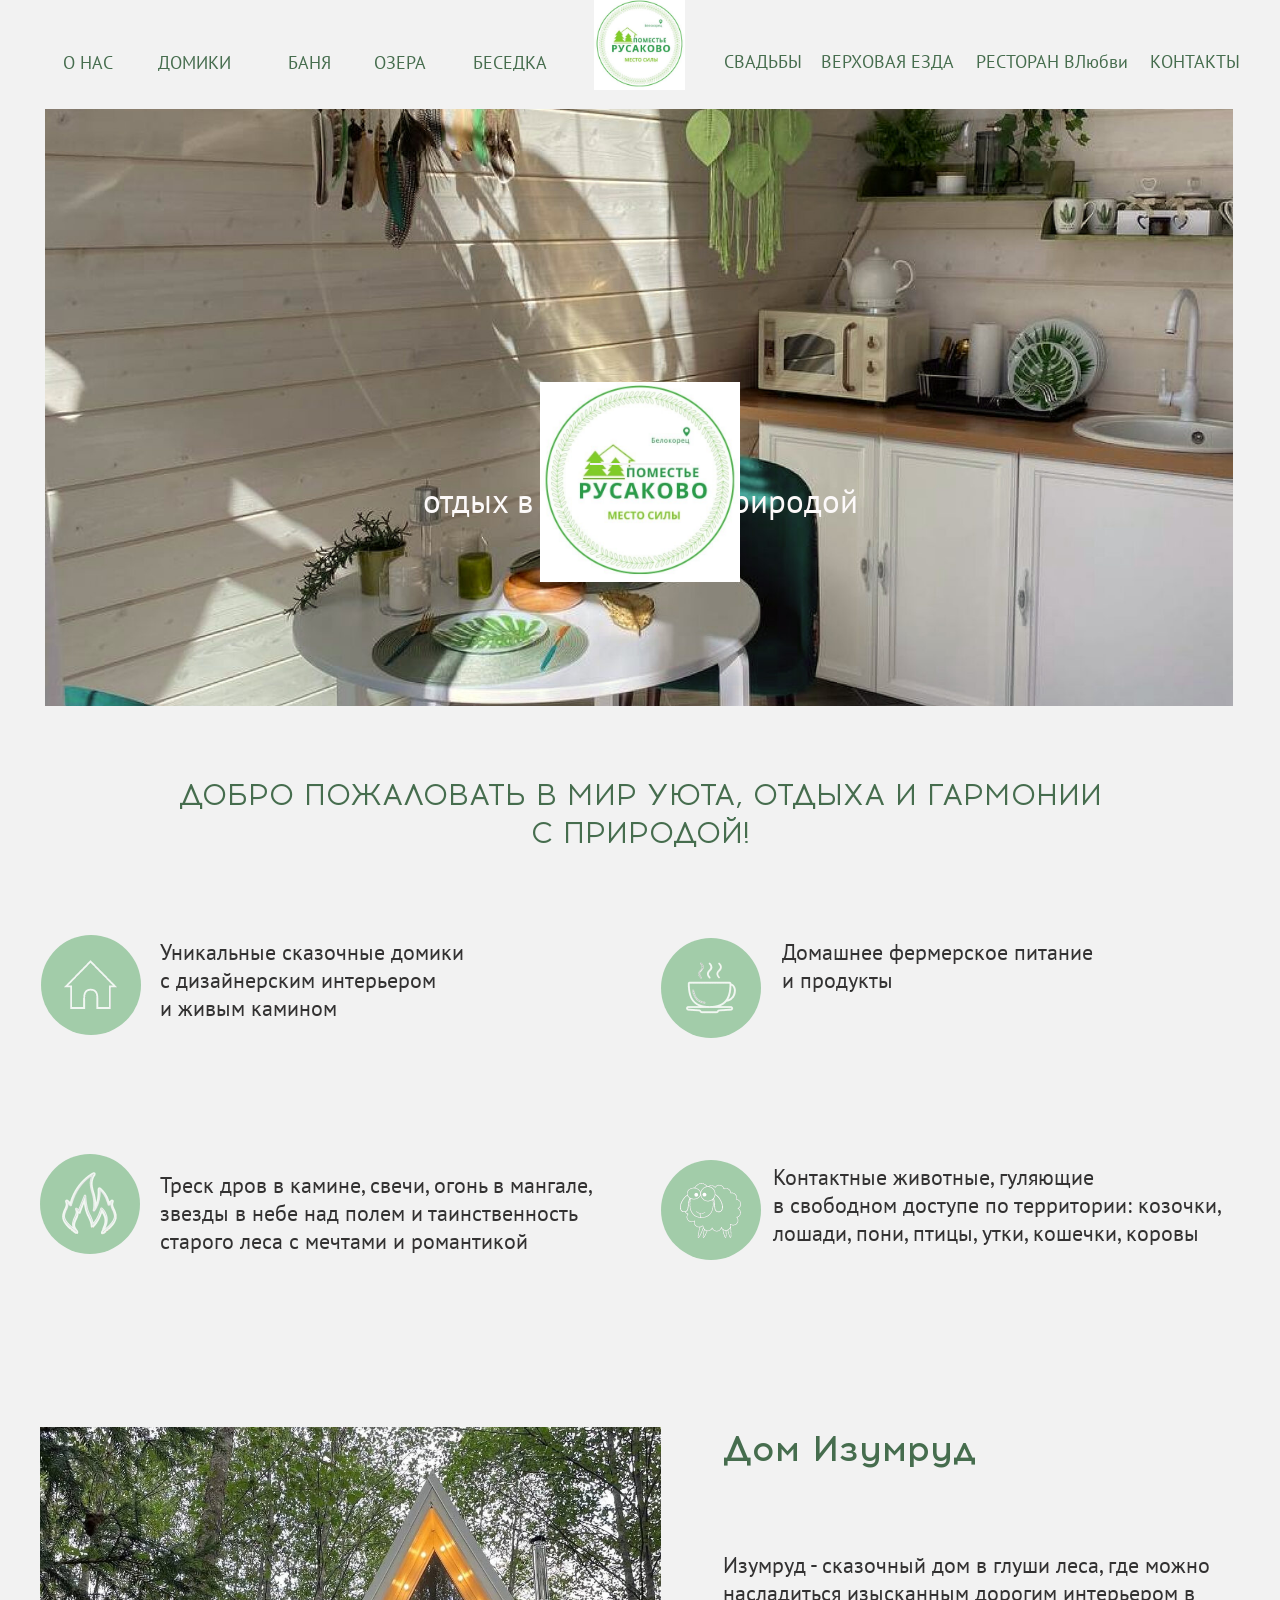
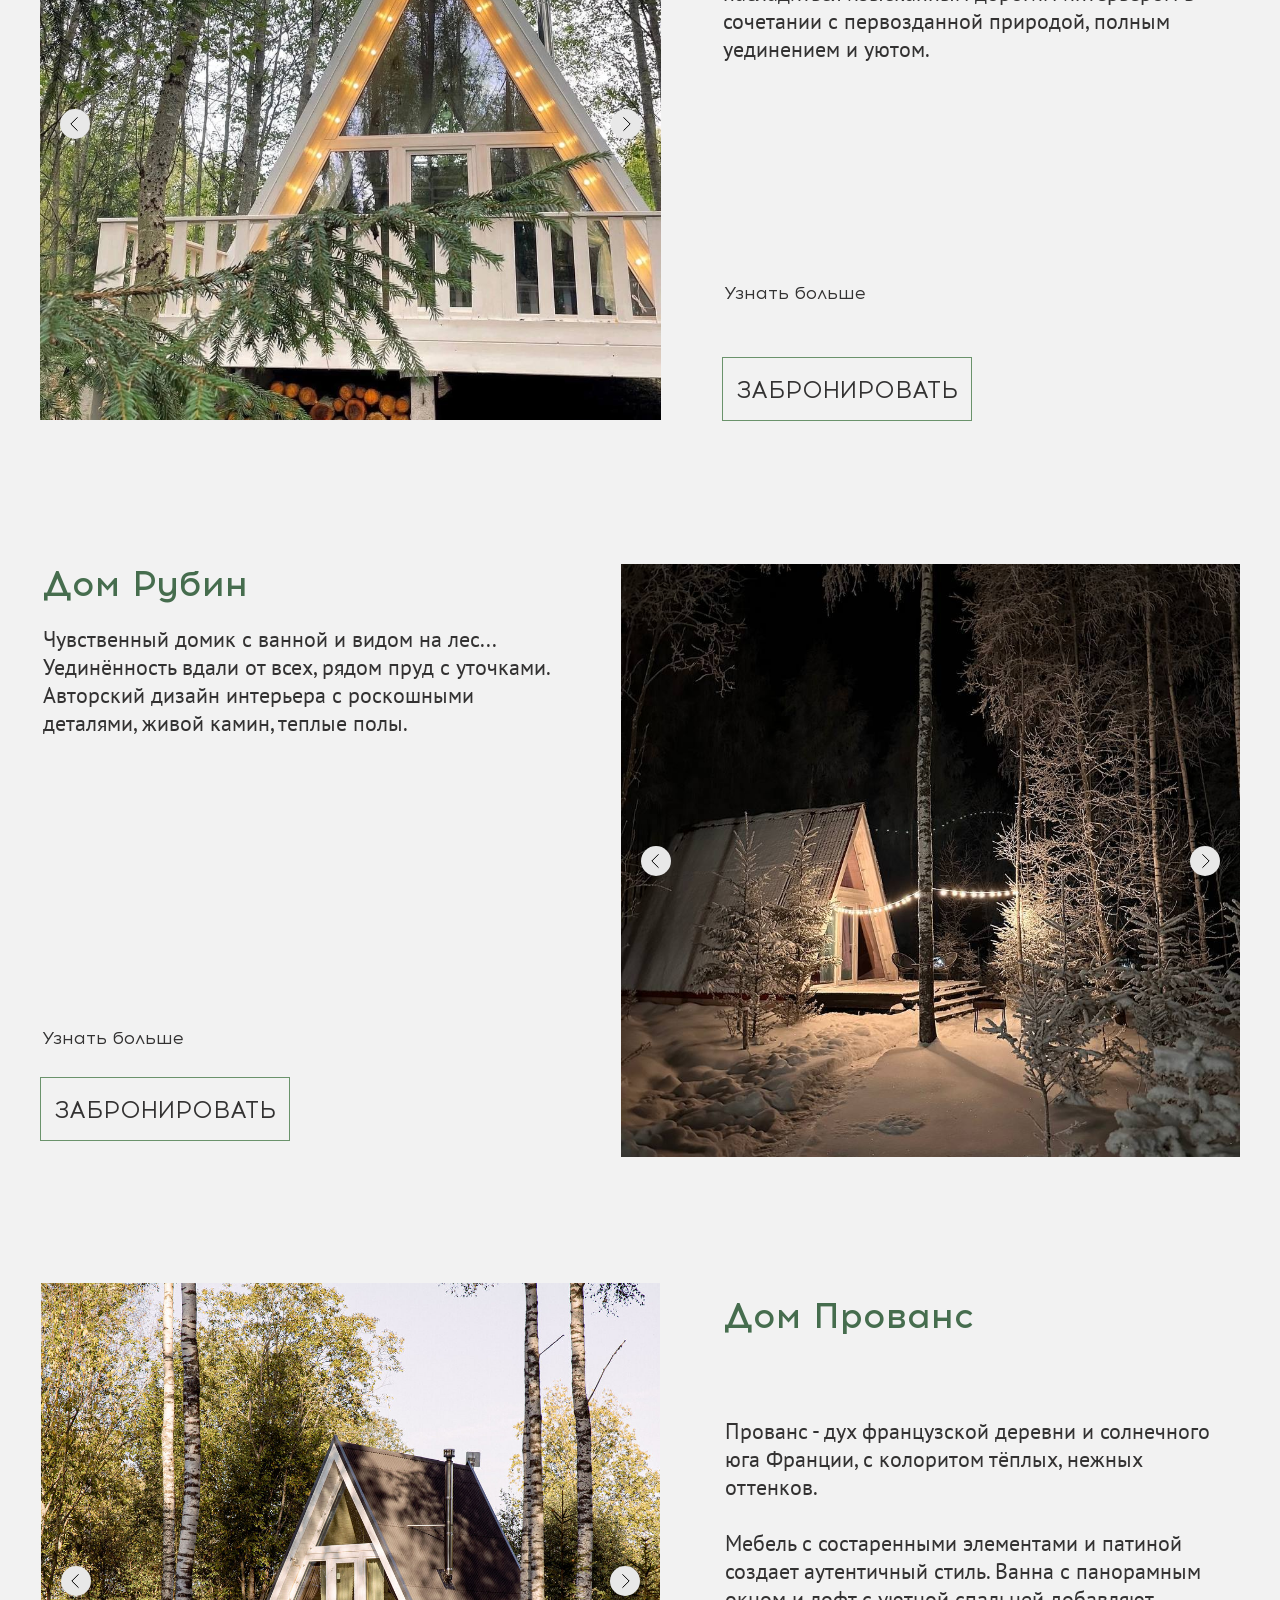
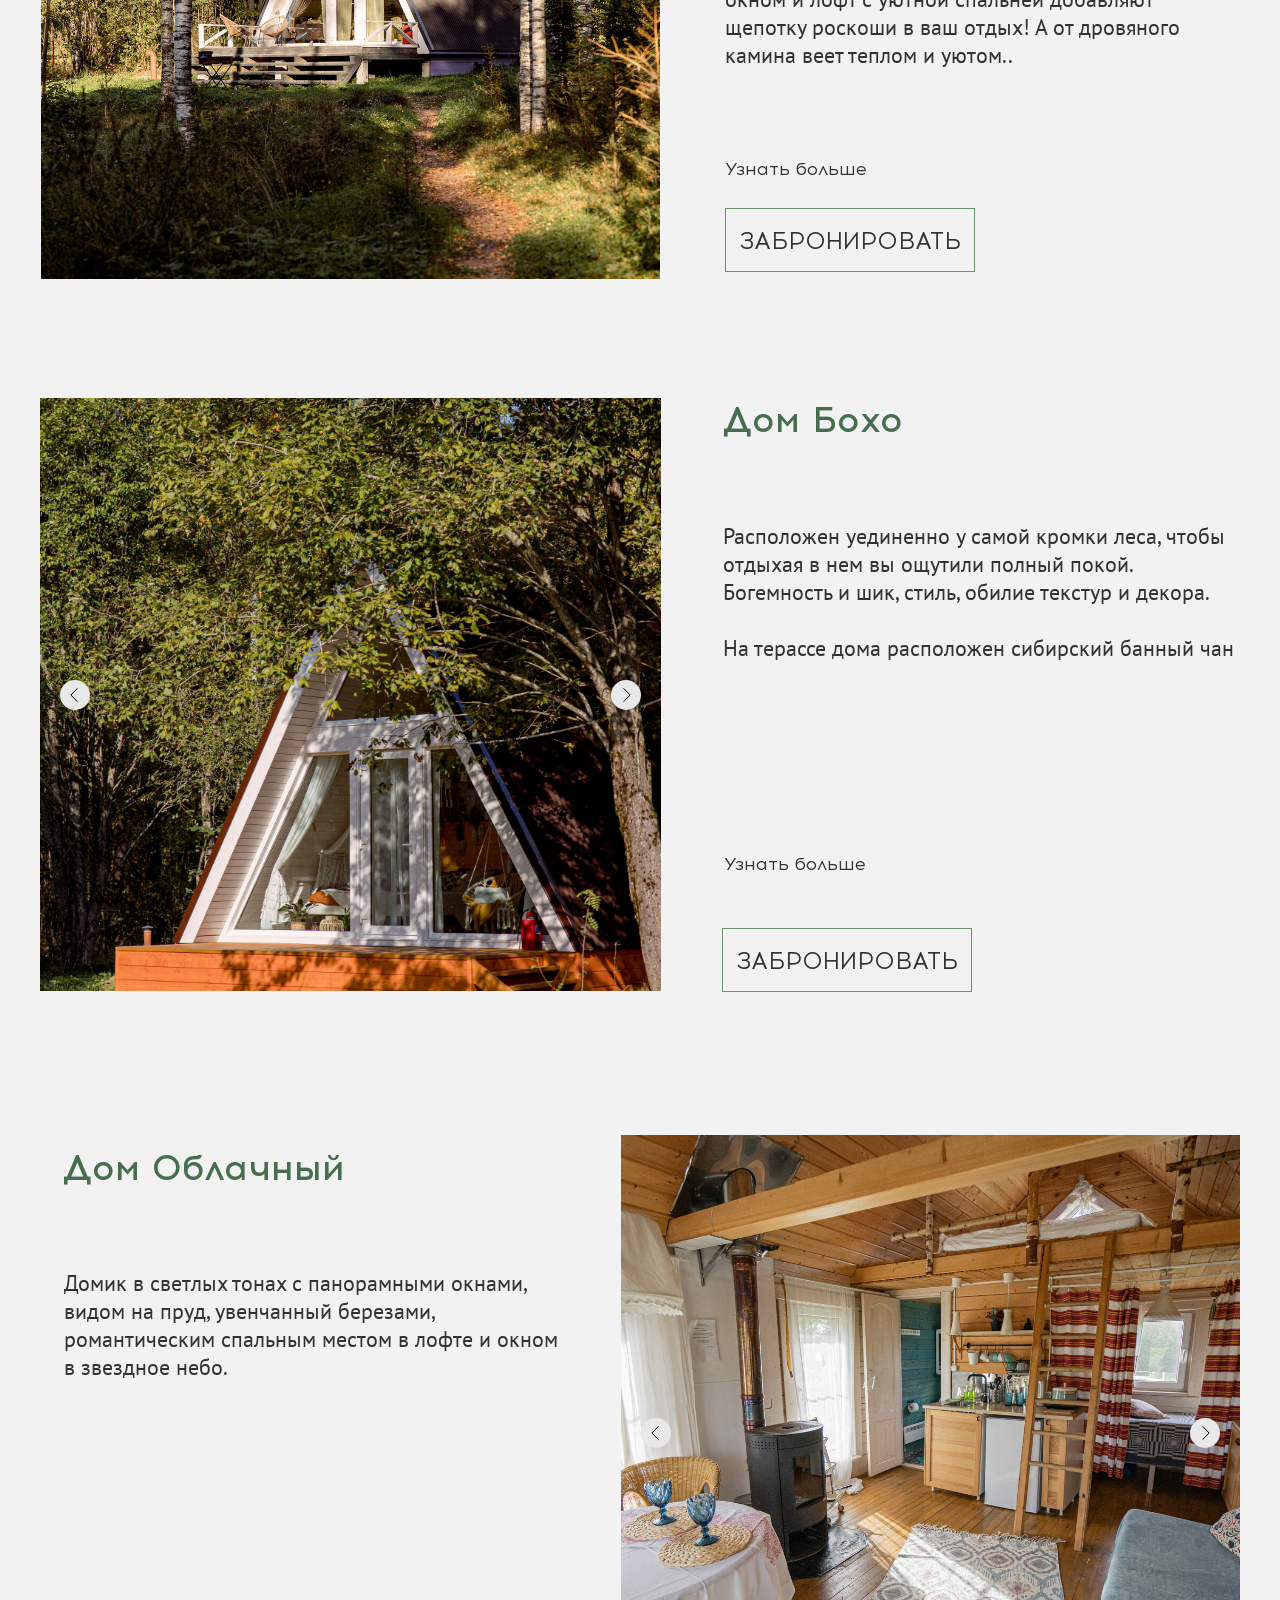
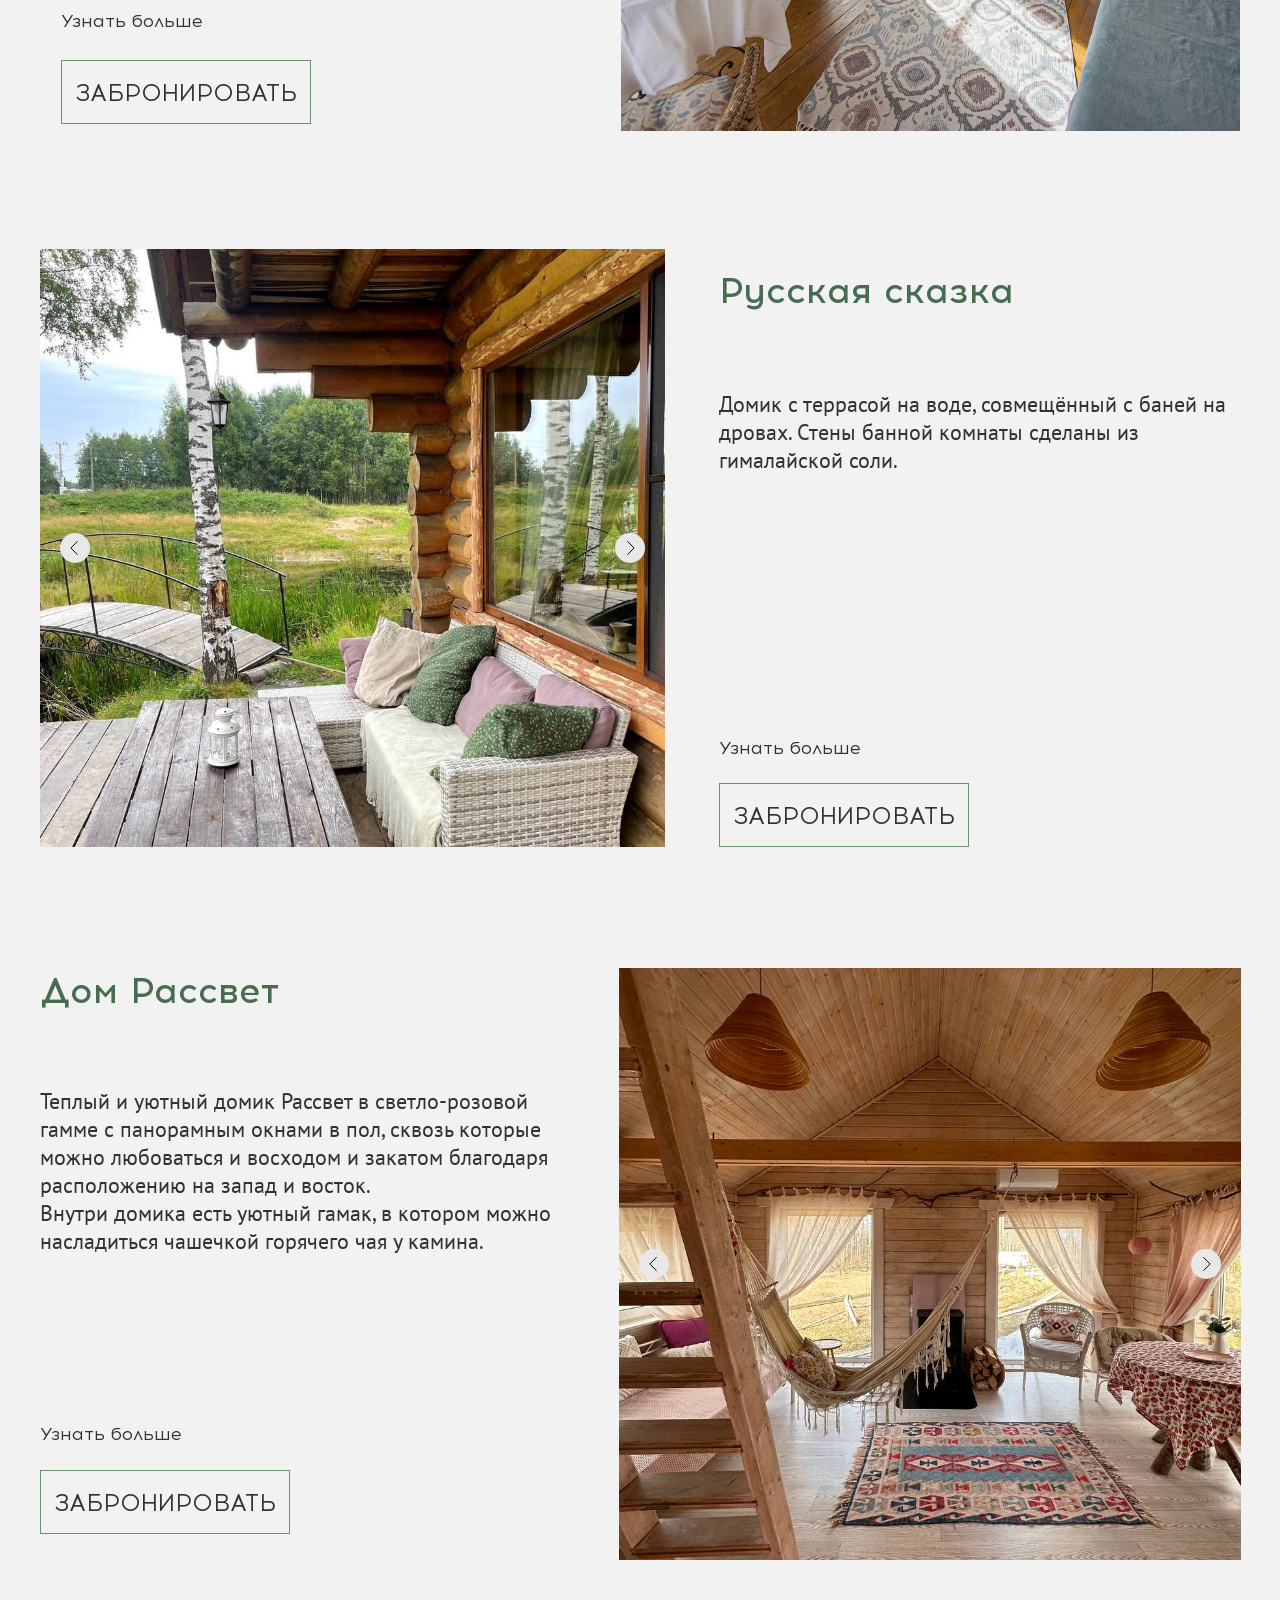
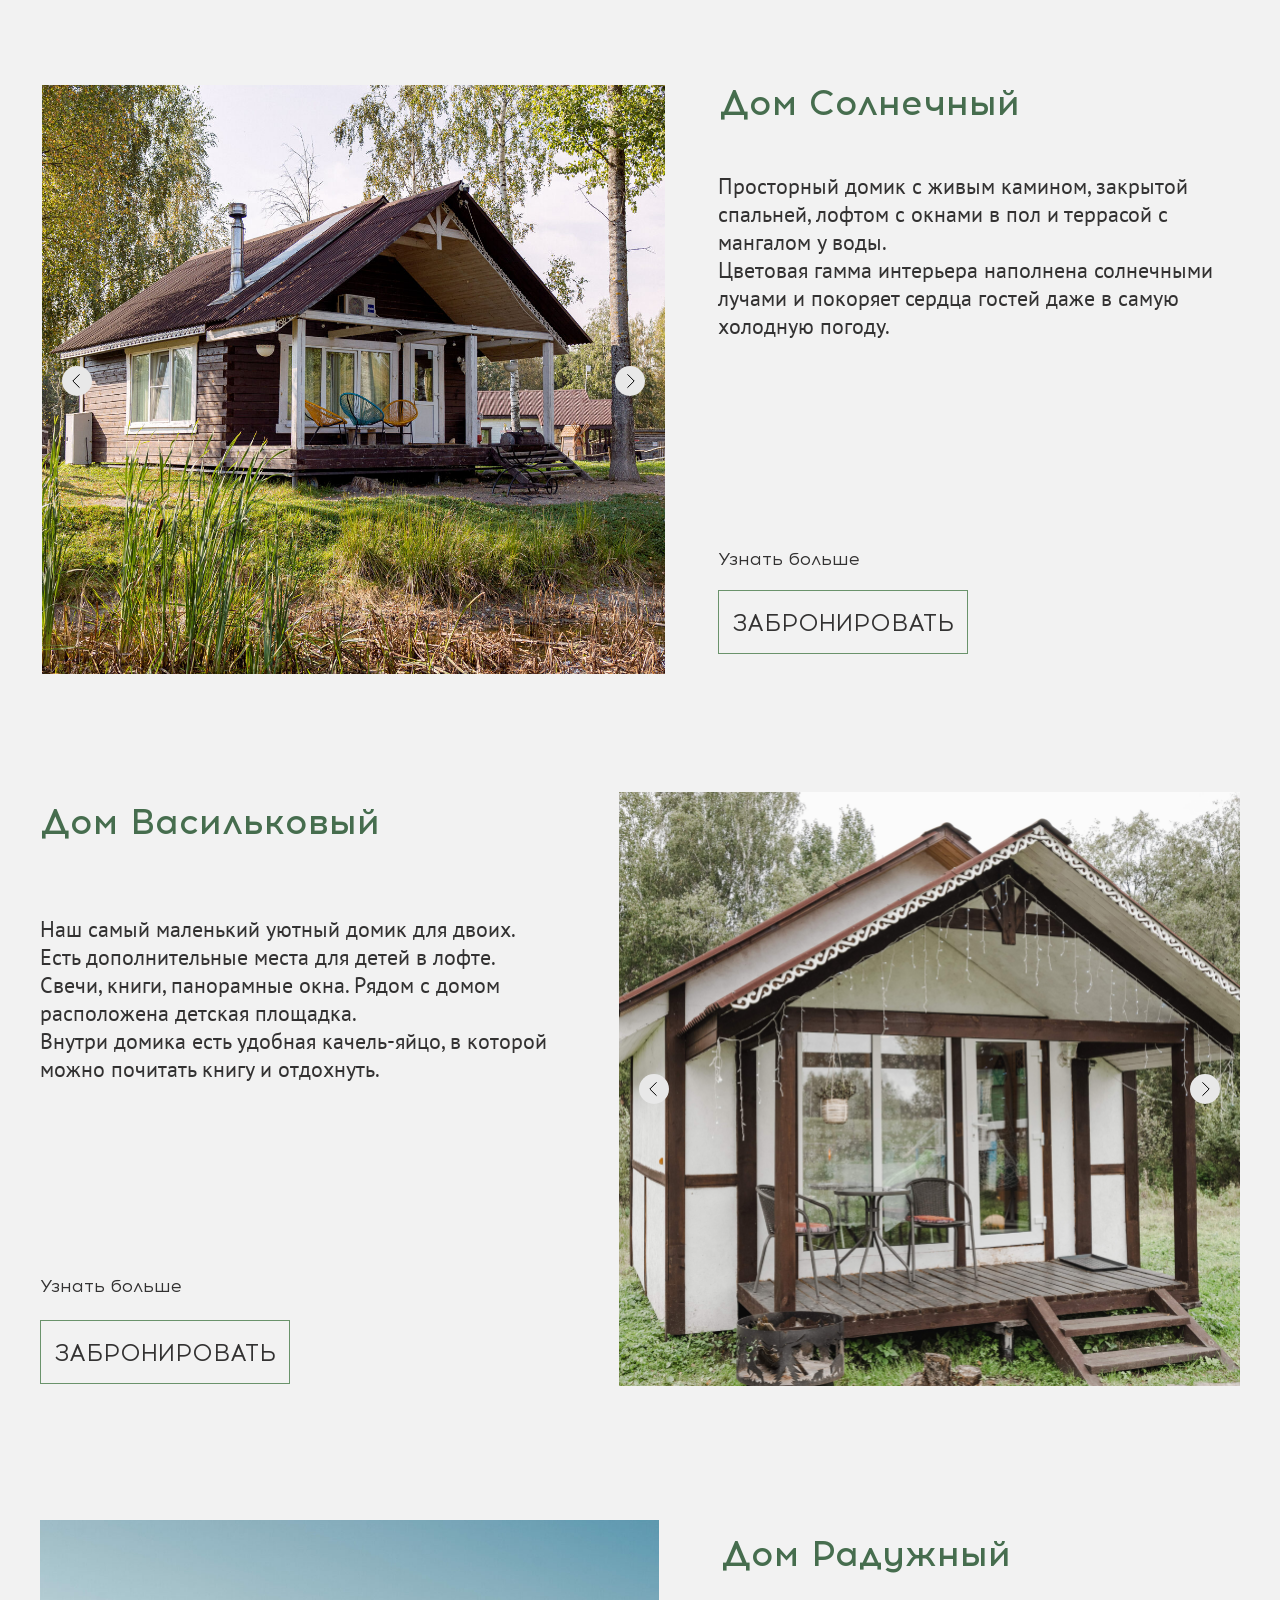
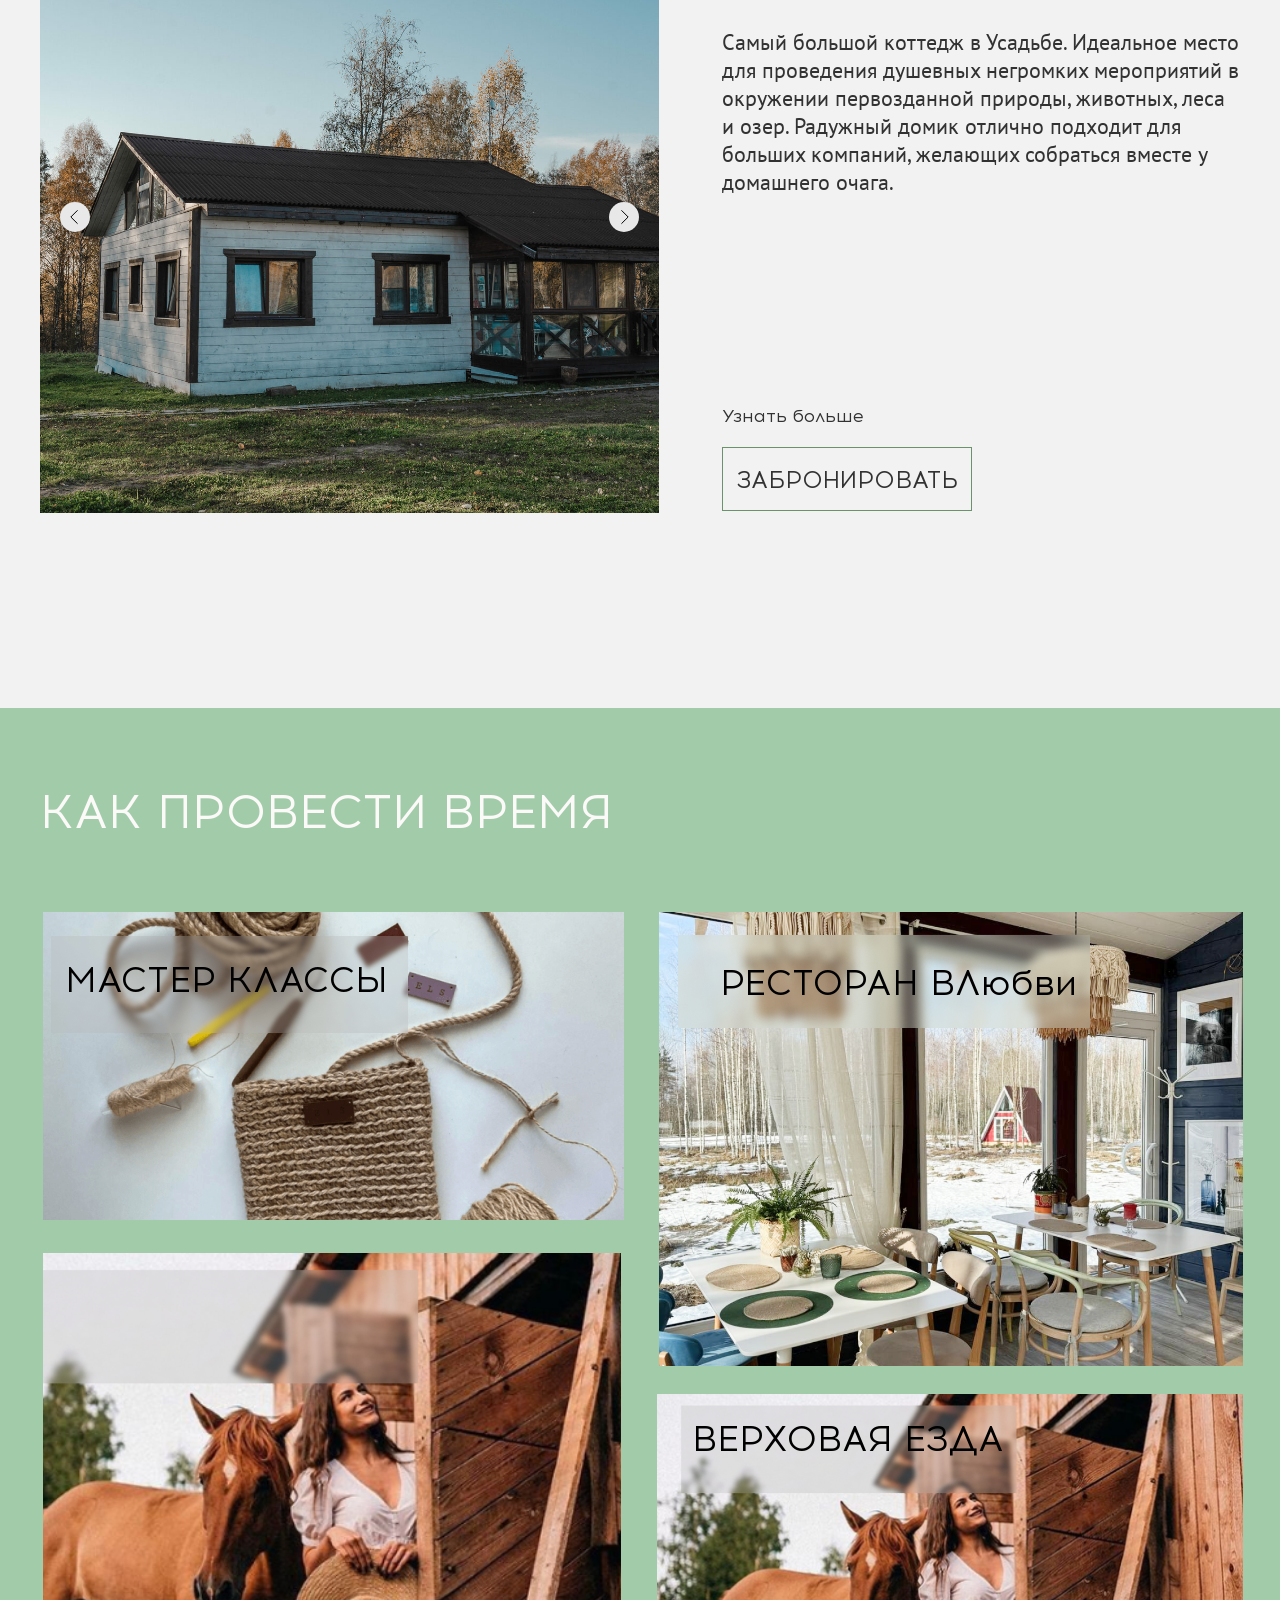
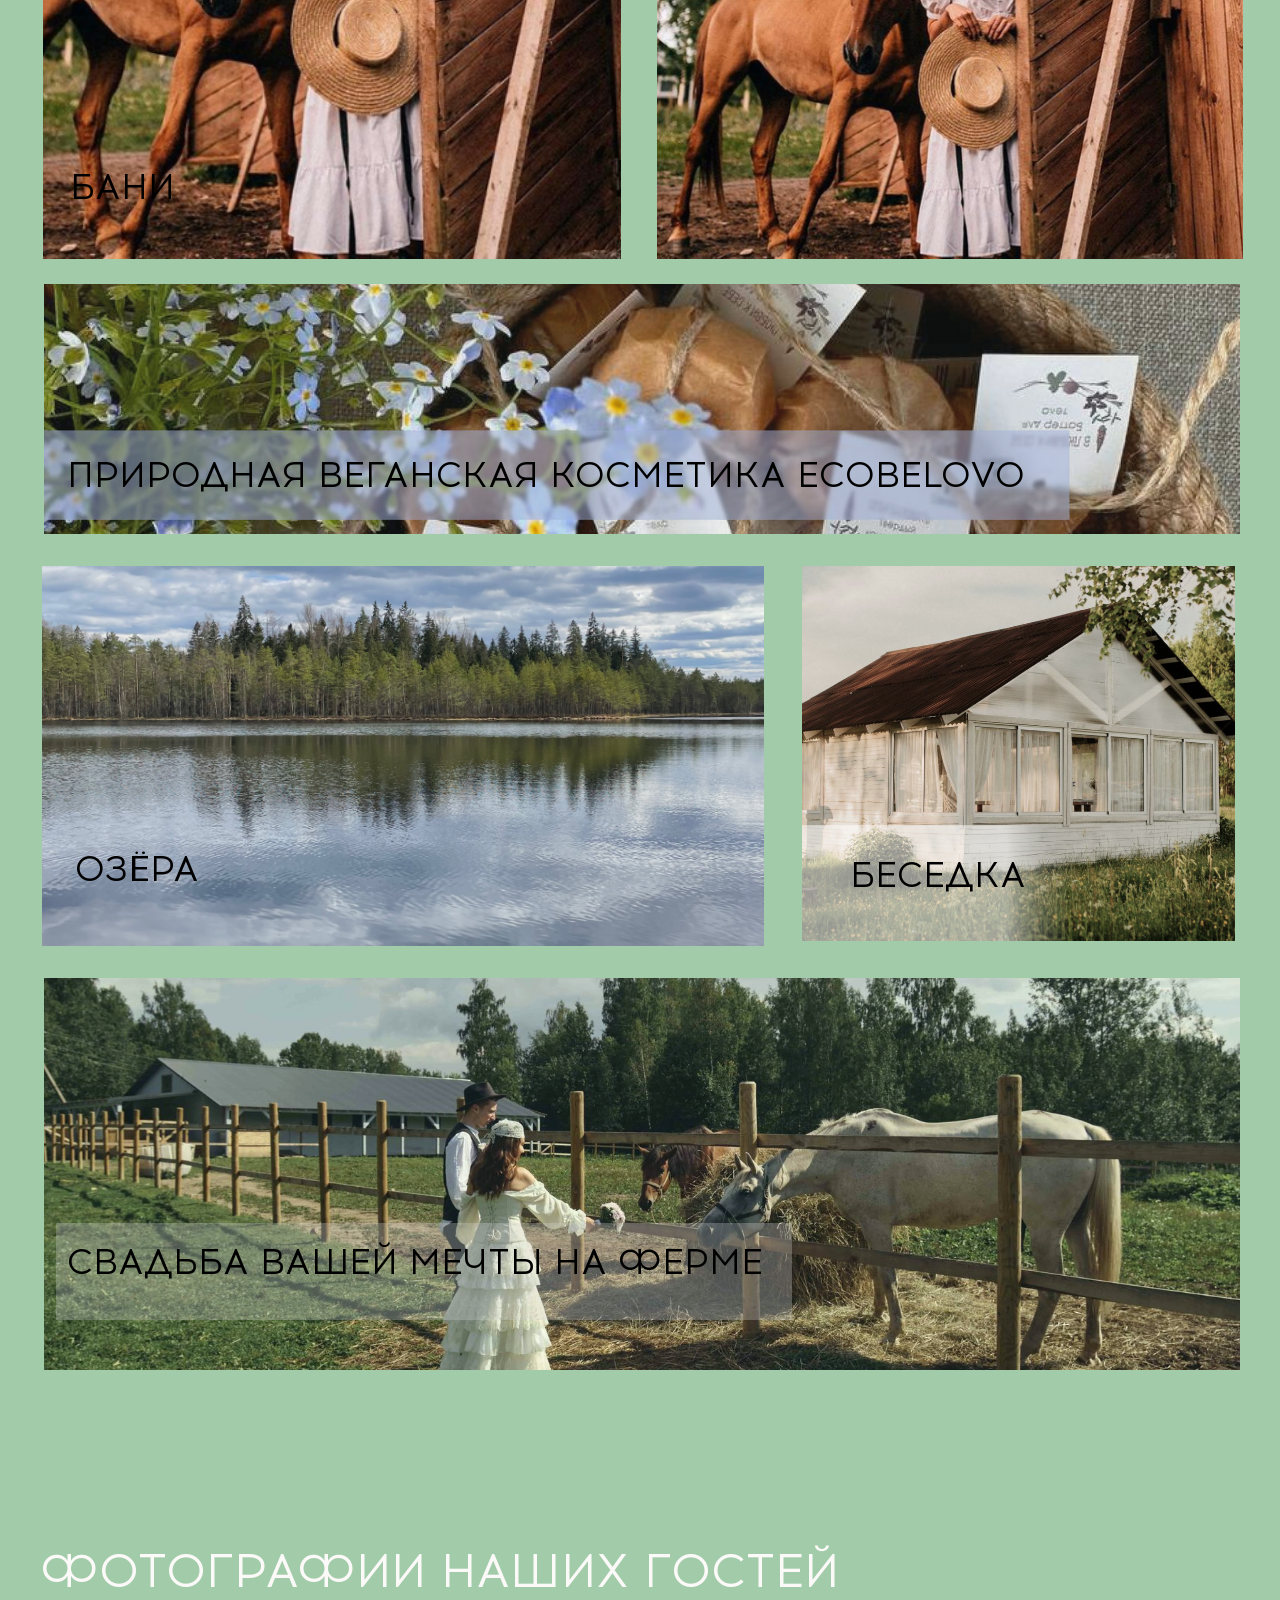
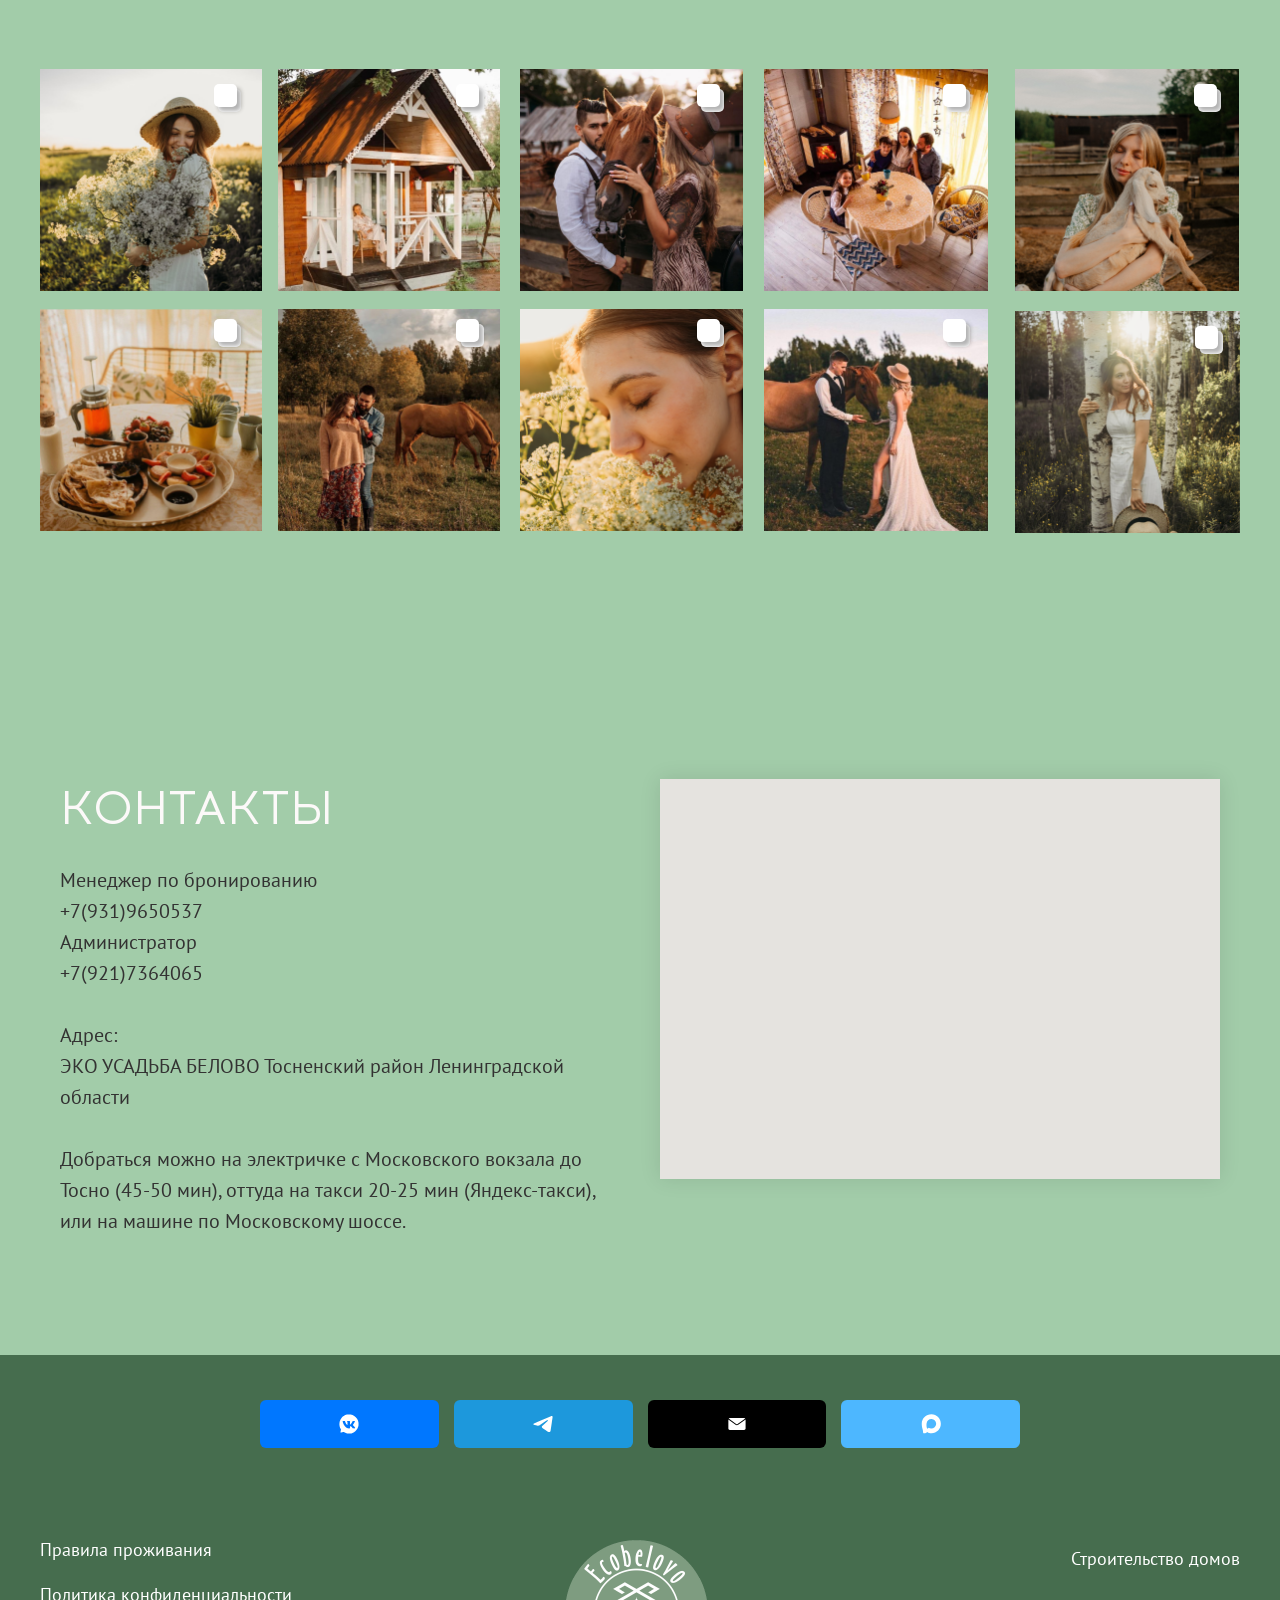
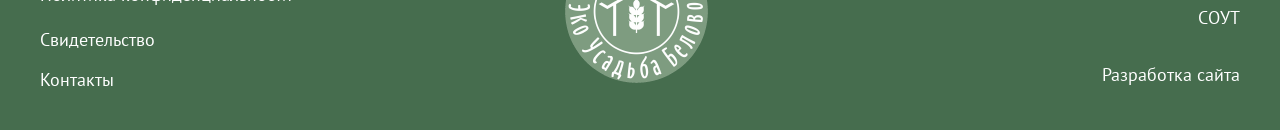
==== commit 36245454: "Replace footer ECOBELOVO logo with new logo" ====
--- a/index.html
+++ b/index.html
@@ -94,11 +94,11 @@
     z-index: 9999;
 }
 
-</style> <!-- nominify end --> </div> </div> </div> </div> </header> <!--/header--> <div id="rec373128711" class="r t-rec t-rec_pt_0 t-rec_pb-res-480_0 t-screenmin-980px" style="padding-top:0px; " data-animationappear="off" data-record-type="396" data-screen-min="980px"> <!-- T396 --> <style>#rec373128711 .t396__artboard {min-height:721px;height:70vh;background-color:#f2f2f2;}#rec373128711 .t396__filter {min-height:721px;height:70vh;}#rec373128711 .t396__carrier{min-height:721px;height:70vh;background-position:center center;background-attachment:scroll;background-size:cover;background-repeat:no-repeat;}@media screen and (max-width:1199px) {#rec373128711 .t396__artboard,#rec373128711 .t396__filter,#rec373128711 .t396__carrier {min-height:651px;height:80vh;}#rec373128711 .t396__artboard {background-color:#f2f2f2;background-image:none;}#rec373128711 .t396__filter{}#rec373128711 .t396__carrier {background-position:center center;background-image:unset;background-attachment:scroll;}}@media screen and (max-width:959px) {#rec373128711 .t396__artboard,#rec373128711 .t396__filter,#rec373128711 .t396__carrier {min-height:801px;height:80vh;}#rec373128711 .t396__artboard {background-color:#f2f2f2;background-image:none;}#rec373128711 .t396__filter{}#rec373128711 .t396__carrier {background-position:center center;background-attachment:scroll;}}@media screen and (max-width:639px) {#rec373128711 .t396__artboard,#rec373128711 .t396__filter,#rec373128711 .t396__carrier {min-height:801px;height:100vh;}#rec373128711 .t396__artboard {background-color:#f2f2f2;background-image:none;}#rec373128711 .t396__filter{}#rec373128711 .t396__carrier {background-position:center center;background-attachment:scroll;}}@media screen and (max-width:479px) {#rec373128711 .t396__artboard,#rec373128711 .t396__filter,#rec373128711 .t396__carrier {min-height:511px;height:100vh;}#rec373128711 .t396__artboard {background-color:#f2f2f2;background-image:none;}#rec373128711 .t396__filter{}#rec373128711 .t396__carrier {background-position:center center;background-attachment:scroll;}}#rec373128711 .tn-elem[data-elem-id="1635534714085"]{color:#fcf9f9;text-align:CENTER;z-index:2;top:calc(35vh - 360.5px + 412px);;left:calc(50% - 600px + 432px);;width:359px;height:auto;}#rec373128711 .tn-elem[data-elem-id="1635534714085"] .tn-atom{color:#fcf9f9;font-size:52px;font-family:'ACROM',Arial,sans-serif;font-weight:500;letter-spacing:3px;background-position:center center;border-width:var(--t396-borderwidth,0);border-style:var(--t396-borderstyle,solid);border-color:var(--t396-bordercolor,transparent);transition:background-color var(--t396-speedhover,0s) ease-in-out,color var(--t396-speedhover,0s) ease-in-out,border-color var(--t396-speedhover,0s) ease-in-out,box-shadow var(--t396-shadowshoverspeed,0.2s) ease-in-out;text-shadow:var(--t396-shadow-text-x,0px) var(--t396-shadow-text-y,0px) var(--t396-shadow-text-blur,0px) rgba(var(--t396-shadow-text-color),var(--t396-shadow-text-opacity,100%));}@media screen and (max-width:1199px){#rec373128711 .tn-elem[data-elem-id="1635534714085"]{top:329px;;left:calc(50% - 480px + 300px);;height:auto;}}@media screen and (max-width:959px){#rec373128711 .tn-elem[data-elem-id="1635534714085"]{top:347px;;left:calc(50% - 320px + 140px);;height:auto;}}@media screen and (max-width:639px){#rec373128711 .tn-elem[data-elem-id="1635534714085"]{top:331px;;left:calc(50% - 240px + 60px);;height:auto;}#rec373128711 .tn-elem[data-elem-id="1635534714085"] .tn-atom{font-size:46px;background-size:cover;}}@media screen and (max-width:479px){#rec373128711 .tn-elem[data-elem-id="1635534714085"]{top:270px;;left:calc(50% - 160px + 60px);;width:204px;height:auto;}#rec373128711 .tn-elem[data-elem-id="1635534714085"] .tn-atom{font-size:39px;background-size:cover;}}#rec373128711 .tn-elem[data-elem-id="1635534750997"]{text-align:center;z-index:3;top:calc(35vh + 360.5px - 99px + -15px);;left:calc(50% - 49.5% + -1px);;width:99%;height:99%;}#rec373128711 .tn-elem[data-elem-id="1635534750997"] .tn-atom{font-size:14px;font-family:'Arial',Arial,sans-serif;line-height:1.55;font-weight:400;background-position:center center;border-width:var(--t396-borderwidth,0);border-style:var(--t396-borderstyle,solid);border-color:var(--t396-bordercolor,transparent);transition:background-color var(--t396-speedhover,0s) ease-in-out,color var(--t396-speedhover,0s) ease-in-out,border-color var(--t396-speedhover,0s) ease-in-out,box-shadow var(--t396-shadowshoverspeed,0.2s) ease-in-out;}@media screen and (max-width:1199px){#rec373128711 .tn-elem[data-elem-id="1635534750997"]{top:calc(721px - 99% + -32px);;left:calc(50% - 49.5% + 0px);;width:100%;height:619px;}#rec373128711 .tn-elem[data-elem-id="1635534750997"] .tn-atom__slds-img{background-size:cover;}}@media screen and (max-width:959px){#rec373128711 .tn-elem[data-elem-id="1635534750997"]{top:calc(721px - 99% + -3px);;left:calc(50% - 49.5% + 0px);;width:640%;height:99%;}#rec373128711 .tn-elem[data-elem-id="1635534750997"] .tn-atom__slds-img{background-size:cover;}}@media screen and (max-width:639px){#rec373128711 .tn-elem[data-elem-id="1635534750997"]{top:calc(721px - 99% + -2px);;left:calc(50% - 49.5% + 2px);;width:481%;height:99%;}#rec373128711 .tn-elem[data-elem-id="1635534750997"] .tn-atom__slds-img{background-size:cover;}}@media screen and (max-width:479px){#rec373128711 .tn-elem[data-elem-id="1635534750997"]{top:calc(721px - 99% + 0px);;left:calc(50% - 49.5% + -2px);;width:408%;height:101%;}#rec373128711 .tn-elem[data-elem-id="1635534750997"] .tn-atom__slds-img{background-size:cover;}}#rec373128711 .tn-elem[data-elem-id="1635534714080"]{color:#fcf9f9;text-align:CENTER;z-index:4;top:calc(35vh - 360.5px + 482px);;left:calc(50% - 600px + 323px);;width:554px;height:auto;}#rec373128711 .tn-elem[data-elem-id="1635534714080"] .tn-atom{color:#fcf9f9;font-size:33px;font-family:'PT Sans',Arial,sans-serif;line-height:1.15;font-weight:400;text-transform:lowercase;background-position:center center;border-width:var(--t396-borderwidth,0);border-style:var(--t396-borderstyle,solid);border-color:var(--t396-bordercolor,transparent);transition:background-color var(--t396-speedhover,0s) ease-in-out,color var(--t396-speedhover,0s) ease-in-out,border-color var(--t396-speedhover,0s) ease-in-out,box-shadow var(--t396-shadowshoverspeed,0.2s) ease-in-out;text-shadow:var(--t396-shadow-text-x,0px) var(--t396-shadow-text-y,0px) var(--t396-shadow-text-blur,0px) rgba(var(--t396-shadow-text-color),var(--t396-shadow-text-opacity,100%));}@media screen and (max-width:1199px){#rec373128711 .tn-elem[data-elem-id="1635534714080"]{top:438px;;left:calc(50% - 480px + 203px);;height:auto;}#rec373128711 .tn-elem[data-elem-id="1635534714080"] .tn-atom{font-size:26px;background-size:cover;}}@media screen and (max-width:959px){#rec373128711 .tn-elem[data-elem-id="1635534714080"]{top:518px;;left:calc(50% - 320px + 193px);;width:273px;height:auto;}}@media screen and (max-width:639px){#rec373128711 .tn-elem[data-elem-id="1635534714080"]{top:498px;;left:calc(50% - 240px + 133px);;width:218px;height:auto;}#rec373128711 .tn-elem[data-elem-id="1635534714080"] .tn-atom{font-size:26px;background-size:cover;}}@media screen and (max-width:479px){#rec373128711 .tn-elem[data-elem-id="1635534714080"]{top:338px;;left:calc(50% - 160px + 80px);;width:171px;height:auto;}#rec373128711 .tn-elem[data-elem-id="1635534714080"] .tn-atom{font-size:20px;background-size:cover;}}#rec373128711 .tn-elem[data-elem-id="1635780040698"]{z-index:5;top:calc(35vh - 360.5px + 382px);;left:calc(50% - 600px + 500px);;width:200px;height:auto;}#rec373128711 .tn-elem[data-elem-id="1635780040698"] .tn-atom{background-position:center center;border-width:var(--t396-borderwidth,0);border-style:var(--t396-borderstyle,solid);border-color:var(--t396-bordercolor,transparent);transition:background-color var(--t396-speedhover,0s) ease-in-out,color var(--t396-speedhover,0s) ease-in-out,border-color var(--t396-speedhover,0s) ease-in-out,box-shadow var(--t396-shadowshoverspeed,0.2s) ease-in-out;}@media screen and (max-width:1199px){#rec373128711 .tn-elem[data-elem-id="1635780040698"]{top:350px;;left:calc(50% - 480px + 390px);;height:auto;}}@media screen and (max-width:959px){#rec373128711 .tn-elem[data-elem-id="1635780040698"]{top:426px;;left:calc(50% - 320px + 230px);;height:auto;}}@media screen and (max-width:639px){#rec373128711 .tn-elem[data-elem-id="1635780040698"]{top:416px;;left:calc(50% - 240px + 150px);;height:auto;}}@media screen and (max-width:479px){#rec373128711 .tn-elem[data-elem-id="1635780040698"]{top:265px;;left:calc(50% - 160px + 78px);;width:165px;height:auto;}}#rec373128711 .tn-elem[data-elem-id="1635873518014"]{z-index:6;top:calc(35vh - 360.5px + 463px);;left:calc(50% - 600px + 550px);;width:100px;height:2px;}#rec373128711 .tn-elem[data-elem-id="1635873518014"] .tn-atom{background-color:#f2f2f2;background-position:center center;border-width:var(--t396-borderwidth,0);border-style:var(--t396-borderstyle,solid);border-color:var(--t396-bordercolor,transparent);transition:background-color var(--t396-speedhover,0s) ease-in-out,color var(--t396-speedhover,0s) ease-in-out,border-color var(--t396-speedhover,0s) ease-in-out,box-shadow var(--t396-shadowshoverspeed,0.2s) ease-in-out;}@media screen and (max-width:1199px){#rec373128711 .tn-elem[data-elem-id="1635873518014"]{top:426px;;left:calc(50% - 480px + 430px);;}}@media screen and (max-width:959px){#rec373128711 .tn-elem[data-elem-id="1635873518014"]{top:494px;;left:calc(50% - 320px + 270px);;height:2px;}}@media screen and (max-width:639px){#rec373128711 .tn-elem[data-elem-id="1635873518014"]{top:488px;;left:calc(50% - 240px + 190px);;}}@media screen and (max-width:479px){#rec373128711 .tn-elem[data-elem-id="1635873518014"]{top:318px;;left:calc(50% - 160px + 106px);;height:1px;}}</style> <div class='t396'> <div class="t396__artboard" data-artboard-recid="373128711" data-artboard-screens="320,480,640,960,1200" data-artboard-height="721" data-artboard-valign="center" data-artboard-height_vh="70" data-artboard-upscale="grid" data-artboard-height-res-320="511" data-artboard-height_vh-res-320="100" data-artboard-upscale-res-320="grid" data-artboard-height-res-480="801" data-artboard-height_vh-res-480="100" data-artboard-upscale-res-480="grid" data-artboard-height-res-640="801" data-artboard-height_vh-res-640="80" data-artboard-upscale-res-640="grid" data-artboard-height-res-960="651" data-artboard-height_vh-res-960="80" data-artboard-upscale-res-960="grid"> <div class="t396__carrier" data-artboard-recid="373128711"></div> <div class="t396__filter" data-artboard-recid="373128711"></div> <div class='t396__elem tn-elem tn-elem__3731287111635534714085' data-elem-id='1635534714085' data-elem-type='text' data-field-top-value="412" data-field-left-value="432" data-field-width-value="359" data-field-axisy-value="top" data-field-axisx-value="left" data-field-container-value="grid" data-field-topunits-value="px" data-field-leftunits-value="px" data-field-heightunits-value="" data-field-widthunits-value="px" data-field-fontsize-value="52" data-field-top-res-320-value="270" data-field-left-res-320-value="60" data-field-width-res-320-value="204" data-field-fontsize-res-320-value="39" data-field-top-res-480-value="331" data-field-left-res-480-value="60" data-field-fontsize-res-480-value="46" data-field-top-res-640-value="347" data-field-left-res-640-value="140" data-field-top-res-960-value="329" data-field-left-res-960-value="300"> <h1 class='tn-atom'field='tn_text_1635534714085'>ECOBELOVO</h1> </div> <div class='t396__elem tn-elem tn-elem__3731287111635534750997' data-elem-id='1635534750997' data-elem-type='gallery' data-field-top-value="-15" data-field-left-value="-1" data-field-height-value="99" data-field-width-value="99" data-field-axisy-value="bottom" data-field-axisx-value="center" data-field-container-value="grid" data-field-topunits-value="px" data-field-leftunits-value="px" data-field-heightunits-value="%" data-field-widthunits-value="%" data-field-fontsize-value="14" data-field-top-res-320-value="0" data-field-left-res-320-value="-2" data-field-height-res-320-value="101" data-field-width-res-320-value="408" data-field-top-res-480-value="-2" data-field-left-res-480-value="2" data-field-height-res-480-value="99" data-field-width-res-480-value="481" data-field-top-res-640-value="-3" data-field-left-res-640-value="0" data-field-height-res-640-value="99" data-field-width-res-640-value="640" data-field-top-res-960-value="-32" data-field-left-res-960-value="0" data-field-height-res-960-value="619" data-field-width-res-960-value="100" data-field-heightunits-res-960-value="px" data-field-imgs-value="[{&quot;lid&quot;:&quot;tild6436-3162-4062-b834-643136653331&quot;,&quot;li_img&quot;:&quot;images/photo.jpg&quot;,&quot;li_imgalt&quot;:&quot;&quot;,&quot;li_imgtitle&quot;:&quot;&quot;,&quot;li_imgurl&quot;:&quot;&quot;,&quot;li_imgtarget&quot;:&quot;&quot;,&quot;li_imgnofollow&quot;:&quot;&quot;,&quot;li_youtube&quot;:&quot;&quot;,&quot;li_vimeo&quot;:&quot;&quot;},{&quot;lid&quot;:&quot;tild6462-6662-4064-a638-656134343831&quot;,&quot;li_img&quot;:&quot;images/Group_128.jpg&quot;,&quot;li_imgalt&quot;:&quot;&quot;,&quot;li_imgtitle&quot;:&quot;&quot;,&quot;li_imgurl&quot;:&quot;&quot;,&quot;li_imgtarget&quot;:&quot;&quot;,&quot;li_imgnofollow&quot;:&quot;&quot;,&quot;li_youtube&quot;:&quot;&quot;,&quot;li_vimeo&quot;:&quot;&quot;},{&quot;lid&quot;:&quot;tild6333-3263-4036-b163-643133313435&quot;,&quot;li_img&quot;:&quot;images/photo.jpg&quot;,&quot;li_imgalt&quot;:&quot;&quot;,&quot;li_imgtitle&quot;:&quot;&quot;,&quot;li_imgurl&quot;:&quot;&quot;,&quot;li_imgtarget&quot;:&quot;&quot;,&quot;li_imgnofollow&quot;:&quot;&quot;,&quot;li_youtube&quot;:&quot;&quot;,&quot;li_vimeo&quot;:&quot;&quot;},{&quot;lid&quot;:&quot;tild6335-3031-4935-a437-646133373536&quot;,&quot;li_img&quot;:&quot;images/Group_137.jpg&quot;,&quot;li_imgalt&quot;:&quot;&quot;,&quot;li_imgtitle&quot;:&quot;&quot;,&quot;li_imgurl&quot;:&quot;&quot;,&quot;li_imgtarget&quot;:&quot;&quot;,&quot;li_imgnofollow&quot;:&quot;&quot;,&quot;li_youtube&quot;:&quot;&quot;,&quot;li_vimeo&quot;:&quot;&quot;},{&quot;lid&quot;:&quot;tild3262-6131-4137-b832-363666636537&quot;,&quot;li_img&quot;:&quot;images/Group_110.jpg&quot;,&quot;li_imgalt&quot;:&quot;&quot;,&quot;li_imgtitle&quot;:&quot;&quot;,&quot;li_imgurl&quot;:&quot;&quot;,&quot;li_imgtarget&quot;:&quot;&quot;,&quot;li_imgnofollow&quot;:&quot;&quot;,&quot;li_youtube&quot;:&quot;&quot;,&quot;li_vimeo&quot;:&quot;&quot;},{&quot;lid&quot;:&quot;tild3262-3861-4333-a532-366330343734&quot;,&quot;li_img&quot;:&quot;images/Group_108.jpg&quot;,&quot;li_imgalt&quot;:&quot;&quot;,&quot;li_imgtitle&quot;:&quot;&quot;,&quot;li_imgurl&quot;:&quot;&quot;,&quot;li_imgtarget&quot;:&quot;&quot;,&quot;li_imgnofollow&quot;:&quot;&quot;,&quot;li_youtube&quot;:&quot;&quot;,&quot;li_vimeo&quot;:&quot;&quot;},{&quot;lid&quot;:&quot;tild3732-3836-4230-b831-633633626664&quot;,&quot;li_img&quot;:&quot;images/Group_109.jpg&quot;,&quot;li_imgalt&quot;:&quot;&quot;,&quot;li_imgtitle&quot;:&quot;&quot;,&quot;li_imgurl&quot;:&quot;&quot;,&quot;li_imgtarget&quot;:&quot;&quot;,&quot;li_imgnofollow&quot;:&quot;&quot;,&quot;li_youtube&quot;:&quot;&quot;,&quot;li_vimeo&quot;:&quot;&quot;},{&quot;lid&quot;:&quot;tild3761-3866-4130-b331-343131336461&quot;,&quot;li_img&quot;:&quot;images/Group_111.jpg&quot;,&quot;li_imgalt&quot;:&quot;&quot;,&quot;li_imgtitle&quot;:&quot;&quot;,&quot;li_imgurl&quot;:&quot;&quot;,&quot;li_imgtarget&quot;:&quot;&quot;,&quot;li_imgnofollow&quot;:&quot;&quot;,&quot;li_youtube&quot;:&quot;&quot;,&quot;li_vimeo&quot;:&quot;&quot;}]" data-field-slds_dotsbgcolor-value="#999999" data-field-slds_dotsbgcoloractive-value="#222" data-field-slds_speed-value="slow" data-field-slds_autoplay-value="2" data-field-slds_playiconcolor-value="#fff" data-field-slds_stretch-value="cover" data-field-slds_imgposition-value="center center" data-field-slds_loop-value="loop" data-field-slds_loop-value="loop" data-field-slds_arrowalign-value="center" data-field-slds_arrowbetweenmargin-value="10" data-field-slds_playiconsize-value="70" data-field-slds_dotssize-value="8" data-field-slds_dotscontrols-value="none" data-field-slds_arrowcontrols-value="none" data-field-slds_arrowsize-value="s" data-field-slds_arrowlinesize-value="1" data-field-slds_imgposition-value="center center" data-field-slds_captiontopmargin-value="20" data-field-slds_dotsvmargin-value="10" data-field-slds_captionwidth-value="80" data-field-slds_arrowhmargin-value="20" data-field-slds_dotshmargin-value="15" data-field-slds_arrowvmargin-value="10" data-field-borderstyle-value="solid"> <div class='tn-atom tn-atom__gallery'></div> </div> <div class='t396__elem tn-elem tn-elem__3731287111635534714080' data-elem-id='1635534714080' data-elem-type='text' data-field-top-value="482" data-field-left-value="323" data-field-width-value="554" data-field-axisy-value="top" data-field-axisx-value="left" data-field-container-value="grid" data-field-topunits-value="px" data-field-leftunits-value="px" data-field-heightunits-value="" data-field-widthunits-value="px" data-field-fontsize-value="33" data-field-top-res-320-value="338" data-field-left-res-320-value="80" data-field-width-res-320-value="171" data-field-fontsize-res-320-value="20" data-field-top-res-480-value="498" data-field-left-res-480-value="133" data-field-width-res-480-value="218" data-field-fontsize-res-480-value="26" data-field-top-res-640-value="518" data-field-left-res-640-value="193" data-field-width-res-640-value="273" data-field-top-res-960-value="438" data-field-left-res-960-value="203" data-field-fontsize-res-960-value="26"> <div class='tn-atom'field='tn_text_1635534714080'>Отдых в гармонии с природой</div> </div> <div class='t396__elem tn-elem tn-elem__3731287111635780040698' data-elem-id='1635780040698' data-elem-type='image' data-field-top-value="382" data-field-left-value="500" data-field-width-value="200" data-field-axisy-value="top" data-field-axisx-value="left" data-field-container-value="grid" data-field-topunits-value="px" data-field-leftunits-value="px" data-field-heightunits-value="" data-field-widthunits-value="px" data-field-filewidth-value="577" data-field-fileheight-value="163" data-field-top-res-320-value="265" data-field-left-res-320-value="78" data-field-width-res-320-value="165" data-field-top-res-480-value="416" data-field-left-res-480-value="150" data-field-top-res-640-value="426" data-field-left-res-640-value="230" data-field-top-res-960-value="350" data-field-left-res-960-value="390"> <div class='tn-atom'> <img class='tn-atom__img t-img' data-original='images/ECOBELOVO.png'
-src="images/ECOBELOVO.png"
+</style> <!-- nominify end --> </div> </div> </div> </div> </header> <!--/header--> <div id="rec373128711" class="r t-rec t-rec_pt_0 t-rec_pb-res-480_0 t-screenmin-980px" style="padding-top:0px; " data-animationappear="off" data-record-type="396" data-screen-min="980px"> <!-- T396 --> <style>#rec373128711 .t396__artboard {min-height:721px;height:70vh;background-color:#f2f2f2;}#rec373128711 .t396__filter {min-height:721px;height:70vh;}#rec373128711 .t396__carrier{min-height:721px;height:70vh;background-position:center center;background-attachment:scroll;background-size:cover;background-repeat:no-repeat;}@media screen and (max-width:1199px) {#rec373128711 .t396__artboard,#rec373128711 .t396__filter,#rec373128711 .t396__carrier {min-height:651px;height:80vh;}#rec373128711 .t396__artboard {background-color:#f2f2f2;background-image:none;}#rec373128711 .t396__filter{}#rec373128711 .t396__carrier {background-position:center center;background-image:unset;background-attachment:scroll;}}@media screen and (max-width:959px) {#rec373128711 .t396__artboard,#rec373128711 .t396__filter,#rec373128711 .t396__carrier {min-height:801px;height:80vh;}#rec373128711 .t396__artboard {background-color:#f2f2f2;background-image:none;}#rec373128711 .t396__filter{}#rec373128711 .t396__carrier {background-position:center center;background-attachment:scroll;}}@media screen and (max-width:639px) {#rec373128711 .t396__artboard,#rec373128711 .t396__filter,#rec373128711 .t396__carrier {min-height:801px;height:100vh;}#rec373128711 .t396__artboard {background-color:#f2f2f2;background-image:none;}#rec373128711 .t396__filter{}#rec373128711 .t396__carrier {background-position:center center;background-attachment:scroll;}}@media screen and (max-width:479px) {#rec373128711 .t396__artboard,#rec373128711 .t396__filter,#rec373128711 .t396__carrier {min-height:511px;height:100vh;}#rec373128711 .t396__artboard {background-color:#f2f2f2;background-image:none;}#rec373128711 .t396__filter{}#rec373128711 .t396__carrier {background-position:center center;background-attachment:scroll;}}#rec373128711 .tn-elem[data-elem-id="1635534714085"]{color:#fcf9f9;text-align:CENTER;z-index:2;top:calc(35vh - 360.5px + 412px);;left:calc(50% - 600px + 432px);;width:359px;height:auto;}#rec373128711 .tn-elem[data-elem-id="1635534714085"] .tn-atom{color:#fcf9f9;font-size:52px;font-family:'ACROM',Arial,sans-serif;font-weight:500;letter-spacing:3px;background-position:center center;border-width:var(--t396-borderwidth,0);border-style:var(--t396-borderstyle,solid);border-color:var(--t396-bordercolor,transparent);transition:background-color var(--t396-speedhover,0s) ease-in-out,color var(--t396-speedhover,0s) ease-in-out,border-color var(--t396-speedhover,0s) ease-in-out,box-shadow var(--t396-shadowshoverspeed,0.2s) ease-in-out;text-shadow:var(--t396-shadow-text-x,0px) var(--t396-shadow-text-y,0px) var(--t396-shadow-text-blur,0px) rgba(var(--t396-shadow-text-color),var(--t396-shadow-text-opacity,100%));}@media screen and (max-width:1199px){#rec373128711 .tn-elem[data-elem-id="1635534714085"]{top:329px;;left:calc(50% - 480px + 300px);;height:auto;}}@media screen and (max-width:959px){#rec373128711 .tn-elem[data-elem-id="1635534714085"]{top:347px;;left:calc(50% - 320px + 140px);;height:auto;}}@media screen and (max-width:639px){#rec373128711 .tn-elem[data-elem-id="1635534714085"]{top:331px;;left:calc(50% - 240px + 60px);;height:auto;}#rec373128711 .tn-elem[data-elem-id="1635534714085"] .tn-atom{font-size:46px;background-size:cover;}}@media screen and (max-width:479px){#rec373128711 .tn-elem[data-elem-id="1635534714085"]{top:270px;;left:calc(50% - 160px + 60px);;width:204px;height:auto;}#rec373128711 .tn-elem[data-elem-id="1635534714085"] .tn-atom{font-size:39px;background-size:cover;}}#rec373128711 .tn-elem[data-elem-id="1635534750997"]{text-align:center;z-index:3;top:calc(35vh + 360.5px - 99px + -15px);;left:calc(50% - 49.5% + -1px);;width:99%;height:99%;}#rec373128711 .tn-elem[data-elem-id="1635534750997"] .tn-atom{font-size:14px;font-family:'Arial',Arial,sans-serif;line-height:1.55;font-weight:400;background-position:center center;border-width:var(--t396-borderwidth,0);border-style:var(--t396-borderstyle,solid);border-color:var(--t396-bordercolor,transparent);transition:background-color var(--t396-speedhover,0s) ease-in-out,color var(--t396-speedhover,0s) ease-in-out,border-color var(--t396-speedhover,0s) ease-in-out,box-shadow var(--t396-shadowshoverspeed,0.2s) ease-in-out;}@media screen and (max-width:1199px){#rec373128711 .tn-elem[data-elem-id="1635534750997"]{top:calc(721px - 99% + -32px);;left:calc(50% - 49.5% + 0px);;width:100%;height:619px;}#rec373128711 .tn-elem[data-elem-id="1635534750997"] .tn-atom__slds-img{background-size:cover;}}@media screen and (max-width:959px){#rec373128711 .tn-elem[data-elem-id="1635534750997"]{top:calc(721px - 99% + -3px);;left:calc(50% - 49.5% + 0px);;width:640%;height:99%;}#rec373128711 .tn-elem[data-elem-id="1635534750997"] .tn-atom__slds-img{background-size:cover;}}@media screen and (max-width:639px){#rec373128711 .tn-elem[data-elem-id="1635534750997"]{top:calc(721px - 99% + -2px);;left:calc(50% - 49.5% + 2px);;width:481%;height:99%;}#rec373128711 .tn-elem[data-elem-id="1635534750997"] .tn-atom__slds-img{background-size:cover;}}@media screen and (max-width:479px){#rec373128711 .tn-elem[data-elem-id="1635534750997"]{top:calc(721px - 99% + 0px);;left:calc(50% - 49.5% + -2px);;width:408%;height:101%;}#rec373128711 .tn-elem[data-elem-id="1635534750997"] .tn-atom__slds-img{background-size:cover;}}#rec373128711 .tn-elem[data-elem-id="1635534714080"]{color:#fcf9f9;text-align:CENTER;z-index:4;top:calc(35vh - 360.5px + 482px);;left:calc(50% - 600px + 323px);;width:554px;height:auto;}#rec373128711 .tn-elem[data-elem-id="1635534714080"] .tn-atom{color:#fcf9f9;font-size:33px;font-family:'PT Sans',Arial,sans-serif;line-height:1.15;font-weight:400;text-transform:lowercase;background-position:center center;border-width:var(--t396-borderwidth,0);border-style:var(--t396-borderstyle,solid);border-color:var(--t396-bordercolor,transparent);transition:background-color var(--t396-speedhover,0s) ease-in-out,color var(--t396-speedhover,0s) ease-in-out,border-color var(--t396-speedhover,0s) ease-in-out,box-shadow var(--t396-shadowshoverspeed,0.2s) ease-in-out;text-shadow:var(--t396-shadow-text-x,0px) var(--t396-shadow-text-y,0px) var(--t396-shadow-text-blur,0px) rgba(var(--t396-shadow-text-color),var(--t396-shadow-text-opacity,100%));}@media screen and (max-width:1199px){#rec373128711 .tn-elem[data-elem-id="1635534714080"]{top:438px;;left:calc(50% - 480px + 203px);;height:auto;}#rec373128711 .tn-elem[data-elem-id="1635534714080"] .tn-atom{font-size:26px;background-size:cover;}}@media screen and (max-width:959px){#rec373128711 .tn-elem[data-elem-id="1635534714080"]{top:518px;;left:calc(50% - 320px + 193px);;width:273px;height:auto;}}@media screen and (max-width:639px){#rec373128711 .tn-elem[data-elem-id="1635534714080"]{top:498px;;left:calc(50% - 240px + 133px);;width:218px;height:auto;}#rec373128711 .tn-elem[data-elem-id="1635534714080"] .tn-atom{font-size:26px;background-size:cover;}}@media screen and (max-width:479px){#rec373128711 .tn-elem[data-elem-id="1635534714080"]{top:338px;;left:calc(50% - 160px + 80px);;width:171px;height:auto;}#rec373128711 .tn-elem[data-elem-id="1635534714080"] .tn-atom{font-size:20px;background-size:cover;}}#rec373128711 .tn-elem[data-elem-id="1635780040698"]{z-index:5;top:calc(35vh - 360.5px + 382px);;left:calc(50% - 600px + 500px);;width:200px;height:auto;}#rec373128711 .tn-elem[data-elem-id="1635780040698"] .tn-atom{background-position:center center;border-width:var(--t396-borderwidth,0);border-style:var(--t396-borderstyle,solid);border-color:var(--t396-bordercolor,transparent);transition:background-color var(--t396-speedhover,0s) ease-in-out,color var(--t396-speedhover,0s) ease-in-out,border-color var(--t396-speedhover,0s) ease-in-out,box-shadow var(--t396-shadowshoverspeed,0.2s) ease-in-out;}@media screen and (max-width:1199px){#rec373128711 .tn-elem[data-elem-id="1635780040698"]{top:350px;;left:calc(50% - 480px + 390px);;height:auto;}}@media screen and (max-width:959px){#rec373128711 .tn-elem[data-elem-id="1635780040698"]{top:426px;;left:calc(50% - 320px + 230px);;height:auto;}}@media screen and (max-width:639px){#rec373128711 .tn-elem[data-elem-id="1635780040698"]{top:416px;;left:calc(50% - 240px + 150px);;height:auto;}}@media screen and (max-width:479px){#rec373128711 .tn-elem[data-elem-id="1635780040698"]{top:265px;;left:calc(50% - 160px + 78px);;width:165px;height:auto;}}#rec373128711 .tn-elem[data-elem-id="1635873518014"]{z-index:6;top:calc(35vh - 360.5px + 463px);;left:calc(50% - 600px + 550px);;width:100px;height:2px;}#rec373128711 .tn-elem[data-elem-id="1635873518014"] .tn-atom{background-color:#f2f2f2;background-position:center center;border-width:var(--t396-borderwidth,0);border-style:var(--t396-borderstyle,solid);border-color:var(--t396-bordercolor,transparent);transition:background-color var(--t396-speedhover,0s) ease-in-out,color var(--t396-speedhover,0s) ease-in-out,border-color var(--t396-speedhover,0s) ease-in-out,box-shadow var(--t396-shadowshoverspeed,0.2s) ease-in-out;}@media screen and (max-width:1199px){#rec373128711 .tn-elem[data-elem-id="1635873518014"]{top:426px;;left:calc(50% - 480px + 430px);;}}@media screen and (max-width:959px){#rec373128711 .tn-elem[data-elem-id="1635873518014"]{top:494px;;left:calc(50% - 320px + 270px);;height:2px;}}@media screen and (max-width:639px){#rec373128711 .tn-elem[data-elem-id="1635873518014"]{top:488px;;left:calc(50% - 240px + 190px);;}}@media screen and (max-width:479px){#rec373128711 .tn-elem[data-elem-id="1635873518014"]{top:318px;;left:calc(50% - 160px + 106px);;height:1px;}}</style> <div class='t396'> <div class="t396__artboard" data-artboard-recid="373128711" data-artboard-screens="320,480,640,960,1200" data-artboard-height="721" data-artboard-valign="center" data-artboard-height_vh="70" data-artboard-upscale="grid" data-artboard-height-res-320="511" data-artboard-height_vh-res-320="100" data-artboard-upscale-res-320="grid" data-artboard-height-res-480="801" data-artboard-height_vh-res-480="100" data-artboard-upscale-res-480="grid" data-artboard-height-res-640="801" data-artboard-height_vh-res-640="80" data-artboard-upscale-res-640="grid" data-artboard-height-res-960="651" data-artboard-height_vh-res-960="80" data-artboard-upscale-res-960="grid"> <div class="t396__carrier" data-artboard-recid="373128711"></div> <div class="t396__filter" data-artboard-recid="373128711"></div> <div class='t396__elem tn-elem tn-elem__3731287111635534714085' data-elem-id='1635534714085' data-elem-type='text' data-field-top-value="412" data-field-left-value="432" data-field-width-value="359" data-field-axisy-value="top" data-field-axisx-value="left" data-field-container-value="grid" data-field-topunits-value="px" data-field-leftunits-value="px" data-field-heightunits-value="" data-field-widthunits-value="px" data-field-fontsize-value="52" data-field-top-res-320-value="270" data-field-left-res-320-value="60" data-field-width-res-320-value="204" data-field-fontsize-res-320-value="39" data-field-top-res-480-value="331" data-field-left-res-480-value="60" data-field-fontsize-res-480-value="46" data-field-top-res-640-value="347" data-field-left-res-640-value="140" data-field-top-res-960-value="329" data-field-left-res-960-value="300"> <h1 class='tn-atom'field='tn_text_1635534714085'>ECOBELOVO</h1> </div> <div class='t396__elem tn-elem tn-elem__3731287111635534750997' data-elem-id='1635534750997' data-elem-type='gallery' data-field-top-value="-15" data-field-left-value="-1" data-field-height-value="99" data-field-width-value="99" data-field-axisy-value="bottom" data-field-axisx-value="center" data-field-container-value="grid" data-field-topunits-value="px" data-field-leftunits-value="px" data-field-heightunits-value="%" data-field-widthunits-value="%" data-field-fontsize-value="14" data-field-top-res-320-value="0" data-field-left-res-320-value="-2" data-field-height-res-320-value="101" data-field-width-res-320-value="408" data-field-top-res-480-value="-2" data-field-left-res-480-value="2" data-field-height-res-480-value="99" data-field-width-res-480-value="481" data-field-top-res-640-value="-3" data-field-left-res-640-value="0" data-field-height-res-640-value="99" data-field-width-res-640-value="640" data-field-top-res-960-value="-32" data-field-left-res-960-value="0" data-field-height-res-960-value="619" data-field-width-res-960-value="100" data-field-heightunits-res-960-value="px" data-field-imgs-value="[{&quot;lid&quot;:&quot;tild6436-3162-4062-b834-643136653331&quot;,&quot;li_img&quot;:&quot;images/photo.jpg&quot;,&quot;li_imgalt&quot;:&quot;&quot;,&quot;li_imgtitle&quot;:&quot;&quot;,&quot;li_imgurl&quot;:&quot;&quot;,&quot;li_imgtarget&quot;:&quot;&quot;,&quot;li_imgnofollow&quot;:&quot;&quot;,&quot;li_youtube&quot;:&quot;&quot;,&quot;li_vimeo&quot;:&quot;&quot;},{&quot;lid&quot;:&quot;tild6462-6662-4064-a638-656134343831&quot;,&quot;li_img&quot;:&quot;images/Group_128.jpg&quot;,&quot;li_imgalt&quot;:&quot;&quot;,&quot;li_imgtitle&quot;:&quot;&quot;,&quot;li_imgurl&quot;:&quot;&quot;,&quot;li_imgtarget&quot;:&quot;&quot;,&quot;li_imgnofollow&quot;:&quot;&quot;,&quot;li_youtube&quot;:&quot;&quot;,&quot;li_vimeo&quot;:&quot;&quot;},{&quot;lid&quot;:&quot;tild6333-3263-4036-b163-643133313435&quot;,&quot;li_img&quot;:&quot;images/photo.jpg&quot;,&quot;li_imgalt&quot;:&quot;&quot;,&quot;li_imgtitle&quot;:&quot;&quot;,&quot;li_imgurl&quot;:&quot;&quot;,&quot;li_imgtarget&quot;:&quot;&quot;,&quot;li_imgnofollow&quot;:&quot;&quot;,&quot;li_youtube&quot;:&quot;&quot;,&quot;li_vimeo&quot;:&quot;&quot;},{&quot;lid&quot;:&quot;tild6335-3031-4935-a437-646133373536&quot;,&quot;li_img&quot;:&quot;images/Group_137.jpg&quot;,&quot;li_imgalt&quot;:&quot;&quot;,&quot;li_imgtitle&quot;:&quot;&quot;,&quot;li_imgurl&quot;:&quot;&quot;,&quot;li_imgtarget&quot;:&quot;&quot;,&quot;li_imgnofollow&quot;:&quot;&quot;,&quot;li_youtube&quot;:&quot;&quot;,&quot;li_vimeo&quot;:&quot;&quot;},{&quot;lid&quot;:&quot;tild3262-6131-4137-b832-363666636537&quot;,&quot;li_img&quot;:&quot;images/Group_110.jpg&quot;,&quot;li_imgalt&quot;:&quot;&quot;,&quot;li_imgtitle&quot;:&quot;&quot;,&quot;li_imgurl&quot;:&quot;&quot;,&quot;li_imgtarget&quot;:&quot;&quot;,&quot;li_imgnofollow&quot;:&quot;&quot;,&quot;li_youtube&quot;:&quot;&quot;,&quot;li_vimeo&quot;:&quot;&quot;},{&quot;lid&quot;:&quot;tild3262-3861-4333-a532-366330343734&quot;,&quot;li_img&quot;:&quot;images/Group_108.jpg&quot;,&quot;li_imgalt&quot;:&quot;&quot;,&quot;li_imgtitle&quot;:&quot;&quot;,&quot;li_imgurl&quot;:&quot;&quot;,&quot;li_imgtarget&quot;:&quot;&quot;,&quot;li_imgnofollow&quot;:&quot;&quot;,&quot;li_youtube&quot;:&quot;&quot;,&quot;li_vimeo&quot;:&quot;&quot;},{&quot;lid&quot;:&quot;tild3732-3836-4230-b831-633633626664&quot;,&quot;li_img&quot;:&quot;images/Group_109.jpg&quot;,&quot;li_imgalt&quot;:&quot;&quot;,&quot;li_imgtitle&quot;:&quot;&quot;,&quot;li_imgurl&quot;:&quot;&quot;,&quot;li_imgtarget&quot;:&quot;&quot;,&quot;li_imgnofollow&quot;:&quot;&quot;,&quot;li_youtube&quot;:&quot;&quot;,&quot;li_vimeo&quot;:&quot;&quot;},{&quot;lid&quot;:&quot;tild3761-3866-4130-b331-343131336461&quot;,&quot;li_img&quot;:&quot;images/Group_111.jpg&quot;,&quot;li_imgalt&quot;:&quot;&quot;,&quot;li_imgtitle&quot;:&quot;&quot;,&quot;li_imgurl&quot;:&quot;&quot;,&quot;li_imgtarget&quot;:&quot;&quot;,&quot;li_imgnofollow&quot;:&quot;&quot;,&quot;li_youtube&quot;:&quot;&quot;,&quot;li_vimeo&quot;:&quot;&quot;}]" data-field-slds_dotsbgcolor-value="#999999" data-field-slds_dotsbgcoloractive-value="#222" data-field-slds_speed-value="slow" data-field-slds_autoplay-value="2" data-field-slds_playiconcolor-value="#fff" data-field-slds_stretch-value="cover" data-field-slds_imgposition-value="center center" data-field-slds_loop-value="loop" data-field-slds_loop-value="loop" data-field-slds_arrowalign-value="center" data-field-slds_arrowbetweenmargin-value="10" data-field-slds_playiconsize-value="70" data-field-slds_dotssize-value="8" data-field-slds_dotscontrols-value="none" data-field-slds_arrowcontrols-value="none" data-field-slds_arrowsize-value="s" data-field-slds_arrowlinesize-value="1" data-field-slds_imgposition-value="center center" data-field-slds_captiontopmargin-value="20" data-field-slds_dotsvmargin-value="10" data-field-slds_captionwidth-value="80" data-field-slds_arrowhmargin-value="20" data-field-slds_dotshmargin-value="15" data-field-slds_arrowvmargin-value="10" data-field-borderstyle-value="solid"> <div class='tn-atom tn-atom__gallery'></div> </div> <div class='t396__elem tn-elem tn-elem__3731287111635534714080' data-elem-id='1635534714080' data-elem-type='text' data-field-top-value="482" data-field-left-value="323" data-field-width-value="554" data-field-axisy-value="top" data-field-axisx-value="left" data-field-container-value="grid" data-field-topunits-value="px" data-field-leftunits-value="px" data-field-heightunits-value="" data-field-widthunits-value="px" data-field-fontsize-value="33" data-field-top-res-320-value="338" data-field-left-res-320-value="80" data-field-width-res-320-value="171" data-field-fontsize-res-320-value="20" data-field-top-res-480-value="498" data-field-left-res-480-value="133" data-field-width-res-480-value="218" data-field-fontsize-res-480-value="26" data-field-top-res-640-value="518" data-field-left-res-640-value="193" data-field-width-res-640-value="273" data-field-top-res-960-value="438" data-field-left-res-960-value="203" data-field-fontsize-res-960-value="26"> <div class='tn-atom'field='tn_text_1635534714080'>Отдых в гармонии с природой</div> </div> <div class='t396__elem tn-elem tn-elem__3731287111635780040698' data-elem-id='1635780040698' data-elem-type='image' data-field-top-value="382" data-field-left-value="500" data-field-width-value="200" data-field-axisy-value="top" data-field-axisx-value="left" data-field-container-value="grid" data-field-topunits-value="px" data-field-leftunits-value="px" data-field-heightunits-value="" data-field-widthunits-value="px" data-field-filewidth-value="577" data-field-fileheight-value="163" data-field-top-res-320-value="265" data-field-left-res-320-value="78" data-field-width-res-320-value="165" data-field-top-res-480-value="416" data-field-left-res-480-value="150" data-field-top-res-640-value="426" data-field-left-res-640-value="230" data-field-top-res-960-value="350" data-field-left-res-960-value="390"> <div class='tn-atom'> <img class='tn-atom__img t-img' data-original='images/logo.jpg'
+src="images/logo.jpg"
 alt='' imgfield='tn_img_1635780040698'
-/> </div> </div> <div class='t396__elem tn-elem tn-elem__3731287111635873518014 t-animate' data-elem-id='1635873518014' data-elem-type='shape' data-field-top-value="463" data-field-left-value="550" data-field-height-value="2" data-field-width-value="100" data-field-axisy-value="top" data-field-axisx-value="left" data-field-container-value="grid" data-field-topunits-value="px" data-field-leftunits-value="px" data-field-heightunits-value="px" data-field-widthunits-value="px" data-animate-style="zoomin" data-animate-duration="1" data-animate-delay="0.3" data-animate-scale="0.9" data-animate-mobile="y" data-field-top-res-320-value="318" data-field-left-res-320-value="106" data-field-height-res-320-value="1" data-field-top-res-480-value="488" data-field-left-res-480-value="190" data-field-top-res-640-value="494" data-field-left-res-640-value="270" data-field-height-res-640-value="2" data-field-top-res-960-value="426" data-field-left-res-960-value="430"> <div class='tn-atom'> </div> </div> </div> </div> <script>t_onReady(function() {t_onFuncLoad('t396_init',function() {t396_init('373128711');});});</script> <!-- /T396 --> </div> <div id="rec511619944" class="r t-rec t-rec_pt-res-480_45 t-rec_pb-res-480_30 t-screenmax-980px" style="background-color:#f2f2f2; " data-animationappear="off" data-record-type="396" data-screen-max="980px" data-bg-color="#f2f2f2"> <!-- T396 --> <style>#rec511619944 .t396__artboard {min-height:801px;height:80vh;background-color:#f2f2f2;}#rec511619944 .t396__filter {min-height:801px;height:80vh;}#rec511619944 .t396__carrier{min-height:801px;height:80vh;background-position:center center;background-attachment:scroll;background-size:cover;background-repeat:no-repeat;}@media screen and (max-width:1199px) {#rec511619944 .t396__artboard,#rec511619944 .t396__filter,#rec511619944 .t396__carrier {min-height:1211px;}#rec511619944 .t396__filter {}#rec511619944 .t396__carrier {background-attachment:scroll;}}@media screen and (max-width:959px) {#rec511619944 .t396__artboard,#rec511619944 .t396__filter,#rec511619944 .t396__carrier {min-height:1011px;height:80vh;}#rec511619944 .t396__artboard {background-color:#f2f2f2;background-image:none;}#rec511619944 .t396__filter{}#rec511619944 .t396__carrier {background-position:center center;background-attachment:scroll;}}@media screen and (max-width:639px) {#rec511619944 .t396__artboard,#rec511619944 .t396__filter,#rec511619944 .t396__carrier {min-height:801px;height:100vh;}#rec511619944 .t396__artboard {background-color:#f2f2f2;background-image:none;}#rec511619944 .t396__filter{}#rec511619944 .t396__carrier {background-position:center center;background-attachment:scroll;}}@media screen and (max-width:479px) {#rec511619944 .t396__artboard,#rec511619944 .t396__filter,#rec511619944 .t396__carrier {min-height:auto;height:500px;}#rec511619944 .t396__artboard {background-color:#f2f2f2;background-image:none;}#rec511619944 .t396__filter{}#rec511619944 .t396__carrier {background-position:center center;background-attachment:scroll;}}#rec511619944 .tn-elem[data-elem-id="1635534714085"]{color:#fcf9f9;text-align:CENTER;z-index:3;top:calc(40vh - 400.5px + 412px);;left:calc(50% - 600px + 432px);;width:359px;height:auto;}#rec511619944 .tn-elem[data-elem-id="1635534714085"] .tn-atom{vertical-align:middle;color:#fcf9f9;font-size:52px;font-family:var(--t-headline-font,Arial);font-weight:500;letter-spacing:3px;background-position:center center;border-width:var(--t396-borderwidth,0);border-style:var(--t396-borderstyle,solid);border-color:var(--t396-bordercolor,transparent);transition:background-color var(--t396-speedhover,0s) ease-in-out,color var(--t396-speedhover,0s) ease-in-out,border-color var(--t396-speedhover,0s) ease-in-out,box-shadow var(--t396-shadowshoverspeed,0.2s) ease-in-out;--t396-shadow-text-opacity:100%;text-shadow:var(--t396-shadow-text-x,0px) var(--t396-shadow-text-y,0px) var(--t396-shadow-text-blur,0px) rgba(var(--t396-shadow-text-color),var(--t396-shadow-text-opacity,100%));}@media screen and (max-width:1199px){#rec511619944 .tn-elem[data-elem-id="1635534714085"]{display:table;top:329px;;left:calc(50% - 480px + 300px);;width:px;height:auto;}#rec511619944 .tn-elem[data-elem-id="1635534714085"] .tn-atom{white-space:normal;background-size:cover;}}@media screen and (max-width:959px){#rec511619944 .tn-elem[data-elem-id="1635534714085"]{display:table;top:347px;;left:calc(50% - 320px + 140px);;width:px;height:auto;}#rec511619944 .tn-elem[data-elem-id="1635534714085"] .tn-atom{white-space:normal;background-size:cover;}}@media screen and (max-width:639px){#rec511619944 .tn-elem[data-elem-id="1635534714085"]{display:table;top:331px;;left:calc(50% - 240px + 60px);;width:px;height:auto;}#rec511619944 .tn-elem[data-elem-id="1635534714085"] .tn-atom{white-space:normal;font-size:46px;background-size:cover;}}@media screen and (max-width:479px){#rec511619944 .tn-elem[data-elem-id="1635534714085"]{display:table;top:892px;;left:calc(50% - 160px + 34px);;width:276px;height:auto;}#rec511619944 .tn-elem[data-elem-id="1635534714085"] .tn-atom{vertical-align:middle;white-space:normal;font-size:39px;background-size:cover;}}#rec511619944 .tn-elem[data-elem-id="1635534750997"]{text-align:center;z-index:3;top:calc(40vh - 50px + 13px);;left:calc(50% - 50% + -13px);;width:100%;height:100%;}#rec511619944 .tn-elem[data-elem-id="1635534750997"] .tn-atom{font-size:14px;font-family:'Arial',Arial,sans-serif;line-height:1.55;font-weight:400;border-radius:calc(0px * var(--zoom,1)) calc(0px * var(--zoom,1)) calc(0px * var(--zoom,1)) calc(0px * var(--zoom,1));background-position:center center;border-width:var(--t396-borderwidth,0);border-style:var(--t396-borderstyle,solid);border-color:var(--t396-bordercolor,transparent);transition:background-color var(--t396-speedhover,0s) ease-in-out,color var(--t396-speedhover,0s) ease-in-out,border-color var(--t396-speedhover,0s) ease-in-out,box-shadow var(--t396-shadowshoverspeed,0.2s) ease-in-out;}#rec511619944 .tn-elem[data-elem-id="1635534750997"] .t-slds__main{border-radius:calc(0px * var(--zoom,1)) calc(0px * var(--zoom,1)) calc(0px * var(--zoom,1)) calc(0px * var(--zoom,1));border-style:solid;transition:box-shadow var(--t396-shadowshoverspeed,0.2s) ease-in-out;}@media screen and (max-width:1199px){#rec511619944 .tn-elem[data-elem-id="1635534750997"]{display:table;top:calc(400.5px - 50% + 1px);;left:calc(50% - 50% + 0px);;width:105%;height:1215px;}#rec511619944 .tn-elem[data-elem-id="1635534750997"] .tn-atom__slds-img{background-size:cover;}}@media screen and (max-width:959px){#rec511619944 .tn-elem[data-elem-id="1635534750997"]{display:table;top:calc(400.5px - 50% + 1px);;left:calc(50% - 50% + 1px);;width:100%;height:1000%;}#rec511619944 .tn-elem[data-elem-id="1635534750997"] .tn-atom__slds-img{background-size:cover;}}@media screen and (max-width:639px){#rec511619944 .tn-elem[data-elem-id="1635534750997"]{display:table;top:calc(400.5px - 50% + -1px);;left:calc(50% - 50% + 0px);;width:100%;height:802%;}#rec511619944 .tn-elem[data-elem-id="1635534750997"] .tn-atom__slds-img{background-size:cover;}}@media screen and (max-width:479px){#rec511619944 .tn-elem[data-elem-id="1635534750997"]{display:table;top:calc(400.5px - 50% + 0px);;left:calc(50% - 50% + 0px);;width:100%;height:100%;}#rec511619944 .tn-elem[data-elem-id="1635534750997"] .tn-atom__slds-img{background-size:cover;}}#rec511619944 .tn-elem[data-elem-id="1635534714080"]{color:#fcf9f9;text-align:CENTER;z-index:3;top:calc(40vh - 400.5px + 512px);;left:calc(50% - 600px + 323px);;width:554px;height:auto;}#rec511619944 .tn-elem[data-elem-id="1635534714080"] .tn-atom{vertical-align:middle;color:#fcf9f9;font-size:33px;font-family:var(--t-text-font,Arial);line-height:1.15;font-weight:400;text-transform:lowercase;background-position:center center;border-width:var(--t396-borderwidth,0);border-style:var(--t396-borderstyle,solid);border-color:var(--t396-bordercolor,transparent);transition:background-color var(--t396-speedhover,0s) ease-in-out,color var(--t396-speedhover,0s) ease-in-out,border-color var(--t396-speedhover,0s) ease-in-out,box-shadow var(--t396-shadowshoverspeed,0.2s) ease-in-out;--t396-shadow-text-opacity:100%;text-shadow:var(--t396-shadow-text-x,0px) var(--t396-shadow-text-y,0px) var(--t396-shadow-text-blur,0px) rgba(var(--t396-shadow-text-color),var(--t396-shadow-text-opacity,100%));}@media screen and (max-width:1199px){#rec511619944 .tn-elem[data-elem-id="1635534714080"]{display:table;top:823px;;left:calc(50% - 480px + 203px);;width:px;height:auto;}#rec511619944 .tn-elem[data-elem-id="1635534714080"] .tn-atom{white-space:normal;background-size:cover;}}@media screen and (max-width:959px){#rec511619944 .tn-elem[data-elem-id="1635534714080"]{display:table;top:592px;;left:calc(50% - 320px + 77px);;width:484px;height:auto;}#rec511619944 .tn-elem[data-elem-id="1635534714080"] .tn-atom{white-space:normal;font-size:24px;background-size:cover;}}@media screen and (max-width:639px){#rec511619944 .tn-elem[data-elem-id="1635534714080"]{display:table;top:475px;;left:calc(50% - 240px + 60px);;width:368px;height:auto;}#rec511619944 .tn-elem[data-elem-id="1635534714080"] .tn-atom{white-space:normal;font-size:20px;background-size:cover;}}@media screen and (max-width:479px){#rec511619944 .tn-elem[data-elem-id="1635534714080"]{display:table;top:291px;;left:calc(50% - 160px + 68px);;width:185px;height:auto;}#rec511619944 .tn-elem[data-elem-id="1635534714080"] .tn-atom{vertical-align:middle;white-space:normal;font-size:14px;background-size:cover;}}#rec511619944 .tn-elem[data-elem-id="1635780040698"]{z-index:3;top:calc(40vh - 400.5px + 412px);;left:calc(50% - 600px + 504px);;width:200px;height:auto;}#rec511619944 .tn-elem[data-elem-id="1635780040698"] .tn-atom{border-radius:0px 0px 0px 0px;background-position:center center;border-width:var(--t396-borderwidth,0);border-style:var(--t396-borderstyle,solid);border-color:var(--t396-bordercolor,transparent);transition:background-color var(--t396-speedhover,0s) ease-in-out,color var(--t396-speedhover,0s) ease-in-out,border-color var(--t396-speedhover,0s) ease-in-out,box-shadow var(--t396-shadowshoverspeed,0.2s) ease-in-out;}#rec511619944 .tn-elem[data-elem-id="1635780040698"] .tn-atom__img{border-radius:0px 0px 0px 0px;object-position:center center;}@media screen and (max-width:1199px){#rec511619944 .tn-elem[data-elem-id="1635780040698"]{display:table;top:735px;;left:calc(50% - 480px + 390px);;height:auto;}}@media screen and (max-width:959px){#rec511619944 .tn-elem[data-elem-id="1635780040698"]{display:table;top:520px;;left:calc(50% - 320px + 220px);;height:auto;}}@media screen and (max-width:639px){#rec511619944 .tn-elem[data-elem-id="1635780040698"]{display:table;top:400px;;left:calc(50% - 240px + 150px);;height:auto;}}@media screen and (max-width:479px){#rec511619944 .tn-elem[data-elem-id="1635780040698"]{display:table;top:254px;;left:calc(50% - 160px + 104px);;width:111px;height:auto;}}#rec511619944 .tn-elem[data-elem-id="1635873518014"]{z-index:3;top:calc(40vh - 400.5px + 493px);;left:calc(50% - 600px + 550px);;width:100px;height:2px;}#rec511619944 .tn-elem[data-elem-id="1635873518014"] .tn-atom{border-radius:0px 0px 0px 0px;background-color:#f2f2f2;background-position:center center;border-width:var(--t396-borderwidth,0);border-style:var(--t396-borderstyle,solid);border-color:var(--t396-bordercolor,transparent);transition:background-color var(--t396-speedhover,0s) ease-in-out,color var(--t396-speedhover,0s) ease-in-out,border-color var(--t396-speedhover,0s) ease-in-out,box-shadow var(--t396-shadowshoverspeed,0.2s) ease-in-out;}@media screen and (max-width:1199px){#rec511619944 .tn-elem[data-elem-id="1635873518014"]{display:table;top:812px;;left:calc(50% - 480px + 430px);;}}@media screen and (max-width:959px){#rec511619944 .tn-elem[data-elem-id="1635873518014"]{display:table;top:585px;;left:calc(50% - 320px + 269px);;height:2px;}}@media screen and (max-width:639px){#rec511619944 .tn-elem[data-elem-id="1635873518014"]{display:table;top:463px;;left:calc(50% - 240px + 190px);;}}@media screen and (max-width:479px){#rec511619944 .tn-elem[data-elem-id="1635873518014"]{display:table;top:290px;;left:calc(50% - 160px + 126px);;width:67px;height:1px;}}</style> <div class='t396'> <div class="t396__artboard" data-artboard-recid="511619944" data-artboard-screens="320,480,640,960,1200" data-artboard-height="801" data-artboard-valign="center" data-artboard-height_vh="80" data-artboard-upscale="window" data-artboard-height-res-320="500" data-artboard-height_vh-res-320="" data-artboard-upscale-res-320="window" data-artboard-height-res-480="801" data-artboard-height_vh-res-480="100" data-artboard-upscale-res-480="window" data-artboard-height-res-640="1011" data-artboard-height_vh-res-640="80" data-artboard-upscale-res-640="grid" data-artboard-height-res-960="1211"> <div class="t396__carrier" data-artboard-recid="511619944"></div> <div class="t396__filter" data-artboard-recid="511619944"></div> <div class='t396__elem tn-elem tn-elem__5116199441635534714085' data-elem-id='1635534714085' data-elem-type='text' data-field-top-value="412" data-field-left-value="432" data-field-height-value="1" data-field-width-value="359" data-field-axisy-value="top" data-field-axisx-value="left" data-field-container-value="grid" data-field-topunits-value="px" data-field-leftunits-value="px" data-field-heightunits-value="px" data-field-widthunits-value="px" data-field-textfit-value="autoheight" data-field-fontsize-value="52" data-field-top-res-320-value="892" data-field-left-res-320-value="34" data-field-width-res-320-value="276" data-field-container-res-320-value="grid" data-field-heightunits-res-320-value="px" data-field-textfit-res-320-value="autoheight" data-field-fontsize-res-320-value="39" data-field-top-res-480-value="331" data-field-left-res-480-value="60" data-field-fontsize-res-480-value="46" data-field-top-res-640-value="347" data-field-left-res-640-value="140" data-field-top-res-960-value="329" data-field-left-res-960-value="300"> <h1 class='tn-atom'field='tn_text_1635534714085'>ECOBELOVO</h1> </div> <div class='t396__elem tn-elem tn-elem__5116199441635534750997' data-elem-id='1635534750997' data-elem-type='gallery' data-field-top-value="13" data-field-left-value="-13" data-field-height-value="100" data-field-width-value="100" data-field-axisy-value="center" data-field-axisx-value="center" data-field-container-value="grid" data-field-topunits-value="px" data-field-leftunits-value="px" data-field-heightunits-value="%" data-field-widthunits-value="%" data-field-filewidth-value="1422" data-field-fileheight-value="2532" data-field-fontsize-value="14" data-field-top-res-320-value="0" data-field-left-res-320-value="0" data-field-height-res-320-value="100" data-field-width-res-320-value="100" data-field-axisy-res-320-value="top" data-field-container-res-320-value="grid" data-field-heightunits-res-320-value="%" data-field-widthmode-res-320-value="fixed" data-field-heightmode-res-320-value="fixed" data-field-top-res-480-value="-1" data-field-left-res-480-value="0" data-field-height-res-480-value="802" data-field-width-res-480-value="100" data-field-container-res-480-value="grid" data-field-top-res-640-value="1" data-field-left-res-640-value="1" data-field-height-res-640-value="1000" data-field-width-res-640-value="100" data-field-container-res-640-value="grid" data-field-top-res-960-value="1" data-field-left-res-960-value="0" data-field-height-res-960-value="1215" data-field-width-res-960-value="105" data-field-axisy-res-960-value="top" data-field-container-res-960-value="grid" data-field-heightunits-res-960-value="px" data-field-imgs-value="[{&quot;lid&quot;:&quot;tild3566-3564-4631-b263-646465313866&quot;,&quot;li_img&quot;:&quot;images/Group_81-min.png&quot;,&quot;li_imgalt&quot;:&quot;\u0431\u0430\u0437\u0430 \u043e\u0442\u0434\u044b\u0445\u0430 \u0441\u043f\u0431, \u043e\u0442\u0434\u044b\u0445 \u0441 \u0434\u0435\u0442\u044c\u043c\u0438, \u043e\u0442\u0434\u044b\u0445 \u043d\u0430 \u043e\u0437\u0435\u0440\u0435&quot;,&quot;li_imgtitle&quot;:&quot;&quot;,&quot;li_imgurl&quot;:&quot;&quot;,&quot;li_imgtarget&quot;:&quot;&quot;,&quot;li_imgnofollow&quot;:&quot;&quot;,&quot;li_youtube&quot;:&quot;&quot;,&quot;li_vimeo&quot;:&quot;&quot;},{&quot;lid&quot;:&quot;tild3335-3131-4065-a133-353864633961&quot;,&quot;li_img&quot;:&quot;images/Belovo-313.jpg&quot;,&quot;li_imgalt&quot;:&quot;&quot;,&quot;li_imgtitle&quot;:&quot;&quot;,&quot;li_imgurl&quot;:&quot;&quot;,&quot;li_imgtarget&quot;:&quot;&quot;,&quot;li_imgnofollow&quot;:&quot;&quot;,&quot;li_youtube&quot;:&quot;&quot;,&quot;li_vimeo&quot;:&quot;&quot;},{&quot;lid&quot;:&quot;tild6232-3964-4137-a331-613635636334&quot;,&quot;li_img&quot;:&quot;images/Group_132.jpg&quot;,&quot;li_imgalt&quot;:&quot;&quot;,&quot;li_imgtitle&quot;:&quot;&quot;,&quot;li_imgurl&quot;:&quot;&quot;,&quot;li_imgtarget&quot;:&quot;&quot;,&quot;li_imgnofollow&quot;:&quot;&quot;,&quot;li_youtube&quot;:&quot;&quot;,&quot;li_vimeo&quot;:&quot;&quot;},{&quot;lid&quot;:&quot;tild6265-3931-4538-b230-306433666662&quot;,&quot;li_img&quot;:&quot;images/5366255315445736231.jpg&quot;,&quot;li_imgalt&quot;:&quot;&quot;,&quot;li_imgtitle&quot;:&quot;&quot;,&quot;li_imgurl&quot;:&quot;&quot;,&quot;li_imgtarget&quot;:&quot;&quot;,&quot;li_imgnofollow&quot;:&quot;&quot;,&quot;li_youtube&quot;:&quot;&quot;,&quot;li_vimeo&quot;:&quot;&quot;},{&quot;lid&quot;:&quot;tild6462-6566-4132-a633-643338663732&quot;,&quot;li_img&quot;:&quot;images/Group_133.jpg&quot;,&quot;li_imgalt&quot;:&quot;&quot;,&quot;li_imgtitle&quot;:&quot;&quot;,&quot;li_imgurl&quot;:&quot;&quot;,&quot;li_imgtarget&quot;:&quot;&quot;,&quot;li_imgnofollow&quot;:&quot;&quot;,&quot;li_youtube&quot;:&quot;&quot;,&quot;li_vimeo&quot;:&quot;&quot;},{&quot;lid&quot;:&quot;tild3937-6638-4730-b936-373433323235&quot;,&quot;li_img&quot;:&quot;images/Group_134.jpg&quot;,&quot;li_imgalt&quot;:&quot;&quot;,&quot;li_imgtitle&quot;:&quot;&quot;,&quot;li_imgurl&quot;:&quot;&quot;,&quot;li_imgtarget&quot;:&quot;&quot;,&quot;li_imgnofollow&quot;:&quot;&quot;,&quot;li_youtube&quot;:&quot;&quot;,&quot;li_vimeo&quot;:&quot;&quot;},{&quot;lid&quot;:&quot;tild6235-3465-4162-a235-313166373730&quot;,&quot;li_img&quot;:&quot;images/photo.jpg&quot;,&quot;li_imgalt&quot;:&quot;&quot;,&quot;li_imgtitle&quot;:&quot;&quot;,&quot;li_imgurl&quot;:&quot;&quot;,&quot;li_imgtarget&quot;:&quot;&quot;,&quot;li_imgnofollow&quot;:&quot;&quot;,&quot;li_youtube&quot;:&quot;&quot;,&quot;li_vimeo&quot;:&quot;&quot;},{&quot;lid&quot;:&quot;tild3535-6532-4231-b739-373330383631&quot;,&quot;li_img&quot;:&quot;images/photo.jpg&quot;,&quot;li_imgalt&quot;:&quot;&quot;,&quot;li_imgtitle&quot;:&quot;&quot;,&quot;li_imgurl&quot;:&quot;&quot;,&quot;li_imgtarget&quot;:&quot;&quot;,&quot;li_imgnofollow&quot;:&quot;&quot;,&quot;li_youtube&quot;:&quot;&quot;,&quot;li_vimeo&quot;:&quot;&quot;},{&quot;lid&quot;:&quot;tild3738-3164-4861-b535-306365363464&quot;,&quot;li_img&quot;:&quot;images/Group_136.jpg&quot;,&quot;li_imgalt&quot;:&quot;&quot;,&quot;li_imgtitle&quot;:&quot;&quot;,&quot;li_imgurl&quot;:&quot;&quot;,&quot;li_imgtarget&quot;:&quot;&quot;,&quot;li_imgnofollow&quot;:&quot;&quot;,&quot;li_youtube&quot;:&quot;&quot;,&quot;li_vimeo&quot;:&quot;&quot;},{&quot;lid&quot;:&quot;tild3765-3433-4966-a434-663632663533&quot;,&quot;li_img&quot;:&quot;images/photo.jpg&quot;,&quot;li_imgalt&quot;:&quot;&quot;,&quot;li_imgtitle&quot;:&quot;&quot;,&quot;li_imgurl&quot;:&quot;&quot;,&quot;li_imgtarget&quot;:&quot;&quot;,&quot;li_imgnofollow&quot;:&quot;&quot;,&quot;li_youtube&quot;:&quot;&quot;,&quot;li_vimeo&quot;:&quot;&quot;},{&quot;lid&quot;:&quot;tild3862-3637-4735-b433-306130636631&quot;,&quot;li_img&quot;:&quot;images/photo.jpg&quot;,&quot;li_imgalt&quot;:&quot;&quot;,&quot;li_imgtitle&quot;:&quot;&quot;,&quot;li_imgurl&quot;:&quot;&quot;,&quot;li_imgtarget&quot;:&quot;&quot;,&quot;li_imgnofollow&quot;:&quot;&quot;,&quot;li_youtube&quot;:&quot;&quot;,&quot;li_vimeo&quot;:&quot;&quot;},{&quot;lid&quot;:&quot;tild3935-6534-4364-a336-373233303363&quot;,&quot;li_img&quot;:&quot;images/Group_77-min.jpg&quot;,&quot;li_imgalt&quot;:&quot;\u0431\u0430\u0437\u0430 \u043e\u0442\u0434\u044b\u0445\u0430 \u0441\u043f\u0431, \u043e\u0442\u0434\u044b\u0445 \u0441 \u0434\u0435\u0442\u044c\u043c\u0438, \u043e\u0442\u0434\u044b\u0445 \u043d\u0430 \u043e\u0437\u0435\u0440\u0435&quot;,&quot;li_imgtitle&quot;:&quot;&quot;,&quot;li_imgurl&quot;:&quot;&quot;,&quot;li_imgtarget&quot;:&quot;&quot;,&quot;li_imgnofollow&quot;:&quot;&quot;,&quot;li_youtube&quot;:&quot;&quot;,&quot;li_vimeo&quot;:&quot;&quot;},{&quot;lid&quot;:&quot;tild6231-3033-4561-b535-333631366436&quot;,&quot;li_img&quot;:&quot;images/Group_130.jpg&quot;,&quot;li_imgalt&quot;:&quot;&quot;,&quot;li_imgtitle&quot;:&quot;&quot;,&quot;li_imgurl&quot;:&quot;&quot;,&quot;li_imgtarget&quot;:&quot;&quot;,&quot;li_imgnofollow&quot;:&quot;&quot;,&quot;li_youtube&quot;:&quot;&quot;,&quot;li_vimeo&quot;:&quot;&quot;}]" data-field-slds_dotsbgcolor-value="#999999" data-field-slds_dotsbgcoloractive-value="#222" data-field-slds_speed-value="slow" data-field-slds_autoplay-value="6" data-field-slds_playiconcolor-value="#fff" data-field-slds_stretch-value="cover" data-field-slds_imgposition-value="center top" data-field-slds_loop-value="loop" data-field-slds_loop-value="loop" data-field-slds_arrowalign-value="center" data-field-slds_arrowbetweenmargin-value="10" data-field-slds_playiconsize-value="70" data-field-slds_dotssize-value="8" data-field-slds_dotscontrols-value="none" data-field-slds_arrowcontrols-value="none" data-field-slds_arrowsize-value="s" data-field-slds_arrowlinesize-value="1" data-field-slds_imgposition-value="center top" data-field-slds_captiontopmargin-value="20" data-field-slds_dotsvmargin-value="10" data-field-slds_captionwidth-value="80" data-field-slds_arrowhmargin-value="20" data-field-slds_dotshmargin-value="15" data-field-slds_arrowvmargin-value="10" data-field-borderstyle-value="solid"> <div class='tn-atom tn-atom__gallery'></div> </div> <div class='t396__elem tn-elem tn-elem__5116199441635534714080' data-elem-id='1635534714080' data-elem-type='text' data-field-top-value="512" data-field-left-value="323" data-field-height-value="38" data-field-width-value="554" data-field-axisy-value="top" data-field-axisx-value="left" data-field-container-value="grid" data-field-topunits-value="px" data-field-leftunits-value="px" data-field-heightunits-value="px" data-field-widthunits-value="px" data-field-textfit-value="autoheight" data-field-fontsize-value="33" data-field-top-res-320-value="291" data-field-left-res-320-value="68" data-field-width-res-320-value="185" data-field-container-res-320-value="grid" data-field-heightunits-res-320-value="px" data-field-textfit-res-320-value="autoheight" data-field-fontsize-res-320-value="14" data-field-top-res-480-value="475" data-field-left-res-480-value="60" data-field-width-res-480-value="368" data-field-fontsize-res-480-value="20" data-field-top-res-640-value="592" data-field-left-res-640-value="77" data-field-width-res-640-value="484" data-field-fontsize-res-640-value="24" data-field-top-res-960-value="823" data-field-left-res-960-value="203"> <div class='tn-atom'field='tn_text_1635534714080'>Отдых в гармонии с природой</div> </div> <div class='t396__elem tn-elem tn-elem__5116199441635780040698' data-elem-id='1635780040698' data-elem-type='image' data-field-top-value="412" data-field-left-value="504" data-field-height-value="56" data-field-width-value="200" data-field-axisy-value="top" data-field-axisx-value="left" data-field-container-value="grid" data-field-topunits-value="px" data-field-leftunits-value="px" data-field-heightunits-value="px" data-field-widthunits-value="px" data-field-filewidth-value="577" data-field-fileheight-value="163" data-field-heightmode-value="hug" data-field-top-res-320-value="254" data-field-left-res-320-value="104" data-field-height-res-320-value="31" data-field-width-res-320-value="111" data-field-container-res-320-value="grid" data-field-top-res-480-value="400" data-field-left-res-480-value="150" data-field-height-res-480-value="56" data-field-top-res-640-value="520" data-field-left-res-640-value="220" data-field-height-res-640-value="56" data-field-top-res-960-value="735" data-field-left-res-960-value="390"> <div class='tn-atom'> <img class='tn-atom__img t-img' data-original='images/ECOBELOVO.png'
-src="images/ECOBELOVO.png"
+/> </div> </div> <div class='t396__elem tn-elem tn-elem__3731287111635873518014 t-animate' data-elem-id='1635873518014' data-elem-type='shape' data-field-top-value="463" data-field-left-value="550" data-field-height-value="2" data-field-width-value="100" data-field-axisy-value="top" data-field-axisx-value="left" data-field-container-value="grid" data-field-topunits-value="px" data-field-leftunits-value="px" data-field-heightunits-value="px" data-field-widthunits-value="px" data-animate-style="zoomin" data-animate-duration="1" data-animate-delay="0.3" data-animate-scale="0.9" data-animate-mobile="y" data-field-top-res-320-value="318" data-field-left-res-320-value="106" data-field-height-res-320-value="1" data-field-top-res-480-value="488" data-field-left-res-480-value="190" data-field-top-res-640-value="494" data-field-left-res-640-value="270" data-field-height-res-640-value="2" data-field-top-res-960-value="426" data-field-left-res-960-value="430"> <div class='tn-atom'> </div> </div> </div> </div> <script>t_onReady(function() {t_onFuncLoad('t396_init',function() {t396_init('373128711');});});</script> <!-- /T396 --> </div> <div id="rec511619944" class="r t-rec t-rec_pt-res-480_45 t-rec_pb-res-480_30 t-screenmax-980px" style="background-color:#f2f2f2; " data-animationappear="off" data-record-type="396" data-screen-max="980px" data-bg-color="#f2f2f2"> <!-- T396 --> <style>#rec511619944 .t396__artboard {min-height:801px;height:80vh;background-color:#f2f2f2;}#rec511619944 .t396__filter {min-height:801px;height:80vh;}#rec511619944 .t396__carrier{min-height:801px;height:80vh;background-position:center center;background-attachment:scroll;background-size:cover;background-repeat:no-repeat;}@media screen and (max-width:1199px) {#rec511619944 .t396__artboard,#rec511619944 .t396__filter,#rec511619944 .t396__carrier {min-height:1211px;}#rec511619944 .t396__filter {}#rec511619944 .t396__carrier {background-attachment:scroll;}}@media screen and (max-width:959px) {#rec511619944 .t396__artboard,#rec511619944 .t396__filter,#rec511619944 .t396__carrier {min-height:1011px;height:80vh;}#rec511619944 .t396__artboard {background-color:#f2f2f2;background-image:none;}#rec511619944 .t396__filter{}#rec511619944 .t396__carrier {background-position:center center;background-attachment:scroll;}}@media screen and (max-width:639px) {#rec511619944 .t396__artboard,#rec511619944 .t396__filter,#rec511619944 .t396__carrier {min-height:801px;height:100vh;}#rec511619944 .t396__artboard {background-color:#f2f2f2;background-image:none;}#rec511619944 .t396__filter{}#rec511619944 .t396__carrier {background-position:center center;background-attachment:scroll;}}@media screen and (max-width:479px) {#rec511619944 .t396__artboard,#rec511619944 .t396__filter,#rec511619944 .t396__carrier {min-height:auto;height:500px;}#rec511619944 .t396__artboard {background-color:#f2f2f2;background-image:none;}#rec511619944 .t396__filter{}#rec511619944 .t396__carrier {background-position:center center;background-attachment:scroll;}}#rec511619944 .tn-elem[data-elem-id="1635534714085"]{color:#fcf9f9;text-align:CENTER;z-index:3;top:calc(40vh - 400.5px + 412px);;left:calc(50% - 600px + 432px);;width:359px;height:auto;}#rec511619944 .tn-elem[data-elem-id="1635534714085"] .tn-atom{vertical-align:middle;color:#fcf9f9;font-size:52px;font-family:var(--t-headline-font,Arial);font-weight:500;letter-spacing:3px;background-position:center center;border-width:var(--t396-borderwidth,0);border-style:var(--t396-borderstyle,solid);border-color:var(--t396-bordercolor,transparent);transition:background-color var(--t396-speedhover,0s) ease-in-out,color var(--t396-speedhover,0s) ease-in-out,border-color var(--t396-speedhover,0s) ease-in-out,box-shadow var(--t396-shadowshoverspeed,0.2s) ease-in-out;--t396-shadow-text-opacity:100%;text-shadow:var(--t396-shadow-text-x,0px) var(--t396-shadow-text-y,0px) var(--t396-shadow-text-blur,0px) rgba(var(--t396-shadow-text-color),var(--t396-shadow-text-opacity,100%));}@media screen and (max-width:1199px){#rec511619944 .tn-elem[data-elem-id="1635534714085"]{display:table;top:329px;;left:calc(50% - 480px + 300px);;width:px;height:auto;}#rec511619944 .tn-elem[data-elem-id="1635534714085"] .tn-atom{white-space:normal;background-size:cover;}}@media screen and (max-width:959px){#rec511619944 .tn-elem[data-elem-id="1635534714085"]{display:table;top:347px;;left:calc(50% - 320px + 140px);;width:px;height:auto;}#rec511619944 .tn-elem[data-elem-id="1635534714085"] .tn-atom{white-space:normal;background-size:cover;}}@media screen and (max-width:639px){#rec511619944 .tn-elem[data-elem-id="1635534714085"]{display:table;top:331px;;left:calc(50% - 240px + 60px);;width:px;height:auto;}#rec511619944 .tn-elem[data-elem-id="1635534714085"] .tn-atom{white-space:normal;font-size:46px;background-size:cover;}}@media screen and (max-width:479px){#rec511619944 .tn-elem[data-elem-id="1635534714085"]{display:table;top:892px;;left:calc(50% - 160px + 34px);;width:276px;height:auto;}#rec511619944 .tn-elem[data-elem-id="1635534714085"] .tn-atom{vertical-align:middle;white-space:normal;font-size:39px;background-size:cover;}}#rec511619944 .tn-elem[data-elem-id="1635534750997"]{text-align:center;z-index:3;top:calc(40vh - 50px + 13px);;left:calc(50% - 50% + -13px);;width:100%;height:100%;}#rec511619944 .tn-elem[data-elem-id="1635534750997"] .tn-atom{font-size:14px;font-family:'Arial',Arial,sans-serif;line-height:1.55;font-weight:400;border-radius:calc(0px * var(--zoom,1)) calc(0px * var(--zoom,1)) calc(0px * var(--zoom,1)) calc(0px * var(--zoom,1));background-position:center center;border-width:var(--t396-borderwidth,0);border-style:var(--t396-borderstyle,solid);border-color:var(--t396-bordercolor,transparent);transition:background-color var(--t396-speedhover,0s) ease-in-out,color var(--t396-speedhover,0s) ease-in-out,border-color var(--t396-speedhover,0s) ease-in-out,box-shadow var(--t396-shadowshoverspeed,0.2s) ease-in-out;}#rec511619944 .tn-elem[data-elem-id="1635534750997"] .t-slds__main{border-radius:calc(0px * var(--zoom,1)) calc(0px * var(--zoom,1)) calc(0px * var(--zoom,1)) calc(0px * var(--zoom,1));border-style:solid;transition:box-shadow var(--t396-shadowshoverspeed,0.2s) ease-in-out;}@media screen and (max-width:1199px){#rec511619944 .tn-elem[data-elem-id="1635534750997"]{display:table;top:calc(400.5px - 50% + 1px);;left:calc(50% - 50% + 0px);;width:105%;height:1215px;}#rec511619944 .tn-elem[data-elem-id="1635534750997"] .tn-atom__slds-img{background-size:cover;}}@media screen and (max-width:959px){#rec511619944 .tn-elem[data-elem-id="1635534750997"]{display:table;top:calc(400.5px - 50% + 1px);;left:calc(50% - 50% + 1px);;width:100%;height:1000%;}#rec511619944 .tn-elem[data-elem-id="1635534750997"] .tn-atom__slds-img{background-size:cover;}}@media screen and (max-width:639px){#rec511619944 .tn-elem[data-elem-id="1635534750997"]{display:table;top:calc(400.5px - 50% + -1px);;left:calc(50% - 50% + 0px);;width:100%;height:802%;}#rec511619944 .tn-elem[data-elem-id="1635534750997"] .tn-atom__slds-img{background-size:cover;}}@media screen and (max-width:479px){#rec511619944 .tn-elem[data-elem-id="1635534750997"]{display:table;top:calc(400.5px - 50% + 0px);;left:calc(50% - 50% + 0px);;width:100%;height:100%;}#rec511619944 .tn-elem[data-elem-id="1635534750997"] .tn-atom__slds-img{background-size:cover;}}#rec511619944 .tn-elem[data-elem-id="1635534714080"]{color:#fcf9f9;text-align:CENTER;z-index:3;top:calc(40vh - 400.5px + 512px);;left:calc(50% - 600px + 323px);;width:554px;height:auto;}#rec511619944 .tn-elem[data-elem-id="1635534714080"] .tn-atom{vertical-align:middle;color:#fcf9f9;font-size:33px;font-family:var(--t-text-font,Arial);line-height:1.15;font-weight:400;text-transform:lowercase;background-position:center center;border-width:var(--t396-borderwidth,0);border-style:var(--t396-borderstyle,solid);border-color:var(--t396-bordercolor,transparent);transition:background-color var(--t396-speedhover,0s) ease-in-out,color var(--t396-speedhover,0s) ease-in-out,border-color var(--t396-speedhover,0s) ease-in-out,box-shadow var(--t396-shadowshoverspeed,0.2s) ease-in-out;--t396-shadow-text-opacity:100%;text-shadow:var(--t396-shadow-text-x,0px) var(--t396-shadow-text-y,0px) var(--t396-shadow-text-blur,0px) rgba(var(--t396-shadow-text-color),var(--t396-shadow-text-opacity,100%));}@media screen and (max-width:1199px){#rec511619944 .tn-elem[data-elem-id="1635534714080"]{display:table;top:823px;;left:calc(50% - 480px + 203px);;width:px;height:auto;}#rec511619944 .tn-elem[data-elem-id="1635534714080"] .tn-atom{white-space:normal;background-size:cover;}}@media screen and (max-width:959px){#rec511619944 .tn-elem[data-elem-id="1635534714080"]{display:table;top:592px;;left:calc(50% - 320px + 77px);;width:484px;height:auto;}#rec511619944 .tn-elem[data-elem-id="1635534714080"] .tn-atom{white-space:normal;font-size:24px;background-size:cover;}}@media screen and (max-width:639px){#rec511619944 .tn-elem[data-elem-id="1635534714080"]{display:table;top:475px;;left:calc(50% - 240px + 60px);;width:368px;height:auto;}#rec511619944 .tn-elem[data-elem-id="1635534714080"] .tn-atom{white-space:normal;font-size:20px;background-size:cover;}}@media screen and (max-width:479px){#rec511619944 .tn-elem[data-elem-id="1635534714080"]{display:table;top:291px;;left:calc(50% - 160px + 68px);;width:185px;height:auto;}#rec511619944 .tn-elem[data-elem-id="1635534714080"] .tn-atom{vertical-align:middle;white-space:normal;font-size:14px;background-size:cover;}}#rec511619944 .tn-elem[data-elem-id="1635780040698"]{z-index:3;top:calc(40vh - 400.5px + 412px);;left:calc(50% - 600px + 504px);;width:200px;height:auto;}#rec511619944 .tn-elem[data-elem-id="1635780040698"] .tn-atom{border-radius:0px 0px 0px 0px;background-position:center center;border-width:var(--t396-borderwidth,0);border-style:var(--t396-borderstyle,solid);border-color:var(--t396-bordercolor,transparent);transition:background-color var(--t396-speedhover,0s) ease-in-out,color var(--t396-speedhover,0s) ease-in-out,border-color var(--t396-speedhover,0s) ease-in-out,box-shadow var(--t396-shadowshoverspeed,0.2s) ease-in-out;}#rec511619944 .tn-elem[data-elem-id="1635780040698"] .tn-atom__img{border-radius:0px 0px 0px 0px;object-position:center center;}@media screen and (max-width:1199px){#rec511619944 .tn-elem[data-elem-id="1635780040698"]{display:table;top:735px;;left:calc(50% - 480px + 390px);;height:auto;}}@media screen and (max-width:959px){#rec511619944 .tn-elem[data-elem-id="1635780040698"]{display:table;top:520px;;left:calc(50% - 320px + 220px);;height:auto;}}@media screen and (max-width:639px){#rec511619944 .tn-elem[data-elem-id="1635780040698"]{display:table;top:400px;;left:calc(50% - 240px + 150px);;height:auto;}}@media screen and (max-width:479px){#rec511619944 .tn-elem[data-elem-id="1635780040698"]{display:table;top:254px;;left:calc(50% - 160px + 104px);;width:111px;height:auto;}}#rec511619944 .tn-elem[data-elem-id="1635873518014"]{z-index:3;top:calc(40vh - 400.5px + 493px);;left:calc(50% - 600px + 550px);;width:100px;height:2px;}#rec511619944 .tn-elem[data-elem-id="1635873518014"] .tn-atom{border-radius:0px 0px 0px 0px;background-color:#f2f2f2;background-position:center center;border-width:var(--t396-borderwidth,0);border-style:var(--t396-borderstyle,solid);border-color:var(--t396-bordercolor,transparent);transition:background-color var(--t396-speedhover,0s) ease-in-out,color var(--t396-speedhover,0s) ease-in-out,border-color var(--t396-speedhover,0s) ease-in-out,box-shadow var(--t396-shadowshoverspeed,0.2s) ease-in-out;}@media screen and (max-width:1199px){#rec511619944 .tn-elem[data-elem-id="1635873518014"]{display:table;top:812px;;left:calc(50% - 480px + 430px);;}}@media screen and (max-width:959px){#rec511619944 .tn-elem[data-elem-id="1635873518014"]{display:table;top:585px;;left:calc(50% - 320px + 269px);;height:2px;}}@media screen and (max-width:639px){#rec511619944 .tn-elem[data-elem-id="1635873518014"]{display:table;top:463px;;left:calc(50% - 240px + 190px);;}}@media screen and (max-width:479px){#rec511619944 .tn-elem[data-elem-id="1635873518014"]{display:table;top:290px;;left:calc(50% - 160px + 126px);;width:67px;height:1px;}}</style> <div class='t396'> <div class="t396__artboard" data-artboard-recid="511619944" data-artboard-screens="320,480,640,960,1200" data-artboard-height="801" data-artboard-valign="center" data-artboard-height_vh="80" data-artboard-upscale="window" data-artboard-height-res-320="500" data-artboard-height_vh-res-320="" data-artboard-upscale-res-320="window" data-artboard-height-res-480="801" data-artboard-height_vh-res-480="100" data-artboard-upscale-res-480="window" data-artboard-height-res-640="1011" data-artboard-height_vh-res-640="80" data-artboard-upscale-res-640="grid" data-artboard-height-res-960="1211"> <div class="t396__carrier" data-artboard-recid="511619944"></div> <div class="t396__filter" data-artboard-recid="511619944"></div> <div class='t396__elem tn-elem tn-elem__5116199441635534714085' data-elem-id='1635534714085' data-elem-type='text' data-field-top-value="412" data-field-left-value="432" data-field-height-value="1" data-field-width-value="359" data-field-axisy-value="top" data-field-axisx-value="left" data-field-container-value="grid" data-field-topunits-value="px" data-field-leftunits-value="px" data-field-heightunits-value="px" data-field-widthunits-value="px" data-field-textfit-value="autoheight" data-field-fontsize-value="52" data-field-top-res-320-value="892" data-field-left-res-320-value="34" data-field-width-res-320-value="276" data-field-container-res-320-value="grid" data-field-heightunits-res-320-value="px" data-field-textfit-res-320-value="autoheight" data-field-fontsize-res-320-value="39" data-field-top-res-480-value="331" data-field-left-res-480-value="60" data-field-fontsize-res-480-value="46" data-field-top-res-640-value="347" data-field-left-res-640-value="140" data-field-top-res-960-value="329" data-field-left-res-960-value="300"> <h1 class='tn-atom'field='tn_text_1635534714085'>ECOBELOVO</h1> </div> <div class='t396__elem tn-elem tn-elem__5116199441635534750997' data-elem-id='1635534750997' data-elem-type='gallery' data-field-top-value="13" data-field-left-value="-13" data-field-height-value="100" data-field-width-value="100" data-field-axisy-value="center" data-field-axisx-value="center" data-field-container-value="grid" data-field-topunits-value="px" data-field-leftunits-value="px" data-field-heightunits-value="%" data-field-widthunits-value="%" data-field-filewidth-value="1422" data-field-fileheight-value="2532" data-field-fontsize-value="14" data-field-top-res-320-value="0" data-field-left-res-320-value="0" data-field-height-res-320-value="100" data-field-width-res-320-value="100" data-field-axisy-res-320-value="top" data-field-container-res-320-value="grid" data-field-heightunits-res-320-value="%" data-field-widthmode-res-320-value="fixed" data-field-heightmode-res-320-value="fixed" data-field-top-res-480-value="-1" data-field-left-res-480-value="0" data-field-height-res-480-value="802" data-field-width-res-480-value="100" data-field-container-res-480-value="grid" data-field-top-res-640-value="1" data-field-left-res-640-value="1" data-field-height-res-640-value="1000" data-field-width-res-640-value="100" data-field-container-res-640-value="grid" data-field-top-res-960-value="1" data-field-left-res-960-value="0" data-field-height-res-960-value="1215" data-field-width-res-960-value="105" data-field-axisy-res-960-value="top" data-field-container-res-960-value="grid" data-field-heightunits-res-960-value="px" data-field-imgs-value="[{&quot;lid&quot;:&quot;tild3566-3564-4631-b263-646465313866&quot;,&quot;li_img&quot;:&quot;images/Group_81-min.png&quot;,&quot;li_imgalt&quot;:&quot;\u0431\u0430\u0437\u0430 \u043e\u0442\u0434\u044b\u0445\u0430 \u0441\u043f\u0431, \u043e\u0442\u0434\u044b\u0445 \u0441 \u0434\u0435\u0442\u044c\u043c\u0438, \u043e\u0442\u0434\u044b\u0445 \u043d\u0430 \u043e\u0437\u0435\u0440\u0435&quot;,&quot;li_imgtitle&quot;:&quot;&quot;,&quot;li_imgurl&quot;:&quot;&quot;,&quot;li_imgtarget&quot;:&quot;&quot;,&quot;li_imgnofollow&quot;:&quot;&quot;,&quot;li_youtube&quot;:&quot;&quot;,&quot;li_vimeo&quot;:&quot;&quot;},{&quot;lid&quot;:&quot;tild3335-3131-4065-a133-353864633961&quot;,&quot;li_img&quot;:&quot;images/Belovo-313.jpg&quot;,&quot;li_imgalt&quot;:&quot;&quot;,&quot;li_imgtitle&quot;:&quot;&quot;,&quot;li_imgurl&quot;:&quot;&quot;,&quot;li_imgtarget&quot;:&quot;&quot;,&quot;li_imgnofollow&quot;:&quot;&quot;,&quot;li_youtube&quot;:&quot;&quot;,&quot;li_vimeo&quot;:&quot;&quot;},{&quot;lid&quot;:&quot;tild6232-3964-4137-a331-613635636334&quot;,&quot;li_img&quot;:&quot;images/Group_132.jpg&quot;,&quot;li_imgalt&quot;:&quot;&quot;,&quot;li_imgtitle&quot;:&quot;&quot;,&quot;li_imgurl&quot;:&quot;&quot;,&quot;li_imgtarget&quot;:&quot;&quot;,&quot;li_imgnofollow&quot;:&quot;&quot;,&quot;li_youtube&quot;:&quot;&quot;,&quot;li_vimeo&quot;:&quot;&quot;},{&quot;lid&quot;:&quot;tild6265-3931-4538-b230-306433666662&quot;,&quot;li_img&quot;:&quot;images/5366255315445736231.jpg&quot;,&quot;li_imgalt&quot;:&quot;&quot;,&quot;li_imgtitle&quot;:&quot;&quot;,&quot;li_imgurl&quot;:&quot;&quot;,&quot;li_imgtarget&quot;:&quot;&quot;,&quot;li_imgnofollow&quot;:&quot;&quot;,&quot;li_youtube&quot;:&quot;&quot;,&quot;li_vimeo&quot;:&quot;&quot;},{&quot;lid&quot;:&quot;tild6462-6566-4132-a633-643338663732&quot;,&quot;li_img&quot;:&quot;images/Group_133.jpg&quot;,&quot;li_imgalt&quot;:&quot;&quot;,&quot;li_imgtitle&quot;:&quot;&quot;,&quot;li_imgurl&quot;:&quot;&quot;,&quot;li_imgtarget&quot;:&quot;&quot;,&quot;li_imgnofollow&quot;:&quot;&quot;,&quot;li_youtube&quot;:&quot;&quot;,&quot;li_vimeo&quot;:&quot;&quot;},{&quot;lid&quot;:&quot;tild3937-6638-4730-b936-373433323235&quot;,&quot;li_img&quot;:&quot;images/Group_134.jpg&quot;,&quot;li_imgalt&quot;:&quot;&quot;,&quot;li_imgtitle&quot;:&quot;&quot;,&quot;li_imgurl&quot;:&quot;&quot;,&quot;li_imgtarget&quot;:&quot;&quot;,&quot;li_imgnofollow&quot;:&quot;&quot;,&quot;li_youtube&quot;:&quot;&quot;,&quot;li_vimeo&quot;:&quot;&quot;},{&quot;lid&quot;:&quot;tild6235-3465-4162-a235-313166373730&quot;,&quot;li_img&quot;:&quot;images/photo.jpg&quot;,&quot;li_imgalt&quot;:&quot;&quot;,&quot;li_imgtitle&quot;:&quot;&quot;,&quot;li_imgurl&quot;:&quot;&quot;,&quot;li_imgtarget&quot;:&quot;&quot;,&quot;li_imgnofollow&quot;:&quot;&quot;,&quot;li_youtube&quot;:&quot;&quot;,&quot;li_vimeo&quot;:&quot;&quot;},{&quot;lid&quot;:&quot;tild3535-6532-4231-b739-373330383631&quot;,&quot;li_img&quot;:&quot;images/photo.jpg&quot;,&quot;li_imgalt&quot;:&quot;&quot;,&quot;li_imgtitle&quot;:&quot;&quot;,&quot;li_imgurl&quot;:&quot;&quot;,&quot;li_imgtarget&quot;:&quot;&quot;,&quot;li_imgnofollow&quot;:&quot;&quot;,&quot;li_youtube&quot;:&quot;&quot;,&quot;li_vimeo&quot;:&quot;&quot;},{&quot;lid&quot;:&quot;tild3738-3164-4861-b535-306365363464&quot;,&quot;li_img&quot;:&quot;images/Group_136.jpg&quot;,&quot;li_imgalt&quot;:&quot;&quot;,&quot;li_imgtitle&quot;:&quot;&quot;,&quot;li_imgurl&quot;:&quot;&quot;,&quot;li_imgtarget&quot;:&quot;&quot;,&quot;li_imgnofollow&quot;:&quot;&quot;,&quot;li_youtube&quot;:&quot;&quot;,&quot;li_vimeo&quot;:&quot;&quot;},{&quot;lid&quot;:&quot;tild3765-3433-4966-a434-663632663533&quot;,&quot;li_img&quot;:&quot;images/photo.jpg&quot;,&quot;li_imgalt&quot;:&quot;&quot;,&quot;li_imgtitle&quot;:&quot;&quot;,&quot;li_imgurl&quot;:&quot;&quot;,&quot;li_imgtarget&quot;:&quot;&quot;,&quot;li_imgnofollow&quot;:&quot;&quot;,&quot;li_youtube&quot;:&quot;&quot;,&quot;li_vimeo&quot;:&quot;&quot;},{&quot;lid&quot;:&quot;tild3862-3637-4735-b433-306130636631&quot;,&quot;li_img&quot;:&quot;images/photo.jpg&quot;,&quot;li_imgalt&quot;:&quot;&quot;,&quot;li_imgtitle&quot;:&quot;&quot;,&quot;li_imgurl&quot;:&quot;&quot;,&quot;li_imgtarget&quot;:&quot;&quot;,&quot;li_imgnofollow&quot;:&quot;&quot;,&quot;li_youtube&quot;:&quot;&quot;,&quot;li_vimeo&quot;:&quot;&quot;},{&quot;lid&quot;:&quot;tild3935-6534-4364-a336-373233303363&quot;,&quot;li_img&quot;:&quot;images/Group_77-min.jpg&quot;,&quot;li_imgalt&quot;:&quot;\u0431\u0430\u0437\u0430 \u043e\u0442\u0434\u044b\u0445\u0430 \u0441\u043f\u0431, \u043e\u0442\u0434\u044b\u0445 \u0441 \u0434\u0435\u0442\u044c\u043c\u0438, \u043e\u0442\u0434\u044b\u0445 \u043d\u0430 \u043e\u0437\u0435\u0440\u0435&quot;,&quot;li_imgtitle&quot;:&quot;&quot;,&quot;li_imgurl&quot;:&quot;&quot;,&quot;li_imgtarget&quot;:&quot;&quot;,&quot;li_imgnofollow&quot;:&quot;&quot;,&quot;li_youtube&quot;:&quot;&quot;,&quot;li_vimeo&quot;:&quot;&quot;},{&quot;lid&quot;:&quot;tild6231-3033-4561-b535-333631366436&quot;,&quot;li_img&quot;:&quot;images/Group_130.jpg&quot;,&quot;li_imgalt&quot;:&quot;&quot;,&quot;li_imgtitle&quot;:&quot;&quot;,&quot;li_imgurl&quot;:&quot;&quot;,&quot;li_imgtarget&quot;:&quot;&quot;,&quot;li_imgnofollow&quot;:&quot;&quot;,&quot;li_youtube&quot;:&quot;&quot;,&quot;li_vimeo&quot;:&quot;&quot;}]" data-field-slds_dotsbgcolor-value="#999999" data-field-slds_dotsbgcoloractive-value="#222" data-field-slds_speed-value="slow" data-field-slds_autoplay-value="6" data-field-slds_playiconcolor-value="#fff" data-field-slds_stretch-value="cover" data-field-slds_imgposition-value="center top" data-field-slds_loop-value="loop" data-field-slds_loop-value="loop" data-field-slds_arrowalign-value="center" data-field-slds_arrowbetweenmargin-value="10" data-field-slds_playiconsize-value="70" data-field-slds_dotssize-value="8" data-field-slds_dotscontrols-value="none" data-field-slds_arrowcontrols-value="none" data-field-slds_arrowsize-value="s" data-field-slds_arrowlinesize-value="1" data-field-slds_imgposition-value="center top" data-field-slds_captiontopmargin-value="20" data-field-slds_dotsvmargin-value="10" data-field-slds_captionwidth-value="80" data-field-slds_arrowhmargin-value="20" data-field-slds_dotshmargin-value="15" data-field-slds_arrowvmargin-value="10" data-field-borderstyle-value="solid"> <div class='tn-atom tn-atom__gallery'></div> </div> <div class='t396__elem tn-elem tn-elem__5116199441635534714080' data-elem-id='1635534714080' data-elem-type='text' data-field-top-value="512" data-field-left-value="323" data-field-height-value="38" data-field-width-value="554" data-field-axisy-value="top" data-field-axisx-value="left" data-field-container-value="grid" data-field-topunits-value="px" data-field-leftunits-value="px" data-field-heightunits-value="px" data-field-widthunits-value="px" data-field-textfit-value="autoheight" data-field-fontsize-value="33" data-field-top-res-320-value="291" data-field-left-res-320-value="68" data-field-width-res-320-value="185" data-field-container-res-320-value="grid" data-field-heightunits-res-320-value="px" data-field-textfit-res-320-value="autoheight" data-field-fontsize-res-320-value="14" data-field-top-res-480-value="475" data-field-left-res-480-value="60" data-field-width-res-480-value="368" data-field-fontsize-res-480-value="20" data-field-top-res-640-value="592" data-field-left-res-640-value="77" data-field-width-res-640-value="484" data-field-fontsize-res-640-value="24" data-field-top-res-960-value="823" data-field-left-res-960-value="203"> <div class='tn-atom'field='tn_text_1635534714080'>Отдых в гармонии с природой</div> </div> <div class='t396__elem tn-elem tn-elem__5116199441635780040698' data-elem-id='1635780040698' data-elem-type='image' data-field-top-value="412" data-field-left-value="504" data-field-height-value="56" data-field-width-value="200" data-field-axisy-value="top" data-field-axisx-value="left" data-field-container-value="grid" data-field-topunits-value="px" data-field-leftunits-value="px" data-field-heightunits-value="px" data-field-widthunits-value="px" data-field-filewidth-value="577" data-field-fileheight-value="163" data-field-heightmode-value="hug" data-field-top-res-320-value="254" data-field-left-res-320-value="104" data-field-height-res-320-value="31" data-field-width-res-320-value="111" data-field-container-res-320-value="grid" data-field-top-res-480-value="400" data-field-left-res-480-value="150" data-field-height-res-480-value="56" data-field-top-res-640-value="520" data-field-left-res-640-value="220" data-field-height-res-640-value="56" data-field-top-res-960-value="735" data-field-left-res-960-value="390"> <div class='tn-atom'> <img class='tn-atom__img t-img' data-original='images/logo.jpg'
+src="images/logo.jpg"
 alt='' imgfield='tn_img_1635780040698'
 /> </div> </div> <div class='t396__elem tn-elem tn-elem__5116199441635873518014 t-animate' data-elem-id='1635873518014' data-elem-type='shape' data-field-top-value="493" data-field-left-value="550" data-field-height-value="2" data-field-width-value="100" data-field-axisy-value="top" data-field-axisx-value="left" data-field-container-value="grid" data-field-topunits-value="px" data-field-leftunits-value="px" data-field-heightunits-value="px" data-field-widthunits-value="px" data-animate-style="zoomin" data-animate-duration="1" data-animate-delay="0.3" data-animate-scale="0.9" data-animate-mobile="y" data-field-top-res-320-value="290" data-field-left-res-320-value="126" data-field-height-res-320-value="1" data-field-width-res-320-value="67" data-field-container-res-320-value="grid" data-field-top-res-480-value="463" data-field-left-res-480-value="190" data-field-top-res-640-value="585" data-field-left-res-640-value="269" data-field-height-res-640-value="2" data-field-top-res-960-value="812" data-field-left-res-960-value="430"> <div class='tn-atom'> </div> </div> </div> </div> <script>t_onFuncLoad('t396_initialScale',function() {t396_initialScale('511619944');});t_onReady(function() {t_onFuncLoad('t396_init',function() {t396_init('511619944');});});</script> <!-- /T396 --> </div> <div id="rec372449278" class="r t-rec" style=" " data-animationappear="off" data-record-type="396"> <!-- T396 --> <style>#rec372449278 .t396__artboard {height:559px;background-color:#f2f2f2;}#rec372449278 .t396__filter {height:559px;}#rec372449278 .t396__carrier{height:559px;background-position:center center;background-attachment:scroll;background-size:cover;background-repeat:no-repeat;}@media screen and (max-width:1199px) {#rec372449278 .t396__artboard,#rec372449278 .t396__filter,#rec372449278 .t396__carrier {height:619px;}#rec372449278 .t396__filter {}#rec372449278 .t396__carrier {background-attachment:scroll;}}#rec372449278 .tn-elem[data-elem-id="1635528913764"]{z-index:3;top:214px;;left:calc(50% - 600px + 1px);;width:100px;height:100px;}#rec372449278 .tn-elem[data-elem-id="1635528913764"] .tn-atom{border-radius:3000px 3000px 3000px 3000px;background-color:#a2cca9;background-position:center center;border-width:var(--t396-borderwidth,0);border-style:var(--t396-borderstyle,solid);border-color:var(--t396-bordercolor,transparent);transition:background-color var(--t396-speedhover,0s) ease-in-out,color var(--t396-speedhover,0s) ease-in-out,border-color var(--t396-speedhover,0s) ease-in-out,box-shadow var(--t396-shadowshoverspeed,0.2s) ease-in-out;}@media screen and (max-width:1199px){#rec372449278 .tn-elem[data-elem-id="1635528913764"]{display:table;top:73px;;left:calc(50% - 160px + 2px);;width:64px;height:64px;}}#rec372449278 .tn-elem[data-elem-id="1635528913776"]{z-index:3;top:225px;;left:calc(50% - 600px + 12px);;width:77px;height:77px;}#rec372449278 .tn-elem[data-elem-id="1635528913776"] .tn-atom{border-radius:0px 0px 0px 0px;opacity:0.85;background-position:center center;background-size:cover;background-repeat:no-repeat;border-width:var(--t396-borderwidth,0);border-style:var(--t396-borderstyle,solid);border-color:var(--t396-bordercolor,transparent);transition:background-color var(--t396-speedhover,0s) ease-in-out,color var(--t396-speedhover,0s) ease-in-out,border-color var(--t396-speedhover,0s) ease-in-out,box-shadow var(--t396-shadowshoverspeed,0.2s) ease-in-out;}@media screen and (max-width:1199px){#rec372449278 .tn-elem[data-elem-id="1635528913776"]{display:table;top:79px;;left:calc(50% - 160px + 8px);;width:50px;height:50px;}}#rec372449278 .tn-elem[data-elem-id="1635528913792"]{z-index:3;top:217px;;left:calc(50% - 600px + 621px);;width:100px;height:100px;}#rec372449278 .tn-elem[data-elem-id="1635528913792"] .tn-atom{border-radius:3000px 3000px 3000px 3000px;background-color:#a2cca9;background-position:center center;border-width:var(--t396-borderwidth,0);border-style:var(--t396-borderstyle,solid);border-color:var(--t396-bordercolor,transparent);transition:background-color var(--t396-speedhover,0s) ease-in-out,color var(--t396-speedhover,0s) ease-in-out,border-color var(--t396-speedhover,0s) ease-in-out,box-shadow var(--t396-shadowshoverspeed,0.2s) ease-in-out;}@media screen and (max-width:1199px){#rec372449278 .tn-elem[data-elem-id="1635528913792"]{display:table;top:383px;;left:calc(50% - 160px + 2px);;width:64px;height:64px;}}#rec372449278 .tn-elem[data-elem-id="1635528913796"]{z-index:3;top:237px;;left:calc(50% - 600px + 641px);;width:60px;height:60px;}#rec372449278 .tn-elem[data-elem-id="1635528913796"] .tn-atom{border-radius:0px 0px 0px 0px;opacity:0.85;background-position:center center;background-size:cover;background-repeat:no-repeat;border-width:var(--t396-borderwidth,0);border-style:var(--t396-borderstyle,solid);border-color:var(--t396-bordercolor,transparent);transition:background-color var(--t396-speedhover,0s) ease-in-out,color var(--t396-speedhover,0s) ease-in-out,border-color var(--t396-speedhover,0s) ease-in-out,box-shadow var(--t396-shadowshoverspeed,0.2s) ease-in-out;}@media screen and (max-width:1199px){#rec372449278 .tn-elem[data-elem-id="1635528913796"]{display:table;top:395px;;left:calc(50% - 160px + 14px);;width:38px;height:38px;}}#rec372449278 .tn-elem[data-elem-id="1635528913809"]{z-index:3;top:433px;;left:calc(50% - 600px + 0px);;width:100px;height:100px;}#rec372449278 .tn-elem[data-elem-id="1635528913809"] .tn-atom{border-radius:3000px 3000px 3000px 3000px;background-color:#a2cca9;background-position:center center;border-width:var(--t396-borderwidth,0);border-style:var(--t396-borderstyle,solid);border-color:var(--t396-bordercolor,transparent);transition:background-color var(--t396-speedhover,0s) ease-in-out,color var(--t396-speedhover,0s) ease-in-out,border-color var(--t396-speedhover,0s) ease-in-out,box-shadow var(--t396-shadowshoverspeed,0.2s) ease-in-out;}@media screen and (max-width:1199px){#rec372449278 .tn-elem[data-elem-id="1635528913809"]{display:table;top:496px;;left:calc(50% - 160px + 2px);;width:64px;height:64px;}}#rec372449278 .tn-elem[data-elem-id="1635528913812"]{z-index:3;top:445px;;left:calc(50% - 600px + 17px);;width:65px;height:75px;}#rec372449278 .tn-elem[data-elem-id="1635528913812"] .tn-atom{border-radius:0px 0px 0px 0px;opacity:0.85;background-position:center center;background-size:cover;background-repeat:no-repeat;border-width:var(--t396-borderwidth,0);border-style:var(--t396-borderstyle,solid);border-color:var(--t396-bordercolor,transparent);transition:background-color var(--t396-speedhover,0s) ease-in-out,color var(--t396-speedhover,0s) ease-in-out,border-color var(--t396-speedhover,0s) ease-in-out,box-shadow var(--t396-shadowshoverspeed,0.2s) ease-in-out;}@media screen and (max-width:1199px){#rec372449278 .tn-elem[data-elem-id="1635528913812"]{display:table;top:502px;;left:calc(50% - 160px + 10px);;width:41px;height:49px;}}#rec372449278 .tn-elem[data-elem-id="1635528913823"]{z-index:3;top:439px;;left:calc(50% - 600px + 621px);;width:100px;height:100px;}#rec372449278 .tn-elem[data-elem-id="1635528913823"] .tn-atom{border-radius:3000px 3000px 3000px 3000px;background-color:#a2cca9;background-position:center center;border-width:var(--t396-borderwidth,0);border-style:var(--t396-borderstyle,solid);border-color:var(--t396-bordercolor,transparent);transition:background-color var(--t396-speedhover,0s) ease-in-out,color var(--t396-speedhover,0s) ease-in-out,border-color var(--t396-speedhover,0s) ease-in-out,box-shadow var(--t396-shadowshoverspeed,0.2s) ease-in-out;}@media screen and (max-width:1199px){#rec372449278 .tn-elem[data-elem-id="1635528913823"]{display:table;top:209px;;left:calc(50% - 160px + 2px);;width:64px;height:64px;}}#rec372449278 .tn-elem[data-elem-id="1635528913831"]{z-index:3;top:462px;;left:calc(50% - 600px + 640px);;width:61px;height:55px;}#rec372449278 .tn-elem[data-elem-id="1635528913831"] .tn-atom{border-radius:0px 0px 0px 0px;background-position:center center;background-size:cover;background-repeat:no-repeat;border-width:var(--t396-borderwidth,0);border-style:var(--t396-borderstyle,solid);border-color:var(--t396-bordercolor,transparent);transition:background-color var(--t396-speedhover,0s) ease-in-out,color var(--t396-speedhover,0s) ease-in-out,border-color var(--t396-speedhover,0s) ease-in-out,box-shadow var(--t396-shadowshoverspeed,0.2s) ease-in-out;}@media screen and (max-width:1199px){#rec372449278 .tn-elem[data-elem-id="1635528913831"]{display:table;top:223px;;left:calc(50% - 160px + 14px);;width:39px;height:34px;}}#rec372449278 .tn-elem[data-elem-id="1635528913747"]{color:#466d4e;text-align:center;z-index:3;top:55px;;left:calc(50% - 600px + 126px);;width:949px;height:auto;}#rec372449278 .tn-elem[data-elem-id="1635528913747"] .tn-atom{vertical-align:middle;color:#466d4e;font-size:30px;font-family:var(--t-headline-font,Arial);line-height:1.25;font-weight:400;text-transform:uppercase;background-position:center center;border-width:var(--t396-borderwidth,0);border-style:var(--t396-borderstyle,solid);border-color:var(--t396-bordercolor,transparent);transition:background-color var(--t396-speedhover,0s) ease-in-out,color var(--t396-speedhover,0s) ease-in-out,border-color var(--t396-speedhover,0s) ease-in-out,box-shadow var(--t396-shadowshoverspeed,0.2s) ease-in-out;--t396-shadow-text-opacity:100%;text-shadow:var(--t396-shadow-text-x,0px) var(--t396-shadow-text-y,0px) var(--t396-shadow-text-blur,0px) rgba(var(--t396-shadow-text-color),var(--t396-shadow-text-opacity,100%));}@media screen and (max-width:1199px){#rec372449278 .tn-elem[data-elem-id="1635528913747"]{display:table;top:7px;;left:calc(50% - 160px + -11px);;width:331px;height:auto;text-align:center;}#rec372449278 .tn-elem[data-elem-id="1635528913747"] .tn-atom{white-space:normal;font-size:15px;background-size:cover;}}#rec372449278 .tn-elem[data-elem-id="1635528913750"]{color:#333232;text-align:LEFT;z-index:3;top:217px;;left:calc(50% - 600px + 120px);;width:307px;height:auto;}#rec372449278 .tn-elem[data-elem-id="1635528913750"] .tn-atom{vertical-align:middle;color:#333232;font-size:22px;font-family:var(--t-text-font,Arial);line-height:1.25;font-weight:400;background-position:center center;border-width:var(--t396-borderwidth,0);border-style:var(--t396-borderstyle,solid);border-color:var(--t396-bordercolor,transparent);transition:background-color var(--t396-speedhover,0s) ease-in-out,color var(--t396-speedhover,0s) ease-in-out,border-color var(--t396-speedhover,0s) ease-in-out,box-shadow var(--t396-shadowshoverspeed,0.2s) ease-in-out;--t396-shadow-text-opacity:100%;text-shadow:var(--t396-shadow-text-x,0px) var(--t396-shadow-text-y,0px) var(--t396-shadow-text-blur,0px) rgba(var(--t396-shadow-text-color),var(--t396-shadow-text-opacity,100%));}@media screen and (max-width:1199px){#rec372449278 .tn-elem[data-elem-id="1635528913750"]{display:table;top:71px;;left:calc(50% - 160px + 84px);;width:242px;height:auto;}#rec372449278 .tn-elem[data-elem-id="1635528913750"] .tn-atom{white-space:normal;font-size:18px;background-size:cover;}}#rec372449278 .tn-elem[data-elem-id="1635528913755"]{color:#333232;text-align:LEFT;z-index:3;top:442px;;left:calc(50% - 600px + 733px);;width:477px;height:auto;}#rec372449278 .tn-elem[data-elem-id="1635528913755"] .tn-atom{vertical-align:middle;color:#333232;font-size:22px;font-family:var(--t-text-font,Arial);line-height:1.25;font-weight:400;background-position:center center;border-width:var(--t396-borderwidth,0);border-style:var(--t396-borderstyle,solid);border-color:var(--t396-bordercolor,transparent);transition:background-color var(--t396-speedhover,0s) ease-in-out,color var(--t396-speedhover,0s) ease-in-out,border-color var(--t396-speedhover,0s) ease-in-out,box-shadow var(--t396-shadowshoverspeed,0.2s) ease-in-out;--t396-shadow-text-opacity:100%;text-shadow:var(--t396-shadow-text-x,0px) var(--t396-shadow-text-y,0px) var(--t396-shadow-text-blur,0px) rgba(var(--t396-shadow-text-color),var(--t396-shadow-text-opacity,100%));}@media screen and (max-width:1199px){#rec372449278 .tn-elem[data-elem-id="1635528913755"]{display:table;top:207px;;left:calc(50% - 160px + 80px);;width:244px;height:auto;}#rec372449278 .tn-elem[data-elem-id="1635528913755"] .tn-atom{white-space:normal;font-size:18px;background-size:cover;}}#rec372449278 .tn-elem[data-elem-id="1635528913758"]{color:#333232;text-align:LEFT;z-index:3;top:217px;;left:calc(50% - 600px + 742px);;width:315px;height:auto;}#rec372449278 .tn-elem[data-elem-id="1635528913758"] .tn-atom{vertical-align:middle;color:#333232;font-size:22px;font-family:var(--t-text-font,Arial);line-height:1.25;font-weight:400;background-position:center center;border-width:var(--t396-borderwidth,0);border-style:var(--t396-borderstyle,solid);border-color:var(--t396-bordercolor,transparent);transition:background-color var(--t396-speedhover,0s) ease-in-out,color var(--t396-speedhover,0s) ease-in-out,border-color var(--t396-speedhover,0s) ease-in-out,box-shadow var(--t396-shadowshoverspeed,0.2s) ease-in-out;--t396-shadow-text-opacity:100%;text-shadow:var(--t396-shadow-text-x,0px) var(--t396-shadow-text-y,0px) var(--t396-shadow-text-blur,0px) rgba(var(--t396-shadow-text-color),var(--t396-shadow-text-opacity,100%));}@media screen and (max-width:1199px){#rec372449278 .tn-elem[data-elem-id="1635528913758"]{display:table;top:389px;;left:calc(50% - 160px + 80px);;width:195px;height:auto;}#rec372449278 .tn-elem[data-elem-id="1635528913758"] .tn-atom{white-space:normal;font-size:18px;background-size:cover;}}#rec372449278 .tn-elem[data-elem-id="1635528913762"]{color:#333232;text-align:LEFT;z-index:3;top:450px;;left:calc(50% - 600px + 120px);;width:481px;height:auto;}#rec372449278 .tn-elem[data-elem-id="1635528913762"] .tn-atom{vertical-align:middle;color:#333232;font-size:22px;font-family:var(--t-text-font,Arial);line-height:1.25;font-weight:400;background-position:center center;border-width:var(--t396-borderwidth,0);border-style:var(--t396-borderstyle,solid);border-color:var(--t396-bordercolor,transparent);transition:background-color var(--t396-speedhover,0s) ease-in-out,color var(--t396-speedhover,0s) ease-in-out,border-color var(--t396-speedhover,0s) ease-in-out,box-shadow var(--t396-shadowshoverspeed,0.2s) ease-in-out;--t396-shadow-text-opacity:100%;text-shadow:var(--t396-shadow-text-x,0px) var(--t396-shadow-text-y,0px) var(--t396-shadow-text-blur,0px) rgba(var(--t396-shadow-text-color),var(--t396-shadow-text-opacity,100%));}@media screen and (max-width:1199px){#rec372449278 .tn-elem[data-elem-id="1635528913762"]{display:table;top:495px;;left:calc(50% - 160px + 80px);;width:232px;height:auto;}#rec372449278 .tn-elem[data-elem-id="1635528913762"] .tn-atom{white-space:normal;font-size:18px;background-size:cover;}}</style> <div class='t396'> <div class="t396__artboard" data-artboard-recid="372449278" data-artboard-screens="320,1200" data-artboard-height="559" data-artboard-valign="center" data-artboard-upscale="grid" data-artboard-height-res-320="619"> <div class="t396__carrier" data-artboard-recid="372449278"></div> <div class="t396__filter" data-artboard-recid="372449278"></div> <div class='t396__elem tn-elem tn-elem__3724492781635528913764' data-elem-id='1635528913764' data-elem-type='shape' data-field-top-value="214" data-field-left-value="1" data-field-height-value="100" data-field-width-value="100" data-field-axisy-value="top" data-field-axisx-value="left" data-field-container-value="grid" data-field-topunits-value="px" data-field-leftunits-value="px" data-field-heightunits-value="px" data-field-widthunits-value="px" data-field-top-res-320-value="73" data-field-left-res-320-value="2" data-field-height-res-320-value="64" data-field-width-res-320-value="64"> <div class='tn-atom'> </div> </div> <div class='t396__elem tn-elem tn-elem__3724492781635528913776' data-elem-id='1635528913776' data-elem-type='shape' data-field-top-value="225" data-field-left-value="12" data-field-height-value="77" data-field-width-value="77" data-field-axisy-value="top" data-field-axisx-value="left" data-field-container-value="grid" data-field-topunits-value="px" data-field-leftunits-value="px" data-field-heightunits-value="px" data-field-widthunits-value="px" data-field-top-res-320-value="79" data-field-left-res-320-value="8" data-field-height-res-320-value="50" data-field-width-res-320-value="50"> <div class='tn-atom t-bgimg' data-original="images/24ea307a4ecb2e73cd9b.png"
 aria-label='' role="img"> </div> </div> <div class='t396__elem tn-elem tn-elem__3724492781635528913792' data-elem-id='1635528913792' data-elem-type='shape' data-field-top-value="217" data-field-left-value="621" data-field-height-value="100" data-field-width-value="100" data-field-axisy-value="top" data-field-axisx-value="left" data-field-container-value="grid" data-field-topunits-value="px" data-field-leftunits-value="px" data-field-heightunits-value="px" data-field-widthunits-value="px" data-field-top-res-320-value="383" data-field-left-res-320-value="2" data-field-height-res-320-value="64" data-field-width-res-320-value="64"> <div class='tn-atom'> </div> </div> <div class='t396__elem tn-elem tn-elem__3724492781635528913796' data-elem-id='1635528913796' data-elem-type='shape' data-field-top-value="237" data-field-left-value="641" data-field-height-value="60" data-field-width-value="60" data-field-axisy-value="top" data-field-axisx-value="left" data-field-container-value="grid" data-field-topunits-value="px" data-field-leftunits-value="px" data-field-heightunits-value="px" data-field-widthunits-value="px" data-field-top-res-320-value="395" data-field-left-res-320-value="14" data-field-height-res-320-value="38" data-field-width-res-320-value="38"> <div class='tn-atom t-bgimg' data-original="images/a4834aacb162d2a63544.png"
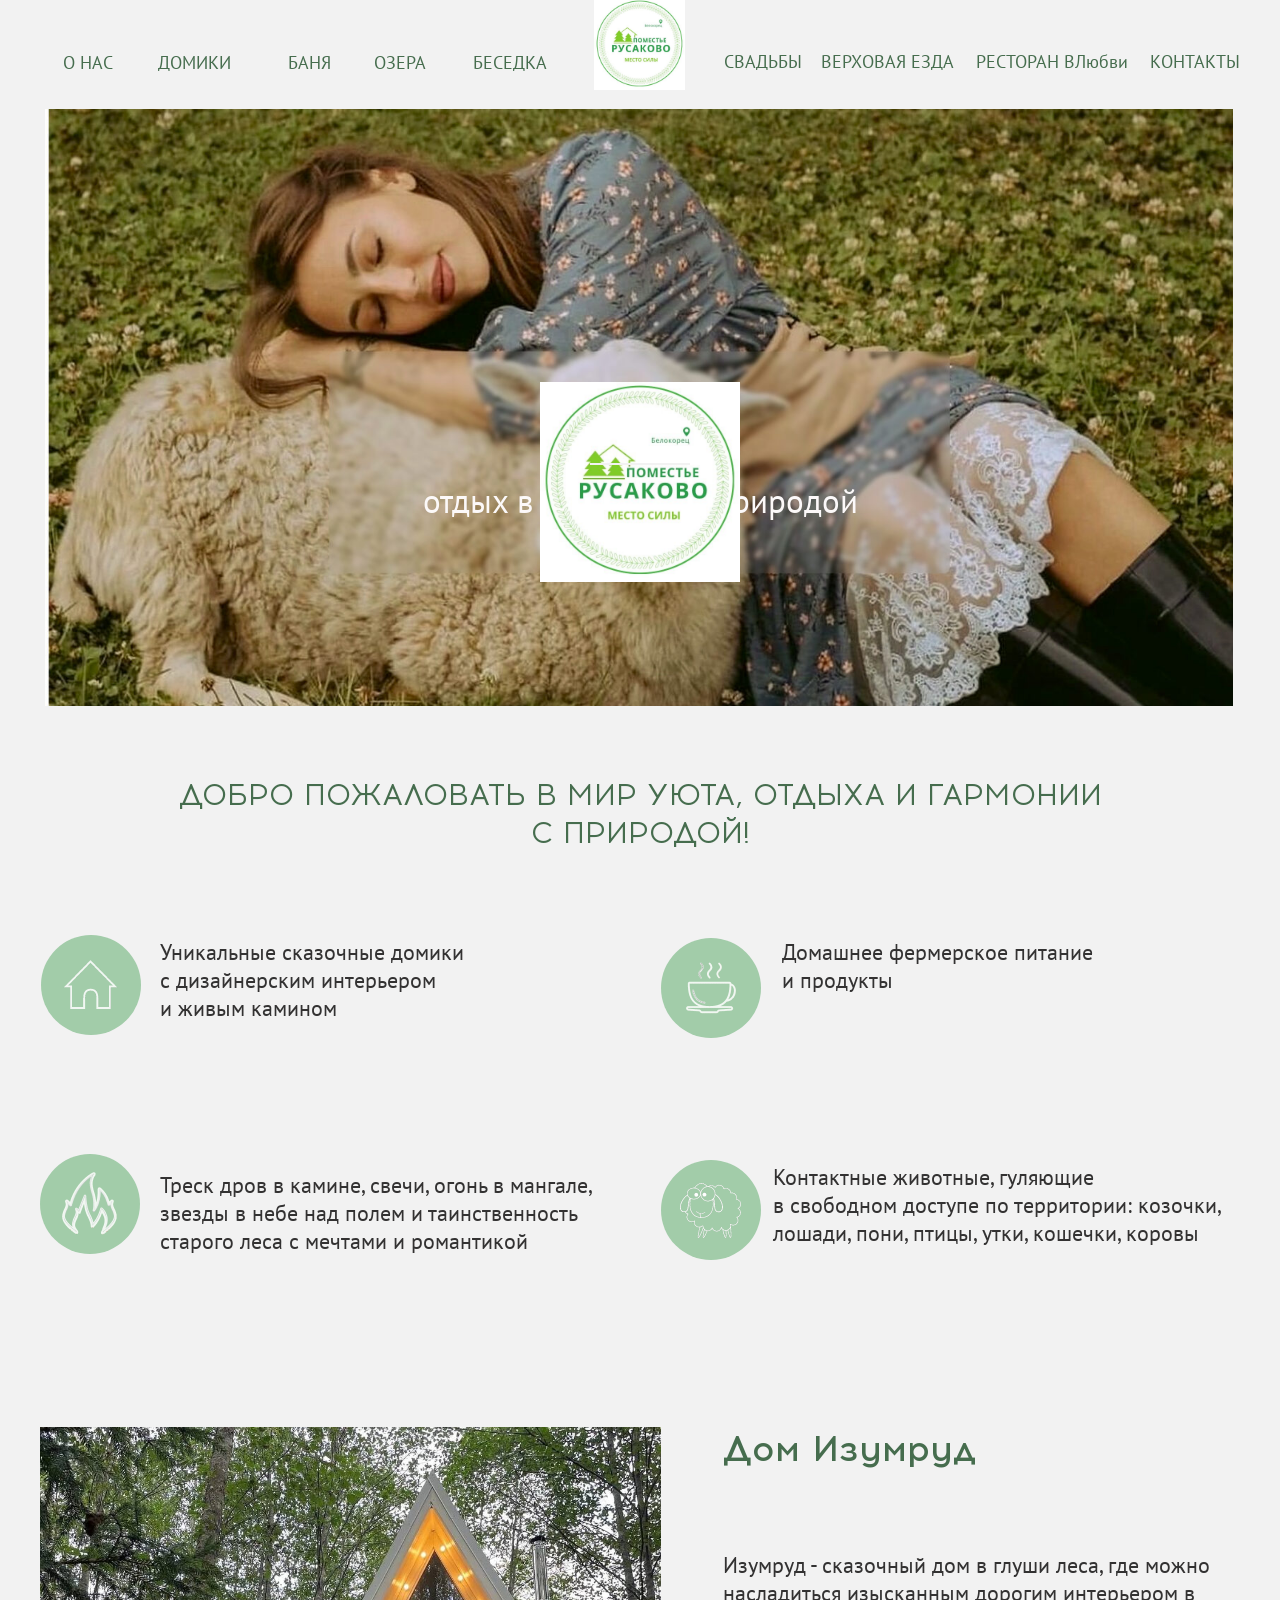
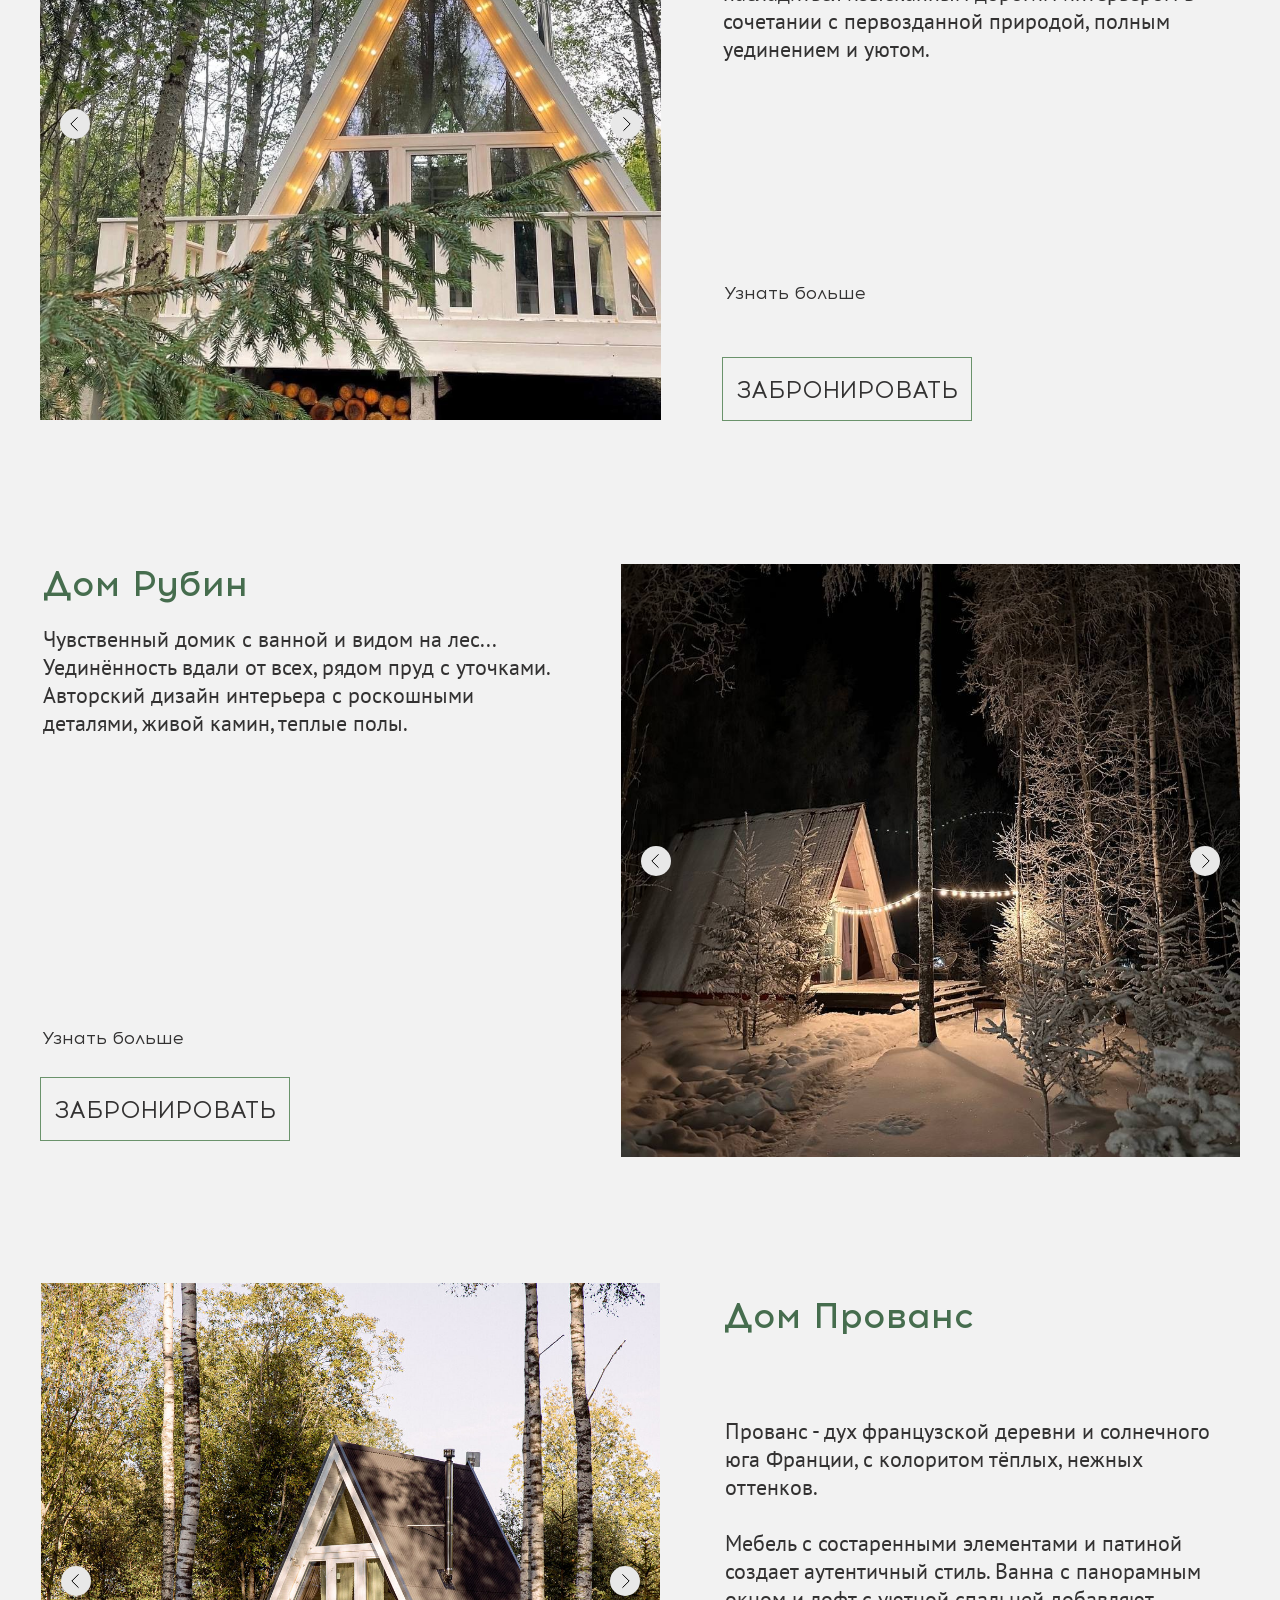
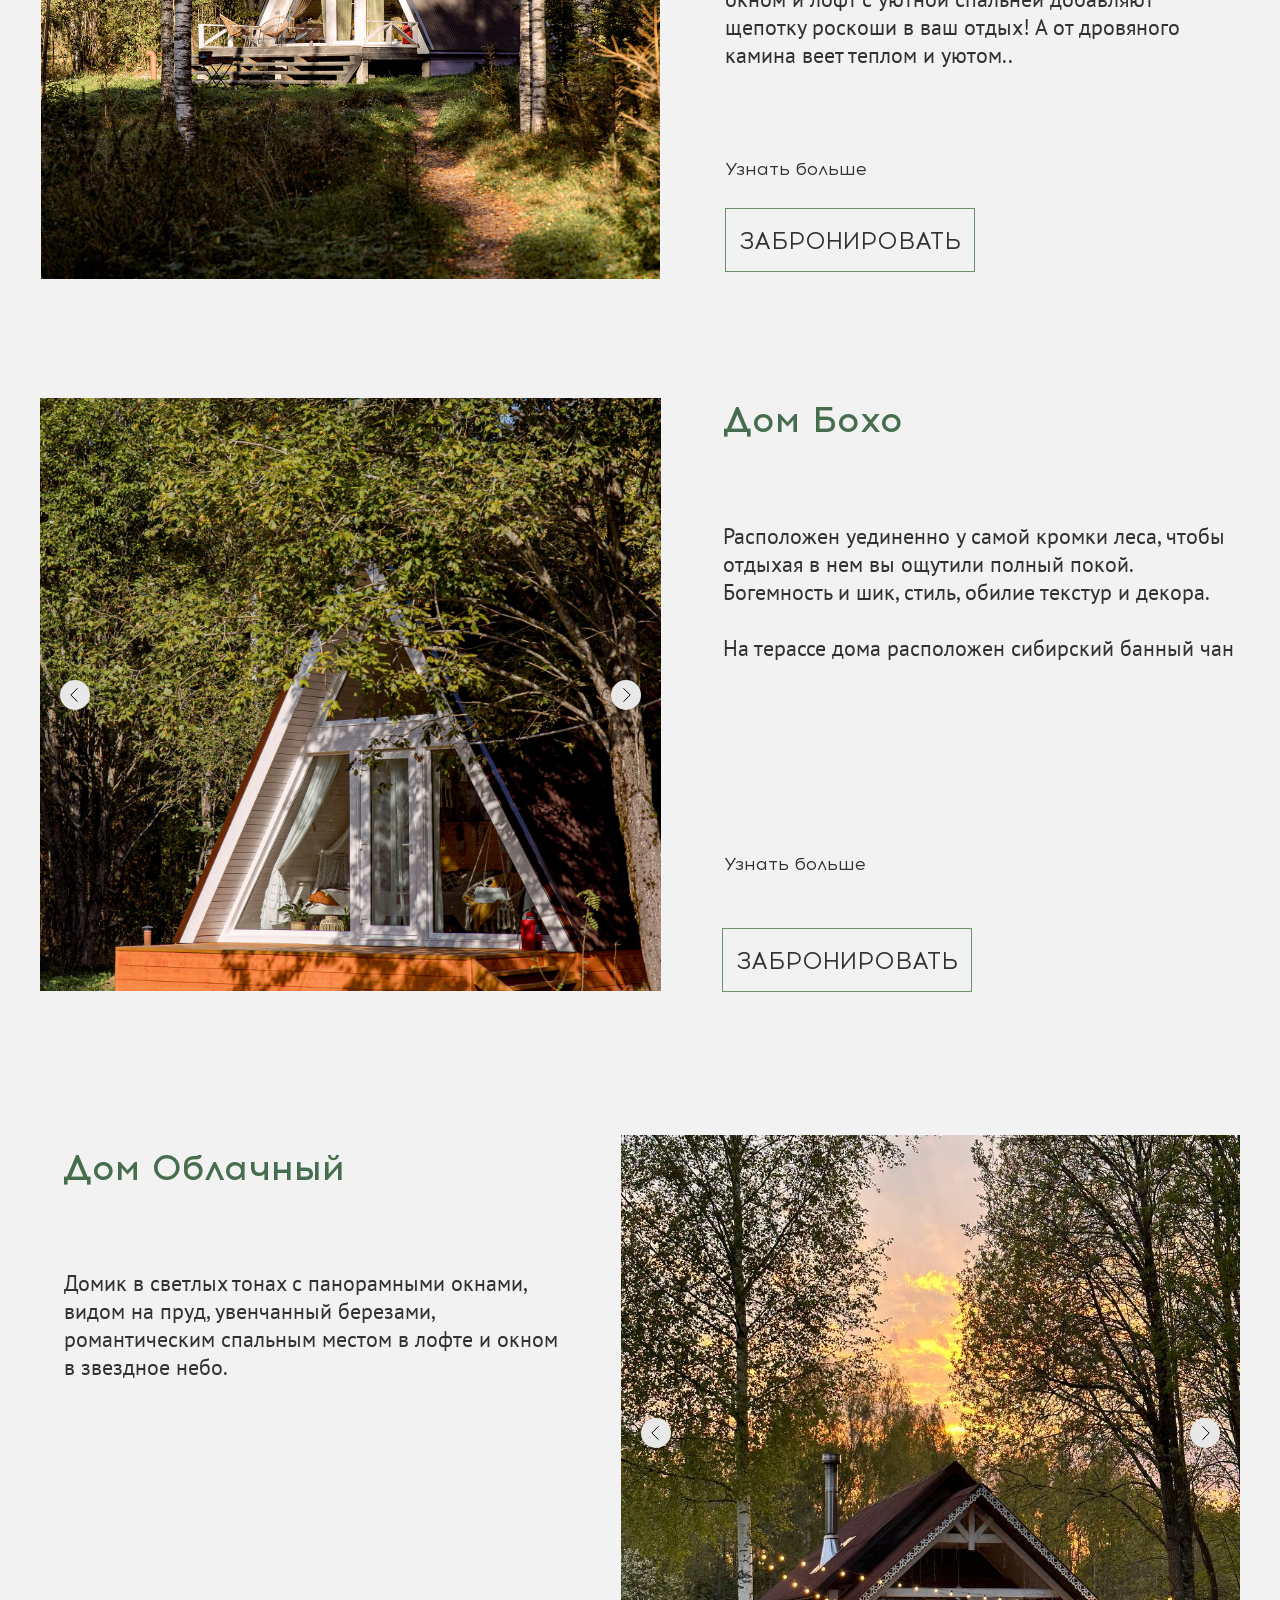
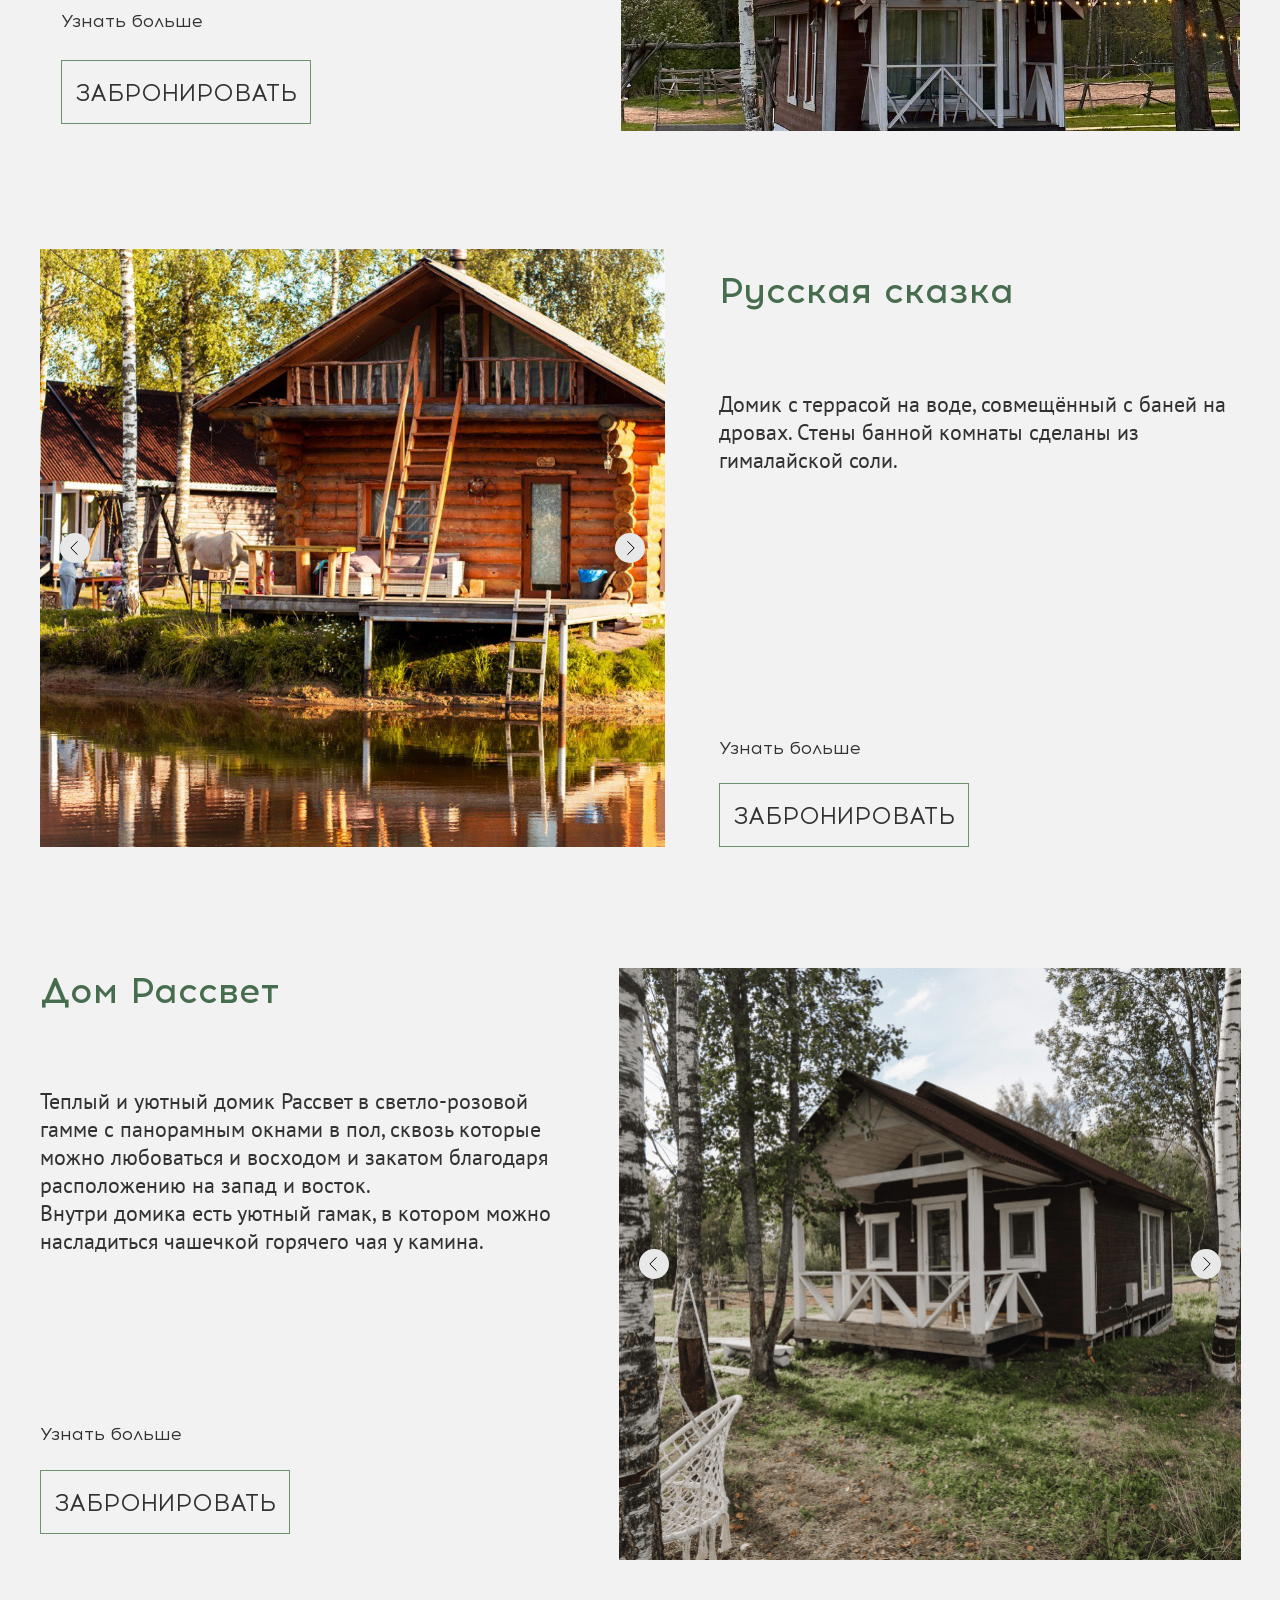
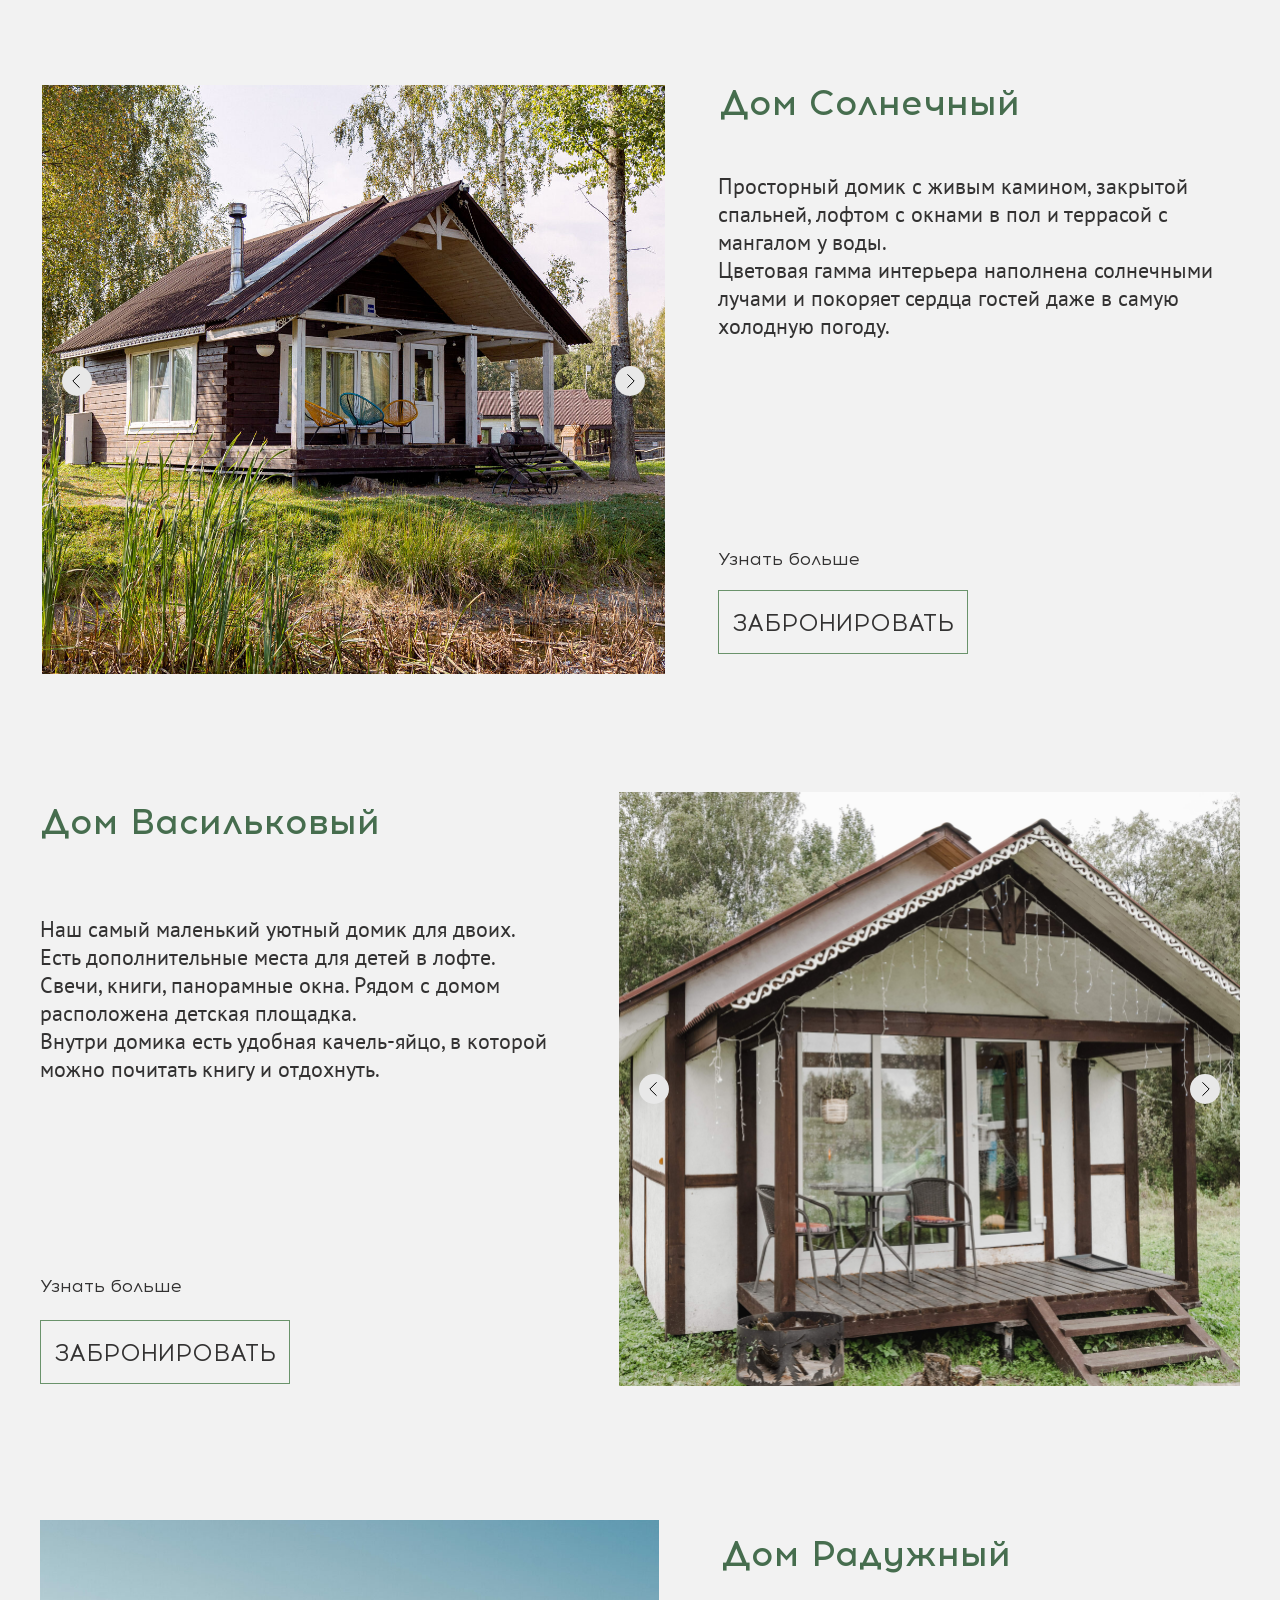
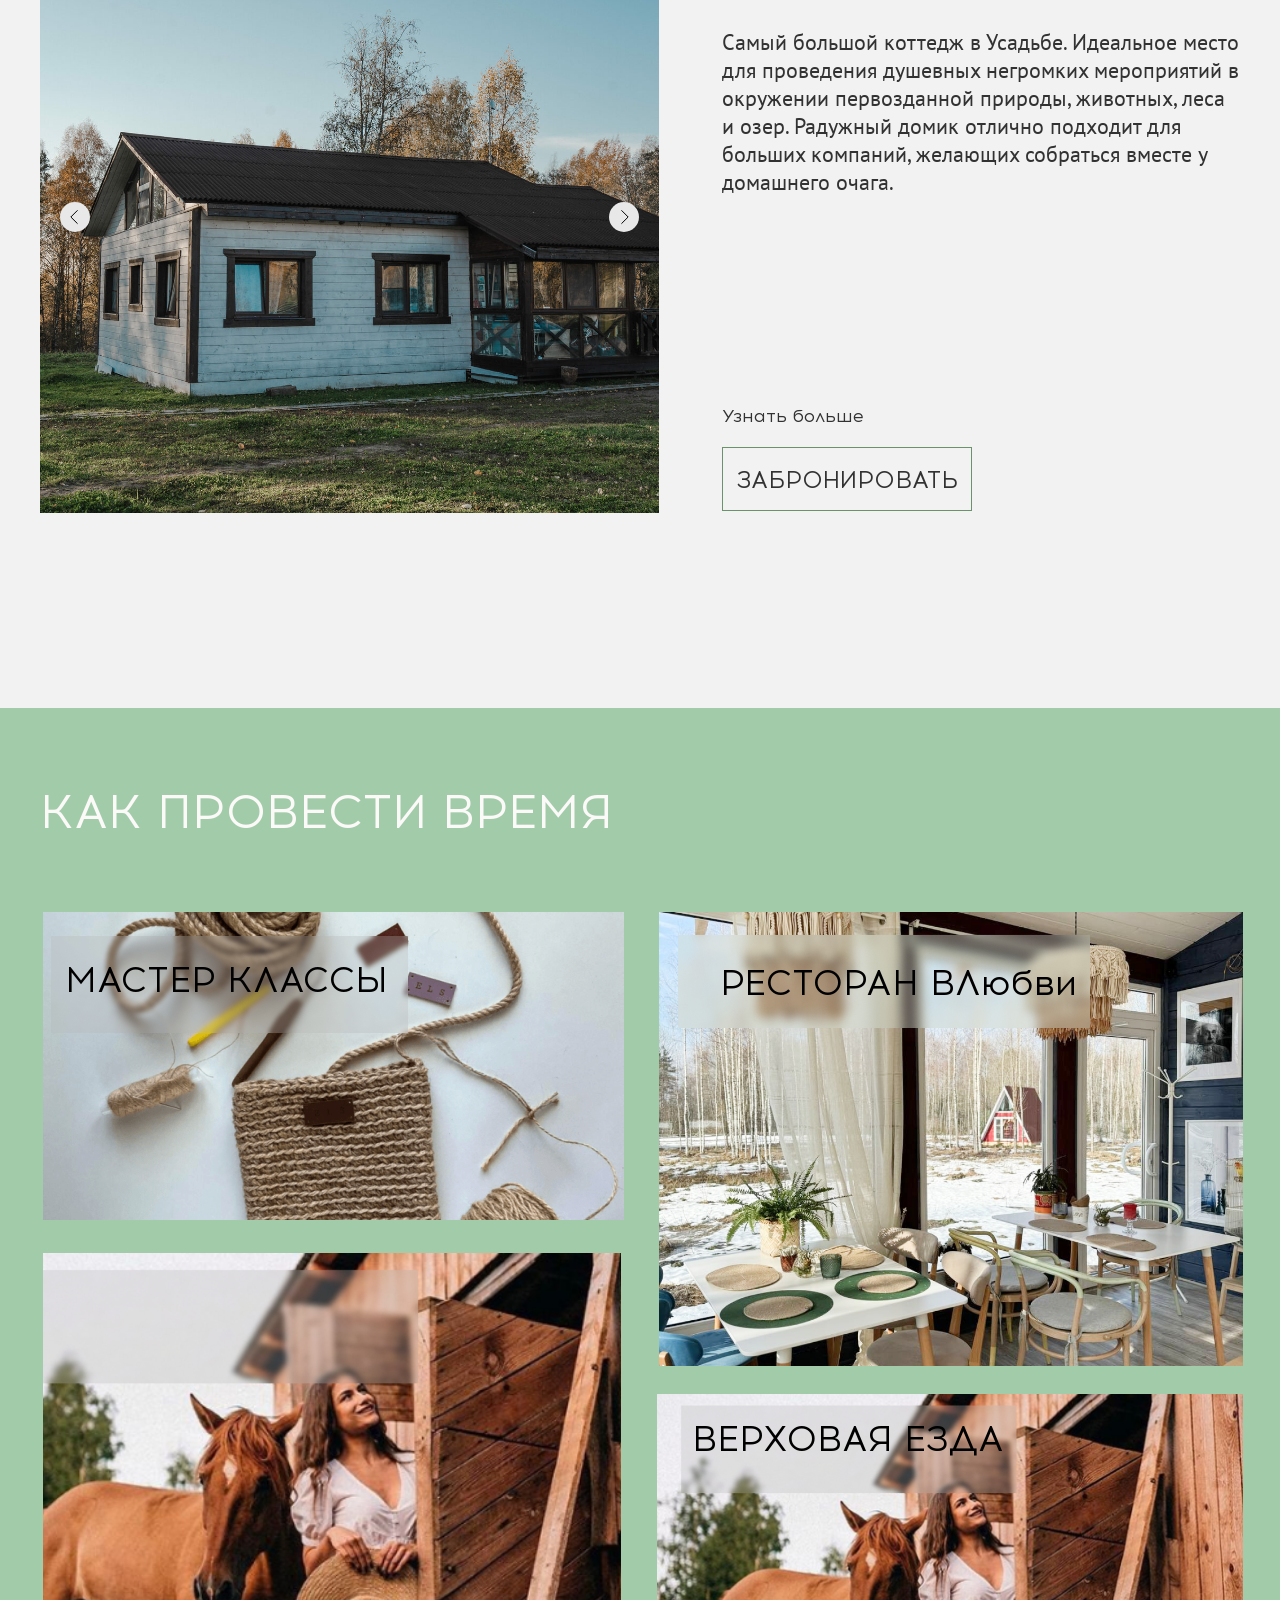
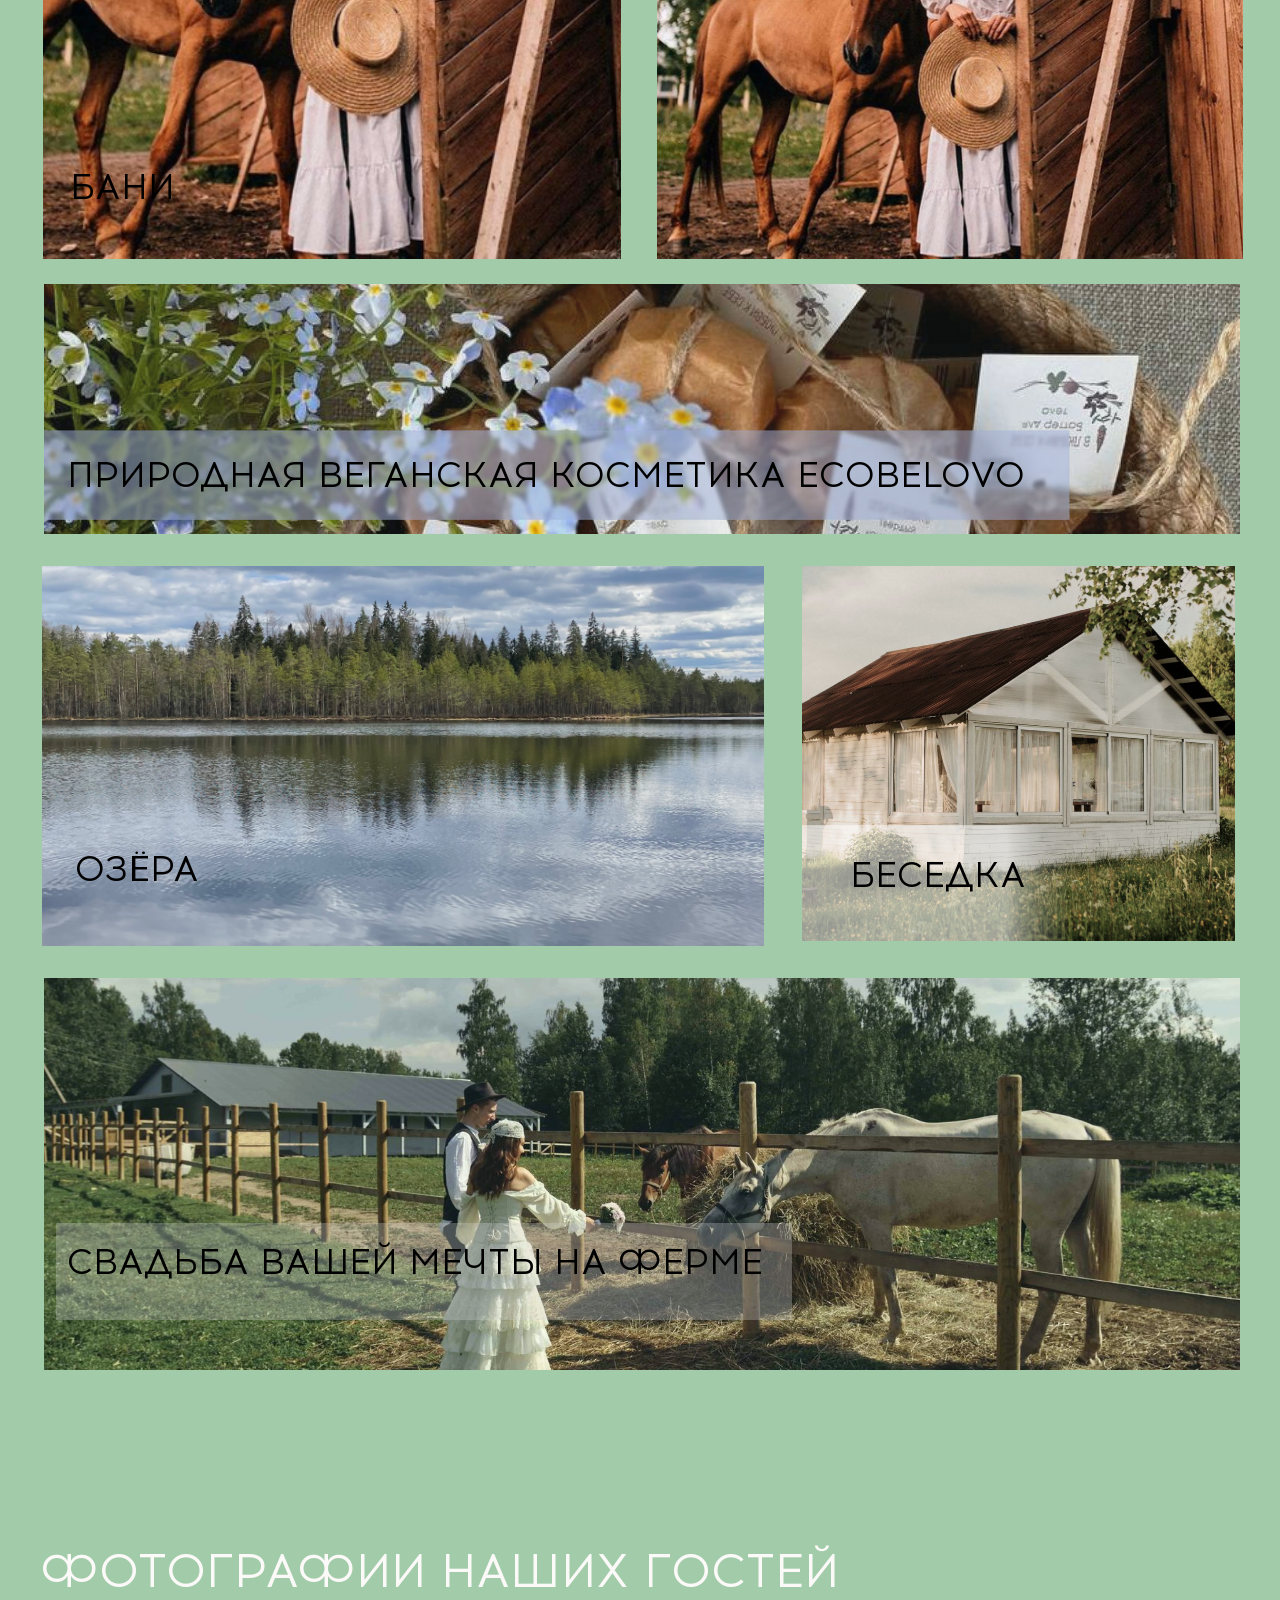
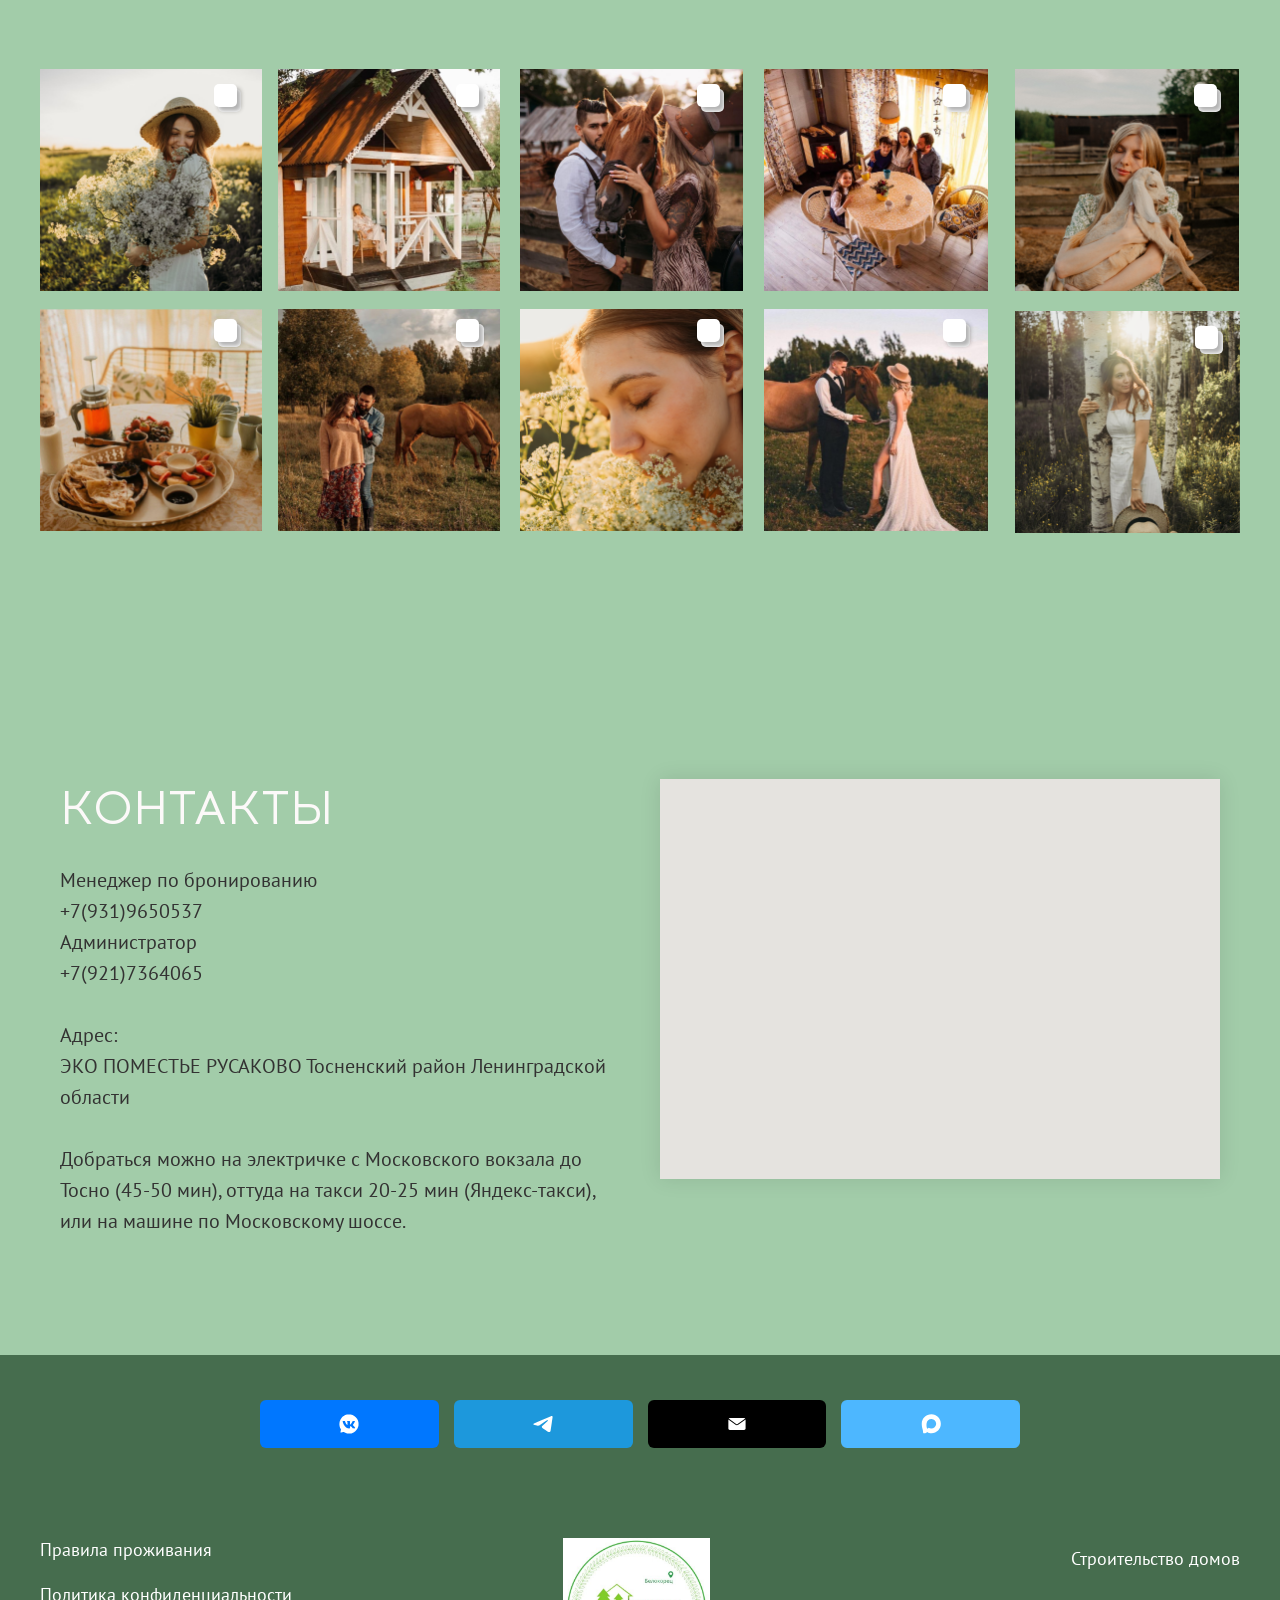
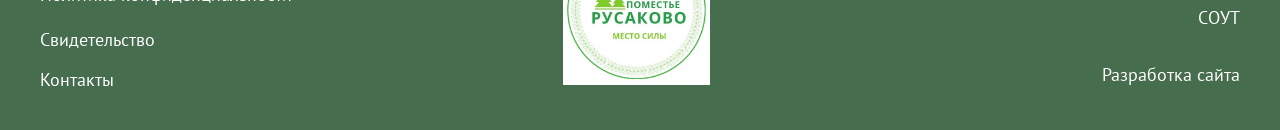
==== commit 62e1a0e6: "Replace Ecobelovo name with Pomestie Rusakovo throughout" ====
--- a/index.html
+++ b/index.html
@@ -1,4 +1,4 @@
-<!DOCTYPE html> <html> <head> <meta charset="utf-8" /> <meta http-equiv="Content-Type" content="text/html; charset=utf-8" /> <meta name="viewport" content="width=device-width, initial-scale=1.0" /> <meta name="google-site-verification" content="google-site-verification=DHZA6BpZiVyV43nDsR1VNR1OjdogMRy4rds2akVA0uY" /> <meta name="yandex-verification" content="37623b62d79eb483" /> <!--metatextblock--> <title>Домики на ферме в лесу — Эко усадьба Белово, Ленинградская область</title> <meta name="description" content="Экологичная база отдыха под Санкт-Петербургом. Уютные треугольные домики, русская баня, домашние животные в контактном зоопарке — идеально для отдыха с детьми" /> <meta name="keywords" content="кфх,база отдыха спб, отдых с детьми, отдых на озере, дом у озера, аренда домика" /> <meta property="og:url" content="https://www.ecobelovo.ru" /> <meta property="og:title" content="Эко усадьба Белово" /> <meta property="og:description" content="Экологичная база отдыха под Санкт-Петербургом. Уютные домики, русская баня, домашние животные в контактном зоопарке — идеально для отдыха с детьми" /> <meta property="og:type" content="website" /> <meta property="og:image" content="images/_DSC4568.jpg" /> <link rel="canonical" href="index.html"> <!--/metatextblock--> <meta name="format-detection" content="telephone=no" /> <meta http-equiv="x-dns-prefetch-control" content="on"> <link rel="dns-prefetch" href="https://ws.tildacdn.com"> <link rel="dns-prefetch" href="static.tildacdn.com/index.html"> <!--favicons--> <link rel="shortcut icon" href="static.tildacdn.com/tild3530-3564-4933-b765-366534323862/favicon.ico" type="image/x-icon"/> <link rel="apple-touch-icon" href="static.tildacdn.com/tild3333-3338-4362-b930-666236663133/Ecobelovo_logo_squar.png"> <link rel="apple-touch-icon" sizes="76x76" href="static.tildacdn.com/tild3333-3338-4362-b930-666236663133/Ecobelovo_logo_squar.png"> <link rel="apple-touch-icon" sizes="152x152" href="static.tildacdn.com/tild3333-3338-4362-b930-666236663133/Ecobelovo_logo_squar.png"> <link rel="apple-touch-startup-image" href="static.tildacdn.com/tild3333-3338-4362-b930-666236663133/Ecobelovo_logo_squar.png"> <meta name="msapplication-TileColor" content="#000000"> <meta name="msapplication-TileImage" content="images/Ecobelovo_logo_squar.png"> <!--/favicons--> <!-- Assets --> <script src="neo.tildacdn.com/js/tilda-fallback-1.0.min.js" async charset="utf-8"></script> <link rel="stylesheet" href="static.tildacdn.com/css/tilda-grid-3.0.min.css" type="text/css" media="all" onerror="this.loaderr='y';"/> <link rel="stylesheet" href="static.tildacdn.com/ws/project4738149/tilda-blocks-page23065142.min.css" type="text/css" media="all" onerror="this.loaderr='y';" /> <link rel="preconnect" href="https://fonts.gstatic.com"> <link href="https://fonts.googleapis.com/css2?family=PT+Sans:wght@400;700&subset=latin,cyrillic" rel="stylesheet"> <link rel="stylesheet" href="static.tildacdn.com/css/tilda-animation-2.0.min.css" type="text/css" media="all" onerror="this.loaderr='y';" /> <link rel="stylesheet" href="static.tildacdn.com/css/tilda-popup-1.1.min.css" type="text/css" media="print" onload="this.media='all';" onerror="this.loaderr='y';" /> <noscript><link rel="stylesheet" href="static.tildacdn.com/css/tilda-popup-1.1.min.css" type="text/css" media="all" /></noscript> <link rel="stylesheet" href="static.tildacdn.com/css/tilda-menu-widgeticons-1.0.min.css" type="text/css" media="all" onerror="this.loaderr='y';" /> <link rel="stylesheet" href="static.tildacdn.com/css/tilda-forms-1.0.min.css" type="text/css" media="all" onerror="this.loaderr='y';" /> <link rel="stylesheet" href="static.tildacdn.com/css/tilda-slds-1.4.min.css" type="text/css" media="print" onload="this.media='all';" onerror="this.loaderr='y';" /> <noscript><link rel="stylesheet" href="static.tildacdn.com/css/tilda-slds-1.4.min.css" type="text/css" media="all" /></noscript> <link rel="stylesheet" href="static.tildacdn.com/css/tilda-zero-gallery-1.0.min.css" type="text/css" media="all" onerror="this.loaderr='y';" /> <link rel="stylesheet" href="static.tildacdn.com/css/tilda-zoom-2.0.min.css" type="text/css" media="print" onload="this.media='all';" onerror="this.loaderr='y';" /> <noscript><link rel="stylesheet" href="static.tildacdn.com/css/tilda-zoom-2.0.min.css" type="text/css" media="all" /></noscript> <script nomodule src="static.tildacdn.com/js/tilda-polyfill-1.0.min.js" charset="utf-8"></script> <script type="text/javascript">function t_onReady(func) {if(document.readyState!='loading') {func();} else {document.addEventListener('DOMContentLoaded',func);}}
+<!DOCTYPE html> <html> <head> <meta charset="utf-8" /> <meta http-equiv="Content-Type" content="text/html; charset=utf-8" /> <meta name="viewport" content="width=device-width, initial-scale=1.0" /> <meta name="google-site-verification" content="google-site-verification=DHZA6BpZiVyV43nDsR1VNR1OjdogMRy4rds2akVA0uY" /> <meta name="yandex-verification" content="37623b62d79eb483" /> <!--metatextblock--> <title>Домики на ферме в лесу — Эко поместье Русаково, Ленинградская область</title> <meta name="description" content="Экологичная база отдыха под Санкт-Петербургом. Уютные треугольные домики, русская баня, домашние животные в контактном зоопарке — идеально для отдыха с детьми" /> <meta name="keywords" content="кфх,база отдыха спб, отдых с детьми, отдых на озере, дом у озера, аренда домика" /> <meta property="og:url" content="https://www.ecobelovo.ru" /> <meta property="og:title" content="Эко поместье Русаково" /> <meta property="og:description" content="Экологичная база отдыха под Санкт-Петербургом. Уютные домики, русская баня, домашние животные в контактном зоопарке — идеально для отдыха с детьми" /> <meta property="og:type" content="website" /> <meta property="og:image" content="images/_DSC4568.jpg" /> <link rel="canonical" href="index.html"> <!--/metatextblock--> <meta name="format-detection" content="telephone=no" /> <meta http-equiv="x-dns-prefetch-control" content="on"> <link rel="dns-prefetch" href="https://ws.tildacdn.com"> <link rel="dns-prefetch" href="static.tildacdn.com/index.html"> <!--favicons--> <link rel="shortcut icon" href="static.tildacdn.com/tild3530-3564-4933-b765-366534323862/favicon.ico" type="image/x-icon"/> <link rel="apple-touch-icon" href="static.tildacdn.com/tild3333-3338-4362-b930-666236663133/Ecobelovo_logo_squar.png"> <link rel="apple-touch-icon" sizes="76x76" href="static.tildacdn.com/tild3333-3338-4362-b930-666236663133/Ecobelovo_logo_squar.png"> <link rel="apple-touch-icon" sizes="152x152" href="static.tildacdn.com/tild3333-3338-4362-b930-666236663133/Ecobelovo_logo_squar.png"> <link rel="apple-touch-startup-image" href="static.tildacdn.com/tild3333-3338-4362-b930-666236663133/Ecobelovo_logo_squar.png"> <meta name="msapplication-TileColor" content="#000000"> <meta name="msapplication-TileImage" content="images/Ecobelovo_logo_squar.png"> <!--/favicons--> <!-- Assets --> <script src="neo.tildacdn.com/js/tilda-fallback-1.0.min.js" async charset="utf-8"></script> <link rel="stylesheet" href="static.tildacdn.com/css/tilda-grid-3.0.min.css" type="text/css" media="all" onerror="this.loaderr='y';"/> <link rel="stylesheet" href="static.tildacdn.com/ws/project4738149/tilda-blocks-page23065142.min.css" type="text/css" media="all" onerror="this.loaderr='y';" /> <link rel="preconnect" href="https://fonts.gstatic.com"> <link href="https://fonts.googleapis.com/css2?family=PT+Sans:wght@400;700&subset=latin,cyrillic" rel="stylesheet"> <link rel="stylesheet" href="static.tildacdn.com/css/tilda-animation-2.0.min.css" type="text/css" media="all" onerror="this.loaderr='y';" /> <link rel="stylesheet" href="static.tildacdn.com/css/tilda-popup-1.1.min.css" type="text/css" media="print" onload="this.media='all';" onerror="this.loaderr='y';" /> <noscript><link rel="stylesheet" href="static.tildacdn.com/css/tilda-popup-1.1.min.css" type="text/css" media="all" /></noscript> <link rel="stylesheet" href="static.tildacdn.com/css/tilda-menu-widgeticons-1.0.min.css" type="text/css" media="all" onerror="this.loaderr='y';" /> <link rel="stylesheet" href="static.tildacdn.com/css/tilda-forms-1.0.min.css" type="text/css" media="all" onerror="this.loaderr='y';" /> <link rel="stylesheet" href="static.tildacdn.com/css/tilda-slds-1.4.min.css" type="text/css" media="print" onload="this.media='all';" onerror="this.loaderr='y';" /> <noscript><link rel="stylesheet" href="static.tildacdn.com/css/tilda-slds-1.4.min.css" type="text/css" media="all" /></noscript> <link rel="stylesheet" href="static.tildacdn.com/css/tilda-zero-gallery-1.0.min.css" type="text/css" media="all" onerror="this.loaderr='y';" /> <link rel="stylesheet" href="static.tildacdn.com/css/tilda-zoom-2.0.min.css" type="text/css" media="print" onload="this.media='all';" onerror="this.loaderr='y';" /> <noscript><link rel="stylesheet" href="static.tildacdn.com/css/tilda-zoom-2.0.min.css" type="text/css" media="all" /></noscript> <script nomodule src="static.tildacdn.com/js/tilda-polyfill-1.0.min.js" charset="utf-8"></script> <script type="text/javascript">function t_onReady(func) {if(document.readyState!='loading') {func();} else {document.addEventListener('DOMContentLoaded',func);}}
 function t_onFuncLoad(funcName,okFunc,time) {if(typeof window[funcName]==='function') {okFunc();} else {setTimeout(function() {t_onFuncLoad(funcName,okFunc,time);},(time||100));}}function t_throttle(fn,threshhold,scope) {return function() {fn.apply(scope||this,arguments);};}function t396_initialScale(t){var e=document.getElementById("rec"+t);if(e){var i=e.querySelector(".t396__artboard");if(i){window.tn_scale_initial_window_width||(window.tn_scale_initial_window_width=document.documentElement.clientWidth);var a=window.tn_scale_initial_window_width,r=[],n,l=i.getAttribute("data-artboard-screens");if(l){l=l.split(",");for(var o=0;o<l.length;o++)r[o]=parseInt(l[o],10)}else r=[320,480,640,960,1200];for(var o=0;o<r.length;o++){var d=r[o];a>=d&&(n=d)}var _="edit"===window.allrecords.getAttribute("data-tilda-mode"),c="center"===t396_getFieldValue(i,"valign",n,r),s="grid"===t396_getFieldValue(i,"upscale",n,r),w=t396_getFieldValue(i,"height_vh",n,r),g=t396_getFieldValue(i,"height",n,r),u=!!window.opr&&!!window.opr.addons||!!window.opera||-1!==navigator.userAgent.indexOf(" OPR/");if(!_&&c&&!s&&!w&&g&&!u){var h=parseFloat((a/n).toFixed(3)),f=[i,i.querySelector(".t396__carrier"),i.querySelector(".t396__filter")],v=Math.floor(parseInt(g,10)*h)+"px",p;i.style.setProperty("--initial-scale-height",v);for(var o=0;o<f.length;o++)f[o].style.setProperty("height","var(--initial-scale-height)");t396_scaleInitial__getElementsToScale(i).forEach((function(t){t.style.zoom=h}))}}}}function t396_scaleInitial__getElementsToScale(t){return t?Array.prototype.slice.call(t.children).filter((function(t){return t&&(t.classList.contains("t396__elem")||t.classList.contains("t396__group"))})):[]}function t396_getFieldValue(t,e,i,a){var r,n=a[a.length-1];if(!(r=i===n?t.getAttribute("data-artboard-"+e):t.getAttribute("data-artboard-"+e+"-res-"+i)))for(var l=0;l<a.length;l++){var o=a[l];if(!(o<=i)&&(r=o===n?t.getAttribute("data-artboard-"+e):t.getAttribute("data-artboard-"+e+"-res-"+o)))break}return r}window.TN_SCALE_INITIAL_VER="1.0",window.tn_scale_initial_window_width=null;</script> <script src="static.tildacdn.com/js/jquery-1.10.2.min.js" charset="utf-8" onerror="this.loaderr='y';"></script> <script src="static.tildacdn.com/js/tilda-scripts-3.0.min.js" charset="utf-8" defer onerror="this.loaderr='y';"></script> <script src="static.tildacdn.com/ws/project4738149/tilda-blocks-page23065142.min.js" charset="utf-8" async onerror="this.loaderr='y';"></script> <script src="static.tildacdn.com/js/tilda-lazyload-1.0.min.js" charset="utf-8" async onerror="this.loaderr='y';"></script> <script src="static.tildacdn.com/js/tilda-animation-2.0.min.js" charset="utf-8" async onerror="this.loaderr='y';"></script> <script src="static.tildacdn.com/js/tilda-zero-1.1.min.js" charset="utf-8" async onerror="this.loaderr='y';"></script> <script src="static.tildacdn.com/js/tilda-popup-1.0.min.js" charset="utf-8" async onerror="this.loaderr='y';"></script> <script src="static.tildacdn.com/js/tilda-map-1.0.min.js" charset="utf-8" async onerror="this.loaderr='y';"></script> <script src="static.tildacdn.com/js/tilda-menu-1.0.min.js" charset="utf-8" async onerror="this.loaderr='y';"></script> <script src="static.tildacdn.com/js/tilda-menu-widgeticons-1.0.min.js" charset="utf-8" async onerror="this.loaderr='y';"></script> <script src="static.tildacdn.com/js/tilda-forms-1.0.min.js" charset="utf-8" async onerror="this.loaderr='y';"></script> <script src="static.tildacdn.com/js/tilda-slds-1.4.min.js" charset="utf-8" async onerror="this.loaderr='y';"></script> <script src="static.tildacdn.com/js/tilda-zero-gallery-1.0.min.js" charset="utf-8" async onerror="this.loaderr='y';"></script> <script src="static.tildacdn.com/js/hammer.min.js" charset="utf-8" async onerror="this.loaderr='y';"></script> <script src="static.tildacdn.com/js/tilda-animation-sbs-1.0.min.js" charset="utf-8" async onerror="this.loaderr='y';"></script> <script src="static.tildacdn.com/js/tilda-zoom-2.0.min.js" charset="utf-8" async onerror="this.loaderr='y';"></script> <script src="static.tildacdn.com/js/tilda-zero-scale-1.0.min.js" charset="utf-8" async onerror="this.loaderr='y';"></script> <script src="static.tildacdn.com/js/tilda-skiplink-1.0.min.js" charset="utf-8" async onerror="this.loaderr='y';"></script> <script src="static.tildacdn.com/js/tilda-events-1.0.min.js" charset="utf-8" async onerror="this.loaderr='y';"></script> <!-- nominify begin --><!-- Pixel --> <script type="text/javascript">
 (function (d, w) {
 var n = d.getElementsByTagName("script")[0],
@@ -252,7 +252,7 @@
 aria-label='' role="img"> </a> </div> <div class='t396__elem tn-elem tn-elem__3731437991635539000907 ' data-elem-id='1635539000907' data-elem-type='shape' data-field-top-value="382" data-field-left-value="178" data-field-height-value="23" data-field-width-value="23" data-field-axisy-value="top" data-field-axisx-value="left" data-field-container-value="grid" data-field-topunits-value="px" data-field-leftunits-value="px" data-field-heightunits-value="px" data-field-widthunits-value="px" data-animate-mobile="y" data-animate-sbs-event="scroll" data-animate-sbs-trg="1" data-animate-sbs-trgofst="0" data-animate-sbs-opts="[{'di':'0','mx':'0','my':'0','sx':'1','sy':'1','op':'1','ro':'0','bl':'0','fi':'','dd':'0'},{'di':'100','mx':'0','my':'0','sx':'1','sy':'1','op':'1','ro':'0','bl':'0','fi':'','dd':'0'}]" data-field-top-res-320-value="262" data-field-left-res-320-value="90" data-field-height-res-320-value="11" data-field-width-res-320-value="11" data-field-top-res-480-value="398" data-field-left-res-480-value="126" data-field-height-res-480-value="16" data-field-width-res-480-value="16" data-field-top-res-640-value="413"> <a class='tn-atom' href="https://vk.com/fermabelovo"> </a> </div> <div class='t396__elem tn-elem tn-elem__3731437991635539000911 ' data-elem-id='1635539000911' data-elem-type='shape' data-field-top-value="377" data-field-left-value="174" data-field-height-value="23" data-field-width-value="23" data-field-axisy-value="top" data-field-axisx-value="left" data-field-container-value="grid" data-field-topunits-value="px" data-field-leftunits-value="px" data-field-heightunits-value="px" data-field-widthunits-value="px" data-animate-mobile="y" data-animate-sbs-event="scroll" data-animate-sbs-trg="1" data-animate-sbs-trgofst="0" data-animate-sbs-opts="[{'di':'0','mx':'0','my':'0','sx':'1','sy':'1','op':'1','ro':'0','bl':'0','fi':'','dd':'0'},{'di':'100','mx':'0','my':'0','sx':'1','sy':'1','op':'1','ro':'0','bl':'0','fi':'','dd':'0'}]" data-field-top-res-320-value="260" data-field-left-res-320-value="88" data-field-height-res-320-value="15" data-field-width-res-320-value="15" data-field-top-res-480-value="394" data-field-left-res-480-value="123" data-field-height-res-480-value="16" data-field-width-res-480-value="16" data-field-top-res-640-value="408"> <a class='tn-atom' href="https://vk.com/fermabelovo"> </a> </div> <div class='t396__elem tn-elem tn-elem__3731437991635539000632 t-animate' data-elem-id='1635539000632' data-elem-type='text' data-field-top-value="-1" data-field-left-value="0" data-field-width-value="810" data-field-axisy-value="top" data-field-axisx-value="left" data-field-container-value="grid" data-field-topunits-value="px" data-field-leftunits-value="px" data-field-heightunits-value="" data-field-widthunits-value="px" data-animate-style="zoomin" data-animate-duration="1" data-animate-scale="0.9" data-animate-mobile="y" data-field-fontsize-value="48" data-field-top-res-320-value="-4" data-field-left-res-320-value="0" data-field-width-res-320-value="334" data-field-fontsize-res-320-value="30" data-field-top-res-480-value="39" data-field-left-res-480-value="0" data-field-width-res-480-value="466" data-field-fontsize-res-480-value="40" data-field-top-res-640-value="5" data-field-left-res-640-value="0" data-field-width-res-640-value="661"> <div class='tn-atom'field='tn_text_1635539000632'>фотографии наших гостей</div> </div> <div class='t396__elem tn-elem tn-elem__3731437991635539000737 ' data-elem-id='1635539000737' data-elem-type='shape' data-field-top-value="369" data-field-left-value="975" data-field-height-value="222" data-field-width-value="225" data-field-axisy-value="top" data-field-axisx-value="left" data-field-container-value="grid" data-field-topunits-value="px" data-field-leftunits-value="px" data-field-heightunits-value="px" data-field-widthunits-value="px" data-animate-mobile="y" data-animate-sbs-event="scroll" data-animate-sbs-trg="1" data-animate-sbs-trgofst="0" data-animate-sbs-opts="[{'di':'0','mx':'0','my':'0','sx':'1','sy':'1','op':'1','ro':'0','bl':'0','fi':'','dd':'0'},{'di':'100','mx':'0','my':'0','sx':'1','sy':'1','op':'1','ro':'0','bl':'0','fi':'','dd':'0'}]" data-field-top-res-320-value="535" data-field-left-res-320-value="1514" data-field-height-res-320-value="110" data-field-width-res-320-value="111" data-field-top-res-480-value="387" data-field-left-res-480-value="688" data-field-height-res-480-value="156" data-field-width-res-480-value="159"> <a class='tn-atom t-bgimg' href="https://www.instagram.com/p/CQJYu_OrVPL/?utm_source=ig_web_copy_link" data-original="images/0e741040149cbb212ca0.png"
 aria-label='' role="img"> </a> </div> <div class='t396__elem tn-elem tn-elem__3731437991635539000741 ' data-elem-id='1635539000741' data-elem-type='shape' data-field-top-value="389" data-field-left-value="1160" data-field-height-value="23" data-field-width-value="23" data-field-axisy-value="top" data-field-axisx-value="left" data-field-container-value="grid" data-field-topunits-value="px" data-field-leftunits-value="px" data-field-heightunits-value="px" data-field-widthunits-value="px" data-animate-mobile="y" data-animate-sbs-event="scroll" data-animate-sbs-trg="1" data-animate-sbs-trgofst="0" data-animate-sbs-opts="[{'di':'0','mx':'0','my':'0','sx':'1','sy':'1','op':'1','ro':'0','bl':'0','fi':'','dd':'0'},{'di':'100','mx':'0','my':'0','sx':'1','sy':'1','op':'1','ro':'0','bl':'0','fi':'','dd':'0'}]" data-field-top-res-320-value="542" data-field-left-res-320-value="1604" data-field-height-res-320-value="15" data-field-width-res-320-value="15" data-field-top-res-480-value="398" data-field-left-res-480-value="817" data-field-height-res-480-value="16" data-field-width-res-480-value="16"> <a class='tn-atom' href="https://www.instagram.com/p/CQJYu_OrVPL/?utm_source=ig_web_copy_link"> </a> </div> <div class='t396__elem tn-elem tn-elem__3731437991635539000745 ' data-elem-id='1635539000745' data-elem-type='shape' data-field-top-value="384" data-field-left-value="1155" data-field-height-value="23" data-field-width-value="23" data-field-axisy-value="top" data-field-axisx-value="left" data-field-container-value="grid" data-field-topunits-value="px" data-field-leftunits-value="px" data-field-heightunits-value="px" data-field-widthunits-value="px" data-animate-mobile="y" data-animate-sbs-event="scroll" data-animate-sbs-trg="1" data-animate-sbs-trgofst="0" data-animate-sbs-opts="[{'di':'0','mx':'0','my':'0','sx':'1','sy':'1','op':'1','ro':'0','bl':'0','fi':'','dd':'0'},{'di':'100','mx':'0','my':'0','sx':'1','sy':'1','op':'1','ro':'0','bl':'0','fi':'','dd':'0'}]" data-field-top-res-320-value="540" data-field-left-res-320-value="1602" data-field-height-res-320-value="15" data-field-width-res-320-value="15" data-field-top-res-480-value="394" data-field-left-res-480-value="814" data-field-height-res-480-value="16" data-field-width-res-480-value="16"> <a class='tn-atom' href="https://www.instagram.com/p/CQJYu_OrVPL/?utm_source=ig_web_copy_link"> </a> </div> <div class='t396__elem tn-elem tn-elem__3731437991635540086150' data-elem-id='1635540086150' data-elem-type='text' data-field-top-value="89" data-field-left-value="0" data-field-width-value="131" data-field-axisy-value="top" data-field-axisx-value="left" data-field-container-value="grid" data-field-topunits-value="px" data-field-leftunits-value="px" data-field-heightunits-value="" data-field-widthunits-value="px" data-field-fontsize-value="20" data-field-top-res-320-value="83" data-field-left-res-320-value="-1" data-field-top-res-480-value="142" data-field-top-res-640-value="120"> <div class='tn-atom'field='tn_text_1635540086150'></div> </div> </div> </div> <script>t_onReady(function() {t_onFuncLoad('t396_init',function() {t396_init('373143799');});});</script> <!-- /T396 --> </div> <div id="rec373166894" class="r t-rec t-rec_pt_45 t-rec_pt-res-480_15 t-rec_pb_45 t-rec_pb-res-480_15" style="padding-top:45px;padding-bottom:45px;background-color:#a2cca9; " data-record-type="113" data-bg-color="#a2cca9"> <div style="height:28px;"></div> </div> <div id="rec374021752" class="r t-rec" style=" " data-record-type="215"> <a name="contacts" style="font-size:0;"></a> </div> <div id="rec442217904" class="r t-rec t-rec_pt_45 t-rec_pt-res-480_15 t-rec_pb_45 t-rec_pb-res-480_0" style="padding-top:45px;padding-bottom:45px;background-color:#a2cca9; " data-record-type="113" data-bg-color="#a2cca9"> <div style="height:28px;"></div> </div> <div id="rec373165864" class="r t-rec t-rec_pt_0 t-rec_pb_0" style="padding-top:0px;padding-bottom:0px;background-color:#a2cca9; " data-animationappear="off" data-record-type="555" data-bg-color="#a2cca9"> <!-- t555 --> <div class="t555"> <div class="t-container" style="margin:0 auto;"> <div class="t-col t-col_6 "> <div
 class="t555__contentbox"
-style="height:400px;"> <div class="t555__contentwrapper"> <div class="t555__title t-heading t-heading_sm" field="title">КОНТАКТЫ</div> <div class="t-text t-text_md" field="text"><span style="font-weight: 500; color: rgb(51, 50, 50);">Менеджер по бронированию</span><br /><a href="tel:89319650537" style="color: rgb(51, 50, 50); font-weight: 500;">+7(931)9650537</a><br /><span style="font-weight: 500; color: rgb(51, 50, 50);">Администратор</span><br /><a href="tel:89217364065" style="color: rgb(51, 50, 50);">+7(921)7364065</a><br /><br /><span style="color: rgb(51, 50, 50);">Адрес:</span><br /><span style="color: rgb(51, 50, 50);">ЭКО УСАДЬБА БЕЛОВО Тосненский район Ленинградской области</span><br /><br /><span style="color: rgb(51, 50, 50);">Добраться можно на электричке с Московского вокзала до Тосно (45-50 мин), оттуда на такси 20-25 мин (Яндекс-такси), или на машине по Московскому шоссе.</span></div> </div> </div> </div> <div class="t-col t-col_6 "> <div
+style="height:400px;"> <div class="t555__contentwrapper"> <div class="t555__title t-heading t-heading_sm" field="title">КОНТАКТЫ</div> <div class="t-text t-text_md" field="text"><span style="font-weight: 500; color: rgb(51, 50, 50);">Менеджер по бронированию</span><br /><a href="tel:89319650537" style="color: rgb(51, 50, 50); font-weight: 500;">+7(931)9650537</a><br /><span style="font-weight: 500; color: rgb(51, 50, 50);">Администратор</span><br /><a href="tel:89217364065" style="color: rgb(51, 50, 50);">+7(921)7364065</a><br /><br /><span style="color: rgb(51, 50, 50);">Адрес:</span><br /><span style="color: rgb(51, 50, 50);">ЭКО ПОМЕСТЬЕ РУСАКОВО Тосненский район Ленинградской области</span><br /><br /><span style="color: rgb(51, 50, 50);">Добраться можно на электричке с Московского вокзала до Тосно (45-50 мин), оттуда на такси 20-25 мин (Яндекс-такси), или на машине по Московскому шоссе.</span></div> </div> </div> </div> <div class="t-col t-col_6 "> <div
 class="t-map-lazyload t555__map "
 style="height:400px;" data-maplazy-load="false"> <div
 class="t-map"
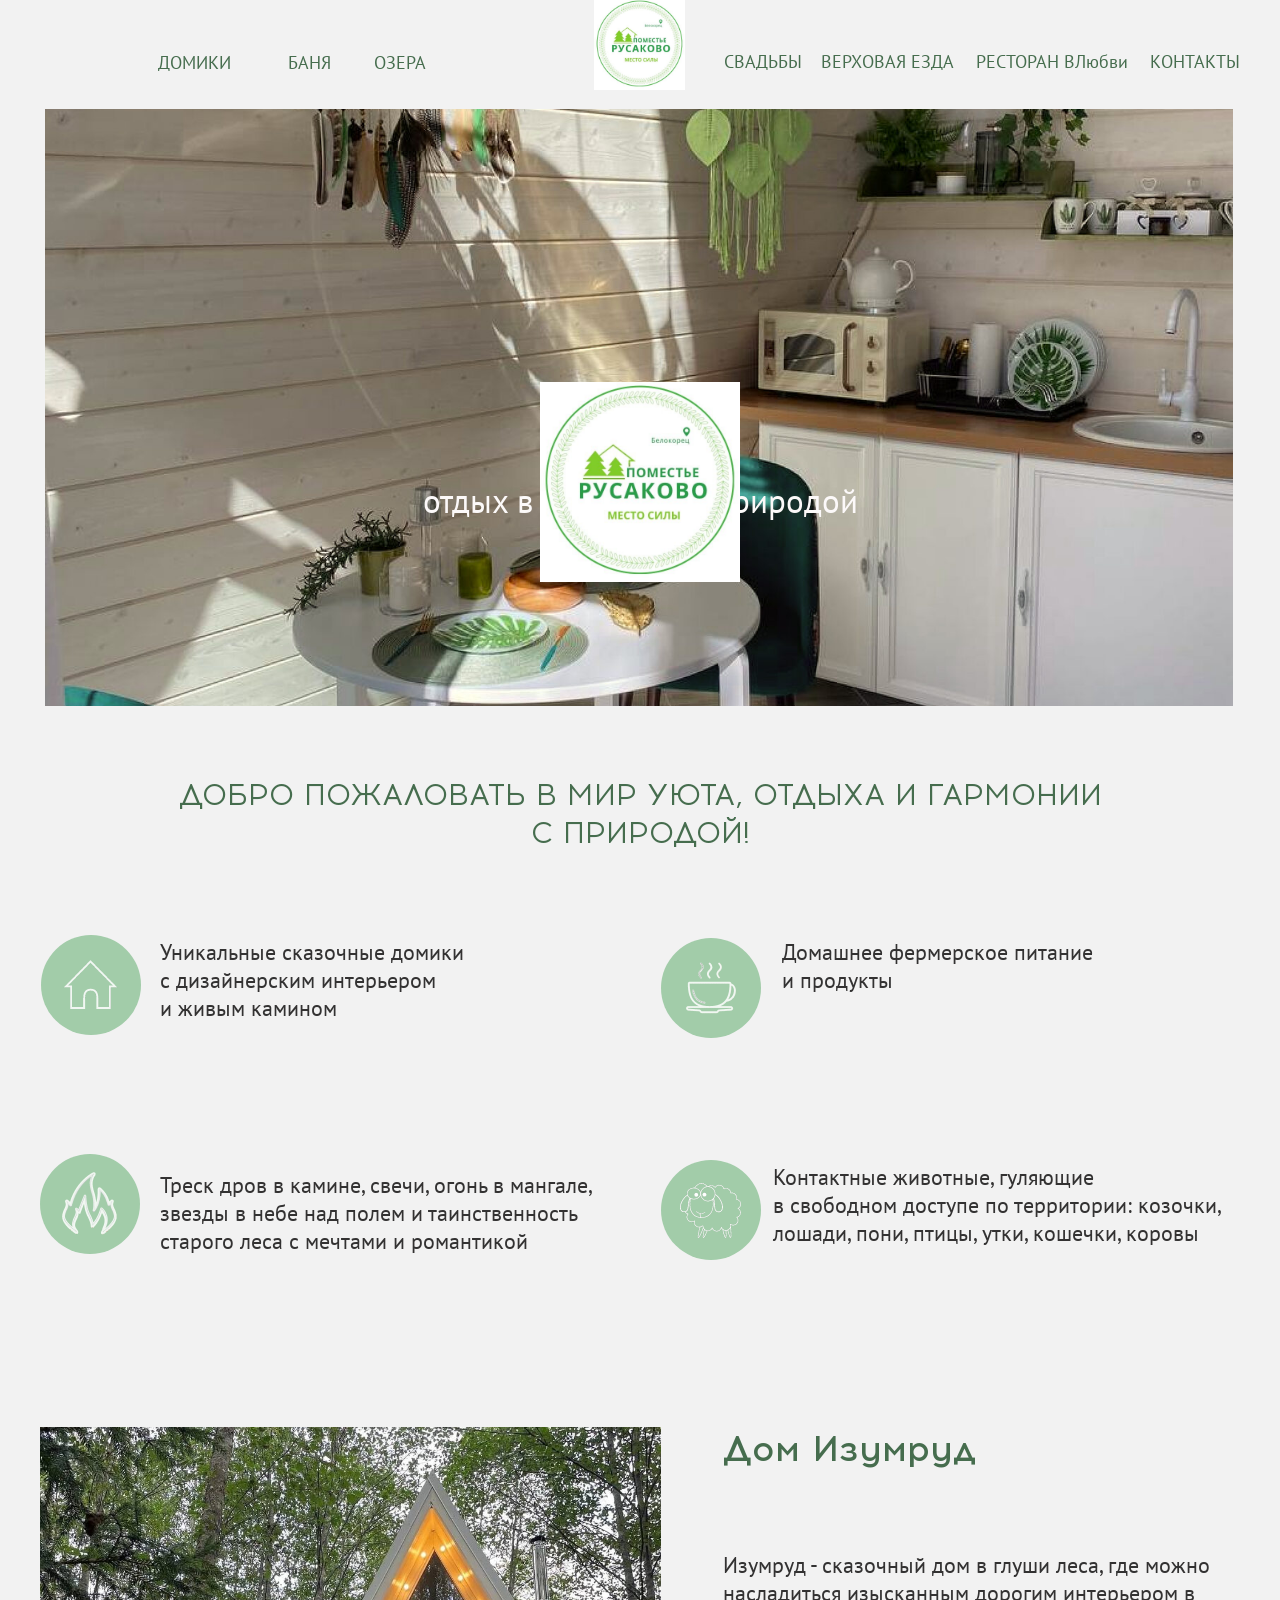
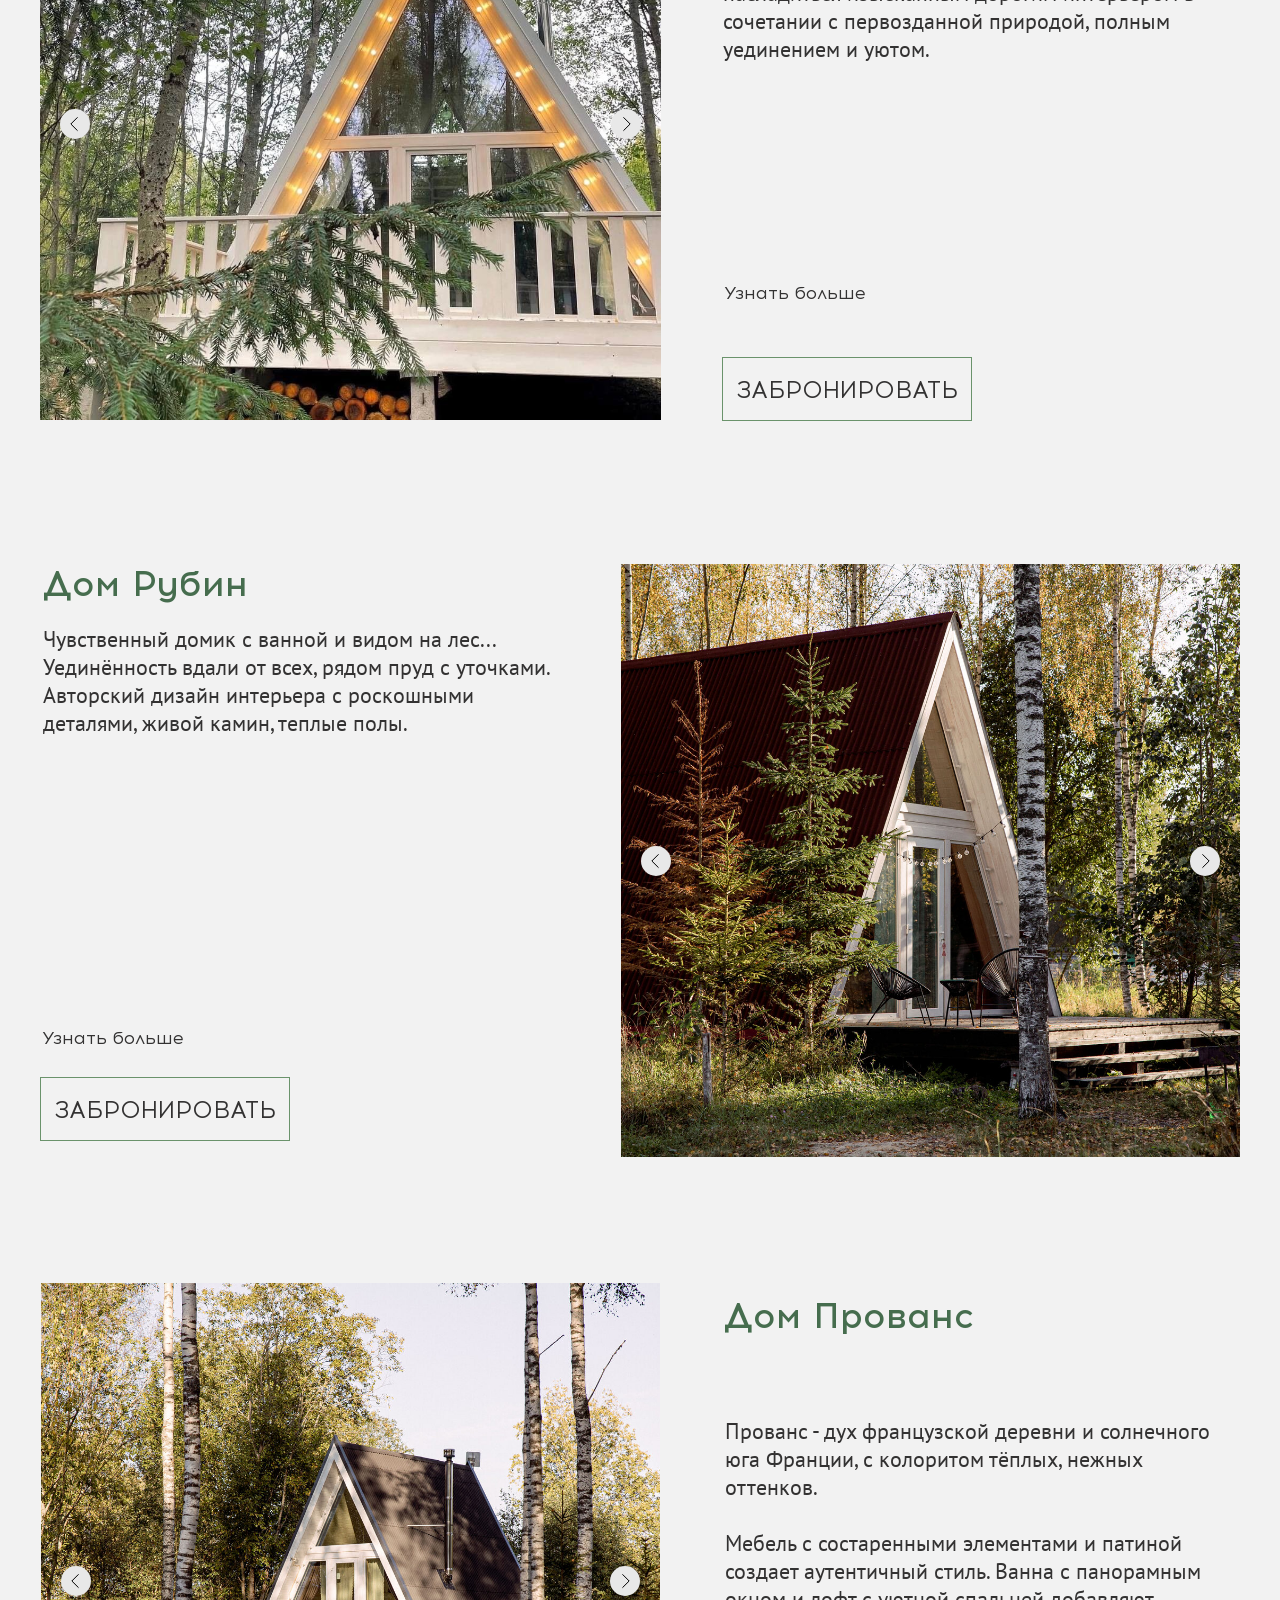
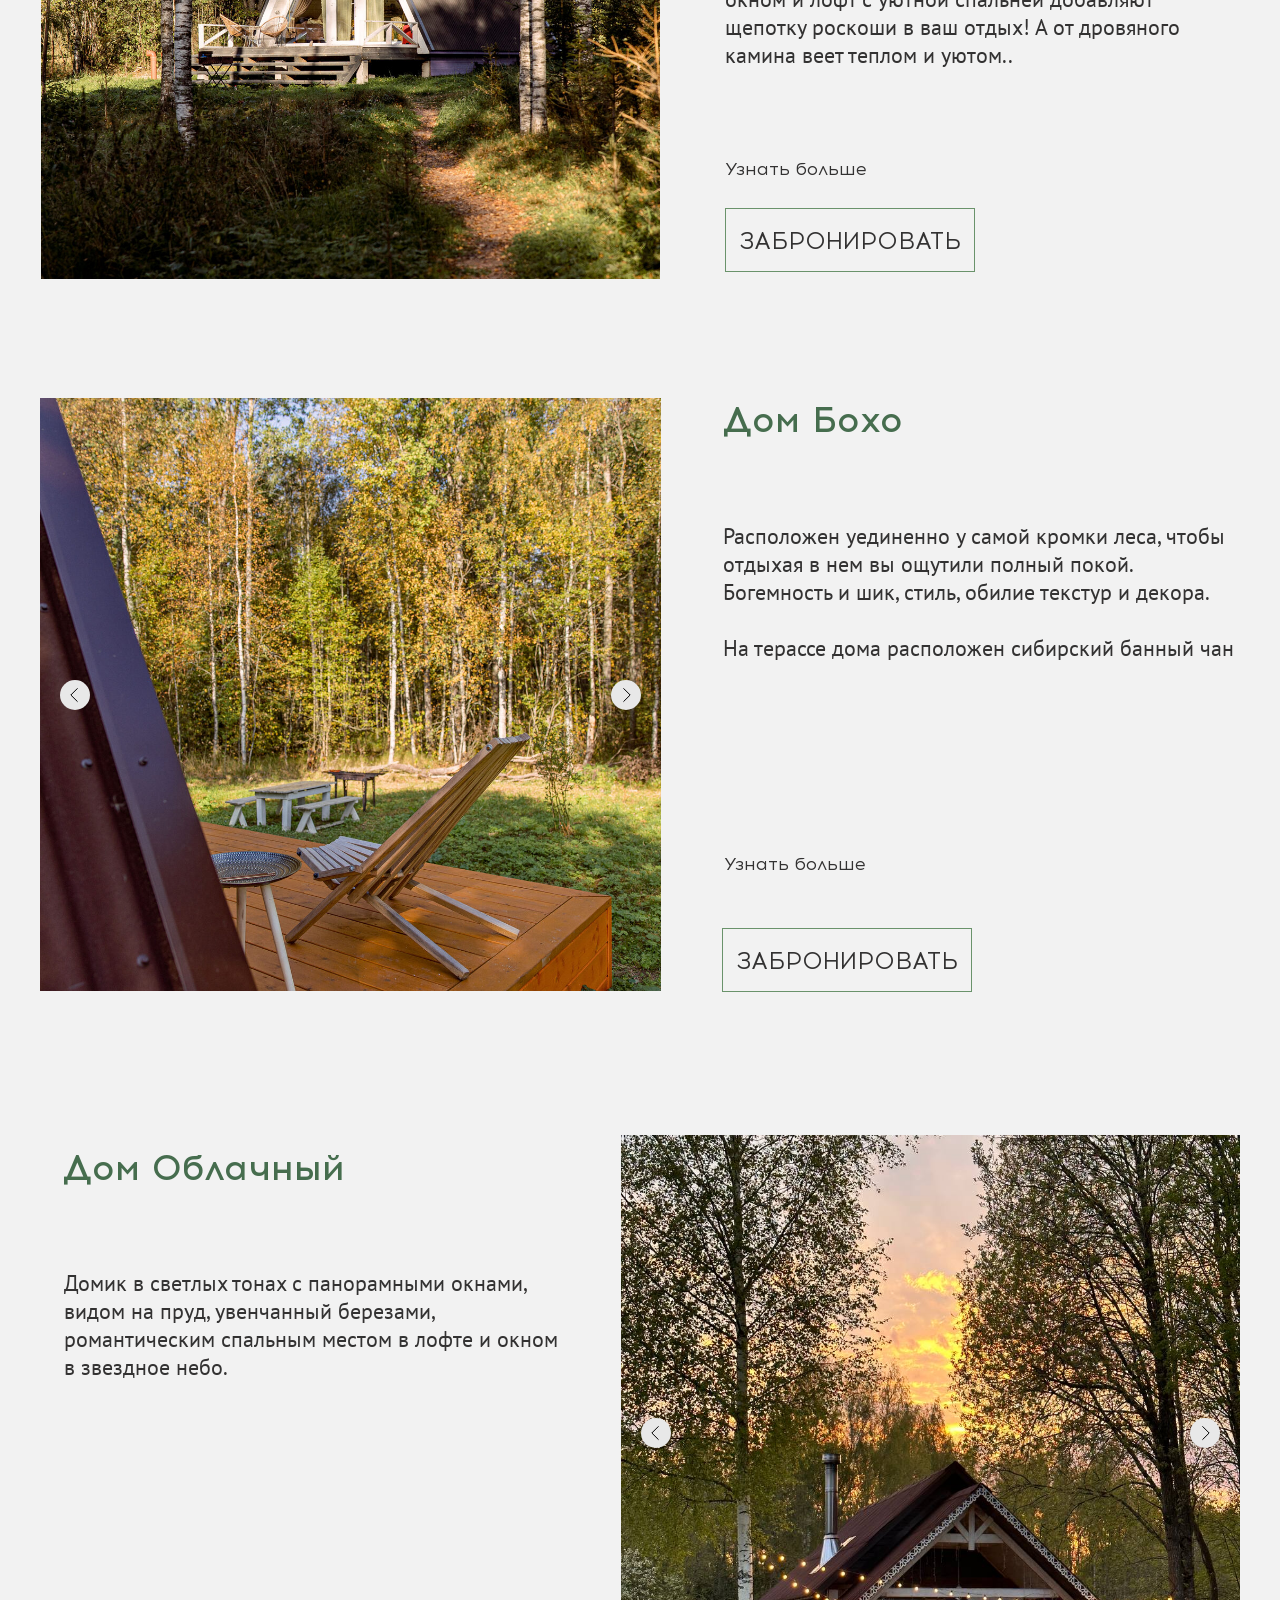
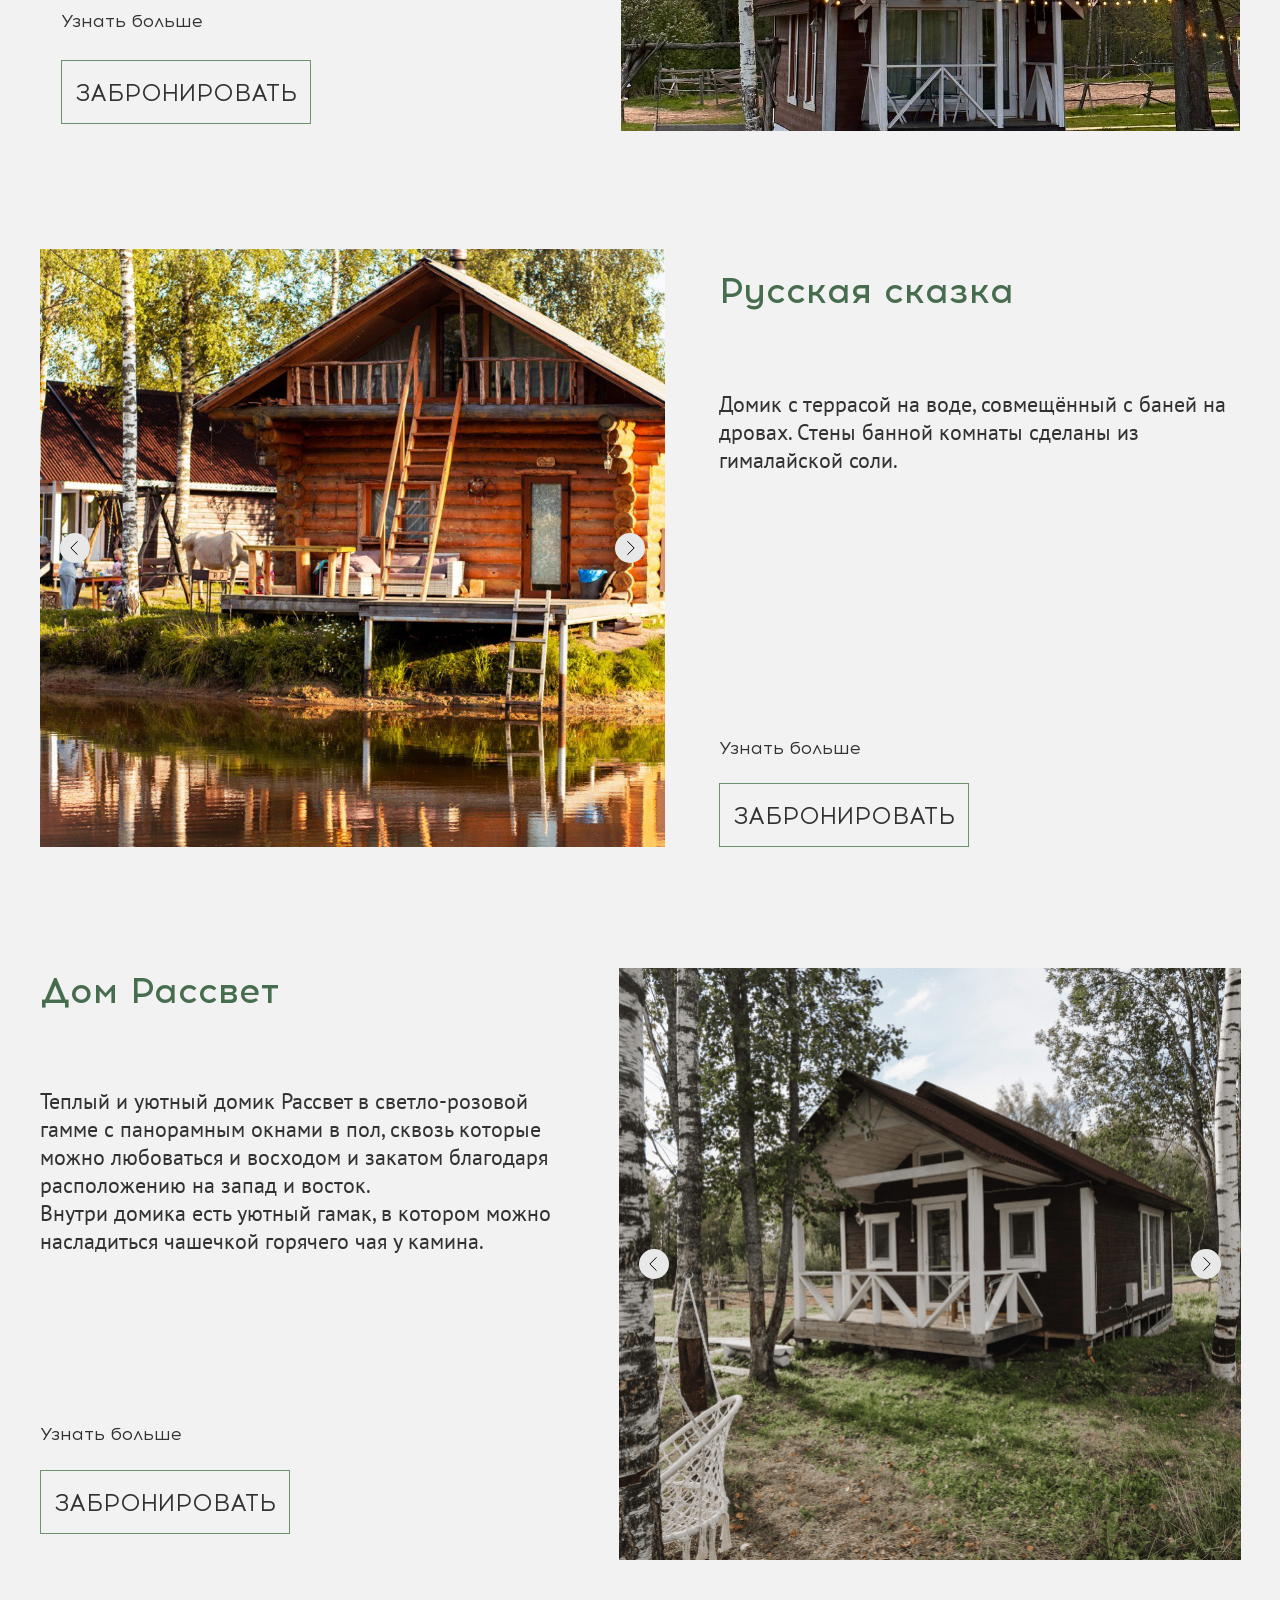
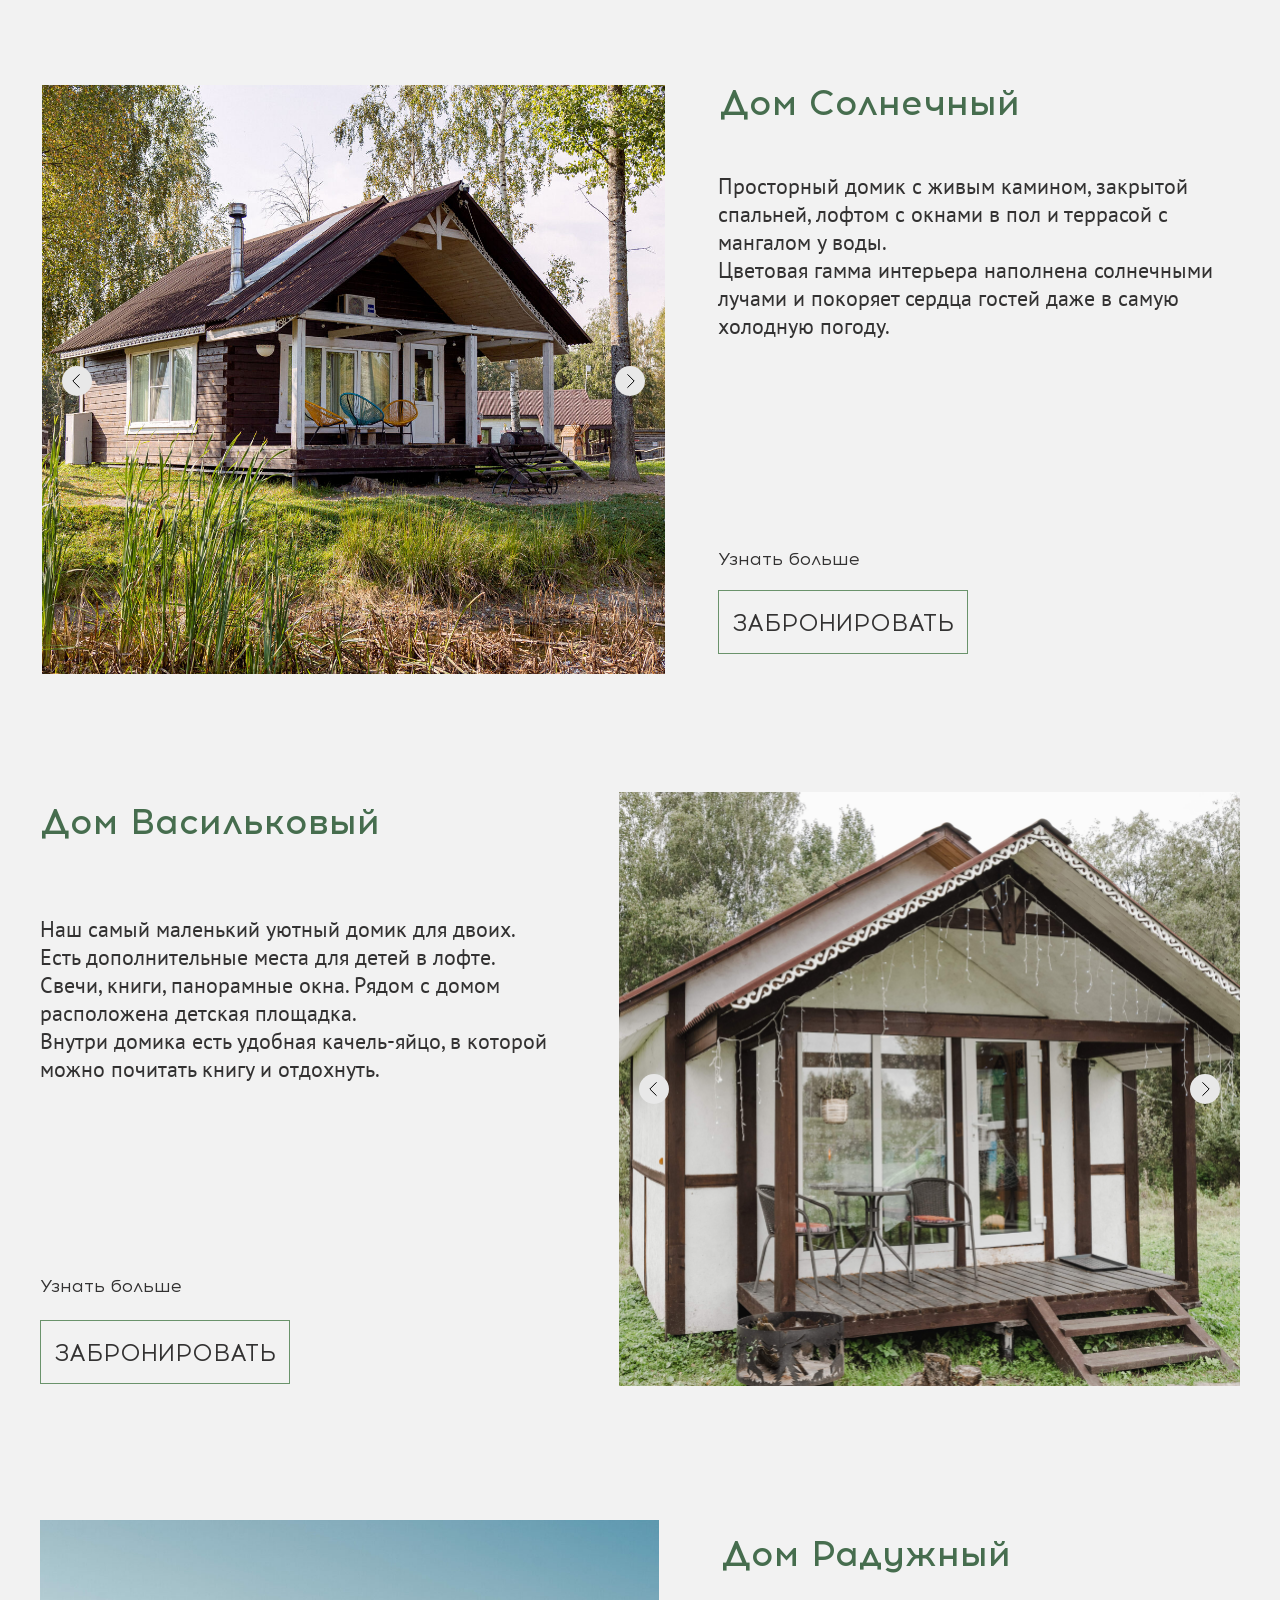
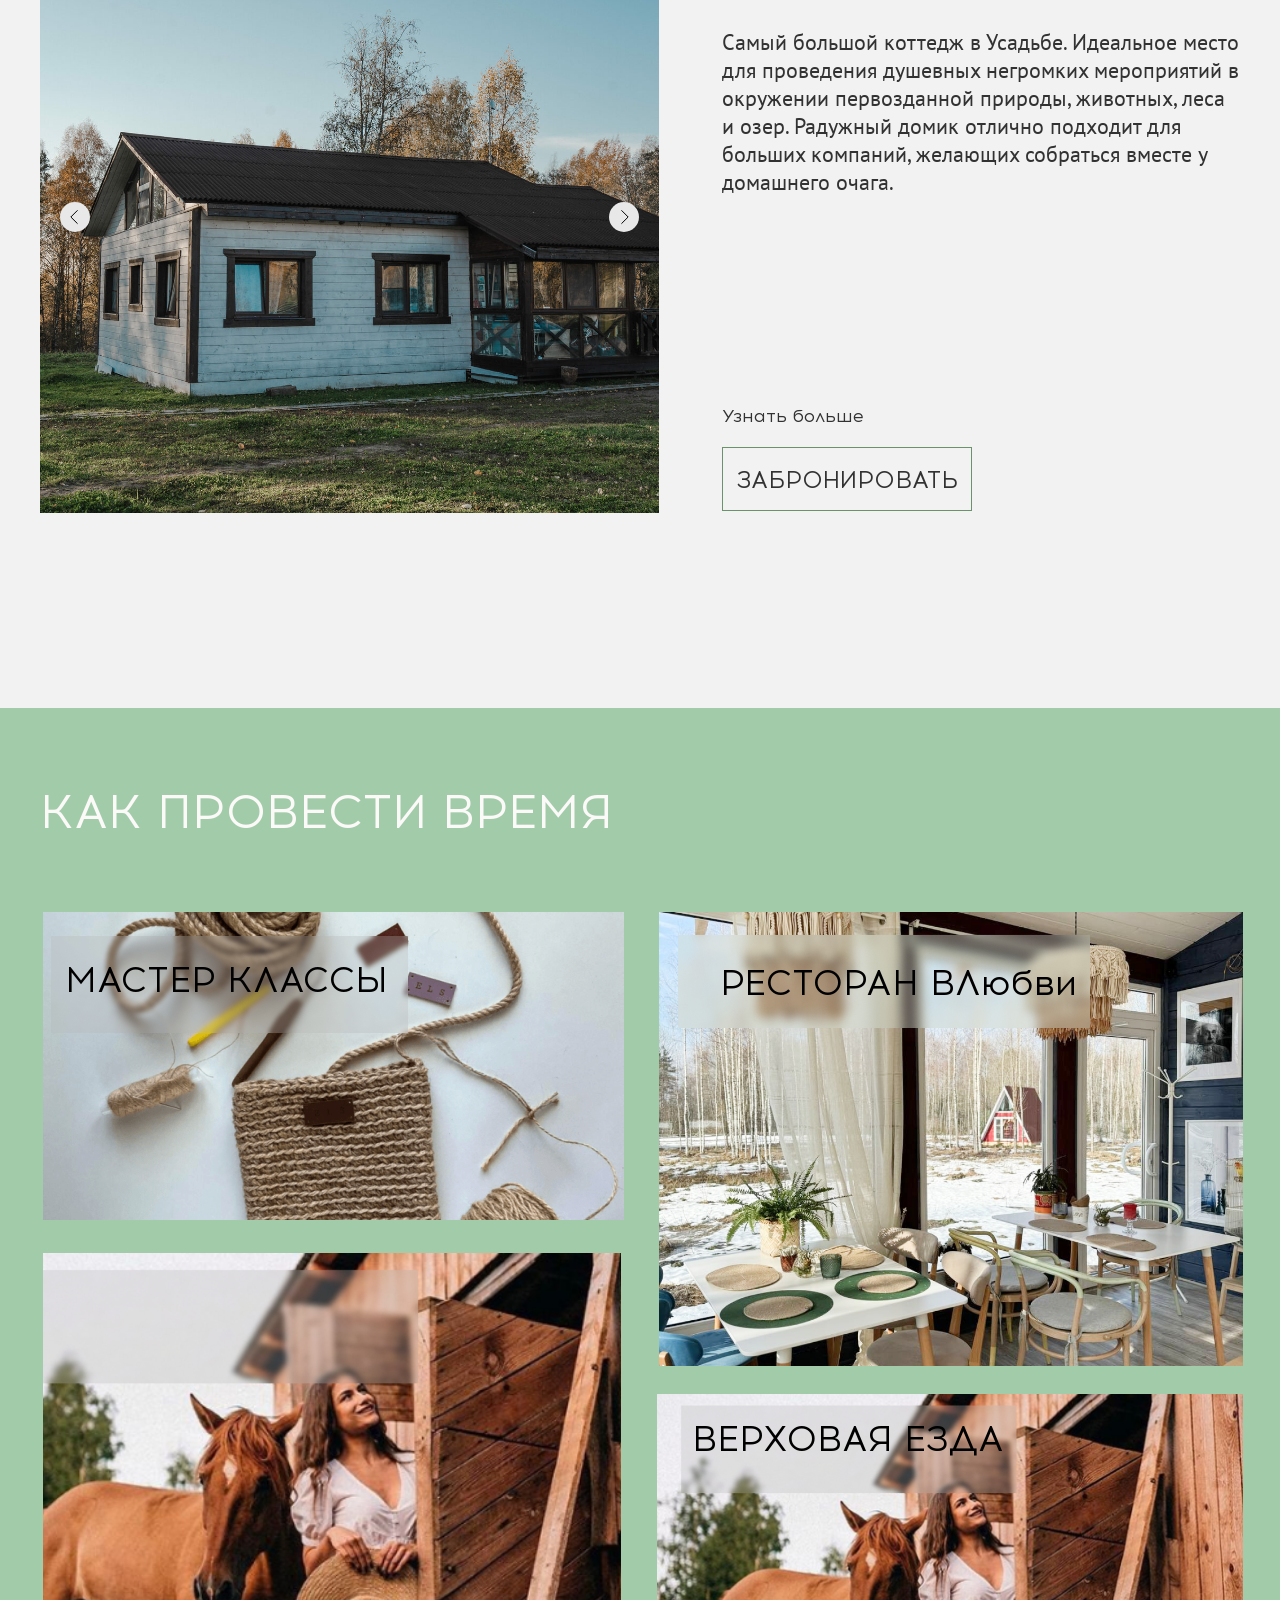
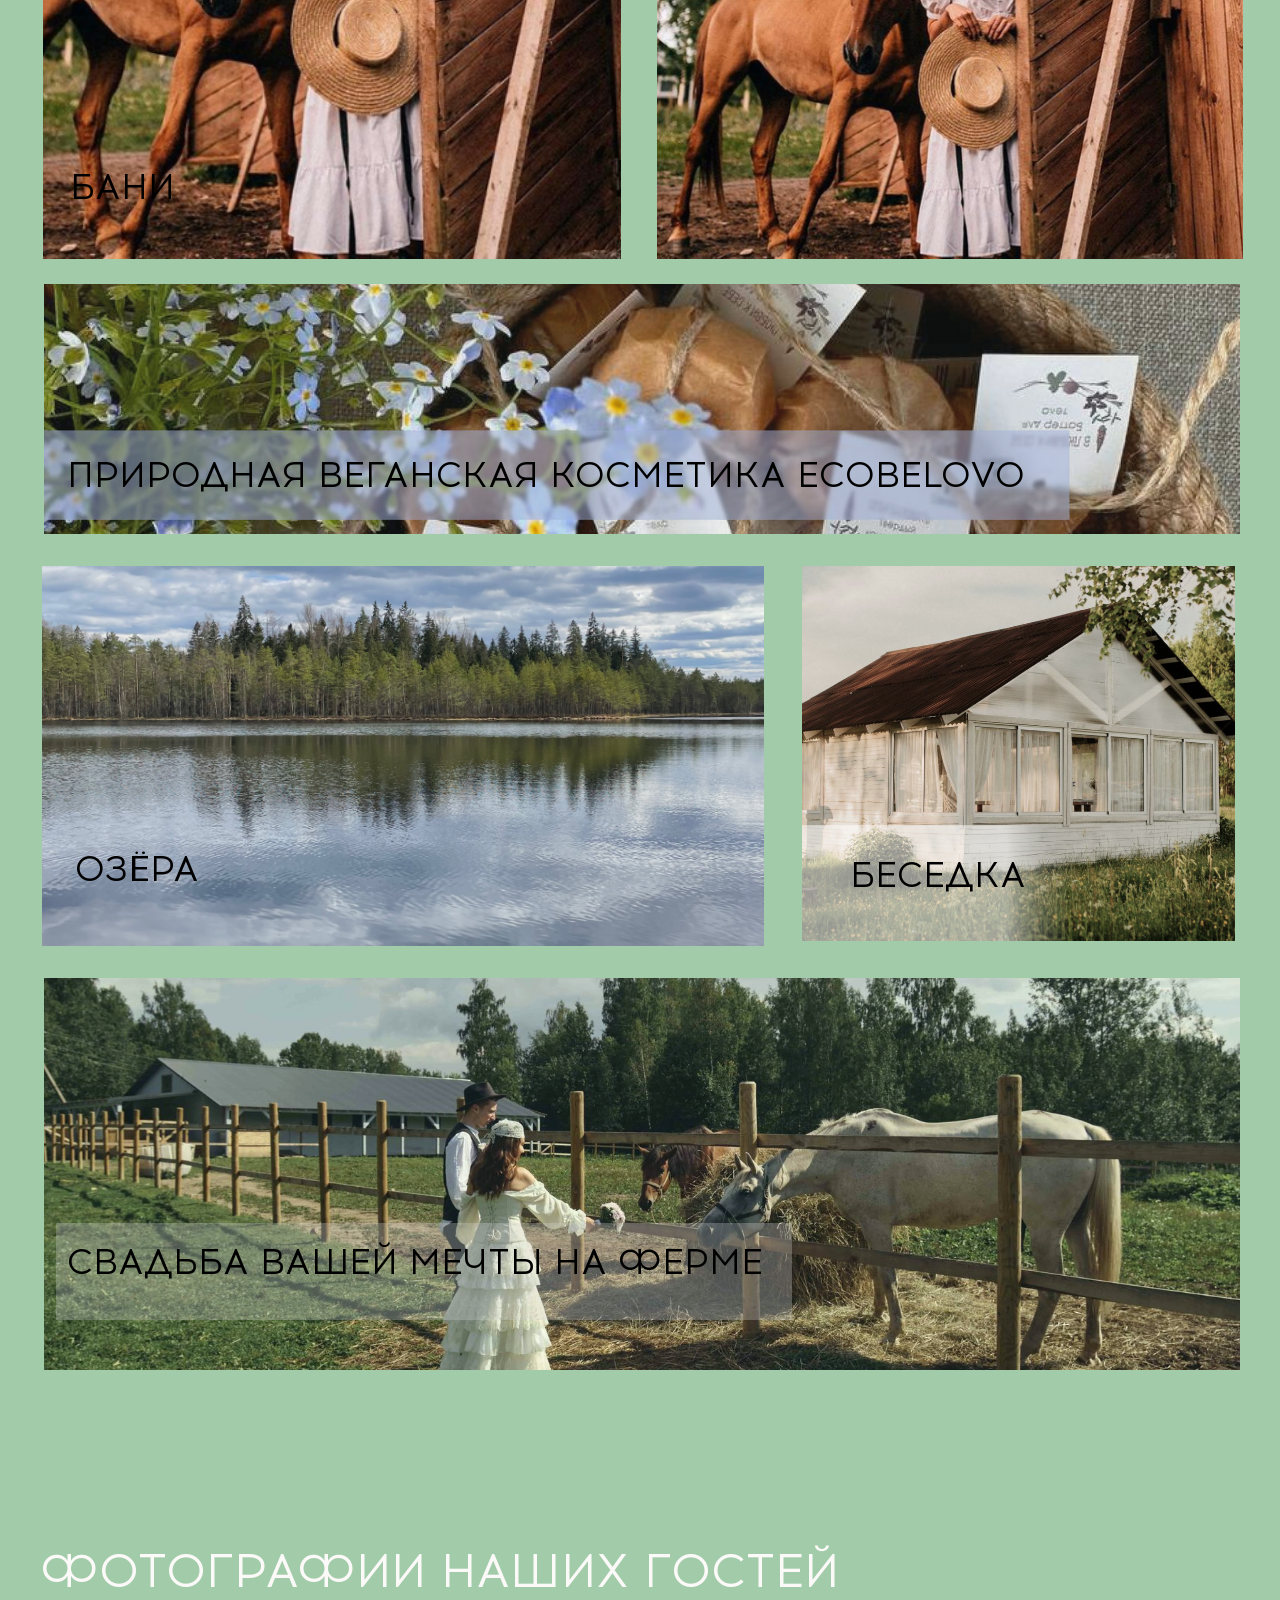
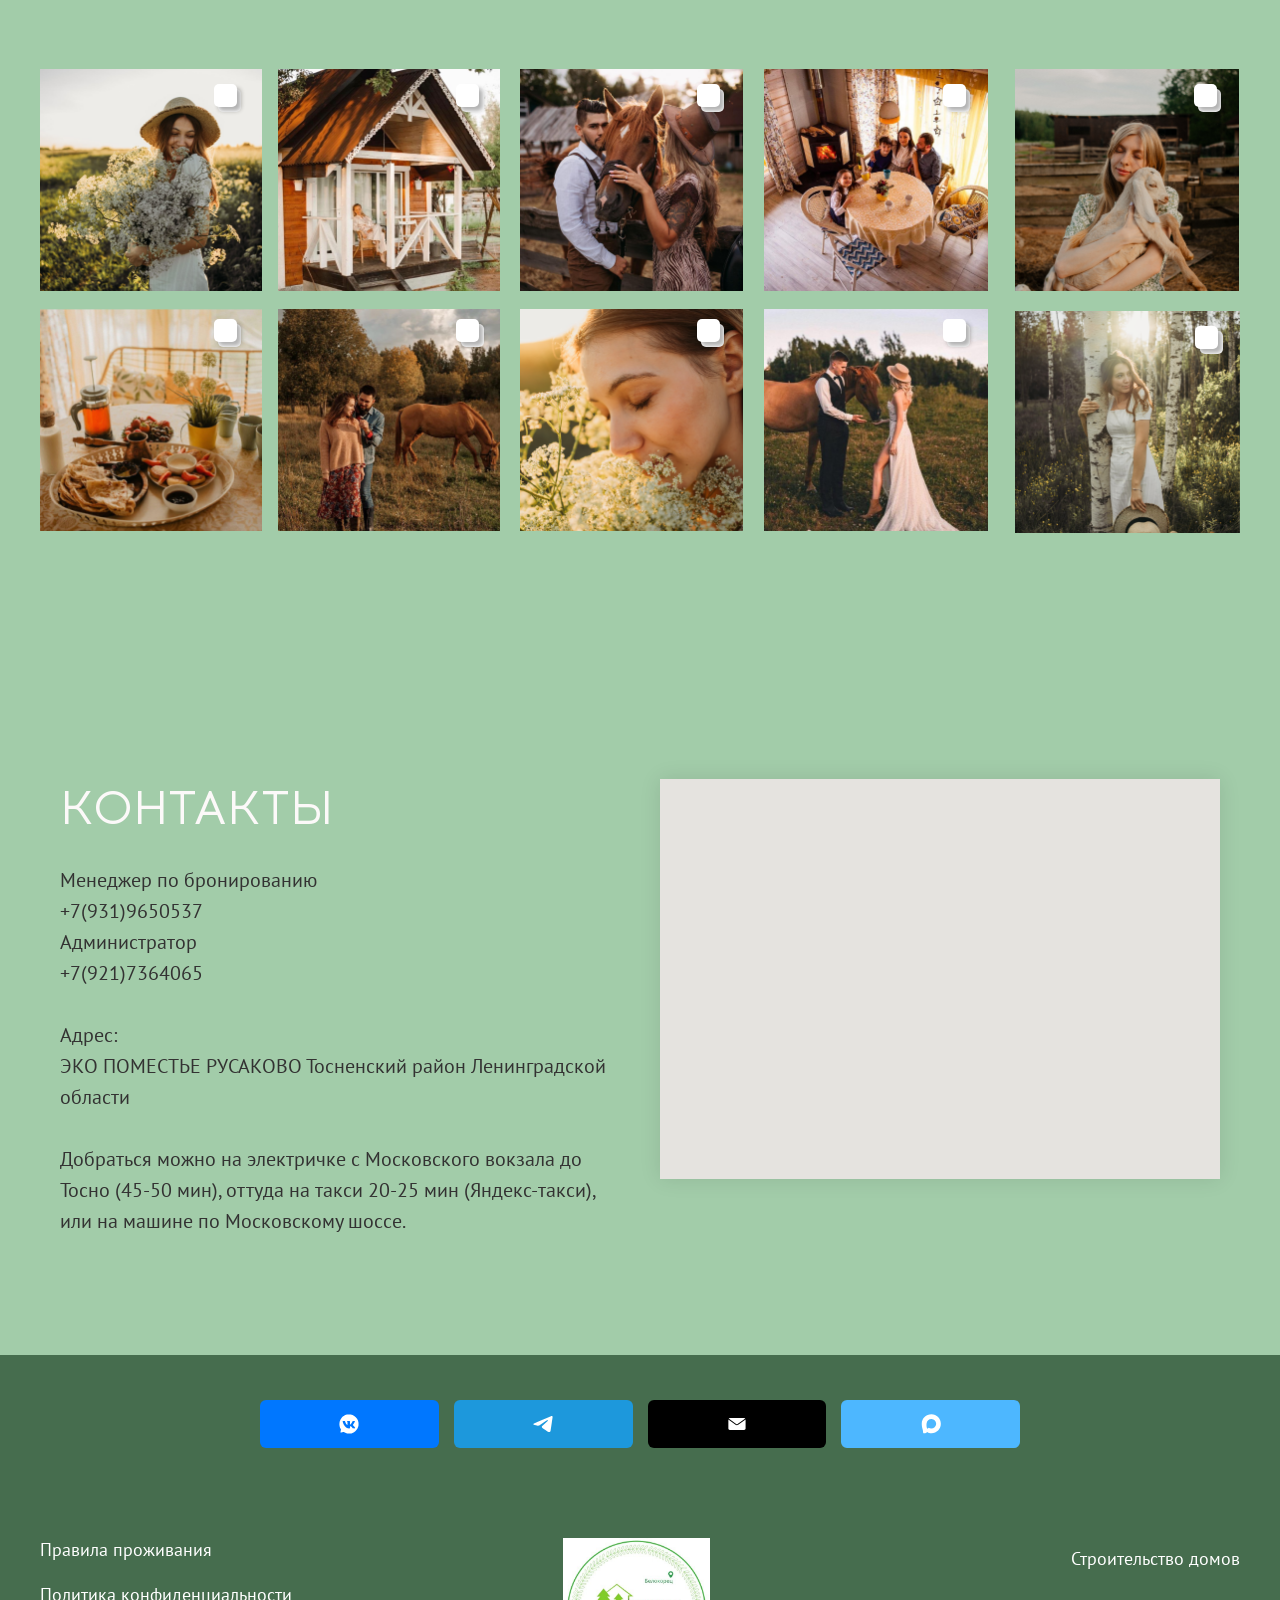
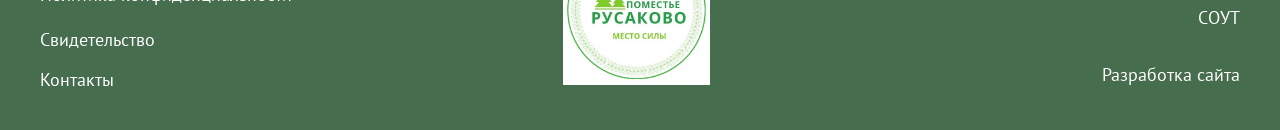
==== commit 8cc5832b: "Hide overlaid logo elements from hero section" ====
--- a/index.html
+++ b/index.html
@@ -9,7 +9,12 @@
 n.parentNode.insertBefore(s, n);
 })(document, window);
 </script> <!-- /Pixel --><!-- nominify end --><script type="text/javascript">window.dataLayer=window.dataLayer||[];</script> <!-- VK Pixel Code --> <script type="text/javascript" data-tilda-cookie-type="advertising">setTimeout(function(){!function(){var t=document.createElement("script");t.type="text/javascript",t.async=!0,t.src="https://vk.com/js/api/openapi.js?161",t.onload=function(){VK.Retargeting.Init("VK-RTRG-1311908-bwXnf"),VK.Retargeting.Hit()},document.head.appendChild(t)}();},2000);</script> <!-- End VK Pixel Code --> <script type="text/javascript">(function() {if((/bot|google|yandex|baidu|bing|msn|duckduckbot|teoma|slurp|crawler|spider|robot|crawling|facebook/i.test(navigator.userAgent))===false&&typeof(sessionStorage)!='undefined'&&sessionStorage.getItem('visited')!=='y'&&document.visibilityState){var style=document.createElement('style');style.type='text/css';style.innerHTML='@media screen and (min-width: 980px) {.t-records {opacity: 0;}.t-records_animated {-webkit-transition: opacity ease-in-out .2s;-moz-transition: opacity ease-in-out .2s;-o-transition: opacity ease-in-out .2s;transition: opacity ease-in-out .2s;}.t-records.t-records_visible {opacity: 1;}}';document.getElementsByTagName('head')[0].appendChild(style);function t_setvisRecs(){var alr=document.querySelectorAll('.t-records');Array.prototype.forEach.call(alr,function(el) {el.classList.add("t-records_animated");});setTimeout(function() {Array.prototype.forEach.call(alr,function(el) {el.classList.add("t-records_visible");});sessionStorage.setItem("visited","y");},400);}
-document.addEventListener('DOMContentLoaded',t_setvisRecs);}})();</script></head> <body class="t-body" style="margin:0;"> <!--allrecords--> <div id="allrecords" class="t-records" data-hook="blocks-collection-content-node" data-tilda-project-id="4738149" data-tilda-page-id="23065142" data-tilda-formskey="2189b0703761966192c39e36b98c9ffb" data-tilda-lazy="yes" data-tilda-root-zone="com" data-tilda-project-headcode="yes" data-tilda-project-country="RU"> <!--header--> <header id="t-header" class="t-records" data-hook="blocks-collection-content-node" data-tilda-project-id="4738149" data-tilda-page-id="23101906" data-tilda-page-alias="header" data-tilda-formskey="2189b0703761966192c39e36b98c9ffb" data-tilda-lazy="yes" data-tilda-root-zone="com" data-tilda-project-headcode="yes" data-tilda-project-country="RU"> <div id="rec1970909601" class="r t-rec t-screenmin-980px" style=" " data-animationappear="off" data-record-type="396" data-screen-min="980px"> <!-- T396 --> <style>#rec1970909601 .t396__artboard {min-height:109px;height:10vh;background-color:#f2f2f2;}#rec1970909601 .t396__filter {min-height:109px;height:10vh;}#rec1970909601 .t396__carrier{min-height:109px;height:10vh;background-position:center center;background-attachment:scroll;background-size:cover;background-repeat:no-repeat;}@media screen and (max-width:1199px) {#rec1970909601 .t396__artboard,#rec1970909601 .t396__filter,#rec1970909601 .t396__carrier {}#rec1970909601 .t396__filter {}#rec1970909601 .t396__carrier {background-attachment:scroll;}}@media screen and (max-width:959px) {#rec1970909601 .t396__artboard,#rec1970909601 .t396__filter,#rec1970909601 .t396__carrier {}#rec1970909601 .t396__filter {}#rec1970909601 .t396__carrier {background-attachment:scroll;}}@media screen and (max-width:639px) {#rec1970909601 .t396__artboard,#rec1970909601 .t396__filter,#rec1970909601 .t396__carrier {}#rec1970909601 .t396__filter {}#rec1970909601 .t396__carrier {background-attachment:scroll;}}@media screen and (max-width:479px) {#rec1970909601 .t396__artboard,#rec1970909601 .t396__filter,#rec1970909601 .t396__carrier {}#rec1970909601 .t396__filter {}#rec1970909601 .t396__carrier {background-attachment:scroll;}}#rec1970909601 .tn-elem[data-elem-id="1635519743509"]{color:#466d4e;text-align:LEFT;z-index:3;top:calc(5vh - 54.5px + 51px);;left:calc(50% - 600px + 23px);;width:69px;height:auto;}#rec1970909601 .tn-elem[data-elem-id="1635519743509"] .tn-atom{vertical-align:middle;color:#466d4e;font-size:18px;font-family:var(--t-text-font,Arial);line-height:1.25;font-weight:400;background-position:center center;border-width:var(--t396-borderwidth,0);border-style:var(--t396-borderstyle,solid);border-color:var(--t396-bordercolor,transparent);transition:background-color var(--t396-speedhover,0s) ease-in-out,color var(--t396-speedhover,0s) ease-in-out,border-color var(--t396-speedhover,0s) ease-in-out,box-shadow var(--t396-shadowshoverspeed,0.2s) ease-in-out;--t396-shadow-text-opacity:100%;text-shadow:var(--t396-shadow-text-x,0px) var(--t396-shadow-text-y,0px) var(--t396-shadow-text-blur,0px) rgba(var(--t396-shadow-text-color),var(--t396-shadow-text-opacity,100%));}@media (min-width:1200px){#rec1970909601 .tn-elem.t396__elem--anim-hidden[data-elem-id="1635519743509"]{opacity:0;}}@media screen and (max-width:1199px){#rec1970909601 .tn-elem[data-elem-id="1635519743509"]{display:table;top:59px;;left:calc(50% - 480px + 0px);;width:69px;height:auto;}#rec1970909601 .tn-elem[data-elem-id="1635519743509"] .tn-atom{white-space:normal;font-size:16px;background-size:cover;}}@media screen and (max-width:959px){#rec1970909601 .tn-elem[data-elem-id="1635519743509"]{display:table;top:2px;;left:calc(50% - 320px + 0px);;width:63px;height:auto;}#rec1970909601 .tn-elem[data-elem-id="1635519743509"] .tn-atom{white-space:normal;background-size:cover;}}@media screen and (max-width:639px){#rec1970909601 .tn-elem[data-elem-id="1635519743509"]{display:table;width:px;height:auto;}#rec1970909601 .tn-elem[data-elem-id="1635519743509"] .tn-atom{white-space:normal;background-size:cover;}}@media screen and (max-width:479px){#rec1970909601 .tn-elem[data-elem-id="1635519743509"]{display:table;width:px;height:auto;}#rec1970909601 .tn-elem[data-elem-id="1635519743509"] .tn-atom{white-space:normal;background-size:cover;}}#rec1970909601 .tn-elem[data-elem-id="1635519743514"]{color:#466d4e;text-align:LEFT;z-index:3;top:calc(5vh - 54.5px + 51px);;left:calc(50% - 600px + 118px);;width:105px;height:auto;}#rec1970909601 .tn-elem[data-elem-id="1635519743514"] .tn-atom{vertical-align:middle;color:#466d4e;font-size:18px;font-family:var(--t-text-font,Arial);line-height:1.25;font-weight:400;background-position:center center;border-width:var(--t396-borderwidth,0);border-style:var(--t396-borderstyle,solid);border-color:var(--t396-bordercolor,transparent);transition:background-color var(--t396-speedhover,0s) ease-in-out,color var(--t396-speedhover,0s) ease-in-out,border-color var(--t396-speedhover,0s) ease-in-out,box-shadow var(--t396-shadowshoverspeed,0.2s) ease-in-out;--t396-shadow-text-opacity:100%;text-shadow:var(--t396-shadow-text-x,0px) var(--t396-shadow-text-y,0px) var(--t396-shadow-text-blur,0px) rgba(var(--t396-shadow-text-color),var(--t396-shadow-text-opacity,100%));}@media (min-width:1200px){#rec1970909601 .tn-elem.t396__elem--anim-hidden[data-elem-id="1635519743514"]{opacity:0;}}@media screen and (max-width:1199px){#rec1970909601 .tn-elem[data-elem-id="1635519743514"]{display:table;top:59px;;left:calc(50% - 480px + 72px);;width:102px;height:auto;}#rec1970909601 .tn-elem[data-elem-id="1635519743514"] .tn-atom{white-space:normal;font-size:16px;background-size:cover;}}@media screen and (max-width:959px){#rec1970909601 .tn-elem[data-elem-id="1635519743514"]{display:table;top:51px;;left:calc(50% - 320px + 0px);;width:93px;height:auto;}#rec1970909601 .tn-elem[data-elem-id="1635519743514"] .tn-atom{white-space:normal;background-size:cover;}}@media screen and (max-width:639px){#rec1970909601 .tn-elem[data-elem-id="1635519743514"]{display:table;width:px;height:auto;}#rec1970909601 .tn-elem[data-elem-id="1635519743514"] .tn-atom{white-space:normal;background-size:cover;}}@media screen and (max-width:479px){#rec1970909601 .tn-elem[data-elem-id="1635519743514"]{display:table;width:px;height:auto;}#rec1970909601 .tn-elem[data-elem-id="1635519743514"] .tn-atom{white-space:normal;background-size:cover;}}#rec1970909601 .tn-elem[data-elem-id="1635519743518"]{color:#466d4e;text-align:LEFT;z-index:3;top:calc(5vh - 54.5px + 51px);;left:calc(50% - 600px + 248px);;width:61px;height:auto;}#rec1970909601 .tn-elem[data-elem-id="1635519743518"] .tn-atom{vertical-align:middle;color:#466d4e;font-size:18px;font-family:var(--t-text-font,Arial);line-height:1.25;font-weight:400;background-position:center center;border-width:var(--t396-borderwidth,0);border-style:var(--t396-borderstyle,solid);border-color:var(--t396-bordercolor,transparent);transition:background-color var(--t396-speedhover,0s) ease-in-out,color var(--t396-speedhover,0s) ease-in-out,border-color var(--t396-speedhover,0s) ease-in-out,box-shadow var(--t396-shadowshoverspeed,0.2s) ease-in-out;--t396-shadow-text-opacity:100%;text-shadow:var(--t396-shadow-text-x,0px) var(--t396-shadow-text-y,0px) var(--t396-shadow-text-blur,0px) rgba(var(--t396-shadow-text-color),var(--t396-shadow-text-opacity,100%));}@media (min-width:1200px){#rec1970909601 .tn-elem.t396__elem--anim-hidden[data-elem-id="1635519743518"]{opacity:0;}}@media screen and (max-width:1199px){#rec1970909601 .tn-elem[data-elem-id="1635519743518"]{display:table;top:59px;;left:calc(50% - 480px + 177px);;width:59px;height:auto;}#rec1970909601 .tn-elem[data-elem-id="1635519743518"] .tn-atom{white-space:normal;font-size:16px;background-size:cover;}}@media screen and (max-width:959px){#rec1970909601 .tn-elem[data-elem-id="1635519743518"]{display:table;top:2px;;left:calc(50% - 320px + 131px);;width:54px;height:auto;}#rec1970909601 .tn-elem[data-elem-id="1635519743518"] .tn-atom{white-space:normal;background-size:cover;}}@media screen and (max-width:639px){#rec1970909601 .tn-elem[data-elem-id="1635519743518"]{display:table;width:px;height:auto;}#rec1970909601 .tn-elem[data-elem-id="1635519743518"] .tn-atom{white-space:normal;background-size:cover;}}@media screen and (max-width:479px){#rec1970909601 .tn-elem[data-elem-id="1635519743518"]{display:table;width:px;height:auto;}#rec1970909601 .tn-elem[data-elem-id="1635519743518"] .tn-atom{white-space:normal;background-size:cover;}}#rec1970909601 .tn-elem[data-elem-id="1635519743520"]{color:#466d4e;text-align:LEFT;z-index:3;top:calc(5vh - 54.5px + 51px);;left:calc(50% - 600px + 334px);;width:73px;height:auto;}#rec1970909601 .tn-elem[data-elem-id="1635519743520"] .tn-atom{vertical-align:middle;color:#466d4e;font-size:18px;font-family:var(--t-text-font,Arial);line-height:1.25;font-weight:400;background-position:center center;border-width:var(--t396-borderwidth,0);border-style:var(--t396-borderstyle,solid);border-color:var(--t396-bordercolor,transparent);transition:background-color var(--t396-speedhover,0s) ease-in-out,color var(--t396-speedhover,0s) ease-in-out,border-color var(--t396-speedhover,0s) ease-in-out,box-shadow var(--t396-shadowshoverspeed,0.2s) ease-in-out;--t396-shadow-text-opacity:100%;text-shadow:var(--t396-shadow-text-x,0px) var(--t396-shadow-text-y,0px) var(--t396-shadow-text-blur,0px) rgba(var(--t396-shadow-text-color),var(--t396-shadow-text-opacity,100%));}@media (min-width:1200px){#rec1970909601 .tn-elem.t396__elem--anim-hidden[data-elem-id="1635519743520"]{opacity:0;}}@media screen and (max-width:1199px){#rec1970909601 .tn-elem[data-elem-id="1635519743520"]{display:table;top:59px;;left:calc(50% - 480px + 239px);;width:70px;height:auto;}#rec1970909601 .tn-elem[data-elem-id="1635519743520"] .tn-atom{white-space:normal;font-size:16px;background-size:cover;}}@media screen and (max-width:959px){#rec1970909601 .tn-elem[data-elem-id="1635519743520"]{display:table;top:52px;;left:calc(50% - 320px + 131px);;width:63px;height:auto;}#rec1970909601 .tn-elem[data-elem-id="1635519743520"] .tn-atom{white-space:normal;background-size:cover;}}@media screen and (max-width:639px){#rec1970909601 .tn-elem[data-elem-id="1635519743520"]{display:table;width:px;height:auto;}#rec1970909601 .tn-elem[data-elem-id="1635519743520"] .tn-atom{white-space:normal;background-size:cover;}}@media screen and (max-width:479px){#rec1970909601 .tn-elem[data-elem-id="1635519743520"]{display:table;width:px;height:auto;}#rec1970909601 .tn-elem[data-elem-id="1635519743520"] .tn-atom{white-space:normal;background-size:cover;}}#rec1970909601 .tn-elem[data-elem-id="1635519743523"]{color:#466d4e;text-align:LEFT;z-index:3;top:calc(5vh - 54.5px + 50px);;left:calc(50% - 600px + 781px);;width:135px;height:auto;}#rec1970909601 .tn-elem[data-elem-id="1635519743523"] .tn-atom{vertical-align:middle;color:#466d4e;font-size:18px;font-family:var(--t-text-font,Arial);line-height:1.25;font-weight:400;background-position:center center;border-width:var(--t396-borderwidth,0);border-style:var(--t396-borderstyle,solid);border-color:var(--t396-bordercolor,transparent);transition:background-color var(--t396-speedhover,0s) ease-in-out,color var(--t396-speedhover,0s) ease-in-out,border-color var(--t396-speedhover,0s) ease-in-out,box-shadow var(--t396-shadowshoverspeed,0.2s) ease-in-out;--t396-shadow-text-opacity:100%;text-shadow:var(--t396-shadow-text-x,0px) var(--t396-shadow-text-y,0px) var(--t396-shadow-text-blur,0px) rgba(var(--t396-shadow-text-color),var(--t396-shadow-text-opacity,100%));}@media (min-width:1200px){#rec1970909601 .tn-elem.t396__elem--anim-hidden[data-elem-id="1635519743523"]{opacity:0;}}@media screen and (max-width:1199px){#rec1970909601 .tn-elem[data-elem-id="1635519743523"]{display:table;top:53px;;left:calc(50% - 480px + 605px);;width:126px;height:auto;}#rec1970909601 .tn-elem[data-elem-id="1635519743523"] .tn-atom{white-space:normal;font-size:16px;background-size:cover;}}@media screen and (max-width:959px){#rec1970909601 .tn-elem[data-elem-id="1635519743523"]{display:table;top:2px;;left:calc(50% - 320px + 458px);;width:163px;height:auto;}#rec1970909601 .tn-elem[data-elem-id="1635519743523"] .tn-atom{white-space:normal;background-size:cover;}}@media screen and (max-width:639px){#rec1970909601 .tn-elem[data-elem-id="1635519743523"]{display:table;width:px;height:auto;}#rec1970909601 .tn-elem[data-elem-id="1635519743523"] .tn-atom{white-space:normal;background-size:cover;}}@media screen and (max-width:479px){#rec1970909601 .tn-elem[data-elem-id="1635519743523"]{display:table;width:px;height:auto;}#rec1970909601 .tn-elem[data-elem-id="1635519743523"] .tn-atom{white-space:normal;background-size:cover;}}#rec1970909601 .tn-elem[data-elem-id="1635519743527"]{color:#466d4e;text-align:LEFT;z-index:3;top:calc(5vh - 54.5px + 50px);;left:calc(50% - 600px + 936px);;width:155px;height:auto;}#rec1970909601 .tn-elem[data-elem-id="1635519743527"] .tn-atom{vertical-align:middle;color:#466d4e;font-size:18px;font-family:var(--t-text-font,Arial);line-height:1.25;font-weight:400;background-position:center center;border-width:var(--t396-borderwidth,0);border-style:var(--t396-borderstyle,solid);border-color:var(--t396-bordercolor,transparent);transition:background-color var(--t396-speedhover,0s) ease-in-out,color var(--t396-speedhover,0s) ease-in-out,border-color var(--t396-speedhover,0s) ease-in-out,box-shadow var(--t396-shadowshoverspeed,0.2s) ease-in-out;--t396-shadow-text-opacity:100%;text-shadow:var(--t396-shadow-text-x,0px) var(--t396-shadow-text-y,0px) var(--t396-shadow-text-blur,0px) rgba(var(--t396-shadow-text-color),var(--t396-shadow-text-opacity,100%));}@media (min-width:1200px){#rec1970909601 .tn-elem.t396__elem--anim-hidden[data-elem-id="1635519743527"]{opacity:0;}}@media screen and (max-width:1199px){#rec1970909601 .tn-elem[data-elem-id="1635519743527"]{display:table;top:53px;;left:calc(50% - 480px + 731px);;width:139px;height:auto;}#rec1970909601 .tn-elem[data-elem-id="1635519743527"] .tn-atom{white-space:normal;font-size:16px;background-size:cover;}}@media screen and (max-width:959px){#rec1970909601 .tn-elem[data-elem-id="1635519743527"]{display:table;top:43px;;left:calc(50% - 320px + 458px);;width:181px;height:auto;}#rec1970909601 .tn-elem[data-elem-id="1635519743527"] .tn-atom{white-space:normal;background-size:cover;}}@media screen and (max-width:639px){#rec1970909601 .tn-elem[data-elem-id="1635519743527"]{display:table;width:px;height:auto;}#rec1970909601 .tn-elem[data-elem-id="1635519743527"] .tn-atom{white-space:normal;background-size:cover;}}@media screen and (max-width:479px){#rec1970909601 .tn-elem[data-elem-id="1635519743527"]{display:table;width:px;height:auto;}#rec1970909601 .tn-elem[data-elem-id="1635519743527"] .tn-atom{white-space:normal;background-size:cover;}}#rec1970909601 .tn-elem[data-elem-id="1635519743530"]{color:#466d4e;text-align:LEFT;z-index:3;top:calc(5vh - 54.5px + 50px);;left:calc(50% - 600px + 1110px);;width:102px;height:auto;}#rec1970909601 .tn-elem[data-elem-id="1635519743530"] .tn-atom{vertical-align:middle;color:#466d4e;font-size:18px;font-family:var(--t-text-font,Arial);line-height:1.25;font-weight:400;background-position:center center;border-width:var(--t396-borderwidth,0);border-style:var(--t396-borderstyle,solid);border-color:var(--t396-bordercolor,transparent);transition:background-color var(--t396-speedhover,0s) ease-in-out,color var(--t396-speedhover,0s) ease-in-out,border-color var(--t396-speedhover,0s) ease-in-out,box-shadow var(--t396-shadowshoverspeed,0.2s) ease-in-out;--t396-shadow-text-opacity:100%;text-shadow:var(--t396-shadow-text-x,0px) var(--t396-shadow-text-y,0px) var(--t396-shadow-text-blur,0px) rgba(var(--t396-shadow-text-color),var(--t396-shadow-text-opacity,100%));}@media (min-width:1200px){#rec1970909601 .tn-elem.t396__elem--anim-hidden[data-elem-id="1635519743530"]{opacity:0;}}@media screen and (max-width:1199px){#rec1970909601 .tn-elem[data-elem-id="1635519743530"]{display:table;top:53px;;left:calc(50% - 480px + 870px);;width:99px;height:auto;}#rec1970909601 .tn-elem[data-elem-id="1635519743530"] .tn-atom{white-space:normal;font-size:16px;background-size:cover;}}@media screen and (max-width:959px){#rec1970909601 .tn-elem[data-elem-id="1635519743530"]{display:table;top:84px;;left:calc(50% - 320px + 458px);;width:108px;height:auto;}#rec1970909601 .tn-elem[data-elem-id="1635519743530"] .tn-atom{white-space:normal;background-size:cover;}}@media screen and (max-width:639px){#rec1970909601 .tn-elem[data-elem-id="1635519743530"]{display:table;width:px;height:auto;}#rec1970909601 .tn-elem[data-elem-id="1635519743530"] .tn-atom{white-space:normal;background-size:cover;}}@media screen and (max-width:479px){#rec1970909601 .tn-elem[data-elem-id="1635519743530"]{display:table;width:px;height:auto;}#rec1970909601 .tn-elem[data-elem-id="1635519743530"] .tn-atom{white-space:normal;background-size:cover;}}#rec1970909601 .tn-elem[data-elem-id="1635534513629"]{z-index:3;top:calc(5vh - 54.5px + -1px);;left:calc(50% - 600px + 554px);;width:91px;height:auto;}#rec1970909601 .tn-elem[data-elem-id="1635534513629"] .tn-atom{border-radius:0px 0px 0px 0px;background-position:center center;border-width:var(--t396-borderwidth,0);border-style:var(--t396-borderstyle,solid);border-color:var(--t396-bordercolor,transparent);transition:background-color var(--t396-speedhover,0s) ease-in-out,color var(--t396-speedhover,0s) ease-in-out,border-color var(--t396-speedhover,0s) ease-in-out,box-shadow var(--t396-shadowshoverspeed,0.2s) ease-in-out;}#rec1970909601 .tn-elem[data-elem-id="1635534513629"] .tn-atom__img{border-radius:0px 0px 0px 0px;object-position:center center;}@media screen and (max-width:1199px){#rec1970909601 .tn-elem[data-elem-id="1635534513629"]{display:table;top:2px;;left:calc(50% - 480px + 424px);;height:auto;}}@media screen and (max-width:959px){#rec1970909601 .tn-elem[data-elem-id="1635534513629"]{display:table;top:-6px;;left:calc(50% - 320px + 262px);;width:117px;height:auto;}}@media screen and (max-width:639px){#rec1970909601 .tn-elem[data-elem-id="1635534513629"]{display:table;height:auto;}}@media screen and (max-width:479px){#rec1970909601 .tn-elem[data-elem-id="1635534513629"]{display:table;height:auto;}}#rec1970909601 .tn-elem[data-elem-id="1719161406291"]{color:#466d4e;text-align:LEFT;z-index:3;top:calc(5vh - 54.5px + 51px);;left:calc(50% - 600px + 433px);;width:73px;height:auto;}#rec1970909601 .tn-elem[data-elem-id="1719161406291"] .tn-atom{vertical-align:middle;color:#466d4e;font-size:18px;font-family:var(--t-text-font,Arial);line-height:1.25;font-weight:400;background-position:center center;border-width:var(--t396-borderwidth,0);border-style:var(--t396-borderstyle,solid);border-color:var(--t396-bordercolor,transparent);transition:background-color var(--t396-speedhover,0s) ease-in-out,color var(--t396-speedhover,0s) ease-in-out,border-color var(--t396-speedhover,0s) ease-in-out,box-shadow var(--t396-shadowshoverspeed,0.2s) ease-in-out;--t396-shadow-text-opacity:100%;text-shadow:var(--t396-shadow-text-x,0px) var(--t396-shadow-text-y,0px) var(--t396-shadow-text-blur,0px) rgba(var(--t396-shadow-text-color),var(--t396-shadow-text-opacity,100%));}@media (min-width:1200px){#rec1970909601 .tn-elem.t396__elem--anim-hidden[data-elem-id="1719161406291"]{opacity:0;}}@media screen and (max-width:1199px){#rec1970909601 .tn-elem[data-elem-id="1719161406291"]{display:table;top:59px;;left:calc(50% - 480px + 312px);;width:70px;height:auto;}#rec1970909601 .tn-elem[data-elem-id="1719161406291"] .tn-atom{white-space:normal;font-size:16px;background-size:cover;}}@media screen and (max-width:959px){#rec1970909601 .tn-elem[data-elem-id="1719161406291"]{display:table;top:62pxpx;;left:calc(50% - 320px + 141pxpx);;width:63px;height:auto;}#rec1970909601 .tn-elem[data-elem-id="1719161406291"] .tn-atom{white-space:normal;background-size:cover;}}@media screen and (max-width:639px){#rec1970909601 .tn-elem[data-elem-id="1719161406291"]{display:table;width:px;height:auto;}#rec1970909601 .tn-elem[data-elem-id="1719161406291"] .tn-atom{white-space:normal;background-size:cover;}}@media screen and (max-width:479px){#rec1970909601 .tn-elem[data-elem-id="1719161406291"]{display:table;width:px;height:auto;}#rec1970909601 .tn-elem[data-elem-id="1719161406291"] .tn-atom{white-space:normal;background-size:cover;}}#rec1970909601 .tn-elem[data-elem-id="1728851937280"]{color:#466d4e;text-align:LEFT;z-index:3;top:calc(5vh - 54.5px + 50px);;left:calc(50% - 600px + 684px);;width:77px;height:auto;}#rec1970909601 .tn-elem[data-elem-id="1728851937280"] .tn-atom{vertical-align:middle;color:#466d4e;font-size:18px;font-family:var(--t-text-font,Arial);line-height:1.25;font-weight:400;background-position:center center;border-width:var(--t396-borderwidth,0);border-style:var(--t396-borderstyle,solid);border-color:var(--t396-bordercolor,transparent);transition:background-color var(--t396-speedhover,0s) ease-in-out,color var(--t396-speedhover,0s) ease-in-out,border-color var(--t396-speedhover,0s) ease-in-out,box-shadow var(--t396-shadowshoverspeed,0.2s) ease-in-out;--t396-shadow-text-opacity:100%;text-shadow:var(--t396-shadow-text-x,0px) var(--t396-shadow-text-y,0px) var(--t396-shadow-text-blur,0px) rgba(var(--t396-shadow-text-color),var(--t396-shadow-text-opacity,100%));}@media (min-width:1200px){#rec1970909601 .tn-elem.t396__elem--anim-hidden[data-elem-id="1728851937280"]{opacity:0;}}@media screen and (max-width:1199px){#rec1970909601 .tn-elem[data-elem-id="1728851937280"]{display:table;top:53px;;left:calc(50% - 480px + 528px);;width:65px;height:auto;}#rec1970909601 .tn-elem[data-elem-id="1728851937280"] .tn-atom{white-space:normal;font-size:16px;background-size:cover;}}@media screen and (max-width:959px){#rec1970909601 .tn-elem[data-elem-id="1728851937280"]{display:table;top:2px;;left:calc(50% - 320px + 458px);;width:163px;height:auto;}#rec1970909601 .tn-elem[data-elem-id="1728851937280"] .tn-atom{white-space:normal;background-size:cover;}}@media screen and (max-width:639px){#rec1970909601 .tn-elem[data-elem-id="1728851937280"]{display:table;width:px;height:auto;}#rec1970909601 .tn-elem[data-elem-id="1728851937280"] .tn-atom{white-space:normal;background-size:cover;}}@media screen and (max-width:479px){#rec1970909601 .tn-elem[data-elem-id="1728851937280"]{display:table;width:px;height:auto;}#rec1970909601 .tn-elem[data-elem-id="1728851937280"] .tn-atom{white-space:normal;background-size:cover;}}</style> <div class='t396'> <div class="t396__artboard" data-artboard-recid="1970909601" data-artboard-screens="320,480,640,960,1200" data-artboard-height="109" data-artboard-valign="center" data-artboard-height_vh="10" data-artboard-upscale="grid"> <div class="t396__carrier" data-artboard-recid="1970909601"></div> <div class="t396__filter" data-artboard-recid="1970909601"></div> <div class='t396__elem tn-elem tn-elem__19709096011635519743509 ' data-elem-id='1635519743509' data-elem-type='text' data-field-top-value="51" data-field-left-value="23" data-field-height-value="1" data-field-width-value="69" data-field-axisy-value="top" data-field-axisx-value="left" data-field-container-value="grid" data-field-topunits-value="px" data-field-leftunits-value="px" data-field-heightunits-value="px" data-field-widthunits-value="px" data-animate-sbs-event="hover" data-animate-sbs-opts="[{'ti':0,'mx':0,'my':0,'sx':1,'sy':1,'op':1,'ro':0,'bl':'0','ea':'','dt':0},{'ti':400,'mx':0,'my':0,'sx':1.1,'sy':1.1,'op':1,'ro':0,'bl':'0','ea':'','dt':0}]" data-field-textfit-value="autoheight" data-field-fontsize-value="18" data-field-top-res-640-value="2" data-field-left-res-640-value="0" data-field-width-res-640-value="63" data-field-top-res-960-value="59" data-field-left-res-960-value="0" data-field-width-res-960-value="69" data-field-fontsize-res-960-value="16"> <div class='tn-atom'><a href="http://ecobelovo.ru/about"style="color: inherit">О НАС</a></div> </div> <div class='t396__elem tn-elem tn-elem__19709096011635519743514 ' data-elem-id='1635519743514' data-elem-type='text' data-field-top-value="51" data-field-left-value="118" data-field-height-value="1" data-field-width-value="105" data-field-axisy-value="top" data-field-axisx-value="left" data-field-container-value="grid" data-field-topunits-value="px" data-field-leftunits-value="px" data-field-heightunits-value="px" data-field-widthunits-value="px" data-animate-sbs-event="hover" data-animate-sbs-opts="[{'ti':0,'mx':0,'my':0,'sx':1,'sy':1,'op':1,'ro':0,'bl':'0','ea':'','dt':0},{'ti':400,'mx':0,'my':0,'sx':1.1,'sy':1.1,'op':1,'ro':0,'bl':'0','ea':'','dt':0}]" data-field-textfit-value="autoheight" data-field-fontsize-value="18" data-field-top-res-640-value="51" data-field-left-res-640-value="0" data-field-width-res-640-value="93" data-field-top-res-960-value="59" data-field-left-res-960-value="72" data-field-width-res-960-value="102" data-field-fontsize-res-960-value="16"> <div class='tn-atom'><a href="http://ecobelovo.ru/#houses"style="color: inherit">ДОМИКИ</a></div> </div> <div class='t396__elem tn-elem tn-elem__19709096011635519743518 ' data-elem-id='1635519743518' data-elem-type='text' data-field-top-value="51" data-field-left-value="248" data-field-height-value="1" data-field-width-value="61" data-field-axisy-value="top" data-field-axisx-value="left" data-field-container-value="grid" data-field-topunits-value="px" data-field-leftunits-value="px" data-field-heightunits-value="px" data-field-widthunits-value="px" data-animate-sbs-event="hover" data-animate-sbs-opts="[{'ti':0,'mx':0,'my':0,'sx':1,'sy':1,'op':1,'ro':0,'bl':'0','ea':'','dt':0},{'ti':400,'mx':0,'my':0,'sx':1.1,'sy':1.1,'op':1,'ro':0,'bl':'0','ea':'','dt':0}]" data-field-textfit-value="autoheight" data-field-fontsize-value="18" data-field-top-res-640-value="2" data-field-left-res-640-value="131" data-field-width-res-640-value="54" data-field-top-res-960-value="59" data-field-left-res-960-value="177" data-field-width-res-960-value="59" data-field-fontsize-res-960-value="16"> <div class='tn-atom'><a href="http://ecobelovo.ru/bath"style="color: inherit">БАНЯ</a></div> </div> <div class='t396__elem tn-elem tn-elem__19709096011635519743520 ' data-elem-id='1635519743520' data-elem-type='text' data-field-top-value="51" data-field-left-value="334" data-field-height-value="1" data-field-width-value="73" data-field-axisy-value="top" data-field-axisx-value="left" data-field-container-value="grid" data-field-topunits-value="px" data-field-leftunits-value="px" data-field-heightunits-value="px" data-field-widthunits-value="px" data-animate-sbs-event="hover" data-animate-sbs-opts="[{'ti':0,'mx':0,'my':0,'sx':1,'sy':1,'op':1,'ro':0,'bl':'0','ea':'','dt':0},{'ti':400,'mx':0,'my':0,'sx':1.1,'sy':1.1,'op':1,'ro':0,'bl':'0','ea':'','dt':0}]" data-field-textfit-value="autoheight" data-field-fontsize-value="18" data-field-top-res-640-value="52" data-field-left-res-640-value="131" data-field-width-res-640-value="63" data-field-top-res-960-value="59" data-field-left-res-960-value="239" data-field-width-res-960-value="70" data-field-fontsize-res-960-value="16"> <div class='tn-atom'><a href="http://ecobelovo.ru/lakes"style="color: inherit">ОЗЕРА</a></div> </div> <div class='t396__elem tn-elem tn-elem__19709096011635519743523 ' data-elem-id='1635519743523' data-elem-type='text' data-field-top-value="50" data-field-left-value="781" data-field-height-value="23" data-field-width-value="135" data-field-axisy-value="top" data-field-axisx-value="left" data-field-container-value="grid" data-field-topunits-value="px" data-field-leftunits-value="px" data-field-heightunits-value="px" data-field-widthunits-value="px" data-animate-sbs-event="hover" data-animate-sbs-opts="[{'ti':0,'mx':0,'my':0,'sx':1,'sy':1,'op':1,'ro':0,'bl':'0','ea':'','dt':0},{'ti':400,'mx':0,'my':0,'sx':1.1,'sy':1.1,'op':1,'ro':0,'bl':'0','ea':'','dt':0}]" data-field-textfit-value="autoheight" data-field-fontsize-value="18" data-field-top-res-640-value="2" data-field-left-res-640-value="458" data-field-width-res-640-value="163" data-field-top-res-960-value="53" data-field-left-res-960-value="605" data-field-width-res-960-value="126" data-field-fontsize-res-960-value="16"> <div class='tn-atom'><a href="http://ecobelovo.ru/horses"style="color: inherit">ВЕРХОВАЯ ЕЗДА</a></div> </div> <div class='t396__elem tn-elem tn-elem__19709096011635519743527 ' data-elem-id='1635519743527' data-elem-type='text' data-field-top-value="50" data-field-left-value="936" data-field-height-value="23" data-field-width-value="155" data-field-axisy-value="top" data-field-axisx-value="left" data-field-container-value="grid" data-field-topunits-value="px" data-field-leftunits-value="px" data-field-heightunits-value="px" data-field-widthunits-value="px" data-animate-sbs-event="hover" data-animate-sbs-opts="[{'ti':0,'mx':0,'my':0,'sx':1,'sy':1,'op':1,'ro':0,'bl':'0','ea':'','dt':0},{'ti':400,'mx':0,'my':0,'sx':1.1,'sy':1.1,'op':1,'ro':0,'bl':'0','ea':'','dt':0}]" data-field-textfit-value="autoheight" data-field-fontsize-value="18" data-field-top-res-640-value="43" data-field-left-res-640-value="458" data-field-width-res-640-value="181" data-field-top-res-960-value="53" data-field-left-res-960-value="731" data-field-width-res-960-value="139" data-field-fontsize-res-960-value="16"> <div class='tn-atom'><a href="http://ecobelovo.ru/restorant"style="color: inherit">РЕСТОРАН ВЛюбви</a></div> </div> <div class='t396__elem tn-elem tn-elem__19709096011635519743530 ' data-elem-id='1635519743530' data-elem-type='text' data-field-top-value="50" data-field-left-value="1110" data-field-height-value="23" data-field-width-value="102" data-field-axisy-value="top" data-field-axisx-value="left" data-field-container-value="grid" data-field-topunits-value="px" data-field-leftunits-value="px" data-field-heightunits-value="px" data-field-widthunits-value="px" data-animate-sbs-event="hover" data-animate-sbs-opts="[{'ti':0,'mx':0,'my':0,'sx':1,'sy':1,'op':1,'ro':0,'bl':'0','ea':'','dt':0},{'ti':400,'mx':0,'my':0,'sx':1.1,'sy':1.1,'op':1,'ro':0,'bl':'0','ea':'','dt':0}]" data-field-textfit-value="autoheight" data-field-fontsize-value="18" data-field-top-res-640-value="84" data-field-left-res-640-value="458" data-field-width-res-640-value="108" data-field-top-res-960-value="53" data-field-left-res-960-value="870" data-field-width-res-960-value="99" data-field-fontsize-res-960-value="16"> <div class='tn-atom'><a href="http://ecobelovo.ru/#contacts"style="color: inherit">КОНТАКТЫ</a></div> </div> <div class='t396__elem tn-elem tn-elem__19709096011635534513629' data-elem-id='1635534513629' data-elem-type='image' data-field-top-value="-1" data-field-left-value="554" data-field-height-value="91" data-field-width-value="91" data-field-axisy-value="top" data-field-axisx-value="left" data-field-container-value="grid" data-field-topunits-value="px" data-field-leftunits-value="px" data-field-heightunits-value="px" data-field-widthunits-value="px" data-field-filewidth-value="1064" data-field-fileheight-value="1064" data-field-heightmode-value="hug" data-field-top-res-640-value="-6" data-field-left-res-640-value="262" data-field-width-res-640-value="117" data-field-top-res-960-value="2" data-field-left-res-960-value="424"> <a class='tn-atom' href="http://ecobelovo.ru"> <img class='tn-atom__img t-img' data-original='images/logo.jpg'
+document.addEventListener('DOMContentLoaded',t_setvisRecs);}})();</script><style>
+.tn-elem__19709096011635519743509,
+.tn-elem__19709096011719161406291,
+.tn-elem__3738883081635771420093,
+.tn-elem__3731287111635873518014 { display: none !important; }
+</style></head> <body class="t-body" style="margin:0;"> <!--allrecords--> <div id="allrecords" class="t-records" data-hook="blocks-collection-content-node" data-tilda-project-id="4738149" data-tilda-page-id="23065142" data-tilda-formskey="2189b0703761966192c39e36b98c9ffb" data-tilda-lazy="yes" data-tilda-root-zone="com" data-tilda-project-headcode="yes" data-tilda-project-country="RU"> <!--header--> <header id="t-header" class="t-records" data-hook="blocks-collection-content-node" data-tilda-project-id="4738149" data-tilda-page-id="23101906" data-tilda-page-alias="header" data-tilda-formskey="2189b0703761966192c39e36b98c9ffb" data-tilda-lazy="yes" data-tilda-root-zone="com" data-tilda-project-headcode="yes" data-tilda-project-country="RU"> <div id="rec1970909601" class="r t-rec t-screenmin-980px" style=" " data-animationappear="off" data-record-type="396" data-screen-min="980px"> <!-- T396 --> <style>#rec1970909601 .t396__artboard {min-height:109px;height:10vh;background-color:#f2f2f2;}#rec1970909601 .t396__filter {min-height:109px;height:10vh;}#rec1970909601 .t396__carrier{min-height:109px;height:10vh;background-position:center center;background-attachment:scroll;background-size:cover;background-repeat:no-repeat;}@media screen and (max-width:1199px) {#rec1970909601 .t396__artboard,#rec1970909601 .t396__filter,#rec1970909601 .t396__carrier {}#rec1970909601 .t396__filter {}#rec1970909601 .t396__carrier {background-attachment:scroll;}}@media screen and (max-width:959px) {#rec1970909601 .t396__artboard,#rec1970909601 .t396__filter,#rec1970909601 .t396__carrier {}#rec1970909601 .t396__filter {}#rec1970909601 .t396__carrier {background-attachment:scroll;}}@media screen and (max-width:639px) {#rec1970909601 .t396__artboard,#rec1970909601 .t396__filter,#rec1970909601 .t396__carrier {}#rec1970909601 .t396__filter {}#rec1970909601 .t396__carrier {background-attachment:scroll;}}@media screen and (max-width:479px) {#rec1970909601 .t396__artboard,#rec1970909601 .t396__filter,#rec1970909601 .t396__carrier {}#rec1970909601 .t396__filter {}#rec1970909601 .t396__carrier {background-attachment:scroll;}}#rec1970909601 .tn-elem[data-elem-id="1635519743509"]{color:#466d4e;text-align:LEFT;z-index:3;top:calc(5vh - 54.5px + 51px);;left:calc(50% - 600px + 23px);;width:69px;height:auto;}#rec1970909601 .tn-elem[data-elem-id="1635519743509"] .tn-atom{vertical-align:middle;color:#466d4e;font-size:18px;font-family:var(--t-text-font,Arial);line-height:1.25;font-weight:400;background-position:center center;border-width:var(--t396-borderwidth,0);border-style:var(--t396-borderstyle,solid);border-color:var(--t396-bordercolor,transparent);transition:background-color var(--t396-speedhover,0s) ease-in-out,color var(--t396-speedhover,0s) ease-in-out,border-color var(--t396-speedhover,0s) ease-in-out,box-shadow var(--t396-shadowshoverspeed,0.2s) ease-in-out;--t396-shadow-text-opacity:100%;text-shadow:var(--t396-shadow-text-x,0px) var(--t396-shadow-text-y,0px) var(--t396-shadow-text-blur,0px) rgba(var(--t396-shadow-text-color),var(--t396-shadow-text-opacity,100%));}@media (min-width:1200px){#rec1970909601 .tn-elem.t396__elem--anim-hidden[data-elem-id="1635519743509"]{opacity:0;}}@media screen and (max-width:1199px){#rec1970909601 .tn-elem[data-elem-id="1635519743509"]{display:table;top:59px;;left:calc(50% - 480px + 0px);;width:69px;height:auto;}#rec1970909601 .tn-elem[data-elem-id="1635519743509"] .tn-atom{white-space:normal;font-size:16px;background-size:cover;}}@media screen and (max-width:959px){#rec1970909601 .tn-elem[data-elem-id="1635519743509"]{display:table;top:2px;;left:calc(50% - 320px + 0px);;width:63px;height:auto;}#rec1970909601 .tn-elem[data-elem-id="1635519743509"] .tn-atom{white-space:normal;background-size:cover;}}@media screen and (max-width:639px){#rec1970909601 .tn-elem[data-elem-id="1635519743509"]{display:table;width:px;height:auto;}#rec1970909601 .tn-elem[data-elem-id="1635519743509"] .tn-atom{white-space:normal;background-size:cover;}}@media screen and (max-width:479px){#rec1970909601 .tn-elem[data-elem-id="1635519743509"]{display:table;width:px;height:auto;}#rec1970909601 .tn-elem[data-elem-id="1635519743509"] .tn-atom{white-space:normal;background-size:cover;}}#rec1970909601 .tn-elem[data-elem-id="1635519743514"]{color:#466d4e;text-align:LEFT;z-index:3;top:calc(5vh - 54.5px + 51px);;left:calc(50% - 600px + 118px);;width:105px;height:auto;}#rec1970909601 .tn-elem[data-elem-id="1635519743514"] .tn-atom{vertical-align:middle;color:#466d4e;font-size:18px;font-family:var(--t-text-font,Arial);line-height:1.25;font-weight:400;background-position:center center;border-width:var(--t396-borderwidth,0);border-style:var(--t396-borderstyle,solid);border-color:var(--t396-bordercolor,transparent);transition:background-color var(--t396-speedhover,0s) ease-in-out,color var(--t396-speedhover,0s) ease-in-out,border-color var(--t396-speedhover,0s) ease-in-out,box-shadow var(--t396-shadowshoverspeed,0.2s) ease-in-out;--t396-shadow-text-opacity:100%;text-shadow:var(--t396-shadow-text-x,0px) var(--t396-shadow-text-y,0px) var(--t396-shadow-text-blur,0px) rgba(var(--t396-shadow-text-color),var(--t396-shadow-text-opacity,100%));}@media (min-width:1200px){#rec1970909601 .tn-elem.t396__elem--anim-hidden[data-elem-id="1635519743514"]{opacity:0;}}@media screen and (max-width:1199px){#rec1970909601 .tn-elem[data-elem-id="1635519743514"]{display:table;top:59px;;left:calc(50% - 480px + 72px);;width:102px;height:auto;}#rec1970909601 .tn-elem[data-elem-id="1635519743514"] .tn-atom{white-space:normal;font-size:16px;background-size:cover;}}@media screen and (max-width:959px){#rec1970909601 .tn-elem[data-elem-id="1635519743514"]{display:table;top:51px;;left:calc(50% - 320px + 0px);;width:93px;height:auto;}#rec1970909601 .tn-elem[data-elem-id="1635519743514"] .tn-atom{white-space:normal;background-size:cover;}}@media screen and (max-width:639px){#rec1970909601 .tn-elem[data-elem-id="1635519743514"]{display:table;width:px;height:auto;}#rec1970909601 .tn-elem[data-elem-id="1635519743514"] .tn-atom{white-space:normal;background-size:cover;}}@media screen and (max-width:479px){#rec1970909601 .tn-elem[data-elem-id="1635519743514"]{display:table;width:px;height:auto;}#rec1970909601 .tn-elem[data-elem-id="1635519743514"] .tn-atom{white-space:normal;background-size:cover;}}#rec1970909601 .tn-elem[data-elem-id="1635519743518"]{color:#466d4e;text-align:LEFT;z-index:3;top:calc(5vh - 54.5px + 51px);;left:calc(50% - 600px + 248px);;width:61px;height:auto;}#rec1970909601 .tn-elem[data-elem-id="1635519743518"] .tn-atom{vertical-align:middle;color:#466d4e;font-size:18px;font-family:var(--t-text-font,Arial);line-height:1.25;font-weight:400;background-position:center center;border-width:var(--t396-borderwidth,0);border-style:var(--t396-borderstyle,solid);border-color:var(--t396-bordercolor,transparent);transition:background-color var(--t396-speedhover,0s) ease-in-out,color var(--t396-speedhover,0s) ease-in-out,border-color var(--t396-speedhover,0s) ease-in-out,box-shadow var(--t396-shadowshoverspeed,0.2s) ease-in-out;--t396-shadow-text-opacity:100%;text-shadow:var(--t396-shadow-text-x,0px) var(--t396-shadow-text-y,0px) var(--t396-shadow-text-blur,0px) rgba(var(--t396-shadow-text-color),var(--t396-shadow-text-opacity,100%));}@media (min-width:1200px){#rec1970909601 .tn-elem.t396__elem--anim-hidden[data-elem-id="1635519743518"]{opacity:0;}}@media screen and (max-width:1199px){#rec1970909601 .tn-elem[data-elem-id="1635519743518"]{display:table;top:59px;;left:calc(50% - 480px + 177px);;width:59px;height:auto;}#rec1970909601 .tn-elem[data-elem-id="1635519743518"] .tn-atom{white-space:normal;font-size:16px;background-size:cover;}}@media screen and (max-width:959px){#rec1970909601 .tn-elem[data-elem-id="1635519743518"]{display:table;top:2px;;left:calc(50% - 320px + 131px);;width:54px;height:auto;}#rec1970909601 .tn-elem[data-elem-id="1635519743518"] .tn-atom{white-space:normal;background-size:cover;}}@media screen and (max-width:639px){#rec1970909601 .tn-elem[data-elem-id="1635519743518"]{display:table;width:px;height:auto;}#rec1970909601 .tn-elem[data-elem-id="1635519743518"] .tn-atom{white-space:normal;background-size:cover;}}@media screen and (max-width:479px){#rec1970909601 .tn-elem[data-elem-id="1635519743518"]{display:table;width:px;height:auto;}#rec1970909601 .tn-elem[data-elem-id="1635519743518"] .tn-atom{white-space:normal;background-size:cover;}}#rec1970909601 .tn-elem[data-elem-id="1635519743520"]{color:#466d4e;text-align:LEFT;z-index:3;top:calc(5vh - 54.5px + 51px);;left:calc(50% - 600px + 334px);;width:73px;height:auto;}#rec1970909601 .tn-elem[data-elem-id="1635519743520"] .tn-atom{vertical-align:middle;color:#466d4e;font-size:18px;font-family:var(--t-text-font,Arial);line-height:1.25;font-weight:400;background-position:center center;border-width:var(--t396-borderwidth,0);border-style:var(--t396-borderstyle,solid);border-color:var(--t396-bordercolor,transparent);transition:background-color var(--t396-speedhover,0s) ease-in-out,color var(--t396-speedhover,0s) ease-in-out,border-color var(--t396-speedhover,0s) ease-in-out,box-shadow var(--t396-shadowshoverspeed,0.2s) ease-in-out;--t396-shadow-text-opacity:100%;text-shadow:var(--t396-shadow-text-x,0px) var(--t396-shadow-text-y,0px) var(--t396-shadow-text-blur,0px) rgba(var(--t396-shadow-text-color),var(--t396-shadow-text-opacity,100%));}@media (min-width:1200px){#rec1970909601 .tn-elem.t396__elem--anim-hidden[data-elem-id="1635519743520"]{opacity:0;}}@media screen and (max-width:1199px){#rec1970909601 .tn-elem[data-elem-id="1635519743520"]{display:table;top:59px;;left:calc(50% - 480px + 239px);;width:70px;height:auto;}#rec1970909601 .tn-elem[data-elem-id="1635519743520"] .tn-atom{white-space:normal;font-size:16px;background-size:cover;}}@media screen and (max-width:959px){#rec1970909601 .tn-elem[data-elem-id="1635519743520"]{display:table;top:52px;;left:calc(50% - 320px + 131px);;width:63px;height:auto;}#rec1970909601 .tn-elem[data-elem-id="1635519743520"] .tn-atom{white-space:normal;background-size:cover;}}@media screen and (max-width:639px){#rec1970909601 .tn-elem[data-elem-id="1635519743520"]{display:table;width:px;height:auto;}#rec1970909601 .tn-elem[data-elem-id="1635519743520"] .tn-atom{white-space:normal;background-size:cover;}}@media screen and (max-width:479px){#rec1970909601 .tn-elem[data-elem-id="1635519743520"]{display:table;width:px;height:auto;}#rec1970909601 .tn-elem[data-elem-id="1635519743520"] .tn-atom{white-space:normal;background-size:cover;}}#rec1970909601 .tn-elem[data-elem-id="1635519743523"]{color:#466d4e;text-align:LEFT;z-index:3;top:calc(5vh - 54.5px + 50px);;left:calc(50% - 600px + 781px);;width:135px;height:auto;}#rec1970909601 .tn-elem[data-elem-id="1635519743523"] .tn-atom{vertical-align:middle;color:#466d4e;font-size:18px;font-family:var(--t-text-font,Arial);line-height:1.25;font-weight:400;background-position:center center;border-width:var(--t396-borderwidth,0);border-style:var(--t396-borderstyle,solid);border-color:var(--t396-bordercolor,transparent);transition:background-color var(--t396-speedhover,0s) ease-in-out,color var(--t396-speedhover,0s) ease-in-out,border-color var(--t396-speedhover,0s) ease-in-out,box-shadow var(--t396-shadowshoverspeed,0.2s) ease-in-out;--t396-shadow-text-opacity:100%;text-shadow:var(--t396-shadow-text-x,0px) var(--t396-shadow-text-y,0px) var(--t396-shadow-text-blur,0px) rgba(var(--t396-shadow-text-color),var(--t396-shadow-text-opacity,100%));}@media (min-width:1200px){#rec1970909601 .tn-elem.t396__elem--anim-hidden[data-elem-id="1635519743523"]{opacity:0;}}@media screen and (max-width:1199px){#rec1970909601 .tn-elem[data-elem-id="1635519743523"]{display:table;top:53px;;left:calc(50% - 480px + 605px);;width:126px;height:auto;}#rec1970909601 .tn-elem[data-elem-id="1635519743523"] .tn-atom{white-space:normal;font-size:16px;background-size:cover;}}@media screen and (max-width:959px){#rec1970909601 .tn-elem[data-elem-id="1635519743523"]{display:table;top:2px;;left:calc(50% - 320px + 458px);;width:163px;height:auto;}#rec1970909601 .tn-elem[data-elem-id="1635519743523"] .tn-atom{white-space:normal;background-size:cover;}}@media screen and (max-width:639px){#rec1970909601 .tn-elem[data-elem-id="1635519743523"]{display:table;width:px;height:auto;}#rec1970909601 .tn-elem[data-elem-id="1635519743523"] .tn-atom{white-space:normal;background-size:cover;}}@media screen and (max-width:479px){#rec1970909601 .tn-elem[data-elem-id="1635519743523"]{display:table;width:px;height:auto;}#rec1970909601 .tn-elem[data-elem-id="1635519743523"] .tn-atom{white-space:normal;background-size:cover;}}#rec1970909601 .tn-elem[data-elem-id="1635519743527"]{color:#466d4e;text-align:LEFT;z-index:3;top:calc(5vh - 54.5px + 50px);;left:calc(50% - 600px + 936px);;width:155px;height:auto;}#rec1970909601 .tn-elem[data-elem-id="1635519743527"] .tn-atom{vertical-align:middle;color:#466d4e;font-size:18px;font-family:var(--t-text-font,Arial);line-height:1.25;font-weight:400;background-position:center center;border-width:var(--t396-borderwidth,0);border-style:var(--t396-borderstyle,solid);border-color:var(--t396-bordercolor,transparent);transition:background-color var(--t396-speedhover,0s) ease-in-out,color var(--t396-speedhover,0s) ease-in-out,border-color var(--t396-speedhover,0s) ease-in-out,box-shadow var(--t396-shadowshoverspeed,0.2s) ease-in-out;--t396-shadow-text-opacity:100%;text-shadow:var(--t396-shadow-text-x,0px) var(--t396-shadow-text-y,0px) var(--t396-shadow-text-blur,0px) rgba(var(--t396-shadow-text-color),var(--t396-shadow-text-opacity,100%));}@media (min-width:1200px){#rec1970909601 .tn-elem.t396__elem--anim-hidden[data-elem-id="1635519743527"]{opacity:0;}}@media screen and (max-width:1199px){#rec1970909601 .tn-elem[data-elem-id="1635519743527"]{display:table;top:53px;;left:calc(50% - 480px + 731px);;width:139px;height:auto;}#rec1970909601 .tn-elem[data-elem-id="1635519743527"] .tn-atom{white-space:normal;font-size:16px;background-size:cover;}}@media screen and (max-width:959px){#rec1970909601 .tn-elem[data-elem-id="1635519743527"]{display:table;top:43px;;left:calc(50% - 320px + 458px);;width:181px;height:auto;}#rec1970909601 .tn-elem[data-elem-id="1635519743527"] .tn-atom{white-space:normal;background-size:cover;}}@media screen and (max-width:639px){#rec1970909601 .tn-elem[data-elem-id="1635519743527"]{display:table;width:px;height:auto;}#rec1970909601 .tn-elem[data-elem-id="1635519743527"] .tn-atom{white-space:normal;background-size:cover;}}@media screen and (max-width:479px){#rec1970909601 .tn-elem[data-elem-id="1635519743527"]{display:table;width:px;height:auto;}#rec1970909601 .tn-elem[data-elem-id="1635519743527"] .tn-atom{white-space:normal;background-size:cover;}}#rec1970909601 .tn-elem[data-elem-id="1635519743530"]{color:#466d4e;text-align:LEFT;z-index:3;top:calc(5vh - 54.5px + 50px);;left:calc(50% - 600px + 1110px);;width:102px;height:auto;}#rec1970909601 .tn-elem[data-elem-id="1635519743530"] .tn-atom{vertical-align:middle;color:#466d4e;font-size:18px;font-family:var(--t-text-font,Arial);line-height:1.25;font-weight:400;background-position:center center;border-width:var(--t396-borderwidth,0);border-style:var(--t396-borderstyle,solid);border-color:var(--t396-bordercolor,transparent);transition:background-color var(--t396-speedhover,0s) ease-in-out,color var(--t396-speedhover,0s) ease-in-out,border-color var(--t396-speedhover,0s) ease-in-out,box-shadow var(--t396-shadowshoverspeed,0.2s) ease-in-out;--t396-shadow-text-opacity:100%;text-shadow:var(--t396-shadow-text-x,0px) var(--t396-shadow-text-y,0px) var(--t396-shadow-text-blur,0px) rgba(var(--t396-shadow-text-color),var(--t396-shadow-text-opacity,100%));}@media (min-width:1200px){#rec1970909601 .tn-elem.t396__elem--anim-hidden[data-elem-id="1635519743530"]{opacity:0;}}@media screen and (max-width:1199px){#rec1970909601 .tn-elem[data-elem-id="1635519743530"]{display:table;top:53px;;left:calc(50% - 480px + 870px);;width:99px;height:auto;}#rec1970909601 .tn-elem[data-elem-id="1635519743530"] .tn-atom{white-space:normal;font-size:16px;background-size:cover;}}@media screen and (max-width:959px){#rec1970909601 .tn-elem[data-elem-id="1635519743530"]{display:table;top:84px;;left:calc(50% - 320px + 458px);;width:108px;height:auto;}#rec1970909601 .tn-elem[data-elem-id="1635519743530"] .tn-atom{white-space:normal;background-size:cover;}}@media screen and (max-width:639px){#rec1970909601 .tn-elem[data-elem-id="1635519743530"]{display:table;width:px;height:auto;}#rec1970909601 .tn-elem[data-elem-id="1635519743530"] .tn-atom{white-space:normal;background-size:cover;}}@media screen and (max-width:479px){#rec1970909601 .tn-elem[data-elem-id="1635519743530"]{display:table;width:px;height:auto;}#rec1970909601 .tn-elem[data-elem-id="1635519743530"] .tn-atom{white-space:normal;background-size:cover;}}#rec1970909601 .tn-elem[data-elem-id="1635534513629"]{z-index:3;top:calc(5vh - 54.5px + -1px);;left:calc(50% - 600px + 554px);;width:91px;height:auto;}#rec1970909601 .tn-elem[data-elem-id="1635534513629"] .tn-atom{border-radius:0px 0px 0px 0px;background-position:center center;border-width:var(--t396-borderwidth,0);border-style:var(--t396-borderstyle,solid);border-color:var(--t396-bordercolor,transparent);transition:background-color var(--t396-speedhover,0s) ease-in-out,color var(--t396-speedhover,0s) ease-in-out,border-color var(--t396-speedhover,0s) ease-in-out,box-shadow var(--t396-shadowshoverspeed,0.2s) ease-in-out;}#rec1970909601 .tn-elem[data-elem-id="1635534513629"] .tn-atom__img{border-radius:0px 0px 0px 0px;object-position:center center;}@media screen and (max-width:1199px){#rec1970909601 .tn-elem[data-elem-id="1635534513629"]{display:table;top:2px;;left:calc(50% - 480px + 424px);;height:auto;}}@media screen and (max-width:959px){#rec1970909601 .tn-elem[data-elem-id="1635534513629"]{display:table;top:-6px;;left:calc(50% - 320px + 262px);;width:117px;height:auto;}}@media screen and (max-width:639px){#rec1970909601 .tn-elem[data-elem-id="1635534513629"]{display:table;height:auto;}}@media screen and (max-width:479px){#rec1970909601 .tn-elem[data-elem-id="1635534513629"]{display:table;height:auto;}}#rec1970909601 .tn-elem[data-elem-id="1719161406291"]{color:#466d4e;text-align:LEFT;z-index:3;top:calc(5vh - 54.5px + 51px);;left:calc(50% - 600px + 433px);;width:73px;height:auto;}#rec1970909601 .tn-elem[data-elem-id="1719161406291"] .tn-atom{vertical-align:middle;color:#466d4e;font-size:18px;font-family:var(--t-text-font,Arial);line-height:1.25;font-weight:400;background-position:center center;border-width:var(--t396-borderwidth,0);border-style:var(--t396-borderstyle,solid);border-color:var(--t396-bordercolor,transparent);transition:background-color var(--t396-speedhover,0s) ease-in-out,color var(--t396-speedhover,0s) ease-in-out,border-color var(--t396-speedhover,0s) ease-in-out,box-shadow var(--t396-shadowshoverspeed,0.2s) ease-in-out;--t396-shadow-text-opacity:100%;text-shadow:var(--t396-shadow-text-x,0px) var(--t396-shadow-text-y,0px) var(--t396-shadow-text-blur,0px) rgba(var(--t396-shadow-text-color),var(--t396-shadow-text-opacity,100%));}@media (min-width:1200px){#rec1970909601 .tn-elem.t396__elem--anim-hidden[data-elem-id="1719161406291"]{opacity:0;}}@media screen and (max-width:1199px){#rec1970909601 .tn-elem[data-elem-id="1719161406291"]{display:table;top:59px;;left:calc(50% - 480px + 312px);;width:70px;height:auto;}#rec1970909601 .tn-elem[data-elem-id="1719161406291"] .tn-atom{white-space:normal;font-size:16px;background-size:cover;}}@media screen and (max-width:959px){#rec1970909601 .tn-elem[data-elem-id="1719161406291"]{display:table;top:62pxpx;;left:calc(50% - 320px + 141pxpx);;width:63px;height:auto;}#rec1970909601 .tn-elem[data-elem-id="1719161406291"] .tn-atom{white-space:normal;background-size:cover;}}@media screen and (max-width:639px){#rec1970909601 .tn-elem[data-elem-id="1719161406291"]{display:table;width:px;height:auto;}#rec1970909601 .tn-elem[data-elem-id="1719161406291"] .tn-atom{white-space:normal;background-size:cover;}}@media screen and (max-width:479px){#rec1970909601 .tn-elem[data-elem-id="1719161406291"]{display:table;width:px;height:auto;}#rec1970909601 .tn-elem[data-elem-id="1719161406291"] .tn-atom{white-space:normal;background-size:cover;}}#rec1970909601 .tn-elem[data-elem-id="1728851937280"]{color:#466d4e;text-align:LEFT;z-index:3;top:calc(5vh - 54.5px + 50px);;left:calc(50% - 600px + 684px);;width:77px;height:auto;}#rec1970909601 .tn-elem[data-elem-id="1728851937280"] .tn-atom{vertical-align:middle;color:#466d4e;font-size:18px;font-family:var(--t-text-font,Arial);line-height:1.25;font-weight:400;background-position:center center;border-width:var(--t396-borderwidth,0);border-style:var(--t396-borderstyle,solid);border-color:var(--t396-bordercolor,transparent);transition:background-color var(--t396-speedhover,0s) ease-in-out,color var(--t396-speedhover,0s) ease-in-out,border-color var(--t396-speedhover,0s) ease-in-out,box-shadow var(--t396-shadowshoverspeed,0.2s) ease-in-out;--t396-shadow-text-opacity:100%;text-shadow:var(--t396-shadow-text-x,0px) var(--t396-shadow-text-y,0px) var(--t396-shadow-text-blur,0px) rgba(var(--t396-shadow-text-color),var(--t396-shadow-text-opacity,100%));}@media (min-width:1200px){#rec1970909601 .tn-elem.t396__elem--anim-hidden[data-elem-id="1728851937280"]{opacity:0;}}@media screen and (max-width:1199px){#rec1970909601 .tn-elem[data-elem-id="1728851937280"]{display:table;top:53px;;left:calc(50% - 480px + 528px);;width:65px;height:auto;}#rec1970909601 .tn-elem[data-elem-id="1728851937280"] .tn-atom{white-space:normal;font-size:16px;background-size:cover;}}@media screen and (max-width:959px){#rec1970909601 .tn-elem[data-elem-id="1728851937280"]{display:table;top:2px;;left:calc(50% - 320px + 458px);;width:163px;height:auto;}#rec1970909601 .tn-elem[data-elem-id="1728851937280"] .tn-atom{white-space:normal;background-size:cover;}}@media screen and (max-width:639px){#rec1970909601 .tn-elem[data-elem-id="1728851937280"]{display:table;width:px;height:auto;}#rec1970909601 .tn-elem[data-elem-id="1728851937280"] .tn-atom{white-space:normal;background-size:cover;}}@media screen and (max-width:479px){#rec1970909601 .tn-elem[data-elem-id="1728851937280"]{display:table;width:px;height:auto;}#rec1970909601 .tn-elem[data-elem-id="1728851937280"] .tn-atom{white-space:normal;background-size:cover;}}</style> <div class='t396'> <div class="t396__artboard" data-artboard-recid="1970909601" data-artboard-screens="320,480,640,960,1200" data-artboard-height="109" data-artboard-valign="center" data-artboard-height_vh="10" data-artboard-upscale="grid"> <div class="t396__carrier" data-artboard-recid="1970909601"></div> <div class="t396__filter" data-artboard-recid="1970909601"></div> <div class='t396__elem tn-elem tn-elem__19709096011635519743509 ' data-elem-id='1635519743509' data-elem-type='text' data-field-top-value="51" data-field-left-value="23" data-field-height-value="1" data-field-width-value="69" data-field-axisy-value="top" data-field-axisx-value="left" data-field-container-value="grid" data-field-topunits-value="px" data-field-leftunits-value="px" data-field-heightunits-value="px" data-field-widthunits-value="px" data-animate-sbs-event="hover" data-animate-sbs-opts="[{'ti':0,'mx':0,'my':0,'sx':1,'sy':1,'op':1,'ro':0,'bl':'0','ea':'','dt':0},{'ti':400,'mx':0,'my':0,'sx':1.1,'sy':1.1,'op':1,'ro':0,'bl':'0','ea':'','dt':0}]" data-field-textfit-value="autoheight" data-field-fontsize-value="18" data-field-top-res-640-value="2" data-field-left-res-640-value="0" data-field-width-res-640-value="63" data-field-top-res-960-value="59" data-field-left-res-960-value="0" data-field-width-res-960-value="69" data-field-fontsize-res-960-value="16"> <div class='tn-atom'><a href="http://ecobelovo.ru/about"style="color: inherit">О НАС</a></div> </div> <div class='t396__elem tn-elem tn-elem__19709096011635519743514 ' data-elem-id='1635519743514' data-elem-type='text' data-field-top-value="51" data-field-left-value="118" data-field-height-value="1" data-field-width-value="105" data-field-axisy-value="top" data-field-axisx-value="left" data-field-container-value="grid" data-field-topunits-value="px" data-field-leftunits-value="px" data-field-heightunits-value="px" data-field-widthunits-value="px" data-animate-sbs-event="hover" data-animate-sbs-opts="[{'ti':0,'mx':0,'my':0,'sx':1,'sy':1,'op':1,'ro':0,'bl':'0','ea':'','dt':0},{'ti':400,'mx':0,'my':0,'sx':1.1,'sy':1.1,'op':1,'ro':0,'bl':'0','ea':'','dt':0}]" data-field-textfit-value="autoheight" data-field-fontsize-value="18" data-field-top-res-640-value="51" data-field-left-res-640-value="0" data-field-width-res-640-value="93" data-field-top-res-960-value="59" data-field-left-res-960-value="72" data-field-width-res-960-value="102" data-field-fontsize-res-960-value="16"> <div class='tn-atom'><a href="http://ecobelovo.ru/#houses"style="color: inherit">ДОМИКИ</a></div> </div> <div class='t396__elem tn-elem tn-elem__19709096011635519743518 ' data-elem-id='1635519743518' data-elem-type='text' data-field-top-value="51" data-field-left-value="248" data-field-height-value="1" data-field-width-value="61" data-field-axisy-value="top" data-field-axisx-value="left" data-field-container-value="grid" data-field-topunits-value="px" data-field-leftunits-value="px" data-field-heightunits-value="px" data-field-widthunits-value="px" data-animate-sbs-event="hover" data-animate-sbs-opts="[{'ti':0,'mx':0,'my':0,'sx':1,'sy':1,'op':1,'ro':0,'bl':'0','ea':'','dt':0},{'ti':400,'mx':0,'my':0,'sx':1.1,'sy':1.1,'op':1,'ro':0,'bl':'0','ea':'','dt':0}]" data-field-textfit-value="autoheight" data-field-fontsize-value="18" data-field-top-res-640-value="2" data-field-left-res-640-value="131" data-field-width-res-640-value="54" data-field-top-res-960-value="59" data-field-left-res-960-value="177" data-field-width-res-960-value="59" data-field-fontsize-res-960-value="16"> <div class='tn-atom'><a href="http://ecobelovo.ru/bath"style="color: inherit">БАНЯ</a></div> </div> <div class='t396__elem tn-elem tn-elem__19709096011635519743520 ' data-elem-id='1635519743520' data-elem-type='text' data-field-top-value="51" data-field-left-value="334" data-field-height-value="1" data-field-width-value="73" data-field-axisy-value="top" data-field-axisx-value="left" data-field-container-value="grid" data-field-topunits-value="px" data-field-leftunits-value="px" data-field-heightunits-value="px" data-field-widthunits-value="px" data-animate-sbs-event="hover" data-animate-sbs-opts="[{'ti':0,'mx':0,'my':0,'sx':1,'sy':1,'op':1,'ro':0,'bl':'0','ea':'','dt':0},{'ti':400,'mx':0,'my':0,'sx':1.1,'sy':1.1,'op':1,'ro':0,'bl':'0','ea':'','dt':0}]" data-field-textfit-value="autoheight" data-field-fontsize-value="18" data-field-top-res-640-value="52" data-field-left-res-640-value="131" data-field-width-res-640-value="63" data-field-top-res-960-value="59" data-field-left-res-960-value="239" data-field-width-res-960-value="70" data-field-fontsize-res-960-value="16"> <div class='tn-atom'><a href="http://ecobelovo.ru/lakes"style="color: inherit">ОЗЕРА</a></div> </div> <div class='t396__elem tn-elem tn-elem__19709096011635519743523 ' data-elem-id='1635519743523' data-elem-type='text' data-field-top-value="50" data-field-left-value="781" data-field-height-value="23" data-field-width-value="135" data-field-axisy-value="top" data-field-axisx-value="left" data-field-container-value="grid" data-field-topunits-value="px" data-field-leftunits-value="px" data-field-heightunits-value="px" data-field-widthunits-value="px" data-animate-sbs-event="hover" data-animate-sbs-opts="[{'ti':0,'mx':0,'my':0,'sx':1,'sy':1,'op':1,'ro':0,'bl':'0','ea':'','dt':0},{'ti':400,'mx':0,'my':0,'sx':1.1,'sy':1.1,'op':1,'ro':0,'bl':'0','ea':'','dt':0}]" data-field-textfit-value="autoheight" data-field-fontsize-value="18" data-field-top-res-640-value="2" data-field-left-res-640-value="458" data-field-width-res-640-value="163" data-field-top-res-960-value="53" data-field-left-res-960-value="605" data-field-width-res-960-value="126" data-field-fontsize-res-960-value="16"> <div class='tn-atom'><a href="http://ecobelovo.ru/horses"style="color: inherit">ВЕРХОВАЯ ЕЗДА</a></div> </div> <div class='t396__elem tn-elem tn-elem__19709096011635519743527 ' data-elem-id='1635519743527' data-elem-type='text' data-field-top-value="50" data-field-left-value="936" data-field-height-value="23" data-field-width-value="155" data-field-axisy-value="top" data-field-axisx-value="left" data-field-container-value="grid" data-field-topunits-value="px" data-field-leftunits-value="px" data-field-heightunits-value="px" data-field-widthunits-value="px" data-animate-sbs-event="hover" data-animate-sbs-opts="[{'ti':0,'mx':0,'my':0,'sx':1,'sy':1,'op':1,'ro':0,'bl':'0','ea':'','dt':0},{'ti':400,'mx':0,'my':0,'sx':1.1,'sy':1.1,'op':1,'ro':0,'bl':'0','ea':'','dt':0}]" data-field-textfit-value="autoheight" data-field-fontsize-value="18" data-field-top-res-640-value="43" data-field-left-res-640-value="458" data-field-width-res-640-value="181" data-field-top-res-960-value="53" data-field-left-res-960-value="731" data-field-width-res-960-value="139" data-field-fontsize-res-960-value="16"> <div class='tn-atom'><a href="http://ecobelovo.ru/restorant"style="color: inherit">РЕСТОРАН ВЛюбви</a></div> </div> <div class='t396__elem tn-elem tn-elem__19709096011635519743530 ' data-elem-id='1635519743530' data-elem-type='text' data-field-top-value="50" data-field-left-value="1110" data-field-height-value="23" data-field-width-value="102" data-field-axisy-value="top" data-field-axisx-value="left" data-field-container-value="grid" data-field-topunits-value="px" data-field-leftunits-value="px" data-field-heightunits-value="px" data-field-widthunits-value="px" data-animate-sbs-event="hover" data-animate-sbs-opts="[{'ti':0,'mx':0,'my':0,'sx':1,'sy':1,'op':1,'ro':0,'bl':'0','ea':'','dt':0},{'ti':400,'mx':0,'my':0,'sx':1.1,'sy':1.1,'op':1,'ro':0,'bl':'0','ea':'','dt':0}]" data-field-textfit-value="autoheight" data-field-fontsize-value="18" data-field-top-res-640-value="84" data-field-left-res-640-value="458" data-field-width-res-640-value="108" data-field-top-res-960-value="53" data-field-left-res-960-value="870" data-field-width-res-960-value="99" data-field-fontsize-res-960-value="16"> <div class='tn-atom'><a href="http://ecobelovo.ru/#contacts"style="color: inherit">КОНТАКТЫ</a></div> </div> <div class='t396__elem tn-elem tn-elem__19709096011635534513629' data-elem-id='1635534513629' data-elem-type='image' data-field-top-value="-1" data-field-left-value="554" data-field-height-value="91" data-field-width-value="91" data-field-axisy-value="top" data-field-axisx-value="left" data-field-container-value="grid" data-field-topunits-value="px" data-field-leftunits-value="px" data-field-heightunits-value="px" data-field-widthunits-value="px" data-field-filewidth-value="1064" data-field-fileheight-value="1064" data-field-heightmode-value="hug" data-field-top-res-640-value="-6" data-field-left-res-640-value="262" data-field-width-res-640-value="117" data-field-top-res-960-value="2" data-field-left-res-960-value="424"> <a class='tn-atom' href="http://ecobelovo.ru"> <img class='tn-atom__img t-img' data-original='images/logo.jpg'
 src="images/logo.jpg"
 alt='' imgfield='tn_img_1635534513629'
 /> </a> </div> <div class='t396__elem tn-elem tn-elem__19709096011719161406291 ' data-elem-id='1719161406291' data-elem-type='text' data-field-top-value="51" data-field-left-value="433" data-field-height-value="1" data-field-width-value="73" data-field-axisy-value="top" data-field-axisx-value="left" data-field-container-value="grid" data-field-topunits-value="px" data-field-leftunits-value="px" data-field-heightunits-value="px" data-field-widthunits-value="px" data-animate-sbs-event="hover" data-animate-sbs-opts="[{'ti':0,'mx':0,'my':0,'sx':1,'sy':1,'op':1,'ro':0,'bl':'0','ea':'','dt':0},{'ti':400,'mx':0,'my':0,'sx':1.1,'sy':1.1,'op':1,'ro':0,'bl':'0','ea':'','dt':0}]" data-field-textfit-value="autoheight" data-field-fontsize-value="18" data-field-top-res-640-value="62px" data-field-left-res-640-value="141px" data-field-width-res-640-value="63" data-field-top-res-960-value="59" data-field-left-res-960-value="312" data-field-width-res-960-value="70" data-field-fontsize-res-960-value="16"> <div class='tn-atom'><a href="aclove.html"style="color: inherit">БЕСЕДКА</a></div> </div> <div class='t396__elem tn-elem tn-elem__19709096011728851937280 ' data-elem-id='1728851937280' data-elem-type='text' data-field-top-value="50" data-field-left-value="684" data-field-height-value="23" data-field-width-value="77" data-field-axisy-value="top" data-field-axisx-value="left" data-field-container-value="grid" data-field-topunits-value="px" data-field-leftunits-value="px" data-field-heightunits-value="px" data-field-widthunits-value="px" data-animate-sbs-event="hover" data-animate-sbs-opts="[{'ti':0,'mx':0,'my':0,'sx':1,'sy':1,'op':1,'ro':0,'bl':'0','ea':'','dt':0},{'ti':400,'mx':0,'my':0,'sx':1.1,'sy':1.1,'op':1,'ro':0,'bl':'0','ea':'','dt':0}]" data-field-textfit-value="autoheight" data-field-fontsize-value="18" data-field-top-res-640-value="2" data-field-left-res-640-value="458" data-field-width-res-640-value="163" data-field-top-res-960-value="53" data-field-left-res-960-value="528" data-field-width-res-960-value="65" data-field-fontsize-res-960-value="16"> <div class='tn-atom'><a href="http://ecobelovo.ru/wedding"style="color: inherit">СВАДЬБЫ</a></div> </div> </div> </div> <script>t_onReady(function() {t_onFuncLoad('t396_init',function() {t396_init('1970909601');});});</script> <!-- /T396 --> </div> <div id="rec373673242" class="r t-rec t-rec_pt_0 t-rec_pb_0 t-screenmax-980px" style="padding-top:0px;padding-bottom:0px;background-color:#f2f2f2; " data-animationappear="off" data-record-type="450" data-screen-max="980px" data-bg-color="#f2f2f2"> <div class="t450__menu__content "
